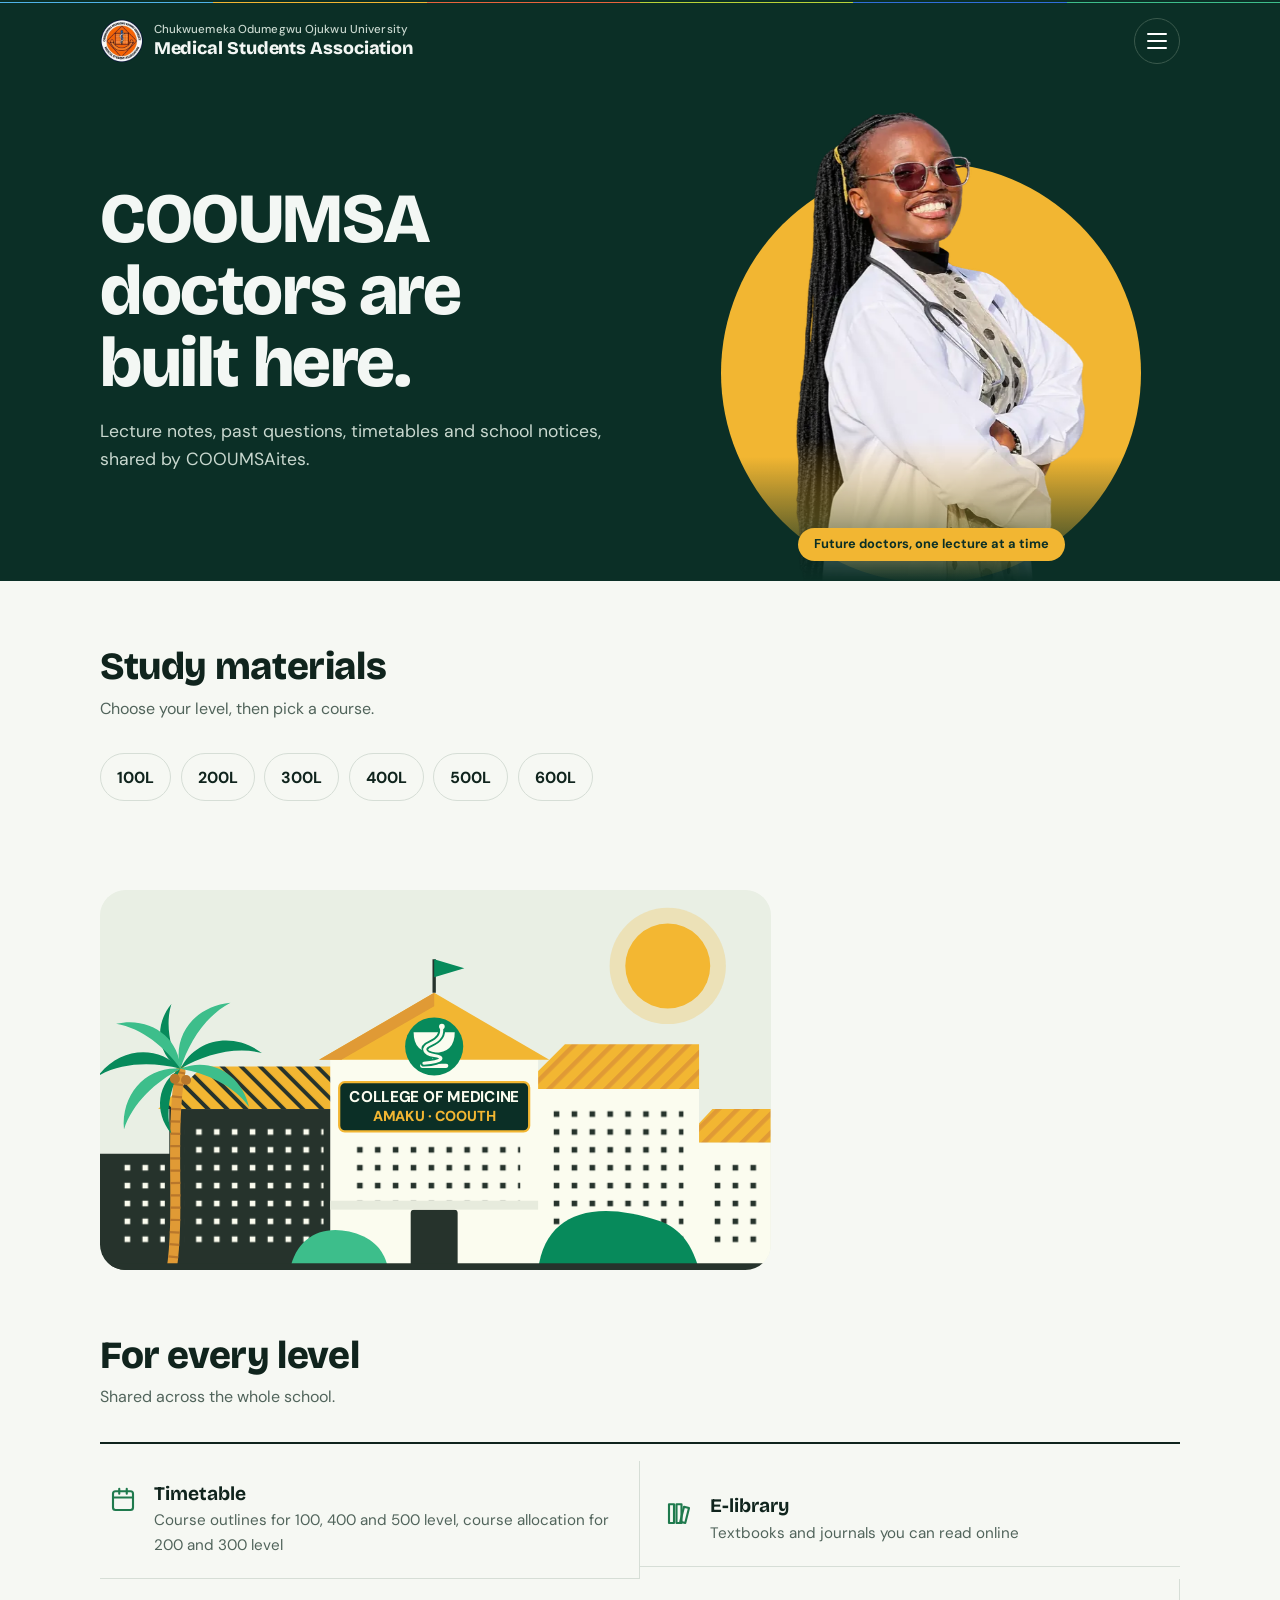
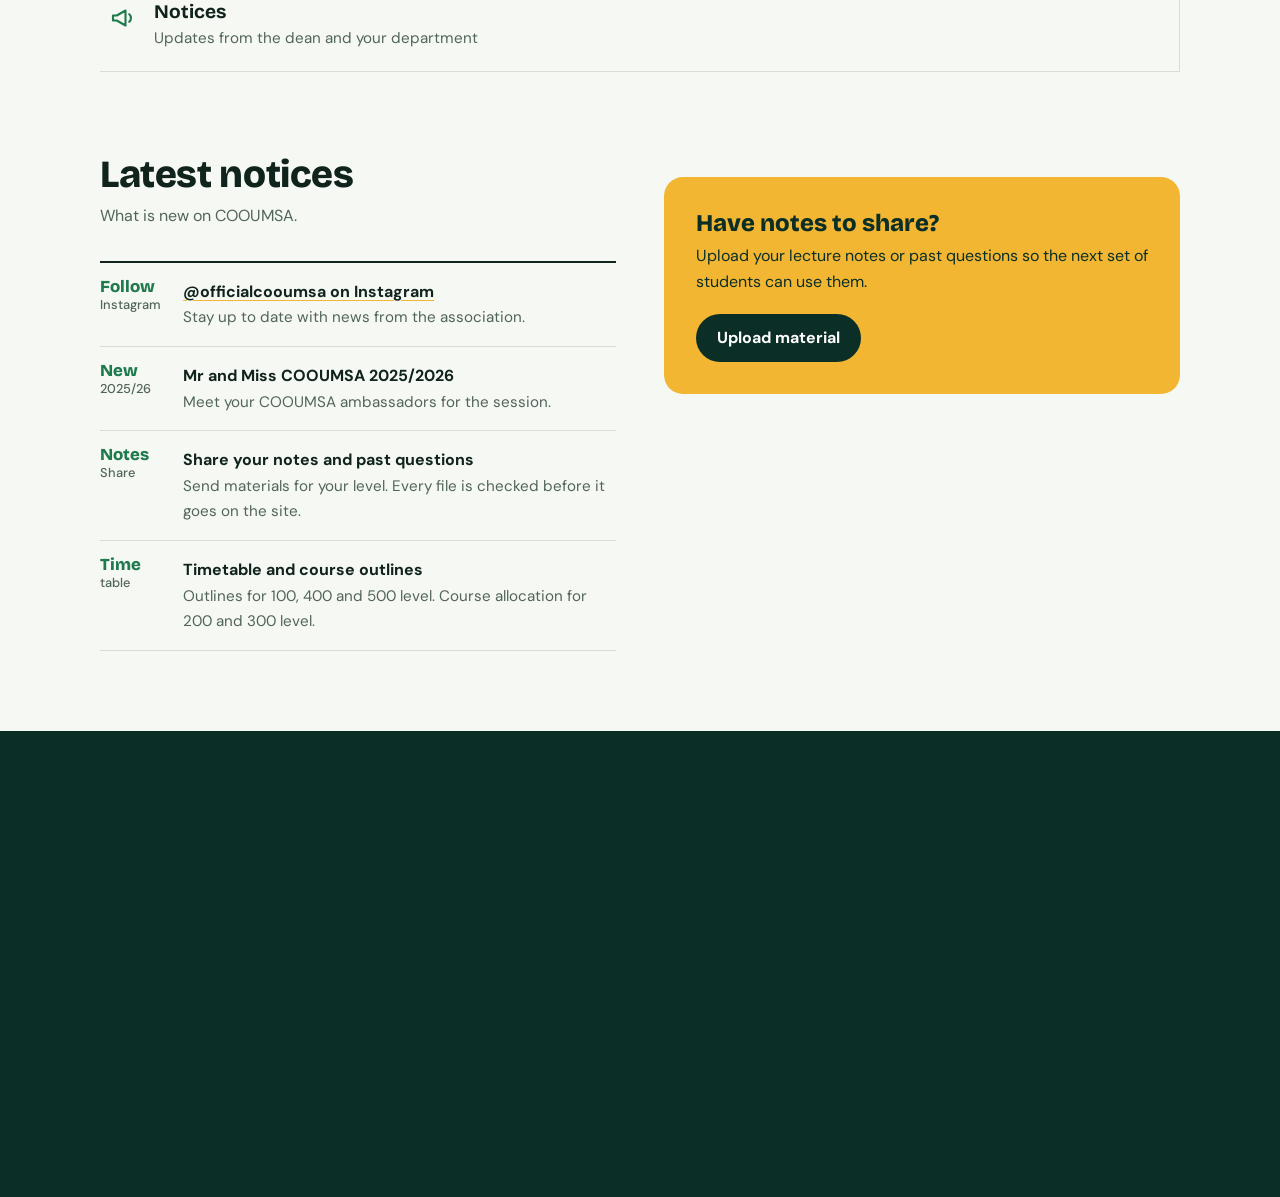
==== public/index.html @ ca30e570 "update index.html" ====
<!DOCTYPE html>
<html lang="en">
<head>
<meta charset="utf-8">
<meta name="color-scheme" content="light">
<meta name="viewport" content="width=device-width, initial-scale=1, viewport-fit=cover">
<title>COOUMSA | Chukwuemeka Odumegwu Ojukwu University Medical Students Association</title>
<link rel="manifest" href="/manifest.json">
<meta name="theme-color" content="#0B2F26">
<link rel="icon" type="image/png" href="/icons/icon-192.png">
<link rel="apple-touch-icon" href="/icons/apple-touch-icon.png">
<meta name="mobile-web-app-capable" content="yes">
<meta name="apple-mobile-web-app-capable" content="yes">
<meta name="apple-mobile-web-app-title" content="COOUMSA">
<link rel="preconnect" href="https://fonts.googleapis.com">
<link rel="preconnect" href="https://fonts.gstatic.com" crossorigin>
<link rel="stylesheet" href="https://fonts.googleapis.com/css2?family=Bricolage+Grotesque:wght@600;800&family=DM+Sans:wght@400;500;700&family=Caveat:wght@500;700&display=swap" media="print" onload="this.media='all'">
<noscript><link rel="stylesheet" href="https://fonts.googleapis.com/css2?family=Bricolage+Grotesque:wght@600;800&family=DM+Sans:wght@400;500;700&family=Caveat:wght@500;700&display=swap"></noscript>
<style>
:root{--bg:#F6F8F3;--ink:#10241D;--muted:#51645B;--line:#D6DED6;--panel:#FFFFFF;--green:#0B2F26;--leaf:#1F7A4D;color-scheme:light;--gold:#F2B632;
--head:"Bricolage Grotesque","Trebuchet MS",system-ui,sans-serif;--body:"DM Sans",system-ui,-apple-system,"Segoe UI",sans-serif;
box-sizing:border-box;padding-top:env(safe-area-inset-top,0px);padding-bottom:env(safe-area-inset-bottom,0px)}
html{scroll-padding-top:env(safe-area-inset-top,0px)}
*,*::before,*::after{box-sizing:inherit}
body{margin:0;background:var(--bg);color:var(--ink);font:400 1rem/1.6 var(--body)}
a{color:inherit}
:focus-visible{outline:3px solid var(--gold);outline-offset:3px}
.wrap{max-width:1120px;margin:0 auto;padding:0 1.25rem}
.logo{width:44px;height:44px;border-radius:50%;display:block;flex:none}nav{position:relative;z-index:20}.burger{width:46px;height:46px;border-radius:50%;border:1.5px solid #3B5A4D;background:transparent;display:grid;place-content:center;gap:5px;cursor:pointer;padding:0}.burger:hover{border-color:var(--gold)}.burger span{display:block;width:20px;height:2px;border-radius:2px;background:#fff;transition:transform .2s,opacity .2s}.burger[aria-expanded=true] span:nth-child(1){transform:translateY(7px) rotate(45deg)}.burger[aria-expanded=true] span:nth-child(2){opacity:0}.burger[aria-expanded=true] span:nth-child(3){transform:translateY(-7px) rotate(-45deg)}.menu{position:absolute;right:0;top:calc(100% + .4rem);width:min(100%,19rem);background:var(--panel);color:var(--ink);border:1px solid var(--line);border-radius:1rem;padding:.5rem;box-shadow:0 18px 40px rgba(0,0,0,.28)}.menu[hidden]{display:none}.menu a{display:block;padding:.8rem 1rem;border-radius:.6rem;text-decoration:none;font-weight:500}.menu a:hover{background:var(--bg)}@media(prefers-reduced-motion:reduce){.burger span{transition:none}}
.brand{gap:.7rem;min-width:0}.bname{display:flex;flex-direction:column;line-height:1.15;min-width:0}.bname small{font:500 .72rem var(--body);letter-spacing:.01em;color:#C9D8CF}.bname b{font:800 1.12rem var(--head);letter-spacing:-.005em}@media(max-width:480px){.bname small{font-size:.6rem}.bname b{font-size:.9rem}.logo{width:40px;height:40px}.brand{gap:.55rem}}.js .rv{opacity:0;transform:translateY(22px);transition:opacity .65s ease,transform .65s ease;transition-delay:var(--d,0s)}.js .rv.in{opacity:1;transform:none}@media(prefers-reduced-motion:reduce){.js .rv{opacity:1;transform:none;transition:none}}
.levels{display:flex;flex-wrap:wrap;gap:.6rem}.lv{min-width:68px;height:48px;padding:0 1rem;border-radius:99px;border:1.5px solid #3B5A4D;background:transparent;color:#EAF1EC;font:700 1rem var(--body);cursor:pointer}.lv:hover{border-color:var(--gold)}#materials .lv{border-color:var(--line);color:var(--ink)}#materials .lv:hover{border-color:var(--leaf)}#materials .lv.on,.lv.on{background:var(--gold);border-color:var(--gold);color:#0B2F26}#materials .levels{margin-bottom:1.6rem}.courses{overflow:hidden;transition:height .32s ease}.courses:empty{border-top-width:0}.courses a{animation:cfade .3s both}@keyframes cfade{from{opacity:0}}@keyframes rise{from{opacity:0;transform:translateY(24px)}}@keyframes pop{from{opacity:0;transform:scale(.86)}}.photo::before{transform-origin:50% 100%;animation:pop .8s cubic-bezier(.2,.7,.2,1) both}.photo img{animation:rise .9s .15s cubic-bezier(.2,.7,.2,1) both}.photo figcaption{animation:rise .8s .55s both}@media(prefers-reduced-motion:reduce){.photo::before,.photo img,.photo figcaption,.courses a{animation:none}}
header.hero{background:var(--green);color:#F3F7F4;overflow:hidden}
nav{display:flex;align-items:center;justify-content:space-between;padding:1.1rem 0}
.brand{font:800 1.15rem var(--head);text-decoration:none;display:flex;gap:.6rem;align-items:center}
.mark{width:34px;height:34px;border-radius:50%;background:var(--gold);color:var(--green);display:grid;place-items:center;font:800 .95rem var(--head)}
.hero-grid{display:grid;grid-template-columns:1.05fr .95fr;gap:2rem;align-items:center;padding-top:1.25rem}
h1{font:800 clamp(2.4rem,5.6vw,4.4rem)/1.02 var(--head);margin:0 0 1.1rem;letter-spacing:-.02em}
.lead{font-size:1.1rem;max-width:34rem;color:#C9D8CF;margin:0 0 1.6rem}
.find{display:flex;max-width:30rem;background:#fff;border-radius:99px;padding:.35rem;margin-bottom:1rem}
.find input{flex:1;min-width:0;border:0;background:transparent;padding:.7rem 1.1rem;font:inherit;color:#10241D}
.find input:focus-visible{outline:none}
.find:focus-within{outline:3px solid var(--gold);outline-offset:2px}
.find button{border:0;border-radius:99px;background:var(--green);color:#fff;font:700 .95rem var(--body);padding:0 1.3rem;cursor:pointer}
.chips{display:flex;flex-wrap:wrap;gap:.5rem;padding:0;margin:0 0 3rem;list-style:none;font-size:.9rem}
.chips a{display:block;border:1px solid #3B5A4D;border-radius:99px;padding:.25rem .8rem;text-decoration:none;color:#C9D8CF}
.chips a:hover{border-color:var(--gold);color:#fff}
.photo{position:relative;align-self:end;width:min(100%,420px);margin:0 auto -2px!important}.photo::before{content:'';position:absolute;left:0;bottom:0;width:100%;aspect-ratio:1;border-radius:50%;background:linear-gradient(to bottom,var(--gold) 70%,transparent 100%)}.photo img{position:relative;display:block;width:86%;height:auto;margin:0 auto}
h1{text-wrap:balance}.lead{text-wrap:pretty}.photo figcaption{position:absolute;left:0;right:0;margin:0 auto;width:max-content;max-width:94%;text-align:center;bottom:1.4rem;z-index:2;background:var(--gold);color:var(--green);font-weight:700;font-size:.8rem;padding:.4rem 1rem;border-radius:1.2rem}
section{padding:4rem 0 0}
h2{font:800 clamp(1.7rem,3.4vw,2.4rem)/1.1 var(--head);margin:0 0 .5rem;letter-spacing:-.01em}
.sub{color:var(--muted);margin:0 0 2rem;max-width:36rem}
.access{display:grid;grid-template-columns:repeat(2,1fr);border-top:2px solid var(--ink)}
#more .access a:last-child:nth-child(odd){grid-column:1/-1}.access a{display:grid;grid-template-columns:auto 1fr;gap:.2rem 1rem;padding:1.3rem .5rem;border-bottom:1px solid var(--line);text-decoration:none}
.access a:nth-child(odd){border-right:1px solid var(--line);padding-right:1.5rem}
.access a:nth-child(even){padding-left:1.5rem}
.access a:hover{background:var(--panel)}
.access svg{grid-row:span 2;width:30px;height:30px;stroke:var(--leaf);fill:none;stroke-width:1.7;stroke-linecap:round;stroke-linejoin:round;margin-top:.2rem}
.access b{font:700 1.2rem var(--head)}
.access span{color:var(--muted);font-size:.95rem}
.access .none{display:none;grid-column:1/-1;padding:1.3rem .5rem;color:var(--muted)}
.split{display:grid;grid-template-columns:1fr 1fr;gap:3rem}
.news{list-style:none;margin:0;padding:0;border-top:2px solid var(--ink)}
.news li{display:grid;grid-template-columns:4.2rem 1fr;gap:1rem;padding:1rem 0;border-bottom:1px solid var(--line)}
.news time{font:800 1.5rem/1 var(--head);color:var(--leaf)}
.news time small{display:block;font:500 .8rem var(--body);color:var(--muted)}
.news b{display:block}
.news span{color:var(--muted);font-size:.95rem}.news time.nd{font-size:1.05rem}.news li.nl{cursor:pointer}.news li.nl:focus-visible{outline:2px solid var(--leaf);outline-offset:2px}.news b a{color:inherit;text-decoration:underline;text-decoration-color:var(--gold);text-underline-offset:3px}
.band{background:var(--gold);color:var(--green);border-radius:1.2rem;padding:2rem;margin-top:1.5rem}
.band h3{font:800 1.5rem var(--head);margin:0 0 .4rem}
.band p{margin:0 0 1.2rem}
.band a{display:inline-block;background:var(--green);color:#fff;padding:.7rem 1.3rem;border-radius:99px;font-weight:700;text-decoration:none}
.fc{display:flex;flex-direction:column;align-items:flex-start;gap:.6rem}.fc b{font-weight:500;color:#C9D8CF}.fc a{display:inline-flex;align-items:center;gap:.55rem;color:#F3F7F4;text-decoration:none}.fc a:hover{color:var(--gold)}.fc svg{width:20px;height:20px;flex:none;fill:none;stroke:currentColor;stroke-width:1.8;stroke-linecap:round;stroke-linejoin:round}.fc circle[r=".6"]{fill:currentColor}
footer{margin-top:5rem;background:var(--green);color:#C9D8CF;padding:2.5rem 0;font-size:.95rem}
footer .wrap{display:flex;flex-wrap:wrap;gap:1.5rem;justify-content:space-between}

@media(max-width:820px){
.hero-grid{grid-template-columns:1fr;padding-top:.5rem;gap:1.4rem}
.hero-grid>div:first-child{display:contents}
h1{order:1;margin:.4rem 0 0;font-size:clamp(1.7rem,8.2vw,2.5rem);line-height:1.12;letter-spacing:-.015em;text-align:center;text-wrap:balance}
.photo{order:3;width:min(86%,320px)}
.lead{order:4;margin:0 auto 2.5rem;font-size:1rem;text-align:center;max-width:26rem}
.levels{display:grid;grid-template-columns:repeat(3,1fr)}
.lv{min-width:0;padding:0}
.access{grid-template-columns:1fr}
.access a:nth-child(odd){border-right:0}
.access a:nth-child(even){padding-left:.5rem}
.access a:nth-child(odd){padding-right:.5rem}
.split{grid-template-columns:1fr;gap:2.5rem}
}
/* always-visible colour stripe */
body::before{content:'';position:fixed;top:0;left:0;right:0;height:3px;z-index:90;pointer-events:none;background:linear-gradient(90deg,#4FB3E8 0 16.66%,#F2B632 16.66% 33.33%,#E8643C 33.33% 50%,#B8D437 50% 66.66%,#2F6FDB 66.66% 83.33%,#3DBE8B 83.33% 100%) left bottom/100% 1px no-repeat,#0B2F26}
/* sticky glass header */
.hero{--pad:max(1.25rem,calc((100vw - 1120px)/2 + 1.25rem));padding-top:82px}
.hero>.wrap>nav{position:fixed;top:0;left:0;right:0;z-index:50;padding:1.1rem var(--pad);background:transparent;--p:0}
.hero>.wrap>nav::before{content:'';position:absolute;inset:0;z-index:-1;-webkit-backdrop-filter:blur(8px);backdrop-filter:blur(8px);opacity:var(--p);pointer-events:none}
.hero>.wrap>nav .menu{right:var(--pad)}
.hero>.wrap>nav .brand,.hero>.wrap>nav .bname small,.hero>.wrap>nav .burger{transition:color .4s ease,border-color .4s ease}
.hero>.wrap>nav .burger span{transition:background-color .4s ease,transform .2s,opacity .2s}
.hero>.wrap>nav.dk .brand,.hero>.wrap>nav.dk .bname small{color:var(--ink)}
.hero>.wrap>nav.dk .burger{border-color:rgba(16,36,29,.45)}
.hero>.wrap>nav.dk .burger span{background:var(--ink)}
@media(prefers-reduced-motion:reduce){.hero>.wrap>nav .brand,.hero>.wrap>nav .bname small,.hero>.wrap>nav .burger,.hero>.wrap>nav .burger span{transition:none}}
.scene{margin:1.75rem 0 0;border-radius:1.6rem;background:#E9EFE4;overflow:hidden;line-height:0;aspect-ratio:600/340;max-height:380px}
.scene svg{display:block;width:100%;height:100%}
.scene:not(.vis) svg *{animation-play-state:paused!important}
svg .fr{transform-box:view-box;transform-origin:72px 160px;animation:sway 2.6s ease-in-out infinite alternate}
svg .flg{transform-box:view-box;transform-origin:299px 70px;animation:wave .9s ease-in-out infinite alternate}
svg .halo{animation:glow 5s ease-in-out infinite alternate}
svg .lf{animation:fall 10s ease-in-out infinite;opacity:0}
@keyframes sway{from{transform:rotate(-7deg)}to{transform:rotate(7deg)}}
@keyframes wave{0%{transform:scaleX(1) skewY(-6deg)}100%{transform:scaleX(.5) skewY(12deg)}}
@keyframes glow{from{opacity:.18}to{opacity:.4}}
@keyframes fall{0%{transform:translate(70px,176px) rotate(0);opacity:0}8%{opacity:1}30%{transform:translate(86px,226px) rotate(130deg)}55%{transform:translate(62px,276px) rotate(250deg)}80%{transform:translate(88px,322px) rotate(390deg);opacity:1}100%{transform:translate(80px,332px) rotate(450deg);opacity:0}}
@media(prefers-reduced-motion:reduce){svg .fr,svg .flg,svg .halo{animation:none}svg .lf{display:none}}
#news,footer{content-visibility:auto;contain-intrinsic-size:auto 600px}
.ah{font:800 1.15rem var(--head);margin:1.4rem 0 .3rem}
.ct a{display:inline-flex;align-items:center;gap:.6rem}.ct svg{flex:none;width:22px;height:22px;fill:none;stroke:currentColor;stroke-width:1.7;stroke-linecap:round;stroke-linejoin:round}

.ct{display:flex;flex-direction:column;align-items:flex-start;gap:.5rem}.ct a{color:var(--leaf);font-weight:700;text-decoration:underline;text-underline-offset:3px;padding:.2rem 0}

.dev{position:relative;background:#FFF8DC;border-radius:.35rem;padding:1.5rem 1rem 1rem 2.2rem;margin:1.1rem 0 1.4rem;transform:rotate(-1deg);box-shadow:0 8px 20px rgba(16,36,29,.15),0 1px 2px rgba(0,0,0,.12)}
.dev::before{content:"";position:absolute;top:0;bottom:0;left:1.5rem;width:1.5px;background:rgba(214,72,72,.5)}
.dev::after{content:"";position:absolute;top:-10px;left:calc(50% - 38px);width:76px;height:22px;background:rgba(242,182,50,.6);transform:rotate(-3deg)}
.dev small{display:inline-block;background:var(--gold);color:var(--green);font:700 .62rem var(--body);letter-spacing:.04em;text-transform:uppercase;padding:.2rem .5rem;border-radius:99px;margin-bottom:.1rem}
.dn{background:repeating-linear-gradient(to bottom,transparent 0 23px,rgba(70,120,170,.28) 23px 24px);background-position:0 0}
.dn p{margin:0;font:500 1.1rem/24px Caveat,'Segoe Script','Bradley Hand',cursive;color:#1F2F4A}
.dn .sig{margin-top:24px;text-align:right;font-weight:700;font-size:1.2rem}
.dh img{flex:none;width:60px;height:60px;border-radius:50%;object-fit:cover;border:2px solid #fff;box-shadow:0 2px 5px rgba(0,0,0,.28);display:block}
.dh b{font:800 1rem/1.2 var(--head);color:#1F2F4A}
.dh span{color:var(--muted);font-size:.8rem}

.dh{display:flex;align-items:center;gap:.8rem;margin-bottom:.7rem}
.dh div{display:flex;flex-direction:column;align-items:flex-start;gap:.1rem;min-width:0}


footer{padding-bottom:0}
.fscene{margin-top:2.5rem;line-height:0;height:clamp(170px,34vw,260px);overflow:hidden}
.fscene svg{display:block;width:100%;height:100%}
.fscene:not(.vis) svg *{animation-play-state:paused!important}
.fscene .tw{animation:tw 2.8s ease-in-out infinite alternate}
.fscene .fk{animation:fk 4s ease-in-out infinite}
.fscene .pf{transform-box:view-box;transform-origin:478px 112px;animation:sway 4.6s ease-in-out infinite alternate}
.fscene .fg{transform-box:view-box;transform-origin:300px 60px;animation:wave 1.8s ease-in-out infinite alternate}
@keyframes tw{from{opacity:.2}to{opacity:1}}
@keyframes fk{0%,100%{opacity:1}45%{opacity:.25}60%{opacity:.9}}
@media(prefers-reduced-motion:reduce){.fscene .tw,.fscene .fk,.fscene .pf,.fscene .fg{animation:none}}

html{-webkit-tap-highlight-color:transparent}
button,a,summary{touch-action:manipulation}

.afoot{margin-top:1.5rem;color:#C9D8CF}
.aw{display:block;width:100%;height:clamp(44px,10vw,70px);margin-bottom:-1px}
.aw path{fill:var(--green)}.aw .al{fill:none;stroke:var(--gold);stroke-width:2.5;stroke-linecap:round;vector-effect:non-scaling-stroke}
.afin{background:var(--green);padding:.4rem 1rem 1.6rem}.afin>*{max-width:728px;margin-left:auto;margin-right:auto}
.afin .ah{color:#F3F7F4;margin-top:1.1rem}.afin .sub{color:#C9D8CF}
.afin .ct a{color:#F3F7F4;text-decoration-color:var(--gold)}.afin .ct a:hover{color:var(--gold)}
.afin .ct circle[r=".6"]{fill:currentColor}
.acp{margin-top:1.8rem!important;font-size:.8rem;color:#8FA89B}
.ascene{line-height:0;height:clamp(150px,34vw,230px);overflow:hidden}
.ascene svg{display:block;width:100%;height:100%}
.ascene{background:#F6D77A}
.ascene .tw{animation:tw 2.8s ease-in-out infinite alternate}
.ascene .fk{animation:fk 4s ease-in-out infinite}
.ov[hidden] .ascene *,.ascene:not(.vis) *{animation-play-state:paused!important}
.ascene .sp{transform-box:view-box;transform-origin:300px 150px;animation:asp 4s ease-in-out infinite alternate}
.ascene .bd{animation:abd 9s ease-in-out infinite alternate}
.ascene .el{stroke-dasharray:14 86;animation:aecg 3.6s linear infinite}
@keyframes asp{from{transform:scale(.92);opacity:.18}to{transform:scale(1.08);opacity:.34}}
@keyframes abd{from{transform:translateX(0)}to{transform:translateX(60px)}}
@keyframes aecg{from{stroke-dashoffset:14}to{stroke-dashoffset:-86}}
@media(prefers-reduced-motion:reduce){.ascene *{animation:none!important}}
.ul{display:block;font-weight:700;font-size:.9rem;margin:0 0 1rem;color:var(--ink)}
.uf{display:block;width:100%;margin-top:.35rem;border:1.5px solid var(--line);border-radius:.8rem;background:var(--panel);color:var(--ink);font:400 1rem var(--body);padding:.7rem .9rem;box-sizing:border-box}
.uf:focus-visible{outline:3px solid var(--gold);outline-offset:2px}
.ub{width:100%;height:50px;border:0;border-radius:99px;background:var(--green);color:#fff;font:700 1rem var(--body);cursor:pointer}.ub:disabled{opacity:.6}
.ums{margin:.9rem 0 0;font-size:.95rem;min-height:1.4em;color:var(--muted)}.ums.ok{color:var(--leaf);font-weight:700}.ums.er{color:#B3261E}
</style>
<script>document.documentElement.classList.add("js")</script>
<script>window.COOU_UPLOAD="https://script.google.com/macros/s/AKfycbwBaUZU4xPugNhvYqO-oM42Bx2DFiK-3LQRxRDsFiUHGmJqcfa53wyCPLpn6QEpOxeF/exec";</script>
<style>
.ov{position:fixed;inset:0;z-index:100;background:var(--bg);color:var(--ink);display:flex;flex-direction:column;padding-top:env(safe-area-inset-top,0px);padding-bottom:env(safe-area-inset-bottom,0px)}
.ov[hidden]{display:none}
#viewer{z-index:110}
html.lock,html.lock body{overflow:hidden}
.ovh{display:flex;align-items:center;gap:.6rem;padding:.4rem .8rem;background:var(--green);color:#F3F7F4;flex:none}
.ovh h3{margin:0;flex:1;min-width:0;font:800 1rem/1.25 var(--head);overflow:hidden;text-overflow:ellipsis;white-space:nowrap}
.ovb{flex:none;width:38px;height:38px;border-radius:50%;border:1.5px solid #3B5A4D;background:transparent;box-sizing:border-box;color:#fff;font:700 1.4rem/1 var(--body);cursor:pointer;display:grid;place-content:center;padding:0}
.ovb svg{width:20px;height:20px;fill:none;stroke:currentColor;stroke-width:2.2;stroke-linecap:round;stroke-linejoin:round}.ovb:active{background:rgba(255,255,255,.14)}
.ova{flex:none;position:relative;width:38px;height:38px;padding:0;box-sizing:border-box;border-radius:50%;border:1.5px solid #3B5A4D;background:transparent;color:var(--gold);text-decoration:none;display:flex;align-items:center;justify-content:center}
.ova svg{width:20px;height:20px;fill:none;stroke:currentColor;stroke-width:2.3;stroke-linecap:round;stroke-linejoin:round}
.ova:active{background:rgba(255,255,255,.14)}.ova::after{content:"";position:absolute;inset:-5px -4px}
.ovs{flex:none;padding:.8rem 1rem;border-bottom:1px solid var(--line);background:var(--bg)}
.ovs input{display:block;width:100%;max-width:760px;margin:0 auto;border:1.5px solid var(--line);border-radius:99px;background:var(--panel);color:var(--ink);font:inherit;padding:.7rem 1.1rem}
.ovbody{flex:1;overflow:auto;-webkit-overflow-scrolling:touch}
.ovin{max-width:760px;margin:0 auto;padding:1rem}
details.g{border:1px solid var(--line);border-radius:1rem;background:var(--panel);margin-bottom:.7rem;overflow:hidden}
details.g summary{padding:.9rem 1rem;font-weight:700;cursor:pointer;display:flex;justify-content:space-between;gap:.6rem;list-style:none;min-height:48px;align-items:center}
details.g summary::-webkit-details-marker{display:none}
details.g summary .fic{flex:none;width:34px;height:34px;display:grid;place-items:center;font-style:normal}
details.g summary .fi{width:32px;height:32px;display:block}
details.g summary::after{content:"";flex:none;width:8px;height:8px;border-right:2px solid var(--muted);border-bottom:2px solid var(--muted);transform:rotate(45deg);margin:0 .35rem 3px .1rem;transition:transform .2s}
details.g[open]>summary::after{transform:rotate(-135deg);margin-bottom:-3px}
details.g summary .gn{flex:1;min-width:0}
details.g summary span{font-weight:600;color:var(--green);background:#E7EFE9;font-size:.8rem;min-width:28px;text-align:center;padding:.2rem .55rem;border-radius:99px}
.fl{list-style:none;margin:0;padding:0}
.fl button{display:flex;width:100%;gap:.7rem;align-items:center;text-align:left;border:0;border-top:1px solid var(--line);background:transparent;color:inherit;font:500 .95rem/1.35 var(--body);padding:.7rem 1rem;cursor:pointer;min-height:52px}
.fl button:hover{background:var(--bg)}
.menu a[hidden]{display:none}
.sgs{padding:.1rem 0 .45rem}
details.g.sub{margin:.45rem .7rem;border-radius:.85rem;background:var(--bg)}
details.g.sub summary{min-height:44px;padding:.7rem .9rem}
.tg{flex:none;font:700 .65rem var(--body);letter-spacing:.04em;padding:.22rem .4rem;border-radius:.4rem;background:var(--gold);color:#0B2F26;min-width:3.4rem;text-align:center}
.ft{flex:none;width:54px;height:58px;border-radius:.75rem;display:flex;flex-direction:column;align-items:center;justify-content:center;gap:2px}
.ft svg{width:26px;height:26px;fill:none;stroke:currentColor;stroke-width:1.7;stroke-linecap:round;stroke-linejoin:round}
.ft em{font:700 .62rem/1 var(--body);font-style:normal;letter-spacing:.05em}
.ft.to{background:#E7F4E8;color:#1E6B2E}
.ft.tp{background:#FDECEA;color:#B42318}
.ft.td{background:#E8F0FB;color:#1D4F91}
.ft.ts{background:#FEF0DC;color:#B45309}
.ft.tv{background:#F1EAFE;color:#6B3FC0}
.ft.ti{background:#E1F3EF;color:#0F6B5C}
.none{color:var(--muted);text-align:center;padding:2rem 1rem}
.vw{position:relative;flex:1;min-height:0;background:#fff}
.vw iframe{position:absolute;inset:0;width:100%;height:100%;border:0}
.vw p{position:absolute;inset:0;margin:0;display:grid;place-content:center;color:#51645B;z-index:0}
.vw iframe{z-index:1}
.vhint{flex:none;display:flex;align-items:center;gap:.6rem;padding:.5rem 1rem;background:var(--panel);border-bottom:1px solid var(--line);font-size:.85rem;color:var(--muted)}
.vhint span{flex:1;line-height:1.3}
.vhint button{flex:none;border:1.5px solid var(--line);border-radius:99px;background:transparent;color:var(--ink);font:700 .85rem var(--body);padding:.4rem .9rem;cursor:pointer;min-height:36px}
.vw p{gap:.8rem;text-align:center;padding:1rem;align-content:center;justify-items:center}
.vw p::before{content:"";width:34px;height:34px;border-radius:50%;border:4px solid #D6DED6;border-top-color:#1F7A4D;animation:spn .9s linear infinite}
@keyframes spn{0%{transform:rotate(0)}45%{transform:rotate(250deg)}65%{transform:rotate(290deg)}100%{transform:rotate(360deg)}}
.vw.ld p{display:none}
.vtoast{position:absolute;z-index:3;top:.7rem;left:50%;transform:translateX(-50%);max-width:82%;background:rgba(16,36,29,.92);color:#fff;font-size:.85rem;line-height:1.35;text-align:center;padding:.55rem .9rem;border-radius:.8rem;opacity:0;pointer-events:none;transition:opacity .4s}
.vtoast.show{opacity:1}
*{-webkit-tap-highlight-color:transparent}
.vload{position:absolute;z-index:3;left:50%;top:40%;transform:translate(-50%,-50%);display:none;flex-direction:column;align-items:center;justify-content:center;gap:.7rem;text-align:center;width:max-content;max-width:80%;box-sizing:border-box;padding:.5rem;background:none;color:#6F7F78;font-weight:600;font-size:.95rem;line-height:1.4;pointer-events:none}.vload span{text-wrap:balance}
.vw.busy .vload{display:flex}
.vsp{flex:none;width:30px;height:30px;animation:vspr 1.4s linear infinite}
.vsp circle{fill:none;stroke:var(--gold);stroke-width:3.5;stroke-linecap:round;stroke-dasharray:20 100;animation:vspd 1.1s ease-in-out infinite}
@keyframes vspr{to{transform:rotate(360deg)}}
@keyframes vspd{0%{stroke-dasharray:4 100;stroke-dashoffset:0}50%{stroke-dasharray:60 100;stroke-dashoffset:-14}100%{stroke-dasharray:4 100;stroke-dashoffset:-88}}
.vbar{position:absolute;z-index:3;left:0;right:0;top:0;height:2px;overflow:hidden;display:none;pointer-events:none}
.vw.bar .vbar{display:block}
.vbar::before{content:"";position:absolute;top:0;bottom:0;width:40%;background:var(--gold);animation:bar .9s cubic-bezier(.65,.05,.36,1) infinite}
@keyframes bar{0%{left:-30%;width:30%}50%{width:55%}100%{left:100%;width:30%}}
@media(prefers-reduced-motion:reduce){.vsp,.vsp circle,.vbar::before{animation:none}}
@media(prefers-reduced-motion:reduce){.vw p::before{animation:none}}
/* smooth open and close */
.menu{transform-origin:top right;transition:opacity .22s ease,transform .26s cubic-bezier(.2,.8,.2,1),visibility 0s}
.menu[hidden]{display:block;visibility:hidden;opacity:0;transform:translateY(-10px) scale(.96);pointer-events:none;transition:opacity .18s ease,transform .2s ease,visibility 0s linear .2s}
.menu:not([hidden]) a{animation:mi .32s both}
.menu a:nth-child(2){animation-delay:.04s!important}.menu a:nth-child(3){animation-delay:.08s!important}.menu a:nth-child(4){animation-delay:.12s!important}
@keyframes mi{from{opacity:0;transform:translateY(-6px)}}
.nth{font-size:1.5rem;margin:.2rem 0 .3rem}.nts{color:var(--muted);margin:0 0 1.2rem}.ntg{display:grid;grid-template-columns:repeat(2,minmax(0,170px));justify-content:center;gap:1.1rem;padding:.4rem 0 1.2rem}
@media(max-width:300px){.ntg{grid-template-columns:minmax(0,170px)}}
.ntc{margin:0;text-align:center}
.ntf{padding:5px;background:#fff;border:1px solid var(--gold);border-radius:3px;box-shadow:0 8px 18px -10px rgba(11,47,38,.45)}
.ntm{padding:0;border:1px solid var(--line)}
.ntk{display:none}
.ntc img{display:block;width:100%;aspect-ratio:3/4;height:auto;object-fit:cover;object-position:50% var(--fy,20%);background:#e9eee8}
.ntc figcaption{margin-top:.6rem;display:flex;flex-direction:column;gap:.1rem}
.ntc figcaption b{font-size:.82rem;letter-spacing:.12em;text-transform:uppercase;color:var(--green)}
.ntc figcaption span{color:var(--muted);font-size:.78rem;letter-spacing:.08em}
.ov{transition:opacity .25s ease,transform .32s cubic-bezier(.2,.8,.2,1),visibility 0s}
.ov[hidden]{display:flex;visibility:hidden;opacity:0;transform:translateY(28px);pointer-events:none;transition:opacity .2s ease,transform .25s ease,visibility 0s linear .25s}
details.g{interpolate-size:allow-keywords}
details.g::details-content{block-size:0;overflow:hidden;transition:block-size .3s ease,content-visibility .3s allow-discrete}
details.g[open]::details-content{block-size:auto}
details.g.pop[open] .fl{animation:fin .28s ease}
@keyframes fin{from{opacity:0;transform:translateY(-6px)}}
@media(prefers-reduced-motion:reduce){.menu,.menu[hidden],.ov,.ov[hidden],details.g::details-content{transition:none}.menu:not([hidden]) a,details.g.pop[open] .fl{animation:none}}
/* file options */
.fl li{display:flex;border-top:1px solid var(--line);content-visibility:auto;contain-intrinsic-size:auto 56px}
.fl li>button[data-i]{width:auto;flex:1;min-width:0;border-top:0}
.fl .mo{flex:none;width:50px;justify-content:center;padding:0;border-top:0;color:var(--muted)}
.fl .mo svg{width:22px;height:22px;fill:currentColor}
.sh{position:fixed;inset:0;z-index:120}
.sh[hidden]{display:block;visibility:hidden;pointer-events:none;transition:visibility 0s linear .3s}
.shb{position:absolute;inset:0;background:rgba(8,20,16,.55);opacity:1;transition:opacity .25s ease}
.sh[hidden] .shb{opacity:0}
.shp{position:absolute;left:0;right:0;bottom:0;max-width:560px;margin:0 auto;background:var(--panel);color:var(--ink);border-radius:1.2rem 1.2rem 0 0;padding:.4rem .6rem calc(.8rem + env(safe-area-inset-bottom,0px));transition:transform .3s cubic-bezier(.2,.8,.2,1)}
.sh[hidden] .shp{transform:translateY(100%)}
.sht{padding:.9rem 1rem .6rem;font-weight:700;border-bottom:1px solid var(--line);margin-bottom:.3rem;overflow:hidden;text-overflow:ellipsis;white-space:nowrap}
.shp button{display:flex;align-items:center;gap:.9rem;width:100%;border:0;background:transparent;color:inherit;font:500 1rem var(--body);padding:.85rem 1rem;border-radius:.8rem;cursor:pointer;min-height:52px;text-align:left}
.shp button:active{background:var(--bg)}
.shp svg{width:22px;height:22px;fill:none;stroke:var(--leaf);stroke-width:1.8;stroke-linecap:round;stroke-linejoin:round;flex:none}
#toast{max-width:min(86vw,22rem);text-align:center;line-height:1.35;position:fixed;left:50%;bottom:calc(1.5rem + env(safe-area-inset-bottom,0px));transform:translateX(-50%) translateY(12px);z-index:130;background:rgba(16,36,29,.95);color:#fff;font-size:.9rem;padding:.65rem 1.1rem;border-radius:1rem;opacity:0;pointer-events:none;transition:opacity .25s,transform .25s}
#toast.show{opacity:1;transform:translateX(-50%)}
@media(prefers-reduced-motion:reduce){.sh[hidden],.shb,.shp,#toast{transition:none}}
/* swipe between files */
.vt{flex:1;min-width:0}
.vt h3{display:block}
.vt small{display:none;margin-top:2px;font-size:.78rem;line-height:1.2;color:#B9CCC3;min-height:1em}
.sw{position:absolute;top:0;bottom:0;width:max(56px,18%);z-index:2;display:none;touch-action:pan-y}
.vw.swo .sw{display:block}
.sw.sl{left:0}.sw.sr{right:0}
.vw iframe.inr{animation:inr .3s ease}
.vw iframe.inl{animation:inl .3s ease}
@keyframes inr{from{opacity:0;transform:translateX(36px)}}
@keyframes inl{from{opacity:0;transform:translateX(-36px)}}
@media(prefers-reduced-motion:reduce){.vw iframe.inr,.vw iframe.inl{animation:none}}
/* image thumbnails */
.ft{position:relative;overflow:hidden}
.ft img{position:absolute;inset:0;width:100%;height:100%;object-fit:cover;opacity:0;transition:opacity .3s ease}
.ft img.ok{opacity:1}
.ft.has svg{opacity:0}
.ft.has em{position:absolute;left:0;right:0;bottom:0;padding:3px 0;background:rgba(10,30,25,.65);color:#fff}
/* menu anchors */
#materials,#news{scroll-margin-top:34px}
#more{scroll-margin-top:-96px}
/* file icons v2 */
.ft{width:46px;height:54px;border-radius:7px 15px 7px 7px;gap:0;justify-content:flex-end;padding-bottom:9px;box-sizing:border-box;border:1.5px solid color-mix(in srgb,var(--c) 28%,transparent);overflow:hidden}
.ft::before{content:"";position:absolute;top:-1px;right:-1px;width:13px;height:13px;background:linear-gradient(225deg,var(--panel) 50%,color-mix(in srgb,var(--c) 22%,#fff) 50%);border-bottom-left-radius:5px}
.ft::after{content:"";position:absolute;left:8px;top:17px;width:18px;height:9px;background:repeating-linear-gradient(to bottom,var(--c) 0 2px,transparent 2px 5px);opacity:.4}
.ft svg{display:none}
.ft em{background:var(--c);color:#fff;font:800 .5rem/1 var(--body);letter-spacing:0;padding:3px 3px;border-radius:4px;white-space:nowrap;max-width:100%}
.ft.to{--c:#1E6B2E}.ft.tp{--c:#B42318}.ft.td{--c:#1D4F91}.ft.ts{--c:#B45309}.ft.tv{--c:#6B3FC0}.ft.ti{--c:#0F6B5C}
.ft.ti{width:46px;height:54px;border-radius:10px;border:0;padding:0;justify-content:center}
.ft.ti::before,.ft.ti::after{display:none}
.ft.ti svg{display:block}
.ft.ti em{background:transparent;color:inherit;padding:0}
.ft.ti.has em{background:rgba(10,30,25,.65);color:#fff;padding:3px 0;border-radius:0}
</style>
</head>
<body>
<header class="hero">
<div class="wrap">
<nav aria-label="Main">
<a class="brand" href="#"><img class="logo" src="[data-uri]" alt="" width="44" height="44"><span class="bname"><small>Chukwuemeka Odumegwu Ojukwu University</small><b>Medical Students Association</b></span></a>
<button class="burger" type="button" aria-label="Menu" aria-expanded="false" aria-controls="menu"><span></span><span></span><span></span></button>
<div class="menu" id="menu" hidden><a href="#materials">Study materials</a><a href="#more">Timetable and library</a><a href="#news">Notices</a><a href="#" id="aboutlink">About us</a><a href="#" id="installlink" hidden>Install app</a></div>
</nav>
<div class="hero-grid">
<div>
<h1>COOUMSA doctors are built here.</h1>
<p class="lead">Lecture notes, past questions, timetables and school notices, shared by COOUMSAites.</p>
</div>
<figure class="photo" style="margin-inline:0"><img src="[data-uri]" alt="A smiling medical student in a white coat and stethoscope" width="520" height="693" decoding="async"><figcaption>Future doctors, one lecture at a time</figcaption></figure>
</div>
</div>
</header>

<main class="wrap">
<section id="materials">
<h2 id="mtitle">Study materials</h2>
<p class="sub" id="msub">Choose your level, then pick a course.</p>
<div class="levels" role="group" aria-label="Level"><button type="button" class="lv" data-l="100" aria-pressed="false" aria-label="100 Level">100L</button><button type="button" class="lv" data-l="200" aria-pressed="false" aria-label="200 Level">200L</button><button type="button" class="lv" data-l="300" aria-pressed="false" aria-label="300 Level">300L</button><button type="button" class="lv" data-l="400" aria-pressed="false" aria-label="400 Level">400L</button><button type="button" class="lv" data-l="500" aria-pressed="false" aria-label="500 Level">500L</button><button type="button" class="lv" data-l="600" aria-pressed="false" aria-label="600 Level">600L</button></div>
<nav class="access courses" id="courses" aria-label="Courses for your level" aria-live="polite"></nav>
</section>
<figure class="scene" style="margin-inline:0"><svg viewBox="0 0 600 340" xmlns="http://www.w3.org/2000/svg" preserveAspectRatio="xMidYMax slice" role="img" aria-label="Illustration of a medical school campus with the bowl and snake symbol and a College of Medicine, Amaku, COOUTH sign on the main hall">
<defs>
<pattern id="sc-dk" width="16" height="16" patternUnits="userSpaceOnUse"><rect x="6" y="6" width="5" height="5" fill="#26332C"/></pattern>
<pattern id="sc-lt" width="16" height="16" patternUnits="userSpaceOnUse"><rect x="6" y="6" width="5" height="5" fill="#FBFCEF"/></pattern>
<pattern id="sc-rf" width="12" height="12" patternUnits="userSpaceOnUse" patternTransform="rotate(45)"><rect width="12" height="12" fill="#F2B632"/><rect width="4" height="12" fill="#E09A35"/></pattern>
<pattern id="sc-rd" width="12" height="12" patternUnits="userSpaceOnUse" patternTransform="rotate(-45)"><rect width="12" height="12" fill="#F2B632"/><rect width="3.5" height="12" fill="#26332C"/></pattern>
</defs>
<circle cx="508" cy="68" r="38" fill="#F2B632"/>
<circle class="halo" cx="508" cy="68" r="52" fill="#F2B632" opacity=".25"/>
<!-- far buildings -->
<rect x="0" y="236" width="70" height="104" fill="#26332C"/>
<rect x="12" y="240" width="46" height="80" fill="url(#sc-lt)"/>
<rect x="528" y="226" width="72" height="114" fill="#FBFCEF"/>
<polygon points="520,226 548,196 600,196 600,226" fill="url(#sc-rf)"/>
<rect x="544" y="240" width="48" height="82" fill="url(#sc-dk)"/>
<!-- left block -->
<rect x="62" y="196" width="150" height="144" fill="#26332C"/>
<polygon points="52,196 92,158 212,158 212,196" fill="url(#sc-rd)"/>
<rect x="76" y="208" width="124" height="112" fill="url(#sc-lt)"/>
<!-- right block -->
<rect x="386" y="178" width="150" height="162" fill="#FBFCEF"/>
<polygon points="376,178 416,138 536,138 536,178" fill="url(#sc-rf)"/>
<rect x="400" y="192" width="122" height="132" fill="url(#sc-dk)"/>
<!-- main hall -->
<rect x="206" y="150" width="186" height="190" fill="#FBFCEF"/>
<polygon points="196,152 299,92 402,152" fill="#F2B632"/>
<polygon points="196,152 299,92 299,104 216,152" fill="#E09A35"/>
<line x1="299" y1="92" x2="299" y2="62" stroke="#26332C" stroke-width="3"/>
<g class="flg"><polygon points="299,62 326,70 299,78" fill="#078A5B"/></g>
<circle cx="299" cy="140" r="26" fill="#078A5B"/>
<g transform="translate(299 140) scale(1.15) translate(-299 -137)"><path d="M283 126H315Q315 142 299 142Q283 142 283 126Z" fill="#FBFCEF"/><rect x="297.5" y="141" width="3" height="10" fill="#FBFCEF"/><rect x="288" y="150.5" width="22" height="3.2" rx="1.6" fill="#FBFCEF"/><path d="M291 150C307 149 307 145 299 144C291 143 289 138 296 135C303 132 306 128 304.5 122" fill="none" stroke="#078A5B" stroke-width="5.2" stroke-linecap="round"/><path d="M291 150C307 149 307 145 299 144C291 143 289 138 296 135C303 132 306 128 304.5 122" fill="none" stroke="#FBFCEF" stroke-width="2.4" stroke-linecap="round"/><circle cx="305" cy="121.5" r="2.2" fill="#FBFCEF"/></g>
<rect x="222" y="224" width="154" height="54" fill="url(#sc-dk)"/>
<rect x="214" y="172" width="170" height="44" rx="5" fill="#0B2F26" stroke="#F2B632" stroke-width="2"/>
<text x="299" y="190" text-anchor="middle" font-family="'DM Sans',sans-serif" font-weight="800" font-size="14" fill="#FBFCEF" textLength="152" lengthAdjust="spacingAndGlyphs">COLLEGE OF MEDICINE</text>
<text x="299" y="207" text-anchor="middle" font-family="'DM Sans',sans-serif" font-weight="800" font-size="13" fill="#F2B632" textLength="110" lengthAdjust="spacingAndGlyphs">AMAKU · COOUTH</text>
<rect x="278" y="286" width="42" height="54" rx="3" fill="#26332C"/>
<rect x="206" y="278" width="186" height="8" fill="#E7EBDD"/>
<!-- shrub and tree -->
<path d="M392 340 C398 290 440 276 500 296 C520 303 530 318 536 340 Z" fill="#078A5B"/>
<path d="M64 340 C72 290 62 214 72 162" fill="none" stroke="#E09A35" stroke-width="9" stroke-linecap="round"/><path d="M64 340 C72 290 62 214 72 162" fill="none" stroke="#B9772B" stroke-width="9" stroke-dasharray="2 9"/><g class="fr" style="animation-delay:0s"><path d="M0 0 C18 -26 54 -28 78 -4 C54 -14 24 -10 0 0 Z" fill="#078A5B" transform="translate(72 160) rotate(-95) scale(0.75 0.75)"/></g><g class="fr" style="animation-delay:-1.3s"><path d="M0 0 C18 -26 54 -28 78 -4 C54 -14 24 -10 0 0 Z" fill="#078A5B" transform="translate(72 160) rotate(-85) scale(-0.75 0.75)"/></g><g class="fr" style="animation-delay:-2.1s"><path d="M0 0 C18 -26 54 -28 78 -4 C54 -14 24 -10 0 0 Z" fill="#3DBE8B" transform="translate(72 160) rotate(-50) scale(0.95 0.95)"/></g><g class="fr" style="animation-delay:-0.6s"><path d="M0 0 C18 -26 54 -28 78 -4 C54 -14 24 -10 0 0 Z" fill="#3DBE8B" transform="translate(72 160) rotate(-50) scale(-0.95 0.95)"/></g><g class="fr" style="animation-delay:-1.7s"><path d="M0 0 C18 -26 54 -28 78 -4 C54 -14 24 -10 0 0 Z" fill="#078A5B" transform="translate(72 160) rotate(-8) scale(0.95 0.95)"/></g><g class="fr" style="animation-delay:-2.6s"><path d="M0 0 C18 -26 54 -28 78 -4 C54 -14 24 -10 0 0 Z" fill="#078A5B" transform="translate(72 160) rotate(-8) scale(-0.95 0.95)"/></g><g class="fr" style="animation-delay:-0.9s"><path d="M0 0 C18 -26 54 -28 78 -4 C54 -14 24 -10 0 0 Z" fill="#3DBE8B" transform="translate(72 160) rotate(32) scale(0.9 0.9)"/></g><g class="fr" style="animation-delay:-1.9s"><path d="M0 0 C18 -26 54 -28 78 -4 C54 -14 24 -10 0 0 Z" fill="#3DBE8B" transform="translate(72 160) rotate(32) scale(-0.9 0.9)"/></g><circle cx="67" cy="169" r="4.5" fill="#B9772B"/><circle cx="77" cy="170" r="4.5" fill="#B9772B"/><g class="lf"><path d="M0 0 C4 -7 11 -7 16 0 C11 7 4 7 0 0 Z" fill="#3DBE8B"/><path d="M1 0 H15" stroke="#078A5B" stroke-width="1" fill="none"/></g>
<path d="M170 340 C176 308 204 296 236 310 C252 318 256 330 258 340 Z" fill="#3DBE8B"/>
<!-- ground -->
<rect x="0" y="334" width="600" height="6" fill="#26332C"/>
</svg>
</figure>
<section id="more">
<h2>For every level</h2>
<p class="sub">Shared across the whole school.</p>
<nav class="access" aria-label="General resources">
<a href="#" id="ttlink"><svg viewBox="0 0 24 24"><rect x="4" y="5" width="16" height="15" rx="2"/><path d="M4 10h16M9 3v4M15 3v4"/></svg><b>Timetable</b><span>Course outlines for 100, 400 and 500 level, course allocation for 200 and 300 level</span></a>
<a href="#" id="ellink"><svg viewBox="0 0 24 24"><path d="M4 5h4v15H4zM10 5h4v15h-4z"/><path d="M16 7l4 1-3 12-4-1z"/></svg><b>E-library</b><span>Textbooks and journals you can read online</span></a>
<a href="#" id="noticelink"><svg viewBox="0 0 24 24"><path d="M4 10v4h3l7 4V6l-7 4z"/><path d="M17 9a4 4 0 0 1 0 6"/></svg><b>Notices</b><span>Updates from the dean and your department</span></a>
</nav>
</section>

<section id="news" class="split">
<div>
<h2>Latest notices</h2>
<p class="sub">What is new on COOUMSA.</p>
<ul class="news">
<li><time class="nd">Follow<small>Instagram</small></time><div><b><a href="https://www.instagram.com/officialcooumsa/" target="_blank" rel="noopener">@officialcooumsa on Instagram</a></b><span>Stay up to date with news from the association.</span></div></li>
<li class="nl" role="button" tabindex="0" onclick="document.getElementById('noticelink').click()" onkeydown="if(event.key==='Enter')this.click()"><time class="nd">New<small>2025/26</small></time><div><b>Mr and Miss COOUMSA 2025/2026</b><span>Meet your COOUMSA ambassadors for the session.</span></div></li>
<li class="nl" role="button" tabindex="0" onclick="document.getElementById('upopen').click()" onkeydown="if(event.key==='Enter')this.click()"><time class="nd">Notes<small>Share</small></time><div><b>Share your notes and past questions</b><span>Send materials for your level. Every file is checked before it goes on the site.</span></div></li>
<li class="nl" role="button" tabindex="0" onclick="document.getElementById('ttlink').click()" onkeydown="if(event.key==='Enter')this.click()"><time class="nd">Time<small>table</small></time><div><b>Timetable and course outlines</b><span>Outlines for 100, 400 and 500 level. Course allocation for 200 and 300 level.</span></div></li>
</ul>
</div>
<div>
<div class="band"><h3>Have notes to share?</h3><p>Upload your lecture notes or past questions so the next set of students can use them.</p><a href="#upload" role="button" id="upopen">Upload material</a></div>
</div>
</section>
</main>

<footer><div class="wrap"><div>COOUMSA<br>Chukwuemeka Odumegwu Ojukwu University<br>Medical Students Association<br>Awka, Anambra State, Nigeria</div><div>Study materials<br>Notices</div><div class="fc"><b>Contact us</b><a href="mailto:cooumsa001@gmail.com"><svg viewBox="0 0 24 24" aria-hidden="true"><rect x="3" y="5" width="18" height="14" rx="2.5"/><path d="M3.5 7.5l8.5 6 8.5-6"/></svg>cooumsa001@gmail.com</a><a href="https://www.instagram.com/officialcooumsa/" target="_blank" rel="noopener"><svg viewBox="0 0 24 24" aria-hidden="true"><rect x="3.5" y="3.5" width="17" height="17" rx="5"/><circle cx="12" cy="12" r="4"/><circle cx="17.2" cy="6.8" r=".6"/></svg>Instagram</a><a href="https://www.tiktok.com/@cooumsa" target="_blank" rel="noopener"><svg viewBox="0 0 24 24" aria-hidden="true"><path d="M14 4v10.5a3.5 3.5 0 1 1-3.5-3.5M14 4c.3 2.3 1.9 4 4.5 4.2"/></svg>TikTok</a></div></div><div class="fscene" aria-hidden="true"><svg viewBox="0 0 600 220" xmlns="http://www.w3.org/2000/svg" preserveAspectRatio="xMidYMax slice" focusable="false"><circle class="tw" cx="60" cy="40" r="1.6" fill="#F7E7B0" style="animation-delay:0s"/><circle class="tw" cx="150" cy="70" r="1.6" fill="#F7E7B0" style="animation-delay:0.6s"/><circle class="tw" cx="210" cy="28" r="1.6" fill="#F7E7B0" style="animation-delay:1.2s"/><circle class="tw" cx="260" cy="60" r="1.6" fill="#F7E7B0" style="animation-delay:0.3s"/><circle class="tw" cx="380" cy="34" r="1.6" fill="#F7E7B0" style="animation-delay:0.9s"/><circle class="tw" cx="430" cy="70" r="1.6" fill="#F7E7B0" style="animation-delay:1.5s"/><circle class="tw" cx="520" cy="38" r="1.6" fill="#F7E7B0" style="animation-delay:0.4s"/><circle class="tw" cx="570" cy="80" r="1.6" fill="#F7E7B0" style="animation-delay:1.1s"/><circle class="tw" cx="30" cy="110" r="1.6" fill="#F7E7B0" style="animation-delay:0.8s"/><circle class="tw" cx="330" cy="52" r="1.6" fill="#F7E7B0" style="animation-delay:1.8s"/>
<circle cx="110" cy="62" r="17" fill="#F2D98A"/><circle cx="118" cy="56" r="15" fill="#0B2F26"/>
<rect x="190" y="130" width="60" height="60" fill="#173F37"/><rect x="350" y="128" width="64" height="62" fill="#173F37"/><rect x="250" y="100" width="100" height="90" fill="#1D5247"/><polygon points="238,100 300,72 362,100" fill="#2A6B5C"/>
<line x1="300" y1="72" x2="300" y2="46" stroke="#3A7D6C" stroke-width="1.5"/><path class="fg" d="M300 46 L318 52 L300 59Z" fill="#F2B632"/>
<g transform="translate(300 88) scale(.55) translate(-299 -137)"><path d="M283 126H315Q315 142 299 142Q283 142 283 126Z" fill="#4FC08A"/><rect x="297.5" y="141" width="3" height="10" fill="#4FC08A"/><rect x="288" y="150.5" width="22" height="3.2" rx="1.6" fill="#4FC08A"/><path d="M291 150C307 149 307 145 299 144C291 143 289 138 296 135C303 132 306 128 304.5 122" fill="none" stroke="#2A6B5C" stroke-width="5.2" stroke-linecap="round"/><path d="M291 150C307 149 307 145 299 144C291 143 289 138 296 135C303 132 306 128 304.5 122" fill="none" stroke="#4FC08A" stroke-width="2.4" stroke-linecap="round"/><circle cx="305" cy="121.5" r="2.2" fill="#4FC08A"/></g>
<g fill="#F2B632"><rect x="262" y="114" width="9" height="12"/><rect class="fk" x="282" y="114" width="9" height="12" style="animation-delay:1.2s"/><rect x="310" y="114" width="9" height="12"/><rect class="fk" x="330" y="114" width="9" height="12" style="animation-delay:2.6s"/><rect class="fk" x="262" y="140" width="9" height="12" style="animation-delay:0.5s"/><rect x="282" y="140" width="9" height="12"/><rect x="310" y="140" width="9" height="12" opacity="0.5"/><rect x="330" y="140" width="9" height="12"/><rect x="202" y="146" width="8" height="11"/><rect class="fk" x="222" y="146" width="8" height="11" style="animation-delay:1.9s"/><rect class="fk" x="364" y="146" width="8" height="11" style="animation-delay:3.1s"/><rect x="384" y="146" width="8" height="11"/><rect x="291" y="160" width="18" height="30" opacity=".8"/></g>
<g class="pf"><path d="M468 192 Q472 152 478 112" stroke="#2B6B58" stroke-width="6" fill="none" stroke-linecap="round"/><g stroke="#2F8068" stroke-width="4.5" fill="none" stroke-linecap="round"><path d="M478 112 Q456 102 440 116"/><path d="M478 112 Q460 88 442 94"/><path d="M478 112 Q500 102 516 116"/><path d="M478 112 Q496 88 514 94"/><path d="M478 112 Q478 94 478 84"/></g></g>
<path d="M0 190 C 100 170, 190 165, 280 178 S 440 168, 520 176 S 580 182, 600 186 L600 220 L0 220Z" fill="#14403A"/>
<path d="M0 190 C 100 170, 190 165, 280 178 S 440 168, 520 176 S 580 182, 600 186" fill="none" stroke="#F6F8F3" stroke-width="2.5" stroke-linecap="round" opacity=".85"/>
</svg></div></footer>

<div class="ov" id="panel" role="dialog" aria-modal="true" aria-labelledby="ptitle" hidden>
<div class="ovh"><button type="button" class="ovb" id="pback" aria-label="Back"><svg viewBox="0 0 24 24" aria-hidden="true"><path d="M15 5l-7 7 7 7"/></svg></button><h3 id="ptitle"></h3></div>
<div class="ovs"><input type="search" id="psearch" placeholder="Search this course" aria-label="Search this course" autocomplete="off"></div>
<div class="ovbody"><div class="ovin" id="plist"></div></div>
</div>
<div class="ov" id="noticepg" role="dialog" aria-modal="true" aria-labelledby="ntitle" hidden>
<div class="ovh"><button type="button" class="ovb" id="ntback" aria-label="Back"><svg viewBox="0 0 24 24" aria-hidden="true"><path d="M15 5l-7 7 7 7"/></svg></button><h3 id="ntitle">Notices</h3></div>
<div class="ovbody"><div class="ovin">
<h2 class="nth">Mr and Miss COOUMSA</h2>
<p class="nts">Your COOUMSA ambassadors for the 2025/2026 session.</p>
<div class="ntg">
<figure class="ntc"><div class="ntf"><i class="ntk a"></i><i class="ntk b"></i><i class="ntk c"></i><i class="ntk d"></i><div class="ntm"><img src="[data-uri]" alt="Onwugbufor Chigozie Joseph, Mr COOUMSA 2025/2026" style="--fy:28%" width="621" height="1104"></div></div><figcaption><b>Onwugbufor Chigozie Joseph</b><span>Mr COOUMSA 2025/2026</span></figcaption></figure>
<figure class="ntc"><div class="ntf"><i class="ntk a"></i><i class="ntk b"></i><i class="ntk c"></i><i class="ntk d"></i><div class="ntm"><img src="[data-uri]" alt="Nwodo Mmerichi Sandra, Miss COOUMSA 2025/2026" style="--fy:8%" width="485" height="865"></div></div><figcaption><b>Nwodo Mmerichi Sandra</b><span>Miss COOUMSA 2025/2026</span></figcaption></figure>
</div>
</div></div>
</div>
<div class="ov" id="aboutpg" role="dialog" aria-modal="true" aria-labelledby="atitle" hidden>
<div class="ovh"><button type="button" class="ovb" id="abback" aria-label="Back"><svg viewBox="0 0 24 24" aria-hidden="true"><path d="M15 5l-7 7 7 7"/></svg></button><h3 id="atitle">About us</h3></div>
<div class="ovbody"><div class="ovin">
<div class="dev"><div class="dh"><img src="[data-uri]" width="84" height="84" alt="Igboezue Prince Emeka, founder of MedExcel" decoding="async"><div><small>A note from the developer</small><b>Igboezue Prince Emeka</b><span>Founder of MedExcel</span></div></div><div class="dn"><p>Hello COOUMSAites. I am the founder of MedExcel, a study app for medical students in Nigeria, and I built this site for our association. My aim is simple: the lecture notes, past questions and textbooks we have gathered should be in one place you can open from your phone. It is still growing. If you find a missing file or something that does not work, tell me and I will fix it. If you have material that can help the next set of students, use the Upload material button on the home page.</p><p class="sig">Igboezue Prince Emeka</p></div></div>
<h3 class="ah">The school</h3>
<p class="sub">Chukwuemeka Odumegwu Ojukwu University is a state university in Anambra State, Nigeria, named after the late Dim Chukwuemeka Odumegwu Ojukwu. Its College of Medicine is in Awka.</p>
<h3 class="ah">History</h3>
<p class="sub">The university began as Anambra State University, established by the Anambra State Government in 2000 under Law No. 13 of 2000. It was later renamed in honour of Dim Chukwuemeka Odumegwu Ojukwu, and the university law enacted in 2014 is the one that governs it today.</p>
<h3 class="ah">Campuses</h3>
<p class="sub">COOU has three campuses: Uli, Igbariam and Awka. The Awka campus, at Amaku, is home to the College of Medicine and the Teaching Hospital.</p>
<h3 class="ah">Medicine at COOU</h3>
<p class="sub">Medical students study for the MBBS degree over six levels, from 100 level to 600 level. Clinical training takes place at the Chukwuemeka Odumegwu Ojukwu University Teaching Hospital (COOUTH) at Amaku, Awka.</p>
<h3 class="ah">The association</h3>
<p class="sub">COOUMSA is the Medical Students Association of the university. It brings together medical students from 100 level to 600 level and works to make learning materials, timetables and notices easy to find.</p>
<h3 class="ah">What you will find here</h3>
<p class="sub">Study materials arranged by level and course, timetables and course allocation, an e-library of textbooks, and notices from the association.</p>
</div>
<div class="afoot"><svg class="aw" viewBox="0 0 600 60" preserveAspectRatio="none" aria-hidden="true" focusable="false"><path d="M0 38C70 8 150 6 240 22S430 58 520 34C560 24 585 16 600 14V60H0Z"/><path class="al" d="M0 38C70 8 150 6 240 22S430 58 520 34C560 24 585 16 600 14"/></svg><div class="afin"><h3 class="ah">Contact us</h3>
<p class="sub ct"><a href="mailto:cooumsa001@gmail.com"><svg viewBox="0 0 24 24" aria-hidden="true"><rect x="3" y="5" width="18" height="14" rx="2.5"/><path d="M3.5 7.5l8.5 6 8.5-6"/></svg>cooumsa001@gmail.com</a><a href="https://www.instagram.com/officialcooumsa/" target="_blank" rel="noopener"><svg viewBox="0 0 24 24" aria-hidden="true"><rect x="3.5" y="3.5" width="17" height="17" rx="5"/><circle cx="12" cy="12" r="4"/><circle cx="17.2" cy="6.8" r=".6"/></svg>Instagram</a><a href="https://www.tiktok.com/@cooumsa" target="_blank" rel="noopener"><svg viewBox="0 0 24 24" aria-hidden="true"><path d="M14 4v10.5a3.5 3.5 0 1 1-3.5-3.5M14 4c.3 2.3 1.9 4 4.5 4.2"/></svg>TikTok</a></p>
<h3 class="ah">Contact the developer</h3>
<p class="sub">Found a problem, or want a site like this for your own association? Reach out.</p>
<p class="sub ct"><a href="mailto:princeigboezue@gmail.com"><svg viewBox="0 0 24 24" aria-hidden="true"><rect x="3" y="5" width="18" height="14" rx="2.5"/><path d="M3.5 7.5l8.5 6 8.5-6"/></svg>princeigboezue@gmail.com</a><a href="https://wa.me/2348026949171?text=Hello%2C%20I%20am%20contacting%20you%20about%20the%20COOUMSA%20website" target="_blank" rel="noopener"><svg viewBox="0 0 24 24" aria-hidden="true"><path d="M3 21l1.65-3.8a9 9 0 1 1 3.4 2.9L3 21"/><path d="M9 10a.5.5 0 0 0 1 0V9a.5.5 0 0 0-1 0v1a5 5 0 0 0 5 5h1a.5.5 0 0 0 0-1h-1a.5.5 0 0 0 0 1"/></svg>WhatsApp: 0802 694 9171</a></p><p class="acp">COOUMSA &middot; Awka, Anambra State, Nigeria</p></div><div class="ascene" aria-hidden="true"><svg viewBox="0 0 600 220" xmlns="http://www.w3.org/2000/svg" preserveAspectRatio="xMidYMax slice" focusable="false"><defs><linearGradient id="dwn" x1="0" y1="0" x2="0" y2="1"><stop offset="0" stop-color="#0B2F26"/><stop offset=".45" stop-color="#1B6B49"/><stop offset=".72" stop-color="#E3B34A"/><stop offset="1" stop-color="#F6D77A"/></linearGradient></defs>
<rect width="600" height="220" fill="url(#dwn)"/>
<g fill="#F7E7B0"><circle class="tw" cx="70" cy="22" r="1.5"/><circle class="tw" cx="190" cy="44" r="1.5" style="animation-delay:.8s"/><circle class="tw" cx="420" cy="26" r="1.5" style="animation-delay:1.4s"/><circle class="tw" cx="540" cy="50" r="1.5" style="animation-delay:.4s"/></g>
<g class="rr" stroke="#FBEAB0" stroke-width="3" opacity=".22"><line x1="300" y1="150" x2="600" y2="150"/><line x1="300" y1="150" x2="589" y2="227"/><line x1="300" y1="150" x2="559" y2="299"/><line x1="300" y1="150" x2="512" y2="362"/><line x1="300" y1="150" x2="450" y2="409"/><line x1="300" y1="150" x2="377" y2="439"/><line x1="300" y1="150" x2="300" y2="450"/><line x1="300" y1="150" x2="222" y2="439"/><line x1="300" y1="150" x2="150" y2="409"/><line x1="300" y1="150" x2="87" y2="362"/><line x1="300" y1="150" x2="40" y2="300"/><line x1="300" y1="150" x2="10" y2="227"/><line x1="300" y1="150" x2="0" y2="150"/><line x1="300" y1="150" x2="10" y2="72"/><line x1="300" y1="150" x2="40" y2="0"/><line x1="300" y1="150" x2="87" y2="-62"/><line x1="300" y1="150" x2="149" y2="-109"/><line x1="300" y1="150" x2="222" y2="-139"/><line x1="300" y1="150" x2="299" y2="-150"/><line x1="300" y1="150" x2="377" y2="-139"/><line x1="300" y1="150" x2="449" y2="-109"/><line x1="300" y1="150" x2="512" y2="-62"/><line x1="300" y1="150" x2="559" y2="0"/><line x1="300" y1="150" x2="589" y2="72"/></g>
<circle class="sp" cx="300" cy="150" r="74" fill="#FBEAB0" opacity=".25"/><circle cx="300" cy="150" r="46" fill="#FBEAB0"/>
<path class="bd" d="M70 62q6-7 12 0q6-7 12 0M104 78q5-6 10 0q5-6 10 0" fill="none" stroke="#0B2F26" stroke-width="1.6" stroke-linecap="round"/>
<path d="M0 150C80 126 160 130 240 148S400 122 480 140S570 136 600 130V220H0Z" fill="#2A7F5C" opacity=".85"/>
<g fill="#12402F"><rect x="410" y="112" width="84" height="52"/><rect x="394" y="130" width="20" height="34"/><rect x="490" y="126" width="26" height="38"/><rect x="438" y="96" width="28" height="18"/><rect x="100" y="120" width="50" height="46"/><rect x="112" y="102" width="26" height="20"/></g>
<g fill="#F2B632"><rect x="420" y="122" width="8" height="10"/><rect class="fk" x="436" y="122" width="8" height="10" style="animation-delay:1s"/><rect x="452" y="122" width="8" height="10"/><rect x="468" y="122" width="8" height="10"/><rect x="420" y="140" width="8" height="10"/><rect x="436" y="140" width="8" height="10"/><rect class="fk" x="452" y="140" width="8" height="10" style="animation-delay:2.2s"/><rect x="468" y="140" width="8" height="10"/><rect x="448" y="102" width="8" height="8"/><rect x="110" y="130" width="7" height="9"/><rect class="fk" x="124" y="130" width="7" height="9" style="animation-delay:1.6s"/><rect x="110" y="146" width="7" height="9"/><rect x="124" y="146" width="7" height="9"/></g>
<path d="M0 176C100 160 200 168 300 176S500 160 600 172V220H0Z" fill="#0B2F26"/>
<path d="M0 194H150l8-6 8 6h20l8-26 12 50 10-34 8 10h116l8-5 8 5h20l8-26 12 50 10-34 8 10H600" fill="none" stroke="#F6F8F3" stroke-width="2.2" stroke-linecap="round" stroke-linejoin="round" opacity=".22"/>
<path class="el" pathLength="100" d="M0 194H150l8-6 8 6h20l8-26 12 50 10-34 8 10h116l8-5 8 5h20l8-26 12 50 10-34 8 10H600" fill="none" stroke="#F6F8F3" stroke-width="2.4" stroke-linecap="round" stroke-linejoin="round"/></svg></div></div>
</div>
</div>
<div class="ov" id="uppg" role="dialog" aria-modal="true" aria-labelledby="uptitle" hidden>
<div class="ovh"><button type="button" class="ovb" id="upback" aria-label="Back"><svg viewBox="0 0 24 24" aria-hidden="true"><path d="M15 5l-7 7 7 7"/></svg></button><h3 id="uptitle">Share a material</h3></div>
<div class="ovbody"><div class="ovin">
<p class="sub">Send lecture notes, past questions or textbooks. We check every file before it goes on the site.</p>
<form id="upform" novalidate>
<label class="ul">Level<select class="uf" id="uplv"><option value="100">100 Level</option><option value="200">200 Level</option><option value="300">300 Level</option><option value="400">400 Level</option><option value="500">500 Level</option><option value="600">600 Level</option></select></label>
<label class="ul">Course<select class="uf" id="upco"></select></label>
<label class="ul">Folder<select class="uf" id="upgr"></select></label>
<label class="ul">Title<input class="uf" id="upti" type="text" maxlength="120" placeholder="e.g. Brachial plexus notes" autocomplete="off"></label>
<label class="ul">Your name (optional)<input class="uf" id="upna" type="text" maxlength="60" autocomplete="name"></label>
<label class="ul">File (PDF, Word, PowerPoint, image or video, up to 15 MB)<input class="uf" id="upfi" type="file" accept=".pdf,.doc,.docx,.ppt,.pptx,.jpg,.jpeg,.png,.mp4"></label>
<button type="submit" class="ub" id="upgo">Send for approval</button>
<p class="ums" id="upms" role="status"></p>
</form></div></div></div>
<div class="ov" id="viewer" role="dialog" aria-modal="true" aria-labelledby="vtitle" hidden>
<div class="ovh"><button type="button" class="ovb" id="vback" aria-label="Close file"><svg viewBox="0 0 24 24" aria-hidden="true"><path d="M15 5l-7 7 7 7"/></svg></button><div class="vt"><h3 id="vtitle"></h3><small id="vpos"></small></div><a class="ova" id="vdl" target="_blank" rel="noopener" aria-label="Download file"><svg viewBox="0 0 24 24" aria-hidden="true"><path d="M12 4v11m0 0l-4.5-4.5M12 15l4.5-4.5M5 20h14"/></svg></a></div>
<div class="vw" id="vw"><div class="sw sl"></div><div class="sw sr"></div><div class="vbar"></div><div class="vload"><svg class="vsp" viewBox="0 0 30 30" aria-hidden="true"><circle cx="15" cy="15" r="12"/></svg><span id="vmsg">Loading file...</span></div></div>
</div>
<div class="sh" id="sheet" hidden><div class="shb" id="shbk"></div><div class="shp" role="dialog" aria-modal="true" aria-labelledby="shtitle"><div class="sht" id="shtitle"></div>
<button type="button" data-a="open"><svg viewBox="0 0 24 24" aria-hidden="true"><path d="M2 12s3.6-7 10-7 10 7 10 7-3.6 7-10 7S2 12 2 12z"/><circle cx="12" cy="12" r="3"/></svg>Open</button>
<button type="button" data-a="dl"><svg viewBox="0 0 24 24" aria-hidden="true"><path d="M12 4v11M7 11l5 5 5-5M5 20h14"/></svg>Download</button>
<button type="button" data-a="share"><svg viewBox="0 0 24 24" aria-hidden="true"><circle cx="18" cy="5" r="2.5"/><circle cx="6" cy="12" r="2.5"/><circle cx="18" cy="19" r="2.5"/><path d="M8.2 10.8l7.6-4.4M8.2 13.2l7.6 4.4"/></svg>Share link</button>
<button type="button" data-a="copy"><svg viewBox="0 0 24 24" aria-hidden="true"><rect x="9" y="9" width="11" height="11" rx="2"/><path d="M5 15V6a2 2 0 0 1 2-2h8"/></svg>Copy link</button></div></div>
<div id="toast" role="status" aria-live="polite"></div>
<script>
var F=[["PREFACE BY THE PRESIDENT COOUMSA","1tV46ZyVptt8D4zxzFIirsdiOVkM67opz","d"],["Anatomy Practical Material","1sXc4cImPx8WkPlZEvmmjLd5vyRbgUKUU","p"],["MBC practical material","1sPTKK7rsRauIXGvYr0JBJXIq-kOV6IUn","p"],["physiology steeplechase material","1sPTCPfOxPlOiil3Zm3AB_0OdLO_IZ-nG","p"],["CMDA MOCK PRACTICALS NEW 2023","1sIGxnNeyO58k54lwFrz4vFkpCzYixuaI","p"],["COOU ANATOMY STEEPLECHASE MATERIAL","1guIk9r5Cf5kdR7nfrjhnyATUDxKzY99V","p"],["MBC practical: Tests for carbohydrates, fats and proteins","1ArPVwB5rjLCtqwSI5E-pgo4onV7Kpb-T","p"],["(Orinasam) Premium Anatomy Mcq","1HsMselq8_KUDQW5Xo0ii41W65W4R314s","p"],["COOU 2ND INCOURSE ANATOMY MCQ 2019 SET","1TdL3SMMmD2Vsb3xhJC3fubR3L2oXogyx","d"],["coou anatomy 2015 mock","1v9Wl8rxlRZoP7t99FmFWqvFRAdq9jm7e","p"],["anatomy 2018 mock Lion's set","1v3iwHPxEQlIM0nVSrcETrPGD-UXZTRCW","p"],["anatomy 2018 mock","1v2mJjKtj5Ojla5LguLhZCsJH6ABtGQO0","p"],["Anatomy","1sMAyfeqsl_G_uufWYjgnYUalCzQzXCEU","p"],["anatomy mbbs 2014","1rr4CL0hGMSeF_7BwI4oZ-UX9SGtD3lf2","p"],["2015 mbbs coou anat","1rpNH0fA9R3thDyCXvA1DgE7a6GfIQWga","p"],["2017 mbbs coou anat","1rjIZRlgwsUwB77ZH7dhi3N7HcnQRXihE","p"],["Fortune anatomy mcq","1rg4qfi7FRkaF8KmB5krAIAJD_J3wHokI","p"],["uzo anatomy mcq","1rUMpB5e8AaiQyQHWHO0TsqfyfLwNtBz2","p"],["we must pass this anatomy","1rPOXkmbuAgVWKjf46F1hxhSKii4QCW7T","p"],["Ada anatomy mcq","1rEMzddFpMKi5MioVQ1eA4zmrwuZWkqsJ","p"],["2023Seat of Wisdom Study group Mock and Mbbs 2023 on Phpysiology 300l tutorial","1WgLVwwrQCX_CATBgJiHjDu9w4xOVEFOR","p"],["coou anatomy mock","13yL-lhbXnS9MGmEBkAsk1czcpFWLWr-r","p"],["coou anat mbbs","18b-e5D_8RTHSjDGRRttE3pM3-8w7Z4_y","p"],["coou anatomy 2017 mock","1SXJSdyEzN_UNysHksIXZpuxjRROvUwvT","p"],["coou anatomy 2016 mock","1TQW7FTYSz3Ot_HC6sSVA4XHZSrHiqzeG","p"],["anatomy 2014 mock","16Jp2Nx4CrrBJCMjAncrPx4XbBK1vJABh","p"],["anatomy 2017 mock Ada's set","1bBbx6U6BNQiw2B2Gfv_K_e5lR3_YzwAs","p"],["anatomy 2013 mock","1xh0qwBYNcV7s6sDlDXlU8II9XBao8R3X","p"],["2018 coou mbbs anat","1SqwUJHncPF2eV9wVP9Y5vaMm6-adAQcy","p"],["mbbs anatomy 2013","1G7Ya7fQ-2zP9ZR_AC5SyAPkc_HGXNmlo","p"],["coou mbc 1st incourse 2021 set","1VD3q9hSSf4nc_-ESS67H9XwMEnl1uYUU","d"],["coou mbc 2013 resit","1vCD9tQAZ2MgLVmE9RY63r2dcikCxHPIa","p"],["Coou mbc second incorse pq","1QToawNPuG8_tye3PIlOgewE9HWoa5Jfd","p"],["coou school incourse 2 mbc","1eWlzvwr3FbLUzwUM3e4JSIsILAU94Wnv","p"],["Anal Canal Anatomy","1ivzNAbapqIhyCcNQaX8EuL0epqj75PGU","v"],["Anatomy of PERINEUM","1-VX0tgLvM0SNaEW3CFy0OsPQbtDeLfY6","v"],["Amino Acid Degradation -- Transamination","13oLe-CSUbGn-3PUR397NlpcMjErvYzq7","v"],["04- Gastrulation","1dZFNPrjX5bMurYUdppMOIOr6vzFPeW36","v"],["092 Brachial Plexus Anatomy","1s3zU64nii9LdGUT14Abua64bMqr4B8o6","v"],["Biochemistry Vitamin Overview-1","1N5CBZl-t8prSCCtYbBhtwiq2oJACmFh3","v"],["Anatomy Series The Thoracic Cavity by Dr. Shakti Chandra","17Qu2Do44ULlcYqMCbNrcMtxTvXkwQ_lP","v"],["Anatomy of the Human Breast and Axilla 22","1tCpM4QxgO2oPi9K8qW7uRZP7t92gc4xg","v"],["Anatomy Of The Elbow, Animation - Everything You Need To Know - Dr. Nabil Ebraheim","16mQyZNLym2ZIIJ8sUD5AvkLf-mwdkAkK","v"],["An easy way to remember arm muscles PART 1","17ThoYRXFD_mAsYNFFI9IpZtfI_1vbTvR","v"],["Anatomy Lecture on PANCREAS ........... by Dr. Yusuf","1WD1m8xllMPp2W-U4y86AHlV4QqgMBt4z","v"],["Anatomy Lecture of Lung, Pleura Broncho-pulmonary segments (Part I)","1MCHkGiH-EOJxx6cqwY4Za5NBlMuEnQab","v"],["Anatomy I Episode 16 3A Appendicular Muscles- TEACHER T AND OWEN","1LVqZpnXgOThQiI6Z6CYQRlFaV87mscmz","v"],["Anatomy of the Heart","1sf8GZm9zcuG_EqmAPwc_yeC0qQf5vAGw","v"],["Anatomy of the human stomach","1lHJVsQYNHY2M9d9vfuKooB-SNYTJrVu5","v"],["Anatomical dissection #22 Shoulder & arm muscles","1hi7DilskL_aTUZ8TLEQooaQk7TIR14th","v"],["Ankle Joint - 3D Anatomy Tutorial(360p)","1cS2sZR_tW8MfnEza129WjifhLYndssLp","v"],["Adductor Canal preview - Location Content - Human Anatomy Kenhub(360p)","1P2XPHh9i_NXh-u7gQrSTCoU5Fv9YUAeO","v"],["Anatomy Of The Popliteal Fossa - Everything You Need To Know - Dr. Nabil Ebraheim( 360p)","1Ssq1YABgLR6_fP2vgndXxk00u3oN2C7l","v"],["Arterial Anastomosis around the Scapula - Upper limb gross anatomy 2C medical ani","1AbIf28_YBanYiMo71riMHJ9wq4uCjbH9","v"],["Biochemistry Vitamin Overview","1p2cug2aCjSsPAshHv3vEMZMI2Ik85uXI","v"],["Biochemistry Amino Acids tutorial - YouTube","1iirMNfjzCmXR3D79y18HxT4wB8SWWsmO","v"],["AUTONOMIC NERVOUS SYSTEM; PART 3 by Professor Fink","1uvJIaLwR3kgFGqGl-c2vHbvARwLA66_W","v"],["AUTONOMIC NERVOUS SYSTEM; PART 2 by Professor Fink","1VGR8QGpS5_hVIyyYlVDgZeobnJFVqYxb","v"],["AUTONOMIC NERVOUS SYSTEM; PART 1 by Professor Fink","1DWKMWxhZCNP7LoL1_4q-nhJ6fYt-mKoK","v"],["Aqueous Humor - Production, Circulation 360P","1CjhjZP3QoyAM316BS3eBzJGxSRGKnQgN","v"],["anatomy of the ear part 3 3 (the inner e 360P","1cMdktACmJp4dSqjn_aSm3nu_xxQOEBoV","v"],["anatomy of the ear part 2 3 (the middle 240P","1306tN-yIOC1h6Hq0a52Y_YlG0mztgJVg","v"],["anatomy of the ear part 1 3 (external ea 240P","17fOWVIa90pm59mTaxo32-Tv-EsoqNxMM","v"],["Anatomy - Cranial Nerves Overview 480P-reformat-16842960","1_1q8uupN4o8rHl_y4QV53Ol_aDYCasZo","v"],["Anatomy - Middle Ear","1bwnMtAwMdK52VhVhW5gkVOdTXrCS2JzK","v"],["Anatomy - Eye Overview-1","1YPYawOpzqT9xpnZDnvxQWZfHYk3bsCBa","v"],["Anatomy - Brain (Circle of Willis and Stroke)-1","1NIrjDX3ZiG8rCYQEZ1r3mF5Wc7LgLTHT","v"],["9 Proofs You Can Increase Your Brain Pow 480P-reformat-16842960","1ApqeCyDN4AKbRv9B7LaIya1IcqPHTGX3","v"],["2 Daughters with Cerebral Palsy (one tic 240P","1BLIxWmjjxMn2Ga99wJ6f42tMGeBC5V8Q","v"],["2-Minute Neuroscience Vestibular System 360P","1wC8PeWbVrOj3J9F9LaqgbR5xmGyjIya2","v"],["Axillary Nerve 7C 3D Anatomy Tutorial","1R5UmAoZCCwoXs4oJ08b_zev4xid6mI3P","v"],["Axillary Artery Tutorial","1q4P_8Kqff8iLAjg4ohLsoXn4gz-Qnpec","v"],["Axilla anatomy","1-_WwZ9D02SljX205-3OAUxNJnXgmUqod","v"],["Arm muscles - Origin 2C Insertion 26 Innervation - Human Anatomy 7C Kenhub","13ru6_zpGfRa3a0Nnw-p7EQNJr1q7U4IP","v"],["Anatomy of LIVER Extra Hepatic Biliary Apparatus ......... by Dr. Yusuf","1H-DOtJ7dFASVteWTnuu8MXK1tumW-_Yj","v"],["Anatomy of Kidneys and Suprarenal Glands","1-TwWEBegGiAW0x6WEUgc2SQqvHjEtNe4","v"],["Anatomy Lecture on Small Intestine ........ by Dr. Yusuf","1hQNJXbC-LbjMLZyVVP05a_Kp4w4IMCOn","v"],["Anatomy Lecture of the SPLEEN ............ by Dr. Yusuf","1dcWS3V7sBkXaJYNTyU1ycEqTXTghThRJ","v"],["Anatomy Lecture of Supra Renal (Adrenal) gland","1ogLv52gqCmQyVvpnEo_vacHyMoUNbzbc","v"],["INTROSPECT INTO THE MEDICAL SCHOOL; THE GUIDE!","1-Sj3bf2L48wb0aeQOMrZEYcTbi726ogr","d"],["HOW TO PREPARE AND PASS MBBS EXAMS EXCELLENTLY","1iFq5w6vQ8vJK4Mz2oN19m-eWOw9U2edB","d"],["HOW TO PREPARE EFFECTIVELY FOR VIVA VOCE EXAMS","12exzGKwjp4fyRqEDEH0fze94o4PcNtrV","d"],["STRUCTURE OF THE MEDICAL SCHOOL, COURSES AND EXAMS","1Cc4TKT1UM9eX-9xD8UEcb3kryVfNJyVi","d"],["MEDICAL STUDY TIPS FOR MEDICAL STUDENTS ON HOW TO PREPARE FOR THE MBBS EXAMS","1eltneNjQ9PaXVTv14IHDkwGHG9PbEYgr","d"],["cmda mbc mock questions 2023","1UNcsPfm0RUhD-1BhijAML_aqKJs1xI0J","d"],["CMDA MBC MOCK QUESTIONS 2","1U03SWnHATlcf4qS4gemFHl8qI59xIYmH","d"],["unn 2nd mbbs","1vKMHLOFFrLDxJooXcz4NOvZgU5-SBlgW","p"],["Mbc cmda mock mcq","1KPQ0hGdWqm9bpntzkEbL_ACLXhwqj0m9","p"],["Ebsu MBC 2013 mbbs exam","1t_qEP90eUSNBw2YAYAJRXDDZuZ7sIMaZ","p"],["Ebsu mbc 2016 mbbs exam","1tTK-fatVbRwjOtFQQ1ak2G5W4X1Wb_Mk","p"],["revision pq biochemistry","1rBaV5qg_n6iDPT003UTcR8d5pDoERBS-","p"],["2nd mb resit Ebsu 2011","1r6X5pQp3spYvas3IcgSr0iOjzarW3kZk","p"],["ebsu 2nd mb 2012","1r5P3ZoNu0b5hB6t8KULPy1_j-03rVklJ","p"],["2nd incourse MBC material","1qoV1dUYjLaEU3WSLeLircVBJS0Pt2XGB","p"],["chisom(300)mcq past questions","1lv0-mYUZV959nqEa-sLK6B3NcRL1ZyLA","d"],["cmda mbc mcq","1ppFUCkLZPjyDYLes6K04akiaKI_eIpWb","p"],["Ada mbc mcq","1WChu_CxilHSKzokjslBB4tRtyT5KBN5G","p"],["2010 mb resit ebsu","1qsgBqsSvUECn3crGhFXgzK6weEo2X8Nj","p"],["ebsu mbc 2011 2nd mbbs","12tldKT3AEErlMOODcccqS0BGZQqcNGoy","p"],["ebsu mbc 2013 mock","1TEpibQKaOfn7zf47Y0eN-nZp2K8SbkSD","p"],["ebsu resit 2009","1x4cWKdAzRzBKaf9Ll2nCaAyyA71LOMMx","p"],["unnamed","1TmRXIJ5hzBZun6cWcwnsvsbUjFUeTliL","p"],["carbohydrates-multiple-choice-questions-11-pdjjj","1IElwBKUSJCIj7Kd0HNDO4DodP2GmGpr3","p"],["Chisom - Multiple Single choice questions WITH ANSWERS - 300q (2011-2012) - Bi","1ObsOAurr6ZtzHYvUjXHUEPSJwjSxTyct","p"],["mcqs-lipids","1KzAy1rH7-vGwIo3dTDGBSxqCnObhOJVK","p"],["MARK'S BIOCHEM","1Z78dCUUAC9Wr566fZNwLIHXMHL7GkFld","p"],["DM Vasudeevan-Textbook of Biochemistry for Medical Students","1ZaVPvRondxg5_YHWOODkdWg_Qb8UQ6Mj","p"],["MN Chatterjea - Textbook of Medical Biochemistry 8th Edition","1Z6gKWG6rndF0VsHNnkus2umrEMFlC_Lt","p"],["SECOND SEMESTER COURSE ALLOCATION 2021","1aeqUkisN5QKDx4CTqwFL62omoyiicYqY","d"],["FIRST SEMESTER COURSE ALLOCATION","1ES3Tdult2L1FTE3JkdoMjhr9-DsZ71p6","d"],["NEUROPHYSIOLOGY NEW STDNTS NOTE 3","1qQPZkIFiWKL3SUrWhEtgElvi4z8veZlh","d"],["VITAMINOLOGY","1b8rZ1ObUvJu4W6nFuImEdtgciFVk3Bef","s"],["Anatomy of the Face","1qUPVcKi4YPAXKeNCUbR6Qlyj8R5lkA_J","d"],["NEUROPHYSIOLOGY NEW STDNTS NOTE 1","1qQCvVmBALonismPXhPQ7AAOMO4zUID8Y","d"],["SUBMANDIBULAR REGION","1poO8WOkvaqJkmpjiBsYx6_gfJO4_z1qj","d"],["INTERNAL AND EXTERNAL FEATURES OF THE SPINAL CORD","1u4cREVKDu9CkzSxUEIX2seRKPtaA7EPS","s"],["HISTOLOGY OF THE UTERUS","1txfn-jau8-4wlRSvv8nv8QvTLQytScrW","s"],["Histology of the Vagina and Ovary","1txTGd3tAnccep5QZedLD4boozbs0jqU-","s"],["HISTOLOGY OF THE MAMMARY GLAND","1tjXaQFxQHWduhWEy_HfSSEKoIisBDyHq","s"],["MembraneBiochemistry by DrOlisa","1tbGVXru-4umFl9tzuJqsc8XRK9RAEdG7","p"],["calculations-in-bioenergetics","1sDobRREO0DMrmwsLp3R8rF6RpgzVf3Td","p"],["Bioenergetics ENG","1sA3NwLBfW3F04ETe-OYF3DaQkcpGhA5j","p"],["HISTOLOGY OF THE SPINAL CORD-1-1","1s22ILauF3IDkb7EyRxdu8gfyIIPXbUi_","s"],["EXTERNAL AND INTERNAL STRUCTURE OF THE BRAINSTEM","1rtMudNtsj71G0L3btIkMZJLYYqe8BHXe","s"],["EXTERNAL AND INTERNAL FEATURES OF THE CEREBELLUM","1s0rGPrOQn22WEKoflsNONJsrU8-cOMyb","s"],["metabolism of xenobiotics","1r4fHA6CoOG6m34B-OzQ1ah8hvQ-JZ6AZ","s"],["Accessory sex glands by Mr stanley","1qxdHfQ_CFvN9Gcd2jJUyXIsvNXUCdUxK","p"],["Histology of Male Reproductive System by Mr Elemuo Stanley Ebuka","1quTgiJwu7D0NegjejWNV8iBxwbOwqm10","p"],["Ductus Epididymis by Mr stanley","1qt8Z4X8VCLjCdKq9gHxcjUDwyXxdKtPr","p"],["Embryology of the face, nose and palate","1qXEoMn_tcZ8PNlDHYGGV6jlfZ01RWhtI","s"],["NEUROPHYSIOLOGY NEW STUDENTS NOTE 5","1qP6mKq6rq5WeAM2DRhPKvW6rPPf2fGh6","d"],["NEUROPHYSIOLOGY NEW STDNTS NOTE 2","1qOzSoLMYRepwpcm1I-oH7is6cjpxNHhO","d"],["NEUROPHYSIOLOGY NEW STUDENTS NOTE 4","1qK1O_DuMzxSgCXfudyLTI8ZFAR98m__H","d"],["dev of pons and medulla","1q8uERJqHN1qEvQjjXuzIUZfLw6Uln_hf","d"],["CRANIAL NERVE II","1q6B--yhcYy8f5oNCywJjRHIoEtcDG-B0","d"],["CRANIAL NERVE I","1q4kurM2cxHpv5-6LxGswpLuBcmyvOP1l","d"],["CRANIAL NERVE IV","1py3MWyv_17p9Kwp34q6HWhguXkLxCMLo","d"],["CRANIAL NERVE III","1pxBDQHXQU1jYNor-kRxh65KDMe511myd","d"],["CRANIAL NERVE VIII","1pvnoLRUhA8xkMWvfVJwKyQaXu_aQKrWV","d"],["DURAL VENOUS SINUSES","1pu0QukZj6hyqTmAoHfbAmAib6nYMX7Mf","d"],["MEDIAL COMPARTMENT OF THE THIGH AND ADDUCTOR CANAL","1ppsM4Y2wjaHoLnr6ZNunVTXFiHTcISbE","d"],["THIGH AND KNEE REGIONS","1ppRx6_iICefKTMvjx8xgwMZ99Z4p30fF","d"],["NOSE AND PARANASAL SINUSES","1pfVXz8qk12wMtJznma5b4hI9gkB1P7Tt","d"],["GIT Disorders","1qgNZW2sZh6G-hFAcYZlIu4outyIFPB4s","p"],["HISTOLOGY OF EYE; HISTOLOGY OF SKIN BY DR NWEKE","1pJSoprUBTdpFO8zC9m6yk64P0Gesezp0","s"],["HISTOLOGY OF THE KIDNEY BY DR NWEKE","1pD0Wptwen37fUTNWYJcQmcK0HZgzKlkK","s"],["ANTERIOR THIGH AND FEMORAL TRIANGLE-1","1FtiiXJTPZLnEuSrAoTeZRVET0eTYO0vS","s"],["MARKING SCHEME 2016 SECOND MBBS","1hjYUCavL1-kTM0nUZW3KtVwcMvEBaGkK","d"],["KNEE JOINT","16SGe9gbCqHoad_5VwehwKT4T95slvV2F","s"],["TRIANGLES OF THE NECK","1gWYsq9BmZ0RqfqaVc8oRI-yITek9Sx7Z","d"],["PTERYGOPALATINE FOSSA","1GkMYn_MNE4rwWaP4xw6L3CXNVV5WhWBC","d"],["LUMBAR PLEXUS","1YFlG41tYs86w9swVPS7Dm5F4y26M-LD2","d"],["MINERAL METABOLISM","1jp2OZMmOsfGR0VKg3Z9gcbBILDJ11ELW","s"],["Pharyngeal arches","1CDw4pMdwViTdLlTC_X_XBKRbXfHzGPnp","d"],["The Ear Note","1VvZj4M3Q-8PdbYZvsntfsov3foK0Nuld","s"],["Head & Neck","1va0uoGUN5sx_MoOhLmJtVGqYLaLRafqG","p"],["ARTERIAL SUPPLY OF HEAD AND NECK-1","1KWyKlTW1KXxzWIIFMlBypJuAf-L38tIp","d"],["01-Biological oxidation lecture 1","1wY-o_hX3sBYXLu-mJWHy4oibemH_i0N2","p"],["01-Biological oxidation lecture 2","1pVZBN1kl1iCOpuOxfHYeN07huQG0l_rf","p"],["GIT.. Physiology","1WOlqFIWOOg5ZTiLAlAQlhhgoDPaAYkLA","p"],["CARDIOVASCULAR PHYSIOLOGY BY MRS JENNIFER","1o6r2Gpk_rALVGriBBwkXcdzUPhXZSxeS","p"],["CVS Physiology handout-1","146xyniWBbQe6ea3SE2TTxLyOw334USTT","p"],["Renal physiology-1","1MD5ENi6mXHkqO2EdM_ueSg4ioyDNmtYY","p"],["Divine's Renal Physiology note","1yEyQwjGPHvVfZDCYlqUpev5JYGH6b1BJ","p"],["Respiratory Physiology Note","1uUzcKxcfYy9L0oXj7a6x0es9MNLG6sS9","d"],["lungs volume and capacity","1_k4v2mpCICNMqgOfAYcaahzCCxR5r0VW","p"],["Regulation of Respiration","1LMiQ1j-qVpWLnPRjNCN3wx7bQBbnKro0","p"],["exchange of gases","1YBJgkjKDwD6-wL2ENIEwjZ4DWjXbKy9G","p"],["COMPILED PAST QUESTIONS","1LUyhHKg_AlX_alqk6KJR-hRIkR3JHeOY","p"],["Renal-MCQs-2017-Dr-Ahmad-Alarabi","1IORQg6SY00kYkWn2ODGiCTDdfX4qJcsE","p"],["Ganong Review MCQs","130eZxJdw_1oKG1opM0R8WKMIy3YJza7b","p"],["ELECTRON TRANSPORT CHAIN","13srxpL31ejlHlf5eXRGVJdQRf7Xa0Qmz","p"],["inbornerrorofaminoacidmetabolism","10XF3Az2QCophXcRq-Nh26h7wxUnVoOcd","s"],["synthesis of amino acids","1CsBV43F8aO4Ln1N7yVk8PZXU1jeQj4um","s"],["Nutritional requirement and disorders","1c-YXs_pa2TcZ1TvpTfCjjIDhJbWLr8kz","s"],["Notes 260717 135223","1l74O-cEIEzkQW3mcM3PsuxJ31ioORE6I","p"],["MINERAL METABOLISM","1pf7zKgFNn8Fnr68v50MBCBzAdii2F3P7","s"],["Metabs lecture","1MY2rkWnQz0ISk8YhK6sfYKP3siBcuTp2","s"],["Fructose Metabolism","1JKtzaLfGYssEspIILIWLOmJNMFKTv1w3","s"],["Polyol Pathway Metabolism","1BZNHIpY8NivAwXxaFNlhPlUDwZT298Lc","s"],["Dr. IFEMEJE","1hg4imesMObSIa7Ohe93ls4lEQd920zUT","p"],["PPP","1ix2_yuZRZcNQRSlZoZ_Trv7m0gNUbmT6","s"],["Glycolysis and TCA","12dIVHcCclF-BrGKYcCbRDN27uStajjM2","s"],["BIOCHEMICAL FUNCTIONS OF TRACE ELEMENTS","1NIKooYNB_P9Hi1vIVIHL7AwKaVLTPOx1","s"],["Inborn errors of carbohydrate metabolism ar","1pTnXrozinWTD_0cWGj-AqNiBO3U37aCh","d"],["MBC LIKELY QUESTIONS AND ANSWERS (1)","1DAOLKd2KiZPZPigvr27EkZwgHho9FFWY","p"],["mbc mcq pdf","1kkf3WUHZzNNgPweFjAGBfCKNNZwSLiI4","p"],["BYJUS MCB Compiled","1hckal63Ooo-Q5gLofAqWM_lJy351rAAq","d"],["COMPILED PAST QUESTIONS","1KAE7Hrj6W4LqCobtNPKlyx4BTaLHspWQ","p"],["THE SPLEEN Phoenix","1TlFsXZuhS_uDTCOKFwmWtTL8wDnClVy_","p"],["CELIAC TRUNK","1I6Q_YTtwYpW-HkiMhPKKCV9sAScERzIX","d"],["The Ovary Phoenix","1obtRLQJXSNAndz7z2V4KeoduyC_Mew08","p"],["The Uterine Tubes Phoenix","17L7z3gcUbAaawmYofxhP4539PTts0MFi","p"],["URINARY BLADDER 2 Phoenix","1TCRiA0ZpWWkfBymcYKwJYhiOGiQzGSKe","p"],["RECTUM Phoenix","1s-TYMfygvmPoAIx9FN5gfM6hQMLdjsmq","p"],["Gross Anatomy Kidney, Suprarenal Glands & Lungs","1LLLkM_JMGNiZzK4UUOXrtM3tzrIT93ch","s"],["GROSS ANATOMY OF THE INTERCOASTAL SPACE... 023049","1cOcj8exzRHsMzRqTwAiU0Rn0YPHOIbc9","d"],["THE MEDIASTINUM okonta","1WiLCl5IrX1OJSmH3KFjsnoxGGf9Tv20c","s"],["Fallopian tubes, Uterus, Vagina by Dr Etoniru","1ktaOlQBysrP7pHBKNCrc2jd2NJSp20ji","s"],["HISTOLOGY OF THE STOMACH BY MR STANLEY","1Ab69MT4vbDu2egNutO-kgAXgbvFp1Qqv","p"],["Histology of salivary Pharynx and Others Phoenix","1-d4NQ3kUCuuMik-g_GDas7vYiIqFV5U2","p"],["HISTOLOGY OF THE SMALL INTESTINE","1H68xRLFAHHI9kpN-jKAiAhJ08MB1kpBO","s"],["HISTOLOGY OF THE LARYNX","198NOET7MkMjjiErxvfS2RNNGcJTpYX56","d"],["histology of lymp node Phoenix","182sKICnyLv_OxTce8TkkOjXD_o-5SNsV","p"],["HISTOLOGY OF THE SPLEEN","18CwtSC66zHAmVSCxhoawwR6IWRXl2pb1","d"],["HISTOLOGY OF THE THYMUS","1maqfGXDCNKcGwnaLcej6Oe7D8bAjkhJB","d"],["HISTOLOGY OF THE TOOTH","1huSvcHcUuf5uwA4nYc7hArxXbrGO5o-z","d"],["Dr. Charles Ana 204 - Copy 092134","1vwNWnYOx1eckQArMFhES4gNdns_c46xF","s"],["Dr. Charles Ana 204 - Copy 092827","1pCKWJtWEwYzQjywESezuvITmH9gPQZSw","s"],["Embryology of the Reproductive System 2-1","1Yr9LoJOjdukrHMDUQC-Lu9lrCfFzVkNM","s"],["Dev of heart, blood vessels: Dev of urinary system","12mQGvMZR-DE0EJHrqC2J3XFZb89kuRHw","s"],["DEVELOPMENT OF THE RESPIRATORY SYSTEM","1eZJQL3TAgD3cfqYH6IdXL4BgytdHQZYL","d"],["DEVELOPMENT OF THE DIAPHRAGM-1","1Z9In21xRBVZB2yvvuukklxfwCb_Rn4xG","d"],["Development of the Lymphatic System","1nf0GxZ5N0lzz_rLYShGNmFJX_u17DGFC","s"],["EXCITABLE TISSUES STUDENTS NOTE 1","1qBsC7HbALbEuyQIZ0AMxxrsvuLnrT4Ge","d"],["EXCITABLE TISSUE STUDENTS NOTE 4","1qFztlKL_amUnjgJK9DpBYlKxLb4zImKY","d"],["Histology of the nervous tissue","1ssvMs9woqCXhegY2zk_SXwTLaa_sVRDb","s"],["Lecture notes on Nucleic acids","1skDuumABQtmRLEQE8yRAeTjIj4HsuK6W","p"],["Gross Anatomy of Brachial plexus, radial nerve, median nerve, and human breast by Dr Nweke","1sZvJYyCC3178VKbirYvqO3hzKkTtqdrM","s"],["EXCITABLE TISSUE STUDENTS NOTE 2","1qBeadE1h2xnpbKQa1i9nPdjxzeQNh1Xp","d"],["Muscles of the Upper Limb","1p4feLOv1wDKy8DhDMpP0ceK1ec-X3XdS","p"],["pleura lungs pericardium - Copy","1DxSiSgXXcEeXaBhcQem2f6D3yPQE-7C_","d"],["LECTURE NOTES ON LIPIDS","12X5uhF7l_nbZ70_krLDJNyY_oOtkOta8","d"],["INTRODUTORY LECTURES ON ENZYMES","1hleRRtQDwwgfW9BHR1huZwmn7O5Gedvq","d"],["DNA replication 1","1xvYGNsrvft4KebBew6FVqiPGS6qnVXnL","d"],["General Physiology","1n4iIEitktwz4qMFwVXIZZxUNEMXVD9wj","s"],["THE OESOPHAGUS","1RHl7S5rLOnTlJ7O1ZX8s5vniT7ObbfDh","d"],["CLEAVAGE, BLASTOCYST FORMATION & IMPLANTATION - Copy (1)..read","1LGlkRXVfbemDBAw-XPSA371viT_CANid","d"],["Ovarian and Uterine Cycle","1nbK-keMERGyAoAmW2DdtmQUfRwWOdXSd","s"],["SHOULDER (GLENOHUMERAL) JOINT","19Nc8XF_mv2mSPGU2VJSz1KElgOPX9lUs","s"],["STRUCTURAL ORGANISATION OF PROTEINS & DENATURATION OF PROTEINS","1RRpT68TyWXZx95Ch09sAd_R6zcXxIWeE","s"],["INTRODUCTORY CHEMISTRY & CLASSIFICATION OF PROTEINS AND PEPTIDES","1RP9v54S4qDwBL2Efw901ooK8xI4oBDGd","s"],["carbohydrate overview","1RN6m3v2LIAIA4J3lXwNGaUdZBjBW3I2s","s"],["AMINO ACID CHEMISTRY MINE-1(2)-1","1RJTz0tts1Ve5X-HPkatnjmv3Z1MbbQ6H","s"],["CHEMISTRY OF BIOMOLECULES","1RGaG3NuG_lrpDvINtdsjNHNYbmvbHNLk","s"],["CHEMISTRY OF CARBOHYDRATES","1RD1o3ZEb1-MXytNvJRY1asLgQPwv4DF2","p"],["chemistry of protein","1iWKprAIMwr17t-Tb4OUVBoGSmHjNSjSa","p"],["EXCITABLE TISSUES STUDENTS NOTE 3","1O7sR9P3XPjHkiahjVFv1wY4ASbkQCRNK","d"],["Mrs nweke connective tissue","1vrHLepj6cICwggn4nX4H3ct9ykkAiwAS","s"],["INTRODUCTION TO RECOMBINANT DNA-1","1RXQQBEUSILRFW7PaslFQ4JdmFixuIsPH","s"],["GAMETOGENESIS-1","1DCVnsUXzVoV1SdxqTv9JqdLrAlFGSyAC","s"],["Fertilization","1P_G66KY9421e1QPqRnICxovQijWlk7hE","d"],["Gastrulation","1SfncrLZx3m_rGTyCU5_a-ILlBYhhBk9l","d"],["Gametogenesis Embryology Slide by Dr. Stanley","1IaJMS5BCBb9lYZemcEpbp5GAIFc0FCmK","s"],["DR charles (ANA 201)","1QlqJrIYnAOlBlXHw_TMcc8PfwRUgctoC","s"],["Dr. Charles Ana 211 con't","1Qjdk0_nxy3drtmY2pQxugOtBqnrlKinp","s"],["Dr. Charles Ana 211 con't 1- Copy","1QZnoLv5dk6CluK8WLwsO0WxbFB9haswv","s"],["Dr. Charles Ana 211 con't 2 - Copy","1QH28v9PMuYIAc-tslwJFxySGWy_H_bIP","s"],["REPRODUCTIVE TECHNOLOGIES","1Ptcd-z1l5hqGGQQ3jD6vQj52kxycTUYN","d"],["PLACENTA","10Xy5k6OiDCNLjpMZeKJelpWlY62mXa5A","d"],["FOLDING OF THE EMBRYO","1SBOoAa_Q9sI7XpD9-bjw5WL38Zi20GW8","d"],["FETAL MEMBRANES","1h6SdWz1jlFSH4UH0qOB7MnGbVDiLNuV6","d"],["DERIVATIVES OF GERM LAYERS","1pCY-hSSvUlE4-92D_PJ8iMhqtQpI0WWZ","d"],["MAMMARY GLAND New","1zxdxs5XBuUa1SmQoznkwDaD0s25OfLdV","s"],["compartments of the forearm","1Xw7hnZzw6E39Qp5QGOWkLd4qs-r__yuK","s"],["Classification of bones","1qT7GXoS4DPODljH7swtqZIcI1Sj_YklS","d"],["DR. Charles Ana 203 UROGENITAL SYSTEM","1J9KMBb-qsG83m3si0KMBdpgRc3ykoP4n","p"],["ANA 203","13rUiCySmqZDwcuVa1pq77Ge_fJd-cO7C","s"],["ANASTOMOSIS AROUND THE SHOULDER","1hVF7TlVGoNy8bi6_h_ZgvnfSH3FQq1DA","d"],["ARTERIES OF UPPERLIMB","1ERgOLSdPy4dA4EnMPpBzwh1aTtuqfnzd","d"],["CUTANEOUS INNERVATION OF UPPERLIMB","14XTBPwdTqtalWMmo3F4mcq1iz-Ul_grO","d"],["ELBOW JOINT","1C39AAx0h__81DSI1EemwnHq2JR2FwXlb","d"],["LYMPHATICAND VENOUS DRAINAGE OF UPPER LIMB","123nIo9xbV9mxbyx8wtywJaCgWk23j-uB","d"],["RADIOULNAR JOINTS","10gRda5dXKrEvIhCiuSleXeNkw1ogSTS-","d"],["WRIST JOINT","1pX4n1cyzNF7qLtRMh0mmmObf_RlkGH_B","d"],["Ant. compartment of the thight","1R3tSidoSCnm2M7qkzwsi6VQMu-wj3wgw","p"],["ARTERIAL SUPPLY OF THE LOWERLIMB","1RCMXOQ0jlRTX7LDmZvpPYVGn4q76R3WE","p"],["Lymphatic drainage of the upper-limb 2","1R79_jQsb64kLYtZr38xI-LhBb8_oH-d9","p"],["Gross Anatomy of the Arm","1R6BLx9O42JllSdRc2BmOzKTuh7xr2ljF","p"],["Venous Drainage of the upperlimb","1R5hjUYS7HieR0PQUDkOhFlaN0lEwLqjr","p"],["Posterior Compartment Of The Thigh","1Qyaj2EUhnOR3JiDBvqLueoCAiq6U_tvQ","p"],["NERVE SUPPLY TO THE LOWER LIMB","1QxIaTccs9jx_wFv_amOODJiBRAGGK5Uf","p"],["Venous Drainage of the Lower Limb","1Qurzsn8SEUboAWyrKsEPRjPGiFzRI14H","p"],["POPLITEAL FOSSA","1QnRGEnkMcjudlDADo0WDH6uCkzSMidTz","p"],["FRONT OF THE THIGH BY MR ELEMUO STANLEY (1)","1N6GK9jypQ-Phq_q_wOE3GEcWkb_NQ1d5","p"],["ANATOMY OF FEMORAL TRIANGLE BY MR ELEMUO STANLEY","1ZLWqj6Vhzr2R-tXypCHEBwhS19_3WG9t","p"],["cmda physiology mock questions 2023","1U_ZRAZu6QPNObWBxcnOh0J6B_n3QH7Kl","d"],["mcqs emqs in human physiology asm2016 virtual library-1","1tTJLDk7ewTPf2mrhVvU6Msp69B9kjPIZ","p"],["guyton base open ended McQ","1qiTloX-ysc08HV9fDbqX5JIDQ4AqhIuH","p"],["2014 Prakash mcqs-in-medical-physiology","1qZrqa_euaIM1BFetFgy3wZQdI5fdVIg8","p"],["2013 Prakash mcqs-in-medical-physiology","1qhppHgoWdp-u4zauxZOkdKASOX_jjjrx","p"],["Endocrine physiology MCQs","1q926a0FvwcjMgBYGlqTX7oVQibCsvxut","d"],["Reproduction MCQs (guyton)","1LpL0a_6A7LdzBsrtrMeRPaP5qSkUb1YC","p"],["Textbook of medical Physiology Guyton an","1uBHZNLmVLwJHVp-pBrMDS45I5YzGCoqf","p"],["Guyton and Hall Physiology Review - Thir","1t937D9vFdiM_PcvNei5BzBhwtnyzs6Ou","p"],["Histology of the Urinary System","1Nnnz_oas5lvHPf1JxxhhW-trfHAccUiP","s"],["Epithelial Tissues","1NdCmgA_qNr2D26DL1FvO4k0KdpS5QcXp","s"],["FETAL MEMBRANES","1NM8TugqGqZBxIq0xAmhCvYDrczbkZ9sF","d"],["PLACENTA","1NKF92jc3r_nxdugFsv4r6OILaooavTsg","d"],["FOLDING OF THE EMBRYO","1NL6djPRukT7Vb_glqaTDBT_jvq5YZBg5","d"],["DERIVATIVES OF GERM LAYERS","1NJnut-XBf6WlGoRMLf5uHQ4QR_XIbSAh","d"],["MCQ'S ON PECTORAL, AXILLA AND OTHER REGIONS","1NuzDP11h5-lwH_tAo5f-oX5ADpGpllIX","p"],["Brachial plexus Mcqs","1Nu3zEVUHyo0FOChp8ExcLeHO4HcQX5km","p"],["MCQS ON BONES AND JOINTS OF THE L.L","1NrhLAxOLfPHWvN9rXqUSMhh5eUaXSJXi","p"],["cmda anatomy mock 2023","1UStElOD5CvR3rKRqah52LhIzKmHLWqBs","d"],["cytology","1ot-d-uQnmWZmhHQ0jHGSpwNzDU1qAhkY","p"],["anatomy-1800-multiple-choice-questions compress","1ofvCFX-dZ0lgQO8QmeifnpBtSNhsR-2E","p"],["upper-limb-lower-limb-mcq-1-1","10mJIxNpeZF4beEr_XkOcX2jTv0SR4rSk","p"],["upper-limb-lower-limb-mcq-2","13kIE12WeZNQ6c5mucsH70RffKUqkdAW5","p"],["Upper limb mcqs","1XDmxiD8pzUTF1RE6fhHYC0GxfVmRsu3F","p"],["neuroanatomy-mcqs","1yijfaCvW15hMGHXYPQHNwiDsMZp-IX71","p"],["upper-limb-lower-limb-mcq","1GYsfG4oLkbTyQ--5arVpJX6wggcruYir","p"],["Lower Limb mcqs","1g_1idNtgJXe39dixTb5avFROjy0zWDoX","p"],["Head Neck mcqs","1wUmKtbNobS9GtTOnVxh43wx1bvVCxDAd","p"],["Abdo Pelvis mcqs","1bzACGJD0V4yj7Z3O-POKKhxSv0xO-C3m","p"],["Thorax mcqs","13LGqsoziR3P76kguUtG8zOKmuZ189zA9","p"],["UL-80 MCQs(0)","1fQb29nRyh_q6ITS1ZYpoO3VSDW5v0Ob7","p"],["True & False Questions in Upper limb","1tsnTNAKPwIGHEpgB2stlVpKy_6xKr-6y","p"],["Anatomy mcq 3-1","1Hf4uqKQZ_bxQ7ChmhjfE0WyISMY5uf6i","p"],["BD Charusia Vol 2 lower limb abdomen and pelvis regional and applied dissection and clinical","11ObMfUaPohzBzJgNWBB_oauUdurr6hMq","p"],["BD Charusia upper limb, thorax vol 1","1j8RkAnB2_qTSV-yFdyne3MYquhoNThwr","p"],["BD Charusia Vol 3 and 4 head and neck, brain neuroanatomy","1Zg7b-WaHExxwjiAeIGO6_JqAgsSLalCP","p"],["1 Upper Limb Sameh Doss-1","1NIp7mqDghT5cqL02tDNXiHhyJRw6S1b0","p"],["Human Neuroanatomy Inderbir singh","1g8Ld5PGKQmOvED69SuZTzjRWFlCDGd-u","p"],["introduction-to-anatomy-powerpoint-presentation","1U4IGb7TX-b8pt6gHalTV2ol3AeHQsY4b","s"],["Gray’s Anatomy for Students 4th","1hqdK-CHef4-AjcZZVjfzzGYvQjyfts2j","p"],["ATLAS","17L1hKlO5AHy3iKmn34NozcXbmX8stL2W","p"],["Anatomy Lower Limb Sameh Doss","1420Z4b8eskSb_Sh82f7i_474tKeMQ7ld","p"],["Textbook of Anatomy Upper L (Z-Library)","1QAa7OYU_RuoyDJ8Y4y6Zy9zM7zRmPVMj","p"],["Clinical Neuroanatomy Made Ridiculously Simple ocr","17sk9OLkRV3owOoeFkuqsVaME4Mywc1bl","p"],["EPITHELIAL TISSUES MNEMONICS","1s2KkPuqHOYXHoc_5cdTiD-TINKwtBltE","p"],["Victor P. Eroschenko - diFiore's Atlas of Histology with Functional Correlations (Point (Lippincott Williams & Wilkins)) (2007, Lippincott Williams & Wilkins) - libgen.li (1)","1pZPVTiPMAbV0MiHWf7I5nXCu2w__0xmi","p"],["vishram-singh-textbook-of-clinical-neuroanatomy","1pWFa9bvN6nnGEyC2ZSUe21b6y7cTeOm0","p"],["The Developing Human Clinically Oriented","1pVpV5w9HMVY8dCd_INgQ2Oi9hu4YfY_h","p"],["Moore Clinically Oriented Anatomy-8th","1ojhWKO6l4UEqh0381ckxS3yrryxt1PNS","p"],["LASTS ANATOMY (1)","1oiw7wqXjsFSBcJkT2Y5qHNzRMq-gSr-J","p"],["Lymphatic filariasis - Wikipedia","1OtfKfs1wLQo7lPitIL7x3cu8VsKfbAf9","p"],["Anatomy Q and A - Google Drive","1zefd2WjGkBkRvFGK8F5E1cHswX6TxYz5","p"],["Pelvis & Perineum","1a66_t7PBd0pJDC1r65NAndISvRve9J0y","p"],["Gynaecology by Ten Teachers, 20th Edition","1Ni8xkeSaSFcNKHYz1Wi03vSInXHpoKMm","p"],["Illustrated Textbook of Paediatrics, Sixth Edition 2022","1UTsl6LW-2wMAj8IYV2BPi1QVKr3_HH03","p"],["HEALTH SERVICE MANAGEMENT ( I )","19nlW59x-d5VU-IN5Ctbi2eVg2Raa6QKa","s"],["HEALTH SERVICE MANAGEMENT (IV)","1_Dfs4Iy6_tow-xE88NnmplnBGkzzbvZX","s"],["HEATH SERVICE MANAGEMENT (III)","1Ir6fFcd89Iu4AImuIjHwRneyxvrG5vSv","s"],["INTRODUCTION TO COMMUNITY MEDICINE","1I5Tc_B-V0vTbwHJKSL5e1mX7DPCL_XQJ","s"],["Medical ethics","1tzMJ2vCXph8_MX_Rm_dtoLfZHsm4ME9Q","s"],["Normal distribution & Inferential Statistics","1zNkTcX4oN9EqelFVcKCA7yCjCWWBdQzV","s"],["PRIMARY HEALTH CARE","1-ds9wZomxvQtSxAzV_iKgYb4ReMe21DZ","s"],["PUBLIC HEALTH NUTRITION (phn)","1o2F4A0PWTrrA2xymGpjOujqFE4h09fSC","s"],["Principles of Epidemiology","1WPAvnzL1XtLXAK7w7lNLcdOx_VIbIuAD","s"],["SURVEILLANCE","1w77kzIdFRsRuVmm9sDntdCP59apOO8gr","s"],["Infectious Disease Epidemiology","1Eq5sfFNgQnUK-fS0CMpFQJQ37fpUTXAL","s"],["International Health","1DN6H6RIRlPQzyrVEC94VK-oZcJxfZNOa","s"],["Introduction to Research Methodology","1KIoge1d1UemOUDF8Ng6fNISW9wE0XisP","s"],["Sources of Health Information","1KF0Q06lg7iiIFv-juKkY7x9LQDSdO-OT","s"],["Arthropod Borne diseases","1_AWlnHHeXZ9M_n_6H5ilJvSdapEstmUk","s"],["Care of PLWHA","108JpxcCrQRqX6pIylDIH2u1mqjABIjgg","s"],["Data collection 2023","1sTjEOca09u5PJY0aZDOhi6l9hfOSc041","s"],["EMERGING & RE EMERGING INFECTIOUS DISEASE","1mIl5mliwSTLUIN0Zrg8BjHoF1LpfmurL","s"],["EPIDEMIOLOGY AND CONTROL OF LASSA FEVER","1R1_RCVtGV0I1RrAtjNLT3pc0Ueh0kTAe","s"],["Epidemiological Triad 2022","14FHqNTM-29sJaU4bQY_9kbdmTrQ26Kya","s"],["Epidemiology & Control of communicable Diseases","10RqG5WW7KujaW9ARo-hc0FAjDHz8Om49","s"],["Ethics in Medical Research lecture com 401 revised","1KoR03qzLYSn-ByfkErOqGP6GfueaM4Sd","s"],["Family planning 2022","1VOIrx2xcA7d3n05N741G5m073mxWWWfW","s"],["HOSPITAL AQUIRED INFECTION","15E4rTAUkVqLpaqkgQCvbDdhpYmKgOb0h","s"],["Health Education & Health Promotion - 2022","1TulgqN8uBWiojZkLQGJafmtLyJml4jta","s"],["Maternal health,child health, CSS,IMNCI 2022 (50) MB","1TqWuM4wjHSWvcCOHWpn8-D2QrW2SMSBJ","s"],["OVC HIV AIDS","12uq5YnM6tkbciZGBwpmpSmNm8kRpi147","s"],["Report writing com 401","1rFFvZ9qgdNr3tZ6a0Acva4j8x7vYwnUj","s"],["Reproductive and Family Health 2022","1YbEO4xpsLmRV2MI1iv7JgW3nb_031spA","s"],["Scales of measurement 2023","1Z-9U7VdfFho6Lx10UVObP0WZWiEhmt9D","s"],["School Health Programme 2022","1QRA8Z2O1pIek2PQiAQZ-FNpsxw5t3wjw","s"],["The Elderly","1XLCWaUfqmThBxSJeduKwpXFRJRCHuPMU","s"],["ZOONOSES","1IRxuHo3nF9dPyUOL5GJRclpiTk0A5iDJ","s"],["destitutes juvenile lecture 3","1TuPAnJjI4BSsvMjZDsjFxgT-XvMsSZho","s"],["maternal deprivation","1JjkknRDl5ByFRFaE7c2L4jBE9MQUhx7x","s"],["rehab lecture 2","1KtrqIA-pV7GrKDE-uHu1VrozaRhtoq7P","s"],["sampling lecture com 401","1m6qYxe2EGr9thjyG2K8LMxQFdElDhn9o","s"],["frank","1_GhFIbNxCPRpnlE_X4q3lpe6cE4-avMj","d"],["Ecosocial work and social change in community practice","1d9CnKOxAj_UdE0oKA0tMGScMuDLgOo8J","p"],["Report writing com 401","1z81rxTWN7tSqaa-xdHEoGgtPbQdfvapI","s"],["VANCOUVER REFERENCE STYLE","10SwPW044YYNolUBO0xzQo9mD3wN_aUyA","d"],["DR AZUIKE'S MCQs","1GxeoLN5toOwr1UlLmDxpAV_SpT32BGqm","d"],["DR AZUIKE's exam questions","1nTAkFYHLjBTyKUpjXN0UfH_tCP9fRg4H","d"],["Dr Azuike's exam Essay Question for July 2019 resit","1qxyqdugjNDB_2MvlnZywJ4kM4_2uwRg1","d"],["IMG-20171014-WA0006-1","1rluKBljTOkyE1lvCPVv2JTFfhaL5lACt","i"],["IMG-20171014-WA0007-1","1qInko1kec7_UWcs8kvGTlp_jyH9eOwj_","i"],["IMG-20171014-WA0008-1","131yofzQ0X2RgGJ5WQ_D2__gCqaFfS3qi","i"],["IMG-20171014-WA0011-1","1ko_jhMXFm4LklPQ-rUsXlcSIDgiZ_BXL","i"],["IMG-20171014-WA0014-1","1fEP9y2MxA4HuOS46fdnuOclx4NoGn6-E","i"],["IMG-20171014-WA0016","1DgKZN17ZKMontCbOxuQv5D9L9WV4ZoaQ","i"],["IMG-20171014-WA0017-1","18sfQSeNeDo1J_1vbZiLjkVcPgJnwE0BJ","i"],["IMG-20171014-WA0018-1","1HSB5_njAU7gJAC9BrTKxfRENcrOocxa5","i"],["IMG-20171014-WA0020-1","1Md6_y8JRcKhAifBs-8D9piZcpatWjMAl","i"],["Screenshot 2018-06-22-02-55-59","1YMiwIwhKer_Rx2i7AtWHhuB9P42ul5Ga","i"],["Screenshot 2018-06-22-02-56-04","1KSXRhlJbPQSEYKNT9TATsSSm7oOh2j0X","i"],["History taking in O&G-Compressed","1B7ePO4APWbTOCOVxkCNiwYzOj0SZl20V","p"],["Lecture Schedule-1","1M7px-fNataSawrt7HNfWIBCA_aI57hGM","p"],["BENIGN AND MALIGNANT LESIONS OF THE VULVA AND 080341","1Dgzsw4x1dnsAXtYbAxvI9_572MRXxzm9","s"],["HYPERTENSIVE DISORDERS OF PREGNANCY","18VzK8pEjTYd0MSLl8esIW-DHhEb8M7zf","s"],["POST PARTUM HAEMORRHAGE","1nwF9Wxnnu0S3ib4-EQ9P7ktfE5L8smks","s"],["PROLONGED PREGNANCY AND INDUCTION OF LABOUR 095635","1EhBnxE35nFrLscqZ-quaWT2McTtpldyL","s"],["RHESUS 080347","1s3cSlPxD_Ib0pLyjYRYkB1zBP2t19PCS","s"],["THE PUERPERIUM","1Jb3dzT27MfWqtBAEObw4jUxWa4c8LY1d","s"],["UTERINE FIBROIDS 095638","1fpWsz4bd2f6p8ilz-Yzzm-JalHdZYwOj","s"],["DYSPAREUNIA, CHRONIC PELVIC PAIN, PSYCHOLOGICAL PROBLEMS","1ShLNQr-KUXtbn_qxrtrP7tsJSKL1-HYG","s"],["MINIMAL ACCESS SURGERY 1","1DNxfI0noP-x6h7Xkk14kCXlCFLDg_J9T","s"],["Preconceptional and Postnatal care. Prenatal Diagnosis","1xCmJcdyUmXf92Mb0GIQ6lV2qaO4Ec77R","s"],["RENAL DISORDERS IN PREGNANCY1","1Fj2VDUgjSedOiB55UighGm9Nn455uP0m","s"],["abnormalities of the cord & Amniotic fluid","17L-R0I9TyJQNBx7b6aA1NoxZMV1BXtd9","s"],["drugs that act on the uterus","1ZDN6LM6aZlvB-dFEuV1h2lt9KFsxVOVE","s"],["infertility.assisted reproductive technology","16MkiyYSdAFBYubcNWu1MuNLyqQJN3qp7","s"],["use of drugs in pregnancy; Teratology; Use of hormones in gynae practice","1tuItKW2ab-c7QXc4DmIqw8FOH12ZM7Kw","s"],["Blood transfusion in Obstetrics and Gynaecology (1)","1QfxsYIxZT5tXcQuHHnon5nnuMUW7IeuS","s"],["Chemotherapy and Radiotherapy in Gynaecology (1)","1nF_uuC2J3HJcndeS0dYQDwhjVX5GeMf8","s"],["Clinical approach","10Z1Pk_ufC-LOfI6OA86IrGE14SEg_2gl","s"],["Contraception","1Y3sS4R06HE7BuALR2eYY6SwnP2A1XNXo","s"],["LACTATION","1fc59DUVBqR5iLaa9bOIPpvVpOymYAyCx","s"],["Maternal and perinatal mortality","1U3qSu6qslOWAKhjnNHz1X0lavaAO04Ed","p"],["Menopause and HRT (1)","132VZnqfyZEUZz32NS79PvbodZA3Z0-Hr","s"],["Multiple Pregnancy","1WgvNR9fNu6xR4O8oMrc1k3n1qeDhZGu8","s"],["Premalignant and Benign lesions of the cervix","1IIRUoR8MFZf_xuZlGvqTD7yqBPlx5yhI","s"],["Preterm Labour","13WFZI7lzxWr-Wl5T9UdOKlaNiNcfSNoG","s"],["SDG List (1)","1YntkwZ7uEyUkLsPwDkQIPjZqhkmjuaFp","p"],["Sustainable development goals (1)","1tgyYRLoyt7DnJZw_fvahHamhwWbsukrN","s"],["Cancer of the Cervix","1jKCz_M01FplK96kpd-cJ-Szf-d9M_kYo","s"],["DIABETES MELLITUS IN PRENANACY 090825","1r4Ug5LDWeLPM6HrCTuwoOQ_V_Hs3ttvu","s"],["FETO-PELVIC DISPROPORTION, OBSTRUCTED LABOUR AND DESTRUCTIVE OPERATIONS","1WCvlOcRylp1g3M4O0sc7YAiCLNXcVlAm","s"],["GESTATIONAL TROPHOBLASTIC DISEASES (GTD)","1RxJoswvopunKsZrcWZy86ebO5x3Mdpoi","s"],["Jaundice in Pregnancy","12g-p-hwRsC-TIM01VAaWoH_7dR-ES9AL","s"],["Obstructed Labour Complex","137QJUXaJIXL8N4BaDxP-7zdY_PbNKjFZ","s"],["Poly Cystic Ovary Syndrome","1nH2CTW5hx39V2IBBOO5Z_4HI71Js4_95","s"],["2. ABORTION, POST–ABORTION CARE(PAC) AND MANUAL VACUUM","1Vdt9JF9hfzq1N9wl6V-GMw85on285OEP","s"],["3. GRANDMULTIPARITY","1kKoWwLaG4njJs2X7krsQfEVsWNTbtGeN","s"],["4. ABNORMAL FOETAL LIE & ABNORMAL FOETAL PRESENTATION","1CpTaigwJg108Zw6MTOCcVgb4ujmKKiwY","s"],["ANTENATAL (ANC), PRECONCEPTION CARE AND OTHERS","1YWcjwDW-MLjn54gbzacShTwdBGcGxkLX","s"],["BLOOD GROUP INCOMPATIBILITY-1","1n0q3NUlrAPuve3dnM5kWK5IK1cOWYCA2","s"],["COMMON DISORDERS IN EARLY PREGNANCY","1MMzag2Tk8bWtkgZGg6eFYSCuu14KJWb-","s"],["ENDOMETRIOSIS-ADENOMYOSIS","1HRhcDBj1mBxZpeQE_w9c2IiCLzzrP0t3","s"],["HIV AND OTHER VIRAL DISEASES IN PREGNANCY","1p-m5UfQnW_xKix34EzjVESPbMrPm68dd","s"],["HYPERTENSIVE DISORDERS OF PREGNANCY","1gnm1pA-C8-fk5Hm_Pb9yLfMpLR9WwPUV","s"],["NUTRITION IN PREGANCY","1H1ID07o5vMsZIhw1uHENLGtG_6k_FN2g","s"],["PAEDIATRICS AND ADULESCENT GYNAECOLOGY","1LDHXTTLpXgQrKZGfQuDxEzP_Ah8DzxVp","s"],["PREMALIGNANT AND MALIGNANT LESIONS OF THE ENDOMETRIUM","1HzBrLSXZW-hoCKEc4l4IqrKTxD1_-UXH","s"],["PROLONGED PREGNANCY AND INDUCTION OF LABOUR","1Odw04pbl-dLP4qPNtISkdwHLTJCXo6qX","s"],["UTERINE LEIOMYOMA (FIBROID)","1hd1ExidSGrO8m_66dy-mm0hkJEbDkmcU","s"],["IMG-20221020-WA0011","1PVO_f_uNk8dF7uhRV3xZRLOp53ShqYQv","i"],["IMG-20221020-WA0012","1YPQX_8JUU9Hwdjga99hXZ2mQOBBO8yyt","i"],["IMG-20221020-WA0013","19-4_V68t8Mto7bOSH2RZX5HJdjw312x9","i"],["IMG-20221020-WA0014","1ED05brUkzGcptlIArTFcVDuDaKZOGA-o","i"],["IMG-20221020-WA0015","1xGdLUIWwj9XgqxCpIvfmtVqUYyxI_SIp","i"],["IMG-20221020-WA0016","14IC2_4c4Yt-2St7MXe8ExfBa30m2q5x1","i"],["IMG-20221020-WA0017","1G1mg_cFPnRz8cNRF6RY035ql7stbesMl","i"],["IMG-20221020-WA0018","1MYBMNOs0pZC_vkfCOo-gdsBTzz6lvBhn","i"],["IMG-20221020-WA0019","1hej_f1Gsa6hIyjIS8ttLj65ji2BXn_Vx","i"],["IMG-20221020-WA0020","1hwWt3zn-hgzk8yGQ1rQ_D6R4bgVLS2id","i"],["IMG-20221020-WA0021","11hYlt6mLBCd36tlGMMRc86hVl7Rvqn5Y","i"],["IMG-20221020-WA0022","1QlBBQ6un8_3hQ3TUpwpO8DBH4H_tq9qk","i"],["IMG-20221020-WA0023","1FwB38UztqBgItecDH54osWIbwTyO60cj","i"],["IMG-20221020-WA0024","1xBs2UwzoUnhOJggpzfUSiLS8YT5kcaEa","i"],["IMG-20221020-WA0025","1Sl7MM1seV-fMkL5A3RPb-Y3kjTywZSC2","i"],["IMG-20221020-WA0026","1tQ4CT88FfYR4zqAwiIlpSEGMivGR7vNW","i"],["IMG-20221020-WA0027","13mzUJbvcNZ7P6eQnUbckJIDW3c5dXaRu","i"],["IMG-20221020-WA0028","17Lpafgeo1JK7TGknUt9XXEiRjcAAlrNK","i"],["IMG-20221020-WA0029","1EOqfgRhI6iyHiHa3aewJh9KUkd4KWf5v","i"],["IMG-20221020-WA0030","1_qPYTet4apQyZmC_gT4I1519LgQ3158D","i"],["IMG-20221020-WA0032","11nH91K2672hDrFhx8FFt25SBybiD4EXs","i"],["IMG-20160222-01039","1U15JciJipAa573WNVxC8uOCdkG5GjGRP","i"],["IMG-20160222-01041","14rALEE1AmKRUymREq6bEqSMmiFCNSB9k","i"],["IMG-20160222-01042","1Qxa3gPdEcwWpasVx8QMzHJoXJAzCGMjM","i"],["IMG-20160222-01043","1Ey63hBDrSakCHLTuMB3HhFWFMiuSsA5F","i"],["IMG-20160222-01044","1Sq7BB5bD3G7s8pmGkYliEd02yPEWzFZT","i"],["IMG-20160222-01046","1DWxGGqjf3LrIbRy29XtwRINmmTvP3tvX","i"],["IMG-20160222-01048","1KC2DazOzSFZVVMYmnbYuWOV-6eBEJ6sv","i"],["IMG-20160222-01052","1lfZEZsaAJIuMJpVJM8Hzsv31Ahjc2yNo","i"],["IMG-20160222-01055","1a2Gu-vOve6H8OUWmgpIfvFOGJkNpOFbb","i"],["IMG-20160222-01056","1vI_HrMf5LS_SBwz1wEtrfNlLGUSp7LQJ","i"],["IMG-20160222-01057","1lNjvIFWZTA4TCuoU_K0xFWaKzm5eVkDD","i"],["IMG-20160222-01059","1t4TaRQlRQSIZOuUg3iMMA-TerUzFb6Y-","i"],["IMG-20160222-01062","1dq3CFnBTi-jM-fI10rNR7Ke0FPAMnHpC","i"],["IMG-20160222-01063","16-acg1G4mgTsPlWhEA43W-MgcrxGpqWC","i"],["IMG-20160222-01064","1LRfnOt0pwMprumE2cMuALQYKWtUzT-ge","i"],["IMG-20160222-01065","1Fy-zGmIulp7mcWUPB_vji-VLee6BAViM","i"],["IMG-20160222-01066","1Y8SO__oFSAq267GHV8HHP83Kjy64ln7y","i"],["IMG-20160222-01067","1J31xwcZ1Y-r52KdRgAl1x-axqWFPZISf","i"],["IMG-20160222-01068","1_aniNGXqJMpdf8e3iC5kFOwZ4uTmUSZh","i"],["IMG-20160222-01070","1OqOJFrsxko5Bogvaz3G_wBpWSmqNL6b2","i"],["IMG-20160222-01071","1t9lGZCcZHtNtIBQNLQfJcjAIzM4QM0vt","i"],["IMG-20160222-01072","1LfpMc7qe5_QFCD9q8nb-MEqTg8wjNnDQ","i"],["IMG-20160222-01073","1xVtUZILScDLqjPVfemTKqZU2AJNB-oLi","i"],["IMG-20160222-01074","1GfHDhIHzXgluviwd3XyN8426htUDCZO1","i"],["IMG-20160222-01075","1bMJhIk65hFrJC50EmJdniEqJ0U4SLdS-","i"],["IMG-20160222-01076","1-sX7vSXHr5mkiB24EHQ8EmA70fos358X","i"],["IMG-20160222-01077","12SuCBPugejMEFR4UOOmw6K5AFKG4byfl","i"],["IMG-20160222-01078","1M6McmFVn3pLA-wBzdR4V3KsjqT-2QQ77","i"],["IMG-20160222-01079","1yjA-UowcwR3VD5lr7MMmwJNoMxEnSSlQ","i"],["IMG-20160222-01080","1V4i4yK6QDG1xNy3C-TYMSDeXHVmTNgPu","i"],["IMG-20160222-01081","1nVaGMysraTW99NPhhM4rNnchXjdiS4fy","i"],["IMG-20160222-01082","1bLbaV4nnXFMsh_BtvKqfXPD9txslWpC6","i"],["IMG-20160222-01084","18A681P_qTaq98yDvlOTw4V9Kz-l_El0O","i"],["IMG-20160222-01086","16CqgQV-sGNivSO8Qu1HJpFtZKKITokSf","i"],["IMG-20160222-01088","1MlPXz82SgnfLRkrZY_TbQgsh1BIQPMn8","i"],["IMG-20160222-01090","1yahbF7-1CajVFRDYkaS8z2c0L561LMJU","i"],["IMG-20160222-01091","1PbMnWw6At9S_NquZT2GyotqHG65BnpZJ","i"],["IMG-20160222-01092","1Oudr0ta2naNxgZLQ3_l0v6B1KKOa6Wwx","i"],["IMG-20160222-01094","1z7rQh_cH6f5e3EUTeXO-QUjQ6bx3YlpK","i"],["IMG-20160222-01095","1Y0DnZVFmIekCikE5GtMYpjxezA29FveO","i"],["IMG-20160222-01097","1sxLWX3K65SmUnyfGpkBoXGsJ7JPsHL4J","i"],["IMG-20160222-01099","1qk7Zl6Lfw3hZYGyxTIld7JwO-JiBqKcL","i"],["IMG-20160222-01100","1QLXTA7gCUq-cE9JFkC5Mdv2NWNZKFM7o","i"],["IMG-20160222-01101","1AZ2pxb3ZJc3n8PGw9S0ZSRr4Z2WS8Sz8","i"],["IMG-20160222-01102","1-D-uCUEyMsSkmKMH0TAfjJF4yLtTQxkL","i"],["IMG-20160222-01104","19X2y6ohhKORIocqVuNPsH4Z3fN0BBNUb","i"],["IMG-20160222-01106","1O1wXR2Z9oF0zc_ZCZt70JyESOOgrGhL3","i"],["IMG-20160222-01108","1D-DGh-hbWUJZCXiQ7uzAsAzcLnDJwj_E","i"],["IMG-20160222-01110","1xu2VDwXImj_RjxvnqcahdQskJ0_TI44C","i"],["IMG-20160222-01112","1dY5Kf4X3o3FiLPf6wgW7NLpNDCK09bkE","i"],["IMG-20160222-01115","15xYU06TwwLbUL_Aw3IrBLnff3IWJD_Om","i"],["IMG-20160222-01116","16E5YlWRAJcguUFkRD4kpt_RlD2HBPWdh","i"],["IMG-20160222-01118","1NvBM5aCuY3qIJKrrWWwUoTMkpFxnEyhk","i"],["IMG-20160222-01123","1FEYbl9dUOdqp_R7sd58tyOHx8hbAFWIe","i"],["IMG-20160222-01124","193ccYAeb4p_j8D3I8RidFDZIxQyBTKG3","i"],["IMG-20160222-01126","1MxFvnxENB5ZCw0YJddssmAVqxJraVswr","i"],["IMG-20160222-01129","1BWVjf7t0sYaxzi0fC-tCFr-bjVwCzG3N","i"],["IMG-20160222-01131","1nTsY9CSgG3gZky4z0n6lWoy_TDRWVHx9","i"],["IMG-20160222-01133","1ogSo1YLoZPBXsd8CUdH1GuuKGKSnvEQx","i"],["IMG-20160724-01169","1ZQY5xwpPzJazMnGnpAtZB3cb_T_WMT5y","i"],["IMG-20160724-01170","1CoxgOlxhgJEDieadulFJ3qLwn2OfzGmo","i"],["IMG-20160724-01172","1Z0le87RUFpG_u1nVGgKul4OpL2zezOSE","i"],["IMG-20160724-01173","1oK0Jr3ZF7VeyFXUKlnZYhscpv6xjxGYK","i"],["IMG-20160724-01174","1gYjmu_nfBoa0XAd33sSWt9vFWMwPyc1R","i"],["IMG-20160724-01175","17LRqoLqcR8RiMbuyP7uUFm903cDr87Uq","i"],["IMG-20160724-01176","1lcY9InuIrNlWRK0kOHvYEQeh_wTQMLLZ","i"],["IMG-20160724-01177","1rMDi99GxFWdM3mNLakNcW5r9YI9Kfa-L","i"],["IMG-20160724-01178","1OzkcF2x7d-qK8pmVeU9h4F_RooJ3OpTb","i"],["IMG-20160724-01179","1wOn_VuyhSyHL4s9Xw7jPQDhJtMtO36wf","i"],["IMG-20160724-01180","1de6jQuoXJWIP7VHFWVXFgRs5CEI6xavD","i"],["IMG-20160724-01181","1KhDTNv6lkm2ScgP2yjjssoERqj-m0Haz","i"],["IMG-20160724-01182","1fSGLHFinxS09kOX6OaFIgxraLAJvoBxL","i"],["IMG-20160724-01184","17FlCSJ0oygftPolAuHmPN_Voqc-jht4Q","i"],["IMG-20160724-01185","1kSkIbjosQwf2MlT8SIBfPfdSYjUnl-lE","i"],["IMG-20160724-01186","1VIdyRffs0DMScxx5Ia86_HR6FlVT_bC2","i"],["IMG-20160724-01187","1P2Pmoft2jm2CaEpp4vXjE9_6Xb6U8J8k","i"],["IMG-20160724-01188","1yxCFCdO8ztzbe8bTIk0XllPLR-eznJNN","i"],["IMG-20160724-01189","17L3w9kUISqoFWdcjlsiKo5MqDyH2DLgY","i"],["IMG-20160724-01190","1MrQ_e-UON16IV-nMnbsVXdm5OSH7YQn7","i"],["IMG-20160724-01191","1hdx-uyXmSv6OhoTMUs42vo4FzF7fXLau","i"],["IMG-20160724-01192","1Y2L-YvHxHxG_rSKfNaNWnz0uOTrsnjvA","i"],["IMG-20160724-01193","15PtmiykkERrw3_pROaIpExuPYSPQ6s6R","i"],["IMG-20160724-01194","1ysE4k-XVjeEtDJU2WUvFfRrvmOmtWJrs","i"],["IMG-20160724-01195","1aLJSCRldZCkVlW9C1FnUEux4R9pPEpcQ","i"],["IMG-20160726-01196","1MusJa-Fs4Xt4MZXWk-18qJItvkHKjoZE","i"],["IMG-20160726-01197","1ng6ZI8zceK19LyeSFdIzJ8l_KZpceQPH","i"],["IMG-20160726-01198","12v6TXwgyaYNDLM8ZEZTVUvQmXZxk6AU-","i"],["IMG-20160726-01200","1jBmlKEFWlgWdxvUVEs6zx8icOXVV4nFS","i"],["IMG-20160726-01202","1ITqb_VlJWuVhUPBgXqNMPMADdSB9RPh-","i"],["IMG-20160726-01203","1ocL5-YjUIPfwxhIO4LuJiKgx2b4ElL5O","i"],["IMG-20160726-01204","1ycgZlmYGnajdbtHtJnakpKoTKsz412tI","i"],["IMG-20160726-01205","1aX8b9UWttYR3ZQtILRugtnJAiCo3tQpG","i"],["IMG-20160726-01206","1D33i9gMACcKCshZMpiTlNJuw7PpwrEsW","i"],["IMG-20160726-01207","1OxtDdjVnIMDSk5yZfQlrWTBe-acZlO_5","i"],["IMG-20160726-01208","17NzI9AWzXbq4ob_g9nzhe0z-EKYGwEwc","i"],["IMG-20160726-01209","1fQ2SYKGHc0rCdZcmbj7_CBAM5F-WBhMK","i"],["IMG-20160726-01210","1qHd9x7gChFbfyF7w3KOG3j6cDDDNvtex","i"],["IMG-20160726-01211","1zT9HQr-BoT5V9hxEpyRumoB6nzE9vsqr","i"],["IMG-20160726-01212","1BAK7rg8uqFEq31i8wSYCyLdv1JNOHeg6","i"],["IMG-20160726-01215","1D23O7zqdYMKVjaRiKjTB-XtSMenSKcMr","i"],["IMG-20160726-01216","1QviWIKyrP2GN3H_q_A8YnfWCHS2CifMV","i"],["IMG-20160726-01218","11Pzpvr9UH0APwx5N-tAaQTmzseehQEV2","i"],["IMG-20160726-01220","1n9u9LgU27vxHWfoody48s0VfVhsElBYy","i"],["IMG-20160726-01221","1yBE2YcoiYByEk6f8Mv7L1vtXdt2MLort","i"],["IMG-20160726-01223","1dXrvqbjJ5jAfuZ-oKTUFZKbQyXRq4Szy","i"],["IMG-20160726-01224","1tSLbOavqJiwjvIW4Y7zvtinACwhSV25K","i"],["IMG-20160726-01225","1Y77m40DfRy_WwuBk4NXOqDu25_EiHTZ0","i"],["IMG-20160726-01226","1NtCjbbO6t4FU9wDiYBnb3fCLs72alzdS","i"],["IMG-20160726-01228","1ePmy-tVNUVqRo2j4-37lLxVOe_BSe7L6","i"],["IMG-20160726-01229","1TyShIGxXodABFYqKYGVqTPoPIW0DV8os","i"],["IMG-20160726-01230","1xRijLxIb6JbWBS9gHBPIY5Gr074-Zev_","i"],["IMG-20160726-01232","1oagOi9_ExrPZKkYH3Ce8ZDalYr2KjEjS","i"],["IMG-20160726-01233","1ozID1-iSXOsDuRxtbojmix-pcychG8Dy","i"],["IMG-20160726-01234","1ZZ3wfw2GRhDvllmG-fKouIQTChxSgU4t","i"],["IMG-20160726-01235","1HDmj3ay6Oj_OF938AF9VW9a0WA2Osjz5","i"],["IMG-20160726-01236","1bmS-b06n2o_0mh2xIc9CGbibK-Yhw9-I","i"],["IMG-20160726-01237","1yA7UELvUfKBJXZi8ShUks4ZLgD2G5Ur8","i"],["IMG-20160726-01239","1IGDcge0EGy3Y30pnxzfoH9gjZa98u_Bs","i"],["IMG-20160726-01240","1Ejp1OS7yerFy8beiqFEbc_1kchTe-vW_","i"],["IMG-20160726-01241","1o2-vkvU92JRT8lfxKqmvJAf4ThSEqD6-","i"],["IMG-20160726-01242","1-xoWECXePcIvG-GcrTRFNLiDweRZLbxI","i"],["IMG-20160726-01243","16S_bZrSWtaEp4tKSBmjTNoqeKze36eod","i"],["IMG-20160726-01244","1IBIBaSZ1igoFgo9VJL3UkyNdJ_svJ5VB","i"],["IMG-20160726-01245","1v89h-IhTyPeIBKNgAGdKluI7czv8cV5O","i"],["IMG-20160726-01246","1lkxaK5lJJ5JVI6xf6lxScFqBtvytow2-","i"],["IMG-20201204-WA0007","11T5BT9x4tD9DLbuM5-6QNdWfbqZTljrs","i"],["IMG-20201204-WA0008","1k7RNtTli0RRoeK-ITrYzmkCJJ8mQO1UZ","i"],["IMG-20201204-WA0009","1xqewBymg8ATt20Vbk0yKmzCeUixuXBtL","i"],["IMG-20201204-WA0010","15xLdbYGwEmaAbFJeJ-c-TRjg-2z8BSJn","i"],["IMG-20201204-WA0011","1OpY17639YV1ugJGzK-b3kzRUn-kFU2JE","i"],["IMG-20201204-WA0012","1X9TgK5Smln22YjZh9QFltt5pOKl6AMK5","i"],["IMG-20201204-WA0014","1UttIhtF6bAmxduVufd9ubNsUEPkZuSGW","i"],["IMG-20201204-WA0015","1Vg2bIyl2fj9WE31wYR6tCQ6uoxSd1zui","i"],["IMG-20201204-WA0016","1pvVasmZ-CMlWP9jTs0EPBAPs4-R3f6fa","i"],["IMG-20201204-WA0017","1fZsfu22Z0tizeu11xslQP0xawpAFbJck","i"],["IMG-20201204-WA0018","1tuEevQkHL68QsyFjeHwPQ87ieqVWd0Wx","i"],["IMG-20201204-WA0019","1_XIvFkibptE7cRwLUBXOVahhghZBDHg2","i"],["IMG-20201204-WA0020","1z0WahlhEOUSzr5aQJNeiz-zD0Q3SWCBR","i"],["IMG-20201204-WA0021","1_vN290Ev8rpUy1ahl8j6VuZVKa63Wzm9","i"],["IMG-20201204-WA0022","1RSvt0olHx3EiNefzZnNY2VarXlQ3DNdu","i"],["IMG-20201204-WA0023","1kvAdyzjSF44iSU8CoFDCr4gp-9ZwIIrt","i"],["IMG-20201204-WA0024","1vpKzLTHn7_puL2AaKtcWhX69GrPBatJc","i"],["20190715 161825","11OYgc2O-95aQ-g2Zg7F-d-PNWheDtAHG","i"],["20190715 161939","1DtZFWZy5_WKA74NaDFhD2ALdWUeBgyS-","i"],["20190717 084125","1xfgVPoD_f9WGAHLcbV5S1ECcWCCSEmw0","i"],["IMG-20190717-WA0011","1V7q72iSasq7Tdxr9y2q09OvoazARvxMw","i"],["IMG-20221019-WA0003","1Oq1UAUZTS3TzzIHE1hvDnY22SSgF_ZtC","i"],["IMG-20221019-WA0004","1oXjTp2mXeWCGWuJ6U5nB2Ru3yhlcVxM3","i"],["IMG-20221019-WA0005","10nT7Rt3Ebun4Tt70YgAhs9jvSULnkCP-","i"],["IMG-20221019-WA0006","1B-gOSWgecx6jw0PvaFvUGS665Kfpq_R9","i"],["IMG-20221019-WA0007","12xbOmosQ3_oaG5GpsvBnOh0EdUOW8u5F","i"],["IMG-20221019-WA0008","17mMJeLV2z-rIJ0UaA0deBN11wjTeic7I","i"],["IMG-20221019-WA0010","18IwSCilad6V56JRzZon44gyGAtHBV7wZ","i"],["IMG-20221019-WA0011","13g5xIRBZ060EAzQL7MK_OKS7fFcm9pzH","i"],["IMG-20221019-WA0012","1ZlelPboKr-WKrcFwjR92f3ykjFkxtbce","i"],["IMG-20221019-WA0013","1M0Cm90XBNwqnabYB9HA4GIo6Ijd-Db3H","i"],["IMG-20221019-WA0014","16wCa8DcYhOUsRIOJeh-lfwprq4vM4i7Q","i"],["IMG-20221019-WA0015","1Uy_bSnK9DOlKpnrxMZkCTI7Sx2qX4oNv","i"],["IMG-20221019-WA0016","1jWXnYd3GmshWPF_tGcSqf9fpE9YWPV0A","i"],["IMG-20221019-WA0017","1j06NKQ57DHMg9t7AzpLVXrEJHfmRvw25","i"],["IMG-20221019-WA0018","1oWvYNSKG2E-A5yp1kpXuI7B49i9DcrlZ","i"],["IMG-20221019-WA0019","1QEQoq-G9rvYGEob8SbrFSAu2udhSIBx0","i"],["IMG-20221019-WA0020","1AvswCzaz84hXpV1c8CmAOEGCVEDqKIqp","i"],["IMG-20221019-WA0021","1d40I4yPMTs0smfkdb1ZXDNVRIk8-OAak","i"],["IMG-20221019-WA0022","1fR9NPcbyuIbixondBHhoaX9Mx4Z593IF","i"],["IMG-20221019-WA0024","17Ifil00PAi0kZ1Y5ZjoDJnHRa3rJk8dW","i"],["IMG-20221019-WA0025","1jVYAjenmgDMiR_hbspgoDBfLvA-FIYN0","i"],["IMG-20221019-WA0027","17NZ6-kGC9-OQj_PQmHPHQm7POW_l2QNt","i"],["IMG-20221019-WA0028","1YmK7TfNyH9nXNyG9hDXoW3xbdqfIUsvY","i"],["IMG-20221019-WA0029","1IipmkWp6Sa-pOHP4fEanijfh4QCmffFD","i"],["IMG-20221019-WA0030","11ZFC9Pqzlcua6kOZuqFOHk02skunlY0_","i"],["IMG-20221019-WA0031","1OEO4okeANaWCk8bxFS4JqFf48OOw_tKa","i"],["IMG-20221019-WA0032","15XVE1BmrMX_nau7jCYhSZoyttTG6kcQa","i"],["IMG-20221019-WA0033","1R4UHiMLgxFllW1VCoh2q5vfM3LaPQSOc","i"],["IMG-20221019-WA0034","1FV7eDZ59cOKJGsiim5Eh9ho3shlCgzLo","i"],["IMG-20221019-WA0035","1QawBz6Xz-bU8CBWFktmdy6xkBBZJf9HE","i"],["IMG-20221019-WA0036","1Qq1iiAGd4q_QTN27twnlWHp71eYw4Tg7","i"],["IMG-20221019-WA0037","19fsixbFXAoFL1u8SUplpTlSuGyimHwCL","i"],["IMG-20221019-WA0038","1WAtQ4dhMg6ANwaRUdNY1dtSknVXKUmiG","i"],["IMG-20221019-WA0039","11B6NYmIqDFWlm8HUl5AMRouR2Hh-8Vl9","i"],["IMG-20221019-WA0040","1B269jEiPrvOC5ZtBLD90iUQvdoVX7DYf","i"],["IMG-20221019-WA0041","1K8wWMzaG0_GI9e8yn-sMFbD_3RU7n0NR","i"],["ANAEMIA IN PREGNANCY-1","101mBf1PmZkFjr6pwbQfQaBvSvZKnO3oH","s"],["Abruptio placenta 2","1J1M2sejj6j_NuZV0s57tSSrygDbFh_es","s"],["Amenorrhoea","1whA8TlQC9nqFHSOGGs1JTakdQm6X44MZ","s"],["Antepartum haemorrhage","1hbOYJmdL9wXDZW4_FIC3meth7yMeOLLM","s"],["CAESAREAN SECTION","10K2P6k0hfRSWc7FJaFCKzCM5nhKixQuW","s"],["CARDIAC DISEASE IN PREGNANCY","1whVhCm6VCFSxADwOpTTjrwWCuoHhMqhP","s"],["Domestic violence","1P7Tr08gfAzaM8ycc0H1SDIakL4Y_-UUA","s"],["ECTOPIC PREGNANCY","1zm87DpkkhdVbU016m_PHBguCWB8nl_6O","s"],["GENITAL TRACT FISTULA-1","1Tn297fdi5CgMCpOz0Sc_4twzo3qh6xzM","s"],["GENITAL TRACT LACERATION","1J8ajfSfmLKbGLzykZ5g5wK3HfneaLVZs","s"],["Malaria in pregnancy","1y7H-FfmaLlhKzekooGFreokoqb08YAQI","s"],["PELVIC INFLAMMATORY DISEASE","1F5h4_2RLT7IN1ojaXLI-L2ha3XMtkVUF","s"],["POST PARTUM HAEMORRHAGE1111","1RNujTJL25Sh3zQD6t7gnBvWR_9uejKhc","s"],["Poly Cystic Ovary Syndrome","1UeGI5kaC2HWQpqCJc0r7QLVIugMlBldr","s"],["Primary PPH","1PHuaJxz7zK_wkm6OKAD3K2wLf3tZaciM","s"],["SAFE MOTHERHOOD INITIATIVE","1w1jnafTQMdHxWiQ7PbqQYD1YaLH1UGTX","s"],["SEXUAL VIOLENCE","1mmYkMt9_M3hkVKReZySnaBHW-kFrVztG","s"],["STIS","11i12l3EQ8QkupWeaRGeeCBygeU153UT6","s"],["VAGINAL DISCHARGE","1feALUGRstGck-7qiHO-4XRGO1oSQvOCQ","s"],["genital prolapse","1292AyRnmFdwOva1UZVZaLASDfLiKIK9G","s"],["physiological","1pMPO2slggwHqZGzYExn6RPcaKZwsXnLE","s"],["retroverted uterus","1kihTY6_90RpakiihldIaViRVP9siaZJV","s"],["ANAEMIA IN PREGNANCY-1","140ir9-HJVnFdWyqqsxApbDpdkYkfHgNh","s"],["CAESAREAN SECTION","1mImyLFFrExur5KTL5w7ccVTdvNQD966G","s"],["PELVIC INFLAMMATORY DISEASE","1j4mdBDgJPs2S5MXnrdQl0kXRgttlOaoH","s"],["Poly Cystic Ovary Syndrome","1uW6R2mdtYGvw-fqmMJrjxmxkoGt3YzqZ","s"],["SAFE MOTHERHOOD INITIATIVE","1VcOGuPBKOBiMc6NcGzPg2pjTKtu7QHEE","s"],["STIS","1JMRp3fk98otsEtZ_S5Ir_FPQKmwlSfmf","s"],["VAGINAL DISCHARGE","1ajgEem9bHnrN54K7nJusHGMIL8ZXyQp5","s"],["retroverted uterus","15TLcBgkvMZU-wZ7T-F5ADwUbTqC35x-i","s"],["Resit 2019 Answers","1aT9MN8tqETHVczoZ8u8ovJ47YHMtaZwu","p"],["DR.UMEOBIKA - QUESTIONS","1y4f8oHcv5An5CnVoNtxkT_x1AymliLA0","d"],["EXAM QUESTIONS","1qf-xbU3g2gn9Jl0iuhfy9V4Nx9XQAsP3","d"],["MCQ 1","1qRxa8Up0fIm0IL6BupO3KJ0znzu8cgXW","d"],["MCQ EZEBIALU","1ws6cwZ-pzaclOxWpjjsbFAO9-RPlReTC","d"],["MCQ EZENYEAKU5","1diHiZ7gTxLkp2HmEpt07Q59_a7FLtsgb","d"],["MCQ IKEAKO","1y77JFI8GPrcqKOVj7s_TXwr_Woo1Ceum","d"],["MCQ NOV","1FH9n9d8DZeIGb3Omt24t3S2C9Rg0O11M","d"],["MCQ OJIYI","1gib121zD1i3t3AWxCb9MxXA3DRLeS3wM","d"],["MCQ UMEOB KEY","1EczXglKxXzdHBKEN_gReJpWTEhrcSZWg","d"],["MCQ UMEOB","1ZFFMD7JzwI7mFkiz6FYYP-2CfBkM2i1M","d"],["Q1","1X6bpyUM8RVf71GE1FcrpNTRo8Q3zVxbM","d"],["O&G MCQ","1cfBJjXlSo0X2576AgjaMn44BU3gDukZP","d"],["08bbf5a5-827f-41d0-a868-bf76d343a8a8","1unMLEvWLrcM2hJnaWmveFwcT7gHmP7Sj","i"],["20190711 011633","1fIQWXR7iz5Tsvnyhx0F7hG4NjuPJ02A9","i"],["20190711 100143","19lLRzLCqTtl12tJXLHZmFUNqelyuDx9w","i"],["20190711 112640","1ZXdUhuxw-vf5WdgYxyTtPjOcsBooNhNW","i"],["2b645a42-1b90-4cfc-b2b1-842423c6350d","17WQpIuAo7S8X3OnKCiLk8aP1_Rqy1oTz","i"],["648b1e17-bbe1-4c0d-8c06-b3690dfa8b98","1B66zteEjyDaMwtM0U2677M0JwjtrmNwf","i"],["9711dd09-868a-43ee-9d80-d49d9d25be5a","1QyGF5LKLre_fIv1Uc_U7T1SpBwsckgHw","i"],["a630bd40-168c-41bb-aaa1-13ee15d058fc","1E93RI3MndZ95jrrxqAMDn3iY3GY_jL1N","i"],["a9600e5c-e7c0-4a86-b265-200e230e06ec","1Wzc-xg8FkyjeRoy3PnUY7qqE4UrE6ofy","i"],["c095e029-8c0c-4169-a86a-7b1c8eeb8ea3","1rhNesETClK5UTFm5ONXoKJPbJi_ILr3H","i"],["19f8e82d-caf9-4480-8406-22f2f1485c87","1x6iGYgcefWvhyS9Ky2k6gDhaWo1afyEO","i"],["21bf9dbb-206b-446c-806a-628850929eba","12sx5AAJcguENvs-QBJu0RAdj0MdPDc6L","i"],["244f8130-ca9f-4a76-b0a9-bc14509b9456","1roWdb6eSOde97T7wUpcd5ZlLTq3mxX2u","i"],["3929cd6d-e34b-4fcd-95b8-4c4e9b4c4bad","1jHSQYxN0p0mal1wpcNAncp9Rg1mAJNNR","i"],["570b2f10-72b3-4e15-9531-53e7deb50196","1PLUMl8QK9nZZFN2LOYS_P-DU4mUrlIzl","i"],["7342b216-055d-4f48-8d96-437da5efae79","177p6ddYhxZBZkUZkNpQAdJnFDkh1e3u3","i"],["8012e641-46ae-41d7-8d7a-515bd263759f","1qfs0UBJcd7s7opy2npf9z_lj-4MZBNfJ","i"],["88bb3478-3068-43e8-9293-cc4f8eb0227f","1DMfEwjMnBf9c-hfHLIjde2roQrzkgOsH","i"],["8b58dc32-80ca-49ad-9e20-180c5b69b765","1FEL2sMKblJx8eY2c-ey2OnKU6PsiHU1_","i"],["968f7711-2cf3-4c61-adc7-6f37f76758ab","1mjQpGFRmErWqCVJG5eYHgTj-Y_0n_X7r","i"],["9b9bf66a-0b1a-49fa-9997-dfe155e92e5e","1RG-dOAbWwznFTcTI7zzplW04dtS0CwsC","i"],["b7f9f54d-1b27-4445-9a75-cfcc0e472c18","1QdQN3ELzt3FNCS3aie4gGiSq5df_2Hvc","i"],["c2d72aaa-4c75-4b58-9823-1b0d91859b53","1qZevEze0xekFZoI3EWlYBBS_yYSbDIOe","i"],["d206e5d3-fa5e-4af3-814e-d19931c36871","1ZSLrfa-v7XQN2t7j8OMGZCCbLkEWQ3Hd","i"],["f4e1c43c-2eaa-476e-ab24-6fb8ee9f31b0","1gmkAKgEvL4DAJHnO8jl4NM3JsoBfwTW3","i"],["f573a19e-8621-48f2-a9c3-247da1d5dbe3","1rfie8973bxy-m7ZMs5UZe7mVpghpbHz5","i"],["ffcdce6f-d346-4883-a973-9bf9431fb7d0","1qH1AKOOQsLvikMkp4-WEG1FevQsCmrfr","i"],["ESSAY Q","1xwkMWRtYSLI7lt1q9OEl4UdSDhBfRP_Y","d"],["Essay","1nUFwV3B9fyUNmKlyMzzQSa_srYQVB_Y8","d"],["O&G 2017 Resit Theory","14-1qKcUcMyiqIOUaaRmwQ512atCqwVKj","d"],["O&G ESSAY 2","1piZ3BXZpif9kdBh7fLPDmwaNMoUfDJU3","d"],["O&G ESSAY4","1xQvPZNUEATG4UCbhXtO4unssxkN5pkSj","d"],["O&G ESSAYS","1mTES6G7UhSKanuKFr7hx4X7-o060OlFI","d"],["Q-1 M-S","1iji6rRfbDodpfbnulSoIhslMpbZfYkoE","d"],["Q1 (2)","1Od9613JElbjwcOrevKO0OqOCxIKEUVJx","d"],["Q1 (3)","1SPjaTADDhT0FhLX1ItQjtvlx6JhmnUpQ","d"],["Q1 - Copy","1iEtHA0gRomns_U-C3rake0-QFAKA1Xyk","d"],["Q1","1Tbju32Hj0BvzUFeC452LIk1ReIUsgD1O","d"],["Q2 M-S","1LKhLQ1C_wQMZb_2mTMd-6gGM04wOLwDR","d"],["Q2","1rT2HFnmHiqHn2d6wkFLbrUq2eIwUmN2n","d"],["Q3 M-S","1wJUEDv8YYJ32OSWxCFCREWo7jIR_nmJv","d"],["THEORY QUESTIONS","19U7NN__60Zj63LfjMgjrAMnax8WpY5kC","d"],["THEORY","1P9slgiBGt8XE_tQ5-uKsybLUQKXRUgWZ","d"],["Paediatrics course outline 2025-26 session","109TaRkRdmz3jpRMJIeP6T0EfOrHWw6KF","d"],["Bleeding newborn","1cgsZoR1B735MFqWmjA3MnMH70w8HA0NR","s"],["Diarrheal disease","1EkO7XqM-Q2hKRqD8wdXKNJLxSmfgrS8o","s"],["Factors affecting fetus and neonates","1kV0VnDC2mwtYtKKjk-6WWPPZo5_18M_i","s"],["Immunization","11fjTQ-kzx03h3GWubGCSGuL8TGQoixxe","s"],["LOW BIRTHWEIGHT BABIES AND THEIR CHALLENGES","104i0LtYS9yvZ3hzsyf9ye9VPCbLtO-57","s"],["NEONATAL JAUNDICE (47)","1XucWX2WURiIEgaWoE8ptr_J-yhiPMDPU","p"],["PITUITARY FUNCTION AND DISORDERS 101709","1WBX6ter-klxU-HKwelkabeqplbm0FxmI","s"],["Perinatal Asphyxia","10sfPcfLnf9frtu3-UddwXezn8rePe1WS","s"],["Population structure of developing countries","14vyjvMRrs5T8clHVAwgP3UpquHteGpj_","s"],["Primary health care and child survival strategies","1T8dnln4K0WO5x1MMyqxR36WF0fxwcl7x","s"],["CHILDHOOD ANAEMIAS","18jjlUui2Lg8e1KZnQJLei1VTnmwbA-9o","s"],["Copy-INTRODUCTION TO PAEDIATRIC AND CHILD HEALTH","1MRZQztz-x_hDp5t9N67aj9rK08ri-JxR","s"],["Diarrheal Diseases in Children","1SQ7jgSF8XyF86PdBdH1AlDYiTGfB0dv2","s"],["INTRODUCTION TO PAEDIATRIC AND CHILD HEALTH","1HpsXAKpd3V8B1i46lRsWLQTuc0KTRWZ_","s"],["UTI","1JoqgoeVJIy7dl5NJzaq2K-zztbMPVt6c","s"],["pediatrics oncology","1VQrqvprXPuKOLgoQ6cL-kfjeuVLzRtRw","s"],["DIFFERENC BETWEEN ADULT AND CHILDREN(2)","1jV2nlYIGrTn28nBuUWjgPWYBWHKcyGSM","s"],["ENDOCRINOLOGY","12_BmNKp6J7IKf7HSYc1OHcDWAfNOu95N","s"],["METABOLIC DISORDER IN NEONATAL","169iRObWRoU0EksgPqs4BiN_3-DRlej_r","s"],["SOCIAL PAEDIATRICS 2 (THE ENDANGERED CHILD)","12YgKy_tCVcQk_1Ge5MDpLLHul-KCGyAs","s"],["SOCIAL PAEDIATRICS","1b6qSHaB4WP4FktqSoqA0MduRHVbc8Lvd","s"],["STUDENT LECTURE HARMFUL TRADITIONAL PRACTICES IN CHILDREN","17cVHxpcNZefl16q1rWRNGcyXV2Cl-8h2","s"],["THE CHILD WITH PETECHIAE, BRUISING OR EASY BLEEDING a","1Z9rZqAsEebhPokZMTSKwtaV_54XHJNhf","s"],["define UTI","1BaoQ6hQ0unKqf7PuJ4gZqJQmv1wx6UkA","s"],["Composition of breast Milk and Benefits of Breastfeeding","1ztjfD_4qc-l-BikdiKGI1R6JGyWED5OE","s"],["Growth and development","1yeHP02_VsDFlH62Ufje6glJ0HvKDA8zt","s"],["MANAGEMENT OF BREASTFEEDING","1bhbWHtmA3eUaLSzz9uJ0KUdMDzJXZuDM","s"],["Malnutrition","13FE1jbzdmZJ6ha59Cip2TIzHXw70Zp9d","s"],["complementary","19fgXLInv-WPllx0sdF6BIahTIjZupDqi","s"],["Acute CNS infection","17XSo1-mKVhmE2xfko0OF5jq6qA4boAGj","s"],["HYPERTENTION IN CHILDREN","1IMHUbsZUGfpkWuYb5DW8I-zjtNwZUBEi","s"],["Ifezulike ACUTE UPPER RESPIRATORY TRACT DISEASES","1IqTEnmIWFwpjy8gzrJQwx0sEAKGcbTfa","s"],["Ifezulike AD0LESCENT PROBLEMS","1Ddo9Jjtn6svU8zdyNcKaPvgXE0Bjjl9c","s"],["Ifezulike Complementary Feeding and Nutritional Requirements in Childhood","14MQ7HyvBszVXIR_I_lLqNOf74Q-PYLk_","s"],["Ifezulike Composition of breast Milk and Benefits of Breastfeeding","1iz3EQEP8cI2ouo1Nz-qjsvDcBT-uQNWS","s"],["Ifezulike Failure to thrive","117ueOpEcchccwHOdWFEmP3TprtZ5SjBv","s"],["Ifezulike Growth and development","17weGFeSClNdheOpBM8S5gQwar5dJXYTD","s"],["Ifezulike INTRACRANIAL TUMOURS OF CHILDHOOD","1B3t4TRSx1g06reomcE9_9EANEGD1tTR5","s"],["Ifezulike Liver cirrhosis and portal hypertension","1HYA8Y5Elis8tdX8S5DppdMJF4IlB6WDT","s"],["Ifezulike common mannifestations of the cns","1zdJ7wxHy_UoeIHvqoezQRG9jelye9-fp","s"],["MANAGEMENT OF BREASTFEEDING","1KDwnGyoUfiW3phpeyzBexRO8a23hrM5g","s"],["MUSCULAR DYSTROPHIES DUCHENNE","1nGQYfHWr9vonfp1-mE2f75R50LaVR23I","s"],["Malnutrition","13uortLyTo5ZZfm1PMA3mKGbThGVnkDZn","s"],["OBSTRUCTIVE AIRWAY DIESEASES, ASTHMA 1","1On27kY_2QO-lBGWFsNL5uFo_rcbnCyOw","s"],["Pituitary Gland Disorders","1QL22J0O7cUv4OpR6QixwFcRdLjLzSRij","s"],["Primary health care","1QkkRz3KduQMCzv2LxjdTJMBqKoVzMjCh","s"],["SEIZURE DISORDER","14CbNhTtxqg-Er7Bxl2MDkQBgs6hoVfPf","s"],["The Handicapped Child","1loYYD_mIVeVKrAU2_1gloWB-Oy9VxzWK","s"],["VITAMINS AND MINERAL DEFFICIENCES","10yc7D5Vq4XSFcm9OZJvRTqg_NjC7sTHE","s"],["therapeutics","1jdAD_lGBy1E5fdTbdGzg7WCLL54S9ML4","s"],["2019 solved","1Zk4DuhjmdhEA-0gRr1Q41a84g_kq_sgc","d"],["MCQ QUESTIONS 2018","1c3BGdlRERK7jZ-qddoMzGA0RbPTdKGQm","d"],["MCQ 2016 T or F","1Xj1NAxd1Tvp3MNZ7PYNmXB0jUyhx90Hp","d"],["MCQ Questions..MM","1mlZ-8Q-v14NOIsLesoGucgE6CLD1V8zU","d"],["Short Ans Questions mock 2018 Emechebe","1q83wQy0OvwWABLVbBzATyCP6PgEKL2f6","d"],["y","1TjI_-xmRN_3PDH_-JRto7zGDA8NvZFGd","d"],["4th MBBS Resit Examination 2019 matching","14ks-7d52n_EEwT4yZsZo9R-y-rutDUtA","d"],["4th MBBS Resit Examination 2019","1c_iXIFGafRECO6sdwmybWU9reGzdbR8G","d"],["NITMED-Review-of-System-ROS","1sGCptIbApxILco4thyTlxBvR-sQysKQQ","s"],["MCO BY KEN","1srCY3JrCAn8nv_Bm8kKVDhtv1RjXyfSD","d"],["Y2019 solved","1uAFhGR9ZVT-bqVcX5i1LAU_hBEZHeVMD","d"],["madam doc","1FOxHLLwH8lDgxeqHYr8DAu7SVUm7gcMp","d"],["MCQ","1uKVibQDgCLgzdAosU189pALAOOxffhW-","d"],["imgtopdf generated 0610200155045","1pLHKRMs72GcA0kb__bK8ki01rn4RxCnm","p"],["IMG-20230822-WA0001","1yDDumgUElhpukMbKrZkEBDXCmG-8mTol","i"],["IMG-20230822-WA0002","1de3nNY8RUUMIcPpzkIqvp3i6M9zENBp1","i"],["IMG-20230822-WA0003","1-ZSEXiWWLw0wlrt6J6s1wZgR2jFOxbd8","i"],["IMG-20230822-WA0004","18gb1dDxYtiFlZ9Lya-C6rfGoIRRDRIv7","i"],["IMG-20230822-WA0005","1jxx9wbNKOURWZVWcyoT13-MzTDSYtERe","i"],["IMG-20230822-WA0006","1_28cGnptLvDwsKs28oZbAo1dbgFe3c9B","i"],["IMG-20230822-WA0007","1JcGCRe4py7r_xAV6jI9DuaunubF0L-9I","i"],["IMG-20230822-WA0008","1uceOkCGUbXNA9WRkHofjQzxi-TGAMgX4","i"],["IMG-20230822-WA0009","1iuQUKgeRN998qo8EoD093hgMuxwSwLhG","i"],["IMG-20230822-WA0010","1Vg3iTFZBXdpbsnDAeNQ5rRV3hXY7mFWE","i"],["IMG-20230822-WA0011","1kMwgaf5Yla4AYaxel0xyXIKmHpgzEqHG","i"],["IMG-20230820-WA0001","1Hq5f9-c4jnug8PMzrUOjUoOGsQ6wS6Cg","i"],["IMG-20230820-WA0002","181VxMY21jkoaDoToJG1NwaYUM9pL1fGn","i"],["IMG-20230820-WA0003","1WXx9MWZrnVp-naPs0UFuw8ls4GKtK8iC","i"],["IMG-20230820-WA0004","1FWOU_rxRv5YSjOGRdzxcJ-elpq0Tt0hF","i"],["IMG-20230820-WA0005","1KIUuBq0ZwNiWCtcoDXc7EQ8VTUw3Im7w","i"],["IMG-20230820-WA0006","1AiJHctuUhsJwRsNCrm-HqPsz0JD5Q-Fu","i"],["IMG-20230820-WA0007","17lctAUuOxqdIPRLDn-RO6fhiCmCV2yuw","i"],["IMG-20230820-WA0008","10GDufJEKNVZQ_WgodGPP6-TMXYpzWqy-","i"],["IMG-20230820-WA0009","1bqAG_-dQxi-pcMSaJdlVxfLJf51XoxaC","i"],["IMG-20230820-WA0010","1cZiD9rCAfpUZkAl0BGcV61MFs5bXLkVr","i"],["IMG-20230820-WA0011","1uuXCewlABaY175o4lnwDek-DA-t7eofe","i"],["IMG-20230820-WA0012","1OL0tMe4uttz8qo95fzmW69tREbk6_cgC","i"],["IMG-20230820-WA0013","1YiyZ3-icNe-Fhr2mw7ufGxXKcL-m_PcU","i"],["IMG-20230820-WA0014","1kxeDJ996mOlwqhxfk_seN5HB3iaFre1X","i"],["IMG-20231002-WA0001","1vtRjfKXPgTmj6rfJB_ZZHDd9Sua6Z8az","i"],["IMG-20231002-WA0008","19Do281xnSGyGEuksrxfbgXvSVrJyigBU","i"],["IMG-20231002-WA0009","1aw9gWhHHMgRBVfwRBoD_321hchpGe7PE","i"],["IMG-20231002-WA0010","1GXk5FrLuhaWXUa7txjWOOwnduSrVu1wC","i"],["IMG-20231002-WA0011","1HcoRx1XsaaYfeI5c5-MNfscZntmKioUZ","i"],["IMG-20231002-WA0012","1ua97s6JYYPiGA7NjxKYDPL0FXksFH1ED","i"],["IMG-20231002-WA0013","13Tf4Ivq4r_0EKV33-Lk3wfV3mhELYpc_","i"],["IMG-20231002-WA0014 - Copy","1_y9Z8vgsmRr4GWm3PLHx4y_Z9vRy3OV6","i"],["IMG-20231002-WA0014","1vXJbbd1xyt3rti8VpFPtskKJQwUAroiT","i"],["IMG-20231002-WA0015 - Copy","1q4_6HKBIg36rUTPC3iT2wTVAB0jKTwtl","i"],["IMG-20231002-WA0015","15JR3EnG7Q082MjVtzUIFdg3vXiZ8xgng","i"],["IMG-20231002-WA0016 - Copy","19t0Ud1lRwuGWIwsiR8hT2LlqB0lZO6dP","i"],["IMG-20231002-WA0016","1NHyTCUMpBsWB1snLyTIAvmSR9LsiSXhu","i"],["IMG-20231002-WA0017 - Copy","1CXUViQdKSjxhJ10IzyPIyRMKcA-t8RAF","i"],["IMG-20231002-WA0017","1U6FxfKyzDGx0LHK2JDvlPrYzcu5rn0Nl","i"],["IMG-20231002-WA0018 - Copy","1LLEgKmCOxd2EjqIfzPsLM9mn5EpZT1PT","i"],["IMG-20231002-WA0018","1KEZd-k2asnkMWxILwrNQ84Le4TiE_P30","i"],["IMG-20231002-WA0019","1Oo-Nqzy_MmpQ4tPU8XbVZLtrJ3LcbLX4","i"],["IMG-20231002-WA0020","1wp6IQKisohaFaggQABogiJvYIDEX7Ex2","i"],["IMG-20231002-WA0021","1STmEgld1ZArlDCcqdMzn2jXJADI79Eew","i"],["IMG-20231002-WA0022","1a-qOjA3PbtGUb9aBcZnuBLREJAyDCOBl","i"],["IMG-20231002-WA0023","14UdK84hrgixtOLDE_vaWWXcEBsNAcAsg","i"],["IMG-20231002-WA0024","1v7p2SapZgfvd01mY7Lubrjlx1MnsqNlJ","i"],["IMG-20231002-WA0025","1vz9NAgBDmqHfnJAzLIOIYNeJbiOpfgZZ","i"],["IMG-20231003-WA0000","15kpehO-wYNq49m77iu-52LmOKs-Ns3AD","i"],["IMG-20231003-WA0001","1S-q5vxutTxr0kPYrYeSyj0W6V9q59VwP","i"],["IMG-20231003-WA0002","1dk2ZFnnoiUZmSaWTgPO2PsE-3k1myAix","i"],["IMG-20231003-WA0003","1qBB3nABF2W8CXvl9ZeEBPndvAF9jrITx","i"],["IMG-20231003-WA0004","1uMukKmmCoFI9XSre6Q9pGwpFO6bwS6sa","i"],["IMG-20231003-WA0005","1fAc8IE3PFjaEeSnw0hdnw5KEMzUFqDNP","i"],["IMG-20231003-WA0006","1VSMdHvx6WxnIJS4dhrDGhq5mEYfyzdA8","i"],["IMG-20231003-WA0007","13UYWYVjGHr2eT4TCHcd93TMg8Ylm3W3s","i"],["IMG-20231003-WA0008","1J6Cym0jiPWbpQPQJAM9E2r69_U_xU4cO","i"],["IMG-20231003-WA0009","1LElo8UY5dF1zub0KMhcD3TZotn_OP70W","i"],["IMG-20231003-WA0010","1ENvYN7cku_VU4reeiJl9ImcXLtbPsHrN","i"],["IMG-20231003-WA0011","1maKsiAgsn-U6HEh0QD31O828WodDA9BX","i"],["IMG-20231003-WA0012","1vvVLCmwvU8XBz2DMuzACN7LfCPg2Fg0G","i"],["IMG-20231003-WA0013","1-UlQyDZrGFbbBUxsYn4hFyvnE97DacuH","i"],["IMG-20231003-WA0014","1lYdPzete6gUK471SatrFjYYsLoN0W74X","i"],["IMG-20231003-WA0015","1JLzVv5R_UfhPIvXQ-dCUT7FDw4un2hnu","i"],["IMG-20231003-WA0016","11BK7s7a4CXkFGNe5lfXgbep7SIfLt7dt","i"],["IMG-20231003-WA0017","15QwCE_ZV-u1zmboNJPfYPwAcQLtbgoLb","i"],["IMG-20231003-WA0018","1s5P-B_V0D-sc9yOHJduSc1FcMb1mUxDp","i"],["IMG-20231003-WA0019","1xkZF1tQKHT10Y-pva9VCNsiLlpfotw63","i"],["IMG-20231003-WA0020","1ZNhWf4AqOhabSi2YXP9iyHoxvgjX-zhS","i"],["IMG-20231003-WA0021","1nXsT9NmS_a8kBb_Wk0fANZt-KBsxDvwQ","i"],["IMG-20231003-WA0022","14VNcGPrUsbeIe5Jlg_ojYQl-ypcrj5Km","i"],["IMG-20231003-WA0023","19rj4oQYOesNUtiquqc6vBUOg2oJkvuVR","i"],["IMG-20231003-WA0024","15KXUU6OPTBK_r3bt6KgtdXZI404InSeM","i"],["IMG-20231003-WA0025","1kWLDoxhq1dVn4K6HjsI0CzQIpXr89IV9","i"],["IMG-20231003-WA0026","14WbYYG39qrxOSe4Llypfxd5WtOpeFZe1","i"],["IMG-20231003-WA0027","1y0JysMPkeldYWBUJu1mpmVhGurJJXmYe","i"],["IMG-20231003-WA0028","1nstE2dx4klcmdwJKGhcufxnRI-Ienw56","i"],["IMG-20231003-WA0029","1826cFzH9ynxdkfdu1JfsEOcTcmWqENEE","i"],["IMG-20231003-WA0030","1ZG48_EgbUp9jXRagnD68ia8W_pHbUlXg","i"],["IMG-20231003-WA0031","1JPp5Iw9xaaJ84d9FHsNaG_NEmivA6x35","i"],["IMG-20231003-WA0032","15TNzqt37MC1JwgDsASk3QnNnVM5D9hDN","i"],["IMG-20231003-WA0033","11ZhHMfqEEMBKwIs4etuZS4n0mqbxf9tZ","i"],["IMG-20231003-WA0034","1C-2Gjsymiei0idKmFphL9vtjIYQH45Il","i"],["IMG-20231003-WA0035","1sPBzlSVZuS2byAq-JPKi4xjZarqDvokm","i"],["IMG-20231003-WA0036","1YI4WySQPhKtmUSiMbQZVPgnndqRh-H-w","i"],["IMG-20231003-WA0037","1yQDJ426XnS5Gb3FwTg95tE44Li6MpYw0","i"],["IMG-20231003-WA0038","1iYYBEc-kGkoTiRcPvIFu5dkYNec3ZA-H","i"],["IMG-20231003-WA0039","11trSviz1Z-DyauUTGLuJ41RLYAq7SMwS","i"],["IMG-20231003-WA0040","1MoLwq9Qchp-JiIku0kwq1pXLDLP14Fz1","i"],["IMG-20231003-WA0041","1ds6UW6kif_OdFxSDFNnhebGj2nvgN4zu","i"],["IMG-20231003-WA0042","1m0mZHnjybAreMi3cdQrt-e46h24kpjpZ","i"],["IMG-20231003-WA0043","1zUEOr7vDhdUrdFvLRDxyql1TvNQUGlGK","i"],["IMG-20231003-WA0044","1Ix2xKFqRerVXtHPs8HaP_gUr4Kneexpf","i"],["IMG-20231003-WA0045","15nmNy0SIz-opMC51A3v-fKrdq6zY1NW9","i"],["IMG-20231003-WA0046","1xZf4wgqrVxmOO-silUEfW5xoCKyBgGqz","i"],["IMG-20231003-WA0047","1SIq34fjhsm5iIeGPOIJYZURmy2FOBsNv","i"],["IMG-20231003-WA0048","1ON8qdNWeNwrYpm2IxdzHacRR1xSN4dcJ","i"],["IMG-20231003-WA0049","17zFMgQOVx8hCeSXe9kGyE_rgyNMe6d2-","i"],["IMG-20231003-WA0050","1Q9Xi1qlBkoA_l0S3_IyFyms344LjkOx0","i"],["IMG-20231003-WA0051","1GBZy8Awz1JGHnizzT8z8XZASUzhRgNvI","i"],["IMG-20231003-WA0052","1kxv5kLjqDbl5Rv0Q_A_8CiD3lqfuODtz","i"],["IMG-20231003-WA0053","1YH907CS44pb7Ly25Me2XArvZBg4olFt_","i"],["IMG-20231003-WA0054","1ya9kxnZ97VaR0RpcpI7l9ll9ZoQC2Q9U","i"],["IMG-20231003-WA0055","1Re1ekIuYp-stnJJtvGBty1FYvx7a2xQA","i"],["IMG-20231003-WA0056","1JNvG3Dos__0i5ayCRbWpq4ynVDD3L83b","i"],["IMG-20231003-WA0057","1KN1BDu6cBou7GCffkvkKJXrmdKiIvMAN","i"],["IMG-20231003-WA0058","1_tcpVKsPlWSKDfS-W-VdwF0memIszNxf","i"],["IMG-20231003-WA0059","1AssRXCTZpOmUrhIsz6-G0MhXbQY-aitu","i"],["IMG-20231003-WA0060","1UjHNqdnIr7nCuUanf0PVxAChJOg6sRnh","i"],["IMG-20231003-WA0061","1OutbMpQYWzAhsbmzE3ugDZKhy2F-MueG","i"],["IMG-20231003-WA0062","1pbMjDqZVcMO4Dd_N06gJw8TImi59twTS","i"],["IMG-20231003-WA0063","1iKU6fCHQEt5sIcgfb4GCFH9Xm58BEpOM","i"],["IMG-20231003-WA0064","1R7-L_lBIrbCDMGBzrd613nRZKPZ_g6qk","i"],["IMG-20231003-WA0065","1iHPLc5ctokuIoDWkwqg93X4PZpdx9gbH","i"],["IMG-20231003-WA0066","1VLAzppak9TDncMFp3va62v-J5pZQeQ3H","i"],["IMG-20231003-WA0067","1ekH4TJzu6_YTDcvUwbeVl29Oa1wOfc1t","i"],["IMG-20231003-WA0068","1dMsMMSTlTUpa5LFoEhcNbBnQU9_Leqd4","i"],["IMG-20231003-WA0069","1LKJcqeWIB7zReRXfS8oJFyApXgGN5UqO","i"],["IMG-20230926-WA0005","18TwUk9O0HdKudJdYO3SpNyIV_fvzbviZ","i"],["IMG-20230926-WA0006","1cfH2UuXSVRH4IY9003OLnNcg488G93oS","i"],["IMG-20230619-WA0026","1yy4n8ky7oSh8taI4zOwDp2FzD7lCJuRR","i"],["IMG-20230619-WA0027","1sHd7jEGLlsEP8wz_08I8u_dtf-tWzD9s","i"],["IMG-20230619-WA0028","1XMss-o3Q5AUXAohglWs6-jqIZ8tho2sm","i"],["IMG-20230822-WA0012","1z-LEDdha1cMiVbZS1psNhQpFQDN_2h6L","i"],["IMG-20230822-WA0013","1ZMw7KCAhB6S1ckOrSl7XtVkt3bh_MAnU","i"],["IMG-20230202-WA0010","1zp0CuPONW6KsQYZoTYslbvibEOHoxZkY","i"],["IMG-20230209-WA0005","1d7PU_HUK0Rh0llv4Ve42NPFKcYI13W1u","i"],["IMG-20230216-WA0015","1Q32Fc57UGTBEEiiQJ1Kq3YN3MFw3d4nM","i"],["IMG-20230818-WA0001","1mlHjNDW6AJo4xSyeQD5964BXPIylg0AD","i"],["IMG-20230818-WA0002","1fJ2F47Tsd_8HrS1w9WoIR9hvSoM2Rrs5","i"],["IMG-20230818-WA0003","13TEbEpI0yxnLqzsuQHheFN5DyUZzmAb4","i"],["IMG-20230818-WA0004","1qENPqOqZkSIpVUaZDCpJn1P4JSKGMNuS","i"],["IMG-20230818-WA0005","1ZzVP1iBUXB_DKRJPqh31T5YXC9FqNh0w","i"],["IMG-20230818-WA0006","1e8KfUWEQefXfSpN7u4cQotmdulShXByj","i"],["IMG-20230818-WA0007","19Fu4wMjWKy4tU8ejOIXsy8dHGTWiijeA","i"],["IMG-20230818-WA0008","1rQooFIjtGYqaKZxJd6FrBKNWhFfJWBRl","i"],["IMG-20230818-WA0009","1m1ezXhQBJ_Dcm7-jzX85yUployfkPIn8","i"],["IMG-20230818-WA0010","1j0noJGSJGerTr5ojygfDALDhX1YGvVlZ","i"],["IMG-20230818-WA0011","1iwJzcrmrhfCWGjTJ5DdLskH_3BEWwErl","i"],["IMG-20230818-WA0012","1kw6oo8KoTLV6S_XL8_lc5cbAz37gRVVS","i"],["IMG-20230818-WA0013","1cKZRfjyPKBJtxoAbKFzPSki195ILAUBP","i"],["IMG-20230818-WA0014","1lLSZxGDZiHHmfGxLj04r_FMv9WSFfeTf","i"],["IMG-20230818-WA0015","1VAEPQImpDMdEpbMDPuLwcvTwsSi1cHVy","i"],["IMG-20230818-WA0016","1aLGsj-SHDyYovtuVBg2y6Zyd3KViyPkW","i"],["IMG-20230818-WA0017","1Mi8129QP8Ar5uCJd2RF5GkfbYv_aGlT2","i"],["IMG-20230818-WA0018","1DgikxjhX5o4YtBcvSx-IGTJGKPWzCY65","i"],["IMG-20230830-WA0001","1I11yshyCEjlKmOKlDOc7UhfltLIrnveT","i"],["IMG-20230830-WA0002","1Za6eDBn5vj33jirgXFgJ1jQAjZYnXi3h","i"],["IMG-20230830-WA0003","1U3_mfHsEB0ff9nef3OGX_CKoC7Vow4Bh","i"],["IMG-20230830-WA0004","1rYgpaSpfQisZeUW3IVpYA10oG1JdrZDa","i"],["IMG-20230830-WA0005","1DWGYibByZN_T8PmGKwPw2nkhBwNT_4Sy","i"],["IMG-20230830-WA0006","1Pw_qAfbDHv-yIfNh3pHEhx_XTkyzJtma","i"],["IMG-20230830-WA0007","1IQNpVga50fYNgT4talI7Pe9wk3EYMjFx","i"],["IMG-20230830-WA0008","1rOdS6XN0UhjD5McL_eSie50fC6qFR3wp","i"],["IMG-20230830-WA0009","1XhAje8tfieJjijtuaaiEPM3hHYXlB9VH","i"],["IMG-20230830-WA0010","1oMmG-1ZWbdsE9gVRZ46RDiiAkzHN-Xwy","i"],["IMG-20230830-WA0011","1XkqBaQrgzHFhwh_8zeAJh5Tf_htgvVUr","i"],["IMG-20230830-WA0012","1nsVCNMo1ncl-k9DnsToOvhe5D5IfTCcI","i"],["IMG-20230830-WA0013","1ONn6YUVXTMSzLApxYE3ofCg66vsz5gkQ","i"],["IMG-20230830-WA0014","1o109QUbLPT33nIWryeMiHxMxiNW1T2qi","i"],["IMG-20230830-WA0015","1c8OBk40fPZeZLDc1hj7axpuqlk_OTbGT","i"],["IMG-20230830-WA0016","1Mc2J8buiopHgCtQ2UYT26iqbYmaM06sY","i"],["IMG-20230830-WA0017","166BwbCTR6RqrIR7j76tXzVjKsPxFku8K","i"],["IMG-20230830-WA0018","1dx8PK8ZS3I5GJ-rVTuOyd544o1U3NSj9","i"],["IMG-20230830-WA0019","1gDbkFCH-oDbI8ITBa6hT0Rn0AuJN2cHF","i"],["IMG-20230830-WA0020","1xKlqh2wI64RhRT6-KMO4U07gFjtKRSMs","i"],["IMG-20230921-WA0009","1_KLvC2Pszt7xs7H_ePG4-1aL5Usz8Xd1","i"],["IMG-20230921-WA0010","1GJyb9FmKSRhVL-IGz03tLge2__yctMwz","i"],["IMG-20230921-WA0011","1QXhM_u_6lhs2d_jtQ9oK8y4L2oI6YCG9","i"],["IMG-20230921-WA0012","1Tsq6jcuiPIWZqnx6owrzNA-cVN72RqbT","i"],["IMG-20230921-WA0013","1Qgu2kFbYX3iGtUT5d-B4Iz5bgL9urk-p","i"],["IMG-20230928-WA0000","14UXNxAIh31LLmH7fjRL_EGgjWG3iBwiy","i"],["IMG-20230928-WA0001","1r2NnvelEmLkirqdXPzdCAxVrZm7c_HTA","i"],["IMG-20230928-WA0007","1S-_foZj4v4NtfKeGvsJiscc5jIE407Ub","i"],["IMG-20230928-WA0008","1qBpxPTox_owr79CifHiTRoL43-Aey8wd","i"],["IMG-20231002-WA0014","1f50HWr1HOerMwXEN-86sOK8tuhehTSra","i"],["IMG-20231002-WA0015","1SjyymlPlgJOucvAWiFW_HeMeNnrDXNig","i"],["IMG-20231002-WA0016","1_g0hOVpfVd4TafJrXgIx_cllf1sTRt96","i"],["IMG-20231002-WA0019","1plk1WaEQ6yTMy4PFH6kDU9ofh3Z9guQb","i"],["IMG-20231002-WA0020","1AI2BapVRk2U1qEhwaNRpDlQ3qDAmjznP","i"],["IMG-20231002-WA0021","1SGaVdDD-ySuIRTzlIBwKco2mGw2IzZg_","i"],["IMG-20231002-WA0022","1_Lb0lcjwURVrCPzx1lIPZQ164TMyiy7Q","i"],["IMG-20231002-WA0023","1KyB8VVinCkLhYW8FFh5J_nI_GhkIyfJN","i"],["IMG-20231002-WA0024","1Gqxyoj1zIl3Ic4MEynJMQn9QFypEn1Md","i"],["IMG-20231002-WA0025","1HP98BK1F-ZSFVFnGCaqR0z3Rqg064fs1","i"],["IMG-20231002-WA0026","1_PZoFVhPFwv7cWP9uRD8yc0HdazSQT5D","i"],["IMG-20231002-WA0027","1T6sXVczSBjuua-kiEM0_DJ2vlHao3iCx","i"],["IMG-20231002-WA0028","1WgDCgCAXN8fzHMeX5iqw9AAlNbv-7IQ6","i"],["IMG-20231002-WA0029","1LSw6oScXlirYpO4zVxGhg4XrOsqqyyy3","i"],["IMG-20231002-WA0030","1TeBz6py-qCduvz0iAiubHsTU8XMMUD6z","i"],["IMG-20231002-WA0031","1Psw4ffbvW3SkLMO46bZP9DhvcajHxBwz","i"],["IMG-20231002-WA0032","1-rUwFamvwUVBWQcM2RbMrJm3Dz6aTYHV","i"],["IMG-20231002-WA0033","1gdFtr3IFUOUJKRZJsuW698zKkKGvz8ST","i"],["IMG-20231002-WA0034","1jlxEEnCmwKurzNOeWohTnA1GfKfa-e35","i"],["IMG-20231002-WA0035","1AcK6XxU8pbyXxYpFw2gpjQlBBYZBqgF7","i"],["IMG-20231002-WA0036","17b2pQogBPPdjGDG3XvA-VrBy5vN3iCnu","i"],["IMG-20231002-WA0037","1slNlKFwHt-lgYfVo1OdHLfZhQ7_-YoEu","i"],["IMG-20231002-WA0038","1mv1enOUuvH2u4ENmK60ijCcAzqpU40A6","i"],["IMG-20231002-WA0039","1CZw5x92pdZLEGvp4vFH63esbRK-16u8p","i"],["IMG-20231002-WA0040","1dODht5B_yox1FZ5o4a_0gvFW4fmhkhAd","i"],["IMG-20231002-WA0041","117874jlBLKosfTO2iZo2e02cmE-R2a9z","i"],["IMG-20231002-WA0042","1QzylQWuSMlusg-O3sVQsnUdK-LqkeCJB","i"],["IMG-20231002-WA0043","1Lp7brwpSitahi_ZwMzDK3-N2vx1aW9sJ","i"],["IMG-20231002-WA0044","1pYmXDjx9HbhnegrVmPcKW3Kgy5nG23by","i"],["IMG-20231002-WA0045","1lBgMtObWYNjKDeG4Q5NvSi3KQ2A732K2","i"],["IMG-20231002-WA0046","1wNbmbeCNqgs69yZ-t7JeNdgUxCOtDERi","i"],["IMG-20231002-WA0047","1xhRYOpDK_Q_9odyvSq1zHFZ4A3SdyeQN","i"],["IMG-20231002-WA0048","1x55j1aTrElGKseqyCuRg-9scj_dxLjdG","i"],["IMG-20231002-WA0049","1NwZsP91OyJTb5sFlalUXDer3y8YsuNOT","i"],["IMG-20231002-WA0050","1RORAzToGkeBFBabz3TcA_qrtn23fYzB_","i"],["IMG-20231002-WA0051","1FWylDhHrAGBbD0HcydCtnQYZI7y8YhCP","i"],["IMG-20231002-WA0052","1E1BYKIBya9-vizYXLSiA1EUo7rPhmiD6","i"],["IMG-20231002-WA0053","1GUN7_wyfjaazoWlvKt2rVPdnwZGj8prj","i"],["IMG-20231002-WA0054","1NbAsE2tKhDFZ-kf61RCXK4a77k6PyyGA","i"],["IMG-20231002-WA0055","1tnAottAuHkwknVWqigJs2Ix_d8OSgqX0","i"],["IMG-20231002-WA0056","1O9yeaLiXEsKjCA3B_RVJIPd-yJ0Cc5aq","i"],["IMG-20231002-WA0057","1aIDdFVjXHxhR3EI946vO75e0BGImxNFw","i"],["IMG-20231002-WA0058","1ldJ_E1c0CQsns9qcFkHT5yLDJv-paCAv","i"],["IMG-20231002-WA0059","1HnJx7HjUEnSJitnolZCgVcy085zGgzVF","i"],["IMG-20231002-WA0060","13Ew8cDx1uS6QKev92zvcloEDEcVKCeVU","i"],["IMG-20231002-WA0061","1gGJODz0wEnlrjGGvTSXGGh8D6-Xc_cfw","i"],["IMG-20231002-WA0062","1wDTk79LmPFlMRyAr5lOgk3Bx0hA3qaB1","i"],["IMG-20231002-WA0063","16IeIaeglH_yQrFCKFhAL87adgIyRSUUt","i"],["IMG-20231002-WA0064","1ATkzJhP3CuavBaC7JkEJ7VYPD7qxDHKj","i"],["IMG-20231002-WA0065","1-CYdL9x-9E1gXKioUul3XEIi-OhrPoLZ","i"],["IMG-20231002-WA0066","1HY-ZSANZFE8M7dMeakQme0UxjekuPIMT","i"],["IMG-20231002-WA0067","1HO5RpROIzrdyDqvdTvnxFlXKg39YGTlD","i"],["IMG-20231002-WA0068","1kQ8zUdhoyYAfk0nsjFlIx0zhd_hGGekv","i"],["IMG-20231002-WA0069","13s2IF2svpPdSSwnYbAcPsR2sHixoow28","i"],["IMG-20231002-WA0070","1B6h1sqDq6CyEz5GWGpGQXNQdEZbNg8ky","i"],["IMG-20231002-WA0071","1vO3HSLupYFlEG8MsD9sk9tleFiiBomZK","i"],["IMG-20231002-WA0072","1OEdLG-oO_7kTKUgoIdiMUVGoLpW-T1_V","i"],["IMG-20231002-WA0073","1WnyXZbag0GKArc11u23yHaFA9Rwe8skI","i"],["IMG-20231002-WA0074","143I2XOw7EtCxflFykfGgl2U5R4DpY7di","i"],["IMG-20231002-WA0075","1KUj9pyzek9ItIMPS7Pb6QjcXat_0OfJ-","i"],["IMG-20231002-WA0076","11t0nSQvMhLwT9KG_MKwPjkkL3qQvH8zS","i"],["IMG-20231002-WA0077","1QLIhYxdh7WJ7KE5MI7GOHONZcjXUWrUl","i"],["IMG-20231002-WA0078","1rs4aCiCIh9ljXMpFIU0ltm_XXAZhbAYG","i"],["IMG-20231002-WA0079","13g5Z0_lgjQmRIqs4Xm7eb0mUJIjFds0S","i"],["IMG-20231002-WA0080","1PrV5fzDBpM86j428NH-EQVSurDaNF15F","i"],["IMG-20231002-WA0081","13WVwepchmYn1uFnL2FK0HjGZm3Uy_aQt","i"],["IMG-20231002-WA0082","14Qcy35D_98TyguoLY-IrAEr3FF2z5c9y","i"],["IMG-20231002-WA0083","1j4yxXJcsd9im4e2tTgoUQxHwGnAWAcdx","i"],["IMG-20231002-WA0084","1dTKxodvB7m_PRd4M39t2tii11I3YgQSG","i"],["IMG-20231002-WA0085","168zRpRDgCQDc7D-ORjtZH3uBAhajzkik","i"],["IMG-20231002-WA0086","1g1ulf2d2yzepXxfa_tNF5u1HWBaWbR6D","i"],["IMG-20230125-WA0022","1GB5HkesON0pUdALe2xdehCTQlnMT2wez","i"],["IMG-20230125-WA0023","1Lrro6hUYFjYKLwa9o-yPc1iAu0dQjwot","i"],["IMG-20230125-WA0024","1HHNmrbpXH0r4iBsGT9o4wwlzxB455IRU","i"],["IMG-20230125-WA0025","1lvnTP8vBwkBkmnSZ0eMOoTS4hUvgItO8","i"],["IMG-20230125-WA0026","1UdPvuvjNXeAnBgItoHBweBtKo6_njn4u","i"],["IMG-20230125-WA0027","1f-FNpgCnAhNVA2u7_ZVyCls3VUv_ACy1","i"],["IMG-20230125-WA0028","142UtYgKuiSSem5DfMPamm02Tmzfeeq4o","i"],["IMG-20230125-WA0029","1liWm1gzwPh5wnSMx2prCYpRkd6qgHzQs","i"],["IMG-20230125-WA0030","1kzR1K0h0QuDQcyoWN9rv0LCCRFX6r7W5","i"],["IMG-20230125-WA0031","1Ve0P80nIF4MCGdqllawpCeIbT8YGuRLl","i"],["IMG-20230125-WA0000","1E0V5wUUv_xhTfoPvx961htdVpvholZaE","i"],["IMG-20230125-WA0004","1JxsdtOsjFWMsqRRYuWK-L8MtMDgTdQA2","i"],["IMG-20230125-WA0007","1QpgNfHgVdERXnZBcwurYGodMdXe341hY","i"],["IMG-20230125-WA0010","14Jn-T8cim7aMSeezVU4f_kmz4Z9B5Hsj","i"],["IMG-20230125-WA0012","1gYKHJ11JQ7ojRGW0qsPR9mV_hGRuR-6m","i"],["IMG-20230125-WA0014","1Xqe5bqyZfpcQXw_xBM4kvRyafPiNfB0B","i"],["IMG-20230125-WA0017","1pQrik7MlhRhjNfeCXav4HHku1yViaxyH","i"],["IMG-20230125-WA0018","1SgG3OzUsrad8dvIwkgqbuENuXtvzgRS3","i"],["IMG-20230125-WA0019","1DQiuGdvP4e3TGKtkX6YKv2ODjckV9Kud","i"],["IMG-20230125-WA0020","1kkzclibonmR0W6B8jN8XZH2MKvpU_Pp-","i"],["IMG-20230821-WA0013","17PcTGcqN5qpM-98nhOF84NNrCNiq1lW-","i"],["IMG-20230821-WA0014","15z6Dtm2cx55lxTYLkezKVI5lkOtjeXyo","i"],["IMG-20230821-WA0015","1z8EWCdzt5ObqWtmR3qEBrPfvTCeJvqER","i"],["IMG-20230821-WA0016","1vKd_41TDUCjo_h4OtcGJzI48iTq0Brxx","i"],["IMG-20230821-WA0017","1di2OJvIiXN3dGNBG9f9K39CwgEeg6q2w","i"],["IMG-20230821-WA0018","1NHRrxcbA-TRbdPjgy4uvmAv6urqe3z7F","i"],["IMG-20230821-WA0019","1fASrZjlq_wb3zV1Uat1ZU_I1vcFlcZmD","i"],["IMG-20230821-WA0020","1dNykt0SxjCE3E21M4FPowBGb6gWJoOqQ","i"],["IMG-20230821-WA0021","1j_5UUNHNRONAa0PLP1h3eN055TBaU_fd","i"],["IMG-20230821-WA0022","145ik3ZKEJUthzohL_3nBb2-4hXASIcxD","i"],["MED PICTURE TEST","1aFMqMKzpvUQNSeJ6QOOBW_BObTri7jEL","s"],["OSCE - CO MED","1TD8Tk3hXx02aGjgMrsVfQc9y7I_cx6e2","s"],["picture text com med-1","1mD6rcJ6mL1Hr7WC4B2bHKcCIfG1U6Q2h","s"],["O&G SLIDES","1wN01DC3W-m_CHnoUmOalx14rrZ1xf2xO","s"],["OSCE(Picture) June","1ci-Ullx6mVV3D8e5QQeH2XBsrw5yEOwe","s"],["OSCE(Picture)","1EFW_oM8-99CA_5QNrz93ACb9UB7d5VLS","s"],["OSPE 017","1_iLSjZWrjQK6SJAAznScIJf5FqBki7RY","s"],["P.O MA 2017","1gZCI-C2OTD4uIWNiQYVv_Xzbup33X7je","s"],["P.O MO 2017","1mLM9-AK2USZ5c6Kx5I8ahrIxM-CnQT9G","s"],["PICTURE OSCE 2017","143-GszY_7tDVtTjyP2vhN4lkRklyiTx6","s"],["PICTURE OSCE","1J_5tY9EQQ0VtyjqRB9A4AV0CuZ5ssYDV","s"],["osce mock exams 2012","1VsdMqFpDj5mn22zRx3ODdu26JzGdCXZm","s"],["IMG-20201204-WA0013","1ZSeRLhtz4JWxaiH_UZl7V5iKZ6qBiZb8","i"],["IMG-20160222-01060","1z6g63I7rbPDMZ8gPV9vtgIzMFkbj5oqS","i"],["IMG-20160222-01083","1l9tCe1uoc3C5KuWLWWYwJPgUjaJbbKeA","i"],["IMG-20160726-01214","196pau2o-aNmQbRkn4etIaDkGB6t9Y7pX","i"],["IMG-20160726-01247","13-7KIJ4uZdvItXRzTQxngjCUJd1lSNj1","i"],["CLIN OSCE NO Check list","1iJZ_8aioU-LR6qSINJMIoHWXlpy1-Klg","d"],["CLINICAL OSCE","1ZWAZyCpnJWqYbBSxsyHxHNuD6W3AtL5S","d"],["MANNED OSCE FEB 2017 RESIT EXAM","1njlgXCsjpyJpXKm2VF3BFsXqSXNIL9JM","d"],["MANNED OSCE","1EN-HUhOPBrGhkpn4wsGcJUN7DqEgFIiz","d"],["O& G OSCE 1","1kLCjr2b5h3HldjGwkUtSdYyUEJjDDG_l","d"],["O&G questions 1","1R9tLTb_R9yYwaUOn8obIRHKBmO3pN-Hs","d"],["OBGYN handbook","1-eJsKp7p6SwoQfoMhqKiVSOKlW97nYLy","d"],["ORAL MARCH 2016 RESIT","1DRbDC-NjBW79npi-yashFameq8d5sUr4","d"],["OSCE CHECKLIST 2","185XHFe4z0mR0LFA2i5EF8_ICJRPsZzX1","d"],["OSCE GYNAE History feb","1IabIpDKFdJes4lI835xYLdneK1EPmiof","d"],["OSCE OBSTETRICS EXAMINATION","1I0iMw_FvmTswy3tknlOiCPlDWx82xFc9","d"],["OSCE Stations-1 Clinicals jan-feb 2014","1RVbXS9ymZ_HN1l1gm9eqrIRDYkV-A_CN","d"],["Oral Question OSCE","1LpEW_OH6wWUvRdZVGW6bdYb5e8zhATf2","d"],["history Presentation1","1eOiviT513Vcmg9YucUdSXwQ9A20D79Zs","s"],["OSCE IN PAEDO + ANSWERS-1","1T4ymwPQEycVZ3HRTR3OdzUB6PlRMvg3w","s"],["OSPE PEDO---KYRIAN","1gLjSy3ks16MavOZFMe8OZp0uaOA22HsV","s"],["OSPE- Resit Main","1weRSVdaM911053JCdriz-1LnVvCQygxC","s"],["IMG-20191003-WA0041","1fedDYzkyHAmc8P7WXKPbpzvhu6CRFS1c","i"],["IMG-20191003-WA0042","15PDMlr9yY19CQv4PkSWYxbHwIYc9FsO4","i"],["IMG-20191003-WA0043","1dz3G2OJyKknzF3b3q-oIOlOgn68dA8fS","i"],["IMG-20191003-WA0044","1DhfwxBozNaXBziAdJsZ6m9Vre8Lycsoy","i"],["IMG-20191003-WA0045","1UyUXkOHouDGWCc1cWZPejaR2Uf0Bsodo","i"],["IMG-20191003-WA0046","15xmTigszEWCkzVp8sno8Get7ZgFeCMiu","i"],["IMG-20191003-WA0047","1m52icPn9q6brBv0KEwygOtfwIMMS0DPO","i"],["IMG-20191003-WA0048","1h0YCQZXRHE4OIkd1IBn54J7nQN89LbKX","i"],["IMG-20191003-WA0049","1T_hVJzbdj6ffyYB9UHtiI-SakFV5V54s","i"],["IMG-20191003-WA0050","1An6bylc5A4-XqLMeAYQn23O6XqXCaCWA","i"],["IMG-20191003-WA0060","1pNigu1ubsfahvsel2JpoBqAfGjVxRNqa","i"],["IMG 20161005 123329-2","1Cp6rqKf17LBmjiqopDibprNybjYG7d5l","i"],["IMG 20161005 123533-2","1mg4C0IqkIHdc6_TZS6zGV6XIrW7HyW56","i"],["IMG 20161005 123630-2","1Ff0NS78IlBSGH9OMDbNM2d8zDavX5fmn","i"],["IMG 20161005 124413","1ZZmwn-qWtEHpAJVWFek2OXiXP4-L57ja","i"],["IMG 20190430 132157","1Tt1BMgH-7GtR2vSqtadmeFJBI0HbJ8Xw","i"],["IMG 20190430 132221","1FNAn9wbMYl9yNkFTZcGJ-fUu47orxEsw","i"],["IMG 20190925 153613","1JQbHd8DTPr4Z_VknqRwzsciCae4t6gD4","i"],["29062010023","1D18Eb2fpurm-DxdoGV0XtD7YNXG4YGCA","i"],["29062010024","1kYa0sQZF9rzM0x27opl5KoBg_jxbSrj6","i"],["29062010025","1I4RD9PtZW2AOCFkFBAL84z-EAaOcHXyl","i"],["29062010026","1VwdgsGgJrtnm4j_XszQijqHP3DgS6d9f","i"],["29062010027","1hJ0tmUpb5Wt6zwNdHdajph5Db4vhKoW5","i"],["29062010028","1Vu_nk7nTfkrgVAA1ROQlmFdWPTRBNIYH","i"],["29062010029","1ZPyTriHmfXRM_deVRcnFRgNAkvQJi3G_","i"],["29062010030","1gLR9N631V2YTcgXoEIQ3c-LyHzmkMk_m","i"],["29062010031","1t-5KTGtRsY7PQEnrgLmcIFwJUYmdv8Id","i"],["29062010032","1s1QwYbiuOVa3thG0UArkR4YiH1jppEtr","i"],["29062010033","1WVqM2I_jLn1L_dKp_pDebbRbDsuLxSMW","i"],["29062010034","1iEVjYSJrjEv00qARmUOUL9v9tNoRYjcJ","i"],["29062010036","1bZQjb8XQ5pOxu7kQ6YE4vn78tD3fwiJQ","i"],["29062010037","1w0tV3NRdYN-05nMDq3Ozl9E6pKifSkX7","i"],["29062010038","1ZINsw8mDA_2sw4oxRWRLgVY-oYIzvP0K","i"],["29062010040","1yBUlTJvahpqjqWeB2gGWAs5IIA7qgxaj","i"],["29062010041","1wG0osa44YLoJrhQ6nxhufIoAQVWrukBL","i"],["29062010042","1tRd3MGMrSrxvOR11e0yqWx5azMz1C6w5","i"],["29062010045","1Irjwn3zeXptgiFNzKz9LCeTivX48XINT","i"],["29062010046","17End4I46ZfAbjTh_tjfbz80z0P2FVyLa","i"],["29062010047","1cZg3OmDimy4aDQms6KM4wBZ8PVxDKjdB","i"],["29062010048","1Nqfl1X9UrtSRJzp0dZQVGrEYFPY8rSKS","i"],["29062010050","1OB-gZYoPYCqdLpOz4hmM7EFiOHJJtEvs","i"],["30062010052","1VJnLSg6K0IyRMB4GojXQoA67ynA23K7h","i"],["30062010053","1CvzjBYOQew64-o2THqsyY3JxKyuJm_MA","i"],["30062010054","1CzaROXrukteFZWs2yuGHkB2P-EuvMfzd","i"],["30062010055","1_vuuu16uIrtttkS-1xycgn9OBipovrBy","i"],["30062010056","1IZuXOE48jt1XYkqMkHUYXPjvYdkSC0hU","i"],["30062010057","1-5HOoywNK6ww_Fs6oL2uHDfa34p6syPI","i"],["30062010059","14XogmRjyibSPQ4MF-LMHk9CsYxRf6bB1","i"],["30062010060","1MvskNnQ3zURgr4e8FUyszyalvThscWYK","i"],["30062010061","1zF8ym-db4nEqX0xM77p3y6VXaSh4WZme","i"],["30062010068","13yRDPLVpLpyMszliSNe8LXT2UZ_t7Hso","i"],["30062010069","1iwi96fyKvrJFPxmIoB93c5bMzM1eqf3o","i"],["30062010071","1w5yOeo1OEYQop9YSsZJ07ULa8lC2hW-h","i"],["DSC02238","1OfOwqWPot7Z4EeegvRs4UATtiTXocC0f","i"],["DSC02239","1a-LdaehN29I2p0hYQwXDcmzRuF20MucI","i"],["DSC02247","1l9hxfMd_W44ss0Uo6KwOxGcOIKdOaHn3","i"],["DSC02270","1Y3a8pqNJ8FXVUlQt20OPkAZUomwythMn","i"],["DSC02276","19KZROEtbfqT0NZLHXiQY7hhbjz8V-15B","i"],["DSC02280","1trO1PD0U29ZmuT6zOIArI2hny_az7Q8W","i"],["DSC02283","1yVnOL0Ti3Kd3TKzH7h3TZVXK5wdycrSA","i"],["DSC02285","1cB5KmD0tZ5xSquOWnYpPryP4_L1n7iQ8","i"],["DSC02286","1yAbsu66efTneZH0OmgLETjmZqWaxK8jA","i"],["DSC02287","1bAC9Pcyuh8E5cKjiadXLVFDWVOHT8QwA","i"],["DSC02288","1JUp4oseNEpusN7s2jRiU_4rQbwdZfmy3","i"],["DSC02289","16P_MAHdEY5mM2dYBtm6HNFJ2mILtCQYV","i"],["DSC02290","1AxjT6jayj1i8C2-dp2v_rY9xzf78OwYJ","i"],["DSC02291","1cwydDjxIqQgA0c2zErfmjtIm4tpZoaxS","i"],["DSC02292","1s8xxafJVdTn_ZhXwwq9q5NLovklT_9dm","i"],["DSC02293","182gepzYokZEgGnXwlrlS--JE9vwFuoGo","i"],["DSC02294","1XKOZYGISI3B4RqM9MDqRaOiTFjKt0co_","i"],["DSC02295","18IVXnI4UvEUWmlE2-_i8f9xLrxSBYNqq","i"],["DSC02296","1QURl0YxOmsUtehExg-G7UCSo7_WFTZWf","i"],["DSC02297","1YAwVZegN5n70DiJhvV11QrjUxqwpGDIx","i"],["DSC02298","1ZPzu9-3L285Vh6ruL-W_ozA11XOaqD-T","i"],["DSC02299","1DRWDEr8qJ3wkSZO3OLCZls2I0n0FEN8x","i"],["DSC02300","15-DIAka9o1mbmSQvtvBZfuTd3y32d9kj","i"],["DSC02301","1FkTPPKc9aSbSpq_kpuS8x55WfA-16d9C","i"],["DSC02302","1aVITP6ZKcUTF_M3vzfLZ5ize_ZD5CVdW","i"],["DSC02303","10Ckyeik0SenkQGaNNnwNlF0uygh2QKCI","i"],["DSC02305","1_1x0WTon4URdJwbGnM7UbcL7kd91ue4h","i"],["1637344703596 1637344696042 OSCE","1VXrKB1kFKixK8E8HfTqei8xVwfJkwIzC","d"],["IMG-20201207-WA0014","1NN1xuycFS2vi4Q2OCvcmuJfiNbfodFUW","i"],["IMG-20201207-WA0020","19WpMq1VZwvSvbCY3WAzBppB_AoGVtrLa","i"],["IMG-20201207-WA0021","1Zcvh_R02ihrN-8abNnSwgDVU8uvINizJ","i"],["IMG-20201207-WA0022","1qoTQi3ExzgwbiiLNvxpMgj8Hyu619F0S","i"],["IMG-20201207-WA0023","16MzHDwMN_4nWkp27KOVD2nM5BLC-xmDR","i"],["INSTRUMENTS IN PAEDIATRICS-1","1E2zkUnC0P1g-SmOAOaIIkcmmQd0DYAEC","s"],["Mini Ward Osce","1IUjLslSV4CJFejvOsgx2LUyb9BpyFaGI","d"],["NPGMC MOCK VIVA VOCE","1nUDXSlau2QVTy-NF0bDVnhj-8lqdB-LU","d"],["O&G OSCE CHECKLIST 2","1zPBGLJo71tCmlv9kt9zxkyFxX35IJ4aC","d"],["OSCE ASSESSMENT PAEDO","1HjrgrlIL11fK3hYs51qjATZ7i94AwFsg","d"],["PAEDIATRICS SHORT CASES-1","1QEMaBp5txWbJ54hFapMlpZk7MAmaLMFV","s"],["PAEDO Exam Templates","1UCcZ8wLgFCTCobdNRdNcUJxyNwUQ1xNf","s"],["Paed OSCE 2(1)","1HD4s_3vu12Xmdf-rJVh2JT64rg4pTMxX","d"],["Paed guide OSPE,OSCE&clerking","1jzLI1PQ10xaCE_T26l-ilMlDW_eHt3fg","d"],["Paediatrics Dept Check list for General Examination","1Ms0_cpcoH7B4uR_ETbQSgq7SMl4hZgR9","d"],["TEMPLATE FOR CLINICALS EXAMINATION MOCK NOV. 2016","1bJlpcrR3mdyUIc6JV1K-XHdbCyL5HnG6","d"],["medicine clerking-1-1","1yXbaThZBMisYUSXGZXoIQKaGIWvBTcrr","d"],["obsgyne instruments","127yFXZfl0fnKhj8TFiF94t0OlbT1g9pu","p"],["IMG-20201207-WA0015","1Ht6sdLD3echtA6_o41o85LMR9b_iOzV0","i"],["IMG-20201207-WA0016","1uktQgxkk7AEJ03QvLuonq83DccJbNWts","i"],["IMG-20201207-WA0017","146kDonqfV_YRpMitEEd7Aokim7ry1vyQ","i"],["IMG-20201207-WA0018","10NjzeIS5DOCYov_yU1WWNSOXHfPLWMBa","i"],["IMG-20201207-WA0019","1pTG3IWkjrTZmJkC_yu1yTxR1bNrVyjFS","i"],["Community Medicine course outline (2025, 2026)","1Wk2BObUiHqX1WJaEmYj0ic1uLUGkIiof","d"],["Obstetrics and Gynaecology course outline","18uRgrT0MRhtlBTigb5Q1eQJL32aoialH","d"],["Paediatrics course outline 2025-26 session","1-6Ra-hQQPrIV5G5ZK52BW8Y0D7bRIavr","d"],["HEAD AND NECK","1f7wjYEbDPpQBk__rwhFEGNsEesFbjNVs","i"],["HISTOLOGY","1l4GUYNVVnyytjjy5EAYbVXsGZUQHMLeR","i"],["MEDICAL BIOCHEMISTRY","1lxL1-v2CJHeW7yUprsNm7JjYPmI3eyKN","i"],["PHYSIOLOGY","1YbEMDvWHO2wGn7LuV5kA_XqanoqF1mds","i"],["HUMAN GENETICS","1qvelJqkHogyOLODSklqe2g2mEV_oUmqR","i"],["COURSE OUTLINE","1lbpNCISb3qh_pnqTOKgcS5f-AftreBbF","i"],["Neurophysiology - Summary Notes","1Tcbarfh74v6rOvm5C1QKao32lGM4XJfJ","p"],["Reproductive Physiology - Summary Notes","1UkzsrSEORZnatdoBtG_AxpuHY8b2IZQ1","p"],["Special Senses - Summary Notes","167BVFxM8OCbWyUXYi_po38KnzLk7BLm0","p"],["Endocrinology - Summary Notes","1qMqLljITRt5qiKWBsNH6u0gzlV8KFnt4","p"],["DR. IGWEDIBIA'S ENDO NOTE","17NOK0Yx5dMVThGNTgc0LXY9gkrJRNE1p","d"],["Pregnancy Mrs. Nneka","1-eVniOd9Jtl8w1djoeOH1A85Qdtb2Dh-","d"],["Dr. Nwzor Note Neurophysiology 1","14YI6eE1UJhT_THvACupx9GhvaZ6QEYkg","p"],["gene repression and induction","1Z8wYnHepak9QbsoYFXkWBEzlA8ws6fzO","d"],["DR. IFEMEJE'S NOTE ON PROTOONCOGENS AND ONCOGENES","102B7YqhzPyJ0pDAwRYfGGhJm4AS2D0eI","p"],["DR. IFEMEJE'S NOTE ON BLOOD CLOTTINGpdf","19g6PLhW9GwCIoYNdll9ZNvyqpXcKdLrl","p"],["DR. IFEMEJE'S NOTE ON DIABETES","1Z7_9dKLc3OKfAwB2ZfpuDNPfUciIPbta","p"],["DR. EKENE'S NOTE ON XENOBIOTICS","10bIMRHyL951j6RXDP-kau-FDvRUWSnr-","p"],["DR. EKENE'S NOTE ON VITAMINS (LIPID SOLUBLE)'","1EbEXERMpu5YjRhuPECV3-V643TM8-G1P","p"],["DR. EKENE'S NOTE ON VIRUSES","1DQpZ1J1E0t8QTNqVkAspuUmADD5-FHMP","p"],["DR. EKENE'S NOTE ON TROPICAL DISEASES","1fYS3eBQOn8gEfcU50nkjjcmI9E9tdIRM","p"],["DR. EKENE'S NOTE ON TRACE ELEMENTS","1Wn1ZJsURjDRzXOWT6GUTA0vRbUYpLFTj","p"],["DR. EKENE'S NOTE ON PORPHYRINS'","1ITfRysKQYe-Z_pSBGeJen1wQTYdB1RYp","p"],["DR. EKENE'S NOTE ON PLASMA PROTEINS'","1G59cFnQN2k6rzgz6gFwtveW8HS_2m-hN","p"],["DR. EKENE'S NOTE ON CO-ENZYMES","1GIsnVVQo1O3A2eAF-P9GqQEWRjjM7Xwd","p"],["DR. EKENE'S NOTE ON CHANNELS","1NqDVuxEj4jKYk5SVQ2NGco_5OkmWw4fC","p"],["DR. EKENE'S NOTE ON CARCINOGENS","1_NqFsy2LEz0DJKf8SgVkcdYPf9r9hLgy","p"],["DR. EKENE'S NOTE ON CANCER","1BJHbhcCfW26FgLtJGu55EMAI_WSDeH-9","p"],["Lipid Metabolism","1cwQ8S6uZaF3TA7U4p3quYp93raS_XFHa","s"],["PORHYRINS, HYBRIDOMA","1pS-faKh2FB5o8CXTlRtvspErfHQ9YL2w","s"],["Applications of immunotherapy assay of hormones and Apply","1WINhR7LI9Qav1rbSSbgyJKtBeJwghLKS","s"],["Nutritional requirement and disorders","1h6MPMEE7Fl2f8iB7IGQ_fuIsPpPm86nT","s"],["Inborn errors of metabolism","11nBQwG5l-sucv3AJyV9cJ-iLufxRcspT","s"],["Hormonal deficiency diseases and their detection","1lZhehbQSnyTU9ADgsI6eksM3fk3Eqizk","s"],["DNA REPLICATION, TRANSCRIPTION AND TRANSLATION","1AsvWlihlVc6H3qhQ3jmOi8-bZYSADbf_","s"],["DNA REPLICATION A","1Z26Cn_KbXraJVwkUnZGWLsM8_RZJyxqr","s"],["synthesis of amino acids 2","1ZFUYsQgWzV_NLZB5n1OjeXRaKRuC3ojJ","p"],["Nucleotides_revised (1)","1BbuVHXEBR3BrdtXfBdjpAPYEaatS5c2n","s"],["CNS DISEASES and genetic regulation of fuel metab","1G9RI7iXRi41a9xkhBeel_b8U9SG5O0YQ","d"],["regulation of fuel metabolism-2","1JycBtcr_EUow3IQmhbwhz9qT42HODN7l","s"],["8. LIVER & G.Bladder55 (1)","1PDcB47bwu-WUmoTup8HAZJlWio7BUbbF","s"],["PPP","1hqbU0kiog-ipKs-XiPvGpfDGaEDYw8fr","s"],["4_2024_12_02!10_22_55_PM","198EEkH3duF6U0gva_feVhNRnSaFmb-1P","s"],["451Glyoxylate Cycle","1m7iIdkU37GR_rMejHAVLzgspSklrBxww","p"],["Neurotransmitters","1f3Rv_S6ZFprMLqPjwaDE1HQCXyc29CFi","s"],["synthesis of amino acids","1mv5K8P4eOdqbDaCljZrR6qIdEi_Bfxqc","s"],["nucleic acids 1","1lSecQG51VkeVqywM9MWS753gn_Ieosvo","s"],["NEUROCHEMISTRY","1vGlYywFO1naC-r1o1JWELATE9jk2UfhR","s"],["vitamins 2","1C-8EuKR6gAhBZJvbnyxAOLROtxgicQVo","s"],["ENDOCYTOSIS AND EXOCYTOSIS","1Rro5lJl3psAhrlYglToVVBFJnLIKPdzx","s"],["Dr Ifemeje Hormones","11qXILrkZdlqLt0LlLFm_hqVzrdo1I3aQ","p"],["INTEGUMENTARY SYSTEM","1XCLHepMpUcO-Qc2tkSb3j-HheA8pzF7C","s"],["Karyotyping Main","1e4kvNepuPFJs2xVcaTcKchkX9nq68Cfy","d"],["Histology of the Cerebrum","1cguGdEJG7SpeZLTtGZtjuQfXcebhl7pl","s"],["DNA","1ZVvE70r4VKucz5GvD252sY7-PYR_2U3m","d"],["Chromosome","1sajR69o2CXiau0ybTZ7h9AoFeTr6zpSu","d"],["TISSUE CULTURE","10pFOAY5NNFJE457Uiz5RC9XJNiU3JYyK","d"],["HISTOLOGY OF THE FEMALE REPRODUCTIVE SYSTEM","1Xgk5JxZEX32lyCF_JU7oFZVOFliXjq1S","s"],["DR charles (ANA 311)COMPLETED V. - Copy - Copy","1dPM_bRyyi-ME_e3DUOKXn7Wr9sEkSkpa","s"],["DR. STANLEY'S SLIDE ON THE HISTOLOGY OF THE THYROID GLAND","1KytmzvFhu8HO4ab-_bcxhsaiZKW7yjCy","p"],["Dr. Nwakanma's Note On Genetics","1vhwii6nvc_wqy7DoXagqP4yjvATnVff3","p"],["IMG-20251113-WA0071(1)","16SuaRmryfv4UZstBg3N8c6mzgtmeRqcb","i"],["Textbook_of_Clinical_Neuroanatomy_by_Vishram_Singh_z_lib_org","1h0SkOiN3iEmsvypQH6p_gvIKPGOqn-v1","p"],["Textbook of Clinical Neuroanatomy","1Ggyw5ziLXPHfjVu5yUVXx84qSh3kF_nl","p"],["Dr_Sameh_Doss_Neuroanatomy_-Saqr","1MNcYHNpo0xD1_WPgbw6ZEeRX7tJFiKGg","p"],["Dr_Sameh_Doss_Neuroanatomy_-Saqr-1","1lY7OMy9yEbbp-ifM3hxfnUpvkywzOZXh","p"],["'PITUITARY GLAND'","1IIh85hL6n01rART-p_pIUtE_CWztCIGE","d"],["Anatomy of the ORBIT","12K19eaAGRPo_o-KC_flT-gGom3ycwxka","d"],["THE PALATE","1OF_Nm3BqSB_Pby1kPs82ejwqMYpGwa7u","d"],["DR charles (ANA 301A)COMPLETED V. - Copy - Copy","1vaozaFAASoC5NkaQwW-s-r2N1P4ZVufw","s"],["DR charles (ANA 301)COMPLETED V. - Copy","1UkoYFZRcJ-H7qKyiXEDMDRh-T5xPIHXZ","s"],["ANATOMY OF THE EYE","1Ipj1KgcXjZlDCzgWbhBmS1aqg_1pq_Uw","d"],["CONTENT OF VERTEBRAL CANAL","174VKLPKF64JvpCZhXx-cPGo0tK0jVPhi","d"],["THE EAR","1VcWCgBKlOPxxT4Ets5Gk2LD4Zufvw_gT","s"],["Dr. Stanley's note on Nose,Nasal cavity and paranasal sinuses","10K-Q0agdb-ex6RXyBUa4bAXNQ0FTxdux","p"],["Dr. Stanley's note on Paranasal Sinuses","1jqrOwrW1fQC-CWX6nfosNgAuceqHLSSB","p"],["Dr. Stanley's note on Triangles Of The Neck","1LHA9TPvYF9_ZGrIL7k5_sgOfeC0uldFr","p"],["AUDITORY PATHWAY","1isXeNqadh3801UaPo3rujcfh_TcPHBcn","s"],["VESTIBULAR PATHWAY-1","1NyreMwQYVp_LnJDpeS6bqys5kTSbojdR","s"],["APPROVED COURSES","1fJyYbOCQmeNQOjGMyrBFsB7bI443jDmg","p"],["gst 122 past question by Vincent","1NEiy4bz0cWNVlw_QIMbl95C_aPNN-wX9","p"],["French 102 past question by Vincent Chiadinizu","1YW3pNOn-D3wgGQv4SUN-qQoqslBhdLlx","p"],["PHY 107 PQs","1vlHnGhEOdXVx8YF7eOrR0HJj1EpRpQk6","p"],["Maths 102 PQs","1vpwy9if-448JvK2n5n50D8WTzf1QFCA-","p"],["Chem 107 PQs","1vs0fUjMMqn03dm3xJFfYWcfnq-dYEe5g","p"],["Chem 102 PQs","1vtJwnPfMxnGtTy_HYWfJ49deLKMhV2s4","p"],["PHY 102 PQs","1vos14CDo-5rcpa6-Cwk1dO5CdP2FuQvN","p"],["Physics questions","1ufTO1vdwVj0jv14siANLmL9jXTGWn2v5","d"],["chem 102 course outline by Vincent Chiadinizu","1-p6-UYfazu_uO7WSyl4_4zSdNMX2dSAi","p"],["physics 102 course outline by Vincent","1qxjRwbH9dRnmc0t9Q3OqFxEO8TrGlfib","p"],["CamScanner 05-28-2025 14.32","1wh2rP59Zgboc04nVriPUChCABp-zA71d","p"],["Bio102 Workbook","1ueAmbUBX55XEEQ1vARgcsPyI4afk-Tw9","p"],["Bio 102 textbook (Revised)","1vT0m5JI5m8j8WNn5vhiLUrOXNqygJKpT","p"],["BIO 102 BY STRICTLY FRANK'S APPROACH TUTORIAL","1ucGexurazdSdeONQHc-QFTAot9e_p3qb","p"],["Chem 102 handout.CMDA","1uJ-JGReYnMX3nMOvIXXfQXZbbTwqc3rJ","p"],["Chem 102 textbook.CMDA","1vT6TUMDJH75hJn-oJHfr66ATPtTqoZQW","p"],["PHY 102 handout.CMDA","1v_F88tIj_0Slbtqp7NG4PAXUYqzx6mBZ","p"],["Francais Pour Tous compiled by Miimii","1vbhJoM1-WWiKxB8n5pbKyv0QsLQsCzKe","p"],["Nigerian's People and Culture_compressed","1vDp9NSv7XyGvcZKTY_rjkwRwKr0ITSh8","p"],["Dr I.E Ottih Phy 102 Handout","1vCJVpC7BlOeU5ZNsEzkexH3U_KLublmy","p"],["French manual exercise by Dr.Miss UK","1v-p_Beakc-E6zgpRRjTiRVzup3mb6X6b","p"],["CHM 102-Organic Chemistry","1uyEVOOsqjPOC3YMbCJT5WhFGmCL69vgN","p"],["PHY 102 LECTURE NOTE 2023 2024 SESSION","1uiQ7INAZWx4HNmFt2acHvlLmdCQgKnI5","p"],["Maths Assignment","1urrfTMxbmG_KC-NSh0ZiGQm46mOdwS8I","p"],["MATHEMATICS 2nd SEMESTER.CMDA","1usqddtaUijuquIquWCFrQtfcUiQImCP5","p"],["general physics","1uueQPUd3FG0OdSuFZ1wzKAcNLDOApo4y","p"],["PHY 102 textbook (revised)","1uKTn1-p8FBucbwxA04Ni1wEHjCZ0s-Fw","p"],["PHY 102 lecture handout","1uVqm6z5e-11Mh5svwas6NqvBpmCsmIHa","p"],["organic chemistry_compressed","1uBM_3uC59MVTvUob9T206usix8hWfebA","p"],["maths 101 workbook solving by Vincent Chiadinizu","1j898s1C7fQU1Qn2FZWXEhZAAkfGrdCL7","p"],["CamScanner 04-03-2025 10.36","1tK-PPUxup3DCMIqSvn1MrKU6gb0TJ0fe","p"],["Multiple alleles-1","1tUa-SM0gvXYo_cj4pblx3NakTVrOdgAL","d"],["RH FACTOR-2","1tZAeTdVS2NTSxv_75Ecf9BNhpJ92iy6S","d"],["Bio 113 past question","1tiHUCMoNpi7A9AVIDq_gCd8XtPh2ifEx","p"],["SEX SELECTION IN CONTEXT","1tiR9kmTohmoWyBoTsT2Dj8a-9pHzv6wo","d"],["BIO_MADE_EASY[1](1)","1aj_oriofoZklXmXafP1RMJG1cuURcgQo","p"],["BIOLOGY","1aoAk26PpGIkSJCBrgddt6k63142BFOZ3","p"],["Chem 101 textbook","1apEKuIwESY8vIgGOnNxIP3Gjh6H9bQeN","p"],["bio 151","1acZQdQ_ZayDO5pnC1R0_UC5EWlcfkRLI","p"],["Bio 113 past question(0)","1aWpykLmtaf4nOHOTC3XA-GjK6AzIxGeN","p"],["Bio101 chapter 1 to 8","1ZYQMJ-ZGLCltwPtZ5tqZPEWca1XyNcIf","p"],["Bio101 chapter 9 to the End","1aEDtqkl5PAtkSCLmRfvF5zoQkSlnsjWX","p"],["GS 111 textbook","1bt1xePcvWDe5xklUuqWhXIe8mJvmN6RQ","p"],["phy 107","1b4I9Zhrh-X8EWl3ovkJBlA8MDXCYhjay","p"],["Document (3)","1BPdOEB_ju5BLpxtI3R4J5V03Pg1zb_F5","p"],["Biology approach","1BKi5tr6EtRPHoN4_jSNmVbE_VmBsjv62","p"],["Concise bio practical","1AcoVlXmRPNk3vlcWFLzVYX4tYsxzkm91","p"],["Genetics handout","1oX4Qvub3c-a3IcgkSTcKCmAV5BIkuXjs","p"],["Complied BIO 113 Questions for 1st semester","1mdM2xMFop7DUjWvYqrI-OGLnm5TuxaLY","p"],["PHYSICS","1b6LzAaVvAFUG7YSBnOHgbwkrS_gyMXsE","p"],["PHY 101 LECTURE NOTE BY PROF AMAKA EZENWA","1az1Iww_fNfoexGlD6dOehstbKggoUrE1","p"],["Phy 101 Uli Campus","1avLi0GHw4xbpst8AVr_WKEA2wuGF0pRM","d"],["MATHS Textbook","1anGKkitcpKLKXp-eHwiy80Pj95srX9Ke","p"],["MATHEMATICS","1amUKCNHot_jVxjgx8Y893h21DxdQrJYc","p"],["GENETICS","1aeBfTEpXnOxWS2WdCCI4sHdxKQy8y83i","p"],["CHEMISTRY","1aQDVZlQz2Fqc8G4Ak1pzC5KiKxngLfMn","p"],["Chem practical","1aPdqyPP58Q6Pv-Ax3jEyKClUPfQyw-JT","p"],["Biology 113","1aADHpbm9PG6g0hj2xiP4poEA4TGbmFkA","p"],["biology PDF by Vincent","1afJflz1Bg_sd3gta_oe2TuS83e1bhaUE","p"],["Maths 102 Assignment ( Compiled By Comr. Kizito )","1u9QTVAp8yTFi7W8I8WrEQcW14vZ5bhBs","p"],["biology 101 past questions","1tUNCJF5G7ZX5q1TBgHVwlVAuMZTkfuww","p"],["logarithms_exam_questions","1bBsjvrv_ETJkwyt9R-5R0U24IdRsJFtk","p"],["indices_exam_questions","1b3ih8bSRj1xiqx4zfAu-hau5CTcYQ3Y5","p"],["CIS101 past questions","1apz-7lAs_7J9qBwfR0MtUt7DIhZ-34j9","p"],["chem 171 past question","1apXxRJfKDiyihQ7yEffHu8T8vDx5ZzGA","p"],["chem 107 past question","1aPS_TRSkZ5Fe0XAfy_eaP19Fqa4l7WC_","p"],["bio 101","1ZYLmHMeiUdHle_ghQsPCkhKpga1IsLaA","p"],["mathematics-1","1amB-A9_NpiaBPw_7gU7oA7dUWO7udKF-","p"],["Genetics-1","1acUtKPLZLiqNuRFDT6ttiLxrdm9E3xO0","p"],["CHEM 101","1aJeswagsmDAqUinHFvhWhYYG58RM_VZg","p"],["COURSES TO OFFER","1DUehxwOusxBN_RTw_r4Ei8dIsVVstJYr","p"],["Course outline","1QSVFJDSYpWFRpjds3Iddj0Fa9oigO2qL","i"],["PROTEIN STRUCTURE.pptm","19atEaXk3jfljEur4iSrvQtZRqos4mSBX","s"],["ACID BASE BALANCE DISORDER","1uiKdR1rMjem874GKe2dw--_zgD6l-A59","s"],["CLASSIFICATION AND STRUCTURES OF NUCLEOTIDES, NUCLEOSIDES AND DNA & RNA","1phtDHc9AcdDQ-S0VRLXpxQqGywAG0vCW","s"],["NUCLEIC ACIDS 22","1RJgUBEVxVTAtKqqcbkvm9t7CZQcI8Cri","d"],["enzymes lecture 3 2015 animation","1s1tuURN__-pw7gBZNVdj-Xr1sI8EcdaA","p"],["Afoma MBC Note imgtopdf_19062021045536","1rzD9aOsOAiGSRUNhRqLqX1DexYziOFy3","p"],["B.SC BIO-CHEMISTRY I SEM-2019","14XytvWD3SJVLW_3kOlPFTA-vH8TOFzNK","p"],["B1_CHEMISTRYOFCARBOHYDRATES-1-1","14O2CIsymRQVeGcoE1QQcWZPOr5_tnjBc","p"],["B1_CHEMISTRYOFCARBOHYDRATES-1","1ir6j4lgBuXeoZiY9hsF2qIawNNhgnOwt","p"],["---Biochemistry of Carbohydrates - YouTube","1_fyzyOgqqKvnn9pR_cLpRLgCL8JFy8Hc","v"],["Classification of proteins","1ZU7BV8rTJYf9lesVKS8O0sOLAZwAxVWI","p"],["VITAMINOLOGY","17f7lpVkQj_QHPcqLjohOQdhxTmZQJg_2","s"],["Textbook of Biochemistry for Medical Students, 7E (DM Vasudevan)","11xeltAy5BykgntSULzC7d8TQTtzbsQsX","p"],["Chartajea Biochemistry textbook","17VSw50OSSdDIBZwfwfPrXzA_cMDcyr6X","p"],["Biochemistry-U-Satyanaryan-4th-Edition","1EA4ik87Azn5Y2pCS5FJdJagibGLWngS6","p"],["Photo from Promise","14E6xUbCeQtRyINgxGY5ZwJSNUBn8XP6a","i"],["BCH past questions","1CpEklOVbc68CeN0DdId-r2wvhYfpaz7Y","p"],["IMG_20240623_145852_183","14fZDGG9_GvlMGuvUzL8gAgxZLOzu6_TX","i"],["Chisom - Multiple Single choice questions WITH ANSWERS - 300q (2011-2012) - Bi-1-1","14_ywq2vlNnctBMRg2kNQNE4XqkJiP8m4","p"],["Chisom - Multiple Single choice questions WITH ANSWERS - 300q (2011-2012) - Bi-2","14TdVsZv_yWBjDKDLgSyf_dr3Qj2XKIvl","p"],["MCQs in Biochemistry - xa.yimg.com ( PDFDrive )","14T5WODkO0PU_XwA2lI1DfB2EOt8UkEqh","p"],["MBC 1ST INCOURSE PQ'S","1DRdeHyWN0ad0KGgm6VaqriRcTT18wsrj","p"],["Physiology Course outline","1QStN6dtUBAcQYWOwx23oNktV5IePlBBi","i"],["1738738825087_2025 MBBS EXITABLE TISSUE SLIDES 3AO","1B2twZxaihQwjjQgZoZqW0rX86PY7VQgj","s"],["2025 MBBS EXITABLE TISSUE SLIDES 3A","1B29mnGCk8G4k5xdyazJzYvDoZPvAbDKR","s"],["2025 MBBS EXITABLE TISSUE SLIDES 3","1B0YFllrNa8boLZOmaEFeSbh-HFDtJH2G","s"],["2025 MBBS EXITABLE TISSUE SLIDES 3A2","1Aytiy8Tl4EIMi1H9BDrWZnIggxL0FwzI","s"],["2025 MBBS EXITABLE TISSUE SLIDES 3A1","1AsjfgL8flvqFbjNWCTv3-6RjMFLAvMdS","s"],["2025 MBBS EXITABLE TISSUE SLIDES 2B","1Apvq4cCqufLDsi7fvedkD5sCCSGfEUSu","s"],["2025 MBBS EXITABLE TISSUE SLIDES 2A","1AlNMpUY0KHFHHjasct5EdRmNd7_FQSW0","s"],["2025 MBBS EXITABLE TISSUE SLIDES 2","1AkDMewipi5ScMp3mAO0qv4nfNSVxQt0_","s"],["2025 MBBS EXITABLE TISSUE SLIDES 2A1","1Ak2mtTHTgIwyWfm_g8lwdBDcwR3OVcyQ","s"],["2025 MBBS EXITABLE TISSUE SLIDES 1A","1Ae0A3G1bkDB2q822m0KFaZcwPmbpckpz","s"],["2025 MBBS EXITABLE TISSUE SLIDES 1","1AZYoE7ZWem_WCX51Tscrd-vwcDkH04g9","s"],["Amzy's 1st incourse physio","1XriUoHNDH4hxtaGufxuF-Lbuqc1WRgWU","p"],["Sister's note 2","1RBtq7eB63_YaEEs-7h1v4n9T6zsjfN5q","p"],["INTRODUCTION TO PHYSIOLOGY","1R7UAX72uHVTeXGi9I5ISHaaMcAggwq37","p"],["Skin & Temperature Regulation","1kRm4MCGB4Ig3CCCPDxaEQKHISQ24GyTM","p"],["immunity pdf","1sIVyL1XEbn7vyoCBcRpgFHaDazO2dbde","p"],["Afoma Note Physiology 1 imgtopdf_25062021102900","1sG7mWjA7x-ThixN8A7Egiu0ieMWUEksq","p"],["blood essential physiology","1Xu7Cf04ASANBgAXTMkgB-aPCaOuFIpU3","p"],["Blood and Body Fluids (Leukocytes)","1XtsO-hqh8N1q8aSkpzzw2Ecss33WHkfd","d"],["Blood and Body Fluid 2","1XqSqIDIYaKPo8iOZQ1vGt_2kJ2yqY49J","d"],["TEDDY MATERIAL PHYSIOLOGY","1GcFvlYw8DTxgkklD-oZz2i8BhR2B2vW_","p"],["Guyton_and_Hall_Textbook_of_Medical_Physiology_14th_Ed","14z00cMGp9Vd3grR3UHkPdnezVze1k6ge","p"],["Essentials of Medical Physiology","14gZlCvGMGGg7uoQy8KzuNGI9xK7Tt3NJ","p"],["1- Physiology MCQ of Body Fluids (1)-1","1Y1fngx_CTvBQGrytROc7bl-QnZapkyP_","p"],["IMG_20240623_145909_119","153ZW153LBZ1RxToqWsSj-AyBYUOe7xLZ","i"],["mcqs-in-medical-physiology-2014-esp","152c1305w_V5cZQNrYhCxUb1wguBrSeiV","p"],["mcqs___emqs_in_human_physiology_asm2016_virtual_library","15-FXwl3Mw3-1HobtYvmpDN_M86RoV_E2","p"],["mcqs___emqs_in_human_physiology_asm2016_virtual_library-1-1","15-61fA9LJZSd8t2WoBueQ8la-TYQ3r_Q","p"],["PHYSIOLOGY 1ST INCOURSE PQ","1CZnXQXDx9sK2nYuAx74Dva4mx_43ymop","p"],["Histology of Digestive System Main","1a4poaD5ek0IXDvGqQQn8gMFQLOqFxDw3","s"],["Histology of the Urinary System (1)","1Rp6rykYMtyc4NOGkYt2aO7PrPNe1nQNA","s"],["Dr. Charles Ana 211","1EgaZ2MndFFO85Hi8wCLL7raAtE_QscPB","s"],["Histology of the nervous tissue-1-1","1vaFlkAFnXCGUsrTHev6Mi2pz4b0p0ckV","s"],["INTRODUCTORY HISTOLOGY AND THE CELL Histology Slide by Dr. Nwakamma","1TRIq6ArGC-CAjQOsWqsL4mrs4zUg8Hp_","s"],["HISTOCHEMISTRY FOR 200L","1uVec0fJtt6F0Nnx24mDeSBBjK6vHwXRe","s"],["THIGH AND KNEE REGIONS","10fyJa4Cud-sS3aqZxGkM5ab7FCkW1tdn","d"],["kneejoint","1w4uSbgFjoRi0XsPnhKCXCqRj8vB-q02r","s"],["ANTERIOR COMPARTMENT OF THE LEG","1f-5VE8FPbJ0086kc2NdGdQgAMXiNBLio","d"],["Fertilization (1)","1xfbVCGwLEKIY-fxhuJvzatfnDMlXL5zz","d"],["DR. Charles Ana 203 UROGENITAL SYSTEM (1)","1wiwk0unGCljOKfh2y8nz0ANllnz6Q36P","p"],["ANA 213 EMBRYOLOGY POWERPOINT","1ki8sQb3j7p5Gy3emPOObZ2eFTYdP1gT8","s"],["anatomy-mnemonics-1","1khGQiofRtjs8Y3R8QGGU7CUHOvLnPncV","p"],["The menstrual cycle","1kPJidrEK2YRTvq4mORY0cy9CWWtKHNad","d"],["CARDIOVASCULAR SYSTEM","1rya8YzNxAMYOrcLJKUfh3OCG07EViQ1-","s"],["FAMILY PLANNING-1","16io2XbO0WX3_9mkaxTggIwR1HG-mj7y6","d"],["INTEGUMENTARY SYSTEM COOU","19HgK33jKei1eXJdW8hrGe_E9cDR6GpG3","d"],["INTRODUCTORY HISTOLOGY AND THE CELL-1","19FCj2fZi3Uw2cWPzH6hIBowVswXgm40u","s"],["HISTOCHEMICAL TECHNIQUE","1zrXYgdFtuzIbsS2Cuwol0x_JW9_6dK5N","p"],["ANTERIOR THIGH AND FEMORAL TRIANGLE (1)","11gDV4WIjpBscxTWF9hExq-J6bxOqa7bt","s"],["ANA 203-hip Joint (1)","11cKx_mVrkH-2sHG49RktCGlL4s7w_0gS","s"],["Mnemonics and Study Tips for Medical Students ( orinasam)","1flYhCwJnXs6V5KfNxCPv4hlZQ4QegqrA","p"],["ORIS-anatomy-mnemonics","1flFb_EwPS0Z8rqsuF54opMPpEe5ew9rx","p"],["Anatomymnemonics","1flELawepdjvtx-yTfiWpfgEnt43AImpI","p"],["atlas of histology","1gKmDl91Z3Ph9p1X6Z5YBKPzOcF_GTHAW","p"],["ATLAS HISTOLOGY","1rbTbDrFfBn47s4HIjzKbkLhjyMCRbXVt","p"],["ANA 202 Course Outline","1mm1QHIJxUKMsVn1MnGlxkiJyvE59LB94","p"],["inderbir-singhs-textbook-of-human-histology-with-colour-atlas-and-practical-guide-9 nbsped-9389034973-9789389034974_compress","1S6EH3YGQ66Zn0-1M5FexUrtKQl2Z1xkh","p"],["Keith Moore's Clinically Oriented Anatomy 9th Edition PDF","12B1NHG9-9iWxy_kLO2px8EIU-SfNQAyh","p"],["Textbook_of_Anatomy_Upper_Limb_and_Thorax_Singh,_VishramVol_1_1","1gXURkssGEW92oIUGKwPQB-pnkQhE_69z","p"],["Gray's Atlas of Anatomy upper limb(orinasam)","1vnzyJfh7bbjNcGhnI7S7apZ3WHBE_QDw","p"],["Anatomy of Upper Limb and Thorax By Vishram Singh-3","1nh8ZzzpPepscS2nxWFeyH91t1iO1xAKS","p"],["Volume 1, BD Chaurasia Human Anatomy, Upper Limb and Thorax","1q2BCdc8EtCiEfWCc5WvSq5m1oTcrB5VJ","p"],["ANA 201 Course Outline","1mfvSCGgE8LltjaJC8Scij4kICsDPOpjS","p"],["Introduction to Anatomy 1","1Y2fV0PYXBATrjMLWfzdnAdWga-cfX5GW","p"],["BD Chaurasia_s Handbook of General Anatomy, 4th Edition","17PFIa3vAmT4hYUfyY-kPlf3wv5iEE3TW","p"],["Vishram Singh Embryology","1MA2FUVBymlO9vkz32Y6V6RmtOacVq17z","p"],["Rapid_Review_of_Embryology_","1aR3FawfXU17eczEx5iZI7RhIWDHBKpw3","p"],["Langman’s Medical Embryology (T.W. Sadler) (Z-Library)","1CmIAo5qfN1v6r3Z5QuAj3y4r3Ex-unWD","p"],["Anatomy_SD_General_Embryology_Sameh_Doss","1MTfi3GZMeu6t2hmavSy5zsdvOX0aXp7O","p"],["Embryo vishram singh","1sCmMnN8GvWv5bsrOj3s3ve67tt7Z2pkO","p"],["Netter's Atlas of Human Embryology","1rZqwUKHa6xlc8ysK_XgWAfF9Lb3p_zFT","p"],["ANA 203 Course Outline","1mlwNb7LxqzNvWvZmGbywi8CLVLawqq9V","p"],["Inderbir Singhs Human Embryology (V. Subhadra Devi) (Z-Library)","1i4rmGuaJa8HuVmhh5Zw40T0dhrTRm7mg","p"],["Langman’s Medical Embryolog_ (Z-Library)","1QbqG3VGwHsFKiTXPpHC7XDuok_zACJ1s","p"],["The Developing Human_ Clinically Oriented Embryology - PDF Room","1Rw9W4Nfy_dMc9aZ2GxD9CrsnNGRe0vpz","p"],["UL-80_MCQs","1-wgv1uD9292jgz3a4pTpm3nxR7vhmZohOoxupc6oiTU","d"],["anatomy 2nd Year first semester exam past questions 2012 (2)","1tfVupu_6qeeDYBv2QXyhUQhUa10mv1tX","p"],["LOWER LIMB 2 MCQs","19JjjnT2idgkYctVVaSzrCfCwbGtP-1H4","p"],["Embryology McQ's","1LJYqkl-lK9ZU8mOEmmkzpPRHNecn2twl","p"],["mcq-on-upperlimb-practice-questions-on-upper-limb","1LGoALMtevcJkHXQNtSrMpe-isnUxerov","p"],["IMG-20241207-WA0024","19Txm0TqWUvMi_DlP63NonCIgkXE6MDIj","i"],["IMG-20241207-WA0023","19TCzIDulqsHO-Yiad1R4nbkC3YhUquMm","i"],["IMG-20241207-WA0022","19QiHY3ONkRxPdQuYOKyMHOVCBRb6UPFh","i"],["IMG-20241207-WA0021","19PG3ri5Oy0vxBDIL7UAF4CkGgJkdYYEs","i"],["IMG-20241207-WA0020","19It-K5V9F1KdCkSTmxezetTVdedqWx-j","i"],["IMG-20241207-WA0018","19IfKhfpAB0VuOItabppNsPlTuIxTk43i","i"],["Gross Pq","144sXub_Z5YLenzaYHmrmq_lK_gaEsEab","i"],["1st incou embryo 2018","1CmJNKlTDm6h3mebIXa-3ZK6-JbzTCX4X","p"],["EMBRYOLOGY","15Q129DHEjqR4FnMkNrVP1xGG_OuZZm2e","p"],["Past Questions COOU imgtopdf_08062021031139","15Qd7YzHzZo3ScrbkIG4wV5indYasPwQH","p"],["ANATOMY FIRST INCOURSE PQ'S","1C-E19SN4RQLvShwAaJhvRRVIGk7TMFcr","p"],["BONES AND JOINTS","1niufujvJ9nr5DH5i3sGg9iriOyo_0s4y","p"],["FEMORAL TRIANGLE","1gRsbTD4sb4g0kxVorHWyONm9FSUZHMnl","p"],["POSTERIOR COMPARTMENT OF THE LEG","1CV22Aw0QGny4tcQbdteMFBiE24jPRYJ3","p"],["Gross Anatomy of the Gluteal Region and popliteal fossa","1apRXF0ogdPGnXb32eodnq82tmxHbwhwn","p"],["GROSS ANATOMY MCQ OF THE HAND","1yz5Gs8h-ypmkA4wQnMrVVILnE_WeWpe8","p"],["Gross Anatomy Of The Forearm","1MxwZH4MZl44EV0ER_M6zTuv2GdhnJ4_f","p"],["Arterial supply of the upperlimb","1moCUd10VSRbLqKL78LFZi1ISvaVBmcVq","p"],["Pelvis and Perineum Anatomy MCQs with Answers","12aNbTjmIKq_oWKVbGZ4AHzGnO_Eh2uDH","p"],["Pelvis and Perineum MCQs 2","1LqZdJ9xvLy8u3jp4EBYPtId17cvM37Yw","p"],["ABDOMEN (2)","1B0nVkrhAzuVlTrG4dUO8yXIPemWjmPob","p"],["Missed Embryology.","1wL_Sem8HUa6IFyuasc9vsps-lLKd_x4-","p"],["Histology 500 mcqs","1-06WuKk4SKv8YH3VGHGV8wvC5DMui5VW","p"],["538_20190401161409","1ZdA4W-Wtmhktvo97CmgcTKCCrEc0eCEa","p"],["abdomenanatomymcqs-180602093902","1FvbM43DpxnZSMcfgSYg9v8NTGGXqwdfa","p"],["16-physiology-mcq-of-git","1UzXux3kYWtmnr9GIluGY8vLQuqen6hH2","p"],["Anatomy-MCQ-ThoraxAbdomenandPelvis","1BcBg6EC1thkwYPMvjVB59gXuQg7HaugW","p"],["MCQ.physiology","16p1A0wZBFMPEeI3Pc_SVzJ7e9GEkr5GV","p"],["2nd_Incourse_Anatomy_MCQ'S","1rYGLH_u2C7QyrkjUxBXcCUhIHlBTZL_T","p"],["guyton base open ended McQ-1","1nT09otFHhz5tFPlSKQfopTZgT_VRQYsY","p"],["@@@pelvis mcqs","1PRsU-vFfU31meAEyzCwO1HkzQ67srWmR","p"],["clinical based abdomen mcqs","1mMW1_BDvc6a92MTmtBsHydWXH7ZesqKa","p"],["thorax mcq","19tuh1gpnuRoMyL2gNRvTOa0VpMXkYMLR","p"],["Tests-with-answers-MCQ","1HMG9iGXNbkYM9BAR__05wkYLmV-SRaaJ","p"],["Dr Stanley's slide on the gross anatomy of the lungs","1ZNmJ-_M3ABPQ31WCrJ2Ws8PscqIbI58J","p"],["Dr Stanley's slide on the gross anatomy of the stomach","16nv9SgYWq1ppOKdIW0SEzdbo7jls5l-V","p"],["CamScanner 07-24-2025 20.57","1woAP3NZVpWjIkn8I8QGMtbTT9aQBhbEG","p"],["CamScanner 07-24-2025 21.08","1OAaIqmeLM06srlzioQmN84FBFwPEZ_DO","p"],["CamScanner 07-24-2025 21.16","1jmh2AYCFEsg2jDOa5rjuX6Q8PYev_hzK","p"],["Sister note on body fluid (1)","1octFS2_yVU67hAoMaYo1VOIcyPQPVpHy","p"],["PANCREAS","1GXY_fPz1lt_duat1CGCijxYvOl9ty6xT","p"],["HISTOLOGY OF THE LYMPHATIC ORGANS","1fDvzgowJOiOVpEVUiFm-NLVwJAzsQSkY","s"],["The Ovary","1dgJg7xJ-SXnRNC0UZ-CkedZikjd38Zkf","s"],["The Uterine Tubes","1vH9W5tpe30FydxQubZBqY-S6zb6trbvy","s"],["Renal physiology","1Jxm8F0YT6iCbYza4UT2wnVNpHmm_YWku","p"],["DEVELOPMENT OF THE DIAPHRAGM","1o2Wd46ChfV9R-jLTTOUXoGRBwWh6rzlP","d"],["THE SPLEEN","1Ijg7tFMFC3bjjQAA_l51Z37uoCJEKrkL","d"],["ELECTRON TRANSPORT CHAIN AND OXIDATIVE PHOSPHORYLATION","1m8boAJhFj6IihdNThDsWhYJftu0L_ULt","s"],["URINARY BLADDER 2","1JTHVt8vli6tEXJ1qX0ex5gx3cWac23LY","d"],["LIVER","1asT3bYiEOHtqRTx_v0brjDhBkO35yEgQ","p"],["THE PENTOSE PHOSPHATE PATHWAY","1Glb0CKagenbDaQoQLEYyGr2UlrztsqxO","s"],["RECTUM","1ttBJVIRYqopHsEpzUo9EstaiMiWPlNGY","d"],["Histology of salivary Pharynx and Others","1Y2LkOH3sVns_ZFMYGaPQVf0aWcQDkxwp","s"],["HISTOLOGY OF THE TRACHEA AND PRINCIPAL BRONCHI","1_aQla2E8X0ZedIYl9ZBS5QZ41KmrLCs7","d"],["HISTOLOGY OF THE LIP","1u5EX38zTaEyjvYoTixJdOaA_151vtCve","d"],["HISTOLOGY OF THE TONGUE","1TRJPS-rxgGKiuJGByaZFndYLVCblv4ey","d"],["ANAL CANAL","1Jxm6i1CjsqqZrkrfmzII1iUEru2dvcaP","d"],["histology of lymp node","195p7k9kO31Ly0BW8gBm0c60xG0KhAMua","s"],["The Ovary-1","16zsdwSlHfROfDUDIbIkVyFx1R62ceDNY","s"],["The Uterine Tubes-1","1wHF8Top36U0gRXJOuRukvXhg_prMWBtP","s"],["The Uterus","1g_fHkXvEx1gK7ea2o99uxh0PLzh1OfYE","s"],["VAGINA AND EXTERNAL GENITALS","1GUdu3KgK-uVqs9vTNUc8wOp2wN0BG3sr","s"],["Divine's Respiratory physiology note","1FmFDZRU7vTqScR1OEDUn2d0v6J5o8nUQ","p"],["Divine's CVS & GIT Physiology note","1PtpftCxh7DSOrgQM45PzR81lW-hoyQyq","p"],["Divine's Abdomen & PelvisPerineum note","1QD8va0gl0BWfpzBe3zbc7sqQY-C290cN","p"],["Divine's Upperlimb and Thorax","1uBw71niNWBwXq03eCak-I3uQVEoj6WWA","p"],["G I T PDF","1r2KFOXbyD6hthB6p6fIFUXBhl184iLoI","p"],["Gastrointestinal Physiology 1","1ypCH-piWf_WQdCGVFYHupm2A7hLHMnQd","p"],["I am sharing 'Second Incourse Physiology MCQ Simulation' with you","1liThZbKjvTXHGrv1ujPLFDKJFzpjFnkG","p"],["Textbook_of_Anatomy_Abdomen_and_Lower_Limb_by_Vishram_Singh_z_lib. pdf","17wNohsFvm_t6tSeRvO_hOumQHYhKfNJQ","p"],["Textbook of Anatomy Abdomen_ (Z-Library)","16dIM3kmZz9fWiSv5VTWfJqnLinmYr2cY","p"],["Dr_Sameh_Doss_Abdomen_-Saqr","1vpZOFpbkXNnAUxohM0SzVNxFZ8AbgXN-","p"],["Anatomy_Thorax_Sameh_Doss","14Hi272SIrtxMLGlXhfVY7Z1ga21zshVL","p"],["Anatomy_Hand-out_Pelvis_(No_(Z-Library)","1fc5xZUDkLP9g_xo6vQh9L7Rn5e1aV-nA","p"],["Anatomy_Hand-out_Abdomen_(Z-Library)","1mVAs3g_ctSSDtADxwgpjgFyumdRJqDh3","p"],["anatomy-abdomen-140902101451-phpapp02","1q0ZkdS0YKiobigIXldwjYFjZmEA3HoUs","p"],["Amzy’s Anatomy (Abdomen, Pelvis, Perineum, Lower Limb)","143u_OycVFf9_uCWkOHl54CJ4co5Mtuo1","p"],["Lipid metabolismMBC 202","1LNBt4i5JqlmeWr9xykeejsHQ2kQ2hvxz","s"],["Amzy's note - Metab","1aaxw3jlEJ3I0R6fHQRASnJknfEziSW1H","p"],["I am sharing 'Second Incourse MBC MCQ Simulation' with you","1R_OUznyitjR2-nXzEXYlHKO0MNYutsxq","p"],["IMG-20250507-WA0099","1qaNBt16Yk1TN8mSDKFHGtXANZZVggAJo","i"],["IMG-20250507-WA0098","1qafBKLUSygYOtm6tkDEqZNsw70Dn4uH1","i"],["IMG-20250507-WA0096","1qd_KDjomhLOCwRQEEyu7Q86rBurzCR6t","i"],["IMG-20250507-WA0095","1qsbLuacpx8NTcAlUQF9577Q7B3hoEnFN","i"],["IMG-20250507-WA0094","1r3Q6gnc8sb8kNb2IUkaVse-TedpW5tIv","i"],["IMG-20250507-WA0093","1r6bYoACaoWkGo2ENIvU5iSDa9znWW0B5","i"],["IMG-20250507-WA0092","1rLD1F46gVCFHKV_o3nmZNF88M1yN2WpW","i"],["IMG-20250507-WA0091","1rM6vuymaV0w8CPz6bU8fypI-HVF6CuQP","i"],["IMG-20250507-WA0090","1rMokywf8sDirQN-g-M1tp1CNB7ZJ_UFr","i"],["IMG-20250507-WA0101","1rNMlUIUBK6c-YuG5zfANI9h6I-dhSfoK","i"],["IMG-20250507-WA0102","1q_Ex2fmHTIAOD7Cv_Z8NDzzOwfEZJrQZ","i"],["100 MBC imgtopdf_25062021052414 (1)","1qXTHVwHax9flaxPZjyt8mocgDVAOSZ11","p"],["2nd incourse MBC material-1","1nPUxtnUWxqCPWCiUGGJ557LMytxiHyO1","p"],["MTH 102/112 (Calculus)","out-mth102","o"],["BIO 102 (Microbiology)","out-bio102","o"],["BIO 108 (General Biology Practical II)","out-bio108","o"],["CHEM 102 (Organic & Physical Chemistry)","out-chem102","o"],["CHEM 108 (General Chemistry Practical II)","out-chem108","o"],["PHY 102 (Electricity and Magnetism)","out-phy102","o"],["PHY 108 (General Physics Practical II)","out-phy108","o"],["COOU-FREN 102 (Le Français)","out-fren102","o"],["Clinical posting flowchart, 16th set (2025 clinical intake)","out-400flow","o"],["Pharmacology lecture schedule, 2024/25 clinical intake","out-400pharmsched","o"],["Histopathology lecture schedule, 2024/25 (400L)","out-400histosched","o"],["Pharmacology course outline (topics by lecturer)","out-400pharmtopics","o"],["Chemical Pathology course outline (topics by lecturer)","out-400chempath","o"],["Microbiology course outline (topics by lecturer)","out-400micro","o"],["Haematology course outline (Dr Nwankwo)","out-400haem","o"],["Histopathology course outline (topics by lecturer)","out-400histo","o"],["DRUG BOOK ; 1st segment","1eC6AztgX3b5ppt1ExYVfDHvCyNUXLSzt","p"],["CNS pharmacology","1S0i2nR7V7HCPHQXtdLCEAXanWXNzPu4g","p"],["ANTI-MALARIAL AGENTS COOU 3RD MBBS","1yy_n3v-thEQHI04GM330FjkviBxL3yFW","d"],["APPROVED HIV MEDICINES","1SNyGR-yclQnb9Khj0AzHuLHN6ER2t85a","d"],["Chemotherapy - Antiprotozoals","1ZHJQ8mlIXLPfUf3bL-9ZbLssGIgUGew-","d"],["Chemotherapy Anti-Filarials","1PGOjipz264KPUoAiOW8H1n6YtgK1H8Ge","d"],["COURSE CHEMOTHERAPY WITH ASS.PROF O,J AFONNE","1edWUZIevehWMWi5ziCZET_aBS-c5XFyQ","s"],["PPP - ANTIFUNGAL AGENTS","1hmt5dtBBKv-yMsOOAct5UU6yWkzHoSq-","s"],["PPP ANTIVIRAL AGENTS-1","1wQLCjrur73Mf2SMEKif3nu34WDoyscHl","s"],["PPPCHEMOTHERAPY ANTIHELMINTHICS-1","1fDxDPxXgIXsVSBbTmmCH7jvhB1CseYPn","s"],["PPPCHEMOTHERAPY ANTIHELMINTHICS","1p2K-W7KB55BEyT0qU4BIoi17tju4JlUk","s"],["PPT COU PHARMACOVIGILANCE-2","1JVpAUxMbzhyPf_OOqDtsirm0wbHrb_60","s"],["PPT DOSE REGIMEN AND PRESCRIPTION WRITING-2","1nsLYt-P9qL1MCriUbfTkwTlaC01ZPXu-","s"],["~$emotherapy Anti-Filarials","1LWftE4tQwVJ23mgh30ZvimKMmtYZhJJ9","d"],["Chemotherapy Antifungal Drugs","1U6WxUMKpJ3qVNf2jdewz84P33CzmarOp","d"],["CURRENT DRUG TREATMENT OF GOUT","1uqfoeblc8_UuEP6ifkA4WlkoYZuFx6IF","d"],["RESPIRATORY_PHARMACOLOGY_COUGH,_COPD_,ASTHMA_&_ALLERGIC_RHINITIS","1OioQxjeIeeddjfUBbnAReFT_U7KzJ2qQ","s"],["RHEUMATOID ARTHRITIS MEDICATION","1Lj7OYawD3SlGjXkZrhE0p5YOWaP9V8zJ","s"],["WHO_Treatment_Guidelines_Olumense","1FOh0EJHNnkacla2OAbaET8VbTAL4VgY-","p"],["~$RESPIRATORY_PHARMACOLOGY_COUGH,_COPD_,ASTHMA_&_ALLERGIC_RHINITIS","1YvgZMQe_wB2coWV6IF5-riAhjqYgzO4b","s"],["~$RHEUMATOID ARTHRITIS MEDICATION","1u5ctvSDFZJp2ZsaVCNAUs9_IMLRM2swY","s"],["AMINOGYCOSIDES Dr. clintons JM's Copy","1QoeGeymq0CDEtzaH1GGg38yuJ8Q1znGF","d"],["ANTITUBERCULOSIS JM's","18DW7-P8u8s-HA24DHnHiYoDiJClecpuo","d"],["CEPHALOSPORINS Dr. Clintons note JM's Copy-1","1v6tvSttVAXvjhbOjhOJSwqwMkVarQh_L","d"],["CHEMOTHERAPY IKEORAH","1xleXGLzf2Lop_kSlqSpHKWXbh-cqW0X8","d"],["CHLORAMPHENICOL","1vm6405xKh9_ihuk-VapnurM1ohj7LRuH","d"],["LEPROSY Dr. Clinton copy by JM","1aTZwfbOrygX6GUlYuBcD05r_jSSH4N5j","d"],["MACROLIDES-WPS Office JMs copy","1L21ju4dg8O39VImCNNXavT1Kp4ci63B2","d"],["PENICILLINS Dr. Clintons lecture JM'S Prototpe(1)","1S-HUHS91SUd_8kqOwwAu5lwcbvEfbEB-","d"],["SULPHONAMIDES Dr. Clintons Lecture JM's copy","1cbLWW8s1Iyhc6YZqlqnTtexBhQsV6SD5","d"],["TETRACYCLINES","1fOWcGkZJc7QKmDr9ixiFq74LV0YOqrBa","d"],["TRIMETHOPRIM","1BFTEXQbrnPB7gDVrGILjQ8JAe8TScBQX","d"],["URINARY TRACT ANTISEPTICS","1c0Muy13TE7A4Q0Tie7AZfg4jrwS_sAw2","d"],["~$INARY TRACT ANTISEPTICS","1qru8ADJxO6Ydja4oVSg5jRRc_b_infDw","d"],["~$TITUBERCULOSIS JM's","1IvZLJVbUnQyLwwYCpUKbmePqlUE56BiS","d"],["ANTI-EMETICS JM's COPY","1fK_WKdRYnW67CyD03OomRzN6Wsvx9Tc-","d"],["ANTILIPIDEMIAS by Dr Clinton. Nonso's copy.","1VfOu7UXkpI7HiuzcGy3nf0fYLqYbHk63","d"],["ANTISPASMODICS (Anticholinergics) JM's COPY","1MEhqVl4I9DJywBdG1XBhkR-0wHEIJx79","d"],["CONTRACEPTIVES AND FERTILITY JMs COPY","1PZOGRxBkqc9dhEoIAMp6amKKk37j_YtC","d"],["DIARRHEA AND ANTIDIARRHEALS PHARMACOLOGY, JM'S COPY","1abhAOZMPvA0xbuYi4qY-eXaJGdQfi9JC","d"],["Dr. Clinton PEPTIC ULCER PHARMACOLOGY. Nonso's copy","1-1l9849V-jkAlqQ0geeC_nNfaQ9Dsudc","d"],["ENDOCRINE PHARMACOLOGY by Dr Clinton. Nonso's copy","1ImleNrym1UJzFz2TG00WEipR3hk2R2f5","d"],["OBESITY AND DRUGS by Dr. CLinton. Nonso's copy","1APSja5OuTwHBR5r7Q0d-x1KDtrI-KUaE","d"],["PURGATIVES AND LAXATIVES JM's COPY","1_k-LVsXIEhktJ3KN7tPxF7NFkvSVIH4p","d"],["THYROID AND ANTITHYROID DRUGS by Doctor Clinton Nonso's copy","1IYUSN7-VGBrcX3fZ5UgcjNjIWkT4nPiC","d"],["~$NTRACEPTIVES AND FERTILITY JMs COPY","1UwoeSfH5kMV3zIQQRBg0G9CG8DifbGqG","d"],["~$RGATIVES AND LAXATIVES JM's COPY","1GYvMgDByJg4sHBA6Z21EAeMI99JTH-iq","d"],["ADRENERGIC SYSTEMS AND DRUGS","1HSvwlhDLbyUsncLXnby6vZv8oGf7BjZZ","s"],["ANATOMY AND FUNCTIONAL ARRANGEMENT OF THE ANS","1f47wtCJB2iyNDu5S8XenSyDrOQc-onQf","s"],["CHOLINERGIC SYSTEM AND DRUGS","16j88PM_brdKaxMULXAUuRxUAlJZ2JrZF","s"],["CHOLINERGIC SYSTEM AND DRUGS","1aNA5AjjXvjo7OIV3KX5LW4Xv2pOpEV02","s"],["DOPAMINE (Lecture notes)","1v_FfuSE2dN9xnxbzROaT6m7vsubPdVlF","s"],["DRUG TREATMENT OF GLAUCOMA","1d_ewq5W5s7-7IIqB-VRY0tuIThpAaeXd","p"],["DRUG TREATMENT OF GLAUCOMA","1Sui4IrwwioZLn4Co-xU1eqrfR5uZOtsf","s"],["GANGLION BLOCKERS (Dr. Ughachukwu)","12ZcwiiBK3Y6yLxIDvgOh5L4qB_xzQTf7","s"],["NEUROMUSCULAR BLOCKERS (Dr. Ughachukwu)","1Srh2-_rPx5Mw7v_trHRMoIbiV22P-NQ8","s"],["PHARMACOKINETICS 2","1Egk8_Loy5qIaH32k2Cp9nZGWqOVboz4m","p"],["PHARMACOKINETICS 2","1eBkAXnzI77-9o0hpWtbbZdIh48mJwE2v","s"],["PPT COU PHARMACOVIGILANCE-3","12QRT6FSVgHWrXel5bE01l4on5OFkddZL","s"],["SKELETAL MUSCLE RELAXANTS","1nt5tXurT1wMJ4MMnCHh1j-ifja-Dblpc","s"],["~$CHOLINERGIC SYSTEM AND DRUGS","12j_ULMpPXt6GGxoDgie9DOswq_N9MdZv","s"],["~$GANGLION BLOCKERS (Dr. Ughachukwu)","1pJ3ZrapwlaHOWfBKoqYhqxKNpATrRRoo","s"],["~$NEUROMUSCULAR BLOCKERS (Dr. Ughachukwu)","14sCG4EnGAB5I87yZh0eUShrWN8exV4Je","s"],["Anti-arrythmic drugs (Lecture notes)","1A41Cdtx1U1aDb7sPlI6HqgzrmZX9oVPi","s"],["ANTIDYSLIPIDAEMIC DRUGS (LECTURE NOTES)","1hy31gK67icyVO9G1s6sQO4Kh4NkiUPl4","s"],["AUTACOIDS 1 (HISTAMINE & ANTIHISTAMINES","10UQrDCbTpHEjxh2o55uPd-8Yu-fatclo","s"],["AUTACOIDS 2 (SEROTONIN)","1Hv73SDFzqL74JriV1E1y3WBbLgidP4xD","s"],["AUTACOIDS 3 (EICOSANOIDS, PROSTAGLANDINS)","1-8bJrdwskSAb6UQWerYRwjFjwoWGW7si","s"],["COAGULATION AND ANTICOAGULANTS","1roEJDLRgvOlYa20IUVrApvW_DCtGISI3","d"],["DIURETICS PPT","198cbP-R0SQ_a6AW3KLIpB84PMDv4xtl-","s"],["DRUG TREATMENT OF ANAEMIA JM's COPY","1Y6lZ4PNcuyq1Y9e32AETwxQmbA5ovy8u","d"],["DRUG TREATMENT OF ANGINA PECTORIS","1sZggpOh7bVef2qB5LQP-LQAtCIJfxIk3","s"],["DRUG TREATMENT OF CANCERS","1l-7ZLhQWQIbpFs_Bgx2INFNZsPCfM3fp","s"],["DRUG TREATMENT OF CCF (lecture notes)","16EgYSEoiW3T3Oc7CH59L_mxM1V4Oxz37","s"],["DRUG TREATMENT OF GOUT","1nOIvFc1AW0nSbj1wQQ4Isaa_mz7oLNKl","s"],["DRUG TREATMENT OF HYPERTENSION","1_vOTfSKL5MxdsrSidAIDuq1xGBvxRr6X","s"],["FIBRINOLYTIC DRUGS by Dr Ughachukwu. Nonso's copy","1NkfHuO0Y2ejspBgGUmDc2W391kscfVI-","d"],["NARCOTIC AND NON-NARCOTIC ANALGESICS (Dr.Ughachukwu)","1kxQyRbVx0APaYx1Q-3k5QBgUg5utr-d_","s"],["NSAIDS (LECTURE NOTE)(0)","17QhgKMFklhXmT9gfF1tWc16WVgz1fJAX","s"],["NSAIDS (LECTURE NOTE)","1sAyufnZruhLMHKGL-ZYMWWJdTfT_UUlU","s"],["RHEUMATOID ARTHRITIS (Lecture notes)","1eQloC1kxCXT79pcOkHJv3-B1OqAFdJXJ","s"],["~$AGULATION AND ANTICOAGULANTS","1cdhowhchBn_BdslMeWqYEdEF2fqRza_y","d"],["~$AUTACOIDS 2 (SEROTONIN)","1xHsZkwzCE0yR8Gvmvof-91uKTH4uq-18","s"],["~$DRUG TREATMENT OF CCF (lecture notes)","10MeWSIXDaQHIwbZDvm-KITPkc7_mdpnQ","s"],["EMERGENCY MANAGEMENT OF POISONING BY PROF AGBASI","1OGjLsuSuw-r10msH5Au-OUYtM1xa-UEx","p"],["PROF. AGBASI (GENERAL APPROACH TO MANAGEMENT OF POISONED PATIENTS)","1W7XW4fpQuWWZ7QZibjOvGf_RpHvem6CD","p"],["TOXICITY STUDIES PROF AGBASI","1AMCVEG8kgqfQTQFXd3oQKRNtTbgESzCb","p"],["CHOLINERGIC TRANSMISSION","1wE3ukpnzweHoEpP24Q3Z6he2-WUpBgM-","d"],["DRUG FOR THE TREATMENT","1M3wuYeyFJzKQfO0G_wDJ3gLTsiQyHhQa","d"],["HEAVY METAL POISONING AND MGT BY PROF CHILIAKA","1C_DbX262sDwksWvOY5dwB_sxAQ8JOtQu","p"],["HEPATIC TOXICITY BY PROF CHILAKA","1B-k5f7Z_HKhdSFe4GVqJ04DJ0dQS6AT8","p"],["Prof Chika pharmacology note 1","1dY7rGK08flFiwIZGI9XT852aiqdBue4w","p"],["SAFETY EVALUATION AND POISON MGT BY PROF CHILIAKA","11XW-SEJdRA3daihVbpZFKOzUEOQEQHpc","p"],["~$UG FOR THE TREATMENT","1IfV31azVSwoKuDzC7GmlHmKefIEhf1iG","d"],["CVS pharmacology","1USCRbUt1kD3lFJ0Eykn2FpseDaZ-qBoB","p"],["pharmacokinetics","1F_dR6UjWUjzCfLA2cjBOzVDw8zcrCrXA","p"],["Clinical Pharmacology Made Ridiculously Simple, 2nd Edition","1foRZA1tPnizxkWDXvAY1HdYZ5OaGj00P","p"],["Deja Review Pharmacology 2ED","1piR-DoZvvKcJv2EYOaMgEfqyrpuFc-2W","p"],["Katzung - Basic and Clinical Pharmacology, 14th Edition","17xs82QJ0VWP6fjvehWqneHh2QBeAo8NT","p"],["KD Tripathi - Essentials of Medical Pharmacology, 7th Edition","1lyaK9fubUc8UieLSq9vtOo1Ppru3dYiE","p"],["Lippincott Illustrated Reviews Pharmacology, South Asian Edition","16RixlCLl5AW6Bx2ROpzeJvIr-XZ8v8de","p"],["Pharmacology - Lecture Notes","1GHrOl9YPR4nH5HoVIxKRkD0Yq23UV12p","p"],["Rang & Dale's Pharmacology, 9th Edition","1-hdgc9-wt5UmrmhL-BvNxm4c6-8JUTAX","p"],["USMLE Pharmacology Recall","1APkwnwe74NtTR9yMFqcY7JYaFZ1-4EEP","p"],["Cardiovascular Drugs","1Sdz_7o76MUYJBqVLGL1aONrQcBSnizMm","p"],["DISCUSSION GROUP EXAM PHARMAC PART 2.docx-1","1A-oMiRcdpnf2ZF52sybHS_IphTHjDB_u","d"],["DISCUSSION GROUP EXAM PHARMAC PART 2.docx","1zW6NhqPjzle9wK1698K_kbhKadgPs9Ri","d"],["IMG-20140810-01883","1iZvFDHGZFG9Gk3JBwVNB8Qz373rlmGQg","i"],["IMG-20140810-01884","1Zv5tAPeKRw47lT8KRPMH8_bb1-Psp_Bb","i"],["IMG-20140810-01885","1aHUt6AIQ60JRCW7J-WOdYvZ1aS-vQj0a","i"],["IMG-20140810-01886","1Y5O8qZ2ChRiqsJDAS97qP3vIVPwvbU0d","i"],["IMG-20140810-01887","1-x-0QjpSbZiFh3RVYMBWKcuLcZf9-N6z","i"],["IMG-20140810-01888","18amB8fhKJkZ6lTFppdSqMAxtE2S6A_r3","i"],["IMG-20140810-01889","1zXqNULbuAqSIgBG6bn6vnZh89M21KFn8","i"],["IMG-20140810-01890","1z7ngTZDbwi5Zxy-hO-vzv6TAMZ3DLUW-","i"],["IMG-20140810-01891","15lAtzM-mUJW91VlUPQsGD2BMkBMNqU64","i"],["IMG-20140810-01892","1VXxCV_rmjcojRja8AKCc3mqCJdLVUdoU","i"],["IMG-20140810-01893","10g34hzkwlLGBGr89fUTmZl9tNzlnOhfJ","i"],["IMG-20140810-01894","11ZAOkPvUaay7xXyu6w6MLNDOqfJkJ9iR","i"],["IMG-20140810-01895","1EW2FKC-plOs5l3nQpcV-Wv4nL0Qkl-qy","i"],["IMG-20140810-01896","19ex6VQTxYIK-Kod82ZsVmabrgkzk2SuP","i"],["IMG-20140810-01897","1BBEhKuODb13vlSGrMlqG3M5mOrBHexkI","i"],["IMG-20180814-WA0006","1HtTVtH6ffixd9VH7100IpvF-fBPmFYFg","i"],["IMG-20190816-WA0000","1svIqULJs-WbgRI0j5A0vvEdt6G6V4i2J","i"],["IMG-20190816-WA0001","1ODrP7D7yvPlZbBybJrjGkHayiGoQ7HK_","i"],["IMG-20190816-WA0002","1L7gqgzAQk-85iUVYSqgrRbUu3PinatS6","i"],["IMG-20190816-WA0003","1S8jhfo6d4Sl8a2QVKRVD8s0aVkRlVx6h","i"],["IMG-20190816-WA0004","1pRw_fsNXqk9WlV5yUiPxRZvLgiK6-Z3V","i"],["IMG-20190816-WA0005","1Siu2ebG4Of9MX48E_E5t8kyhhjBGxG4L","i"],["IMG-20190816-WA0006","122vMCd4E_9kKKcLz8jXhn7Hk8R9w0iCI","i"],["IMG-20190816-WA0007","1M_WIAMVDhICsGH45xF5XUYcp5DSdod3C","i"],["IMG-20190816-WA0008","1tYBLS3oOYWJ9stIdThrMByALOMR7JIIF","i"],["IMG-20190816-WA0009","1KTWEwS7p6no4rbo8qhkwUQRs-AgOBkXw","i"],["IMG-20190816-WA0010","1PzgYOp-oKNW1Ypt35gy0_eaYZlCGOXPA","i"],["IMG-20190816-WA0011","1ADYnybp8JTVuLZ1uuaudtUZSD7hiq47S","i"],["IMG-20190816-WA0012","1DWgy02Al9ZlwrMCqI335Ro609jo_r_wQ","i"],["IMG-20190816-WA0013","15rgkeQbFSJrMij2kX-UA_mSlyWwdgvYN","i"],["IMG-20190816-WA0014","1lcTosN0mscJTm1Ru8tR2FAyNh02auR5R","i"],["IMG-20190816-WA0015","1u3u4XR3H3UUwFQlRgYJF8L3sgj5rGGvl","i"],["IMG-20190816-WA0016","1GFWiAqN8b5X_uwC6XSyoeyeR376W1Q3p","i"],["IMG-20190816-WA0017","1gRlI6b35FADRpkmRc50PgpQ79pn4QkDx","i"],["IMG-20190816-WA0018","1ngbQqvrbRVQ3MYUehei3OzWF_yUerG28","i"],["IMG-20190816-WA0019","11BHBb3Vy5j5uqAiH633amn2HVsmuY7ZN","i"],["IMG-20190816-WA0020","1WSlACStXfrLPfHz_Nl-lA0yut6hjdmkq","i"],["IMG-20190816-WA0021","1a1zPKUrzl3o7RZ4mGeBKWu8uoIXwytxu","i"],["IMG-20190816-WA0022","1OQQpiZDjMhAdjMPUMbMGoW8brc3bGCxG","i"],["IMG-20190817-WA0002","1u2KHXxjEyOm7_L_dHXzKr9TuHSdaPFF7","i"],["MCQ Pharmacology - July 2001 v3 (ANSWERS)-1","1geHg0xhUED4IUslmNqDgwIywBAEjarLa","p"],["MCQ Pharmacology-1","1uymzLjk_430QoZQZZxVG1atEXTfQAls-","p"],["MCQ Pharmacology","1YCf0i8N1BdyjKyVuF4mHmU5JQNLQmFtz","p"],["MCQs in Pharmacology ( PDFDrive.com )","1ecoQ33p1Gtkb7uuPCfQQtOUlopUQj1IP","p"],["pharm_cvs_mcqs","16Qn65axMn7rwjzljk31rBLJwabcgIkSY","p"],["PHARMAC DISCUSSION GROUP EXAM PART1.docx","1mJvBO6OLF87EmuRjrzusHCoMI-deaR8O","d"],["pharmacology CHRISTIAN MEDICAL AND DENTAL ASSOCIATION","1ncw19AYsnBVShLxboKTMgAYcTcAIbYK-","d"],["pharmacology_mcq","19M8YQ347PaEj6Q6JqOt1Agc8KawL7eZB","p"],["alpha-blocker-mcqs","1TIfi1ex8aAtFJY4mumEamc6EuExavVHL","d"],["Analgesics and Antipyretic","1P1dPi0QC3x3t-kKwTGu1AzzEOKWOlu3R","d"],["Antibiotics","10udLZdUYcNu9UnU3HmTTN2hsT2M2ogt5","d"],["BDS Pharmacology MCQ's","1RzdEdE23au9kB6_Y_UdLRYTQm4HzX2Fl","p"],["Cardiovascular Drugs","1DULAnCThXCFgm1EpIjZh1SycG38HFDXh","d"],["Drug Allergy","1vKqKVCIto9s1uxE12rYbMIK-w87Ih0Gh","d"],["Drugs used in ANS","1OaeUwmZ_EzM4dEEeFsXnULnGxMAVoc_8","d"],["Drugs used in CNS","1i5U0gSDcKFYuk3K5sHpL4pV2g_Cwpfc7","d"],["Drugs used in Respiratory","1jnYVxqcUYQs9LFp4gdGYm9sMVwwaXD5V","d"],["General Pharmacology","1st6mfPyW7m__KWTfbsQlxRIH2Fv34Nio","d"],["IMG-20211107-WA0025","1x1_UJGKufabHWnVZcjzZUCe-ryF2Acz7","i"],["IMG-20211107-WA0029","1mmVPTCych6euepHObs2JtWIN_3SoyD8h","i"],["IMG-20211107-WA0032","1KJaddH-LTpnTQtJKkIBcjWXf33GGhOTH","i"],["IMG-20211107-WA0033","1NCz5A1Voprc01qdCROsjD8jVY_jj3e9U","i"],["IMG-20211107-WA0034","1nM65ENIr0UKplDZ12k4zLk3l3qVv7alF","i"],["IMG-20211107-WA0035","1exxtfDMtrPQ3PT4FRwxKXv_l0vkM0fk7","i"],["IMG-20211107-WA0036","11UR4qHNbo-ffS3-Pj2Ht2B6QDJzwdv_a","i"],["IMG-20211107-WA0037","1wSHTJ5_MZjNkeyUCLifQl5fwemGj5XTv","i"],["IMG-20211107-WA0038","1M0DRn65u9P4jUNSB34S4vQ2wVhBNFjjq","i"],["IMG-20211107-WA0044","1wXJTKRINXMw_q100nH2ZbNLBvdnLx0rf","i"],["IMG-20211107-WA0046","1kLv9noPYv5qAyz117IxYe8udiIg15ook","i"],["IMG-20211108-WA0000","1vF8bn4ocYqEiub3keLbvw6EjeUykXU9H","i"],["IMG-20211108-WA0021","1c6OQBIkG_jOFVhFAyt3YJFGBI0wAySfX","i"],["IMG-20211108-WA0022","1cOVwUVtr98N22zc8pvlKzbongFbCmKdX","i"],["IMG-20211108-WA0023","1F2oB4qfoYS0h23UBWIt-a8n3fvuFyXml","i"],["IMG-20211108-WA0024","1LskU88VizRbDUwbLOiDAtcNzJgKE7lkU","i"],["IMG-20211109-WA0048","11Z4y8JeQXhI_efjs1Q97IWe_VPx6_o8r","i"],["IMG-20211109-WA0049","1uZCznKB71_JH_kyUW2HRHOb8koQULr2J","i"],["IMG-20211109-WA0050","1wLdhB7y1sEgHPvqHwK2WVUrCCW6Ye87n","i"],["IMG-20211109-WA0051","1JQIc4oH0IWNihX3QRx0jyvTJBgzJdU5D","i"],["IMG-20211109-WA0052","1_N5NgGagDqoWsmlUqb-p-A3n8X6Ro8fN","i"],["IMG-20211109-WA0053","1jZL7GvrfnPvXaxux98Lg-PGcW6c3tRik","i"],["IMG-20211109-WA0054","1TlI5sI7JYVgHXOAc49o1iQTUVB8d1Xbv","i"],["IMG-20211109-WA0055","1Gyjk4MoyUjOg5uqTEnh_8EbIeIHErL1L","i"],["IMG-20211109-WA0056","1g0-IQRMVFF_tBG4pFjvYektg123a-1A0","i"],["IMG-20211109-WA0057","1iFZJrNIUN6DXZU_Vo9g07qdk4drzhNhS","i"],["IMG-20211109-WA0058","1OLSUmx_4waOk2PHsmQ6GNgzVyDDWBnAL","i"],["IMG-20211109-WA0059","1s3SGRozaA-NKQAJaAst45fD7jxJ9-Rs-","i"],["IMG-20211109-WA0060","1xe1tCmJU9c3pfi6gOBpt_GEo5VEh8ljW","i"],["IMG-20211109-WA0061","1i4l1T1WNv1KeLoIpCvaakMtMapMnUVwl","i"],["IMG-20211109-WA0062","1qoUCvdwPnWDEARh4eqhS65GNGkwKfBZd","i"],["IMG-20211109-WA0063","1iatUMTVof8Sivpb-dzJZiNBxqOzFyYhc","i"],["IMG-20211109-WA0064","1MQQoHwO5wPYJjONRCVoPV5iIQ-WaSkbD","i"],["IMG-20211114-WA0003","1DgfK27ngaJMQce6g2tJQ8Kghv3_POEcb","i"],["IMG-20211114-WA0004","1lecqmXS_6ewtFIQ9JyTSwNl2CmZOyUCX","i"],["IMG-20211114-WA0005","1LAAozAFxr1AKQZIF_WEFx2LpOkZXYQ3v","i"],["MCQ in Pharmacology - Volgograd 2006","1pIus2HI-1QdGXCAYBa8eBT0m5PnqplIt","p"],["MCQ Pharmacology - July 2001 v3 (ANSWERS)","1K0tWhTc4Mq5Wz2kH2hKj58oxiWQdUfoS","p"],["Model Questions in Pharmacology","1YKtbuqcZspek7stBct30rG5IifsufRwW","p"],["pharm-cvasc-mcqs","1sYDSpxm5o9JBUrNW4oNBa0Lc1-fYtkAe","d"],["pharma_MCQ","1qF-1ATOV7uc9W1npDKOE3kL4jR-RpT5H","p"],["Pharmacology CHRISTIAN MEDICAL AND DENTAL ASSOCIATION (Subjectives)","1oDksOVZsPg-2R1uI5YyDAH5KIaC1u3Ob","d"],["Pharmacology MCQ's","1rqcnxEBNrEaIWT4OVd2OkupAoMuuIAUE","d"],["Pharmacology MCQ","1RcDpNOTKONR6nRI4WHSM8ornJIQUzCAY","d"],["pharmacology_mcq","1oWfUuMMgBwz8PJDJxcpT07JUTPcZVO_p","p"],["~$armacology CHRISTIAN MEDICAL AND DENTAL ASSOCIATION (Subjectives)","1iJjRXebSMow2hDkV485GxU7Dd6UlO_C6","d"],["~$ugs used in ANS","1T1aw4UfbTAwvBBJQgvwXLdIqBA8z7QOi","d"],["pharmacology practical","1KZEIv1fT9rRVTQSwqN1qT4sWynHuwR5R","p"],["pharmacology pratical","12MbymBW0hi-cjfT_qy7w6YeT7akcdOjg","p"],["Apoptosis and necrosis","1Er1MWeMXaVNnWTtqDtNgxbAccA4Oi8EW","s"],["Apoptosis and necrosis","1NNXW1FZwULinZ90UK_1luIMBuuSvDAyo","s"],["CELL INJURY","1AhoNsJGMYlj6tQZ74rbi_qxzYiMLGTVY","s"],["CELLULAR ADAPTATIONS","1aVJgEm84UqBM0iWwC9l42wuQICPd094M","s"],["Copy-Apoptosis and necrosis","1j1e8XkWldsV9ptUgPbXzptp2lNtveF36","s"],["DISSEMINATED INTRAVASCULAR COAGULATION-DIC- and shock","1rSQsC45W4n7ijwZhXrRzZTBgfBE9c6mM","s"],["Haemodynamic disorders","13xWj61vfwXFiQ3NfQprQsIlQAHD5z5n1","s"],["Thrombosis","1mWqxr1g0Eh3EchXmNdhWHBpM7XWGnQdg","p"],["Thrombosis","195oImwSM_Qi7L5QpWir0PjkyWFknTQKc","s"],["Chronic gastritis","1G76AvRlPGUe3OTRIcQ2VSfPPsX8d_mjQ","s"],["DISSEMINATED INTRAVASCULAR COAGULATION-DIC- and shock","1iex6Rg2E4JAOZqQb_nVeQYiutY7vzzPv","s"],["Enterocolitis","1D1ysj3CFOE0h0lAVVCcup22uNLfMNFnH","s"],["ESOPHAGUS-Malformation, Fistula and Hernia and gastritis (2)","1QajLgeiz9KpTE9oQcDct8hp-aZR1JYCB","s"],["Hepatitis (2)","1v_abtSzeA53RaA9ZocUtxQQMRSMu9Kva","s"],["Antithrombotics","1xxJDzBQ8aas_AbXC5-DsApzxcRwAL696","s"],["Disorders of the red cell membrane 2","1JLb1A1_MzPZ5chT85TOEM8Qkv189ZaIU","s"],["Disseminated intravascular coagulation","1LuYRuJ-aqG2GYoU3Y8pLobvc-FHhBVVe","s"],["essential thrombocythemia","1y85rNIWjDj4yEkz1t-hlD-cNkzL9Ffs5","s"],["Folate and Vitamin B12 metabolism","11lqbmAGXkQq4a8k37-2TwjhGHn2c7XZy","s"],["GLUCOSE-6-PHOSPHATE DEHYDROGENASE DEFICIENCY","1TB79cKk4jh4TlHipyTJOuAjdUkH351kf","s"],["immune thrombocytopenic purpura","1TnLsWwzr8wToPycqyZdiaRb1cq9HRre9","s"],["Introduction to blood transfusion and blood component therapy","1fDGPvH8Bzudur_dEp5aZVMVnH6fzsU-J","s"],["Iron metabolism and its deficiency","1PSyL3KD6NNL8gNO8kFiXOxmRwCi77yza","s"],["THALASSEMIA lecture","1G9AlM4Ai-IfUWEf9nuUwzCn78wf_LB4l","s"],["The red cell membrane","1h2_X6EJjochl8MwVohw20tfzxIoaUn5l","s"],["thrombopoiesis","1mw25z2jxr6c1NIbV4Jdh7MvBOq3rRsd1","s"],["TUMOUR LYSIS SYNDROME (1)","1oWK-UdLds5GRescWr0iAajmYbbiNtMlw","s"],["Von Willebrand Disease","1Pl1xxLjzuNq0kSaa4VyTNeDXejzL2Xs_","s"],["Genetic-chromosomal dx 2 NEWEST-3","1wCNslzyoDhCwNSBsbJSkhBka2T4jAjpK","s"],["Genetic-single gene dx non classic FOUR [Autosaved]-3","1kByT_imcVyyxj_JluSo-E_0uPy43SJXW","s"],["Genetic-single gene dx non classic Three","1utw0WkOTx5B2UqHTW1x3_D9EIbEAgR4L","s"],["Genetics Introduction-3","1OMzB8VTjmzadtBzIMVNm4ZdgW0366ySu","s"],["Genetics=Mendelian disorder Four-2","1HrElA00uDuiAT9wMb-QUQV3sV7jkOfH5","s"],["Genetics=Mendelian disorder Three[Autosaved]-4","1w99Je27RefiFQ64GtabBidYM9M2WrYrW","s"],["Cardiac Pathology-Vulvular Heart Dxs Two-1","1WUUXW4U7AsuYYBQPZimzG7zh-TNRHuSn","s"],["Congenital heart Dxs 1 BEST FOR STUDENT-3","1h_Yg16yo1tZDe3fqVZ6ZkzHFLKl0Hmyq","s"],["Vascular pathology-Arteriosclerosis ONE-3","1RlhON4Fc-3x4Iw8Ysvwwp722t7dUc9_A","s"],["Vascular pathology-tumours FOUR-4","1WtQt2kfgMujby-U3EKjkQp_wngWejzsK","s"],["Vascular pathology-vasculitis TWO-4","1SC1By4cNy5iIjL9uQImQPlU8ExPkDF7g","s"],["Vascular pathologyHypertension THREE-3","1YJ3z4vKXQrW115I7-r5JotSRS0hEq12z","s"],["Clinical Aspects of Neoplasia","12dA78fiww9bfzVxq9y1i2MMkGPVNB1Dt","s"],["Menkiti - Neoplasia","1vfanRsaVH-UlyjypAM1fI2eMxri4uPSr","s"],["BREAST TUMOURS","1BujIezNqAFDaF2-0wsSddACTc9_wObio","s"],["CELLULAR PATHOLOGY OF THE cns","1MJWXhu5qACH8mjVw6son3c9KodmlO42I","s"],["Cerebral oedema","1swVQ-dGQ19US4Q-FH4sXjTUtejEfSfyI","s"],["Cns trauma","1WalYGXvuE6v7Sa6SJ1auCrN4qnkHBFuH","s"],["Congenital Malformations","1KK2JFjZcw6I_W_kqW3Ztp65IEv06xbKN","s"],["Overview of Breast cancer","1R_mxPEjKgmizCIha4Fjwghr4im89iWRW","s"],["overview of breast pathology","1u45hOXeGp62SX7LbHa_PVgv83heKvtsh","s"],["AUTOIMMUNITY","1KQLdbMorktlo2llEQcTAIAIBmTTq2Ss8","s"],["ENVIROMENTAL AND NUTRITIONAL PATHOLGY","1pqubAj9rrq4LGWZmvWoUIis9_pUQU2Lc","p"],["ENVIROMENTAL AND NUTRITIONAL PATHOLGY","1VFjwqGds5skbmidB26ZrwASDlZoUotNz","s"],["IMMUNOLOGY","1Cz2MyKzxlqJYiz4nbjXPoqhzDW2SH4uk","s"],["PATHOLOGY OF KIDNEY","1A52hg0tBWCBprlBcs8bXqhd9F7gQgCaL","p"],["PATHOLOGY OF KIDNEY","1WhzPxuehygBigL3Ff_tiHrp5sNrYc5-8","s"],["BONES AND JOINTS","10OOlHueSrTUsOGvKTNQqrh0fMZeUfIw5","s"],["BREAST (1)","1ulFNLyKoc5PAwy8-PIsu9760sl-MRrrH","s"],["COOU PRACTICALS","1-mNYigKJn9KHUjLi-Y9IQevtQcbtKUOL","s"],["HEAD AND NECK","1HAZcpPBQqIbwQ7mqJ3hCirqvDn0MvtrY","s"],["PULMONARY -obst airway dxs TWO-2","1Yhd0NR2a8YPPbgDx_HiI8SyTKXCNgLJj","s"],["PULMONARY HPT AND RHF","1CCCJjeCBbw_hwpvSewT9Qj1XkoJzSgLa","s"],["PULMONARY PATHOLOGY-1","1nQF2m-itoGVLbJ5uasUcT5A-ydQo5OO-","s"],["PULMONARY PATHOLOGY-ARDS & Pulm-3","1iqAcQ74-AxZ1Gk70VGgqE1hDLJTuMn1n","s"],["SKIN 1","1iSNicBDOY2lVebv5FcHeK2HLhQGicAWP","s"],["Acute and Chronic Inflammation","1treqVnoJgxHT3lkIJ0_qCD7O7IVUOmAv","s"],["Acute and Chronic Inflammation","1yDfDJUi6HuVVIo66JBtoYI4y2dRGr4Ov","s"],["Chronic Inflammation COOU","1D-MlWJDm9Cpah4fsCAdrQZxiDvvQVjyL","s"],["Wound Healing, Regeneration and Repair COOU (2)","1i6Cb77TzPNbuKAJnyKPFyT3hkAbvhwiM","s"],["Female Genital Tract Pathology","18QzRTWIiM8MStNKVAM4o--h-K6l1dyW9","p"],["Forensic Pathology 1","1quj_YQdGIkV2vTxP0Uwci0WXHLM5scQH","s"],["Forensic Pathology 2","16_rUcg06ObCs6QZBtavgKsC0UXzgUvAP","s"],["Forensic Pathology 3","1CsOaTsEuaiBCdu205KsDiSjQnOHangD_","s"],["Genitourinary system pathology","1GK-1faR4TsXNKNqnjviBRFbxrk3xY3B2","s"],["Genitourinary system pathology","1Al_e3gEKhmrThMC5ar_Gjq2BzgKJ8qFv","s"],["Study-notes_FGT","1DXNsO16kWatGDuS_dHlrX_MOaBMII8xP","p"],["Urinary Tract Pathology COOU","12xgMpb_HvqtCiymNXXjBMstxXHERu4iY","s"],["Urinary Tract Pathology COOU","1oxl0uqY7NrKze29UWB7xDfvVLFXYmAHc","s"],["Deja Review Pathology 2ED","1wzTrJZNDLz1cUyZiZRwFS2GRSkxljcDK","p"],["Harsh Mohan Textbook of Pathology, 7th edition","1zrHN3hfgkifnW82jKoftFIh94UDi54-S","p"],["Oxford Handbook of Clinical Pathology","1aTyk7tCalAeMbdJgxeejE2ZGFOg1cIxX","p"],["Pathoma, Fundamentals of Pathology","116rP9nqrFCI-SlTwhmElxbZe9H7q9CWk","p"],["Robbins & Cotran Pathologic Basis of Disease, 10th Edition","16I8K_BBWgKftUzd_qzDKx7bUzId3pupn","p"],["histopath_answers","1hUK7J0A4nG1byTGu9_DrVnRUq27US_5g","p"],["Histopathology_Past_Questions_Detailed_Answers","1rgVkTNz4DVni65EawFSgCHQolUB9jvFU","p"],["Answers to MCQs","1drRHp-xImcmIM_wOEySQvUjBjKsvvAZg","d"],["Final MCQ ANATOMIC PATHOLOGY","1N5X8n76P98jROa06D1EzmIYiJ5NQhK8d","d"],["IM4D27~6.JPG","1ba_D9293quOhqwYORW-Lp43hM9rdg1Wi","i"],["IMG-20170928-WA0000","1gW3XvdKz8KZXAsA4S9MOw79ERnJ3aCn9","i"],["IMG-20170928-WA0001","1TH8xKIOBB26rJFsbKETHz3CjgF1p-EOc","i"],["IMG-20170928-WA0002","1DTraeW_QAEqeRxF_klRyUjmd6Pws6toy","i"],["IMG-20170928-WA0003","1cbM0RaX1qDOmsziqE1YJtr6uxd7aW0N9","i"],["IMG-20170928-WA0004","1ATdvbOFv5jUEhPUqnoonM9-_qtS8dzyN","i"],["IMG-20170928-WA0005","1DCV4LWnj_4LQekzSXnq3cVYrROMEdTo_","i"],["IMG-20180814-WA0007","1Tt2vR0m-nW5bvMl9gOiz3_iq4_BjKEKM","i"],["IMG-20190718-WA0004","1jg_loqO6qvvI0E4BPQIIAVpUD7O65IW4","i"],["IMG-20190718-WA0005","1lVzhnVsGC1AJLdV_5jb5vE8AvJRAqY9N","i"],["IMG-20190718-WA0006","14VsbVvb5JRSq2YulhmwN4gZFE81hWwPw","i"],["IMG-20190718-WA0007","1iADzUdzeRPFdXJK0wweniwjxzYvMr2C0","i"],["IMG-20190718-WA0008","14_udHsmpT9nD580aqDjCoTXP5AKMLWco","i"],["IMG-20190718-WA0033","1WnkW9XUaH9hjR2eJuAi4DDhC6A16Ar7v","i"],["IMG-20190718-WA0034","1CjJA9UU5oCkIgnceTV12xntV0k_5eN42","i"],["IMG-20190718-WA0035","1dkkaibJEcv3qMlIm2hxbT98HEGcj_fV-","i"],["IMG-20190718-WA0036","1cNWnZRfQpFfE4VlWgEoGwEg06HzixkTp","i"],["IMG-20190718-WA0037","1gENDTQvHddiBW4TbnQsURCRy00sqUssA","i"],["IMG-20190718-WA0038","1ayw0MvgoP4KJqjQibRbSIQrijoRGULRr","i"],["IMG-20190718-WA0039","1MtnlysuCT4rzDJVHhDjn7kNHmzkFozdE","i"],["IMG-20190718-WA0040","1naJ62wMxpxrufjIR-M8CZliTH8L0G7PI","i"],["IMG-20190718-WA0041","1l-jFweqS60t0WNipqanYxyIOSUn09kws","i"],["IMG-20190718-WA0042","1JLcncSMhnz1gQGvKgkO0b2vLu18DOFUm","i"],["IMG-20190718-WA0043","1QgmZoC2P7j3Zk7zpoH2p8-AowLleVqub","i"],["IMG-20190718-WA0044","1N9GUqtwj0VFD27Lrq-6Ykmou9yQ-8FqT","i"],["IMG-20190718-WA0045","1TzepBA_0Zq3leougezYS96F7Qr6dEmL9","i"],["IMG-20190718-WA0046","1ZbCkHQnZPEedKbsgPqEKcf_1RIlyJst8","i"],["IMG-20190718-WA0047","1SMvBXzf7dCUL_sXPaFXCBvzTp4UjVjG7","i"],["IMG-20190718-WA0048","1HsIlK0nXuhuOMuERRSHk7eBqRB-1YnLG","i"],["IMG-20190718-WA0050","1x6RJJobisTGFY4tySzf5G2Mt-AbARKDY","i"],["IMG-20190718-WA0051","1uRthIlkZym-_3prUnUD7SFcIeg1Ce9aN","i"],["IMG-20190718-WA0052","1S_HDYvg9CdWx3egZYFyPaIU5ElBGny1F","i"],["IMG-20190718-WA0053","1DP_fKw9TkksXo7atuLx5HWjAkW75G50c","i"],["IMG-20190718-WA0054","17teoKzSBeqGZkVPe7BWXtwdigYVCkWZX","i"],["IMG-20190718-WA0055","15akX-Cd4cadYeNM4Jvh0zmsmChe2fx2H","i"],["IMG-20190718-WA0056","1vEjB7kjCViCJ4X5S0NQ1vmLgCAaUivTP","i"],["IMG-20190718-WA0057","1TGh2ivFQyvhuiOgQY3YEMSGp1RFOyICJ","i"],["IMG-20190718-WA0058","1drA4rXJ64j_xogJdQ0nnY0UwQWJt8EMl","i"],["IMG-20190719-WA0000","1gAoRws9MbSNQR8_tdmRic4Mblx3P4RYK","i"],["IMG-20190719-WA0001","1msHA4mFn7A6diJDfyI-_YE2-bmf0DLHA","i"],["IMG-20190719-WA0002","18t70fY7uzdv9ArsoiF4MisxXgqFQ2jD2","i"],["IMG-20190719-WA0003","1qwn_7K-q335GHMn1wKBarQjL2pCLkgbB","i"],["IMG-20190719-WA0004","1EpHN8wf2y3XbFshlZQP1UFHZznCaQBpL","i"],["IMG-20190719-WA0005","1iB5V2qugzlc2XaHajjyeAQO5eCajnLNE","i"],["IMG-20190719-WA0006","18nc8-L66WfH8KcKdZJiXRC3eef7nqNK-","i"],["IMG-20190719-WA0007","1JLXEEPF3G3FzXrfzO-RPykxi7d_DAciu","i"],["IMG-20190719-WA0008","18rOUjL-8JakcyGVUsFi3hgqmRQb-dAKt","i"],["IMG-20190719-WA0012","1jrIL_L1M_iBoa60RFUGu50JARzRuXmLg","i"],["IMG-20190719-WA0013","1JCWUKOyBPP29LVRS1gfToAeWJsu52Hg9","i"],["IMG-20190719-WA0014","1xm-N2qdO0qv3tWondLYCeV5t0iHpGM-o","i"],["IMG-20190719-WA0015","1Hsdr0uRt5K8yD_mF4aiYgHHJm7Bl1ZxC","i"],["IMG-20190719-WA0016","1oylHb1h3XtrOTRkaUFEDKDo1QhgWCsmQ","i"],["IMG-20190719-WA0017","1PKUvyJF_uz8YOM3OB2pQmbsHOPsnVqp2","i"],["IMG-20190719-WA0018","18NiS1FKsoL-2jncrXs9BLh-0zIMrKZ8z","i"],["IMG-20190719-WA0019","137R7lhv7bb0Gf6C98_wq-9cRGi-lh_gh","i"],["IMG-20190719-WA0021","1SyLDJZkyxay2cIpsbIZ4PR6q0ZE5AvRt","i"],["IMG-20190719-WA0022","1IcFCqVrpuF9q4bMyXNNmrnfi65gyjxsC","i"],["IMG-20190719-WA0023","1jhuFsHUp-ToBqB8UZjbxJHAgHrFdd7i_","i"],["IMG-20190719-WA0024","1JXZjqJDMCc670iTyNRKXJEDxrYv9oCDO","i"],["IMG-20190719-WA0025","1vjIPegG49g19WB4WN0LtDg9x2LFKITnt","i"],["IMG-20190719-WA0026","1oMxEU9pOiYcLGo7jfLE2s_Rygdj-KLy-","i"],["IMG-20190719-WA0027","1O5a-VlUVN-8G0i0k-6ydKDoAirIX2Zf-","i"],["IMG-20190719-WA0028","1KGbW4qoCxCR_6jKBAOIXQk_5rk-yrkEY","i"],["IMG-20190719-WA0029","1DkSbcG9gkEE-72wr4sTmZ2FpSQc7M46m","i"],["IMG-20190719-WA0030","10035Yj0bDz3qLvHSWolXtnwNEFNT6mU5","i"],["IMG-20190719-WA0031","1ct8Yu3rFis2J9Qdfkc8CDFN1uNMRJwjy","i"],["IMG-20190719-WA0032","1H1WsFZF2wD1IEDvFDDtdzYnN8tFfeRk7","i"],["IMG-20190719-WA0033","1W_f6Xn2EULsCnlSgidmtQodOddWhMaWs","i"],["IMG-20190719-WA0034","1VVVyyms_jx2bQjYeXOdQMEVxEca4gDfE","i"],["IMG-20190719-WA0036","1BD4TUn8SN_LgmFmZZ_O3igPyLiuA_Yye","i"],["IMG-20190719-WA0037","1gAwG7HIMxrbYPDdsZw8zsJOuLdL8Ia1y","i"],["IMG-20190719-WA0038","1cSoFc-hs_yo4mJFilgo1ArEqw5wF__29","i"],["IMG-20190719-WA0039","1dxznQXlOge-2p55gBm8u7OiP5DQszjgD","i"],["IMG-20190719-WA0040","1S48WlDROC94E0q09zTcrUldDE99NagBv","i"],["IMG-20190719-WA0041","1PNaRTBuQV2UhrMiwDCXq2DwyFAVqR5df","i"],["IMG-20190719-WA0043","1OBWQ4jqR4vum5PTw49KUqYvX032-hLhM","i"],["IMG-20190719-WA0044","1cbK1jvsFYBYoQG08_F53Ok1mqpHlbAV6","i"],["IMG-20190719-WA0045","1xYOdh8azJi3HhrkObiRPSGwyv2gsr-HT","i"],["IMG-20190719-WA0046","1jpYTvOqtIO5zq3B-9ZTZPXQaug4TbwD5","i"],["IMG-20190719-WA0047","17NzHGw6RSC6ZYbCOoUbFyr5jEOrdmnhc","i"],["IMG-20190719-WA0048","1vQyUOAavVYfrHcrjomn1mmP2CV7tbh9t","i"],["IMG-20190719-WA0053","1jAaO19hBoy1J9VZr5MuC7bpif5XBj_e4","i"],["IMG-20190719-WA0055","100emjyWAzg7Ezaa9-V_ps46_YJHvL6m0","i"],["IMG-20190719-WA0056","1pSRITsxqI5S1aqw2BONghZ4UhulFtVSU","i"],["IMG-20190719-WA0057","1-gExpHKgh1g8YHqE6pBIvw1Cud63r4q5","i"],["IMG-20190719-WA0058","1Qp15T5oPg2lJgB1WpYKJq04sMRPe4S0H","i"],["IMG-20190719-WA0059","1poo3ggm1S5f_PA7hcYtXu6KUhR00WsgT","i"],["IMG-20190719-WA0060","1yS3R4SJ6Pg2fhNQpS09Fk8oJew1Gaw-t","i"],["IMG-20190719-WA0061","1twvAFNdtiyrRXcxwfvptQM9-THmaUY3A","i"],["IMG-20190719-WA0062","18qVpc9yCzcGEkRmzEwdFeidKUVQ4lc7Q","i"],["IMG-20190719-WA0063","1cD20MJK7RQIN8qTdeOaXKODWOehwa_QI","i"],["IMG-20190719-WA0064","1q-fQ7qBt8Q-Rw7T-n0-x4DL9g4JV_V7S","i"],["IMG-20190719-WA0065","14qPvJJdkTfBiNuYcth5FVMNS2x8Q0Klg","i"],["IMG-20190719-WA0066","1_tybdcT4inzBBDtIzJS0KmA485HXRkqE","i"],["IMG-20190719-WA0067","1G91rbBN4yaxKn7wP0n2i0j_ufkZWCa6t","i"],["IMG-20190719-WA0068","155qQ3YAZYgu6UxNrVq293DaNaBAe06eU","i"],["IMG-20190719-WA0069","13e2Tg3f3WUBo1apw3CrWkTgov7HpFtOP","i"],["IMG-20190719-WA0070","1KTu0gRfwEvRBQpEEjewRn9yCOqE95pLU","i"],["IMG-20190719-WA0071","1VjAzsm61gUUMH8HPzq1CuPKY5LIngUT4","i"],["IMG-20190719-WA0073","16GjApwELATby25W0bjW-fGE0kI9TnvEW","i"],["IMG-20190719-WA0074","1mxlZkixdMFiDeOOfDUGBMCnusBGWuCSv","i"],["IMG-20190719-WA0075","1evJB2Hz11zxqhNASrMp4UWhYbrOi9s1O","i"],["IMG-20190719-WA0076","1N2cY0RSKYadTc18uz7um-nWQzJfT6rLD","i"],["IMG-20190719-WA0078","1QlIhNE4gDFg56_oHWMfLtnJkwO3hNETF","i"],["IMG-20190719-WA0079","10o88FdQgKMC2hiSnfhqenGMvEzOQDFWY","i"],["IMG-20190719-WA0080","1SKPrFRbGmWhxN4gXwLVpycE5HrlSONqM","i"],["IMG-20190719-WA0081","1lCmb0OWzUB4ANwP8numztQTyR1EX8a-6","i"],["IMG-20190719-WA0082","13eEApafIxD7aotg0Ypa6CfxBqTH6UTZi","i"],["IMG-20190719-WA0083","1BAAkay3u2ZtwbN8JrBb9MNDE0Lk2CPDs","i"],["IMG-20190719-WA0085","1cA2IZuvsw2em_AtY6laVBwAxuhM2BgpZ","i"],["IMG-20190719-WA0086","1Vxaf2XUOnZc2HPxxpcTqQG0EtyHoQVxh","i"],["IMG-20190719-WA0087","1i2vUf7v4XC_bMO1YsXxjAeNPqScQJXJR","i"],["IMG-20190719-WA0088","1vmK6FhIwBN2MgN1q9B2sY3m_p-Lulk4Z","i"],["IMG-20190719-WA0089","14rWSngS3t8emdg8UkPvdeQRPQz4qIGZH","i"],["IMG-20190719-WA0090","1BCWM1VGu7kRZcpYv_eCMa9nj_GD5x0en","i"],["IMG-20190719-WA0091","1fXHEfQMQwWryIblOCyXb71Zs24wQoZzK","i"],["IMG-20190719-WA0099","1MvEtNHP7GK_CLQyMY3Bf9DqRJZAdOoka","i"],["IMG-20190719-WA0100","10qhbKA8-SKN3jW2uC005ZKyo-iZ6QQYc","i"],["IMG-20190719-WA0102","1sUkkK-ki1WNj4uB3Wv4wv3LDRvN696c-","i"],["IMG-20190719-WA0103","13QO_8Fux65acfheKFExxXQ3OIsNs5ou4","i"],["IMG-20190719-WA0104","1x215WeKyaNPLhXOmTS3Bti5ELXMUAvXx","i"],["IMG-20190719-WA0105","1XnDwHiT8sfNbPz6dBK_zGdVXZ6aZzf3Q","i"],["IMG-20190719-WA0106","1lgUCDE97DwKEx4-ip8Tg4pnJwRH5WsEW","i"],["IMG-20190719-WA0107","1VB1ko43AVIZ5ldPEiMbybaq30-ik0a2P","i"],["IMG-20190719-WA0108","1HOJV2xDfq1QfbaDKFFy1CDfmFpGlgrop","i"],["IMG-20190719-WA0109","1utqPQ-IM1tR1vtINfCL5C0UC66zCLIew","i"],["IMG-20190719-WA0110","1J5ITTX-htqTOsbGuT6XFBiHn2nlJtreu","i"],["IMG-20190719-WA0111","1a18nLXg9VV3iznIh394AAcAwnMTpJ8Z6","i"],["IMG-20190719-WA0112","1VRKurPszUPGeobBjZaGUqsoXk_UwE86A","i"],["IMG-20190719-WA0113","1dwuydXaRB7T1Z6uiO3Skvx6CeXW1tg8X","i"],["IMG-20190719-WA0114","1l8bNSv5IIf_g6hhhfk-9TDD7RPWd78nP","i"],["IMG-20190719-WA0115","1ofH-C87le9-UbVySprGyAdTJ0tYy0xCU","i"],["IMG-20190719-WA0116","1ErFrEbl7PoMXzV8SDnlNll-WkYP4iYNm","i"],["IMG-20190719-WA0117","1UGKhqFS-qHjc6SrXZXitfXNr9Ye09kne","i"],["IMG-20190719-WA0118","12qlY63vu6mzumPD97aq67i7Mzgi0nii4","i"],["IMG-20190719-WA0119","1gfJRdPTjXGXA4uO0zPV3qDZQdpZIIKRt","i"],["IMG-20190719-WA0120","1M3xX2XMflUO1xNQv5-D6HMfVQ_XKb5ey","i"],["IMG-20190719-WA0129","1o8YzGf9MVLOvcpnj4NFBdJ3Jsl6zhrIm","i"],["IMG-20190719-WA0130","1BPV-PrVbBj1_UvRIg95fecsh2wjW_eWC","i"],["IMG-20190719-WA0131","1rvGC1QWR6YWYrNv78wkM6oi2GeN1TKnD","i"],["IMG-20190719-WA0132","1nvW23zgoZj0KS7pCNmbHsmibKZ6bIqUu","i"],["IMG-20190719-WA0133","1e1DK_U71cX2tTVIyc8FDR_ZH4xDNOCbY","i"],["IMG-20190719-WA0134","1b2pUeOcy-ShKWkOCe7Vn5BGDEO233iju","i"],["IMG-20190719-WA0135","1Q765ar0eR0WWUTKt1zqC-ZhFj7v24MlX","i"],["IMG-20190719-WA0136","10Yl3uL4AJWiv8GeJ6yF-POu-HWQn7Lyy","i"],["IMG-20190719-WA0137","1zOYON9VBxMv5yBTBDzBBJ8aW5Sr_IxVO","i"],["IMG-20190719-WA0138","1rLzN2GJBJMtqbbsVENKLm_EBinM9aF3L","i"],["IMG-20190719-WA0139","1UjBWk7KXwkxO0g85gCydmfsL5KHltEQ3","i"],["IMG-20190719-WA0140","10C-gp60b8LK9OIZFmO3s4r6NQaNB0G1l","i"],["IMG-20190719-WA0141","1QGpp7Wajwrx416eUs-PkBJFswoPl46La","i"],["IMG-20190719-WA0142","1MVJsRVf4G0k3KEDnqxHOpm4IwshOQkvU","i"],["IMG-20190719-WA0143","1BRDYtvoAV-PJKg_rNh3rR8celVv9-vxH","i"],["IMG-20190719-WA0144","1BXp1rfC9lN8PBrJXd4HFwHLk5F_4e7ho","i"],["IMG-20190719-WA0145","1XIrnmAsL4XkHgc9xM4csAbABTCdSysGM","i"],["IMG-20190719-WA0146","1OvmQ95fVdu_oUYo9y8z7TWY0cUJqoC2S","i"],["IMG-20190719-WA0148","18QkAzOXUT6ls_Bn5IXqVT-vabtvBoQf7","i"],["IMG-20190719-WA0149","16nXQyZl2huwJ3xClp71rHdaF-anTu804","i"],["IMG-20190719-WA0150","1kKYzx4UX1HZcTNAjZLjqBB3O7HuUT9n3","i"],["IMG-20190719-WA0151","1AbUUD3AiOFdr3RGnGwUyl_L12RdwFjDl","i"],["IMG-20190719-WA0152","1eJSfLhUYRZ9vgJ6tYFY-2DmMB6tXWJWi","i"],["IMG-20190719-WA0153","1gYG52idWRndLa8UpGoIENV9ycCxZ-Jno","i"],["IMG-20190719-WA0154","1wVWiMEocfAKE40OQv-MWMO2oVc3ZBQgY","i"],["IMG-20190719-WA0155","1R_xNSnRapzZyYJVzr9DyQMSpvMQ2YrAJ","i"],["IMG-20190719-WA0156","1vf2xETDDeAbHwfn-q2e1OYuKiBnWy1ss","i"],["IMG-20190719-WA0157","1Hh94_gfcoKKU4gi5dv094wJ5RNDX80VP","i"],["IMG-20190719-WA0158","19CpC7J-7foeNePQd3Cy6Qd18YWmWzSC5","i"],["IMG-20190719-WA0159","15AW3OhKh2mW4SWK7QILiqxHlAFu-1nzS","i"],["IMG-20190719-WA0160","1gEd3sjFsnEdsAuD_ax_8Dkc2CMOUbkup","i"],["IMG-20190803-WA0000","1X1dOqEH0RDrQMISC7hmyRwig09MKBNTE","i"],["IMG-20190803-WA0001","1puGtVeRYGF6W1Musb113g2XHve2twyS-","i"],["IMG-20190803-WA0002","1M02BeK5TnHNoHCTXal6xFhEmDWo47PYr","i"],["IMG-20190803-WA0003","1me_WQHfs6FsbF_x5lSMqyZdOxSfZo_Pz","i"],["IMG-20190803-WA0004","16Nk2WMzp6bkmm0VqRZnrbbpyW_Mb4xcC","i"],["IMG-20190805-WA0000","1bipW85Rcihl1Ej8DRqbDnLzUmwJgqLiR","i"],["IMG-20190805-WA0000~2","1-Fo-ciIL5nIqZMkepUq7Z2jQF-sNK4fB","i"],["IMG-20190805-WA0003","1q3ywn10ZM1rW1d5RgWrVHfTPjw7O2kvk","i"],["IMG-20190805-WA0004","1dW3NMLOW84gjmcIu3ZYmS6jNNCAc3WUF","i"],["IMG-20190805-WA0005","1WMlLrdmDlkyqtdL6_TbyRGdKoi_ctLp9","i"],["IMG-20190805-WA0007","1qqIGh2PXkxnbEvFPZPUdrVPpcAblyB0t","i"],["IMG-20190805-WA0007~2","1b-Za8RLBNJdakA7TTWDoe1jZ0F9y4Zry","i"],["IMG-20190805-WA0008","1GAdBis9ScN4_POtoI1Y0ArELT0LdQJXu","i"],["IMG-20190805-WA0009","1BnA8XO5y0vsEtjNcbuLYF0MWR52nEBtM","i"],["IMG-20190805-WA0010","1_e6Ydq7tbOJgn9agrDjOHVUNL6lsBXAG","i"],["IMG-20190805-WA0011","1r9a8cXn2VJiCf6GTFIcRefbA4PDwClec","i"],["IMG-20190805-WA0013","1PoZrcKRprdMfc8mWhglvQVtRGIkRfyl6","i"],["IMG-20190805-WA0014","1O0JfJrmGOJUC4OCsfMv2WyDnidBBqISt","i"],["IMG-20190805-WA0015","1QGbcfJHsLvcJd4oOhXTtSS6_7jzUPMNC","i"],["IMG-20190805-WA0016","1sY8uKEXLAi5kA4-xYINOINtVTZ2_ZpoN","i"],["IMG-20190805-WA0017","14yXeuulzeKePjferiN3bAbShPGm8YMp3","i"],["IMG_20180814_091737","1giSVS0IWP23WOfB1Wa6UcEF0wJPWoCkJ","i"],["IMG_20180814_091759","1fa69MCknXFVJ8xJ1cUy3e66cWgqBwMpn","i"],["IMG_20190227_115323_9","1Db8B0x0BKS7MKew66QJXjKHaWdbhEz6g","i"],["IMG_20190227_115443_6","1i_I0CYMOY1xP-pXgPVB-y8jzVQmkcNst","i"],["IMG_20190227_115500_2","1BH5qZzRJETM5klC6qH2UAxC-gr_1tr6c","i"],["IMG_20190227_115512_6","165emxSJ8PfY5XcN4Tm-kLtfJVo3Zii1j","i"],["IMG_20190227_124218_4","12nYM-fzAm0EZ3LHGOv1waix3Jvdi-LtR","i"],["IMG_20190227_124246_6","1UatuId1-zSQdhT6oL2XUuIX_ELZnVFfv","i"],["IMG_20190717_201731_1","1v4ODa7LTjRkYK1vOWDkIjqUeCAzEdVGg","i"],["IMG_20190717_201743_7","1e33SLzQ1jt_wBOi4EBafVORVq8tgurJk","i"],["IMG_20190717_201757_6","1FgxmxoQQUeKOuKxuIGuExJGFBRXhG1xZ","i"],["IMG_20190717_201808_8","1-wW2yj7ECMG_eJzkCrBHtHBCb7i-efyC","i"],["IMG_20190717_201815_5","1GufEuSxli6WenCTXfHTYQD3uEO_Gfsrw","i"],["IMG_20190717_201832_0","1ITD9jg6bDLzMk9e12Wp2sAtxzT_4_7eU","i"],["IMG_20190717_201854_0","1vAFjvmuz2NaYFC7gXN7CKJMgtEmo3Rgl","i"],["IMG_20190717_201918_1","1O5YM1jxx7xLsz8VLdWSKjYkDUrEIqZRK","i"],["IMG_20190718_101835_6","1yJv_OOqLRT_iT4Y42_KJsWIjIzyfSi9l","i"],["IMG_20190718_101850_8","1epEK1TZU76ytPggW6Qc5tPyQD5lchebQ","i"],["IMG_20190718_101859_6","1PswuIZZb2NX1lRc48pAFrT3HlJzMWA2q","i"],["IMG_20190718_101928_8","1qtr0K1F8HGqE5mikH4trF4Udq5tcVAzi","i"],["IMG_20190718_101937_1","1Sz5WqMI-krcM0kVei19hPJGVqC-K2ZNo","i"],["IMG_20190718_101947_3","1FCr6oYfo7MkqHgPo052wZGi3r94VzknO","i"],["IMG_20190718_101957_2","1btIPAQh_HCfZm_WgCsLbRM46aG14zm5W","i"],["IMG_20190718_102014_8","1HL1RhsCnFLRB_7K11ZAnLYzm_2X_eUot","i"],["IMG_20190718_102052_0","1y1IjHIXNVGOTS9W6dkrz3RiQt6tKCwke","i"],["IMG_20190718_102101_6","1NgfFxCAlrAlBCRleRtP3UwNPWVUuwLR8","i"],["IMG_20190718_102110_8","1GL5bfk8hRiYeUkz5s4F-e4dkuGvuOLvE","i"],["IMG_20190718_102120_8","1fy8vbb9r5KgIzLhLjM0wnmi77cWPPLu3","i"],["IMG_20190718_102128_1","1ww_cuqbUVTLA8wtQFjW9MfEhPpXxzNu9","i"],["IMG_20190718_102140_5","1M2yGIzyHxnxKyXOsoJRhNIRX_nDs3gmE","i"],["IMG_20190718_102154_0","1-pLGcUQrGdeJkZj4ZvG8G3si3-urn_i0","i"],["IMG_20190718_102203_7","1AOc4ESx4YFtkwhfHxYnxAR9ELWQsTTD2","i"],["InkedIMG_20180814_091737_LI","1oTZ6L5eY7Z9VYOiSyjfLXdVaHdSF2eEd","i"],["InkedIMG_20180814_091759_LI","1Tz73GA0jn6x3MhVNLD_BCTDcvjXblTki","i"],["InkedInkedIMG_20180814_091759_LI","11uFyk3My8N5TTZ2g6BRN2u82fizbu2be","i"],["MCQ February 2016","1BV3MguiFq6KefkBh2i2lOBO8WouVG8Zb","d"],["MCQ February 2016","1xKgmERnUfZjtjB73BX7xyx6lDgTzHQbf","d"],["MCQ for General Pathology 2015 B","1r4VCHAhH9gIoya78qaZ8rcrsK99qLOVS","d"],["3rd MBBS MCQ UNEC MOCK 2023 EXAM","19NdqyMlPT4mQlHHTgL7XQUpT95WlnImG","d"],["Atherosclrosis and Thrombosis","1hcd6wY9Jb_Tx8jL2Irg1-ARxZv6i30DE","d"],["Bone, Joint and Soft Tissue","1mQYV1xgrRwlardtxXKLhOq96pUQudfEQ","d"],["breast histopath McQ","1Dk2yualJoPehU91HHsX_SovU7_ztkxoN","p"],["Breast","1hTrYMlw8B7pnfXU2JEbkbt6my2ltU3Os","d"],["Cardiovascular","1kvQfxVSkJblZa6GgB7ExP0wU30K-3wP_","d"],["Cell Injury","11a-_BZ4VVVaZzM-pzabpDNLMakHfK54G","d"],["CNS histopath McQ","1qyVEmNGFJpV60ffvuthZJMLxjEwQvKrP","p"],["CNS","1h5ZDk11UnyCXcOUiTknV_096WmjiTt_P","d"],["coouth 2 (Histopath Resit)","16DSQJWaUkjlr6Fxi6is9l42z4f_THViZ","d"],["Coouth HIstopath","1MmZN7L_o8q_p9he-Aq8Jy98sYhRL7Zcl","d"],["coouth mcq (HistoPath Answered)","17q_HBglwIkP8zHFjQ2T3Qg2fmgVTNupD","d"],["CVS McQ","1OEthvv6WmutCCHY7HiARb-MloXFU-8ia","p"],["Embryology pq","1tKL4gv6sX1RFnKo98Gs9Ad9B7yENLIr6","p"],["Embryology","1W08OL1HY0NcE55_UeqOrsfPK7wzLan1q","d"],["Endo histopath McQ","1q4W2xm6VV7TuaAZ7dSTJr0rgLsfq9yfv","p"],["Endocrine","15mV9W6ak2O7zGEttSk3jYcs-2KZ_dRD6","d"],["Female Genitalia pathology","1nUAwfG4miay3slUygy8ANET4dE-fCFzb","d"],["Forensic environmental histopath McQ","1z_j05kpfMUXnGFhmvVR-af7cD0k8vhOy","p"],["Forensic-Envirionmental","1-He_MmF37K7Bx_2aKFx448YgottSWyqP","d"],["Gastrointestinal and Liver","1GDxd_By8dTN4qAZ_PJK0UaKyCJRFvmax","d"],["General Pathology","15PB2QHZwSXkmto41tEr_qoSYTHNHpq8D","d"],["GIT and liver mcq","1eC7m5NOeHrCEL5CwuAjUdqVjm19XCM_J","p"],["Haematopathology","1nFbUsAikMsQqpIsT-2rb4L1_m5YSHBWf","d"],["Histopath 1st Mock Quiz ansered 2021","1tdsGzAZcx9750ykpXc27dCEXq47xl6Xp","d"],["Histopath Chiemeka’s part.. umenweke’s copy","1jluKHg7XMCA5ISk4JCzZI4dfc1fWaqtj","d"],["Histopath Ezejiofor’s Part.. UMENWEKE’S copy","1WiBh4eHJ8D5zwk_5Q7V9A1hhm2W19C0z","d"],["Histopath First In course Assessment questions","1WSKOPz3jcEscVWCLMDLpMmcEcUO0LpMg","d"],["Histopath Mock - Class '022","1WOH70HCX3K5Mi5fpuHXRGG39SHCvJ42I","p"],["HISTOPATrecall2024","1zLXe3ovVg1Z0S9fP3OKFr4s0Nj_G7aFA","d"],["IMG1","1FxIv-Nvt6I-6UN47QDehSdKJEHkdCamf","i"],["IMG10","1S1z-yZ3KZ4GtOBETrZMnqmwiAsRhFITF","i"],["IMG2","1hZ1mC4V3GYNB30cFTw_5XR-tEl1ODB-g","i"],["IMG3","1yCDo3Pxr1UeZ1_8OgG1WWZVNEVS7BOxU","i"],["IMG4","1ZK9tWlwnH2sZ8zChb1-dpz1_QJgLbfEM","i"],["IMG5","13mbfZWw5YeE_ZL3NoUtebGbezXSn3_Tn","i"],["IMG6","1EpKTJHaIg4kkLtJXPs8efSFzMNCAqfi0","i"],["IMG7","1zSxY2T-rSKhYWJKg7Z4y360AJ-wXUq1a","i"],["IMG8","1Kpzkn-Dk0JtYV2o59B4b-E0qadVroNEJ","i"],["IMG9","1Uat8_VWQuZHS3GbH7aEg6WGlvQmUGZYw","i"],["Immunopathology","1T5tigR0wU2cc6-wwy6heVCACNBYeHq6h","d"],["Inflammation","1csL4ytDORfo7lpTAwuV-4ylnIMJg75zN","d"],["Male genitalia pathology","1zfY5mzAbFXPwNlDQtmuf29T9mM7chmXe","d"],["Neoplasia answered ndk","1MXkvheYhi5iVvNiYE7L9IQPsf3LYawLA","d"],["Neoplasia","1ZjOy9OkpaQtMDM0BuevaAYJQkNE_z3P4","d"],["Nutrition","1V-D97lQbRmd050qg7MYHNMRki3Pgc84e","d"],["P1","1t3PHYxZhqxVYVQ96aL4nLKQE3p-eYg2Z","i"],["P10","1lauXhVLyhGXl7_j9J_Lci-1OTlm-ZXiV","i"],["P2","1lz8sRS-SJjbdqVcyNqcTUpBmpF2fDQIx","i"],["P3","1NwiIAx4cr13gxBcIOmm6Yln0bLmQSC0n","i"],["P4","1wNXI9szl8WW6iB9pS9FL-eW47xQugG22","i"],["P5","1He6r67sFrIGVncB6sFKWnJ1gox1EWIfd","i"],["P6","1ijjmIgemecmmCtOYZ3Ngn57a1IGoumDe","i"],["P7","1NRZ52z3LwIxZmKa9JXrnjhmCjWXPiwBY","i"],["P8","1BnFSmlKevzYE0QRo04E-ne77uyj2wS_f","i"],["P9","19sEnyZMEqCg85lkToZeH19Vkzxo4aMlC","i"],["Paediatric-Perinatal","1kdBbO8f47CP79pzUCuEjFpqTggYZh--l","d"],["Page 1","15fqMbLdVlMw-jv3A6n_STrftp8gkAuqs","i"],["Page 10","1aP_9KsYD2SuXMb5-35r1ycL-6cXiU5Gw","i"],["Page 2","1YsSu-hPKchWXSpv3pboOA-szq3y22kZR","i"],["Page 3","1yMPguxgGioMquvCX6WJMKLxQi1bLJgGj","i"],["Page 4","1fQUspP3uTOT8AYr6lLoqDhWwqDwCmbuU","i"],["Page 5","1zmztnSL1glBIyKzzhbg5tImn9BJKxEgt","i"],["Page 6","1smq_8wwydWqsn1oLeYvT4b77pSIGB-5P","i"],["Page 7","15n7e6BMrDiWSaEpczeSoNS2LJX-k81mg","i"],["Page 8","1MQCFUa9Umr5t5IzNb_6Io7sWSC1gKnzs","i"],["Page 9","1EVtqbdv04w5wrMQpX9H0NzGOtgZrnQVT","i"],["Pg1","1Ttt06KJQNa2JYVdW4Lztn6lPrelke7zp","i"],["Pg2","1D9aRrpPWtekr15ze-eO_kh7PlX15MavS","i"],["Pg3","1m572YJVhVWOgcasv4O6emq3ZVVFRlPMU","i"],["Pg4","1zNjEaEtW5TKm4WCr8VlFU3xjJyCxn0di","i"],["Pg5","1XXmPig_oFtA1yS-olzQNTgzhu7wG7tut","i"],["Pg6","1N1bRHj1cBvGwRJRNZ_1zQFlR8qA9egP-","i"],["Pg7","1uh-jMrCJnrcCoNrcbe5me47kxohgbnIn","i"],["Pg8","1M9OhxsPWnYHruA178zQj65Ac3fGktA8U","i"],["Pulmonary","1YMESfF3X2y_aiXwVq-pznilxz1gydtBJ","d"],["renal histopath McQ","1NXUo9g3k2a4sD53Hto95ArpEeu5H8Kan","p"],["Renal","1r0e2X35fEYf3h6jJRm_35bVlOMebr2iT","d"],["1st block histopathology picture test Q&A 2021(Practical)","1kEI7Rz-D_DfsPvUuX2THoLBnHMmtV8vA","s"],["COOU PRACTICALS 1","1SYlT4tNT6rwX3TcUcOA163DlUoEihu27","p"],["histopath and microbiology practical","1f-qCQI9x1QPHn4_4OKUYKOTnyoh1jzsb","p"],["histopath mock(0)","1CcUs0ToZXZ0r5AwTF0Q3bkWFDZtgMMKI","p"],["histopath mock","1Nxo4KRq3zR5t5r7zM5reucQ_qSU4Rr21","p"],["histopath practical","1qDwzBU9nl8u4vQ-gyCnj2GxPIetwguU-","p"],["Histopath Practical","1lYiieExgKNKkTli74-P88WLeo_cyP2RN","s"],["Sly - Histology Practical","1_yBHVIrOYh95-p72cQHkxkZk8icuXv5S","s"],["~$Sly - Histology Practical","1RcdylrP0AoMPOlLxmY6y8l357ErbNahL","s"],["HISTOPATHOLOGY PAST QUESTION","1kff8Gh4MecoKi_cDeY4Z1fPdE45A1eYT","p"],["Genus Campylobacter","1iJ7rLYdJEHObKpsJA_oDXqW1s7UrMEbJ","s"],["Genus Pseudomonas","1HOZBbKiQmbfxHoHiHgaYt4zQmBriYrdn","s"],["VIBRIO","1BjHcpDGLhoUfIjovFFw2wdIwGeMkwyHP","s"],["AMUCHE LECTURE HOST-PARASITE RELATIONSHIP","1CLdzMUrOdu4czONqirzI-IqFet74wegr","s"],["AMUCHE LECTURE MALARIA","1_ARuq1TDisoM0ulTG0LCjCgLvSoIOxOm","s"],["amuche lecture medically important amoebae","1W9SoM8fFPlRLXk1r4ugdnsgPLgBgj8-z","s"],["amuche lecture medically important amoebae","1Fx9D58oPxww3CPWPSXMD96CnNIm5iIY6","s"],["AMUCHE LILIAN LECTURE TOXOPLASMOSIS","1mhhl9ykwXs6XnRYt5l0DOhr0BWmzuB46","s"],["amuche lecture Human African Trypanomiasis","16dQVBvHPSkBEKIB1SDkX75jPU6fVe3SE","s"],["AMUCHE LECTURE LEISHMANIASIS","1dtXvSPbFH8QdlJ9kdwoo2GciVvJbIk7M","s"],["AMUCHE LILIAN LECTURE TOXOPLASMOSIS","1s65jq5tP3ZzQ2EqljW_EPwhNZrEpNgVc","s"],["Lecture Note","1ezKonVCzQrYQ-ta1Ys7x2AqdFDdhXL9L","p"],["classifcation","1Ctii4VIKhB36tF2aZxITgMWKySgrmfCJ","s"],["ENTERO 2025 STUDENT-1","1XeYpNMQvX6xFW48QT0MJdN6UgnaqAhP2","s"],["Genus Bordetella 2025-1","1yVR3zJSquXkwUpALcJTYLnK3f2jhZ2cc","s"],["Genus Campylobacter","15zbvHpbBfQMZnkJvh4NalT1KvzWPZWIx","s"],["Genus Haemophilus 2025-1","1symLgJLV3qFRC71sh5xx2KhcX9Hcrvh7","s"],["Genus Neisseria_ 2025-1","1m7qMKf2SnDNF3mS8OEWO5J9EEgTQll_-","s"],["Genus Pseudomonas","1tc9ojWMScuoZaMyPskq9aNACXzcJBbFp","s"],["Helicobacter py-WPS Office","1BM4rpZE25zBgXOm65RKBDVr6blfK1QXo","d"],["Introduction to Bacteriology, classifcation and identification of bacteria-1_044236","1fB33gFhsQjGIe6W5NJ_wIRm9PqIt7T6U","s"],["SHIGELLA AND SALMONELLA S COPY-2","1jIJ5ZHvBgTCDTtO73zm1FHHbxAA0ZQDy","s"],["Spirochaetes 2026","1E9YYQN4xFJ4B2FL3X8xv65T42FOCJadp","s"],["STAPHYLOCOCCUS LECTURE 2025-1","1x3xhrLyEXIGKqc4iMhKOZFysIBRIGge-","s"],["Streptococcus lecture 2025-1","171FeKXCnD3oEiqmEY431bm1AZrhCvzCY","s"],["VIBRIO","1RoMkSfOrCxZ922YH4EWt3uwU03tPvUJo","s"],["ANTIMICROBIAL METHODS POWER POINT","1bXMS5B3v8p1qH3nHtg2S0SIYeUbnVJXi","s"],["ANTIMICROBIAL METHODS POWER POINT","184wC8g8SHI01lwnWH5Ol0aFqiXkAkcM9","s"],["Genus Bordetella","1g0FsgaLN__2n4z8Mao8-6MWpQT6Q-Br8","s"],["Genus Campylobacter","1yqZSpni4iGLXcUY3so3PzAx8mVprWlvy","s"],["Genus Haemophilus","1P776dPcew-iExvIu3OSdMkyFuQKZDbW0","s"],["GENUS Mycobacterium-2","1h4JjFUvOGBwd0cWQiYt_mirjMI1lxtX0","s"],["Genus Pseudomonas","1naEbix8FHTFoQEswXPYhDfHRA7RVG8Aw","s"],["Nosocomial Infections Updated-1","13iS5za2k5bJMDIcrThw0LpCyI2S9-LrI","d"],["Spirochaete 2023","1JcRY8irbXvTgHd9WzChp3q_kPK5blY6z","d"],["URINARY TRACT INFECTIONS pp-1","1SZlPoz-WUdb7Ga32vENYgAauSMbtwZZX","s"],["CESTODES-WPS Office","1tdKiWMPIXLNeGnjcfkSK8UZ_WZaUKvZY","s"],["DOC-20250201-WA0059.","1p8fZkIMlqD1oAsV6VMPcuTeQbtwdOLBV","s"],["DOC-20250407-WA0049.","1niiAwnWnHQwhswY6W__IHKIN60IZ7hV2","s"],["Lower respirato-WPS Office","1CbNlaxG569jY1K7bQU6IDb1oGOHz5oXX","s"],["Microbial ecology","1_OkEFXkVGh9qAUFSd1qVmmfIJqoc_3vm","s"],["Parasitology Introduction","1dCefegEiMLKO_-oYepRpY7QVc94fS-is","s"],["Tuberculosis-WPS Office-1","1TZ09pBrS6QcnXQz_vgDL-IyAoYMuTU8g","s"],["URT-1","1EXuG03_TgEz25ZAQlSZ17mhFX_aGyKeD","s"],["ARTHROPODS OF MEDICAL IMPORTANCE","1pUuvWurvAnQn6w5c4JbMOBsbowauwxCx","s"],["DOC-20250201-WA0051.","1Lr13NLwpQiEhnCcXQSl8AzzPPkY-qSCr","s"],["HELICOPTER PYLORI presentation-WPS Office","1UxZ3FM1xqHJk0Xljgpqea_Sx77Vi9NSu","s"],["Lower respirato-WPS Office","1QLGaM60Mc4u5IHNwVQK9nSYzm23Le8hS","s"],["Non-bacterial causes of git infection","1Svpn6R95GbRIIA07k8rXl9ac6fh59eFp","s"],["PARASITIC INFEC-WPS Office","1Sp6jqE5SUsLisH2GSd8gVSZIbcdEyzc6","s"],["parasitic infections of lungs","1-ENfCkM_Apx2tfftbiKhgOZnPxLiD6tu","s"],["PULMONARY PATHOLOGY-1","15X5ZjCpDclYxE4gjRHhK2DTPSBuBOQWA","s"],["TREMATODE PPT","1snxCpNPuVPvbDKdtj0kYWVZbus8dzqrL","s"],["Tuberculosis-WPS Office","1fVyz7QOGv_VOPsRymqGhcQcCUzjHvyQT","s"],["zoonosis","17aNEZy_MgxQ1hCAUa7a5pECld4z0hZcq","s"],["Classification and general properties of Virus MCB-1","1MOOMgUKiBQBtOgb7UxWyWyJC9Z2k8E9w","s"],["HIV 3","1EUf65A_bCpoPH-37mVFoqIHKEMv45v3R","s"],["Lab Diag of Viruses","1rmMjqDP1RbQlUir4dtF-83A8ggRXMwFF","p"],["Lecture on Enterovirus","1YuKH4tHLa6RaZmkhMgOjZ3hxqcJE5bdv","s"],["Lecture on poliovirus","1Qn7E1NODhb97TTBojB4-EBUsoIhXL2jp","s"],["Lecture on Rotavirus","1ylLM5lZmV2U-wH-YEEM4NJzwYvNbKCto","s"],["MEASLES(RUBEOLA) STC","1q-vSZ0H0MTtahugSbap3ejLTtFMqEoEI","s"],["Lecture on ONCOVIRUSES","1PU_er5G2vjedK8IJQ3dRWFIa7pyhzVCS","s"],["Lecture on Paramyxoviruses","11V7tEVN3qTWwlzPwtluIl9vIDgnWBDdc","s"],["Lecture on Viral Haemorragic fever-2","1qd5eGE0anJUE-vrMLNiCMY141GGjq7U1","s"],["PRION DX, MENINGITIS AND MYCOTOXIN 1V","1IJ1saYY_xDwN8kAxBMqH_OUUbgTbF78S","d"],["Skin and soft tissue infections 223","1JnL-ZOnjDIsy4dzZNDd1AADKzI5u8un2","d"],["VIRAL HEPATITIS","1eQiV0MJ1eM2YoUQkEpXKcAiHsJSMxmCw","s"],["ANAEROBIC BACTERIOLOGY correct iv","1hPPuVWOez5nEYbqtkeU9sQXQgyHpZ8jj","d"],["BACTERIOLOGY....DR. UMEIBE","1-7kCcv9shERODBGkXDOqgZhPDfLElitx","p"],["CUTANEOUS MYCOSE1I","1IuVDFirjBOlRVeAZesxeUlQzY-C4VjC_","d"],["MYCOLOGY BY UMEIBE","1fOnOBW_Km5NxtplptK3GZvLRIhPpkCfs","p"],["SUBCUTANEOUS MYCOSES( IMAGES) 111","1S7ywSR32FUzWu0KSBOHY8jMgT-TfjDZl","d"],["SUPERFICIAL MYCOSES 11I","1dU5k7bLF3knmbhY5ZwwmdzlOlI2g31XO","d"],["SYSTEMIC MYCOSES 112","1pWbiIKewwuGM43h30_cf3vaJUcBw8q0G","d"],["ANTIBIOTICS AND IMMUNITY","1KnSsi3U9i4jDpqO4ZXu-Y5iG_2sTZ9Ya","d"],["CANDIDIASIS, ANTIFUNGAL DRUGS AND STAINS USED IN MYCOLOGY LAB.1V","1Zn2BiJeoTB-EizPXodCaOsO_Oe3g2doJ","d"],["CUTANEOUS MYCOSE1I","1H7-mrwHASfq5xr9CvGFyMfCtLpDga9ma","d"],["Mechanisms of Antibiotic Resistance","11k3o4EmPGccodvsfC8holLIncU0Z411f","d"],["MYCOTOXINS , PRION DX, MENINGITIS","10gXC04K6HAJdTl-uDadgT2_nJaeIsnne","d"],["MYCOTOXINS III","1MDUjJfjn_Q0_S4mmIMjqXwhnZmDCQplh","d"],["SUBCUTANEOUS MYCOSES( IMAGES) 111","1aiXklH2QLJ6-VEIkqnCANL1pmkkOrWdU","d"],["SYSTEMIC MYCOSES 113","1kIHwEEq9PVXWOwW-RMjSSwy140v9A_Os","d"],["Antiviral chemotherapy 4th year","16MRRD18p_UCQSkSUoOfPSymcRk5yjfPu","s"],["Classification of Vs","1D0AzejPK1XbNtV6lOqtNpTO31LSFBU9Q","s"],["General structure and classification of viruses 4","1H33--7-GnG3NXSu2JfcI2OOAoeSPYjYs","s"],["Lab Diag of Viruses","1wzg2BhZaeZU79-icnAivN72vka6pJUFi","s"],["1 HEPATITIS","1wK3y-XHgG5cP6o-L6wcWAM2emKtsj0Jz","s"],["DENGUE VIRUS","17kYc4_-3nB1IGVkSPVe9wu6HmSyz6EiE","s"],["ebola-virus","12UuFRrQlyhjDjcbc-9cpf1KFf9tliQHf","s"],["Enteroviruses(1)","17ntMqYTCmdulZtyMWRzOsAWIJ3jk331G","s"],["Enteroviruses","1LH4-ULz_aBJd8To9ujutOR_34IlAzkrp","s"],["HIV 3","1NxEa8sMKtpnmkDwO8X5oEThXjKv7WW_h","s"],["Influenza","18tgQGPeUhruv-elRzLwZIwMk112Q0L_e","s"],["LASSA FEVER","1hKeCDy50sgF4dmim6d7Py3xtFMAxxEkD","s"],["lassafever- IMPT","1E6N8ksmSNQ9-QEmVyrYBI3K_VNDgB-fR","s"],["MEASLES(RUBEOLA) STC","1l0Ec6z4_QExb-z7q-EiMMntrX6VK06z7","s"],["MUMPS and RUBELLA","1ZAI3nZ6LWtc6uDAB2AW2U6dYhzdfk8-K","s"],["oncogenic viruses","14iEDbITZN1z3Uh8XYnwnQUUkIP1Xqon9","s"],["Polio and Other Enteroviruses","1SCmiNDGwpGLPyQcrYwn66mJA7l-so6As","s"],["Prions DX","14-Wo2tcuCQW_IhStRhiLK_zoxfPureyg","s"],["proins diseases","1sf5Qezo1sckQJwtwxjSMWivdpgRAzzy6","s"],["VIRAL HAEMORRHAGIC FEVERS(1)","1oUdB6mt5NjDGAXUV_OHQKTkgrEg_9zfu","s"],["Viral_Zoonosis","19g5cUUbHyLVj4HCvShz2GgAcKtsHQ8eL","s"],["YELLOW FEVER VIRUS","12Sl4e4A6OmdC488IxDPX4TnQU1OQkIVF","s"],["[Medicalstudyzone.com] immunology-made-ridicuouly-simple PDF","1HVpfBRmmm92BA3qU8kBfH7WdMyu262cq","p"],["CliNICALl MIcrObiolOgy MADE RidiCuloUsly Simple 6th Edition (2014)","1GtfSEd138R0o0JjtzYWJ2TMQHc-rGOV5","p"],["Deja Review Microbiology and Immunology 2ED","1ed4Kw4nOKjDUh7h4bsT35EhAg0jUjrMH","p"],["Essentials of Medical Microbiology by Rajesh Bhatia, Rattan Lal Ichhpujani (z-l","1Q7GaF3NUfAnteJgXus5ctALzSWFeO6Lo","p"],["Gupte - The Short Textbook of Medical Microbiology - Including Parasitology, 10th Edition","1N83Pqb_KxZCHz5qCWXHHus7BF0l5pQSj","p"],["Jawetz, Melnick & Adelberg's Medical Microbiology, 27th Edition","1ePfA-UMo6lzLiIbeEwKYE13BMVBOsFgA","p"],["Pathology Mnemonics Compress","1YuDuD0FQIXX8-7ovSAD2eqEkyVyfAPuR","p"],["COMPILATION OF MEDICAL MICROBIOLOGY PAST QUESTIONS (S.O.W)","1vRyF7y0WguxpA8bF09ESxxAbEz2tk5to","p"],["COMPILATION OF MEDICAL MICROBIOLOGY PAST QUESTIONS 22(S.O.W)","1_vbekEuLFL10S9FGy2o7v0vYkpUw8Qmd","p"],["2618311F-AEF1-4A83-8EC9-88AAD627597CL0001","1hdmWEVZZAdvQbdGsGogTiy_Rq6z2btDQ","i"],["46FC5965-CC2D-4C87-8050-547FFDDC0EC1L0001","1fdClW4HMfkLtWd-KSi-MPnN5ICbBMiBX","i"],["6A276EE9-2B2B-46B8-A337-39DB9D6B4387L0001","1okab51sgxrVtPjdO3WzsQv6ZF9C97Zqk","i"],["734A258A-B586-4B01-A7C8-1F2270DEE11DL0001","1OE_RS-XaJNa5nvU9zUsUBzr3U1NqE8Oj","i"],["838EE05A-F195-4179-A55A-72B522DC4D2BL0001","158ZrKzIV_9ry5so9Quw1SN0MbKLJJhbk","i"],["91334C11-0540-4A54-AAFA-4478F8F44587L0001","1uB8dbMnILVg88xRezvY_K7SU8BPPLA3m","i"],["954DB730-8964-4C8E-8EBD-8FB070845316L0001","1zzHSC5zBONP9r3PWO0CRoCIv8_boNAmi","i"],["C5FB48C7-16EE-4679-AB68-9C606A81B67FL0001","1hA7Z3hGh-q3FYy0NDeKcKx-jKKPt5rse","i"],["CHRISTIAN MEDICAL AND DENTAL ASSOCIATION MCB","1_zPyW6iwea2K3uv--qXabmyxCZ6KFp14","d"],["IMG-20190317-WA0004","1FJg4cT-7-6_Qh_YaHSahL-sDUsMBaDO3","i"],["IMG-20190317-WA0005","1GNUYuJSoOA5M2psPQBQG2Nk3nG2XGu_z","i"],["IMG-20190317-WA0006","1FYSqSUEjw-JhKJRa1ja0OdPCPrTGA6Bk","i"],["IMG-20190324-WA0000","17JdebbqwwBcwUG41tSr8XHqFrj0ts2CI","i"],["IMG-20190324-WA0000~2","1zFib17vcNmpEYv5zu7xvcKXbJ9EN1XI8","i"],["IMG-20190324-WA0001","1S927vn7OniSnudBB43R-Vs0D-dHNDRnv","i"],["IMG-20190324-WA0002","1nNFfnomdKLd5ioDeNlSJ9Hy6MyNZRixz","i"],["IMG-20190324-WA0003","1KF-N3HOkyFIf2gwxh7qxTxroNWDIP0AW","i"],["IMG-20190731-WA0007","1AslTtjziLn10-ge2kZl02-j5ajMNy4uy","i"],["IMG-20190731-WA0008","19Ss5zuF6IniuMvpF3g-CHJaFCIrmdAA0","i"],["IMG-20190731-WA0009","1iHX2Ytp7G_ZP7BsGVjt2yYJbOBnhjGkK","i"],["IMG-20190731-WA0010","1J38_t0tJGhmy-yhYP3f6fT_jin6ncefO","i"],["IMG-20190731-WA0011","1D1ceJPDDaFulsDd4RsL1iFwp2AfyyaTA","i"],["IMG-20190731-WA0012","1S1297vyXUhCEOOP7yBD3otD_PwiTSJvW","i"],["IMG-20190731-WA0013","1mvD0viOJskHLctgRfL8gbR1OgZ0l3Kzi","i"],["IMG-20190731-WA0014","1_fYobVFVr4A2gqEKMOkfdoVd7LhEYiOa","i"],["IMG-20190731-WA0015","1Wywi1MTB1HrbTwfro1rlBnXYOnz2AEZO","i"],["IMG-20190731-WA0016","16cbhoNv1kNYTts67g1eEiiADhg9FH2ei","i"],["IMG-20190731-WA0017","1YJjrG975wXRNBE8fJjipTuf2GjC0heYQ","i"],["IMG-20190731-WA0018","1C8fcdTrBW3pgkyWEPGRKaD4kT5fHAbZ3","i"],["IMG-20190731-WA0019","1V2K8qKihy1oTpZi_231pj1YDXwI3fyjM","i"],["IMG-20190731-WA0020","1ipk5xOATYjRLqANl5aDB7VLNnyCB_b1w","i"],["IMG-20190731-WA0021","1g9R8_OIniTwL_IpoBU2NeENfB2SFaqn_","i"],["IMG-20190731-WA0022","1bfm64b3iPVRe9Yfmfpcnn4SDY0uzU7J8","i"],["IMG-20190731-WA0023","1XW2AWoT7xrreo7xaBuqmYx7jAlc1fxCK","i"],["IMG-20190731-WA0024","1fibaljPrQlEA6Vx2cIc3ttNmInU5OdS_","i"],["IMG-20190731-WA0025","16_s9VmOZDXh3fYqphaWZT4fMpykOtGkj","i"],["IMG-20190731-WA0026","1IN-igbpBLxaeRsK8AnIRI8BthpomWxvo","i"],["IMG-20190731-WA0027","17VH6a8tuuPIAGrJDDZrimC3AkgQSaOJV","i"],["IMG-20190731-WA0028","1x0mqfCVr2q96-cCJUbInorxY5GI3-dAE","i"],["IMG-20190731-WA0029","120EgSa7OrPg8SZ2Yjf21FraKeQEPOPAT","i"],["IMG-20190731-WA0030","1ltai3pNF95-TRywEP3QvwHAPCdQDaZnc","i"],["IMG-20190731-WA0031","1t2qAyI7lzoXRhcXyENSsI8UmGDpTzdE0","i"],["IMG-20190731-WA0032","1FFOv2mcxxlM1YnB9BOIvSDCz53eJFflY","i"],["IMG-20190731-WA0034","1XravcJ-WrVTix0t0oInVorAsceqsyeDB","i"],["IMG-20190805-WA0018","1csy5fWOkB6O4IxQFjwJG4A5uzvUcwAFX","i"],["IMG-20190809-WA0000","1drUccwIDyZmLXIzH_faMPq0Ze4XDHEmv","i"],["IMG-20190809-WA0001","1e5a9JR-IZgt7lz2ykseZjUEdq2v_sAZJ","i"],["IMG-20190809-WA0002","18MEFZz41x3JzPGyIlB2kdjOyd4g8vVZD","i"],["IMG-20190809-WA0003","14_KNix4VpqxfPv0DxVFpQ7dnTUQ1m1-N","i"],["IMG-20190809-WA0004","1r7oiwZwYjZtGkoyUaUWeO1DPJ1de_unQ","i"],["IMG-20190809-WA0005","1XKgMyDDaBD4X_nWdIYe58nFJ0Hx1PDFg","i"],["IMG-20190809-WA0006","1Tm2HpM0sOHJwXLCCfVJbh5-6KIU57uH-","i"],["IMG-20190809-WA0007","1Uqo1eM5KtixGGw_k5xw_ZOEixMoW9gdA","i"],["IMG-20190809-WA0008","1D6gKv6r_QSPesM_pjYb1OADYwKT_v5ro","i"],["IMG-20190809-WA0009","18B5UhWgZSsnvJ53JacCjZAVnAdx6DJLW","i"],["IMG-20190809-WA0010","1vMDtGWvWzDsn538fP9zOY9uHcpmEjZxW","i"],["IMG-20190809-WA0011","1m5dnzPEUHvkbVvr6dR4iBb6PI4BT6jV_","i"],["IMG-20190809-WA0012","1Zl6JzZFTEV1ZtBBJvpPkfADS0u7VpCF5","i"],["WhatsApp Image 2018-08-07 at 01.08.25","1_uLVrCnr_OWzau2BtaYLbmy1bwp6irZJ","i"],["WhatsApp Image 2018-08-07 at 01.09.37","16zUGiEG3DCSNSLf3NMRjN7Rx-bJppfPQ","i"],["WhatsApp Image 2018-08-07 at 01.10.15","1K1zMPsSoW2fKOgRVetusLVRTCGfLKVeF","i"],["WhatsApp Image 2018-08-07 at 01.10.35","1rF1sDJTq4b2eOuyN2Rl0eJNRzewFE-HE","i"],["WhatsApp Image 2018-08-07 at 01.11.10","1HHA3l531akW3KB6KmX55ho4LVRX_gqf1","i"],["WhatsApp Image 2018-08-07 at 01.11.31","1cYQKas0x8r4osV35_EjLrduLVvg6j9Re","i"],["WhatsApp Image 2018-08-07 at 01.14.08","1kQgi9xHwaYSLzb3LKfekNI17IYr6HrR5","i"],["WhatsApp Image 2018-08-07 at 01.14.50","1gz-IIcB_bDUJmvA4ydjtze5C3pwudUIr","i"],["WhatsApp Image 2018-08-07 at 01.16.09","1ogJ5cbIk_uQ1n8zSrGDwVbaAzFJ5rmvx","i"],["WhatsApp Image 2018-08-07 at 01.16.43","10w19Ic4EHhoVE5c9vUW06RUCsMYBhYip","i"],["WhatsApp Image 2018-08-07 at 01.17.20","1pqL3LaToF-Q4FMO4t1sYaxUamlwhDuvf","i"],["WhatsApp Image 2018-08-07 at 01.18.36","1xqlKpgmXs0bngGbBicF6VIaiyWEWLNkv","i"],["WhatsApp Image 2018-08-07 at 01.19.04","1N36lMoN6PW9omxhXCs2U3KqZoqgPm-Hk","i"],["WhatsApp Image 2018-08-07 at 01.20.20","1nsNtvyot3UdP7JgX2bZduZLrP8nJ_NxP","i"],["WhatsApp Image 2018-08-07 at 01.20.49","1sbfDvy73A4bAUr-8j8F_PNhSMBZe1cQX","i"],["WhatsApp Image 2018-08-07 at 01.21.10","1jOekgwPaIquMknA01x3MQQQnkSWwdWKK","i"],["WhatsApp Image 2018-08-07 at 01.21.34","11nHsrKSyipZfUQyAJHjUp4zC-vHg2uWp","i"],["Ansad..2024 MCB FIRST INCOURSE(0)","1HyFluGsOXBDUgJPxdMJESEbevVbcNPVJ","p"],["IMG-20180828-WA0003","1mIIo8M0Hepz9UPw75d4EJ6zD1P5d0Wfc","i"],["IMG-20180828-WA0004","1peIIJrexmGiDiyxRps91ZoJL2p_y7_ZA","i"],["IMG-20180828-WA0005","16IBQSQmf5Y7owWPlwjIRpNMEsCI0l_n5","i"],["IMG-20180903-WA0000","1b6Hpm_e2-mRvUTH0LWN7t56xG22HZlqn","i"],["IMG-20180903-WA0005","1fGrqZ30GSo-foqB-zBqTqjK9we7LtZZG","i"],["IMG-20180903-WA0006","1hMHPIJ6ftH9x6x0FJuDwNeCk9KAkOBRB","i"],["IMG-20190712-WA0020","12ZKbQfEvxq9IfEBoFKjM1YL48Jp-zvnr","i"],["IMG-20190712-WA0021","1XB2N2FV0hBdHmvTuFgPstXmTZiVXGpVw","i"],["IMG-20190712-WA0022","1cUh2QuGYGIgu1yWAKkgn5BByTzg1e2Ho","i"],["IMG-20190712-WA0023","1j_RIF4NEemGIdskDsMkRYfwoZ8tJLCjR","i"],["IMG-20190712-WA0025","13UmyY9Bfoj5OgAmo6OPYi5Rsf8urqn-i","i"],["IMG-20190712-WA0027","1xpw9WeEQ090nwPKdGQ3QUTqn3nYlKQFV","i"],["IMG-20190712-WA0029","1fcU2rq6aZTlXxubQgtVaQ3v4Ndk0RX3c","i"],["IMG-20190730-WA0031","1271j6hm_4dnYAExCEdu5M12a5M5nVLbF","i"],["IMG-20190730-WA0032","1tAdbqZYsjjIyt8ZMkhK5C_0DPVQquVy4","i"],["IMG-20190730-WA0033","1HxVRG0fDcQsxe00Nuf7aND5EaY80ZW7Q","i"],["IMG-20190730-WA0034","1inrfz7832IWR56WWoxEs-dC8Y9N4wcqe","i"],["IMG-20190730-WA0035","15-Jd4oiZaEieMsjyntqamlJB3bKOK4Ch","i"],["IMG-20190730-WA0036","1CqPya6MBSYzoK3GlqR4IF1qcNMBMmdOd","i"],["IMG-20190730-WA0037","1FH7lwClyPvQVZ7TcpUftIeeKEFjH-7uW","i"],["IMG-20190730-WA0038","1i8xUsxy6CklgltEgVFjVIpo_QFTZE8eQ","i"],["IMG-20190730-WA0039","1FdM4fZNOXtqYjVr_Lq0AUCfbIGwNwLjp","i"],["IMG-20190730-WA0040","1evYJrRkrPh0J2leS3QhhSzCxMfY9ME7m","i"],["IMG-20190730-WA0041","1UG87Nlgw8yDbHNYHlHDjseijVXjKyAaZ","i"],["IMG-20190730-WA0042","1DUtxL1w4BzCKxyr_sSqU3jsYU7XukDUQ","i"],["IMG-20190730-WA0043","1fFSghCqGQLOsnRKdVwKu9ZR6gk8ePpH6","i"],["IMG-20190730-WA0044","1eHj_Cv_9Bldzz5qbt6tniJpZ5U6n4T-G","i"],["IMG-20190730-WA0045","1oCI4Wm0BneHbmzcYPnehYU82DNDGl_w9","i"],["IMG-20190730-WA0046","1o_N5drAf-KGWMHhhjWAw8tgbJjIPvzMS","i"],["IMG-20190730-WA0047","1AMcmBGwELHEMSJD45CxVWg2Qx34s7iBk","i"],["IMG-20190730-WA0048","1Mv_P3iSXjOPD7dxhsd9PceVr4CwAo4T4","i"],["IMG-20190808-WA0014","1PcClFjAbuI1foJA3GjQiL0wTweAgXPdx","i"],["IMG-20190808-WA0015","1i9sfjr6KjvVS_p93LWOihXn3OdX3D86S","i"],["IMG-20190808-WA0017","1HlP-aAiraV4G641Bu5NYVkCSO3LAEXku","i"],["IMG-20190808-WA0018","1ST7dk3vDwjjAq4Z8BncM2qR5ZykCSgwg","i"],["IMG-20190808-WA0028","1X9rXDjrESm1ISvyrco0Ms6CqekUWmJol","i"],["IMG-20190808-WA0029","1fbkT8itxdApjN7zkb0ILx46k2a4gNu6t","i"],["IMG-20210920-WA0005","1SQazou4DJp9xzrboiH3yLkaig5z9kVwg","i"],["IMG-20210920-WA0006","1OTix0hSzCYBCllc6ZuOJP6_5YKL-zZb5","i"],["IMG-20210920-WA0007","1phasxlOU8Qf6vcp0lGBtaV6_LFd1eYh7","i"],["IMG-20210920-WA0008","1rYhSlAaov9LkykvPwvsvLgkhC_1mMzpR","i"],["IMG-20210920-WA0009","18aRbOb7441ww4JToDH4-xrWmQ_mmSvJX","i"],["IMG-20210920-WA0010","18Y5MlqflbYTkFNny3ARYl9V27R3PLwc2","i"],["IMG-20210920-WA0011","1GQB4HHN8jEH_O_9HvGamfORSd4hXWe6a","i"],["IMG-20210920-WA0012","1mlM1R-97XoYzXWS919L-c_utm7aHr9MX","i"],["IMG-20210920-WA0013","1rHoBEs3sSPAGCXNONjxzdfcHTHm7G1Sy","i"],["IMG-20210920-WA0014","1plyj-zRjS5eNl6bCBhsgBtzPt3e0jU32","i"],["IMG-20210920-WA0015","1yeD0_i-VQ9M16ND7OOszPVVsdyu1W8Sq","i"],["IMG-20210920-WA0016","1Pbz__jGjdVOCk_Ww2Qw-C60MAslwemIb","i"],["IMG-20210920-WA0017","1x9eXx1Gh9P1leF_bnvulK-cb973XkIKb","i"],["IMG-20210920-WA0018","18A0S8bXAJk4At5DffRfXhci7UNdQXhhH","i"],["IMG-20210920-WA0019","1yzXLjq8qNln50be7uTPdLQEgOIz3MnkT","i"],["IMG-20210920-WA0020","16AZcbDXoRuIYMibxJ7PBXSbGNEvjLl-u","i"],["IMG-20210920-WA0021","1dj7Lg6-_12_Ro0zODLQxxE33xLOTZYEJ","i"],["IMG-20210920-WA0022","1ItRKc8imXxrkPmh5ClSEHFZSWf_OHR9B","i"],["IMG-20210920-WA0024","1JRweR3xtw4G-TvcvdofRQrwUhOVEfE4-","i"],["IMG-20210920-WA0028","1c1jjAyXlF_a6XoCgsoPrEtG-TTPNNmLS","i"],["IMG-20210920-WA0030","1f_9UA8DWhjJXqnPw80-3KNARraU5k1nd","i"],["IMG-20210920-WA0032","1hM_o_w4C7ovFhvBTYvmo4ZrtJh1PgT1j","i"],["IMG-20210920-WA0033","1lhkw_ein5fHQGJ6nLhV9CE94R_XMDSQu","i"],["IMG-20211014-WA0002","1GMMKf2tovKZti1aUr7NepTi_DFsoKPB0","i"],["IMG-20211014-WA0003","1aW8ZooJTWbGM-LTtYUZeIUi7MM5SfQs9","i"],["IMG-20211014-WA0004","1tLOlzXtYbxQnssvpq-ncHBR8j7RvyJFu","i"],["IMG-20211014-WA0005","1d_97gPP_xLAbihVRwvspsDue4HgqB0LE","i"],["IMG-20211014-WA0010","1hhp6I9a6LizLHMKL6z6AT9HnX9AGm7w-","i"],["IMG-20211014-WA0025","17wrGabAn-eJ9ipVvseJawhWaJLRMEYG9","i"],["IMG-20211014-WA0026","11orSVR-rFt3SgW4tK2IcZ2K4fvS7spun","i"],["IMG-20211014-WA0027","1ki2ZMJzUw7NKIMTfokmv77LE2yuScXBZ","i"],["IMG-20211014-WA0028","1yef9gTjjRmNwh85rgFXpfJxeltyLidyU","i"],["IMG-20211014-WA0029","1L1g9xiheuQ4C4zf36lbV-Imf5g26Vqmt","i"],["IMG-20211014-WA0030","17WU5yvQrHVMsgfzbOC_2o6LaOqWRvHee","i"],["IMG-20211014-WA0031","1OQqUMChByNnXnS3EOGwIpK4DESWBBVX4","i"],["IMG-20211014-WA0032","1-BzaZdvn5aqWUNAGMch4p4-p6n1TTDMP","i"],["IMG-20211014-WA0033","1ffNdWWjAZIkyBcd2njbWIInQ52JxdiA7","i"],["IMG-20211014-WA0034","1rHAXSTDrC1DzOCqSYtd0h33dsVY3aaD4","i"],["IMG-20211014-WA0035","1h4JbnxPgvc8dgGaMFfDwFi1kKZlS-r-k","i"],["IMG-20211014-WA0036","1qr8_8Z0kzmp5RC2eXRJh0ZLsZd2blvZf","i"],["IMG-20211014-WA0037","1F-k8pqsvvoo4IRD2J6KENlHSGv3Hq3z1","i"],["IMG-20211014-WA0038","1_DpGPP7V5RkOc0u26jFALGWDV2cRJgf3","i"],["IMG-20211014-WA0039","19ew5u551-haOSyCWWszTKVG9FdQDmxn9","i"],["IMG-20211014-WA0040","17KPvENp-wbjiz1jL9RwFryLMj1gie_sU","i"],["IMG-20211014-WA0041","1CpZzMCAeG9PotCJ4mKdysCsiwmQRfnWa","i"],["IMG-20211014-WA0042","1Py3854SdC6MnopLxLN9_7NphOv59dl5X","i"],["IMG-20211014-WA0043","13-wrepfMvJeFl6czKQ-DPrriHE-3fU4B","i"],["IMG-20211014-WA0044","1H4sCKDVJcu2QTxABZKjhMqsIwrSeX9vn","i"],["IMG-20211014-WA0045","1RdS018HoDKZlQ_MDK2zku9s-c2ctty2f","i"],["IMG-20211014-WA0046","1ZqI9YBf0OvnrmauXCgaiIscVGIEnaO3V","i"],["IMG-20211014-WA0047","17_qfGawpwbkivlB0n8uRtI7D2BoBagDd","i"],["IMG-20211014-WA0048","1DN2z-DSC0epadbl2g_MpzDkUJqnInl7X","i"],["IMG-20211014-WA0049","1O-39mRubgGpuZH98fcUKDqJTprhXRt4-","i"],["IMG-20211014-WA0050","1zbO8GM9bVs1VsWZzji_19TkuDZ7vet1I","i"],["IMG-20211014-WA0051","1SR4SSP7lLNpATaaU_i5BWi29EUKlHuFB","i"],["IMG-20211113-WA0002","1FrY67P1IEbvHUb78-nZO1jj9zzJT4ho4","i"],["IMG-20211113-WA0003","1PRupUIIX7UZVsdXLc8FxIc3MHb95qD0q","i"],["IMG-20211113-WA0025","1xsS2IccF0bVqWCXzRFFJaojHsd8POrCN","i"],["IMG-20211113-WA0026","1f4njPaKW_0UxvjELJy5w-ffyIRcXPEat","i"],["IMG-20211113-WA0027","1689akqdRvD3SbfI67qDHFh_RY0J9aGw-","i"],["IMG-20211113-WA0028","1mGacLo7otr6PjbercCJwXPv-Dp5EY68z","i"],["IMG-20211113-WA0029","1sTpoVMdDn2VZc9f3l-CVYDztipStzPki","i"],["IMG-20211113-WA0030","16idT9iYZHLjf79-bAkpQXD5cvtS9HGgy","i"],["IMG-20211113-WA0031","1Kx3j4Ovci7oZeKZxuLTu2HMzJhF5aSow","i"],["IMG-20211113-WA0032","1JSMYT2T59eHB6fwO3YUfZM5wMt3Ipd-O","i"],["IMG-20211113-WA0033","1e1rM0Xu__wwMHqYyplL_6p7mQCgXLBDi","i"],["IMG-20211113-WA0034","13N3A7dx1_ViNPwpHU0ShgTvmUvQm9Ny8","i"],["IMG-20211113-WA0035","1yueV0cVD2M5N_HugR0Pet7ywLZODqXUG","i"],["IMG-20211113-WA0036","15ogJVk8BN4EdxbH13Zn_xsOVaGSraM2R","i"],["IMG-20211113-WA0037","1E3eS889h_txv2EDHtyrRiIKrd9vPDO0q","i"],["IMG-20211113-WA0039","1Tcg2X_ZowH2KWlTruDSDONFDMyecZlYl","i"],["IMG-20211113-WA0040","13kBhB9P_OHdOrsbociHSV2lUEfhA-m2f","i"],["IMG-20211114-WA0006","1CWY4CCrOAGiw-5gFM174n1LLN_I_IgKe","i"],["IMG-20211114-WA0008","1eYyB3fjvw4jzzM2sHPtjueWDZQbEVDh-","i"],["IMG-20211114-WA0009","1R62TH6GxslUh1-L_-1BFXTSALm9cK8BC","i"],["IMG-20211114-WA0010","1k_f6QtAf_g_LwxAW0d2vqIOwlXV1thed","i"],["IMG-20211114-WA0011","1zSuwx0kwAqa5outAj_PtYjSTrBJNlZA4","i"],["IMG-20211114-WA0012","1qURsPugGGiVq8-8JxiqUKdn0Tj-LAdBI","i"],["IMG-20211114-WA0013","158aU6gTzmlZBC16f8HLXJjYKaxaoB8Q-","i"],["IMG-20211118-WA0000","1RTd4X3mG0nuvmQfW9m1zCwK09Q8bllvL","i"],["IMG-20211118-WA0001","1z8WwM5tJCETAQQkYMMwFnlsjEn041yJR","i"],["IMG-20211118-WA0002","1lllh4diQPX9FYtXNYiXAZnc-nB3KtWOX","i"],["IMG-20211118-WA0003","17cFD6Zn6cbSuvMTJEtbEaneqOaAfzOiq","i"],["IMG-20211118-WA0004","1gsSUJ2jcF7RiX5f3JJkdOpSkz-RfK5ka","i"],["IMG-20211118-WA0005","1XAA4GfJD88yKMheIF3GZG5DcwWDrPi--","i"],["IMG-20211118-WA0006","1DT51iAOnQYhOOG6mOCZaOKZyg2WjanNw","i"],["IMG-20211118-WA0007","1mfSyHQNoXGRbWshrUswqUjJPyDiaJ3KP","i"],["IMG-20211118-WA0008","1519DCa0Ux5MFhqvubVBOIBvY1i2LXe6E","i"],["IMG-20211118-WA0009","1w2tEt1jgYwKXT11B-eyB2xB_AuagAdl2","i"],["IMG-20211118-WA0010","1sbtXUylUlDqagJ9NW01OEt-qeIYki0u3","i"],["IMG-20211118-WA0011","1G8w7dfd6NG4e-4rDw8uw3R3flHC3YVKL","i"],["IMG-20211118-WA0012","1wWa8h7B-ZDCzC5h8-mXp8gO8fkeHvIO0","i"],["IMG-20211118-WA0013","1C0z-lvqIlo7OjPRkrPclXrmvHlblm0Ul","i"],["IMG-20211118-WA0018","1ypG8Cr7xqajfLqWBTfSqK_3zY0AlcrqC","i"],["IMG-20211118-WA0021","1T6WBK3X38TPo_m3Vc6dVinbvtRF17a5e","i"],["IMG-20211118-WA0022","13pyLtNr-IVXZI_KBOlH8PQ2Mfy4mYVtK","i"],["IMG-20211118-WA0023","1eZPduJjumraOwcCwIVIjFdaVgzP6rJLj","i"],["MCB 1","1V2G4HoB0Kqcmq4y_2QtudTm6rSHfxDSg","p"],["MCB 2","1XnOewtVQbJoibQpu3byYVXA-isHCd1ur","p"],["Kenks","1vS1VKTRixABrehu8UHQBt_UFTIpSih6C","p"],["MCB LECTURE TOPICS-6","1my8CpEG_Rhrs-FbQWvQFjvB_jpUDYadM","d"],["MCB PRACTICAL MARKING SCHEM 2025","13iV4QJX9A3Pw3DJnKv67C4Y7k3T6tK2F","p"],["mcb practical slides","1qvkRFNQ0SoMkQPDrkCvIfx7IoJEWC2PB","p"],["PRACTICAL DEMONSTRATION SCHEDULE-2.docx | 1DeuoeJKxi1UobNMfCmgElKYpBXClrDWw | ❤️ application/vnd.openxmlformats-officedocument.wordprocessingml.document 4.400lvl P.question bank > 5.MCB BANK > 3.microbiology practical | 2024 MCB FIRST INCOURSE","1ShUe3bOa7F_S0DavCylwsYMKhVieWHLa","d"],["BILIRUBIN METABOLISM AND HYPERBILIRUBINAEMIAS","1Fx6TG7t38f6P_nFfl8OlPP74ekdo0-Hu","p"],["CLINICAL ENZYMOLOGY","1kVBFKfaxCRPAS_orqqzWPlirH1W_WK7S","p"],["CONCEPT OF SOLUTES AND SOLVENT","1p-qHxrfSDAz6EGCPgbZ1cXZgpLiwLtHP","p"],["DISORDERS OF LIPID METABOLISM","1hFZjLAwoMkwAp5wL3maLZfM8gyIrshXV","p"],["HAEM METABOLISM AND ITS DISORDERS","1mHnklp7dcakKA6VwwTEczH0AT2jUJupQ","p"],["HYDROGEN ION HOMEOSTASIS","1HW7yOI9tTjDFWCU824aTbdCFI2c5KT2-","p"],["INTRODUCTION TO PATHOLOGY OF DIABETES MELLITUS","1lecYt2jVHwGgG4WPtwgjwmZ6e6WlfDCg","p"],["OGTT AND GDM","1qVpriIEax3vWDy-xkm_I2aiFh8mBzq_Y","p"],["PLASMA PROTEINS IN CLINICAL MEDICINE","1PuMGibhN_eHmR_jmR2rwpOu6fTYrxH-J","p"],["POTASSIUM BALANCE AND DISORDERS","1HOco5Vj57aDnCuaQNxai9cYPIO-Xzc25","p"],["QUALITY ASSURANCE AND DIAGNOSTIC PERFORMANCE OF LABORATORY TEST","1V2ccg6O26KA1pprvL_fgqucE6YIT9WDF","p"],["REVIEW OF LIPID METABOLISM","1wRR1W5pGB6sLV06pW_5Gq10mvaYs_t80","p"],["SODIUM AND WATER BALANCE","1k_-t1OrrAqV1g8qyw7p-RdekkdABPLF5","p"],["SPECTROPHOTOMETRY AND ION-SELECTIVE ELECTRODES","1tzoC_ipgkRQcFqYbrYUqhB7b8-aiA6Ld","p"],["TEST COMBINATION (PROFILES) IN CHEMICAL PATHOLOGY","1oiRG0wLLoDAIjabbPOVBUI9Q9A3pEfw1","p"],["UNITS OF MEASURE AND REFERENCE INTERVALS","1uo72WS0YLGBCmHztPJ445i54OMLKMymn","p"],["ACID-BASE IMBALANCE","13LyMa1VPt7WAa2IRJU_uNm4cmTuOI9Di","p"],["ACUTE KIDNEY INJURY AND CHRONIC KIDNEY DISEASE","1E0jFOkUofJkHgcRWgAUN6Cl6i7L6Ckky","p"],["BILE ACID METABOLISM AND GALLSTONES","1FJ39XKrKFTP-6qW5-vZBpeRbUAMlQ54j","p"],["BIOCHEMISTRY OF PREGNANCY AND PRENATAL SCREENING","1qaL0tnwc1WJcX4v1OCfoX4MuB7qM6UxY","p"],["CALCIUM AND PHOSPHATE METABOLISM AND DISORDERS","115drXBvjW0Ll3h5r73T_hMSkwcp45l1p","p"],["CLINICAL TOXICOLOGY","1hYrsHOrkpTz85BoFNuKqACqQ5h13HE-H","p"],["DIABETES INSIPIDUS, SIADH AND CEREBRAL SALT-WASTING","1YBMfLuTtAtcAw-wd6-4e16KjQAnDDyYU","p"],["DIABETES MELLITUS ROLE OF CLINICAL LABORATORY","1BydYc-hMGjrraCcS9a16BZxRBaUliaW3","p"],["DISORDERS OF PURINE AND URATE METABOLISM LECTURE","1udb3EViOG5CBL-1zY5kTnVm6nYbPyi5E","s"],["HYPOGLYCEMIA","1dU5-bH6fWDZhrfMyEKozUHhzD2dHhOcC","p"],["INBORN ERRORS-1","1Eppa8RgNCZFgwhmRfaH2ZbkpJVkw5fLW","s"],["LIVER IN HEALTH AND DISEASE - LFT","1h3nafAWZMpp9LDjF--twrqyuYOzDgihf","p"],["MARKERS OF CARDIOVASCULAR DISEASES","1BqiVuG8s41IFVivw7vF6su09EpJ8t3mh","p"],["METABOLIC BONE DISEASES","1YP5tC-YC2480L6jWsIZWQQ73LjJ_7iQg","p"],["METABOLIC SYNDROME","1iOEE37kc6z6F3brIfjkE2l90cORi2T2Z","p"],["OBESITY PATHOGENESIS, ASSESSMENT AND CLINICAL CONSEQUENCES","1FyMYvX0cRqDtSlzHD5dtMXvngkb7DV1P","p"],["THERAPEUTIC DRUG MONITORING [Autosaved]","1c9C6S_aD6-VcqzafMjIi1VSYeeYtVBR8","p"],["TRACE ELEMENTS AND METALS AND RELATED DISORDERS","1a2yDtDU1UFRnKdJLs77VUV58IA_ZYINa","p"],["BILIRUBIN DISORDERS","1t8Ycxu5s7Qvm_olen9GS24wJEHDNpllN","s"],["Instrumentation Lecture","1CrZVxbgQb48iQXg0IJ7Iwpsd_kb7norI","s"],["LECTURE DISORDERS OF HEME SYNTHESIS","103eiEGYnDKUp1Ecul-BdJMWC7DxhpJCc","s"],["Urinalysis Lecture","1VZz9456XzLQ3DvBddt8q93o6SfRePhOb","s"],["BILE ACID METAB AND GALLSTONES","1RB4SoUogxwZpFqIDt-0fOpeeBgI8kH7-","s"],["BILE ACID METABOLISM AND GALLSTONES LECT","1UuV-z8OtYAw5lDfflYwk4J46mSB0NYJY","d"],["CSF IN CLINICO-LAB DIAGNOSIS","1AsmqnTs8xpYJ4vLlqWFgcFZvBITSO07C","s"],["GIT FUNCTIONS AND DISORDERS","1d2Hw3CAw-4Fyzvzn0LF4xVcXmNrdp-HP","s"],["GIT-1","1VZNK3EaQyFf_KLOLhAU5RpaG4Nf5TQww","d"],["IEM_033438","1aZsHGsVDe9VLQLYVSlDtE9-XkXpyBAF1","s"],["LAB AUTOMATION","1W0Jn7TynPbAS8tV7oBFBOaFWHqwHJ5Lu","s"],["LIVER FUNCTION AND DXS","1Pr2_ldxMoP6oBqnm51P-KLX5Wn1xco11","d"],["LIVER FUNCTION AND HEPATIC DXS","1hVDwTcoQqJK5-7UMIqCts9Z5YPLOJpsm","s"],["Parenteral Nutrition-1","17EyaHUnOuC6ILFmLHmGsIWtunrCPmsnB","s"],["POINT OF CARE TESTING-1","10lrN_2pUJh3NP3AgFzoaUS2CkdIroyA3","s"],["REVIEW OF LIPID METAB LECT","1Z9SBDakqeThxFF_mmFyox7KgR95Zu37m","d"],["REVIEW OF LIPID METAB","1ACXj-ZrqxkH9LvZMnDnuIFdJIobbIVNI","s"],["disorders of adrenal cortex","1VvQ7XryljUAYEg0Mjz4JFhSkjtQhDgvY","p"],["hypothalamus pituitary relationship","1KTSbXvxEl0_GTjGY4IKJ8v7sOCicicQa","p"],["nephrolithiasis","1UR140m6Z6FuT8Au5qJW9fdC_NGM4WQ2N","p"],["reproductive endocrinopathy","1lXd2uMKQDZ6hiF8WinoO-nS2gz4nVN2t","p"],["catecholamines related disorders","19KvErL_TfS4OmFl0iNYKLPLQi2S7IQpY","p"],["chemical pathology of the extremities","1IkdZeNgu7w4xFS8nNLiLwX2Z9JEmVyWg","p"],["Endocrine Emergency","17wXhumsj26-1Foa6nYWfDKMW3b6WSpHd","p"],["Investigation Of Infertile Couple","1ujUXaprnz-9jL9I4v4MgRyYcEgqLQ6Nk","p"],["Multiple Endocrine Neoplasia (MEN)","1yBVRrkWsBFxfbCIUi8_NORQ25KDCTTau","p"],["thyroid endocrinopathy","1V4Qe0L-9tmsLMs8cmlLvffyg9TydSXyG","p"],["ASSESSMENT OF RENAL FUNCTIONS (Renal function test","14mH3BRGoTBvKnfMnT_hcS1D3UzDoAdLu","s"],["CLINICAL ENZYMOLOGY","1h8aYDp4TI6e29Yi3W9g9ODSdwShgfawd","s"],["PLASMA PROTEINS AND SERUM PROTEIN ELECTROPHORESIS","17a-8zRMXf6Hp2HRmhTjudcrWdgLgrw7a","s"],["REVIEW OF LIPID METABOLISM AND DISORDERS OF LIPID mod","1wdHegZxraDp6BS0QyuePLsjktxQ1bhVY","s"],["Lecture 3 ACUTE KIDNEY INJURY","1r4Zl7Ssq6YN_rDTzAVx4mmp3Y_5UWlSq","s"],["Prof. Melude PEM","1O_LKzm9uOkOIlUjIT4ts8LcbZb8jAbfa","p"],["Prof. Meludu Metabolic bone disease","1SWcKmxc_b_QjbxBU5LG_d0BUJZAbZ5TK","p"],["Prof. Meludu Paraneoplastic Syndrome","1hqbpyWaczxD3G9C-6TCCcz4yKCxFGOpP","p"],["Prof. Meludu RTA","1e0U-lLt2foYllXsiLHHYQO5q1YBlfN9q","p"],["Prof. Meludu Tumor Markers","1wl4EkaFI6wsfvJz5q3bQcUk3hMEKS0MC","p"],["Prof. MeludVitamins","1BzeyTCgblTj2SSg59A2dzT4ww5R7Ve07","p"],["Abbott Clinical Chemistry Learning Guide","1Hx7NUijq6wHjsi7IZa1rm_0U5Zz-t_cg","p"],["Clinical Biochemistry and Metabolic Medicine - Martin A Crook","1a5C6kZlw-d6luiNDUXVC06u2Jd1ofJXr","p"],["MN Chatterjea Textbook of Medical Biochemistry, 8th Edition","1-LlywVT5OQVLyZfm_Nq6Mejd6DfzK0gN","p"],["CHEM. PATH. RECALL 1.0 - COMPILED BY DEVOE","1vbmMhV1DHeffduMJN51NB_Na9cEJA0IN","p"],["CHEM.PATH. RECALL 2.0 - COMPILED BY DEVOE","1P4W6Vbauv--1gK9-pGDAA-S2RCdOKr2V","p"],["CHEM.PATH. RECALL 3.0 - COMPILED BY DEVOE","1m6Hn6wHzHFeh5YMwKS31tXlHxbhef8m_","p"],["CHEM.PATH. RECALL 4.0 - COMPILED BY DEVOE","1m-OMUQ5qowER9i75Sajpw-qXRLQGTnhF","p"],["CHEM.PATH. RECALL 5.0 - COMPILED BY DEVOE","1uVvBTa5j9ODkMUFHJ-sUCew4C_ZT4khV","p"],["CHEM.PATH. RECALL 6.0 - COMPILED BY DEVOE","17m_CZz5cIAd0iAbPfZxduA_ZR4rKDFMl","p"],["CHEM.PATH. RECALL 7.0 - COMPILED BY DEVOE","1gsmXTFDXggl9_VwBUvUleNzRPk_TIGl0","p"],["CHEM.PATH. RECALL 8.0 - COMPILED BY DEVOE","17YxPaXJ3IkzT-Iz-6MO3bkrXzfa8Vc0d","p"],["CHEM.PATH. RECALL 9.0 - COMPILED BY DEVOE","1yNmIYvKZGg9z5CEObxdZGwVoZPivGOz9","p"],["CHEMICAL PATHOLOGY MCQSCOMPILED BY DEVOE (1)","1AWaqY4KcssVLdGhPpWsy1JFGWfSKwghq","p"],["CHEMICAL PATHOLOGY MOCK RECALL 2025- REVIEWED BY DEVOE","1298C_hzXkCogQA13rlc3AM0OsKDqog0y","p"],["Chemical pathology recall- COMPILED BY DEVOE","1knFPr6xD6tnQrbrhV7bFfHu9xTLFMXkn","p"],["Chempathology mcq QUESTION BANK","1QogDdHu7w8H_aE1Ee41JYrLg3frFEcrT","p"],["CHEMPATHOLOGY 1ST INCOURSE MCQ (Compiled by Sammy)","1G_nSb4iuWmeSa_BMyPlUVoqEPyKezObW","p"],["IMG-20190324-WA0009~2","1mPUZ9uyrORqvycSc1WbQeZLWr1rKP0mf","i"],["IMG-20190324-WA0010~2","1UIrrQ8lMhZQNsu2dcR7kXLuyET_mztHz","i"],["IMG-20190324-WA0011~3","1Shvki-tWpwAajNdcYV9Z9mxQyKZflxls","i"],["IMG-20190324-WA0012~2","19fE5rRXy0wUQh9BEw0ZkyFRbh4Qwm3Mu","i"],["IMG-20190324-WA0013~2","1CfjXaT_W91jr5aZEy4A_ssnz5xhuJmqb","i"],["IMG-20190324-WA0014","1bVMgbkz2lv_G0ua4Su0-oll4lnpO0Av3","i"],["IMG-20190324-WA0015~2","1ZXvYzTNuOb4zJoLQvaKDuKcDD0c8QQhx","i"],["IMG-20190324-WA0016~2","1NHYpPKvb1wUwuiN0We0Wj1xRYiJ9GQuG","i"],["IMG-20190324-WA0017~2","1lWRifFy_vBlf9anvarPOzw4WLthctfTS","i"],["IMG-20190324-WA0043","1FehscLg3voGs7E9ZYcZ7fYQBjt_NQc7Z","i"],["IMG-20190324-WA0044","1FOZqlV3AHJVZg2qc2Nbf6EBfqVHX5TaG","i"],["IMG-20190324-WA0045","16TNgWuhzSbpu8Aq0b1NtlPHsU0I0eBmv","i"],["IMG-20190324-WA0046","1iMUx4CAz2xS8AIqjHznG6i063Ph2lhPx","i"],["IMG-20190324-WA0047","1Sl9udnxjliVGi3sAf8xwgxUCr8We3SVk","i"],["IMG-20190324-WA0048","12UzPWUPE6BuqgwAKyu6X7A2qm2yoC3vR","i"],["IMG-20190324-WA0049","17OPxP3b23yMGoAZyYsLdh4xqFSr7VHu0","i"],["IMG-20190324-WA0050","18FoV2nN9GZ6JuLSinO3BkiSyEY2iGOlc","i"],["IMG-20190324-WA0051","1RxAstRxW1sjRGNTT_LQFNC6kBKr_LXCz","i"],["IMG-20190324-WA0052","1T6yUCgCZCoeMaXddnOwexPNwN5fsMRr9","i"],["IMG-20190324-WA0053","1BAO_KZ7eoEjAfCmAf1FHujRlfqmjFeE7","i"],["IMG-20190325-WA0002","1Zw16lTa0H9YOs9mUu8tUP9Eyhocw_jMr","i"],["IMG-20190325-WA0003","1LZTAc-gxcxcIr6eBXj1Volweifx3LDAW","i"],["IMG-20190325-WA0004","1OrCf3hsRMulWS51na7O7VX8N3gPyuSS5","i"],["IMG-20190325-WA0005","1phDmnTUgrgTPftkl7trOjdyRsipBfjzU","i"],["IMG-20190325-WA0006","1Ya7lDA8VDMXk645lI6Bs2vFMXtyy4zzW","i"],["IMG-20190325-WA0007","1gO-rkX1AezPCP4hoWRmE-TKTFCh87One","i"],["IMG-20190325-WA0008","1KXkxcQAoOFQMCxvmTPzJ4-KDTdgBolkc","i"],["IMG-20190325-WA0009","1rE0GBIJFfNSAF98fEET_X_8mGUE-J3es","i"],["IMG-20190325-WA0010","1y-If00DbiD7BRyTX1xOXZuh8qK8yZgaC","i"],["IMG-20190325-WA0011","1d6hyhNTmOOg7trD2y4r5RXJuWYieUZ44","i"],["IMG-20190325-WA0012","1ogW1annMNzGYGuskLRju4yuIjABLOoKl","i"],["IMG-20190712-WA0002","1vg3qOZu8f5c2p5eMTm6D_hF0Wz8xZOnX","i"],["IMG-20190712-WA0003","12muA3rMruM6JhlehIgKoE8RgTTQaid1J","i"],["IMG-20190712-WA0004","1qm0PdvVA7dLFD5irZGaOhe5Ecn-NVjHg","i"],["IMG-20190712-WA0005","1CHLz5IDMywMXoz4AVrxamVRnPG1mUz9g","i"],["IMG-20190712-WA0006","10B_clsr-urnNcqVslrzU4O08DyrFrkEa","i"],["IMG-20190712-WA0007","1BG-BaVe56JfIzEhja22juY0wIwitPOXs","i"],["IMG-20190712-WA0008","13upMWLLVsiSqM36o9BUT8IiP8gk_P3iS","i"],["IMG-20190712-WA0009","1t8pYdOEpwct7wb0yrkRClBp04_5x61oU","i"],["IMG-20190712-WA0010","166b31gHbCH15NotjcUHfs0M8YnJXSTyQ","i"],["IMG-20190712-WA0011","1isc_GThpY3sD60A4SA8HWIjTVWigQjPK","i"],["IMG-20190712-WA0012","1jlLLkQFkgrAXDCX8fKux-zAEe9pmwoD-","i"],["IMG-20190712-WA0013","1G4ydP-bTNNQrHhF5uBwj_p3epKt4Slkx","i"],["IMG-20190712-WA0014","1au7LXDSudVjDdwK0NPIojmH6bgiQvRgB","i"],["IMG-20190712-WA0015","1ez-xrjpFLTDt-FHPJECT1cziVF2GdU3F","i"],["IMG-20190712-WA0016","14zjrWwisg29Gipc3nVRaejX14SAA1F4t","i"],["IMG-20190728-WA0013","1HKMMMNwcysJ-MCaL97Ove0wezEIrUyc5","i"],["IMG-20190728-WA0014","1EVGHT4SqgNpvT3kOhVAoWZX1ivkkvw-y","i"],["IMG-20190728-WA0015","1yTHxvkaN-jeLk3E9RTDlLxwTxDxu1BL4","i"],["IMG-20190728-WA0019","1matxK3iClTL0if10bmH-EbRY2VhOtty-","i"],["IMG-20190728-WA0020","1SZz1ClcNUda320gShIalzYeGoyWndxjM","i"],["IMG-20190728-WA0021","1Nu27cWNeb26iioMKKl66KMlSx3N4GO6m","i"],["IMG-20190728-WA0022","19-RjqhN7EG6-p-ec1YUPG863gnZyz6zR","i"],["IMG-20190728-WA0023","1tfqJ6w51TJzw-bPrJ7YqqyRx_hDiTYYW","i"],["IMG-20190728-WA0024","1Qea2Ir1SQFNeowcx5splEoB4nvyECryE","i"],["IMG-20190728-WA0025","1nZkTJCy1B8V5og9J93P-XwwM6RMDTloe","i"],["IMG-20190728-WA0026","1_4aKRi8km7LFfIH7bdOkqwUpjje3yWCt","i"],["IMG-20190728-WA0027","13qguwdjLT6lHRwYCz2_nFU6VHaJC1BMH","i"],["IMG-20190728-WA0028","13I80y_-16Ve96ZLvdI25hn0Gf-UzxRin","i"],["IMG-20190728-WA0029","1CHUWaVyIL04bTK8SdsYt8LrE-0TFztBN","i"],["IMG-20190728-WA0030","1xaAlEuPoEyAlVD-Vbnc2tsIng4yEl-3T","i"],["IMG-20190728-WA0031","1Ohwukb6HOIXpR2vzMD-LRmgnR96i8EOj","i"],["IMG-20190728-WA0032","1oQd8C0gkF0LyYxrGLyslUJKm_TG9xt6d","i"],["IMG-20190728-WA0033","1JQk59Tyj5MJ4PFYeU0QXQoWlukRLFBCY","i"],["IMG-20190728-WA0034","1eueBrI4qREXu4K_hYjHTmgIi1MMtEjwb","i"],["IMG-20190728-WA0034~2","1av2TDXNW6evC2vaaA6h8dEPNw0K7iSOM","i"],["IMG-20190728-WA0035","18UzbkP4WQ-JGb_MDcSrKPr0CWgkqUGxM","i"],["IMG-20190728-WA0036","1e79v6yZnCv2Zk6khR0aU6jg6MZbzV0vp","i"],["IMG-20190728-WA0037","1OuZOt88gqGsmu35D1I8_WVWxtZ02LuyZ","i"],["IMG-20190728-WA0038","1ardblR6OQD4H8ZDCB91cD6IkjvbRj9ye","i"],["IMG-20190728-WA0039","158DsJgB2w11B1SmHZenMdnjQFmJnpJoU","i"],["IMG-20190728-WA0040","1TXTx7DPTCNNAgntKC7QzhOrfFYAFdbi2","i"],["IMG-20190728-WA0041","1o-FyDtkOLyLWf-Swj4P7rdWRUHSLqJuU","i"],["IMG-20190728-WA0042","1QnvOX9p4QGWCQqtoF_AxqMfksJaYvP2b","i"],["IMG-20190728-WA0043","1v1PRAKhodQTI5n6oc8KYs89LWKVBX8a7","i"],["IMG-20190728-WA0044","14vDGp32Cs5ea2SwTWoHvUGoRhNGDUKhl","i"],["IMG-20190728-WA0045","1MIQSJiJZ2uRImG6kwzM-C4Dv8m8tl7fs","i"],["IMG-20190728-WA0046","1oBUu1krL0pVoKYaLNZPAOQXj0fEhSEkD","i"],["IMG-20190728-WA0047","1XIbbU_nMD9d65frO2_yhnYNpZ9Vi1dCr","i"],["IMG-20190728-WA0048","17-MTNQnHBQOk6funqBKIzPpdNKdeUM25","i"],["IMG-20190728-WA0049","1UDjjDMkBtGifeEeumv1_vOgaNqZqVR0g","i"],["IMG-20190728-WA0050","1m4Dvq7HvEfWFOqKzIva8ZFovwkUNdwQ7","i"],["IMG-20190728-WA0051","1hLhVaV9QQCmjXE-ZVM5-lDOyeitwFPVE","i"],["IMG-20190728-WA0052","1HdkKULu0FALRmSP-c8LaT4gBtUnVuOF5","i"],["IMG-20190728-WA0053","1juxuderqCyk1buTEu9iQDPEfYK6Mbs47","i"],["IMG-20190728-WA0054","1vrxnNVjiO0OmiJQyVztph_qlcqlNlP-F","i"],["IMG-20190728-WA0055","1_gG6kv9M-jd2s9zNxp3WfqcOoaBWl5gW","i"],["IMG-20190728-WA0056","1Yo2FvLDIGEKTY0xhR3_MFPNlXbl1AAW7","i"],["IMG-20190728-WA0057","1IO2_wrY2Pa7CeQAvJlyc5gcis_4W69Xb","i"],["IMG-20190728-WA0058","1dzUCcHU5GTeBrm-o7zC6aXgTzK5-cOIg","i"],["IMG-20190728-WA0059","1cS-t1RqnyoDI4hFnUm3OlUvM8-uDuKkp","i"],["IMG-20190728-WA0060","1tbzKFGrNk4o72_1hrNDINqAZQaA4R1gA","i"],["IMG-20190728-WA0061","1mzUmTTodGcOBMfKvBbr58tXIZyfsuy_7","i"],["IMG-20190728-WA0062","1OES2-0ua2NMxvNsJ8UMnK_hRCWeeyTA7","i"],["IMG-20190728-WA0063","17lAQcxHgO4acOnM8eXl-OsnwaXqwen_f","i"],["IMG-20190728-WA0064","1dYiAhz_bwvZ011m1w8yqDDfi2AvYx8p2","i"],["IMG-20190728-WA0065","1yr1Xp3DSFA6JNZpdFNsXVdQFWINjDgT_","i"],["IMG-20190728-WA0066","1BIokmpxVXfhzoyvfi-eLnrHoOCp3mWmb","i"],["IMG-20190728-WA0067","1Gfd16flibspxIN-eJqLhbgAzFsr7fIhy","i"],["IMG-20190728-WA0068","1PFHvqN5vFz6j-vcKIzMfx8VaLxeUbCGD","i"],["IMG-20190728-WA0069","1cJLOXSzoDTf7v7cGDO4U5KA3s29PfzLM","i"],["IMG-20190728-WA0070","1wLkyymJq6fSh44hhe_xbi0Z8dWFLBxLj","i"],["IMG-20190728-WA0071","118FcEOGlX4mHVCy6kWYntyzxkrThxFRW","i"],["IMG-20190728-WA0072","1yQyYBdNNfmRVKlFwlsFYpcoB-UlKA0bq","i"],["IMG-20190728-WA0089","14iy6ilSsG6ebcbIsAl9K_7fKUk4LY8qX","i"],["IMG-20190728-WA0090","1QvTYmWkjwN8FIZj6npByl-_V4Nr5OT6U","i"],["IMG-20190728-WA0091","18qbSUuZVhCkxbss5S6DcQOkAyP6rIrxU","i"],["IMG-20190728-WA0092","1KWcX8TiEiVngZkHVkrwFzsna-roAYJMm","i"],["IMG-20190728-WA0093","1LYa8UFh-q3ea5Z5Zd3mVbjuo7U68w6LX","i"],["IMG-20190728-WA0094","1_jS3fKmkIbVAe4of877qkCVgalFbnmlT","i"],["IMG-20190728-WA0095","1AOpFUqCTs9DBhFJeMSi0f1dOavovPqUn","i"],["IMG-20190728-WA0096","1tNbm_6QJtn3WqyLYKic7uRwM4ZnIqrWy","i"],["IMG-20190728-WA0097","1CUf-T5ZZwwEulB4iAEHDfWl5M04AYc-B","i"],["IMG-20190728-WA0098","18YXo9UoLoTwxJnsgdLnp5hs3U2PFJlX1","i"],["IMG-20190728-WA0099","1yut9-PJN2MV1acXaD0yQn7wXZYDQTYW9","i"],["IMG-20190728-WA0100","1wwqWhKqXRlni4-4uvbLeW1tjzpfwMG8b","i"],["IMG-20190728-WA0101","1gWvi_oUJGZsHZ4qxE2RwCZn9d3mCRxvi","i"],["IMG-20190729-WA0001","1QrqNxFl0mh-r89oS_2nItVmD8uTxbCsb","i"],["IMG-20190729-WA0002","1nFGA7KmlplT1F08aCNF_RrWCYIY_dC3n","i"],["IMG-20190729-WA0003","1FLsD24-JsQMhHAZtQ33s9XdeV06i0sGt","i"],["IMG-20190729-WA0004","1jAHemAsPInka-Cdfzp-Gxp6BvvD25wko","i"],["IMG-20190729-WA0005","1USyltnbDsLj96Pu-7FqVE9megsUHB6lQ","i"],["IMG-20190729-WA0006","1Ez3LMv4DJV-UiOlEApt4EvOoY2ABYBCk","i"],["IMG-20190729-WA0007","18zrVcyFQCwkbYWEGfPbpU7WWLYzWMfS2","i"],["IMG-20190729-WA0008","1-AUAdZTLJFwptX3ugY1mA4pGphb7YUZ6","i"],["IMG-20190729-WA0009","1m00dLhbcqYdPC5mk9hBlRtyO_0p08vlM","i"],["IMG-20190729-WA0010","1sRxBapjXdXpYqhL3c9apnSlJYb8c0HZF","i"],["IMG-20190729-WA0011","1DpsenhDJE79hW2mNAvQ2W8jlQTmPnq1X","i"],["IMG-20190729-WA0012","1g0OuQs0Ld1fjmnHbjZe_vKd_eCfJtC9I","i"],["IMG-20190729-WA0013","1-R_EuINQv5jPexm3ib8fxffuS7nLVqOM","i"],["IMG-20190729-WA0014","1Bn95heq6eV5KPRDG7klwMydMO-6ogY71","i"],["IMG-20190729-WA0015","1vWIMNIjJ4LHcONZN5GpDmF_QnJQrTMTw","i"],["IMG-20190729-WA0016","1azZx6JuTEcVFOLLoBP0FRSdUz2g-qMq2","i"],["IMG-20190729-WA0017","1CFZc25ketvL2vsJbATsbZgnaLr0Od1po","i"],["IMG-20190729-WA0018","1zpw7NlQm4NgdYms8-HFnjwWIc-aU17Al","i"],["IMG-20190729-WA0019","1Q2KCOGaDTxypY6NzczPq6typg815P7pw","i"],["IMG-20190729-WA0020","1i10xd_xBFBCCqbam7UHVcA0w8c903-cw","i"],["IMG-20190729-WA0021","1tdz50s-fRoGdRtUos9z5qTyVnqOvgSbV","i"],["IMG-20190729-WA0022","1YSaashQbXu3bI2Nz26AFmjvuOJTsH6Xy","i"],["IMG-20190729-WA0023","1H6p8NbA2TTqrpqcSXuhn1xMeirOnIpaR","i"],["IMG-20190729-WA0025","1zftFI4OaKzerWBpt6z_ihlomlueAUrQ4","i"],["IMG-20190729-WA0026","1Jpk1nwKAIpSPjwejtlrom6IhYslyOxLU","i"],["IMG-20190729-WA0027","1XmPXNGvHwvm0t6VQb5LRDJHYPNC1vMCY","i"],["IMG-20190729-WA0028","12QGOFERga1fEn_gTCtSpr7PCNp1Ju_nO","i"],["IMG_20170419_094058","18eX81X5rLLTnni-pc16bdMom93kFniIL","i"],["IMG_20170419_094116","1X5qRp09-rplDL6ACIo1EyzWU5B3Jqvl0","i"],["IMG_20170419_094130","1zmwv619TVfINlu8WpqU2pUSsCwCHojum","i"],["IMG_20170419_094157","1Lk_Rm7igDHlxecrDM4u82at-EITyimj8","i"],["IMG_20170419_094238","17c9S5TkAVl7LeEsqjRZJYJTavQjOLLcd","i"],["IMG_20170419_094308","18508DqG3mrxqPaj6AQ0LG-TV9IMUs87Z","i"],["IMG_20170419_094333","1gShmykEq_6GPU-GRqg5_R_E1EwIpufGc","i"],["IMG_20170419_094405","1wj1kwlBApN4FIjZaeXnNgNDS9sioW_sE","i"],["IMG_20170419_094423","1P7ETs5gOp-xVCp196ag_fwEUTpTQAIqm","i"],["Chempathology mcq-1","1FFscn_hAcdtScW0pOc2qMEsdESBFvxqK","p"],["ChempathUpdated(Mockand2ndincourse)2024","1w3yc_5VoKxYIYAWx4sYfAQXk3OV--5dN","d"],["IMG-20200814-WA0129","11SM_RT_k23IFKeYq6v4Myn7_5mKvvZ5a","i"],["IMG-20211020-WA0000","1b2_KU0yXCwIzV4ovHyA52GbOTx62mxIR","i"],["IMG-20211117-WA0003","1Tot77FWKkV-C5f-ZuScs5l3wsOYoBsT8","i"],["IMG-20211117-WA0004","1E2hbdPn2nDiPdE6LVKEqT4Nod2evcKaH","i"],["IMG-20211117-WA0005","1XbKImZ1zbS-KP_GWfzU7PfLJw124GShG","i"],["IMG-20211117-WA0012","19rl6bcodMfCBcbHfYgyqDFuEb1VbCUrq","i"],["IMG-20211117-WA0013","1PG9z_QA5Yr_yGH5eKU6InCt1xxybhqMg","i"],["IMG-20211117-WA0014","1u0ilCOOd7xMFOpLTOuqjEa-K-KihKenn","i"],["IMG-20211117-WA0015","1WYya9NX2AOFGakEceo7qk_Dd3Jr8QiOk","i"],["IMG-20211117-WA0016","1zRBjKnTjTnLv86ygFBVhMAiZej1jCyR6","i"],["IMG-20211117-WA0017","1m8fU7ZXpr_ozMWjQ5PKmIcNqB0iV1tmH","i"],["IMG-20211117-WA0018","1UV8XmllNjcjizZmA_1b2u1JpGSvsF2Hg","i"],["IMG-20211117-WA0022","1HYRBygi7FPadr6nKPRHCXKK4YBjSvV0X","i"],["IMG-20211117-WA0023","1lnhsMHRCkSa5kNwdENYyl-db-KegCNlR","i"],["IMG-20211117-WA0024","1Mc9uNEqYpj5vr0bbGi_te7DP3VhEVAdu","i"],["IMG-20211117-WA0025","1uuvDR3wTOZazXC8Hmm8pQOFyrWsSjoI0","i"],["IMG-20211117-WA0026","1WQG_u7Iao5PHNjti1RyDfn4yiKLqum7l","i"],["IMG-20211117-WA0027","13SbNcYGV8fctBVB4K0bUJyjen8Kktq5L","i"],["IMG-20211117-WA0028","1-zD7A9AV6IBgpIXLMoRS3IkEbc8xHc79","i"],["IMG-20211117-WA0030","1egHWvOlDay30207fbzwhaSfGtKQqM3zO","i"],["IMG-20211117-WA0031","1eeiC8OX1WJOjxh289ch_TwvkNzN4G1zZ","i"],["IMG-20211117-WA0032","1l9TajDtyXPDODwU3l-M8kw9ty4AUuydb","i"],["IMG-20211117-WA0033","1vJIh0auennKyDDt4D4qvHNdLxwWOwSN9","i"],["IMG-20211117-WA0034","11RusS6DACj_nb7PMwAL360KzbAh0AkQo","i"],["IMG-20211117-WA0035","1hWd66WAn_B_mzWFFYA29CyuDDb1LrtC2","i"],["IMG-20211117-WA0036","1uwZkc_KiPHyKDyZT3RBhX0uB-GsLPsFY","i"],["IMG-20211117-WA0037","1eTuZMEZacQmFkNkz4KxZ2Qh41XK5Bycy","i"],["IMG-20211117-WA0048","1DToZ2JwioswwyDVDyE7Hgu5dJTOPEa3c","i"],["IMG-20211117-WA0049","1DtK9bmdgv2OTXrmsGghVgWxpaxEpnI9b","i"],["IMG-20211117-WA0050","15P1NOEqxttWCpWDxMdGCmUkmsOBdrWLO","i"],["HEMATOLOGY CHALLENGE 1","1TwgJ9us6OXvPxEMADXnNMn76SPE7ublS","p"],["HEMATOLOGY CHALLENGE SEAT OF WISDOM 1","11Rb92nsB1esU0CS1oGf9swfxn8W3dJ-I","p"],["HEMATOLOGY CHALLENGE","1LDuZ1BgqHJRjGhVmQiLB8MOO6NZomhQm","d"],["HEMATOLOGY IST INCOURSE QUESTIONS PROPOSED","1FUZCl_VMmjEXQdnvP_UmKaGVfTTh6htB","d"],["LEUKEMIA class note of dr. nwankwo prepared and summarized.","1-wVvpKZD-tJaFgTM798mWGpJuH3bGsqE","d"],["LEUKEMIA HEMATOLOGY 3 SUMMARISED","1h2qKNW1pJEWkhteH-IomaY6WCzHEIFoi","p"],["Part ii. LEUKEMIA class note of dr. nwankwo prepared and summarized..docx Part 11","1PW3G7nj-ht2L5G6V_k9Z3l4nBC4XS4mW","d"],["Part iii. Leukemia MCQ based on Dr. Nwankwo.s classnote","1Do6YxAdaowGTYDICN8jOIR3eGlJ8d6s6","d"],["S.O.W QUALITY ASSURANCE AND INTRO. TO DM PATHOLOGY QUESTIONS.","1XKsktYylZJZ5nW6CLo2msRDhq_g4Acgr","p"],["SEAT OF WISDOM HEMATOLGY CHALLENGE","1CUQuUkN_10DvCP0z9mbh0nlCo7BvXpHW","d"],["Basic Immunology - Functions and Disorders of the Immune System, 4th Edition 2014 - Abbas","1-T1LKI-BSJGXT87m9YlwT0OT4mg3PD1m","p"],["Color Atlas of Hematology","1WQF4mBuScAJ850MviHfA9sr6t5K_Yj7A","p"],["Essentials in Haematology & Clinical Pathology","11WDuPz3B_Fw2lL2E22aCU89mESO3eeGI","p"],["Haematology by Hoffbrand Essential 8th 2021","1uGJ24Buuul5JbhBUDbjRgunk-_20muEL","p"],["Oxford Handbook of Clinical Haematology, 4th Edition","15gR9x6gQrlG8Gd3IXPfxPJZSd6n8hbFC","p"],["1H","1hBxjnbfsQzSu7g7uyqrwuOMopnatqdLS","i"],["1Page 1","1bUIFvyLLY70fZ_6FtYNWvbU4qtR_Ox4B","i"],["1Page 2","1YS79gUy5dW-O4MUOYx8WLEPTJwX66nvc","i"],["1Page 3","1dqKHiYHtNFvU4Q-9zugTzuc1_dabVAmR","i"],["1Page 4","1n-gX7GFZ7t0O-XeDNafPpLWpKWHc8RhK","i"],["1Page 5","1JmkzBWVta_2NxkRJKJsziFmIOpoB6XFh","i"],["1Page 6","1KgNiUpRs61TIW0hmBv0-xhHK4kTw_D63","i"],["1Page 7","1M188McE1myU-apg8rkI1wq_RIFilip6C","i"],["2 Page 2","1Kz50qeAyWGdJpS1_9CY2FeBaFxGxC25Y","i"],["2 Page 3","1K5IqpYRK4DWVy1KaoJT2yy9J18nOHliW","i"],["2 Page 4","1GM1oofI8HkJ1CYeUD2cWxh0B1fJTHgDw","i"],["2 Page 5","1FsVIynhHUWPXh87Bq-lDNyJZYExkZQPt","i"],["2 Page 6","1m1Yw-5Ymg3EbIFaMrbmsChEkidTLYblI","i"],["2 Page 7","1L1o42X-P2u8X2Wm8pr3tiDdmtf0FiYeB","i"],["2 Page 8","1ggAiD-P_1DNxN6fIXnqAhuwk0u5i4P93","i"],["2 Page 9","1lWEY099sMPViA7beohwJdCacFNVdkUDs","i"],["2013 1st incourse Hemat","1uKnpOYOKRpOf5rwYBFPuMcz4-gJgnZW5","p"],["2H","1nKxenjh_hINd7StQfEn_lGry2bunZ9Ka","i"],["3H","1Sh00eb3Q7GLk8c8eLr_9xul9Tgmgfoyd","i"],["4H","1nglowRIN_aW_s2RYr6OvSUZGAFCb6LpG","i"],["5H","1lLbclt-YAs-BdUCEtxLb7R5vwcDgRf8W","i"],["6H","1y469MRI0jCKCZEJLKJYJ0-eWP06Fw9sv","i"],["7H","1jYoUepybM_7nzum4Xil5jmsjthDECs11","i"],["haematology mcqs Hofbrand","1cZdpQS1MFTnjbuw9hnvJlF4E8S6qTrAu","d"],["haematology mcqs Hofbrand","10zAcGg_uVBMMHW7OqmxufTuJXolim1m5","d"],["hemat 2nd","1CjyWgcEYjbNm0C6n5rqH6H9nk_2PNpZ7","p"],["hemat MCQ","153FoYJwPhn5vyIQNKKkXknWzx0ti8TWR","p"],["IMG-20210610-WA0244","1Ch_zAoKBfxKPC2533VXfL-sZGrsfK9-C","i"],["IMG-20210610-WA0245","17e9laMU60_0YqcdNT0MlBG7PK5x_PfVF","i"],["IMG-20210610-WA0246","18WlK2xk0rs-teIoMTa4yHvh-bsaUNYBy","i"],["IMG-20210610-WA0254","1UoRHqAIA3YN7RPSeVgIEaWXcyNCjZ7A0","i"],["IMG-20210610-WA0256","1NshtidmjUqgzO0D1um6ZTJlDtlyRzVYG","i"],["IMG-20210610-WA0258","1a6TqjVcCkA1P2MgxA11c16zC62O61F_5","i"],["IMG-20210610-WA0259","10Bz6uIBN-XlZOy7hR320ZESEH8cwZg-V","i"],["IMG-20210610-WA0260","1GjcqvaT_EqPDEvVtWs8qq9yiUkrJ_Ki6","i"],["IMG-20210610-WA0261","1724lHAHT1ljkkxg5C1Et7SsWOOfsmNhA","i"],["IMG-20210610-WA0264","1ORXqxFEFyqe1t7HUURXx0YliH0AcNF5l","i"],["IMG-20210610-WA0265","1QuNNtPhV2g32zRwi394gZR3CykoWmgVK","i"],["IMG-20210610-WA0270","1tn0wOuIcZGZDZxohdmC7jDp2owwcQItU","i"],["IMG-20210610-WA0272","1BWbdzyGeUn7Xyf6ZViSuwOUPQNhQKLGf","i"],["IMG-20210610-WA0273","1zWQqaVt95IjdN8oezoOLFy2nhqizAWhJ","i"],["IMG-20210610-WA0275","1bKMXvd0tLtWbPr3sVNYSvRWn3e7iUHIy","i"],["IMG-20210610-WA0276","1C65GiHFniIpwWE-Gt7Lz8g15xvPylXTW","i"],["IMG-20210610-WA0277","1WXtuHI3HWYrM8UoCQoWqn5JTyZuLf_mT","i"],["IMG-20210610-WA0278","1e87IsxcCIBsjTLwmPqnFw49e8Fd2S77M","i"],["IMG-20210610-WA0279","1EXChcld418BgKSsqcKQBVuJzgADTLviM","i"],["IMG-20210610-WA0284","1I96S3NsVTpvx-PAJ2A3X8Mho9K1050MH","i"],["IMG-20210610-WA0285","1ZMA11MYNN7JB9XxVYktueKBz4ConYyyq","i"],["IMG-20210610-WA0286","1uVIDOtJiz4Y6AqsaoqFzCgyyY2nDZmgW","i"],["IMG-20210610-WA0287","1CKVOant0ALTsl_2HGUusgBMsfpsjsyYH","i"],["IMG-20210610-WA0291","1WrTZ5T4DE3UOahOf4luf4FupWiZCatjR","i"],["IMG-20210610-WA0292","1FHWAmDbOTwNPhwDxesK2i7barBzz57bS","i"],["IMG-20210610-WA0295","1ZGQEW-EAbn0psTiBufuV6ov9axiP68Ht","i"],["IMG-20210610-WA0296","1y79igbBjOKyqfkzqvY5cMrESQioLOYTo","i"],["IMG-20210610-WA0297","1Z2zuaaxRqhEGyE7u61-32qmLXabSQSA-","i"],["IMG-20210610-WA0298","1f7kWkpRFkIVgzi7rQO4I_IixETUFw9Yj","i"],["IMG-20210610-WA0299","1wFrDkzctemEZdyJVUxF4ywmX2bJ0BlaE","i"],["IMG-20210610-WA0301","1b6vIOXdJTwrlKOQP0RTKPpNBDAbSZLh_","i"],["IMG-20210610-WA0302","1BCyUU4_W8jq3ga7q_TBfx84tMstS0a3w","i"],["IMG-20210610-WA0304","1mrCMzoaF-kXcrc04DnXK6NDti823Nzga","i"],["IMG-20210610-WA0305","1dhq2MW0ABIrZXPEWjdmSzL6z9ZBodsaR","i"],["IMG-20210610-WA0307","1_bawWlcbWzxC5xn0gW75VMrU-J9qnMqk","i"],["IMG-20210610-WA0308","1IbZFinDuUnJAtnkzvxg_jPFu8t7eqxAC","i"],["IMG-20210610-WA0310","1FVbyxw7yFKgJgMd407y0_IrU5kFSxmHb","i"],["IMG-20210610-WA0312","14uQF0Lsu11oAI8EHEco5Z124NTRVEAJ8","i"],["IMG-20210610-WA0315","1C73cxov6uYHQgJk6nkjTGPziKZFlUGbK","i"],["IMG-20210610-WA0318","1ulVmnzuQkzY6eOKT6q4xzOy5Hz6jA-_3","i"],["IMG-20210927-WA0003","1jxLHMHB4a5_3c-_1OkpiCH3_Y5Qd92oc","i"],["IMG-20210927-WA0004","1a4uaCAk_VPrXjMif2Ypx2deWKT2OKptX","i"],["IMG-20210927-WA0005","168Cv_vveKN-3W9-z-rFCpYn-8CLhLAIu","i"],["IMG-20210928-WA0000","13eGvR8qsrU5lJ_P4TgX-apAnuDqKiRsC","i"],["IMG-20210928-WA0001","13fqXiLuVQ7X3pNT3XxzTvA2ZDIhFuSuz","i"],["IMG-20210928-WA0002","1kCKYA85QyisxCDGHqyD-RMhVoGXlNHjg","i"],["IMG-20210928-WA0003","1_IM8dMkiPgmyy1RPmFFKN5o88_9dh-yH","i"],["IMG-20210928-WA0004","1ZqNaud3zNUXVlru9vzhIju8iZjN6GtE1","i"],["IMG-20210928-WA0005","1SZUMxc2ctxH_sNjc8b3Rorl_boukIge6","i"],["IMG-20210928-WA0006","1Cdn6Zp0p_wNzvuOvnZa6bXPGE2UjA3Wf","i"],["IMG-20210928-WA0007","1bWnCEfuDeptXrmPuRTgY-YsxP0Et4VSN","i"],["IMG-20210928-WA0008","1uuIVieUjmQbA7M8WxWQxlAyv_iFjI7JQ","i"],["IMG-20210928-WA0009","1m6IqK4pvM-MmFdzK5kBnKkYkQqYv31ih","i"],["IMG-20210928-WA0010","1HRBKP6GP9IiImtFdbCzjLCS-p9l6NPPf","i"],["IMG-20210928-WA0015","18yRNqOYazZQ-J1HQgNTm8xqZ_TiA4V-8","i"],["IMG-20210929-WA0016","1Wk4_Wjmhz1FHlluAjRR3dA7zh6Ddn6gy","i"],["IMG-20210929-WA0017","1w7k_LX3puRONN7n1wtrn3rKz4T5PAIU0","i"],["IMG-20210929-WA0018","1GIHVd0Xw7V7tAiiyfRr27zo7ff7LB40M","i"],["IMG-20210929-WA0019","1oqt9yT-HbHJPpOLBbXLCOf7cyu6f8ssG","i"],["IMG-20210929-WA0021","1nRSi4gZz_hkfXiyM82PlWim8hp-sm6DL","i"],["IMG-20210929-WA0022","1CmCEIj_BdxD-qHfyHJfs2Lwf5s_85wSh","i"],["IMG-20210929-WA0023","1xzH5vJlrEPaRk4X7ZjMq2s89TGxzNow8","i"],["IMG-20210929-WA0024","1nQbcTgvZURol0ZfuBJiAVydwEwQwl9ik","i"],["IMG-20210929-WA0025","1KCMdX2Sa_1yN-1w6P8YLI-VBu3ZFqSZH","i"],["IMG-20210929-WA0026","1YPwvoekUzE-bH-1kYbYbwLSjaTG2SE92","i"],["IMG-20210929-WA0027","15bwX9kENixVv-ERtZxRIwWKELAuIwIOs","i"],["IMG-20210929-WA0028","1mGUlPxBjm_m2jQ7hmWysWKih4LMd_7g9","i"],["IMG-20210929-WA0032","1U2kGhCGY-UcJJsJ0UlsvZMhlAu_S5wtu","i"],["IMG-20210929-WA0033","1lziOAf6ghzKpC98d9rVL7R5a1apvH4Nr","i"],["IMG-20210929-WA0034","16h4Zaob7_dnNzcS0ykBhtrFICN4YLHco","i"],["IMG-20210929-WA0035","18i5ZXnB1IDlzMG9Ur5gj8J6KGyZ3bj-N","i"],["IMG-20210929-WA0036","1ogneV8reZsd-GLnLVNxc_FTteLCti3zX","i"],["IMG-20210929-WA0037","1ciTzRZ57YVFScTTSmk2iDfLwF2_tPYNf","i"],["IMG-20210929-WA0038","1GuTkB6LK4hXFJDiJJTnvu0DIXbVEAXWw","i"],["IMG-20211011-WA0000","1sBOksQlWa5K8M0J5NGt2Q514UBQfHR5E","i"],["IMG-20211011-WA0001","1zrMDMw-YRsUUV8rZQzngKL7n7VeBbVxv","i"],["IMG-20211011-WA0002","1RrrGQqQXs-hqnprgivfVAVPEACoJodvT","i"],["IMG-20211011-WA0003","1VPp8HnNNWoVk9L4ILpf1YNoAB6uyEsxZ","i"],["IMG-20211011-WA0004","1xCvx-97uh-2FHZPf6wgwUpbw1zb9Qx9O","i"],["IMG-20211011-WA0005","1kmhHIhY6xkR_8pRMbgeXr9l2X6RQdCE-","i"],["IMG-20211011-WA0006","1IJbUXE9oarAm3DjI1mRIZa6uxJW77TO5","i"],["IMG-20211011-WA0007","1y7dCaiJ-N1koSd8aINB5GtNREmOUf8uN","i"],["IMG-20211011-WA0016","1LTchoe_G5hM3fBaLInmD-KBSQLy3hwj6","i"],["IMG-20211011-WA0017","1Ca2ujv7kJgnzjzopofksRGW0gognafEZ","i"],["IMG-20211011-WA0018","1Ui2o09xbE11Qpr56K6LoRAOxyOc4gf0W","i"],["IMG-20211011-WA0019","1tuiwTLJnIQOyV-SAf_Nh3sJzCPalA6tK","i"],["IMG-20211011-WA0020","1yeroUy9i4BduIMxHueA_ebvAIF0-XIXr","i"],["IMG-20211011-WA0021","1AflA08M629MdvahPWupW_SwSKHA0hQ0N","i"],["IMG-20211011-WA0022","1oNFe4gn20s4am-ycPLArl8wGCOYbU9FQ","i"],["IMG-20211011-WA0023","16oI1MIbiI1KsxD7gEnR7Znd9ok7wDf1s","i"],["IMG-20211011-WA0024","1DTZE3pbKcgvd3Z-7RgBwSBKRWli9zLgZ","i"],["IMG-20211011-WA0025","1V_MIEYEC3UMVAtzj0bEtFL8ezsdnJOq-","i"],["IMG-20211011-WA0026","1aw3Gc1bQD53spv4mRaN64FqS83MJWqzz","i"],["IMG-20211011-WA0027","1V-vMLYJmxZ6C_zEYtlAX6LHl6IVuTVnE","i"],["IMG-20211011-WA0028","1AmqGS4EMu-EVJHr6WKyuVA-jy15RYZG0","i"],["IMG-20211011-WA0032","1tg9w6Mt_oS7WD5ADEHXfb0jnarG1uAU9","i"],["IMG-20211011-WA0033","1DPS_bSsijwKl7-ljdLuOYFLvTTOS3H2S","i"],["IMG-20211011-WA0034","1Xw8qlNsbc5tAEvmWU_UTfd_6ukpL9TG8","i"],["IMG-20211011-WA0035","1JGT68YhxeUZpugQrs2bIRpu_b5h7lTn0","i"],["IMG-20211011-WA0036","1cyPywQzzJkuNgqlZ8blYQ-2P_FUDDsaV","i"],["IMG-20211011-WA0037","1s3IYd5xCBasdxda-ficXolNl_8Wf17iW","i"],["IMG-20211012-WA0012","15w9S178LWr8y12J37D2mI2U-FR_gMJ49","i"],["IMG-20211012-WA0013","1YLqX32EkeOLdVg89vfwKPJVQH9BF-uTy","i"],["IMG-20211012-WA0014","1Dsv_3Tw2aHwklE4PjE2zRIT9U6yqZrt3","i"],["IMG-20211012-WA0015","1ynxszhRlrl-4uM_YPNIbjfp2DhQ9mC71","i"],["IMG-20211012-WA0016","16w8TNqrzp_wbXarYk8JFIK1YbbiZ3bRF","i"],["IMG-20211012-WA0017","1tilEGUpwE-MAYFYmtPr3aY0R05trUvJN","i"],["IMG-20211012-WA0018","12sEP3ifq4aHQZSBFwBdqzChEw1xbs0yR","i"],["IMG-20211012-WA0019","1USaETY6vDhZUuwaT2tMr-efqEAc2D0-n","i"],["IMG-20211012-WA0020","1oRlFPsKeNyV0Vu2j0SN9Tx8qZkWj9BBm","i"],["IMG-20211012-WA0021","1ymmMb21AFUJC9qkbM3uLATzucEz0M-I_","i"],["IMG-20211012-WA0022","1IxQmutsa6rJvV3Du4UWwvTeiQ9duir-Y","i"],["IMG-20211012-WA0023","1G2PGrj75rrXGGHNo8caEx-Uj876pKGtU","i"],["IMG-20211012-WA0024","1iOd9WHTKDHHkR4y2jZa8dwCRj2CVdr6j","i"],["IMG-20211012-WA0025","1ARfMmliYI29S_bTMw04YcXCHIWDuMMfB","i"],["IMG-20211012-WA0026","1QOF_uTwnGBpfxUGYcAqwLsdKAZ46GBmF","i"],["IMG-20211012-WA0027","1-7WehnXwSwNaysfv3MgU3LNbxP3Y3_AJ","i"],["IMG-20211012-WA0028","1w-JpQLPxaYXXpLN0iI3i8J59dZIGl3u4","i"],["IMG-20211012-WA0029","1r4ZojQFN9OVPlUXgllge2SPniowsxy5v","i"],["IMG-20211012-WA0030","1BQTRuAAVRcKRihsq0cvNM_uIPeoX1rvr","i"],["IMG-20211012-WA0031","1avB_eKTWEX5ZpmBM1Gi5l001AYCXLG_Z","i"],["IMG-20211012-WA0032","1jQwt-bHRKwh2BqRHmLhIKxqeo3Nx9R2F","i"],["IMG-20211012-WA0033","11hZeOMvE1WJxdthaA2S9ik09o2CDIZBK","i"],["IMG-20211012-WA0034","1IQtSNibs-Fx3aUmU8kUWWt3_H2jqf6pq","i"],["IMG-20211107-WA0024","1GxhhI5kjbepG13nnhoYa4wJHXbwPJDOL","i"],["IMG-20211107-WA0026","1G4X50f9aPFzd7BsT9ObX45Dll-UMR1c0","i"],["IMG-20211107-WA0027","1CixrrHdy1TL4VPzNuRBxLHkd_XnIif7g","i"],["IMG-20211107-WA0028","1jQFhTAtcjllVGTnU2dMzgjhjwV9BD5Za","i"],["IMG-20211107-WA0030","16jbykJBp5q2nNE_NjQM-bmxk-Ewmhwnv","i"],["IMG-20211107-WA0031","15sg_kwZ7zyt-E23UC74kVuJswDbkxFuY","i"],["IMG-20211107-WA0039","1jEegtPNj0rmqZ1mVSiILXLzoNnc5YQpG","i"],["IMG-20211107-WA0040","1J7UN-lSI2nc79iyObjIWEdVVu3-bhERo","i"],["IMG-20211115-WA0000","1sfOVoRNi6jjcL3XqtaacYKfHSGOHnkr6","i"],["IMG-20211116-WA0003","1UvWC_jF-8wZ4LjOJzTxdDmnUZfkhwq-H","i"],["IMG-20211116-WA0004","1IMJairYY8PxAZaG-xEcfeeeMKOgMW7LP","i"],["IMG-20211116-WA0005","17ZRqfVrUCyCWmeBZbNVTvzgUBms48ptW","i"],["IMG-20211116-WA0008","16uQgsy8iM9knmpfadCxoNDMZhiYlJypT","i"],["IMG-20211116-WA0009","1443YwvZGMrsaQWuggwYKmYsRG7r75wjg","i"],["IMG-20211116-WA0010","1_AZnA_U6l8MiwjXOZmIgCq_NEkCrUBNv","i"],["IMG-20211116-WA0011","1hGY0wc4rFDxW4jQbBj8p736nIOnYlMSK","i"],["IMG-20211116-WA0012","12rSvy7RX2m7eXCgZKz2O6ZgJWkHfdJNm","i"],["IMG-20211116-WA0013","1kVD7AqE8gOzWFxij6TF2DMg8wOdHfUTQ","i"],["IMG-20211116-WA0014","1DmSP6j6t353y2zGIAiS-pWv5apCuGKWj","i"],["IMG-20211116-WA0015","1UBunKndeYPUsW0FivbLYg-kyIt3vAxdJ","i"],["IMG-20211116-WA0016","1jET0CynI01yfZ__r9g3fyLBn2s3db2Lz","i"],["IMG-20211116-WA0017","1VaSg81ZQlK4r7hBeRK-Zw-GhGcwMkqv7","i"],["IMG-20211116-WA0018","1a6hbGxQqL6l1Bc74e4GhZJ7SJlduZQbK","i"],["IMG-20211116-WA0019","1jBcp2No9mOD4H6l7Nd1tkvyx3lISPkC5","i"],["IMG-20211116-WA0020","1PONKOjT-1uXyYdpfYmyELuYxm7nUziF1","i"],["IMG-20211116-WA0022","1E_vOTDNNkKWRk2RAmosZQzaIR7O0Qadh","i"],["IMG-20211116-WA0024","139s5QZ3T47VOsBWEf0tCdTsnIDoo2rgm","i"],["IMG-20211116-WA0025","1Mvc98awJX69qY5JeJrWbKWbun9CgwxGx","i"],["IMG-20211116-WA0027","17nDISBdKl9aHfkb7BS150tmbcSJZILTU","i"],["IMG-20211116-WA0028","1pvN_9rUM02GKAPOiKcZC2w-ad5fxIF4j","i"],["IMG-20211116-WA0029","1Im3o9ut2HpxG21_UMq7XwsaBLD_PhpOk","i"],["IMG-20211116-WA0030","1WKtnbgB_JINIfsDHkoGFiD8hpQCVYgPK","i"],["IMG-20211116-WA0031","1TFRk6OY4iezSTfmkzS-ycXOxVApiSshJ","i"],["IMG-20211116-WA0032","1b8flNiafyf9nSweJZv1LWdeoF9pqJTAB","i"],["IMG-20211116-WA0033","1hVfxIET5Sm8WIMusDvD723qxbp59VSd5","i"],["IMG-20211116-WA0034","1WL8xHlOQ9TZbpsWp-BqFtmhKhjxWRIC_","i"],["IMG-20211116-WA0035","1axQsPfV3g3joozzETnO_wOPHUefRRjS9","i"],["IMG-20211116-WA0037","1ePZwqxZuDbgMqZN86JC3_Snb0wkdIlmH","i"],["IMG-20211116-WA0038","1fAnaT-8wXSKQfZp-OBI_yoDu_pnax3po","i"],["IMG-20211116-WA0039","12-GEAyoHDZ2KEU4kmsy01zVWb0Rrhd-G","i"],["IMG-20211116-WA0040","19gyoS4Yy16SemubndHlPb61ZRwaRpWih","i"],["IMG-20211116-WA0041","1a03SaRHJ4iKMX2PzwUPzt3Ekh7IIfjaq","i"],["IMG-20211116-WA0042","1wn7mpkwHCd4mQiL_wDT1uD8PFSTM-L5r","i"],["IMG-20211116-WA0043","1ccX7g4rRK8AGT2j2ASltpam6Hj9HU5Rx","i"],["IMG-20211116-WA0044","1qnjnqUCyWVtRmP_M3AoTplz3eaowSh5v","i"],["IMG-20211116-WA0045","1oyvdpoEiuP5CFrc2ejk4aTXn556gV0tJ","i"],["IMG-20211116-WA0046","1iXWSdXjEqcVrFKGTThGroxvbjuslllVT","i"],["IMG-20211116-WA0047","1n5ERBiBpRFZrtFhqIueDDTVIMyZhEjVA","i"],["IMG-20211116-WA0048","1HgAXwqDEYok_vVknMzhQy5nEPL9afDDv","i"],["IMG-20211116-WA0049","1YC588pMzD5W8KKGBTqNJ1BRZM4d91X5y","i"],["IMG-20211117-WA0000","1eBr6GA255RdVtos1SEJLF0xzUH2R9Ssk","i"],["IMG-20230420-WA0004","11U0KMLDgnQPRP6-FI00uDpXbd4rJS7Gt","i"],["IMG-20230420-WA0005","1eCJCoJcMBOCuK8YlQDGJsJDs3IjuunRH","i"],["IMG-20230420-WA0006","14KCMtacdBXIKICQs8XY_l2VJnFAf8CaB","i"],["IMG-20230420-WA0007","1de9MWqmv4GKt71Hvq3YpBklGlbx9rQfm","i"],["IMG-20230420-WA0008","14qjsJeqvngndeHSB_lyaC8UuZxzDZlhS","i"],["IMG-20230420-WA0009","1pbCpjb_VVCIb-z4qpRelAh0mmKbpZFdM","i"],["IMG-20230420-WA0010","12XPHIAW1VtDUR8trOisFr0048GsED3ci","i"],["IMG-20230420-WA0011","1FQVlTH2rF6qKXqXVQhBXPyvBafpPA8Rh","i"],["IMG-20230420-WA0012","1FvNufCgvuc7LO3LZkA6LoGnu2ibqDOXf","i"],["IMG-20230420-WA0013","1SYSjRHRH79rIi5en81oklVYUX3Y1NaiK","i"],["IMG-20230420-WA0014","1WEZwVVGAatOSdFAJfglgAEqTWk_aZip1","i"],["IMG-20230420-WA0015","1jROarFnjESpH1wmO4b9G8Nm4VNN_pWwt","i"],["IMG-20230420-WA0016","1qfzKRFAcMOSw-SR6L41Vm6iu1fSQoA9H","i"],["IMG-20230420-WA0017","1znVfYzhoDxP-2U4fbnhjotWLd6VyWcjt","i"],["IMG_8107.JPG","1jFajjkIdMq1JmizdgaGsA3FPe9yb2UGA","i"],["IMG_8108.JPG","1T9LuCv7xfqimmrMYBSojZypN62EriUiJ","i"],["IMG_8116.JPG","1sfzYUS2A3jCaifYPjHdP2HRaBavFi3zD","i"],["IMG_8128.JPG","17hk3WBRKp_4guTt7Ny8aKDJHwdWvzErd","i"],["IMG_8129.JPG","1jsD3TwuI9araR0oCB0jn7xjZOZc8QqBl","i"],["P1.JPG","1loczQU_5ypqZGMP7U533CpL9_Y2OhabA","i"],["P10.JPG","1rylTHB8NQvrBpNIbpweIuSnDIYiMdhz_","i"],["P11.JPG","1ryLDLfxm0LSu3d9fw4VEDRxys36zC3mm","i"],["P12.JPG","10aUpDMcqGmtfPAlTaFrdjR8D-trIu17L","i"],["P13.JPG","1LYD4AZNkBz0ZL7IlAxov9-e4TYu9Ke0N","i"],["P14.JPG","1W8TTWyfsdiUMdjLtydqJtJn11ew9UnfY","i"],["P15.JPG","1htssPsy-d-fZdDni4AWNd9-4c0unA60k","i"],["P17.JPG","1UdhZ-T6KgWlPXVxx_CQwXFgqz4e_VqvJ","i"],["P18.JPG","1hIR0jylOyxCVZmv5yVqx2IHX8XgsmkOk","i"],["P2.JPG","1ciRgQt5FHpbw-qmD9zrW6iXCnoTC5CwU","i"],["P3.JPG","1kjtgBwbMTyFe1L9UXzp_0gsiuf71g51Y","i"],["P4.JPG","1VEf-lfjXyVkPbCaf621GLole02PDlULR","i"],["P5.JPG","1FRtXa7ng9KVkNicoi4B2zWF2-Dj-G2q9","i"],["P6.JPG","1V4oNfooIZi4fGL2cNQZiohDOD2RKxxjz","i"],["P7.JPG","125eF7fDk1Oq-WQEs0UhD7hsd6aiYEBBF","i"],["P8.JPG","16wfl0wRkU2ttomxuimcHJIaT3IhPU4vg","i"],["P9.JPG","18wFq3Mby8RuvG1jT9RZiVgRIFvhCOcmj","i"],["hemath theory and McQ pq (1)","16iKJwcJvvgbnwUBeGbIL-2IIdDDlmrFJ","p"],["Heamat A 2(0)","1KsITyF8V6myz8aHSYGsV-a-q8BoVernu","p"],["Heamat A 2","1dmH2-xLTKYj15dHuUIUMhXrAfcZnc2v5","p"],["Hemat 2023","15bURJQX8R2-vWqjzQ-6hS7gJ41lM2ZpN","p"],["HEMAT VIVA 2020-2021","1lFJY-HeXKUuZmyDKTLxOIvXObZ5idXCt","p"],["HEMATmockRecall","1fq5QVjnhk1cPgrUTX5lhGV2rkoaPzSyV","d"],["IMG-20190710-WA0005","1CbN1G1ef5d09P2fy5V6vclznZ5MtEXTz","i"],["IMG-20190710-WA0006","1RTjL_Gd7fuRc5oDRerjNUgkHTJ53zXeH","i"],["IMG-20190710-WA0007","1qzAe-5VSVi3L2pVNq9gw-vWO-xDUTqTO","i"],["IMG-20190710-WA0008","16tf88tz5V1NCEMDXF949lvueSPJ_Oydr","i"],["IMG-20190710-WA0010","1C8_2ZfplhqOSkN3ZvHYTxfpl8W4rWxez","i"],["IMG-20190710-WA0011","1PllZkM6cmX-9QCiiUE3wIOMjUR8lMeDQ","i"],["IMG-20190710-WA0012","1bhqG6O80unZeujHjDzdkcan-sATE5cOj","i"],["IMG-20190710-WA0013","1iXLh6QQA1lD-g6mIttm-HTdoYuoOIAht","i"],["IMG-20190710-WA0014","1mNcydf1w2JlQF4oBTQwJK0L6dInbB9T7","i"],["IMG-20190710-WA0015","1kjCjbSc9gUImANCDmm3CItg8LdWDgQ2c","i"],["IMG-20190710-WA0016","1zz9-QKzAEOrAJwbJXftf_SEW5wP19ASX","i"],["IMG-20190710-WA0017","1SrVjdjgMlXPS0a2jQf4i-zbrmaJV5D10","i"],["IMG-20190723-WA0015","1kACDxMP7352vMnFn_hMAPbT-KRt-oX5f","i"],["IMG-20190723-WA0016","1sHPOXot7PKVX6pQQ-hznhXh69pbfVVML","i"],["IMG-20190723-WA0017","1Jxzp-WPfgKyQYyzQJvHv7o6NrMmYdZ5e","i"],["IMG-20190723-WA0018","1Ib7mDNTFNEHZ6KE5f0WcVsSoAPyHIxZ6","i"],["IMG-20190723-WA0019","1h6cMy_CJxvpx_xrqmmiHCGptIAVixS09","i"],["IMG-20190723-WA0020","1wEu42tzaYEfyILWcrUU0gqM8Q1JN0VDU","i"],["IMG-20190723-WA0021","1afZCV6wmJohE52KOUXajt6_C6xD8l4Y5","i"],["IMG-20190723-WA0022","1bvggCZGdGhVmhpkaJ7nDU4AcQRwtSea7","i"],["IMG-20190723-WA0023","1KnbZPZEVjyy8n1h93pVUTrWUoZIyb_jd","i"],["IMG-20190723-WA0024","1qWFQoSOfSSjRzZv1621LA-JHjF3YX_MZ","i"],["IMG-20190723-WA0025","1eRQ1qFsnJRvOigzmqTACT8cvb6kqzf7a","i"],["IMG-20190723-WA0026","1D_b9S0Z9hqM4Dku97LUMrw1AmM4g-O21","i"],["IMG-20190723-WA0027","13xqM_BvRZR4STc2AjGaNmhNG1b7oM8Ra","i"],["IMG-20190805-WA0044","1-nB1a7t6MTkOiyLU-gU23mXGqa5cX6yF","i"],["IMG-20190805-WA0045","1_7LSWWovOK19YeijZ6_9Ar7dNLXV8309","i"],["IMG-20190805-WA0047","1LZKRSJSkuMnweKt7ngtUK9IATwpgCwkB","i"],["IMG-20190805-WA0048","1guyEKlI1GE15M2KD3Bq_ADyuxIXXKk64","i"],["IMG-20190805-WA0049","1pBDhEV1ukmb7G_lEaVjGjyWAMijDPtqp","i"],["IMG-20190805-WA0050","1-z9kJpFVolxkNAP0FS7jlRApzcFklJf4","i"],["IMG-20190805-WA0051","1JlQhiMxR6ns2mcfuVAGG7Mk-lIhe93ed","i"],["IMG-20190805-WA0052","1I5lawB3FYeVqF9mwRcwGuMulVW0Db-Ql","i"],["IMG-20190805-WA0053","14DvER7UdPm55Sm1HUMaz-PBmHJCcrfTv","i"],["IMG-20190805-WA0054","1TIZsc5ZsusCExn7TBtIZDwDiPO7-Tmvu","i"],["IMG-20190805-WA0055","1hza-qf5a-OAEIuI9iNfMZVlFDfE-thhx","i"],["IMG-20190806-WA0000","1p-opPoL8FMxOflb6pUuwgkx0HTjGcvWN","i"],["IMG_20171213_090729","1rMKAAsixSxpflvFRbradXsni6Oc1SJkD","i"],["IMG_20171213_090740","1GciO3LOtJYmd2wDlwbpvV4Uf3eHRMZEQ","i"],["IMG_2218.JPG","1KBhUgo4S-UVuiUDU8XuqeY6RkcBR7yqa","i"],["IMG_2219.JPG","1UUx_BWPAXy-K_L2nOZDFp3buS4xJemBa","i"],["IMG_2220.JPG","1AnqijDMyt02hacfvCRNhdoepFca5LBvs","i"],["IMG_2221.JPG","1Q8RAC10XHys_8tSlKBmGhuBu9tfq6DeJ","i"],["IMG_2222.JPG","1AaBoCHp5w4vn1Ix_YQgFdXkT0cZLUqCn","i"],["IMG_2223.JPG","1gI5OEny8ErLUqLJCMbwEixQRfB6eTdP-","i"],["IMG_2224.JPG","1LnJ6MbKlD-OSjrYGVjNKkpflRYA_E3Yu","i"],["IMG_2225.JPG","1arf9wlGQ5A0famd1C12W0-72066HAbI9","i"],["IMG_2226.JPG","1TW8QZojZ0MroKHQgDtK3WM2oMH_dxunn","i"],["IMG_2227.JPG","1m_FkXBp73wfaeInR-NXBkthLcNz7Kmki","i"],["IMG_2228.JPG","1qllQLhziFhKOKS3GsGfB6AP3kyYQsHlu","i"],["IMG_2229.JPG","1RIfAhvsNSDKOnisJMcbdlCif9XktaHo2","i"],["IMG_2230.JPG","1nXfDQw_DSP5-UANs_JuytHu3MXID67Kh","i"],["IMG_2231.JPG","1p2PSE2GvyXa9dVXIKXfDJLfTYKnM-Ex8","i"],["IMG_2232.JPG","1TLEoFYqhoQC7eiEFyxo23JjX_vcIfYCq","i"],["IMG_2233.JPG","1RroxI-xquaiTsSfPap7uq5vAjckF0xeF","i"],["IMG_2234.JPG","1WremNoEPyK31wekw2t-hqiFw8utwG5RF","i"],["IMG_2235.JPG","1-Iv5p5YMgpLzAyxZGZ4Md2_xN6XrAbOe","i"],["IMG_2236.JPG","1AD9nJtCEA2VrSNZi8TOtKUKCbyN4bgoO","i"],["IMG_2237.JPG","1iTd4v7IxkY3keppI-8MLnhzuAP68NVKQ","i"],["IMG_2238.JPG","1SDXMmRaThO1dNzhgn7fvdjM-oSeD5Nbb","i"],["IMG_2239.JPG","1HBAXlj7IwLcqrnX-o1UZx552D1tJe0id","i"],["IMG_2240.JPG","1vOMGRZx0cAcJcNF5F_mHkm5JgvbwVg15","i"],["IMG_2241.JPG","19FOm00j7eLiwV7A0HTj5bX_7DrMBBP1c","i"],["IMG_2242.JPG","1UtTcd-_e_WC9CWUsRGiZAp2SQSjvwgpy","i"],["IMG_2243.JPG","172s90ZMwve5dslykY609J28fMGwvcoAt","i"],["HEMATOLOGY 2ND INCOURSE EXAM","1mO-3Zy60rQuECovVC4ZgEHbYb9gpC1_Y","p"],["hematology and chemical pathology practical (1)","1W3aWQLlSGFASfBDpD4cc480RQgZAizsn","p"],["Dr OG MEDICINE MATERIAL","172wEU_FKnuSRdUQZbZEv6mKkwiAXFSnz","p"],["medicine clerking-1","1NeoMnt_JwXAHPF5iwX7u0WICnS7S2uHj","d"],["Neurological Assessment and Examination COOUTH","1BZElMSVU6TPxXPqitZE-gqrk1dWP-7uL","s"],["Psychopathology by dr nkem","1cc8ZEJAiW2jeKh7U2aiSd_a2jwJ5ero7","s"],["URINARY TRACT INFECTION IMSUTH-1","1Z76GMynXKDRSKhsRZ29x7zGENumVGGPr","s"],["COMPLICATIONS OF DIABETES MELLITUS","1Be5na_xre61Qn9WU-8P6gYmDeXZPMINL","s"],["Diabetes Mellitus lecture","1ObIdkf_ZrAC819ZLB4Bid4xaaBpeR4En","s"],["Hypothyroidism hyperthyroidism","1BEdDgWj_nXpoBGyVJBfp5KpPrCGf1m-m","s"],["Introduction to endocrine diseases","1DG2eE1FKSvckCg74U2lYSqIkojb1oVFZ","s"],["CAUSES & MANAGEMENT OF EPILEPSY IN NIGERIA THE-1","1Tixuecc7SNR81cykQGrwIoHOzu598jKR","s"],["CLINICAL ANATOMY AND PHYSIOLOGY OF NERVOUS SYSTEM-1","1WRob8DNviKYkUfW70lkF59kQDgM0aimm","s"],["CLOSTRIDIAL INFECTIONS","1-jyxoTY8lyJ1U3NIucMjPU6Kxxc5jKLb","s"],["History Taking 2","1UNGXEI3BFrxhLj8I-_LA8yjefOaxbaGE","s"],["history taking","116x1U-6oa0lFLbPdGswAH1nujxV-LvLl","s"],["INTRACRANIAL SPACE OCCUPYING LESIONS","1lZqC5_kzMcA0NXl7tGWynNZvd7UQYKaZ","s"],["MENINGITIS(0)","1WZxodstKuWdVsXaLWecwYD3ndibNFwqd","s"],["MENTAL STATE EXAMINATION (MSE)","18hwpQDN2LQsh2p1GeUZCg6ztFReG6xQ1","s"],["NEUROLOGICAL EXAMINATION","1xt8wTQr3rG4mAj8Qwl0H5jhw5S_XToKn","s"],["NEUROLOGICAL INVESTIGATIONS","1mUccvegte4fWoo-eeSEMb0e4cBNtrE-V","s"],["SPINAL CORD DISEASES","1j_ZI9YIOkR4SKAq-5rJvcxWazjwmIwKn","s"],["Stroke","1AL15ElKww4hlUdIALdJ6aPHMJIFnezf7","s"],["SYMPTOMS AND SIGNS OF THE NERVOUS SYSTEM-2","1GYrkziOtKZcCgiLAohPiE_yjoYa9_pIN","s"],["Tetanus1","1boysNjRZM3G0HrFptvKqjd_afPmVpV7D","s"],["DEPRESSION LECTURE","12IQt9SVnjOGMNrNXb3ND1QQHVFzH-InB","s"],["HISTORY OF PSYCHIATRY","16PGOLVpUjw7LRUs9J_sg9t34L6zudz6D","s"],["History Taking in Psychiatry","1GlgfPnyOf4WzTb8bakMSPKTWPOEr9kM5","s"],["Hx and MSE","1C0vSewdYldilk1xP8UbPBhLapwILzQnQ","s"],["MENTAL STATE EXAMINATION (MSE)","176icLXxj8RzWrAfetnXZniN4dhavmL1_","s"],["PERSONALITY DISORDER","1Ch8v5rVPUB4TNcYY4-CH_0N4A-3QbayM","s"],["Psychotropics & Side Effects","1fz1QCULrsA41imadSbU6j_Rg2A1F2I-e","s"],["SCHIZOPHRENIA","1CW91SVuz_m0I7IRB2q9fl8SLhwYma5f7","s"],["SOMATOFORM DISORDERS","1giBHGF4UwUMcQVbwi5_L5IeASL_FnSS7","s"],["DIABETES MELLITUS","1mxFGcDfMXnkeGziionUmMBwlwhAQ5tPi","s"],["DISORDERS OF PITUITARY GLAND","1BwpNal-xigqvaOoxlVtJ9AgrRceMcsIh","s"],["DISORDERS OF THE ADRENAL GLANDS","1yl_3lthqOkpRKOP29kYwq6VfwsNrgflm","s"],["Endocrine system","1UnVXAlaXSUjqyq-iUzqA36a5aKJlO1aB","s"],["Presentation of Thyroid disorders Copy","1rNAR7OTklKMcbNJD_wAM7jCF1hi1yhT6","s"],["Thyroid disorders - Copy","1ea76dosU8miUgwXL6TLVfRDII2w9tT3I","s"],["Ofoegbu - HEARING LOSS","1Gen-e1VokYjtxwbaD9ri4XmJO9P49SDY","s"],["Ofoegbu - Nosocomial Infections","1l3rSUkJKL0y8r88JxZgKGKLgqxmefa1o","s"],["Acute Meningitis","1TAW5uoSX0EMaHJg5YOOJIQbBkjCFHt4I","s"],["CHRONIC MENINGITIS,A LECTURE FOR MEDICAL STUDENTS","1GBtyC6slnxWJtv6imQaul00lJkF5qCR1","s"],["MOVEMENT DISORDERS, A LECTURE FOR MEDICAL STUDENTS","1TJsVcG6rszI2vpBF46kparw2MlrtQmeE","s"],["SEIZURES (Epilepsy)","1iwL5_8I09LRHrI6I-YKRagKVZQWO1rDr","s"],["STROKE for Medical students","1ctkL1sF3TV4SwKIqAAzIGvt5Jn7mhrwY","s"],["TETANUS","1ZA5JMtWf3WUKvqhhm50jrVjFI8AOyczT","s"],["APPROACH TO A PATIENT WITH GI DISODER-3","1-RE6Oz_tdXOSsNqrhGCVp4hPxkhhph7K","s"],["CHOLECYSTITIS, CHOLELITHIASIS AND GALLBLADDER TUMORS","19j4llIwAAQbZ6K8zMex8LEzXioU56_e3","s"],["DIARRHOEA DISEASES","10ynNvZpGs7WfZ1ea61ycUftZLvNGu2Vs","s"],["ENTERIC FEVER","1yE7xWmvaonRGcvwP4FPv-_AwjjSFldwX","s"],["IMMUNODEFICIENCY SYNDROME","1hvyFOnudQKUKUrlL1OB1PqDvAZVBl6g4","s"],["INTRODUCTION TO GI SYSTEM Copy","1vzzk-1xcdpbTHzb47sYsv1aFiTQUkrrn","s"],["New lecture--IBD","1kW9yuDodBnKQ4qneZO4_cso0D98pX1aV","s"],["PRESENTATION OF HELMINTHIASIS 22","1r4BwLmdtXRHUqdeRjdFuAU3jfwUqxve1","s"],["PRESENTATION OF PLEURAL EFFUSION 1","1Ck02HvnbaHgtEWd1GLdnJXmvThpb8utg","s"],["PSYCHOANALYSIS","1wH2taPdvs6Cpc_mP3Q0VDmqXVzn2XBld","s"],["PULMONARY AND EXTRA PULMONARY TUBERCULOSIS","1IDnumz9-RXDjhzD4OpuhdpYRQJ2Q5YEr","s"],["Cardiomyopathies","18kQljpJ1FweK_ZRROvS_X-aG_6QwPaL4","d"],["Clinical anatomy of the heart and blood vessels lecture. 2","1PwzK61sHnvuMSukB_5zOma9KzA1RqHLE","d"],["ClinicalAnatHeartBloodvessels","1WZvQnHfMS4SjQqE8a70vHN-xCChDJjQ8","d"],["CONGENITAL HEART DISEASE corrected","1Po_t22zW_STwbhAzDgwT4c8Bphm1SHHB","d"],["CONTGENTAL HEART DISEASE CONTNUED","108qBx8cT8_IEfBH1MYsCmc60wdFl5s70","d"],["DISEASE OF PERICARDIUM","1O3ficb2fUdue9cr4ZnHfqdejpNaw5qgc","d"],["ECG","1nZSOKii2e8dWmwxS-COS5FpyadIONbxZ","d"],["HEART DISEASES","1PSGdJKoZP4nFDvJirMOR2wU7uGhHwq2s","d"],["HEART FAILURE","1bQ1egkhK9u4oNkhx-y606bvTmrQaQ0p8","s"],["HYPERTENSION","1K_zDuyqm-85Pj1b4SBMwib4Ytq9J71KA","d"],["INFECTIVE ENDOCARDITIS","1i32wIkbJb2z6Av9RD8ZZA0b09QTUF7bN","d"],["INTRODUCTION TO ECG","1K55wXkkxkVdu79F6LrDE7aFhBr45Ffuk","s"],["RABIES","1twNyInl1H6LoryftjScQOYUmjid0XGdw","d"],["RHEUMATIC FEVER","17Z3pAfGObkcKf4z95B85ufCX1eFJNxUs","d"],["RHEUMATIC FEVER","1Ac5vnhQfBDfJZHVguYmQyJm8ZGN3WBLu","s"],["SNAKE BITE","1jqj7-SE6zDPVdudr_VLakFytcMz3F34t","d"],["Standard descriptive terms for electrocardiogram (2)","1SdTsQQVuw9toivuU4PfWqvM7wmt2OsoZ","d"],["symptoms and signs of CVD","1nGve2_xe_R2L4A8QgT4ryzk5c4oUfJsI","s"],["SYMPTOMS AND SIGNS OF THE CARDIOVASCULAR SYSTEM","1ZML8a4MN_LiUXrJHjeYjEAbRXq0B0jfz","d"],["ASTHMA m1","1iED_x3QouDRWCSYGrbcLlp1N3AwJLwIP","s"],["CHRONIC OBSTRUCTIVE PULMONARY DISEASE(COPD) m1","1tvWzedhlNEnt4jN9lM1bedTn3Chp24CE","s"],["CLINICAL ANATOMY AND PHYSIOLOGY OF RESPIRATORY","1PT1cg8V229dolA0JfFS48gcrWsvqjW-1","s"],["Introduction to respiratory medicine","1ZGDqJ8THTHFrQzG0M40TNtjT32glYwgN","s"],["INVESTIGATION OF RESPIRATORY DISORDERS","1gJweWgUxVzc25Ua28kH8bwmpcnKnFwBV","s"],["PNEUMONIA lecture old","1Fifv8zfMoRidiVPkKPkH-oMc8wKekcLu","s"],["PNEUMONIAS","1HzBWCiVDop3ttAuphvg7N9M2aeGIJ48a","s"],["presentation of pneumonia","1AZ-Rm5L841ckwC32Shvpns8xVCjawgWZ","s"],["TUBERCULOSIS. dr uche","1mkjOi6A-KnFmBNkSOlr3oufdrveThpah","s"],["AMOEBIASIS","1J5mWmKsJYpk2G4h9LPw0SNexLFBqpIG6","s"],["ANATOMY OF GIT","1fYETOx63K7tE0wJtQJDTtu1K__1__0yw","s"],["Chronic gastritis","1VQOBCHNX2qdZw5prdlY-Or1y4DV72-tx","s"],["EXAMINATION OF THE ABDOMEN","1J1xFd2mUEe7mhUVR-83CZgpXQ7eGasTd","s"],["GASTROINTESTINAL EMERGENCIES","13xssQGdU2UROkKND1pyE97U_vyxgCggr","s"],["INFLAMMATORY BOWEL DISEASE","1VMtV1_HPu5wZ_WN1uLumYVtVOlACWDgd","s"],["INVESTIGATIONS OF GASTROINTESTINAL DISEASES BARCUM 2","17Yvxha7P1OOKYChalResZOWpG-q4EZYn","s"],["PRESENTATION OF HEPATITIS","19V0FKFa4tNxM48Ep4cdA3akmVY07RPEW","s"],["PRESENTATION OF OBESITY","1BOEGWTQPDRj4wzYzNuOLxrknP8NsZKyi","s"],["PRESENTATION OF OESOPHAGEAL DISORDER","1z-7PaIoSi5ab9qdB025OjjtyAA4hsD-k","s"],["THE LIVER - ANATOMY AND PYSIOLOGY","1o8iMRcOxMw0eX90FN9MvV8j5nYPW_xZZ","s"],["1.MOSCO'S CLERKING GUIDE","1XFctRNd_bb7Bvr8dMSwY9IXOSCeVQP0I","p"],["1000 MCQ's for Davidson's Principles & Practice of Medicine (PDFDrive)","1QwLml5JbHnvTou20M-a3EZ1hoXx68-ca","p"],["2.Hutchison's Clinical Methods, 24th Edition","1wdS2Gn9NLByLqBuKY5wz9UdE59i2aA9g","p"],["Davidson's Principles and Practice of Medicine, 21st Edition (PDFDrive)","1WLydp35VxHp3Tv3gsmM0qfo05txWIwcG","p"],["Deja Review Internal Medicine, 2nd Edition","1CqkXsnyoixo54QcKzFp7EcGqKVrHyML5","p"],["Internal Medicine - Lecture Notes for Hospital Officers","12Uj8Sj5wgNNIyf1AWRImZK4_Ita1aw0O","p"],["KV Krishna Das - Clinical Medicine; A Textbook of Clinical Methods and Lab Investigations, 4th Edition","1Bz4DkE2HJmptrPVPwCmNvx4FIcCz4e_w","p"],["Medical Terminology Made Incredibly Easy! (PDFDrive)","1zQ9gCRVHhZXlQZUUdN7RyStkC5zFCh8P","p"],["Best of Five MCQs for M3 Nephrology COOU Awka April 2016","16uO_bhqfrasGW-DXKqOyBTEQoXe-7-ey","d"],["CARDIOLOGY FINAL YEAR MEDICAL STUDENTS EXAMINATIONS","1xUlIFSbkNYLqRCYqu2Y427KveAK4raz1","d"],["Cardiology Objectives","17rmJLMfwRyUIEADj97vry7PPzDaXU0zU","d"],["CARDIOVASCULAR SYSTEM MULTIPLE CHOICE QUESTIONS + Others","1BQ-2hoFhUKcIboGZ9ICbnfyvxNt7T88R","d"],["Cardiovascular System Multiple Choice Questions Answered","1ntomb8V_zDaO808Dh1CunIgLfFPMYr93","d"],["CHRISTIAN MEDICAL AND DENTAL ASSOCIATION","1InZXENI1sO145J7Bq5I7d2nTH0LCBTX_","d"],["CHUKWUEMEK ODUMEGWU OJUKWU UNIVERSITY TEACHING HOSPITAL by EZUNU","1p006vYSWET0MH9Ss7YXnkZSvNMlY3xdn","d"],["CMDA COOU M1 Quiz 2018","1mEzL32LiHrikyDBlaSmF5LzrRmjNxCuV","d"],["COOU M3 MOCK MBBS 2016 Nephrology","10sCLeqvFxXda_2_Mu340yxTZvyu5UziS","d"],["COOUTH Medical Students Final MBBS Mock Exam in Psychiatry - June 2016","1F_CgueNjOch0HzWv3WmYofIPc8gyXZd4","d"],["COOUTH MEDICINE MCQ","1iIZfjkXOPQWKpC4r688arj6SoCezQsho","p"],["Edited COOUTH MEDICINE MCQ","1RAnHJ6oo8GdUqgDBoBE6GzAPdJVQ6vHA","p"],["EXAM QUESTIONS 2016","1UrR10yHQ7cE8Cfg5W_PmYFKFF7nBNJW6","d"],["EXAMINATION QUESTION MAY 2016","14fQKxsvxurgbJoJ5hQqPWay7E_JuxOsp","d"],["Final Year Medical Students-COOUTH, 2016","1PJ_y9jf04MlSzUsaNgtbQ6BYFjeGkLsP","d"],["M3 2nd TEST COOUTH AWKA June 2016 - Dr Anyabolu","1u8C2SDHpRP2L_yzVS-5zf9pQXXobKery","d"],["M3 Exam For Final Year Medical Students - June 2016","1livKvqjl4WQR_cBsYNSTLEXwW1BXn7VL","d"],["Mock OSCE, MCQ and Essay questions in Psychiatry","1DBSAwTxrDaSiMNZ5oM156l-OlYWqAWiQ","d"],["ODUMEGWU OJUKWU UNIVERSITY TEACHING HOSPITAL 2016 Final Year Exam - Neurology","1OB5CYgh9JVqvnzc-tcbbcYL8tftbYw1N","d"],["Psychiatry First Assessment Test Submitted","1MzNeQwgoib2MF8bNLLfr1INmk_M3obQf","d"],["Psychiatry Second test for final year medical students - COOU","19Cf_4R4i2NetGoQGCAoW3SJwKpHQihqX","d"],["Dr. Uzozie - ANTIBIOTIC USE & ABUSE","11R3LMPskFBFyb8tdSOL2yklJhW87UZuC","s"],["EPD case definitions","14rPk3MbK_77aEuA6sU0H2cP8U7pbEEJd","s"],["Evaluation of urology patient; Dr Affusim","1P_rAZloMwy9Ot-Y3i3_m4vLurcr8_kyw","p"],["Hematuria; Dr Affusim","1MCfEwJu16rVOnyqtkd3Yp6q4fzZdMVXc","p"],["latest doc presentation.","1vmMvPoSIXp-jJ44ax8JMdApEeuuvNmWh","s"],["Nwankwo - Small intestine presentation","1ks-atASYq9fzjnG4to06QIplSin7qx7o","s"],["S 1 LECTURES SCHEDULE","1-dhpCFDF-AMR6vxdj2LLgYZcNkGY9oEp","d"],["surgery clerking","1gZT-XuAGI2533i7Vn9_UN9vJYC7Kagj9","d"],["Surgery Essay past questions","1260g18ovXzxnj-JNJnLdH8NP2ItQqW28","p"],["surgery mcq","1mZ52GLYHfYWIGPjfoijUeDCJjZPQvj5H","p"],["Surgery Mcqs 1","1OiYwJwSCHFXFaC1COw-3L5rPr4VVhAXd","p"],["WhatsApp Image 2025-02-22 at 20.36.20_1a025ded","11NG3J_esCxx2GNHNjr3rOGPDAwgPAXxp","i"],["WhatsApp Image 2025-02-22 at 20.36.21_31c6606b","1lapgIoWv6SvnLzwuES4w3i6jGjyM02Uo","i"],["Ear Infections","17xhXst6UzHKd5_RgqnY3_wSmCRPTf2QY","s"],["Post-operatve Care lecture","1JxXPk747Gacw4rWR-UhocONcRcD8J__s","d"],["Preparing patient for surgical operation 22","1OBrZsRPDPJ16iDW-4XSi8aP5hdqf91NJ","s"],["Dr. Ezeobi - FRACTURES","16Tg0lEIpaylrZvtXmN9M9_LowM7-Y6O6","s"],["Principles of Management of Major Trauma","1ecm8q1x3ykxZEJfSdKdZhiFUDCO6fUYE","s"],["Appendicitis Lecture- Dr Mbah","1DuDLWTTQBTRMFr8CKGRRB2kVo94xwO_I","s"],["Colostomies Dr Mbah copy","1qr-uoDs1fDen-fl5fG3Wc9ac3-1kp8Zd","s"],["Dr Mbah on History Taking In Surgery","1Fk155UkuTVetUntssvVZ4auP4hRovi6f","s"],["Dr Mbah on Nosocomial Infections","1eDCdzL4I0GOzG2wLTqihG-V8R8zr1x4N","s"],["Dr Mbah on Sterilisation & Disinfection","1VaJbf6e2zNv5q9AFOfhD2exkJy-nhGCi","s"],["Drains in Surgery Dr Mbah","1_SKqqDtSYeFAM7aqYGJYa1VXn9c0PQxJ","s"],["Herniae Dr Mbah","1MA6f3riwYcYgk0TCbAXfHin8CrCkjF3c","s"],["Intestinal Obstruction 2 - Dr Mbah","1Dg_ul_50o2FZxyHUm7gX9AsNjgvegnAl","s"],["Lower GI bleed Lecture Dr Mbah","19aZO2gVmbrxwnAUxZwGZBDudCZkTU9nr","s"],["Metabolic Response To Trauma Dr Mbah","1fO_MabwLdFzma3X-efeV_YZNl-SLQK-n","s"],["Peritonitis Lecture - Dr Mbah","16PKHxQByq6TYUckkrLbQuBEtVeHyCID0","s"],["Scrotal Swellings Lecture - Mbah","1Rz-Uyj6w5iN6PNZDJXbIXq2U2df4615_","s"],["Upper GI Bleed Dr Mbah","1UPQGIe5n9kxUQbzJTlYfXgSU-f8Hw9nh","s"],["Management of fractures","1iNzTMi7pTdt-C1tp352XrLq_XK_8sYdr","s"],["METHABOLIC BONE DISEASES (1)","1K8US0ZXG5vsQReMsaNAjhdcuahedd6HI","s"],["ANSU - S1 - HAEMATURIA AND UROSEPSIS","12Zh52g9qibg7KIyHRAxHKTz92_TjQtoz","s"],["ANSU - S1 - INJURIES OF THE URINARY SYSTEM","13JjctG8NZ3vVkirX7JQ3A-2sVNQTDQNT","s"],["ANSU - S1 - RENAL AND URETERIC CALCULI","1hWdVqtOf0Kc5xdQxtz-BMU85suJA-5bo","s"],["ANSU - S1 - UROSEPSIS","1z0tpRIFvIW7QFU05doq293Wz_LK7DkRm","s"],["ANSU - S3 - BENIGN PROSTATIC HYPERTROPHY AND PROSTATE CARCINOMA","1CdtFJF-wnl-U98MwGO_ImV8q2MnjK2YK","s"],["ANSU S1 - HAEMATURIA AND UROSEPSIS","1As8Hqd9Y4VQ3fJl8nva6fsVzvBOhGLT1","d"],["ANSU S3 - BLADDER OUTLET OBSTRUCTION AND URINARY INCONTINENCE","1sc1M6Rz24doSaMKw2YCZusgu2AA99N5w","s"],["DIABETIC FOOT - Dr. Nwachukwu","1hNJAItUJtEu_Djj020JHn_gtPeThcP0O","s"],["HIV and SURGERY - Dr. Nwachukwu","1kOgHBM73LIr3fBeqYYo0c9NTNGBfFCUq","s"],["ULCERS, SINUSES, FISTULAE - Dr. Nwachukwu","15fAs7IIoqwj073BWf_O3JAkGEa5vBPZl","s"],["Dr. Orakwe - CHEST TRAUMA 1(Surgery)","1P6FnCBr4KxiD2j0dik2Wc-xkRt3I_xru","s"],["DRAINS IN SURGERY","1DO1wpKcb7H9oCJKsIZSDjT_Ct5ZsdbZ7","s"],["Haemorrhage, Haemostasis & Shock for Medics","1UP5z5BwVhPxonHQG40cAkDiBCG7TcEY8","s"],["PLEURAL EFFUSION","1As_XD_aZdmu9th7j-GR1T49F-NXkgwH1","s"],["Pneumothorax for medics","1fFBDUlu2UFKDyViDX8CrDqJYbuvxx9QM","s"],["Dr. Udeaja - S1 - Blindness","1g8bPXq7k18fuQHlP-WrgTeqGaWdBoF4_","s"],["INTRODUCTION TO OPHTHALMOLOGY , BASIC ANATOMY AND EMBROLOGY corrected","1WSM6oFueFaI0oxs1s8vHeMM4pxrWTDDy","s"],["INTRODUCTION TO OPHTHALMOLOGY , BASIC ANATOMY AND EMBROLOGY","1P3diDQLGTfg8y6kWTkAQ2Vm0urGWFbBy","s"],["Tropical Eye Disorders","1AaK5KVz4tSJAGkICrXQX61TbsqbDT_0x","s"],["Colostomies and other Stomas","1n7812GsmgcH165cutAti4pVr1Jqv2N1B","s"],["Fluid, Electrolyte and acid-base Balance","1_Xt23zRilcyCsIr_aU2e89jZsTrXrqXJ","s"],["Tumours and cysts S1 - Ezomike","1DUfbOFj_uRrESNnQsOuDQYETiEa4jaa5","s"],["Introduction to Neurosurgery - Copy","1AAiFpgRSuy8BcVDPlItk-KCWsGhd1wfg","s"],["Neurological Assessment and Examination COOUTH - Copy","1Wg7SahRBCDQjY74RadRw4j1U_DCI-v28","s"],["1. WOUND HEALING, PROF. F. C. AKPUAKA","11ysRzWOv9IFbORJ32ExOL6lz_Qj6iNVT","s"],["BLOOD TRANSFUSION BY EMERITUS PROF. F. C. AKPUAKA","11DEd7vG05Rgh30lPDrIzRSwQzjs0ourp","s"],["BADOE - Baja's Principles and Practice of Surgery","1lUfxuohxBRQpyJgTH-19DZ305bHtV5iX","p"],["Bailey & Love's Short Practice of Surgery 27th Edition","1DwnZcIt86Ij63i1xmSSktSDBXL6-yGg7","p"],["Browse's Introduction to Symptoms and Signs of Surgical Disease, 4th Edition","1jaGU9h9HsFvy202lGPJTyTVxIP20o_us","p"],["Deja Review Surgery","1vVjXStTXo91nGDJ-NulMMh--DCpzZKVW","p"],["Oxford Handbook of Clinical Surgery (PDFDrive)","1AYZLFHYGtAmP36_bG1kqzf-1sefojnfA","p"],["Surgery - Lecture Notes for Health Officers","1NrYhrfHc746ZLqREMWDzIz17Fxi9YWlH","p"],["S1-Theory Questions","1rZ91nBBWeq4HQRkJ_kHgAcSmKlIysmrp","p"],["SEAT OF WISDOM COMPILED SURGERY MCQ","1BabioqcsVBAr3vWdd6zCPPEL-EjdN3R1","d"]];
var OUT={"out-mth102":["MTH 102/112 (Calculus)",[["1. Functions",["Relation and functions","Domain and Range of a function","Limits of a function","Mappings and types","Types of function","Limits and continuity, emphasis on L'Hopital's rule, Thumb's rule"]],["2. Differentiation",["Rules of differentiation: (a) Addition and Subtraction rule (b) Product rule (c) Quotient rule (d) Chain rule/Function of a function","Differentiation of Explicit and Implicit functions","Differentiation of Trigonometric, Exponential and Logarithmic functions","Parametric differentiation","Applications of differentiation: (a) Tangents of a curve (b) Stationary value/Critical point (c) Turning point (Maximum and minimum point, point of inflection) (d) Applications to Kinematics motion (displacement, velocity and acceleration) (e) Applications of Maxima and minima to business: Profit maximisation under pure competition, profit maximisation by monopolist"]],["3. Integration",["Methods of integration i.e. integration by direct method, by substitution, by parts","Integration of functions involving addition and Subtraction","Integration of fractions involving division","Integration of functions involving chain functions, Product rule","Integration of Exponential, Trigonometric and Logarithmic function","Integration by partial fractions","Integration by parts","Definite integral","Applications of Integration: (a) Applications to Kinematics (b) Volume or solid of resolution"]]]],"out-bio102":["BIO 102 (Microbiology)",[["1. The Variety of Microorganisms and their Habitat",["The microbe world","Types of Microorganisms"]],["2. Principle of Classification of Microorganisms Community and Habitat Ecology",[]],["3. Study of Selected Microorganisms in relation to their success in various Habitat",["Adaptation and success of different Microorganisms in different environment","Application of microorganism"]],["4. Analysis of the Microorganisms of Assigned Habitat",["Bacteriological Water Analysis","Methodologies Water Analysis","Type of Nutrient media used in Analysis"]],["5. The Variety of Microorganisms and their Habitat",["Sub division of fauna based on region habitat","Importance of soil Macroflora in maintaining soil physical condition","Habitats of Macroflora and Macrofauna","Types of Macroflora Habitats"]],["6. Evolutionary Trend in plants",[]],["7. Variety of Plants and their Habitats",[]],["8. Principle of Classification of Plants Community and Habitat Ecosystem",["Classification","Life cycle and Luxuriance","Habit","Usage","Community and Habitat Ecosystem","Biotic Communities"]],["9. Study of Selected Plants in Various Habitats",[]],["10. Analysis of Plants (Macroflora) of Assigned Habitats",["Analysis of Growth Form","Describing and Analyzing the Species Present"]],["11. A generalized Survey of Animal Kingdom",["Principles of Classification of Animals","General Characteristics used in classifying animal","Invertebrates"]],["12. Variety of Animal and their Habitats",[]],["13. Ecology",[]],["14. Analysis of Macrofauna of Assigned Habitat",["Method of Estimating the Population Size of Animals"]]]],"out-bio108":["BIO 108 (General Biology Practical II)",[["Topics",["Herbarium","Microscope","Culturing Of Microorganisms","Aquarium","Dissection","Transport system"]]]],"out-chem102":["CHEM 102 (Organic & Physical Chemistry)",[["1. Introduction To Organic Chemistry",["Definition and Historical survey of the development organic compounds; emphasis on Theory of Vital Force","Importance of organic chemistry","Properties of organic compounds","Classification of organic compounds","Homologous series and functional groups"]],["2. Fullerenes as the fourth allotrope of carbon, nanostructures and nano chemistry",[]],["3. Stereochemistry (Isomerism of organic compounds)",["Types of isomerism i.e. Constitutional and Stereoisomerism","Examples of compounds having isomers","Enantiomers and Racemic mixture","Optical rotation"]],["4. Electronic theory in organic chemistry",["Isolation and purification of organic compounds","Determination of structures of organic compounds including qualitative and quantitative analysis in organic chemistry"]],["5. General Nomenclature (Naming) of Organic Compounds",["Rules governing nomenclature of organic compounds","Nomenclature and functional group classes of organic compounds"]],["6. Introductory Reaction",["Mechanism and kinetics"]],["7. The chemistry of alkanes, alkenes, alkynes, alkyl halides, nitriles, aldehydes, ketones, carboxylic acids and derivatives",[]],["8. The chemistry of selected metals and non-metals",["Comparative chemistry of group IA, IIA and IVA elements","Introduction to transition metal chemistry"]],["9. Aromatic hydrocarbons",["Aromatic compounds","Rules of aromaticity e.g. Huckel's rule","Structure of benzene and benzene derivatives","Resonance effect and Kekule's structure","Properties and reactions of benzene"]],["10. Cracking and Reforming; Fractional distillation of petroleum",[]]]],"out-chem108":["CHEM 108 (General Chemistry Practical II)",[["Topics",["Chemistry Laboratory Equipment and Uses","The Use of Reagent","Separation Techniques","Qualitative Analysis"]]]],"out-phy102":["PHY 102 (Electricity and Magnetism)",[["1. Electrostatics",["Electric charges and Coulomb's law","Electric field and Dielectrics","Gauss law and its application","Electric flux and Electric potential","Capacitors"]],["2. Current Electricity: Direct Current Circuits",["Ohm's law","Variation of resistance with temperature","Resistors","Electromotive force, potential difference and Energy exchange in a circuit","E.m.f and Power","Kirchhoff's rules for Electric Circuit Analyses","Electrical Measuring Instruments"]],["3. Magnetism",["Types of Magnets","Magnetism theory","Magnetism forces between poles of magnet","Permeability","Magnetic Susceptibility"]],["4. Electromagnetic Induction",["Faraday's law","Lenz law","A.C Generator","Mutual and Self Inductance"]],["5. Elementary Modern Physics and Electronics",["Emission Mechanism","Atomic spectra and Atomic physics","X-rays"]],["6. Radioactivity",["Average (mean) life of a Radioactive Atom","Energy and Mass Unit","Chain Reaction","Radioactive Disintegration Law","Radioactive Decay Rates and Modes","Isotopes"]]]],"out-phy108":["PHY 108 (General Physics Practical II)",[["Topics",["Heat","Electricity","Sound"]]]],"out-fren102":["COOU-FREN 102 (Le Français)",[["Chapters",["Chapitre Deux: French Alphabet (l'alphabet français)","Chapitre Trois: Greetings and Wishes in French","Chapitre Quatre: Objects (Les Objets)","Chapitre Cinq: Les Moyens de Transports","Chapitre Six: Parts of The Body (Les parties du Corps)","Chapitre Sept: Les Professions","Chapitre Huit: Les jours de la Semaine et les mois de l'Année","Chapitre Neuf: Les Chiffres (Numbers)","Chapitre Dix: Les adjectifs possessifs (Possessive adjectives)","Chapitre Onze: L'heure (The time)","Chapitre Douze: Les Membres de la famille (Family Members)","Chapitre Treize: Les prépositions (The Preposition)","Chapitre Quatorze: Des Objets de Toilette (Some Objects in the Toilette)","Chapitre Quinze: Les Vêtements, quelques-uns (Dresses, some)"]]]]};
OUT["out-400chempath"]=["Chemical Pathology course outline (topics by lecturer)",[["Topics by lecturer",[],{"h":["S/N","Topic"],"r":[["#","Dr Basil"],[1,"Biochemical test requisition / concept of test combinations"],[2,"Concept of solutes and solvents / units of measurements"],[3,"Instrumentation I: spectrophotometry and ion selective electrodes"],[4,"Instrumentation II: chromatography and electrophoresis"],[5,"Quality assurance in chemical pathology"],[6,"Fluid and sodium balance and disorders"],[7,"Hydrogen ion homeostasis (acid-base balance)"],[8,"Disorders of potassium balance"],[9,"Intro to pathology of DM"],[10,"Oral glucose tolerance testing"],[11,"Review of lipid metabolism"],[12,"Disorders of lipid metabolism"],[13,"Plasma proteins in clinical medicine"],[14,"Bile acid metabolism and gallstones"],[15,"Uric acid metabolism"],[16,"Haem metabolism and its disorders"],[17,"Bilirubin metabolism and hyperbilirubinemias"],[18,"SIADH"],[19,"Diabetes insipidus"],[20,"Cerebral salt wasting"],[21,"Obesity and metabolic syndrome"],[22,"Role of clinical lab in DM"],[23,"Markers of cardiovascular disease"],[24,"Acid base imbalance"],[25,"Renal tubular acidosis"],[26,"Metabolic bone disease"],[27,"Calcium and phosphate metabolism and disorders"],[28,"AKI and CKD"],[29,"Tumour markers and paraneoplastic syndrome"],[30,"Clinical enzymology"],[31,"Clinical toxicology"],[32,"Therapeutic drug monitoring"],[33,"Trace elements and heavy metal poisoning"],[34,"Fetomaternal monitoring"],["#","Dr Ilechukwu"],[1,"Intro to chemical pathology / venepuncture"],[2,"Urinalysis"],[3,"Chromatography"],[4,"Electrophoresis"],[5,"Intro to endocrinology"],[6,"Reproductive endocrinology"],[7,"Hypothalamus, pituitary, adrenal axis"],[8,"Control of adrenal hormone synthesis"],[9,"Hypofunction and hyperfunction of adrenal cortex"],[10,"Addison disease"],[11,"Cushing syndrome"],[12,"Hyperaldosteronism"],[13,"Congenital adrenal hyperplasia"],[14,"Thyroid endocrinology"],[15,"Control of thyroid function"],[16,"Function of thyroid hormone"],[17,"Disorders of thyroid gland"],[18,"Grave's disease and ophthalmology"],[19,"Hypofunctioning states"],[20,"Non-thyroidal states"],[21,"Hyperprolactinaemia"],[22,"Nephrolithiasis"],[23,"Investigating infertile couples"],[24,"POCT"],[25,"Vitamins"],[26,"Hyperglycaemia"],[27,"MEN"],[28,"Pheochromocytoma"],[29,"Carcinoid syndrome"],[30,"PEM"],[31,"Endocrine emergencies"],[32,"Biochemistry of extremes of life"],[33,"GIT"],[34,"Liver function test in liver disease"]]}]]];
OUT["out-400micro"]=["Microbiology course outline (topics by lecturer)",[["Topics by lecturer",[],{"h":["S/N","Topic"],"r":[["#","Dr Chinwe Eiike"],[1,"Classification of bacteria"],[2,"Streptococcus"],[3,"Staphylococcus"],[4,"Antimicrobial methods"],[5,"Neisseria meningitidis and gonorrhoea"],[6,"Enterobacteriae"],[7,"Campylobacter"],[8,"Pseudomonas"],[9,"Vibrio cholerae"],[10,"Haemophilus"],[11,"Bordetella"],[12,"UTI"],[13,"Spirochetes"],["#","Dr Nnaemelum Perpetual"],[1,"Classification of parasites"],[2,"Cestodes"],[3,"Trematodes"],[4,"Microbial ecology"],[5,"URT disease"],[6,"Pneumonia"],[7,"Mycobacterium TB"],[8,"H. pylori"],[9,"Parasitic lung infections"],[10,"Myiasis"],[11,"CNS parasitic infections"],[12,"Non-bacterial causes of GI infections"],[13,"Arthropods of medical importance"],["#","Dr Okoye"],[1,"Classification and general properties of virus"],[2,"Oncoviruses"],[3,"Polio virus"],[4,"Rota virus"],[5,"Hepatitis virus"],[6,"Entero virus"],[7,"Haemorrhagic fever"],[8,"Antiviral therapy"],[9,"Measles"],[10,"HIV"],[11,"Paramyxoviridae"],["#","Dr Umeibe"],[1,"Anabacteriology"],[2,"Superficial mycoses"],[3,"Cutaneous mycoses"],[4,"Systemic mycoses"],[5,"Subcutaneous mycoses"],[6,"Antibiotics and immunity"],["#","Dr Amuche"],[1,"Malaria"],[2,"African trypanosomiasis"],[3,"Nematodes"],[4,"Gut protozoans"]]}]]];
OUT["out-400haem"]=["Haematology course outline (Dr Nwankwo)",[["Topics",[],{"h":["S/N","Topic"],"r":[["#","Dr Nwankwo"],[1,"Hematopoiesis"],[2,"Erythropoiesis"],[3,"Anaemia"],[4,"Aplastic anaemia"],[5,"Sickle cell anaemia"],[6,"Hemolytic anaemia"],[7,"Blood transfusion"],[8,"Transfusion reaction"],[9,"HSCT"],[10,"Genomics"],[11,"Acute lymphoblastic leukaemia"],[12,"Chronic lymphocytic leukaemia"],[13,"Acute and chronic myeloid leukaemia"],[14,"Multiple myeloma"],[15,"Hodgkin and Non-Hodgkin lymphoma"],[16,"Haemophilia"],[17,"Molecular pathology"],[18,"Platelet"],[19,"Thrombocytopenia"],[20,"Thrombocytosis"],[21,"DIC"],[22,"DVT"],[23,"Graft versus host disease"],[24,"ET"],[25,"MF"],[26,"TLS"],[27,"Iron overload"],[28,"Myelodysplastic syndrome"],[29,"Paroxysmal nocturnal haemoglobinuria"],[30,"Thalassemia"],[31,"Sideroblastic anaemia"],[32,"Autoimmune hemolytic anaemia"]]}]]];
OUT["out-400pharmtopics"]=["Pharmacology course outline (topics by lecturer)",[["Topics by lecturer",[],{"h":["S/N","Topic"],"r":[["#","Topics list 1 (lecturer name cut off in the photo)"],[1,"Prescription writing"],[2,"Antiprotozoal"],[3,"Antimalarial"],[4,"Anti-helminthics"],[5,"Antifungal"],[6,"Antiviral"],[7,"Respiratory"],[8,"Drug treatment of cancers"],[9,"Congestive cardiac failure"],[10,"Narcotic and non-narcotic analgesics"],[11,"Drug treatment of hypertension"],[12,"NSAIDs"],[13,"Gout drug treatment"],[14,"Drug treatment of rheumatoid arthritis"],[15,"Drug treatment of obesity"],[16,"Antidyslipidemia"],[17,"Antiarrhythmia"],[18,"Angina pectoris"],["#","Prof Clinton"],[1,"Chemotherapy"],[2,"Anti-TB and leprosy"],[3,"Cephalosporins"],[4,"Penicillins"],[5,"Macrolides"],[6,"Aminoglycosides"],[7,"Tetracyclines"],[8,"Chloramphenicol"],[9,"Sulphonamide"],[10,"Trimethoprim"],[11,"Antiemetic drug"],[12,"Antispasmodic drug"],[13,"Diabetes and obesity"],[14,"Diarrhoea and antidiarrhoea drugs"],[15,"Drug treatment of peptic ulcer disease"],[16,"Oral hypoglycaemic agent"],[17,"Contraceptives and fertility"],[18,"Thyroid and antithyroid pharmacology"],[19,"Urinary tract antiseptics"],["#","Dr Azikiwe"],[1,"Introduction to pharmacology: drugs and types, sources and naming, indications and contraindications, mechanism of actions"],[2,"Branches/segments of pharmacology"],[3,"Dosage of drugs"],[4,"Therapeutic pharmacology of CVS"],[5,"Therapeutic pharmacology of CNS"],[6,"Therapeutic pharmacology of GIT"],[7,"Therapeutic pharmacology of haematology"],[8,"Drug receptors and drug-receptor relationship"],[9,"CNS pharmacology"],["#","Prof Ughachukwu"],[1,"Anatomy and functional classification of ANS"],[2,"Adrenergic system and drugs"],[3,"Cholinergic system and drugs"],[4,"Dopaminergic system and drugs"],[5,"Skeletal muscle relaxants"],[6,"Antacids"],[7,"Eicosanoids"],[8,"Pharmacokinetics"],[9,"Diuretics"]]}]]];
OUT["out-400histo"]=["Histopathology course outline (topics by lecturer)",[["Topics by lecturer",[],{"h":["S/N","Topic"],"r":[["#","Prof Madubuike"],[1,"Environmental and nutritional pathology"],[2,"Immunology"],[3,"Breast"],[4,"Kidney"],[5,"Bones and joint"],[6,"Head and neck"],[7,"Skin"],[8,"Pulmonary pathology"],["#","Prof Okani"],[1,"Inflammation"],[2,"Wound healing and regeneration"],[3,"Forensic pathology"],[4,"Female genital tract"],[5,"Urinary tract"],["#","Prof Chiemeka"],[1,"Cell injury"],[2,"Cellular adaptations"],[3,"Apoptosis"],[4,"Necrosis"],[5,"Hemodynamic disorders"],[6,"Shock"],[7,"DIC"],[8,"Embolism"],[9,"Thrombosis"],[10,"Oesophagitis"],[11,"Chronic gastritis"],[12,"Hepatitis"],[13,"Appendicitis"],["#","Dr Menkiti"],[1,"Pathology of neoplasia intro"],[2,"Clinical basis of neoplasia"],[3,"CNS pathology: cellular pathology, congenital malformations, cerebral edema, cerebral herniation, CNS trauma"]]}]]];
OUT["out-400pharmsched"]=["Pharmacology lecture schedule, 2024/25 clinical intake",[["Source",["Department of Pharmacology and Therapeutics, COOU. Lecture schedule for 2024 clinical intake (2024/25). Dates are as printed."]],["First segment",[],{"h":["Topic","Details","Lecturer","Date"],"r":[["Introduction","Introduction of departmental staff. General overview of lectures and practical.","Prof C.C.A Azikiwe","06/11/24"],["Introduction to pharmacology","General overview I.","E/Prof P.O Okonkwo","07/11/24"],["Introduction to pharmacology","General overview II, pharmacokinetics.","Prof P.C Unekwe","08/11/24"],["Basic terminology in pharmacology","Pharmacology and therapeutics. Primary and compound drugs. Forms, sources, dosage, action, indications and contraindications, adverse effects. Prescription writing.","Prof C.C.A Azikiwe","Start 13/11/2024 (4-5 lectures)"],["Pharmacokinetics","Routes of drug administration. Absorption of drug. Distribution of drugs (apparent and true or absolute volume of distribution). Bioavailability. Elimination, clearance. Compartmental model of drug study. Drug interactions. Pharmacokinetic variables and their practical applications in study of drugs. Delayed drug absorption. Bioassays.","Prof P.C Unekwe","Start 29/11/2024 (4-5 lectures)"],["Pharmacodynamics","Sites of drug action. Receptors: theory and classification. Pharmacokinetics and pharmacodynamic interactions. Overstimulation of receptors. Drug treatment of some receptor related disease.","Dr C.C.A Azikiwe","Start 29/1/2025 (4-5 lectures)"],["ANS pharmacology","Review of autonomic physiology. Neurotransmitters: synthesis, storage, release.","Prof P.O Ughachukwu","Start 11/11/2024 (4-5 lectures)"],["ANS pharmacology","Receptors of autonomic system. Adrenergic system and drugs.","Prof P.O Ughachukwu","Ditto"],["ANS pharmacology","Receptors of cholinergic system and drugs. NMB drugs and pharmacologic manipulations.","Prof P.O Ughachukwu","Ditto"],["Immunopharmacology","Autocoids: classification, clinical implications.","E/Prof P.O Okonkwo","Start 20/1/2025 (4-5 lectures)"],["Immunopharmacology","Inflammations and drug allergy. Anti-inflammatory, immunosuppressant, immunostimulant drugs.","E/Prof P.O Okonkwo","Ditto"],["Tropical pharmacology","Antimalarials, antiprotozoals.","E/Prof P.O Okonkwo and Ms I.B Chukwurah","Start 3/2/2025 (4-5 lectures)"],["Tropical pharmacology","Antihelminths, antifilarial drugs.","(not stated)","Ditto"],["Chemotherapy II","Mechanisms of antibacterial drugs. Selective toxicity. Detail on one prototype per class.","Prof C.L Chukwu","Start 2/12/2024 (2-3 lectures)"],["Chemotherapy III","Anti-TB drugs, anti-leprosy drugs.","Prof P.U Agbasi","Start 13/1/2025 (2 lectures)"],["Chemotherapy IV","Antiviral drugs, drug management of HIV/AIDS.","Prof K.C Chilaka","Start 27/1/2025 (2-3 lectures)"],"FIRST IN-COURSE ASSESSMENT: all departmental staff, 09/04/2025","First segment practical classes hold on Wednesdays between 2-5pm from January to April 2025. Second segment practicals hold on Wednesdays between 2-5pm from May to August 2025.","All lecturers should give at least 24hrs notice for lectures and sign the students lecture attendance register at the end of each class.","No student shall be eligible to take exams with less than 75% total lecture attendance."]}],["Second segment",[],{"h":["Topic","Details","Lecturer","Date"],"r":[["Introduction to toxicology","Types of toxicology. Poisons and drugs. Overdosages. Organophosphates. Teratotoxicity, hepatotoxicity and nephrotoxicity. Antidotes.","E/Prof P.O Okonkwo","Start 14/04/2025 (2 lectures)"],["Toxicology","Acute and chronic toxicity studies. Method of LD50 study. Method of assessing human toxicity. Drugs evaluation and phases of clinical studies.","Prof P.U Agbasi","Start 14/04/2025 (2-3 lectures)"],["Cancer chemotherapy","Review of cancer physiology. Anticancer drugs. Other neoplasia.","Prof P.O Ughachukwu","Start 10/04/2025 (4-5 lectures)"],["CVS pharmacology","Review of cardiovascular physiology. Treatment of heart failure. Obesity and drugs. Antilipidaemia.","Prof Unekwe P.C","Start 16/04/2025 (2-3 lectures)"],["CVS pharmacology","Antiarrhythmic agents. Angina and antiangina agents. Hypertension and antihypertensive agents.","Prof Unekwe P.C","Start 05/06/2025 (2-3 lectures)"],["CNS pharmacology","CNS transmitter. Anxiolytics. Antiparkinsonism agents. Anticonvulsants/convulsants. Affective disorders. Antipsychotics. Stimulants and reinforcement property of drugs. Drug abuse/misuse.","Prof C.C.A Azikiwe","Start 14/05/2025 (6-8 lectures)"],["Systemic pharmacology","respiratory system: Physiology of cough. Antitussive agents. Asthma and antiasthmatics.","Prof K.C Chilaka","Start 13/06/2025 (2-3 lectures)"],["CNS pharmacology","Drug treatment of Alzheimer's disease. Local and general anaesthetics and their clinical applications.","Dr C.C.A Azikiwe","Start 25/06/2020 as printed (2-3 lectures)"],["Pain pharmacology (analgesics)","Narcotic and non-narcotic analgesics: general principle, classes, mechanism of action and antagonists. Drug treatment of gout and rheumatoid arthritis.","Prof P.O Ughachukwu","Start 10/07/2025 (2-3 lectures)"],["Endocrine pharmacology","Diabetes and antidiabetics. Fertility and contraceptive. Thyroid and antithyroid drugs.","Prof C.L Chukwu","Start 06/07/2025 (3-4 lectures)"],["Systemic pharmacology","GIT: Review of innervations and mediators of GIT disorders. Gastroactive drugs. Ulcers and antidiarrhoeal agents. Emesis and antiemetics. Antispasmodic agents.","Prof C.L Chukwu","Start 1/08/2025 (4-5 lectures)"],["Systemic pharmacology and pharmacovigilance","Renal system and drugs. Coagulation and anticoagulants. Haematinics/plasma substitutes.","Prof K.C Chilaka and Ms I.B Chukwurah","Start 08/08/2025 (2-3 lectures)"],"SECOND IN-COURSE ASSESSMENT: all departmental staff, 03/09/2025","Revision classes: class rep to arrange with individual lecturers","3rd MBBS (Mock) exam: 07/10/2025","3rd MBBS (Main) exam: from 24/10/2025"]}]]];
OUT["out-400histosched"]=["Histopathology lecture schedule, 2024/25 (400L)",[["Source",["Department of Histopathology, Faculty of Basic Clinical Sciences, College of Medicine, COOU Awka Campus. Internal memo dated 28 August 2024, from the Ag. Head of Department to all lecturers and 400L students. Signed Dr Madubuike Kingsley, Ag. HOD."]],["General pathology",[],{"h":["Topic","Lecturer"],"r":[["Cell injury","Asso. Prof. Emeka Chiemeka"],["Inflammation","Prof Chukwudi Okani"],["Repair, regeneration and fibrosis","Prof Chukwudi Okani"],["Immunopathology","Dr Madubuike Kingsley"],["Neoplasia","Dr Felix Menkiti"],["Developmental and genetic diseases","Dr Florence Ezejiofor"],["Hemodynamic disorders","Asso. Prof. Emeka Chiemeka"],["Environmental and nutritional pathology","Dr Kingsley Madubuike"]]}],["Systemic pathology",[],{"h":["Topic","Lecturer"],"r":[["Cardiovascular system, upper respiratory system","Dr Florence Ezejiofor"],["G.I. tract system","Asso. Prof. Emeka Chiemeka"],["Central nervous system","Dr Felix Menkiti"],["Lower urinary tract, male reproductive system, female reproductive system","Prof. Chukwudi Okani"],["Endocrine system, breast, lower respiratory system, kidney, bone and joints, head and neck, skin","Dr Kingsley Madubuike"],["Forensic pathology","Prof. Chukwudi Okani"],["Practical (slides and pots)","Dr Kingsley Madubuike, Muoneke Nkoli"]]}]]];
OUT["out-400flow"]=["Clinical posting flowchart, 16th set (2025 clinical intake)",[["Source",["Office of the Dean, Faculty of Basic Clinical Sciences, College of Medicine, COOU Awka Campus. Flowchart/posting for the 16th set of clinical students (2025 clinical intake). Dated 20 August 2026. Dates are as printed."]],["Posting flowchart",[],{"h":["Posting","Start","End","Notes"],"r":["1. Introductory postings",["General introduction to hospital (registrations, accommodation)","01/09/2025","19/09/2025",""],["Introductory lectures: Pathology, Paediatrics, Obs & Gyn, Pharmacology, Community Medicine, Medicine, Surgery (2 weeks)","22/09/2025","18/10/2025","Lecture dates: Histopathology 18/09, Pharmacology 19/09, Microbiology 23/09, Chemical Path 24/09, Haematology 25/09, Medicine 26/09, Surgery 30/09, Community Medicine 01/10, Paediatrics 02/10, Obst & Gyn 03/10 (2025)"],"2. Medicine 1 (M1) and Surgery 1 (S1), Batches 1 and 2",["Batch 1 M1 / Batch 2 S1","06/10/2025","20/12/2025 (printed 20/12/202)",""],["Christmas break","21/12/2025","27/12/2025",""],["Batch 2 M1 / Batch 1 S1","28/12/2025","29/02/2026 (as printed)","Posting exchanged on 28/12/25"],"3. End of posting assessment in Medicine and Surgery",["Medicine","29/02/2026","",""],["Surgery","29/02/2026","",""],"4. First block posting on Pathology and Pharmacology",["Pathology and Pharmacology lectures (8 weeks)","03/02/2026","21/03/2026","Mon Pharmacology, Tue Microbiology, Wed Histopathology, Thurs Haematology, Fri Chemical Path"],["End of posting assessment","23/03/2026","27/03/2026",""],"5. M2 / S2 posting, Batches 1 and 2",["Batch 1 M2 (6 weeks) / Batch 2 S2","30/03/2026","08/05/2026",""],["Batch 1 S2 / Batch 2 M2 (6 weeks)","11/05/2026","19/06/2026",""],["End of posting assessment","22/06/2026","26/06/2026","Posting is exchanged, Medicine and Surgery"],"6. Second block posting on Pathology and Pharmacology",["Pathology and Pharmacology lectures (8 weeks)","15/06/2026","23/07/2026","Same lecture days as the first block"],["Revision for end of posting","26/07/2026","30/07/2026",""],["End of posting assessment / Mock","03/08/2026","14/08/2026","All departments"],"7. Revision for third (3rd) MBBS examination (2 weeks)",["Pathology and Pharmacology revision classes","17/08/2026","28/08/2026",""],"8. Third (3rd) MBBS examination",["Examination","01/09/2026","21/09/2026",""]]}],["Notes",["During Medicine and Surgery postings, lectures and practicals in Pathology and Pharmacology go on at the same time. M1/2 and S1/2 run 8am to 2pm. Pathology/Pharmacology lectures are between 2pm and 5pm each day.","During Pathology/Pharmacology block postings, Medicine and Surgery lectures go on at the same time. Pathology/Pharmacology lectures and practicals run 8am to 2pm. Medicine/Surgery lectures are between 2pm and 5pm each day.","This is part of the Medical and Dental Council of Nigeria (MDCN) guidelines on integrated postings on Basic Clinical Sciences and Clinical Postings.","Signed: Prof. Peter O. Ughachukwu, Dean, Faculty of Basic Clinical Sciences"]]]];
function tbl(t,e){var n=t.h.length,h='<div class="tw"><table><thead><tr>'+t.h.map(function(c){return'<th>'+e(c)+'</th>'}).join('')+'</tr></thead><tbody>';t.r.forEach(function(r){if(typeof r==='string'){h+='<tr><td colspan="'+n+'">'+e(r)+'</td></tr>'}else if(r[0]==='#'){h+='<tr class="g"><td colspan="'+n+'">'+e(r[1])+'</td></tr>'}else{h+='<tr>'+r.map(function(c,i){return'<td'+(i===0&&n===2&&typeof c==='number'?' class="n"':'')+'>'+e(c)+'</td>'}).join('')+'</tr>'}});return h+'</tbody></table></div>'}
function outDoc(id){var o=OUT[id];if(!o)return'';var e=function(s){return String(s).replace(/&/g,'&amp;').replace(/</g,'&lt;')};var h='<!doctype html><meta charset="utf-8"><meta name="viewport" content="width=device-width,initial-scale=1"><style>body{font:16px/1.55 system-ui,-apple-system,Segoe UI,Roboto,sans-serif;color:#1c2430;margin:0;padding:18px 18px 40px;max-width:720px}h1{font-size:1.2rem;margin:0 0 4px}small{color:#667}h2{font-size:1rem;margin:20px 0 6px;color:#0b4d3f}ul{margin:0;padding-left:1.15rem}li{margin:3px 0}table{border-collapse:collapse;width:100%;font-size:.92rem}th,td{border:1px solid #d5dbd8;padding:6px 8px;text-align:left;vertical-align:top}th{background:#0b4d3f;color:#fff}.g td{background:#e4efe9;font-weight:700;color:#0b4d3f}.tw{overflow-x:auto}td.n{width:2.4rem;color:#667}</style><h1>'+e(o[0])+'</h1><small>Course outline</small>';o[1].forEach(function(s){h+='<h2>'+e(s[0])+'</h2>';if(s[1].length)h+='<ul>'+s[1].map(function(x){return'<li>'+e(x)+'</li>'}).join('')+'</ul>';if(s[2])h+=tbl(s[2],e)});return h}
var LIB={"200":{"Study guides":[["Introduction",[0]],["About the medical school",[80,81,79,83,82]],["Course allocation",[109,108,1358]],["Unsorted",[1499,1500,1501]]],"Anatomy":[["Gross anatomy",[257,258,275,265,266,259,190,255,254,260,256,261,198,274,195,218,268,196,267,262,253,220,271,221,273,270,263,194,229,197,226,191,189,192,193,272,269,264,1418,1419,1420,1431,1432,1433,1434,1435,1497,1498,1539]],["Histology",[203,200,202,216,201,204,199,205,206,238,1412,1413,1414,1415,1416,1417,1428,1429,1430,1503,1504,1505,1506,1509,1511,1512,1514,1515,1516,1517,1518,1519,1520,1521,1522,1523,1524]],["Embryology",[227,252,210,212,213,211,244,207,208,245,246,247,209,241,251,250,243,240,242,228,249,248,1421,1422,1423,1424,1425,1426,1427,1508]],["Past questions",[14,15,28,20,7,19,12,27,25,26,11,10,13,188,8,22,9,24,23,21,16,29,17,18,1458,1459,1460,1461,1462,1463,1464,1465,1466,1467,1468,1469,1470,1471,1472,1473,1538]],["MCQs",[304,308,296,292,294,295,303,302,291,293,300,305,307,306,299,301,297,298,1474,1475,1476,1477,1478,1479,1480,1481,1482,1483,1484,1485,1486,1487,1489,1491,1493,1494,1495,1496]],["Histology and embryology notes",[286,285]],["Practicals",[1,4,5]],["Textbooks",[312,317,327,316,310,309,311,319,320,315,313,314,325,326,324,328,318,323,321,322,1436,1437,1438,1439,1440,1441,1442,1443,1444,1445,1446,1447,1448,1449,1450,1451,1452,1453,1454,1455,1456,1457,1532,1533,1534,1535,1536,1537]],["Videos",[68,37,67,38,51,43,34,49,66,63,65,64,46,45,78,77,44,76,75,74,35,62,61,60,42,47,41,48,52,40,50,73,53,72,71,70]]],"Biochemistry":[["Lecture notes",[233,183,232,234,235,236,224,180,171,178,182,184,172,239,231,223,222,217,177,176,175,174,179,181,230,173,1359,1360,1361,1362,1363,1364,1365,1366,1367,1368,1369,1370,1371,1510,1513,1540,1541]],["Past questions",[187,30,31,32,33,185,186,1375,1376,1377,1378,1379,1380,1381,1542,1543,1544,1545,1546,1547,1548,1549,1550,1551,1552,1553,1554,1555]],["MCQs",[93,91,97,96,102,103,94,95,85,84,92,98,88,99,89,100,87,104,90,86,101]],["Practicals",[2,6]],["Textbooks",[106,105,107,1372,1373,1374]],["Videos",[36,55,54,39]]],"Physiology":[["Lecture notes",[160,161,163,167,219,215,214,237,225,159,165,166,162,164,1382,1383,1384,1385,1386,1387,1388,1389,1390,1391,1392,1393,1394,1395,1396,1397,1398,1399,1400,1401,1402,1502,1507,1525,1526,1527,1528,1529,1530]],["Past questions",[168,170,169,1406,1407,1408,1409,1410,1411,1531]],["MCQs",[280,279,276,281,278,277,282,1488,1490,1492]],["Practicals",[3]],["Textbooks",[284,283,1403,1404,1405]],["Videos",[69,59,58,57,56]]]},"300":{"Study guides":[["Introduction",[0]],["About the medical school",[80,81,79,83,82]],["Course allocation",[109,108]],["Course outline",[1208,1209,1210,1211,1212]]],"Anatomy":[["Lecture notes",[126,112,146,156,135,134,137,136,138,133,128,139,129,124,123,155,144,127,145,118,122,116,117,115,148,151,147,140,142,153,150,114,154,141,149,1268,1269,1274,1275,1276,1277,1278,1279,1280,1281,1282,1283,1284,1285,1286]],["Past questions",[14,15,28,20,7,19,12,27,25,26,11,10,13,8,22,9,24,23,21,16,29,17,18]],["MCQs",[304,308,296,292,294,295,303,302,291,293,300,305,307,306,299,301,297,298]],["Histology and embryology notes",[290,286,287,289,285,288,1259,1260,1261,1262,1263,1264,1265,1266,1267]],["Practicals",[1,4,5]],["Textbooks",[312,317,327,316,310,309,311,319,320,315,313,314,325,326,324,328,318,323,321,322,1270,1271,1272,1273]],["Videos",[68,37,67,38,51,43,34,49,66,63,65,64,46,45,78,77,44,76,75,74,35,62,61,60,42,47,41,48,52,40,50,73,53,72,71,70]]],"Biochemistry":[["Lecture notes",[157,158,121,120,119,125,152,111,1221,1222,1223,1224,1225,1226,1227,1228,1229,1230,1231,1232,1233,1234,1235,1236,1237,1238,1239,1240,1241,1242,1243,1244,1245,1246,1247,1248,1249,1250,1251,1252,1253,1254,1255,1256,1257,1258]],["Past questions",[30,31,32,33]],["MCQs",[93,91,97,96,102,103,94,95,85,84,92,98,88,99,89,100,87,104,90,86,101]],["Practicals",[2,6]],["Textbooks",[106,105,107]],["Videos",[36,55,54,39]]],"Physiology":[["Lecture notes",[143,113,131,110,132,130,1213,1214,1215,1216,1217,1218,1219,1220]],["MCQs",[280,279,276,281,278,277,282]],["Practicals",[3]],["Textbooks",[284,283]],["Videos",[69,59,58,57,56]]]},"500":{"Obstetrics and Gynaecology":[["Course outline",[1206]],["General",[386,387]],["Dr Udoekezie",[388,389,390,391,392,393,394]],["Dr. Ezeanyaku",[399,400,395,401,396,397,398,402]],["Dr. Ezebialu",[403,404,405,406,407,408,409,410,411,412,413,414]],["Dr. Joe Akabuike",[415,416,417,418,419,420,421]],["Dr. Umeobika",[422,423,424,425,426,427,428,429,430,431,432,433,434,435]],["Prof. Ikeakor",[640,641,639,642,643,644,645,646,658,647,648,649,650,659,652,651,653,660,654,655,656,657]],["Prof. Ikeakor (print copies)",[661,662,663,664,668,665,666,667]],["MCQs",[670,671,672,673,674,675,676,677,679,678,681,680]],["Theory questions",[710,709,711,713,712,714,719,716,717,718,721,720,722,715,724,723]],["Past questions",[669]],["MCQ pictures",[686,700,682,702,692,693,699,694,696,687,701,695,697,698,688,683,684,685,689,690,703,704,691,705,706,707,708,919,920,921,922,923,924,925,926,927,928,929,930,931,932,933,934,935,936]],["Ward OSCE",[1181,1084,1085,1097,1087,1086,1198,1188,1189,1088,1190,1089,1090,1199,1091,1096,1092,1093,1094,1095,1197]],["Ward OSCE pictures",[957,958,959,960,961,962,963,964,965]],["OSCE slides",[1070,1078,1072,1071,1073,1074,1075,1077,1076]],["OSCE pictures",[599,600,601,457,458,459,460,461,462,463,464,465,466,467,468,1080,469,470,471,472,473,474,475,476,477,478,479,480,481,482,483,484,485,486,487,488,1081,489,490,491,492,493,494,495,496,497,498,499,500,501,502,503,504,505,506,507,508,509,510,511,512,513,514,515,516,517,518,519,520,521,522,523,524,525,526,527,528,529,530,531,532,533,534,535,536,537,538,539,540,541,542,543,544,545,546,547,548,549,550,551,552,553,554,555,1082,556,557,558,559,560,561,562,563,564,565,566,567,568,569,570,571,572,573,574,575,576,577,578,579,580,581,1083,602,582,583,584,585,586,587,1079,588,589,590,591,592,593,594,595,596,597,598,603,604,605,606,607,608,609,610,611,612,613,614,615,616,617,618,619,620,621,622,623,624,625,626,627,628,629,630,631,632,633,634,635,636,637,638]],["Instruments pictures",[436,437,438,439,440,441,442,443,444,445,446,447,448,449,450,451,452,453,454,455,456]],["Textbooks",[329]]],"Paediatrics":[["Course outline",[1207]],["Dr Uju",[726,727,728,729,730,731,733,732,734,735]],["Dr. Emechebe",[736,737,738,739,741,740]],["Dr. Emechebe (extract)",[749,742,743,744,746,745,747,748]],["Dr. Ifezulike",[754,750,751,753,752]],["Dr. Ifezulike (past slides)",[755,756,757,758,765,759,760,761,762,763,764,768,766,767,769,770,771,772,773,775,774]],["Other notes",[784]],["MCQs",[783,782,776,789,787,785,788,778,777,779,780,781,786]],["MCQ pictures",[801,802,803,804,805,806,807,808,809,810,811,812,813,814,790,791,792,793,794,795,796,797,798,799,800,914,915]],["Ward OSCE",[1187,1191,1195,1194,1196,1192,1193]],["OSCE",[1098,1099,1100]],["OSCE pictures",[1119,1120,1121,1122,1123,1124,1125,1126,1127,1128,1129,1130,1131,1132,1133,1134,1135,1136,1137,1138,1139,1140,1141,1142,1143,1144,1145,1146,1147,1148,1149,1150,1151,1152,1153,1154,1155,1156,1157,1158,1159,1160,1161,1162,1163,1164,1165,1166,1167,1168,1169,1170,1171,1172,1173,1174,1175,1176,1177,1178,1179,1180,1112,1113,1114,1115,1116,1117,1118,1101,1102,1103,1104,1105,1106,1107,1108,1109,1110,1111,1047,1048,1049,1050,1051,1052,1053,1054,1055,1056,1037,1038,1039,1040,1041,1042,1043,1044,1045,1046,1057,1058,1059,1060,1061,1062,1063,1064,1065,1066,966,967,968,969,970,971,972,973,974,975,976,977,978,979,980,981,982,983,984,985,986,987,988,989,990,991,992,993,994,995,996,997,998,999,1000,1001,1002,1003,1004,1005,1006,1007,1008,1009,1010,1011,1012,1013,1014,1015,1016,1017,1018,1019,1020,1021,1022,1023,1024,1025,1026,1027,1028,1029,1030,1031,1032,1033,1034,1035,1036]],["Clinical pictures",[815,816,817,818,819,820,821,823,822,825,824,827,826,829,828,831,830,832,833,834,835,836,837,838,839,840,841,842,843,844,845,846,847,848,849,850,851,852,853,854,855,856,857,858,859,860,861,862,863,864,865,866,867,868,869,870,871,872,873,874,875,876,877,878,879,880,881,882,883,884,885,886,887,888,889,890,891,892,893,894,895,896,897,898,899,900,901,902,903,904,905,906,907,908]],["Textbooks",[330]]],"Community Medicine":[["Course outline",[1205]],["Dr Njelita",[331,332,333,334,335,336,337,339,338,340]],["Dr. Nwachukwu",[341,342,343,344]],["Dr. Uche Umeh",[345,346,347,364,348,350,351,349,352,353,355,354,365,356,357,366,358,359,367,360,361,362,363]],["Prof. Ngozi",[369]],["Project guide",[370,371]],["Field trip report",[368]],["MCQs and exam questions",[374,373,372]],["MCQ pictures",[375,376,377,378,379,380,381,382,383,384,385]],["Theory question pictures",[911,912,913]],["OSCE pictures",[937,938,939,940,941,942,943,944,945,946,947,948,949,950,951,952,953,954,955,956,909,910,1067,1068,1069]],["Viva pictures",[1182,1200,1201,1202,1203,1204,1183,1184,1185,1186]]],"Other materials":[["Resit theory 2022 (pictures)",[916,917,918]]]},"100":{"Biology":[["Course outline",[1557,1558]],["Lecture notes",[1299,1301,1335]],["Textbooks",[1300,1319,1320,1322,1323,1324,1326,1328,1329,1333,1342,1345]],["Past questions",[1321,1327,1336,1346,1348,1354,1356]],["Practicals",[1334]]],"Chemistry":[["Course outline",[1559,1560]],["Past questions",[1292,1293,1352,1353,1357]],["Lecture notes",[1296,1302]],["Textbooks",[1303,1309,1316,1325,1343]],["Practicals",[1344]]],"Physics":[["Course outline",[1561,1562]],["Past questions",[1290,1294,1295]],["Lecture notes",[1297,1304,1307,1310,1315,1338]],["Textbooks",[1313,1314,1331,1337,1339]]],"Use of English":[["Past questions",[1288]],["Textbooks",[1330]]],"Mathematics":[["Course outline",[1556]],["Past questions",[1291,1347,1349,1350,1355]],["Lecture notes",[1311,1317]],["Textbooks",[1312,1340,1341]]],"Other courses":[["Course outline",[1563]],["Textbooks",[1298,1305,1306,1308,1318,1332]],["Past questions",[1289,1351]]]},"400":{"Pharmacology":[["Course outline",[1565,1567]],["Lecture notes",[1572]],["Dr Azikiwe",[1573]],["Dr Chukwurah",[1574,1575,1576,1577,1578,1579,1580,1581,1582,1583,1584,1585,1586,1587,1588,1589,1590,1591,1592],[["1st segment",[1574,1575,1576,1577,1578,1579,1580,1581,1582,1583,1584,1585]],["2nd segment",[1586,1587,1588,1589,1590,1591,1592]]]],["Dr Clinton",[1593,1594,1595,1596,1597,1598,1599,1600,1601,1602,1603,1604,1605,1606,1607,1608,1609,1610,1611,1612,1613,1614,1615,1616,1617,1618],[["1st segment",[1593,1594,1595,1596,1597,1598,1599,1600,1601,1602,1603,1604,1605,1606]],["2nd segment",[1607,1608,1609,1610,1611,1612,1613,1614,1615,1616,1617,1618]]]],["Dr Ughachukwu",[1619,1620,1621,1622,1623,1624,1625,1626,1627,1628,1629,1630,1631,1632,1633,1634,1635,1636,1637,1638,1639,1640,1641,1642,1643,1644,1645,1646,1647,1648,1649,1650,1651,1652,1653,1654,1655],[["1st segment",[1619,1620,1621,1622,1623,1624,1625,1626,1627,1628,1629,1630,1631,1632,1633,1634]],["2nd segment",[1635,1636,1637,1638,1639,1640,1641,1642,1643,1644,1645,1646,1647,1648,1649,1650,1651,1652,1653,1654,1655]]]],["Prof Agbasi",[1656,1657,1658]],["Prof Chilaka",[1659,1660,1661,1662,1663,1664,1665]],["Prof Unekwe",[1666,1667]],["Textbooks",[1668,1669,1670,1671,1672,1673,1674,1675]],["Past questions: Pharmacology exams",[1676,1677,1678,1679,1680,1681,1682,1683,1684,1685,1686,1687,1688,1689,1690,1691,1692,1693,1694,1695,1696,1697,1698,1699,1700,1701,1702,1703,1704,1705,1706,1707,1708,1709,1710,1711,1712,1713,1714,1715,1716,1717,1718,1719,1720,1721,1722,1723,1724,1725,1726]],["Past questions: Pharmacology MCQ",[1727,1728,1729,1730,1731,1732,1733,1734,1735,1736,1737,1738,1739,1740,1741,1742,1743,1744,1745,1746,1747,1748,1749,1750,1751,1752,1753,1754,1755,1756,1757,1758,1759,1760,1761,1762,1763,1764,1765,1766,1767,1768,1769,1770,1771,1772,1773,1774,1775,1776,1777,1778,1779,1780,1781,1782,1783]],["Past questions: Pharmacology Practical",[1784,1785]]],"Histopathology":[["Course outline",[1566,1571]],["Dr Chiemeka",[1786,1787,1788,1789,1790,1791,1792,1793,1794,1795,1796,1797,1798,1799],[["1st segment",[1786,1787,1788,1789,1790,1791,1792,1793,1794]],["2nd segment",[1795,1796,1797,1798,1799]]]],["Dr Efobi",[1800,1801,1802,1803,1804,1805,1806,1807,1808,1809,1810,1811,1812,1813]],["Dr Ezejiofor",[1814,1815,1816,1817,1818,1819,1820,1821,1822,1823,1824,1825],[["1st segment",[1814,1815,1816,1817,1818,1819]],["2nd segment",[1820,1821,1822,1823,1824,1825]]]],["Dr Menkiti",[1826,1827,1828,1829,1830,1831,1832,1833,1834],[["1st segment",[1826,1827]],["2nd segment",[1828,1829,1830,1831,1832,1833,1834]]]],["Dr Mmadubike",[1835,1836,1837,1838,1839,1840,1841,1842,1843,1844,1845,1846,1847,1848,1849],[["1st segment",[1835,1836,1837,1838,1839,1840]],["2nd segment",[1841,1842,1843,1844,1845,1846,1847,1848,1849]]]],["Dr Okani",[1850,1851,1852,1853,1854,1855,1856,1857,1858,1859,1860,1861,1862],[["1st segment",[1850,1851,1852,1853]],["2nd segment",[1854,1855,1856,1857,1858,1859,1860,1861,1862]]]],["Textbooks",[1863,1864,1865,1866,1867]],["Past questions",[1868,1869]],["Past questions: Histopathology",[1870,1871,1872,1873,1874,1875,1876,1877,1878,1879,1880,1881,1882,1883,1884,1885,1886,1887,1888,1889,1890,1891,1892,1893,1894,1895,1896,1897,1898,1899,1900,1901,1902,1903,1904,1905,1906,1907,1908,1909,1910,1911,1912,1913,1914,1915,1916,1917,1918,1919,1920,1921,1922,1923,1924,1925,1926,1927,1928,1929,1930,1931,1932,1933,1934,1935,1936,1937,1938,1939,1940,1941,1942,1943,1944,1945,1946,1947,1948,1949,1950,1951,1952,1953,1954,1955,1956,1957,1958,1959,1960,1961,1962,1963,1964,1965,1966,1967,1968,1969,1970,1971,1972,1973,1974,1975,1976,1977,1978,1979,1980,1981,1982,1983,1984,1985,1986,1987,1988,1989,1990,1991,1992,1993,1994,1995,1996,1997,1998,1999,2000,2001,2002,2003,2004,2005,2006,2007,2008,2009,2010,2011,2012,2013,2014,2015,2016,2017,2018,2019,2020,2021,2022,2023,2024,2025,2026,2027,2028,2029,2030,2031,2032,2033,2034,2035,2036,2037,2038,2039,2040,2041,2042,2043,2044,2045,2046,2047,2048,2049,2050,2051,2052,2053,2054,2055,2056,2057,2058,2059,2060,2061,2062,2063,2064,2065,2066,2067,2068,2069,2070,2071,2072,2073,2074,2075,2076,2077,2078,2079,2080,2081,2082,2083,2084,2085,2086,2087,2088,2089,2090,2091,2092,2093,2094,2095,2096,2097,2098]],["Past questions: Histopathology MCQ",[2099,2100,2101,2102,2103,2104,2105,2106,2107,2108,2109,2110,2111,2112,2113,2114,2115,2116,2117,2118,2119,2120,2121,2122,2123,2124,2125,2126,2127,2128,2129,2130,2131,2132,2133,2134,2135,2136,2137,2138,2139,2140,2141,2142,2143,2144,2145,2146,2147,2148,2149,2150,2151,2152,2153,2154,2155,2156,2157,2158,2159,2160,2161,2162,2163,2164,2165,2166,2167,2168,2169,2170,2171,2172,2173,2174,2175,2176]],["Past questions: Histopathology Practical",[2177,2178,2179,2180,2181,2182,2183,2184,2185]],["Past questions: Histopathology Theory",[2186]]],"Microbiology":[["Course outline",[1569]],["Lecture notes",[2187,2188,2189]],["Dr Amuche",[2190,2191,2192,2193,2194,2195,2196,2197,2198],[["1st segment",[2190,2191,2192,2193,2194]],["2nd segment",[2195,2196,2197,2198]]]],["Dr Mrs Chinwe",[2199,2200,2201,2202,2203,2204,2205,2206,2207,2208,2209,2210,2211,2212,2213,2214,2215,2216,2217,2218,2219,2220,2221,2222],[["1st segment",[2199,2200,2201,2202,2203,2204,2205,2206,2207,2208,2209,2210,2211,2212]],["2nd segment",[2213,2214,2215,2216,2217,2218,2219,2220,2221,2222]]]],["Dr Nnemelu",[2223,2224,2225,2226,2227,2228,2229,2230,2231,2232,2233,2234,2235,2236,2237,2238,2239,2240,2241],[["1st segment",[2223,2224,2225,2226,2227,2228,2229,2230]],["2nd segment",[2231,2232,2233,2234,2235,2236,2237,2238,2239,2240,2241]]]],["Dr. Okoye",[2242,2243,2244,2245,2246,2247,2248,2249,2250,2251,2252,2253,2254],[["1st segment",[2242,2243,2244,2245,2246,2247,2248]],["2nd segment",[2249,2250,2251,2252,2253,2254]]]],["Dr Umeibe",[2255,2256,2257,2258,2259,2260,2261,2262,2263,2264,2265,2266,2267,2268,2269],[["1st segment",[2255,2256,2257,2258,2259,2260,2261]],["2nd segment",[2262,2263,2264,2265,2266,2267,2268,2269]]]],["Dr Ushie",[2270,2271,2272,2273,2274,2275,2276,2277,2278,2279,2280,2281,2282,2283,2284,2285,2286,2287,2288,2289,2290,2291],[["1st segment",[2270,2271,2272,2273]],["2nd segment",[2274,2275,2276,2277,2278,2279,2280,2281,2282,2283,2284,2285,2286,2287,2288,2289,2290,2291]]]],["Textbooks",[2292,2293,2294,2295,2296,2297,2298]],["Past questions: MCB Theory",[2299,2300]],["Past questions: Microbiology",[2301,2302,2303,2304,2305,2306,2307,2308,2309,2310,2311,2312,2313,2314,2315,2316,2317,2318,2319,2320,2321,2322,2323,2324,2325,2326,2327,2328,2329,2330,2331,2332,2333,2334,2335,2336,2337,2338,2339,2340,2341,2342,2343,2344,2345,2346,2347,2348,2349,2350,2351,2352,2353,2354,2355,2356,2357,2358,2359,2360,2361,2362,2363,2364,2365,2366,2367,2368,2369,2370,2371,2372,2373,2374,2375]],["Past questions: Microbiology MCQ",[2376,2377,2378,2379,2380,2381,2382,2383,2384,2385,2386,2387,2388,2389,2390,2391,2392,2393,2394,2395,2396,2397,2398,2399,2400,2401,2402,2403,2404,2405,2406,2407,2408,2409,2410,2411,2412,2413,2414,2415,2416,2417,2418,2419,2420,2421,2422,2423,2424,2425,2426,2427,2428,2429,2430,2431,2432,2433,2434,2435,2436,2437,2438,2439,2440,2441,2442,2443,2444,2445,2446,2447,2448,2449,2450,2451,2452,2453,2454,2455,2456,2457,2458,2459,2460,2461,2462,2463,2464,2465,2466,2467,2468,2469,2470,2471,2472,2473,2474,2475,2476,2477,2478,2479,2480,2481,2482,2483,2484,2485,2486,2487,2488,2489,2490,2491,2492,2493,2494,2495,2496,2497,2498,2499,2500,2501,2502,2503,2504,2505,2506,2507,2508,2509,2510,2511,2512]],["Past questions: Microbiology Practical",[2513,2514,2515,2516,2517]]],"Chemical Pathology":[["Course outline",[1568]],["Dr Basil",[2518,2519,2520,2521,2522,2523,2524,2525,2526,2527,2528,2529,2530,2531,2532,2533,2534,2535,2536,2537,2538,2539,2540,2541,2542,2543,2544,2545,2546,2547,2548,2549,2550,2551],[["1st segment",[2518,2519,2520,2521,2522,2523,2524,2525,2526,2527,2528,2529,2530,2531,2532,2533]],["2nd segment",[2534,2535,2536,2537,2538,2539,2540,2541,2542,2543,2544,2545,2546,2547,2548,2549,2550,2551]]]],["Dr Chike",[2552,2553,2554,2555,2556,2557,2558,2559,2560,2561,2562,2563,2564,2565,2566,2567,2568],[["1st segment",[2552,2553,2554,2555]],["2nd segment",[2556,2557,2558,2559,2560,2561,2562,2563,2564,2565,2566,2567,2568]]]],["Dr Ilechukwu",[2569,2570,2571,2572,2573,2574,2575,2576,2577,2578],[["1st segment",[2569,2570,2571,2572]],["2nd segment",[2573,2574,2575,2576,2577,2578]]]],["Prof Melodu",[2579,2580,2581,2582,2583,2584,2585,2586,2587,2588,2589],[["1st segment",[2579,2580,2581,2582]],["2nd segment",[2583,2584,2585,2586,2587,2588,2589]]]],["Textbooks",[2590,2591,2592]],["Past questions",[2593,2594,2595,2596,2597,2598,2599,2600,2601,2602,2603,2604,2605]],["Past questions: Chemical Pathology",[2606,2607,2608,2609,2610,2611,2612,2613,2614,2615,2616,2617,2618,2619,2620,2621,2622,2623,2624,2625,2626,2627,2628,2629,2630,2631,2632,2633,2634,2635,2636,2637,2638,2639,2640,2641,2642,2643,2644,2645,2646,2647,2648,2649,2650,2651,2652,2653,2654,2655,2656,2657,2658,2659,2660,2661,2662,2663,2664,2665,2666,2667,2668,2669,2670,2671,2672,2673,2674,2675,2676,2677,2678,2679,2680,2681,2682,2683,2684,2685,2686,2687,2688,2689,2690,2691,2692,2693,2694,2695,2696,2697,2698,2699,2700,2701,2702,2703,2704,2705,2706,2707,2708,2709,2710,2711,2712,2713,2714,2715,2716,2717,2718,2719,2720,2721,2722,2723,2724,2725,2726,2727,2728,2729,2730,2731,2732,2733,2734,2735,2736,2737,2738,2739,2740,2741,2742,2743,2744,2745,2746,2747,2748,2749,2750,2751,2752,2753,2754,2755,2756,2757,2758,2759]],["Past questions: Chemical Pathology MCQ",[2760,2761,2762,2763,2764,2765,2766,2767,2768,2769,2770,2771,2772,2773,2774,2775,2776,2777,2778,2779,2780,2781,2782,2783,2784,2785,2786,2787,2788,2789,2790,2791]]],"Hematology":[["Course outline",[1570]],["Lecture notes",[2792,2793,2794,2795,2796,2797,2798,2799,2800,2801]],["Textbooks",[2802,2803,2804,2805,2806]],["Past questions: Haematology MCQ",[2807,2808,2809,2810,2811,2812,2813,2814,2815,2816,2817,2818,2819,2820,2821,2822,2823,2824,2825,2826,2827,2828,2829,2830,2831,2832,2833,2834,2835,2836,2837,2838,2839,2840,2841,2842,2843,2844,2845,2846,2847,2848,2849,2850,2851,2852,2853,2854,2855,2856,2857,2858,2859,2860,2861,2862,2863,2864,2865,2866,2867,2868,2869,2870,2871,2872,2873,2874,2875,2876,2877,2878,2879,2880,2881,2882,2883,2884,2885,2886,2887,2888,2889,2890,2891,2892,2893,2894,2895,2896,2897,2898,2899,2900,2901,2902,2903,2904,2905,2906,2907,2908,2909,2910,2911,2912,2913,2914,2915,2916,2917,2918,2919,2920,2921,2922,2923,2924,2925,2926,2927,2928,2929,2930,2931,2932,2933,2934,2935,2936,2937,2938,2939,2940,2941,2942,2943,2944,2945,2946,2947,2948,2949,2950,2951,2952,2953,2954,2955,2956,2957,2958,2959,2960,2961,2962,2963,2964,2965,2966,2967,2968,2969,2970,2971,2972,2973,2974,2975,2976,2977,2978,2979,2980,2981,2982,2983,2984,2985,2986,2987,2988,2989,2990,2991,2992,2993,2994,2995,2996,2997,2998,2999,3000,3001,3002,3003,3004,3005,3006,3007,3008,3009,3010,3011,3012,3013,3014,3015,3016,3017,3018,3019,3020,3021,3022,3023,3024,3025,3026,3027,3028,3029,3030,3031,3032,3033,3034,3035,3036,3037,3038,3039,3040,3041,3042,3043,3044]],["Past questions: Haematology Theory",[3045]],["Past questions: Hematology MCQ",[3046,3047,3048,3049,3050,3051,3052,3053,3054,3055,3056,3057,3058,3059,3060,3061,3062,3063,3064,3065,3066,3067,3068,3069,3070,3071,3072,3073,3074,3075,3076,3077,3078,3079,3080,3081,3082,3083,3084,3085,3086,3087,3088,3089,3090,3091,3092,3093,3094,3095,3096,3097,3098,3099,3100,3101,3102,3103,3104,3105,3106,3107,3108,3109,3110,3111,3112,3113,3114,3115]],["Past questions: Hematology Practical",[3116,3117]]],"Medicine":[["Lecture notes",[3118,3119,3120,3121]],["Dr. Anyabolu",[3122]],["Dr. Anyim",[3123,3124,3125,3126]],["Dr. Ezunu",[3127,3128,3129,3130,3131,3132,3133,3134,3135,3136,3137,3138,3139,3140]],["Dr. Iteke & Dr. Nwaefor",[3141,3142,3143,3144,3145,3146,3147,3148,3149]],["Dr Mrs Okonkwo",[3150,3151,3152,3153,3154,3155]],["Dr. Ofoegbu",[3156,3157]],["Dr. Okoli",[3158,3159,3160,3161,3162,3163]],["Dr. Okonkwo",[3164,3165,3166,3167,3168,3169,3170,3171,3172,3173,3174]],["Dr. Okoye",[3175,3176,3177,3178,3179,3180,3181,3182,3183,3184,3185,3186,3187,3188,3189,3190,3191,3192,3193]],["Dr. Ufoaroh",[3194,3195,3196,3197,3198,3199,3200,3201,3202]],["Dr. Uzoechina",[3203,3204,3205,3206,3207,3208,3209,3210,3211,3212,3213]],["Textbooks",[3214,3215,3216,3217,3218,3219,3220,3221]],["Past questions",[3222,3223,3224,3225,3226,3227,3228,3229,3230,3231,3232,3233,3234,3235,3236,3237,3238,3239,3240,3241,3242]]],"Surgery":[["Lecture notes",[3243,3244,3245,3246,3247,3248,3249,3250,3251,3252,3253,3254,3255]],["Dr. Akpeh",[3256,3257,3258]],["Dr. Ezeobi",[3259,3260]],["Dr. Mbah",[3261,3262,3263,3264,3265,3266,3267,3268,3269,3270,3271,3272,3273]],["Dr Mbah Orthopedic",[3274,3275]],["Dr. Mgbakor",[3276,3277,3278,3279,3280,3281,3282]],["Dr. Nwachukwu",[3283,3284,3285]],["Dr. Orakwe",[3286,3287,3288,3289,3290]],["Dr. Udeaja",[3291,3292,3293,3294]],["Ezomike",[3295,3296,3297]],["Neurosurgery",[3298,3299]],["Prof. Akpuaka",[3300,3301]],["Textbooks",[3302,3303,3304,3305,3306,3307]],["Past questions",[3308,3309]]]}};
LIB.tt={"Timetable and course outline":[["100 Level",[1287,1556,1557,1558,1559,1560,1561,1562,1563]],["200 Level",[109,108]],["300 Level",[109,108]],["400 Level",[1564,1565,1566,1567,1568,1569,1570,1571]],["500 Level",[1205,1206,1207]]]};
function libCount(l,c){var g=(LIB[l]||{})[c];if(!g)return'Coming soon';var n=0;g.forEach(function(x){n+=x[1].length});return n+(n===1?' file':' files')}
</script>
<script>
(function(){
var D={100:['Biology','Chemistry','Physics','Use of English','Mathematics','Other courses'],200:['Anatomy','Physiology','Biochemistry','Study guides'],300:['Anatomy','Physiology','Biochemistry','Study guides'],400:['Pharmacology','Histopathology','Microbiology','Chemical Pathology','Hematology'],500:['Obstetrics and Gynaecology','Paediatrics','Community Medicine','Other materials'],600:['Medicine','Surgery','Internal Medicine']};
var T=document.getElementById('mtitle'),S=document.getElementById('msub'),C=document.getElementById('courses'),B=document.querySelectorAll('.lv');
var ic='<svg viewBox="0 0 24 24"><path d="M5 4h11a3 3 0 0 1 3 3v13H8a3 3 0 0 1-3-3z"/><path d="M8 20a3 3 0 0 1-3-3"/><path d="M9 9h6M9 13h6"/></svg>';
var ct=0;function setC(html){var h0=C.offsetHeight;clearTimeout(ct);if(matchMedia('(prefers-reduced-motion:reduce)').matches){C.innerHTML=html;return}C.style.transition='none';C.style.height=h0+'px';C.innerHTML=html;C.style.height='auto';var h1=C.offsetHeight;C.style.height=h0+'px';void C.offsetHeight;C.style.transition='';C.style.height=h1+'px';ct=setTimeout(function(){C.style.height=''},400)}
function show(l,go){B.forEach(function(b){var on=b.dataset.l===l;b.classList.toggle('on',on);b.setAttribute('aria-pressed',on)});
T.textContent=l+' Level materials';
setC(D[l].map(function(n,i){return '<a href="#" data-c="'+n+'">'+ic+'<b>'+n+'</b><span>'+libCount(l,n)+'</span></a>'}).join(''));
try{localStorage.setItem('level',l)}catch(e){}
if(go){document.getElementById('materials').scrollIntoView({behavior:matchMedia('(prefers-reduced-motion:reduce)').matches?'auto':'smooth'})}}
function collapse(){B.forEach(function(b){b.classList.remove('on');b.setAttribute('aria-pressed','false')});T.textContent='Study materials';setC('');try{localStorage.removeItem('level')}catch(e){}}
B.forEach(function(b){b.addEventListener('click',function(){var pk=!!b.closest('.picker');if(!pk&&b.classList.contains('on')){collapse();return}show(b.dataset.l,pk)})});
var s=null;try{s=localStorage.getItem('level')}catch(e){}
if(s&&D[s])show(s,false);
})();
(function(){var b=document.querySelector('.burger'),m=document.getElementById('menu');function set(o){b.setAttribute('aria-expanded',o);m.hidden=!o}b.addEventListener('click',function(){set(m.hidden)});m.addEventListener('click',function(e){if(e.target.closest('a'))set(false)});document.addEventListener('keydown',function(e){if(e.key==='Escape'&&!m.hidden){set(false);b.focus()}});document.addEventListener('click',function(e){if(!m.hidden&&!e.target.closest('nav'))set(false)});})();
(function(){var els=document.querySelectorAll('section h2,section .sub,.access:not(.courses) a,.news li,.band,footer .wrap>div');els.forEach(function(el){el.classList.add('rv');if(el.matches('.access a,.news li')){var i=Array.prototype.indexOf.call(el.parentNode.children,el);el.style.setProperty('--d',Math.min(i,5)*0.07+'s')}});if(!('IntersectionObserver' in window)){els.forEach(function(e){e.classList.add('in')});return}var io=new IntersectionObserver(function(es){es.forEach(function(e){if(e.isIntersecting){e.target.classList.add('in');io.unobserve(e.target)}})},{threshold:.12,rootMargin:'0px 0px -6% 0px'});els.forEach(function(e){io.observe(e)})})();
</script>
<script>
(function(){
var SH=document.getElementById('sheet'),SHT=document.getElementById('shtitle'),TO=document.getElementById('toast'),cm=-1,tt=0,DOTS='<svg viewBox="0 0 24 24" aria-hidden="true"><circle cx="12" cy="5" r="1.8"/><circle cx="12" cy="12" r="1.8"/><circle cx="12" cy="19" r="1.8"/></svg>',P=document.getElementById('panel'),V=document.getElementById('viewer'),L=document.getElementById('plist'),Q=document.getElementById('psearch'),
PT=document.getElementById('ptitle'),VT=document.getElementById('vtitle'),VF=null,VW=document.getElementById('vw'),VP=document.getElementById('vpos'),CL=null,cf=-1,cg=-1,hinted=0,lt=0,bt=0,vurl='',DL=document.getElementById('vdl'),
TG={o:'OUTLINE',p:'PDF',d:'DOC',s:'SLIDES',v:'VIDEO',i:'IMAGE'},
PG='<path d="M7 3h7l4 4v14H7z"/><path d="M14 3v4h4"/>',
IC={o:'<path d="M6 4h12v16H6z"/><path d="M9 9h6M9 12.5h6M9 16h4"/>',p:PG+'<path d="M9.5 13h6M9.5 16.5h4"/>',d:PG+'<path d="M9.5 12h6M9.5 15h6M9.5 18h4"/>',s:'<rect x="3.5" y="5" width="17" height="11" rx="1.5"/><path d="M12 16v4M8.5 20h7"/>',v:'<rect x="3.5" y="5" width="17" height="14" rx="2"/><path d="M10.5 9.5v5l4-2.5z" fill="currentColor"/>',i:'<rect x="3.5" y="5" width="17" height="14" rx="2"/><circle cx="9" cy="10" r="1.6"/><path d="M4 17l5-4 3 2.5 3-3 5 4.5"/>'},cur=null,depth=0;
function esc(s){return String(s).replace(/[&<>"']/g,function(c){return{'&':'&amp;','<':'&lt;','>':'&gt;','"':'&quot;',"'":'&#39;'}[c]})}
var AB=document.getElementById('aboutpg'),NP=document.getElementById('noticepg');
var UP=document.getElementById('uppg');function lock(){document.documentElement.classList.toggle('lock',!P.hidden||!V.hidden||!AB.hidden||!UP.hidden||!NP.hidden)}
function render(){
var q=Q.value.trim().toLowerCase(),h='',any=false,g=cur&&cur.g;
if(!g){L.innerHTML='<p class="none">Materials for this course are coming soon.</p>';return}
var FI='<i class="fic"><svg class="fi" viewBox="0 0 32 32" aria-hidden="true"><path fill="#D9980F" d="M3 9a3 3 0 0 1 3-3h6.2a3 3 0 0 1 2.1.9l2.2 2.1H26a3 3 0 0 1 3 3v11a3 3 0 0 1-3 3H6a3 3 0 0 1-3-3z"/><path fill="#F5B82E" d="M3 14a3 3 0 0 1 3-3h20a3 3 0 0 1 3 3v9a3 3 0 0 1-3 3H6a3 3 0 0 1-3-3z"/></svg></i>',LI=function(i,k){return '<li><button type="button" data-i="'+i+'" data-g="'+k+'"><span class="ft t'+F[i][2]+'"><svg viewBox="0 0 24 24" aria-hidden="true">'+IC[F[i][2]]+'</svg><em>'+TG[F[i][2]]+'</em>'+(F[i][2]==='i'?'<img data-s="https://drive.google.com/thumbnail?id='+F[i][1]+'&sz=w160" alt="" decoding="async" referrerpolicy="no-referrer">':'')+'</span><span>'+esc(F[i][0])+'</span></button><button type="button" class="mo" data-m="'+i+'" data-g="'+k+'" aria-label="File options">'+DOTS+'</button></li>'};
g.forEach(function(x,k){
var ok=function(i){return !q||F[i][0].toLowerCase().indexOf(q)>-1};
var items=x[1].filter(ok);
if(!items.length)return;any=true;
var inner;
if(x[2]){inner='<div class="sgs">'+x[2].map(function(s){var si=s[1].filter(ok);if(!si.length)return '';return '<details class="g sub"'+(q?' open':'')+'><summary>'+FI+'<b class="gn">'+esc(s[0])+'</b><span>'+si.length+'</span></summary><ul class="fl">'+si.map(function(i){return LI(i,k)}).join('')+'</ul></details>'}).join('')+'</div>'}
else inner='<ul class="fl">'+items.map(function(i){return LI(i,k)}).join('')+'</ul>';
h+='<details class="g"'+(q?' open':'')+'><summary>'+FI+'<b class="gn">'+esc(x[0])+'</b><span>'+items.length+'</span></summary>'+inner+'</details>'});
if(IO)IO.disconnect();L.innerHTML=any?h:'<p class="none">No files match your search.</p>';L.querySelectorAll('img[data-s]').forEach(function(im){if(IO)IO.observe(im);else loadThumb(im)})}
function loadThumb(im){im.onload=function(){im.classList.add('ok');im.parentNode.classList.add('has')};im.onerror=function(){im.remove()};im.src=im.dataset.s}
var IO=('IntersectionObserver' in window)?new IntersectionObserver(function(es){es.forEach(function(e){if(e.isIntersecting){IO.unobserve(e.target);loadThumb(e.target)}})},{rootMargin:'300px'}):null;
function openPanel(l,c){cur={g:(LIB[l]||{})[c]};PT.textContent=c;Q.value='';render();P.hidden=false;lock();L.parentNode.parentNode.scrollTop=0;history.pushState({ov:1},'');depth++}
function loadFile(i,dir){var f=F[i],n=CL?CL.indexOf(i):-1,o=f[2]==='o';cf=i;VT.textContent=f[0];VW.classList.toggle('swo',n>-1&&CL.length>1);DL.style.display=o?'none':'';if(o){vurl='outline';busy();mkFrame('',dir,outDoc(f[1]));return}DL.href='https://drive.usercontent.google.com/download?export=download&confirm=t&id='+f[1];vurl='https://drive.google.com/file/d/'+f[1]+'/preview';busy();mkFrame(vurl,dir)}
function openFile(i,rp,gk){CL=(cur&&gk!==undefined&&cur.g&&cur.g[gk])?cur.g[gk][1]:null;loadFile(i,0);V.hidden=false;lock();if(rp)history.replaceState({ov:1},'');else{history.pushState({ov:1},'');depth++}}
function step(d){if(!CL||V.hidden||!SH.hidden)return;var n=CL.indexOf(cf)+d;if(n<0||n>=CL.length){toast(d>0?'This is the last file in this folder':'This is the first file in this folder');return}loadFile(CL[n],d)}
var MSGS=['Loading file...','Still loading, hang tight...','Big files take a little longer...','Slow network? Tap Download to open it directly.','Almost there...','Still working on it. Download is faster for big files.','Thanks for your patience, nearly done...'],mt=[];
function msgStop(){mt.forEach(clearTimeout);mt=[]}
function msgStart(){msgStop();var M=document.getElementById('vmsg');if(!M)return;M.textContent=MSGS[0];[6,12,20,30,42,56].forEach(function(sec,k){mt.push(setTimeout(function(){M.textContent=MSGS[k+1]},sec*1000))})}
function busy(){clearTimeout(lt);clearTimeout(bt);VW.classList.add('busy','bar');msgStart()}
function idle(){clearTimeout(lt);clearTimeout(bt);msgStop();lt=setTimeout(function(){VW.classList.remove('busy')},3000);bt=setTimeout(function(){VW.classList.remove('bar')},10000)}
function hideViewer(){V.hidden=true;clearTimeout(lt);clearTimeout(bt);VW.classList.remove('busy','bar');vurl='';var o=VF;VF=null;if(o)setTimeout(function(){o.remove()},320);lock()}
function mkFrame(u,dir,doc){if(VF)VF.remove();var f=document.createElement('iframe');if(dir)f.className=dir>0?'inr':'inl';f.title='File viewer';f.allow='autoplay';f.referrerPolicy='no-referrer';f.addEventListener('load',function(){if(vurl)idle()});if(doc)f.srcdoc=doc;else f.src=u;VW.appendChild(f);VF=f}
function hidePanel(){P.hidden=true;lock()}
var skip=0;
function topClose(){if(!SH.hidden)hideSheet();else if(!V.hidden)hideViewer();else if(!P.hidden)hidePanel();else if(!AB.hidden){AB.hidden=true;lock()}else if(!UP.hidden){UP.hidden=true;lock()}else if(!NP.hidden){NP.hidden=true;lock()}}
function back(){if(SH.hidden&&V.hidden&&P.hidden&&AB.hidden&&UP.hidden&&NP.hidden)return;topClose();if(depth>0){depth--;skip++;history.back();setTimeout(function(){skip=0},600)}}
document.getElementById('courses').addEventListener('click',function(e){var a=e.target.closest('a[data-c]');if(!a)return;e.preventDefault();var on=document.querySelector('.lv.on');if(on)openPanel(on.dataset.l,a.dataset.c)});
L.addEventListener('click',function(e){var sm=e.target.closest('summary');if(sm)sm.parentNode.classList.add('pop');var m=e.target.closest('button[data-m]');if(m){openSheet(+m.dataset.m,+m.dataset.g);return}var b=e.target.closest('button[data-i]');if(b)openFile(+b.dataset.i,0,+b.dataset.g)});
var qt=0;Q.addEventListener('input',function(){clearTimeout(qt);qt=setTimeout(render,120)});
function openSheet(i,gk){cm=i;cg=gk;SHT.textContent=F[i][0];SH.hidden=false;history.pushState({ov:1},'');depth++}
function hideSheet(){SH.hidden=true}
function fileUrl(i){return location.href.split('#')[0]+'#file='+F[i][1]}
function toast(m,ms){TO.textContent=m;TO.classList.add('show');clearTimeout(tt);tt=setTimeout(function(){TO.classList.remove('show')},ms||2200)}
function dl(i){if(F[i][2]==='o'){toast('Outlines open in the site and cannot be downloaded');return}var a=document.createElement('a');a.href='https://drive.usercontent.google.com/download?export=download&confirm=t&id='+F[i][1];a.target='_blank';a.rel='noopener';document.body.appendChild(a);a.click();a.remove()}
function fb(t){try{var x=document.createElement('textarea');x.value=t;x.style.cssText='position:fixed;opacity:0';document.body.appendChild(x);x.select();document.execCommand('copy');x.remove();toast('Link copied')}catch(e){toast('Could not copy the link')}}
function cp(t){if(navigator.clipboard&&navigator.clipboard.writeText){navigator.clipboard.writeText(t).then(function(){toast('Link copied')},function(){fb(t)})}else fb(t)}
SH.addEventListener('click',function(e){
if(e.target.id==='shbk'){back();return}
var b=e.target.closest('button[data-a]');if(!b)return;var a=b.dataset.a,i=cm;
if(a==='open'){hideSheet();openFile(i,true,cg);return}
if(a==='dl')dl(i);
else if(a==='copy')cp(fileUrl(i));
else if(a==='share'){var u=fileUrl(i);if(navigator.share){navigator.share({title:F[i][0],url:u}).catch(function(){})}else cp(u)}
back()});
function fromHash(){var m=/^#file=([\w-]+)$/.exec(location.hash);if(!m)return;var k=-1;for(var j=0;j<F.length;j++){if(F[j][1]===m[1]){k=j;break}}history.replaceState(null,'',location.pathname+location.search);if(k>-1)openFile(k)}
var sx=0,sy=0,sT=0;
function ts(e){var t=e.touches[0];sx=t.clientX;sy=t.clientY;sT=Date.now()}
function te(e){var t=e.changedTouches[0],dx=t.clientX-sx,dy=t.clientY-sy;if(Date.now()-sT<800&&Math.abs(dx)>55&&Math.abs(dx)>Math.abs(dy)*1.5)step(dx<0?1:-1)}
V.querySelectorAll('.sw,.ovh').forEach(function(el){el.addEventListener('touchstart',ts,{passive:true});el.addEventListener('touchend',te,{passive:true})});
document.addEventListener('keydown',function(e){if(V.hidden||!SH.hidden)return;if(e.key==='ArrowRight')step(1);else if(e.key==='ArrowLeft')step(-1)});
window.addEventListener('hashchange',fromHash);fromHash();
var EL=document.getElementById('ellink');if(EL)EL.addEventListener('click',function(e){e.preventDefault();var g=[];Object.keys(LIB).sort().forEach(function(l){if(!/^\d+$/.test(l))return;Object.keys(LIB[l]).forEach(function(c){(LIB[l][c]||[]).forEach(function(x){if(/textbook/i.test(x[0])&&x[1].length)g.push([l+' Level \u00b7 '+c,x[1]])})})});LIB.el={'E-library':g};openPanel('el','E-library')});
var TL=document.getElementById('ttlink');if(TL)TL.addEventListener('click',function(e){e.preventDefault();openPanel('tt','Timetable and course outline');});
document.getElementById('pback').addEventListener('click',back);
document.getElementById('abback').addEventListener('click',back);document.getElementById('ntback').addEventListener('click',back);var NL=document.getElementById('noticelink');if(NL)NL.addEventListener('click',function(e){e.preventDefault();NP.hidden=false;lock();NP.querySelector('.ovbody').scrollTop=0;history.pushState({ov:1},'');depth++});
var AL=document.getElementById('aboutlink');if(AL)AL.addEventListener('click',function(e){e.preventDefault();AB.hidden=false;lock();AB.querySelector('.ovbody').scrollTop=0;history.pushState({ov:1},'');depth++});
document.getElementById('upback').addEventListener('click',back);var UO=document.getElementById('upopen');if(UO&&window.COOU_UPLOAD)UO.addEventListener('click',function(e){e.preventDefault();UP.hidden=false;lock();UP.querySelector('.ovbody').scrollTop=0;history.pushState({ov:1},'');depth++});
document.getElementById('vback').addEventListener('click',back);
window.addEventListener('popstate',function(){if(skip>0){skip--;return}if(depth>0)depth--;topClose()});
document.addEventListener('keydown',function(e){if(e.key==='Escape'&&(!SH.hidden||!V.hidden||!P.hidden||!AB.hidden||!UP.hidden||!NP.hidden))back()});
})();
</script>

<script>(function(){var n=document.querySelector('.hero>.wrap>nav'),h=document.querySelector('header.hero');if(!n||!h)return;var lim=0,tick=false,dk=false,lp=-1;function m(){lim=Math.max(h.offsetHeight-n.offsetHeight,0)}function f(){tick=false;var y=window.pageYOffset||document.documentElement.scrollTop,p=Math.min(Math.max(y/90,0),1);if(p!==lp){lp=p;n.style.setProperty('--p',p.toFixed(3))}var d=y>=lim;if(d!==dk){dk=d;n.classList.toggle('dk',d)}}m();f();window.addEventListener('scroll',function(){if(!tick){tick=true;requestAnimationFrame(f)}},{passive:true});window.addEventListener('resize',function(){m();f()});window.addEventListener('load',function(){m();f()})})();</script>
<script>(function(){var f=document.querySelector('.scene');if(!f||!('IntersectionObserver' in window)){if(f)f.classList.add('vis');return}new IntersectionObserver(function(e){f.classList.toggle('vis',e[0].isIntersecting)},{rootMargin:'40px'}).observe(f);document.addEventListener('visibilitychange',function(){f.style.visibility=document.hidden?'hidden':''})})();</script>
<script>(function(){var f=document.querySelector('.fscene');if(!f||!('IntersectionObserver' in window)){if(f)f.classList.add('vis');return}new IntersectionObserver(function(e){f.classList.toggle('vis',e[0].isIntersecting)},{rootMargin:'40px'}).observe(f)})();</script><script>(function(){var a=document.querySelector('.ascene');if(!a||!('IntersectionObserver' in window)){if(a)a.classList.add('vis');return}new IntersectionObserver(function(e){a.classList.toggle('vis',e[0].isIntersecting)},{rootMargin:'40px'}).observe(a)})();</script><script>
/* Student uploads. Paste your Apps Script web app URL between the quotes, then upload and the approved list switch on. */
window.COOU_UPLOAD="https://script.google.com/macros/s/AKfycbwBaUZU4xPugNhvYqO-oM42Bx2DFiK-3LQRxRDsFiUHGmJqcfa53wyCPLpn6QEpOxeF/exec";
(function(){
var U=window.COOU_UPLOAD;if(!U)return;
var D={100:['Biology','Chemistry','Physics','Use of English','Mathematics','Other courses'],200:['Anatomy','Physiology','Biochemistry','Study guides'],300:['Anatomy','Physiology','Biochemistry','Study guides'],400:['Pharmacology','Histopathology','Microbiology','Chemical Pathology','Hematology'],500:['Obstetrics and Gynaecology','Paediatrics','Community Medicine','Other materials'],600:['Medicine','Surgery','Internal Medicine']};
var lv=document.getElementById('uplv'),co=document.getElementById('upco'),gr=document.getElementById('upgr'),ti=document.getElementById('upti'),na=document.getElementById('upna'),fi=document.getElementById('upfi'),go=document.getElementById('upgo'),ms=document.getElementById('upms'),fm=document.getElementById('upform');
var DG=['Lecture notes','Past questions','MCQs','Practicals','Textbooks','Videos'];
function fillG(){var g=((LIB[lv.value]||{})[co.value]||[]).map(function(x){return x[0]}).filter(function(n){return n!=='Student uploads'});if(!g.length)g=DG;gr.innerHTML=g.map(function(n){return '<option>'+n.replace(/&/g,'&amp;').replace(/</g,'&lt;')+'</option>'}).join('')+'<option value="Student uploads">Other / not sure</option>'}
function fill(){co.innerHTML=(D[lv.value]||[]).map(function(c){return '<option>'+c+'</option>'}).join('');fillG()}
lv.addEventListener('change',fill);co.addEventListener('change',fillG);fill();
function say(t,c){ms.textContent=t;ms.className='ums'+(c?' '+c:'')}
fm.addEventListener('submit',function(e){
 e.preventDefault();
 var f=fi.files[0],t=ti.value.trim();
 if(!t){say('Please add a title.','er');return}
 if(!f){say('Please choose a file.','er');return}
 if(f.size>15*1024*1024){say('That file is over 15 MB. Please send a smaller one.','er');return}
 go.disabled=true;say('Sending... please keep this page open.');
 var r=new FileReader();
 r.onerror=function(){go.disabled=false;say('Could not read that file.','er')};
 r.onload=function(){
  var b=String(r.result).split(',')[1]||'';
  fetch(U,{method:'POST',body:JSON.stringify({level:lv.value,course:co.value,group:gr.value,title:t,name:na.value.trim(),fileName:f.name,mime:f.type,data:b})})
  .then(function(x){return x.json()})
  .then(function(j){go.disabled=false;if(j&&j.ok){say('Thank you! Your file was sent and will appear once it is approved.','ok');fm.reset();fill()}else say('Upload failed. Please try again.','er')})
  .catch(function(){go.disabled=false;say('Could not send. Check your connection and try again.','er')})
 };
 r.readAsDataURL(f)
});
/* approved files: add them to the lists under "Student uploads" */
function esc2(x){return String(x)}
fetch(U+(U.indexOf('?')<0?'?':'&')+'list=1').then(function(x){return x.json()}).then(function(a){
 if(!Array.isArray(a))return;
 a.forEach(function(m){
  if(!m||!m.id||!m.level||!m.course)return;
  var ty='pdsvi'.indexOf(m.type)>-1?m.type:'d';
  F.push([esc2(m.title||'Untitled'),m.id,ty]);var ix=F.length-1;
  var gn=m.group||'Student uploads';var L=LIB[m.level]||(LIB[m.level]={});var g=L[m.course]||(L[m.course]=[]);
  var grp=null;g.forEach(function(x){if(x[0]===gn)grp=x});
  if(!grp){grp=[gn,[]];g.push(grp)}
  grp[1].push(ix)
 })
}).catch(function(){})
})();
</script>
<script>
(function(){
if('serviceWorker' in navigator){window.addEventListener('load',function(){navigator.serviceWorker.register('/sw.js').catch(function(){})})}
var lk=document.getElementById('installlink');if(!lk)return;
var standalone=(window.matchMedia&&window.matchMedia('(display-mode: standalone)').matches)||navigator.standalone===true;
if(standalone)return;
var dp=null,ios=/iphone|ipad|ipod/i.test(navigator.userAgent)&&!window.MSStream;
window.addEventListener('beforeinstallprompt',function(e){e.preventDefault();dp=e;lk.hidden=false});
window.addEventListener('appinstalled',function(){dp=null;lk.hidden=true});
if(ios)lk.hidden=false;
function hint(m){
 if(document.getElementById('iosHint'))return;
 var d=document.createElement('div');d.id='iosHint';
 d.style.cssText='position:fixed;left:12px;right:12px;bottom:calc(12px + env(safe-area-inset-bottom,0px));z-index:200;background:#0B2F26;color:#fff;border-radius:16px;padding:14px 16px;font:500 .95rem/1.45 system-ui,sans-serif;box-shadow:0 10px 30px rgba(0,0,0,.35);display:flex;gap:12px;align-items:center';
 d.innerHTML='<span style="flex:1">'+(m||'To install: tap the <b>Share</b> button, then <b>Add to Home Screen</b>.')+'</span>';
 var b=document.createElement('button');b.type='button';b.textContent='OK';
 b.style.cssText='border:0;border-radius:99px;background:#F2B632;color:#10241D;font:700 .9rem system-ui,sans-serif;padding:.55rem 1rem;cursor:pointer';
 b.onclick=function(){d.remove()};d.appendChild(b);document.body.appendChild(d);
}
function doInstall(){
 if(dp){var p=dp;dp=null;p.prompt();p.userChoice.then(function(r){
  if(r&&r.outcome==='accepted')lk.hidden=true;
  else try{localStorage.setItem(KEY,Date.now())}catch(e){}
 },function(){})}
 else if(ios)hint();
 else hint('To install: tap the browser menu <b>\u22EE</b>, then <b>Install app</b> or <b>Add to Home screen</b>.');
}
lk.addEventListener('click',function(e){e.preventDefault();doInstall()});
var KEY='coumsa-install-dismissed';
function dismissed(){try{var t=+localStorage.getItem(KEY);return t&&Date.now()-t<2*864e5}catch(e){return false}}
function banner(){
 if(document.getElementById('instBar')||dismissed()||(!dp&&!ios))return;
 var d=document.createElement('div');d.id='instBar';
 d.style.cssText='position:fixed;left:10px;right:10px;bottom:calc(10px + env(safe-area-inset-bottom,0px));z-index:190;background:#0B2F26;color:#fff;border:1px solid #2C5446;border-radius:18px;padding:14px;font:500 14px/1.35 system-ui,sans-serif;box-shadow:0 10px 30px rgba(0,0,0,.4);box-sizing:border-box';
 var ph='<svg width="14" height="14" viewBox="0 0 24 24" fill="none" stroke="currentColor" stroke-width="2.4" stroke-linecap="round" stroke-linejoin="round" aria-hidden="true"><path d="M12 4v10m0 0l-4-4m4 4l4-4M5 20h14"/></svg>';
 d.innerHTML='<div style="display:flex;gap:12px;align-items:center"><div style="position:relative;flex:none;width:46px;height:46px"><img src="/icons/icon-192.png" alt="" width="46" height="46" style="display:block;border-radius:12px"><span style="position:absolute;right:-6px;bottom:-6px;width:20px;height:20px;border-radius:50%;background:#F2B632;color:#10241D;display:grid;place-items:center;border:2px solid #0B2F26">'+ph.replace('14','11').replace('14','11')+'</span></div><div style="min-width:0"><div style="font:700 16px/1.25 system-ui,sans-serif">Get the COOUMSA app</div><div style="color:#C9D8CF;font-size:13px;margin-top:2px">Opens like a real app from your home screen.</div></div></div>';
 var r=document.createElement('div');r.style.cssText='display:flex;gap:10px;justify-content:flex-end;align-items:center;margin-top:12px';
 var n=document.createElement('button');n.type='button';n.textContent='Not now';
 n.style.cssText='border:0;background:transparent;color:#C9D8CF;font:600 14px system-ui,sans-serif;padding:10px 14px;cursor:pointer';
 n.onclick=function(){try{localStorage.setItem(KEY,Date.now())}catch(e){}d.remove()};
 var b=document.createElement('button');b.type='button';b.innerHTML=ph+'<span>Install app</span>';
 b.style.cssText='display:flex;align-items:center;gap:8px;border:0;border-radius:99px;background:#F2B632;color:#10241D;font:700 14px system-ui,sans-serif;padding:10px 18px;cursor:pointer';
 b.onclick=function(){d.remove();doInstall()};
 r.appendChild(n);r.appendChild(b);d.appendChild(r);document.body.appendChild(d);
}
setTimeout(banner,3000);
window.addEventListener('appinstalled',function(){var x=document.getElementById('instBar');if(x)x.remove()});
})();
</script>
</body>
</html>
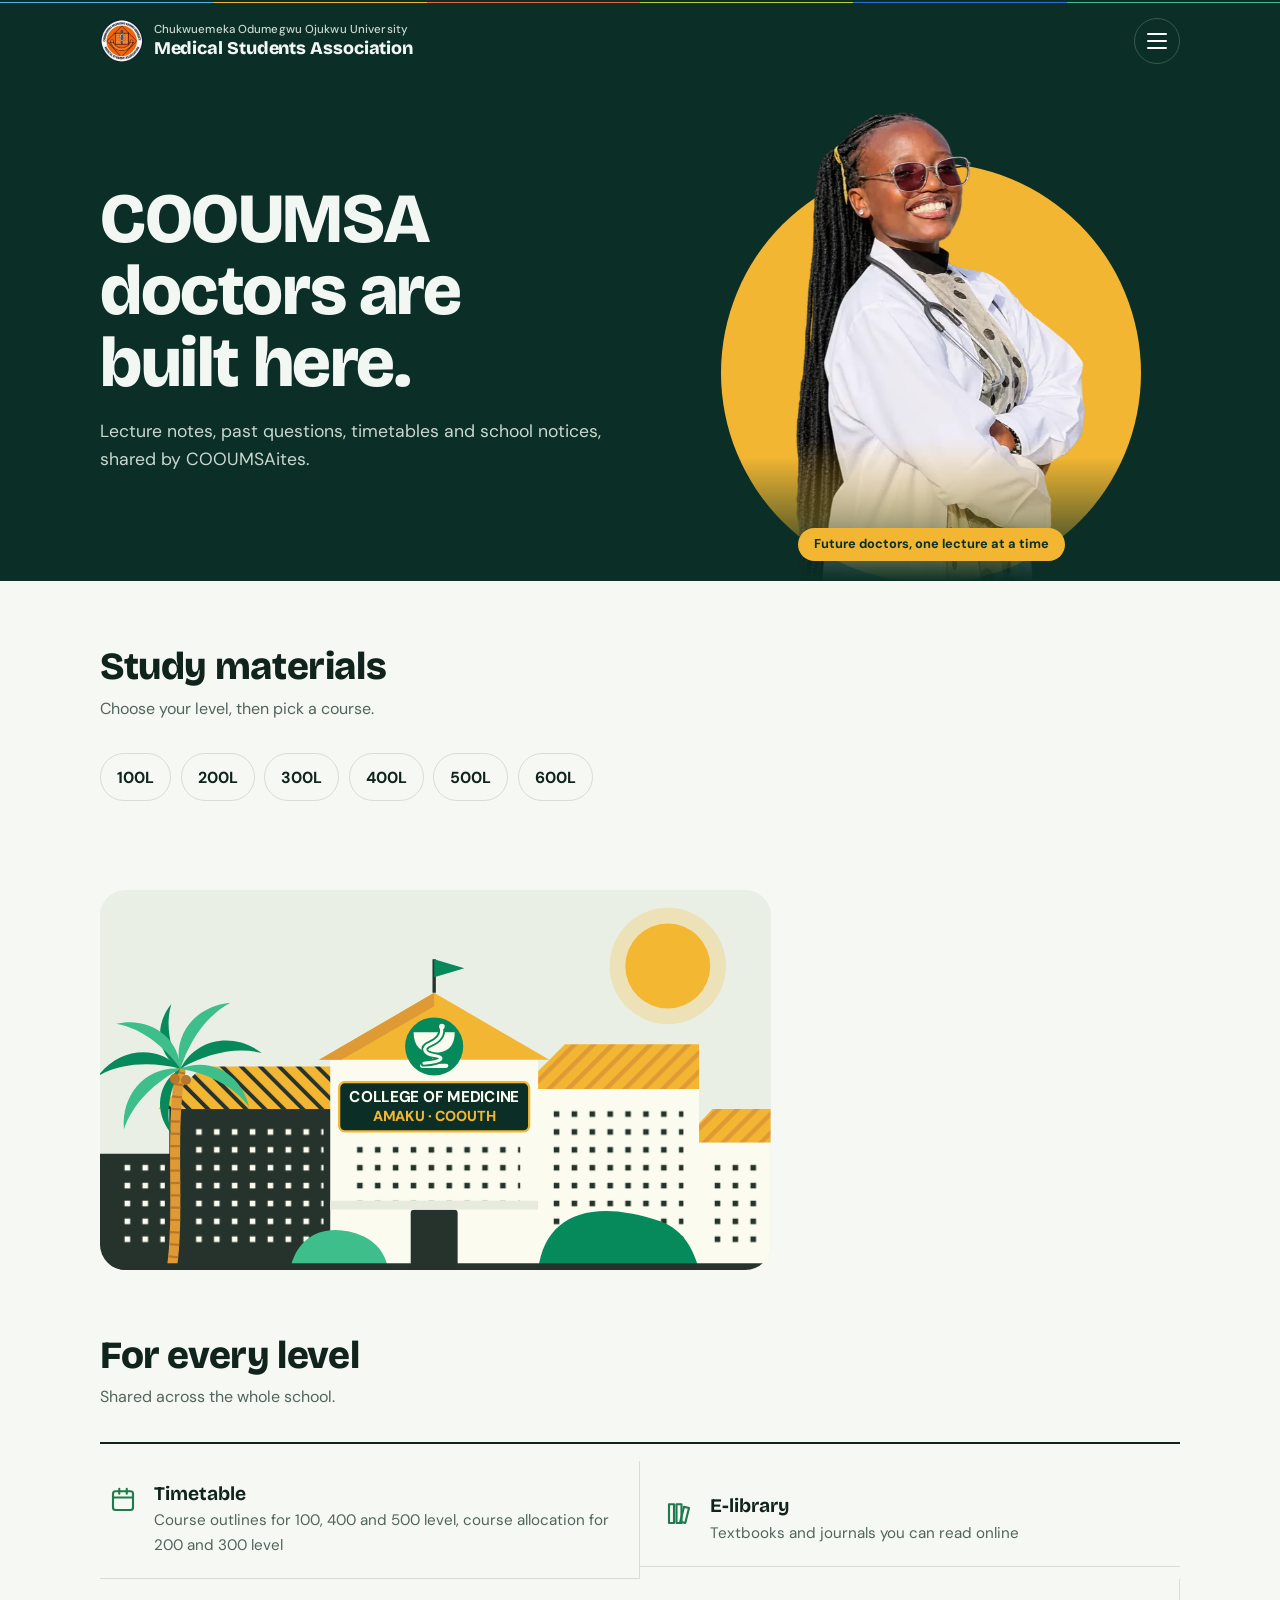
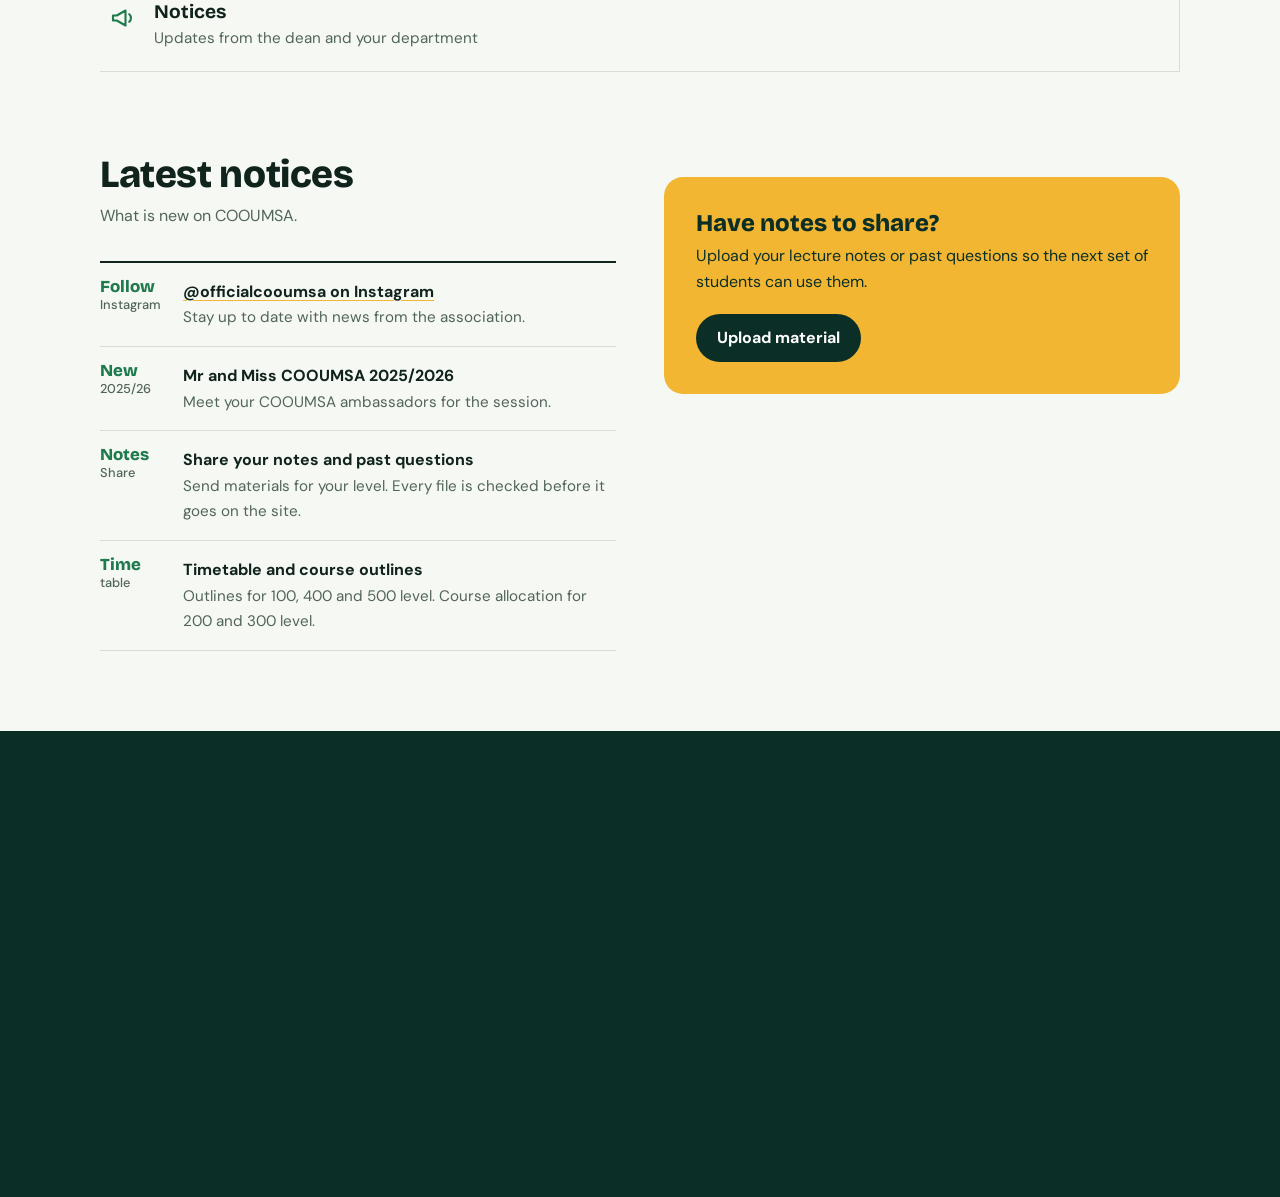
==== commit 3d1e8d6e: "update index.html" ====
--- a/public/index.html
+++ b/public/index.html
@@ -176,7 +176,7 @@
 .ums{margin:.9rem 0 0;font-size:.95rem;min-height:1.4em;color:var(--muted)}.ums.ok{color:var(--leaf);font-weight:700}.ums.er{color:#B3261E}
 </style>
 <script>document.documentElement.classList.add("js")</script>
-<script>window.COOU_UPLOAD="https://script.google.com/macros/s/AKfycbwBaUZU4xPugNhvYqO-oM42Bx2DFiK-3LQRxRDsFiUHGmJqcfa53wyCPLpn6QEpOxeF/exec";</script>
+<script>window.COOU_UPLOAD="https://script.google.com/macros/s/AKfycbzPGD-pj0K7ALBx5R7NW-6Cs8kWBdqFMFBaVbWwYIOZHFx2cLpZcfQTKQHCefx8oJ-4/exec";</script>
 <style>
 .ov{position:fixed;inset:0;z-index:100;background:var(--bg);color:var(--ink);display:flex;flex-direction:column;padding-top:env(safe-area-inset-top,0px);padding-bottom:env(safe-area-inset-bottom,0px)}
 .ov[hidden]{display:none}
@@ -623,7 +623,7 @@
 <script>(function(){var f=document.querySelector('.scene');if(!f||!('IntersectionObserver' in window)){if(f)f.classList.add('vis');return}new IntersectionObserver(function(e){f.classList.toggle('vis',e[0].isIntersecting)},{rootMargin:'40px'}).observe(f);document.addEventListener('visibilitychange',function(){f.style.visibility=document.hidden?'hidden':''})})();</script>
 <script>(function(){var f=document.querySelector('.fscene');if(!f||!('IntersectionObserver' in window)){if(f)f.classList.add('vis');return}new IntersectionObserver(function(e){f.classList.toggle('vis',e[0].isIntersecting)},{rootMargin:'40px'}).observe(f)})();</script><script>(function(){var a=document.querySelector('.ascene');if(!a||!('IntersectionObserver' in window)){if(a)a.classList.add('vis');return}new IntersectionObserver(function(e){a.classList.toggle('vis',e[0].isIntersecting)},{rootMargin:'40px'}).observe(a)})();</script><script>
 /* Student uploads. Paste your Apps Script web app URL between the quotes, then upload and the approved list switch on. */
-window.COOU_UPLOAD="https://script.google.com/macros/s/AKfycbwBaUZU4xPugNhvYqO-oM42Bx2DFiK-3LQRxRDsFiUHGmJqcfa53wyCPLpn6QEpOxeF/exec";
+window.COOU_UPLOAD="https://script.google.com/macros/s/AKfycbzPGD-pj0K7ALBx5R7NW-6Cs8kWBdqFMFBaVbWwYIOZHFx2cLpZcfQTKQHCefx8oJ-4/exec";
 (function(){
 var U=window.COOU_UPLOAD;if(!U)return;
 var D={100:['Biology','Chemistry','Physics','Use of English','Mathematics','Other courses'],200:['Anatomy','Physiology','Biochemistry','Study guides'],300:['Anatomy','Physiology','Biochemistry','Study guides'],400:['Pharmacology','Histopathology','Microbiology','Chemical Pathology','Hematology'],500:['Obstetrics and Gynaecology','Paediatrics','Community Medicine','Other materials'],600:['Medicine','Surgery','Internal Medicine']};
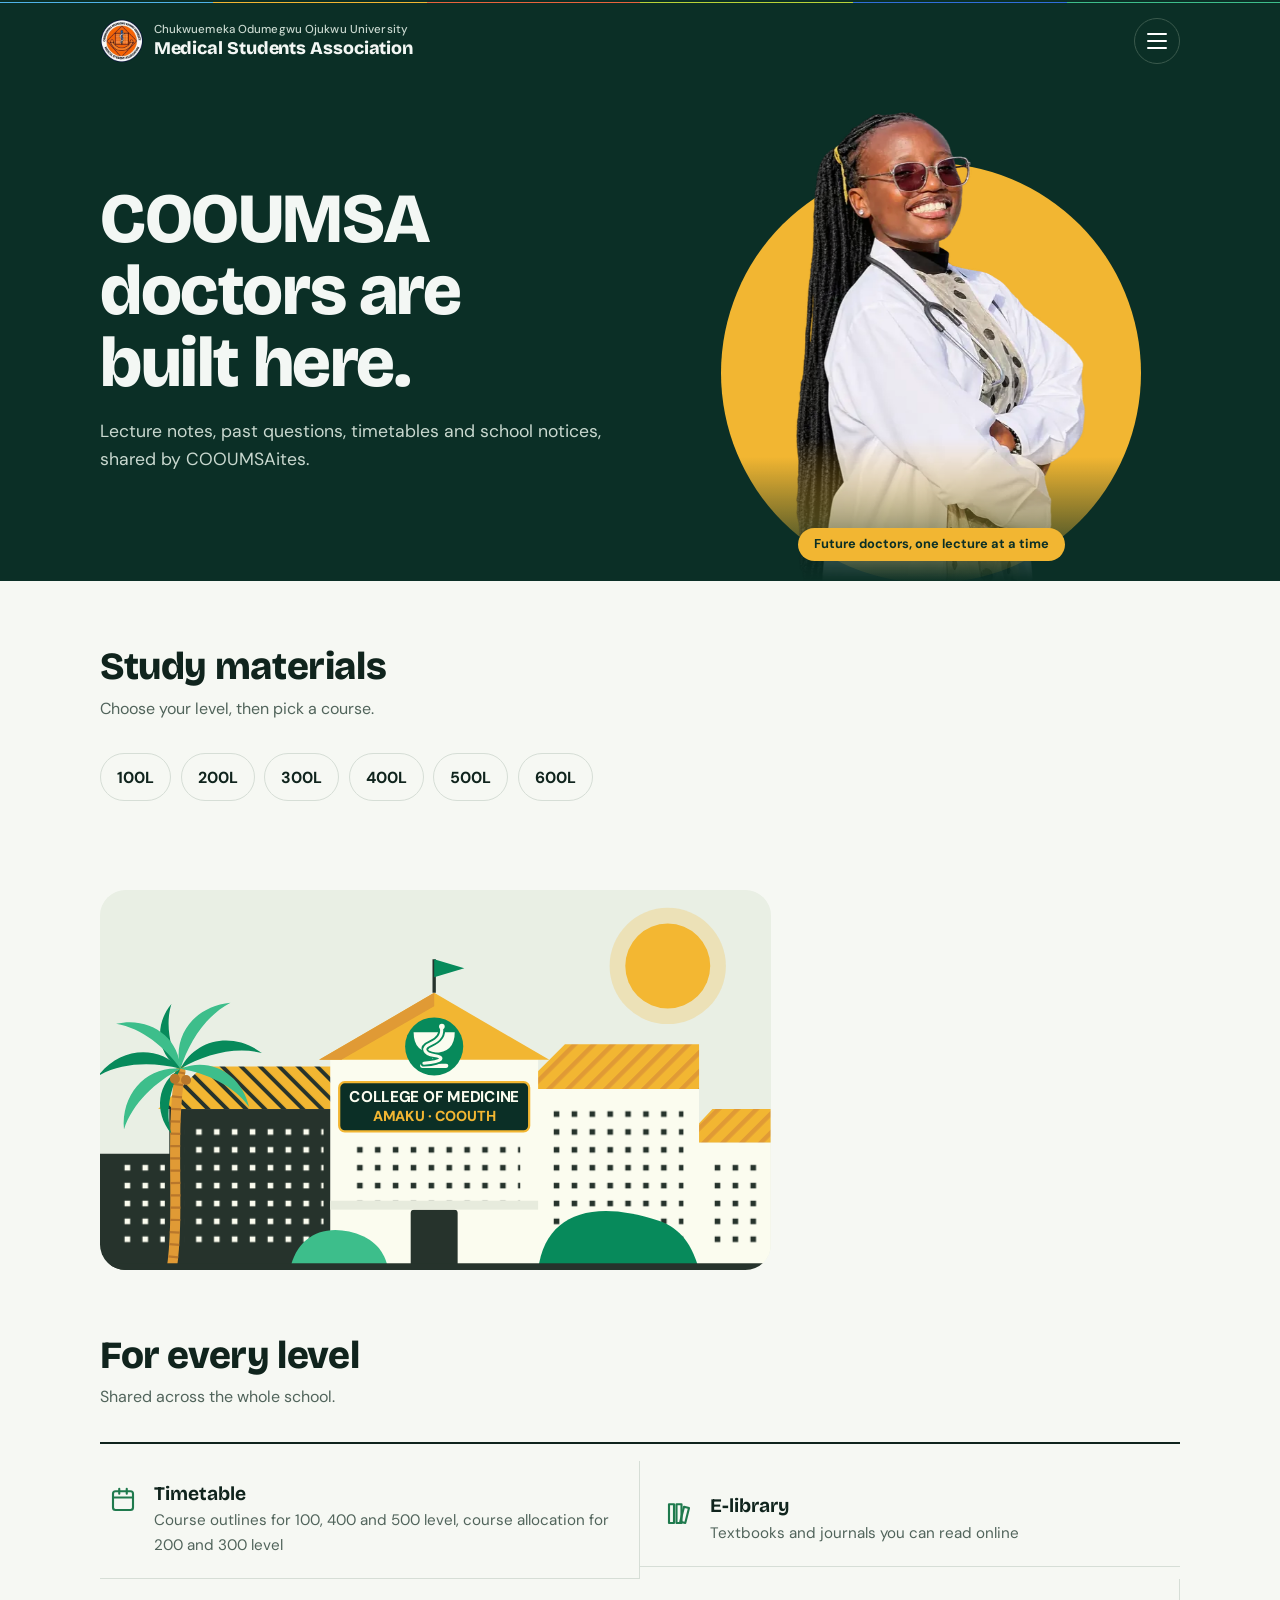
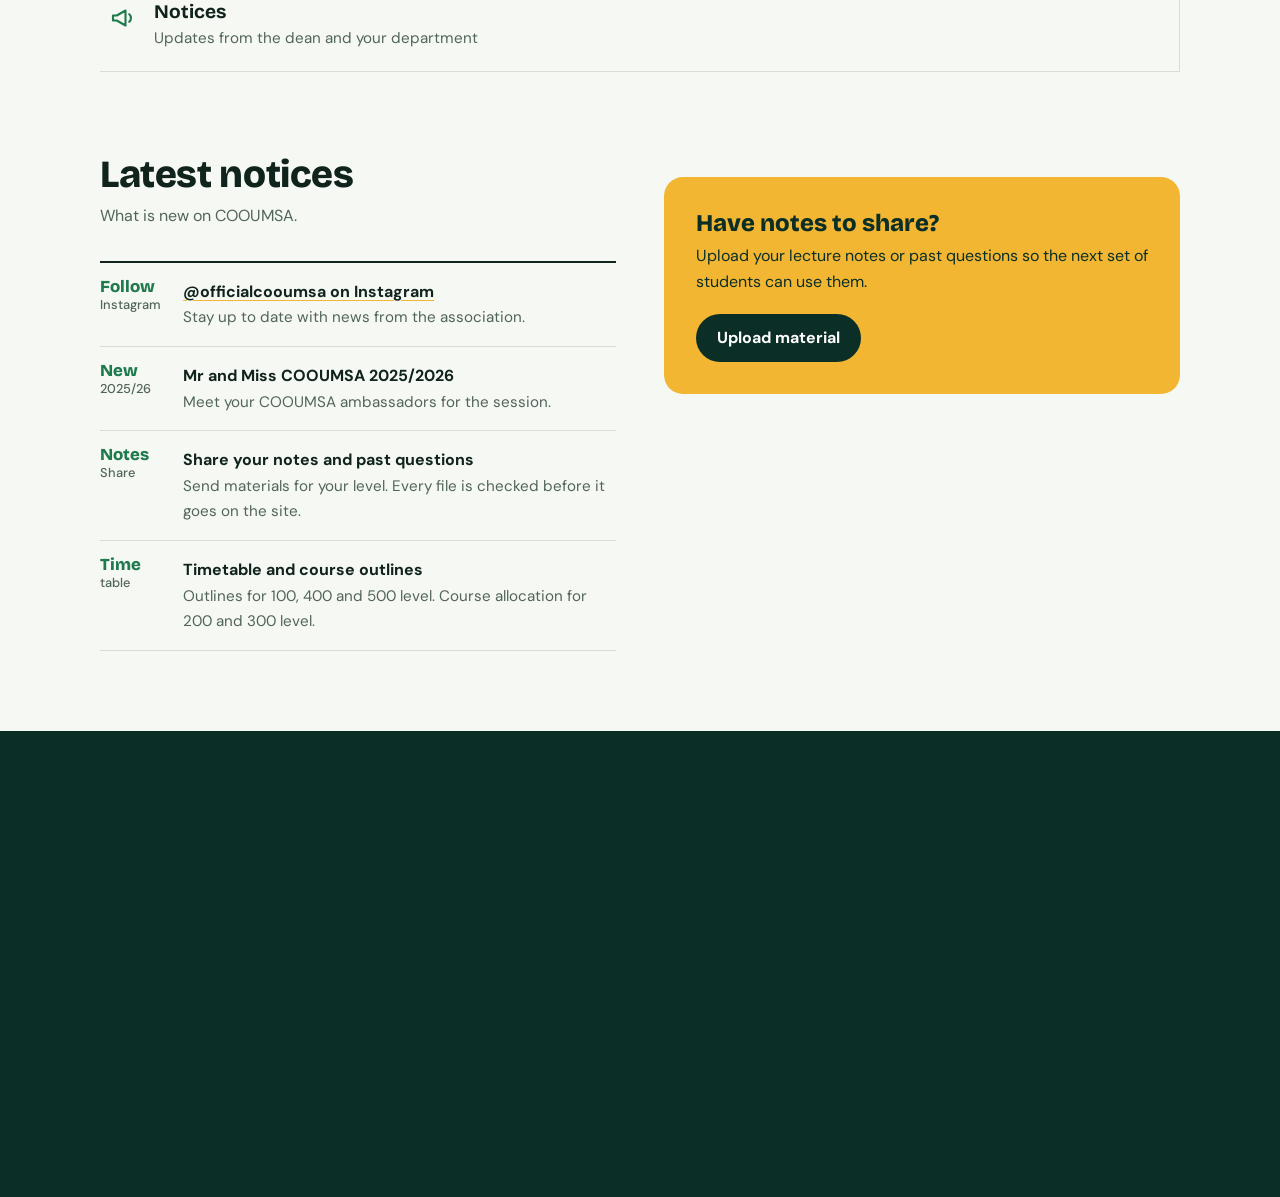
==== commit 8fb6e7fa: "update index.html" ====
--- a/public/index.html
+++ b/public/index.html
@@ -174,6 +174,39 @@
 .uf:focus-visible{outline:3px solid var(--gold);outline-offset:2px}
 .ub{width:100%;height:50px;border:0;border-radius:99px;background:var(--green);color:#fff;font:700 1rem var(--body);cursor:pointer}.ub:disabled{opacity:.6}
 .ums{margin:.9rem 0 0;font-size:.95rem;min-height:1.4em;color:var(--muted)}.ums.ok{color:var(--leaf);font-weight:700}.ums.er{color:#B3261E}
+.ush{font:700 1.05rem var(--head);color:var(--ink);margin:1.6rem 0 .7rem}
+.ush:first-of-type{margin-top:1.2rem}
+.udrop{position:relative;display:flex;flex-direction:column;align-items:center;justify-content:center;gap:.35rem;text-align:center;min-height:150px;padding:1.2rem 1rem;border:2px dashed #9DB5A8;border-radius:1.2rem;background:#EEF3EC;color:var(--ink);cursor:pointer;transition:background .15s,border-color .15s}
+.udrop:hover,.udrop:focus-within{background:#E6EEE3;border-color:var(--leaf)}
+.udrop input{position:absolute;inset:0;width:100%;height:100%;opacity:0;cursor:pointer}
+.udrop svg{width:34px;height:34px;fill:none;stroke:var(--green);stroke-width:2.2;stroke-linecap:round;stroke-linejoin:round}
+.udrop b{font-size:1.05rem;word-break:break-word}
+.udrop small{color:var(--muted);font-size:.85rem}
+.udrop.has{border-style:solid;border-color:var(--leaf);background:#E3F1E8}
+.urow{display:grid;grid-template-columns:1fr 1fr;gap:.8rem}
+.ulb{font-weight:700;font-size:.9rem;margin:0 0 .5rem;color:var(--ink)}
+.ufl{display:flex;flex-wrap:wrap;gap:.5rem;margin:0 0 1rem}
+.ufc{border:1.5px solid var(--line);background:var(--panel);color:var(--ink);font:500 .92rem var(--body);padding:.55rem .9rem;border-radius:99px;cursor:pointer;min-height:40px}
+.ufc[aria-checked="true"]{background:var(--green);border-color:var(--green);color:#fff;font-weight:700}
+.ufc:focus-visible{outline:3px solid var(--gold);outline-offset:2px}
+#uplen{margin:-.2rem 0 1rem}
+.upf{display:flex;align-items:center;gap:.6rem;box-sizing:border-box;width:100%;margin:0;min-height:50px;padding:.6rem 1rem;border:0;border-top:1px solid var(--line);border-radius:0;background:none;color:var(--leaf);font:600 .95rem var(--body);text-align:left;cursor:pointer}
+.upf svg{flex:none;width:30px;height:30px;padding:6px;box-sizing:border-box;border-radius:50%;background:#E3F1E8;fill:none;stroke:var(--leaf);stroke-width:2.4;stroke-linecap:round;stroke-linejoin:round}
+.upf:hover,.upf:active{background:#F1F6EF}
+.upf:focus-visible{outline:3px solid var(--gold);outline-offset:-3px}
+.fl .by{display:block;font-size:.78rem;font-weight:400;color:var(--muted);margin-top:2px}
+.rpb{padding:.4rem 1rem .4rem}.rps{margin:.2rem 0 .8rem;font-size:.9rem;color:var(--muted);overflow:hidden;text-overflow:ellipsis;white-space:nowrap}
+.shp .ufc{display:inline-flex;width:auto;min-height:40px;padding:.55rem .9rem;gap:0;border:1.5px solid var(--line);border-radius:99px;font:500 .92rem var(--body);background:var(--panel)}
+.shp .ufc[aria-checked="true"]{background:var(--green);border-color:var(--green);color:#fff;font-weight:700}
+.shp .ub{justify-content:center;height:50px;min-height:50px;margin-top:.8rem;border-radius:99px;background:var(--green);color:#fff;font-weight:700;padding:0}
+.shp textarea.uf{resize:none;margin:0}
+.upc{margin-left:auto;border:0;background:none;color:var(--green);font:700 .9rem var(--body);text-decoration:underline;cursor:pointer;padding:.4rem}
+#upform.locked #upwhere{display:none}
+#upchg{display:none}#upform.locked #upchg{display:block}
+.usv{display:flex;align-items:center;gap:.7rem;margin:1.2rem 0 1rem;padding:.85rem 1rem;border-radius:1rem;background:#FFF3D6}
+.usv svg{flex:none;width:22px;height:22px;fill:none;stroke:var(--green);stroke-width:2;stroke-linecap:round;stroke-linejoin:round}
+.usv small{display:block;font-size:.7rem;letter-spacing:.08em;color:var(--muted);text-transform:uppercase}
+.usv b{display:block;font-size:.98rem;color:var(--ink)}
 </style>
 <script>document.documentElement.classList.add("js")</script>
 <script>window.COOU_UPLOAD="https://script.google.com/macros/s/AKfycbzPGD-pj0K7ALBx5R7NW-6Cs8kWBdqFMFBaVbWwYIOZHFx2cLpZcfQTKQHCefx8oJ-4/exec";</script>
@@ -487,12 +520,21 @@
 <div class="ovbody"><div class="ovin">
 <p class="sub">Send lecture notes, past questions or textbooks. We check every file before it goes on the site.</p>
 <form id="upform" novalidate>
+<h4 class="ush">Your file</h4>
+<label class="udrop" id="updrop"><input id="upfi" type="file" accept=".pdf,.doc,.docx,.ppt,.pptx,.jpg,.jpeg,.png,.mp4"><svg viewBox="0 0 24 24" aria-hidden="true"><path d="M12 16V4m0 0L7 9m5-5l5 5M5 20h14"/></svg><b id="updt">Tap to choose a file</b><small id="updh">PDF, Word, PowerPoint, image or video, up to 15 MB</small></label>
+<div id="upwhere"><h4 class="ush">Where should it go?</h4>
+<div class="urow">
 <label class="ul">Level<select class="uf" id="uplv"><option value="100">100 Level</option><option value="200">200 Level</option><option value="300">300 Level</option><option value="400">400 Level</option><option value="500">500 Level</option><option value="600">600 Level</option></select></label>
 <label class="ul">Course<select class="uf" id="upco"></select></label>
-<label class="ul">Folder<select class="uf" id="upgr"></select></label>
+</div>
+<div class="ulb" id="upgrlb">Folder</div>
+<div class="ufl" id="upgrl" role="radiogroup" aria-labelledby="upgrlb"></div>
+<input type="hidden" id="upgr">
+<div id="uplec" hidden><div class="ulb" id="uplelb">Which lecturer?</div><div class="ufl" id="uplel" role="radiogroup" aria-labelledby="uplelb"></div><input class="uf" id="uplen" type="text" maxlength="60" placeholder="Lecturer's name, e.g. Dr Okafor" autocomplete="off" hidden></div></div>
+<h4 class="ush">Details</h4>
 <label class="ul">Title<input class="uf" id="upti" type="text" maxlength="120" placeholder="e.g. Brachial plexus notes" autocomplete="off"></label>
-<label class="ul">Your name (optional)<input class="uf" id="upna" type="text" maxlength="60" autocomplete="name"></label>
-<label class="ul">File (PDF, Word, PowerPoint, image or video, up to 15 MB)<input class="uf" id="upfi" type="file" accept=".pdf,.doc,.docx,.ppt,.pptx,.jpg,.jpeg,.png,.mp4"></label>
+<label class="ul">Your name (shown as "Shared by", optional)<input class="uf" id="upna" type="text" maxlength="60" autocomplete="name"></label>
+<div class="usv"><svg viewBox="0 0 24 24" aria-hidden="true"><path d="M12 21s-7-6.2-7-11.5A7 7 0 0 1 19 9.5C19 14.8 12 21 12 21z"/><circle cx="12" cy="9.5" r="2.5"/></svg><div><small>Saving to</small><b id="upsv"></b></div><button type="button" class="upc" id="upchg">Change</button></div>
 <button type="submit" class="ub" id="upgo">Send for approval</button>
 <p class="ums" id="upms" role="status"></p>
 </form></div></div></div>
@@ -504,7 +546,9 @@
 <button type="button" data-a="open"><svg viewBox="0 0 24 24" aria-hidden="true"><path d="M2 12s3.6-7 10-7 10 7 10 7-3.6 7-10 7S2 12 2 12z"/><circle cx="12" cy="12" r="3"/></svg>Open</button>
 <button type="button" data-a="dl"><svg viewBox="0 0 24 24" aria-hidden="true"><path d="M12 4v11M7 11l5 5 5-5M5 20h14"/></svg>Download</button>
 <button type="button" data-a="share"><svg viewBox="0 0 24 24" aria-hidden="true"><circle cx="18" cy="5" r="2.5"/><circle cx="6" cy="12" r="2.5"/><circle cx="18" cy="19" r="2.5"/><path d="M8.2 10.8l7.6-4.4M8.2 13.2l7.6 4.4"/></svg>Share link</button>
-<button type="button" data-a="copy"><svg viewBox="0 0 24 24" aria-hidden="true"><rect x="9" y="9" width="11" height="11" rx="2"/><path d="M5 15V6a2 2 0 0 1 2-2h8"/></svg>Copy link</button></div></div>
+<button type="button" data-a="copy"><svg viewBox="0 0 24 24" aria-hidden="true"><rect x="9" y="9" width="11" height="11" rx="2"/><path d="M5 15V6a2 2 0 0 1 2-2h8"/></svg>Copy link</button>
+<button type="button" data-a="report" id="shrep"><svg viewBox="0 0 24 24" aria-hidden="true"><path d="M5 21V4h11l-1.5 4L16 12H5"/></svg>Report a problem</button></div></div>
+<div class="sh" id="rpt" hidden><div class="shb" id="rptbk"></div><div class="shp" role="dialog" aria-modal="true" aria-labelledby="rptt"><div class="sht" id="rptt">Report this file</div><div class="rpb"><p class="rps" id="rptf"></p><div class="ufl" id="rptr" role="radiogroup" aria-label="Reason"><button type="button" role="radio" class="ufc" aria-checked="false" data-v="Outdated">Outdated</button><button type="button" role="radio" class="ufc" aria-checked="false" data-v="Wrong folder">Wrong folder</button><button type="button" role="radio" class="ufc" aria-checked="false" data-v="Duplicate">Duplicate</button><button type="button" role="radio" class="ufc" aria-checked="false" data-v="Wrong or poor quality">Wrong or poor quality</button><button type="button" role="radio" class="ufc" aria-checked="false" data-v="Other">Other</button></div><textarea class="uf" id="rptn" rows="2" maxlength="200" placeholder="Add a short note (optional)"></textarea><button type="button" class="ub" id="rptgo">Send report</button><p class="ums" id="rptm" role="status"></p></div></div></div>
 <div id="toast" role="status" aria-live="polite"></div>
 <script>
 var F=[["PREFACE BY THE PRESIDENT COOUMSA","1tV46ZyVptt8D4zxzFIirsdiOVkM67opz","d"],["Anatomy Practical Material","1sXc4cImPx8WkPlZEvmmjLd5vyRbgUKUU","p"],["MBC practical material","1sPTKK7rsRauIXGvYr0JBJXIq-kOV6IUn","p"],["physiology steeplechase material","1sPTCPfOxPlOiil3Zm3AB_0OdLO_IZ-nG","p"],["CMDA MOCK PRACTICALS NEW 2023","1sIGxnNeyO58k54lwFrz4vFkpCzYixuaI","p"],["COOU ANATOMY STEEPLECHASE MATERIAL","1guIk9r5Cf5kdR7nfrjhnyATUDxKzY99V","p"],["MBC practical: Tests for carbohydrates, fats and proteins","1ArPVwB5rjLCtqwSI5E-pgo4onV7Kpb-T","p"],["(Orinasam) Premium Anatomy Mcq","1HsMselq8_KUDQW5Xo0ii41W65W4R314s","p"],["COOU 2ND INCOURSE ANATOMY MCQ 2019 SET","1TdL3SMMmD2Vsb3xhJC3fubR3L2oXogyx","d"],["coou anatomy 2015 mock","1v9Wl8rxlRZoP7t99FmFWqvFRAdq9jm7e","p"],["anatomy 2018 mock Lion's set","1v3iwHPxEQlIM0nVSrcETrPGD-UXZTRCW","p"],["anatomy 2018 mock","1v2mJjKtj5Ojla5LguLhZCsJH6ABtGQO0","p"],["Anatomy","1sMAyfeqsl_G_uufWYjgnYUalCzQzXCEU","p"],["anatomy mbbs 2014","1rr4CL0hGMSeF_7BwI4oZ-UX9SGtD3lf2","p"],["2015 mbbs coou anat","1rpNH0fA9R3thDyCXvA1DgE7a6GfIQWga","p"],["2017 mbbs coou anat","1rjIZRlgwsUwB77ZH7dhi3N7HcnQRXihE","p"],["Fortune anatomy mcq","1rg4qfi7FRkaF8KmB5krAIAJD_J3wHokI","p"],["uzo anatomy mcq","1rUMpB5e8AaiQyQHWHO0TsqfyfLwNtBz2","p"],["we must pass this anatomy","1rPOXkmbuAgVWKjf46F1hxhSKii4QCW7T","p"],["Ada anatomy mcq","1rEMzddFpMKi5MioVQ1eA4zmrwuZWkqsJ","p"],["2023Seat of Wisdom Study group Mock and Mbbs 2023 on Phpysiology 300l tutorial","1WgLVwwrQCX_CATBgJiHjDu9w4xOVEFOR","p"],["coou anatomy mock","13yL-lhbXnS9MGmEBkAsk1czcpFWLWr-r","p"],["coou anat mbbs","18b-e5D_8RTHSjDGRRttE3pM3-8w7Z4_y","p"],["coou anatomy 2017 mock","1SXJSdyEzN_UNysHksIXZpuxjRROvUwvT","p"],["coou anatomy 2016 mock","1TQW7FTYSz3Ot_HC6sSVA4XHZSrHiqzeG","p"],["anatomy 2014 mock","16Jp2Nx4CrrBJCMjAncrPx4XbBK1vJABh","p"],["anatomy 2017 mock Ada's set","1bBbx6U6BNQiw2B2Gfv_K_e5lR3_YzwAs","p"],["anatomy 2013 mock","1xh0qwBYNcV7s6sDlDXlU8II9XBao8R3X","p"],["2018 coou mbbs anat","1SqwUJHncPF2eV9wVP9Y5vaMm6-adAQcy","p"],["mbbs anatomy 2013","1G7Ya7fQ-2zP9ZR_AC5SyAPkc_HGXNmlo","p"],["coou mbc 1st incourse 2021 set","1VD3q9hSSf4nc_-ESS67H9XwMEnl1uYUU","d"],["coou mbc 2013 resit","1vCD9tQAZ2MgLVmE9RY63r2dcikCxHPIa","p"],["Coou mbc second incorse pq","1QToawNPuG8_tye3PIlOgewE9HWoa5Jfd","p"],["coou school incourse 2 mbc","1eWlzvwr3FbLUzwUM3e4JSIsILAU94Wnv","p"],["Anal Canal Anatomy","1ivzNAbapqIhyCcNQaX8EuL0epqj75PGU","v"],["Anatomy of PERINEUM","1-VX0tgLvM0SNaEW3CFy0OsPQbtDeLfY6","v"],["Amino Acid Degradation -- Transamination","13oLe-CSUbGn-3PUR397NlpcMjErvYzq7","v"],["04- Gastrulation","1dZFNPrjX5bMurYUdppMOIOr6vzFPeW36","v"],["092 Brachial Plexus Anatomy","1s3zU64nii9LdGUT14Abua64bMqr4B8o6","v"],["Biochemistry Vitamin Overview-1","1N5CBZl-t8prSCCtYbBhtwiq2oJACmFh3","v"],["Anatomy Series The Thoracic Cavity by Dr. Shakti Chandra","17Qu2Do44ULlcYqMCbNrcMtxTvXkwQ_lP","v"],["Anatomy of the Human Breast and Axilla 22","1tCpM4QxgO2oPi9K8qW7uRZP7t92gc4xg","v"],["Anatomy Of The Elbow, Animation - Everything You Need To Know - Dr. Nabil Ebraheim","16mQyZNLym2ZIIJ8sUD5AvkLf-mwdkAkK","v"],["An easy way to remember arm muscles PART 1","17ThoYRXFD_mAsYNFFI9IpZtfI_1vbTvR","v"],["Anatomy Lecture on PANCREAS ........... by Dr. Yusuf","1WD1m8xllMPp2W-U4y86AHlV4QqgMBt4z","v"],["Anatomy Lecture of Lung, Pleura Broncho-pulmonary segments (Part I)","1MCHkGiH-EOJxx6cqwY4Za5NBlMuEnQab","v"],["Anatomy I Episode 16 3A Appendicular Muscles- TEACHER T AND OWEN","1LVqZpnXgOThQiI6Z6CYQRlFaV87mscmz","v"],["Anatomy of the Heart","1sf8GZm9zcuG_EqmAPwc_yeC0qQf5vAGw","v"],["Anatomy of the human stomach","1lHJVsQYNHY2M9d9vfuKooB-SNYTJrVu5","v"],["Anatomical dissection #22 Shoulder & arm muscles","1hi7DilskL_aTUZ8TLEQooaQk7TIR14th","v"],["Ankle Joint - 3D Anatomy Tutorial(360p)","1cS2sZR_tW8MfnEza129WjifhLYndssLp","v"],["Adductor Canal preview - Location Content - Human Anatomy Kenhub(360p)","1P2XPHh9i_NXh-u7gQrSTCoU5Fv9YUAeO","v"],["Anatomy Of The Popliteal Fossa - Everything You Need To Know - Dr. Nabil Ebraheim( 360p)","1Ssq1YABgLR6_fP2vgndXxk00u3oN2C7l","v"],["Arterial Anastomosis around the Scapula - Upper limb gross anatomy 2C medical ani","1AbIf28_YBanYiMo71riMHJ9wq4uCjbH9","v"],["Biochemistry Vitamin Overview","1p2cug2aCjSsPAshHv3vEMZMI2Ik85uXI","v"],["Biochemistry Amino Acids tutorial - YouTube","1iirMNfjzCmXR3D79y18HxT4wB8SWWsmO","v"],["AUTONOMIC NERVOUS SYSTEM; PART 3 by Professor Fink","1uvJIaLwR3kgFGqGl-c2vHbvARwLA66_W","v"],["AUTONOMIC NERVOUS SYSTEM; PART 2 by Professor Fink","1VGR8QGpS5_hVIyyYlVDgZeobnJFVqYxb","v"],["AUTONOMIC NERVOUS SYSTEM; PART 1 by Professor Fink","1DWKMWxhZCNP7LoL1_4q-nhJ6fYt-mKoK","v"],["Aqueous Humor - Production, Circulation 360P","1CjhjZP3QoyAM316BS3eBzJGxSRGKnQgN","v"],["anatomy of the ear part 3 3 (the inner e 360P","1cMdktACmJp4dSqjn_aSm3nu_xxQOEBoV","v"],["anatomy of the ear part 2 3 (the middle 240P","1306tN-yIOC1h6Hq0a52Y_YlG0mztgJVg","v"],["anatomy of the ear part 1 3 (external ea 240P","17fOWVIa90pm59mTaxo32-Tv-EsoqNxMM","v"],["Anatomy - Cranial Nerves Overview 480P-reformat-16842960","1_1q8uupN4o8rHl_y4QV53Ol_aDYCasZo","v"],["Anatomy - Middle Ear","1bwnMtAwMdK52VhVhW5gkVOdTXrCS2JzK","v"],["Anatomy - Eye Overview-1","1YPYawOpzqT9xpnZDnvxQWZfHYk3bsCBa","v"],["Anatomy - Brain (Circle of Willis and Stroke)-1","1NIrjDX3ZiG8rCYQEZ1r3mF5Wc7LgLTHT","v"],["9 Proofs You Can Increase Your Brain Pow 480P-reformat-16842960","1ApqeCyDN4AKbRv9B7LaIya1IcqPHTGX3","v"],["2 Daughters with Cerebral Palsy (one tic 240P","1BLIxWmjjxMn2Ga99wJ6f42tMGeBC5V8Q","v"],["2-Minute Neuroscience Vestibular System 360P","1wC8PeWbVrOj3J9F9LaqgbR5xmGyjIya2","v"],["Axillary Nerve 7C 3D Anatomy Tutorial","1R5UmAoZCCwoXs4oJ08b_zev4xid6mI3P","v"],["Axillary Artery Tutorial","1q4P_8Kqff8iLAjg4ohLsoXn4gz-Qnpec","v"],["Axilla anatomy","1-_WwZ9D02SljX205-3OAUxNJnXgmUqod","v"],["Arm muscles - Origin 2C Insertion 26 Innervation - Human Anatomy 7C Kenhub","13ru6_zpGfRa3a0Nnw-p7EQNJr1q7U4IP","v"],["Anatomy of LIVER Extra Hepatic Biliary Apparatus ......... by Dr. Yusuf","1H-DOtJ7dFASVteWTnuu8MXK1tumW-_Yj","v"],["Anatomy of Kidneys and Suprarenal Glands","1-TwWEBegGiAW0x6WEUgc2SQqvHjEtNe4","v"],["Anatomy Lecture on Small Intestine ........ by Dr. Yusuf","1hQNJXbC-LbjMLZyVVP05a_Kp4w4IMCOn","v"],["Anatomy Lecture of the SPLEEN ............ by Dr. Yusuf","1dcWS3V7sBkXaJYNTyU1ycEqTXTghThRJ","v"],["Anatomy Lecture of Supra Renal (Adrenal) gland","1ogLv52gqCmQyVvpnEo_vacHyMoUNbzbc","v"],["INTROSPECT INTO THE MEDICAL SCHOOL; THE GUIDE!","1-Sj3bf2L48wb0aeQOMrZEYcTbi726ogr","d"],["HOW TO PREPARE AND PASS MBBS EXAMS EXCELLENTLY","1iFq5w6vQ8vJK4Mz2oN19m-eWOw9U2edB","d"],["HOW TO PREPARE EFFECTIVELY FOR VIVA VOCE EXAMS","12exzGKwjp4fyRqEDEH0fze94o4PcNtrV","d"],["STRUCTURE OF THE MEDICAL SCHOOL, COURSES AND EXAMS","1Cc4TKT1UM9eX-9xD8UEcb3kryVfNJyVi","d"],["MEDICAL STUDY TIPS FOR MEDICAL STUDENTS ON HOW TO PREPARE FOR THE MBBS EXAMS","1eltneNjQ9PaXVTv14IHDkwGHG9PbEYgr","d"],["cmda mbc mock questions 2023","1UNcsPfm0RUhD-1BhijAML_aqKJs1xI0J","d"],["CMDA MBC MOCK QUESTIONS 2","1U03SWnHATlcf4qS4gemFHl8qI59xIYmH","d"],["unn 2nd mbbs","1vKMHLOFFrLDxJooXcz4NOvZgU5-SBlgW","p"],["Mbc cmda mock mcq","1KPQ0hGdWqm9bpntzkEbL_ACLXhwqj0m9","p"],["Ebsu MBC 2013 mbbs exam","1t_qEP90eUSNBw2YAYAJRXDDZuZ7sIMaZ","p"],["Ebsu mbc 2016 mbbs exam","1tTK-fatVbRwjOtFQQ1ak2G5W4X1Wb_Mk","p"],["revision pq biochemistry","1rBaV5qg_n6iDPT003UTcR8d5pDoERBS-","p"],["2nd mb resit Ebsu 2011","1r6X5pQp3spYvas3IcgSr0iOjzarW3kZk","p"],["ebsu 2nd mb 2012","1r5P3ZoNu0b5hB6t8KULPy1_j-03rVklJ","p"],["2nd incourse MBC material","1qoV1dUYjLaEU3WSLeLircVBJS0Pt2XGB","p"],["chisom(300)mcq past questions","1lv0-mYUZV959nqEa-sLK6B3NcRL1ZyLA","d"],["cmda mbc mcq","1ppFUCkLZPjyDYLes6K04akiaKI_eIpWb","p"],["Ada mbc mcq","1WChu_CxilHSKzokjslBB4tRtyT5KBN5G","p"],["2010 mb resit ebsu","1qsgBqsSvUECn3crGhFXgzK6weEo2X8Nj","p"],["ebsu mbc 2011 2nd mbbs","12tldKT3AEErlMOODcccqS0BGZQqcNGoy","p"],["ebsu mbc 2013 mock","1TEpibQKaOfn7zf47Y0eN-nZp2K8SbkSD","p"],["ebsu resit 2009","1x4cWKdAzRzBKaf9Ll2nCaAyyA71LOMMx","p"],["unnamed","1TmRXIJ5hzBZun6cWcwnsvsbUjFUeTliL","p"],["carbohydrates-multiple-choice-questions-11-pdjjj","1IElwBKUSJCIj7Kd0HNDO4DodP2GmGpr3","p"],["Chisom - Multiple Single choice questions WITH ANSWERS - 300q (2011-2012) - Bi","1ObsOAurr6ZtzHYvUjXHUEPSJwjSxTyct","p"],["mcqs-lipids","1KzAy1rH7-vGwIo3dTDGBSxqCnObhOJVK","p"],["MARK'S BIOCHEM","1Z78dCUUAC9Wr566fZNwLIHXMHL7GkFld","p"],["DM Vasudeevan-Textbook of Biochemistry for Medical Students","1ZaVPvRondxg5_YHWOODkdWg_Qb8UQ6Mj","p"],["MN Chatterjea - Textbook of Medical Biochemistry 8th Edition","1Z6gKWG6rndF0VsHNnkus2umrEMFlC_Lt","p"],["SECOND SEMESTER COURSE ALLOCATION 2021","1aeqUkisN5QKDx4CTqwFL62omoyiicYqY","d"],["FIRST SEMESTER COURSE ALLOCATION","1ES3Tdult2L1FTE3JkdoMjhr9-DsZ71p6","d"],["NEUROPHYSIOLOGY NEW STDNTS NOTE 3","1qQPZkIFiWKL3SUrWhEtgElvi4z8veZlh","d"],["VITAMINOLOGY","1b8rZ1ObUvJu4W6nFuImEdtgciFVk3Bef","s"],["Anatomy of the Face","1qUPVcKi4YPAXKeNCUbR6Qlyj8R5lkA_J","d"],["NEUROPHYSIOLOGY NEW STDNTS NOTE 1","1qQCvVmBALonismPXhPQ7AAOMO4zUID8Y","d"],["SUBMANDIBULAR REGION","1poO8WOkvaqJkmpjiBsYx6_gfJO4_z1qj","d"],["INTERNAL AND EXTERNAL FEATURES OF THE SPINAL CORD","1u4cREVKDu9CkzSxUEIX2seRKPtaA7EPS","s"],["HISTOLOGY OF THE UTERUS","1txfn-jau8-4wlRSvv8nv8QvTLQytScrW","s"],["Histology of the Vagina and Ovary","1txTGd3tAnccep5QZedLD4boozbs0jqU-","s"],["HISTOLOGY OF THE MAMMARY GLAND","1tjXaQFxQHWduhWEy_HfSSEKoIisBDyHq","s"],["MembraneBiochemistry by DrOlisa","1tbGVXru-4umFl9tzuJqsc8XRK9RAEdG7","p"],["calculations-in-bioenergetics","1sDobRREO0DMrmwsLp3R8rF6RpgzVf3Td","p"],["Bioenergetics ENG","1sA3NwLBfW3F04ETe-OYF3DaQkcpGhA5j","p"],["HISTOLOGY OF THE SPINAL CORD-1-1","1s22ILauF3IDkb7EyRxdu8gfyIIPXbUi_","s"],["EXTERNAL AND INTERNAL STRUCTURE OF THE BRAINSTEM","1rtMudNtsj71G0L3btIkMZJLYYqe8BHXe","s"],["EXTERNAL AND INTERNAL FEATURES OF THE CEREBELLUM","1s0rGPrOQn22WEKoflsNONJsrU8-cOMyb","s"],["metabolism of xenobiotics","1r4fHA6CoOG6m34B-OzQ1ah8hvQ-JZ6AZ","s"],["Accessory sex glands by Mr stanley","1qxdHfQ_CFvN9Gcd2jJUyXIsvNXUCdUxK","p"],["Histology of Male Reproductive System by Mr Elemuo Stanley Ebuka","1quTgiJwu7D0NegjejWNV8iBxwbOwqm10","p"],["Ductus Epididymis by Mr stanley","1qt8Z4X8VCLjCdKq9gHxcjUDwyXxdKtPr","p"],["Embryology of the face, nose and palate","1qXEoMn_tcZ8PNlDHYGGV6jlfZ01RWhtI","s"],["NEUROPHYSIOLOGY NEW STUDENTS NOTE 5","1qP6mKq6rq5WeAM2DRhPKvW6rPPf2fGh6","d"],["NEUROPHYSIOLOGY NEW STDNTS NOTE 2","1qOzSoLMYRepwpcm1I-oH7is6cjpxNHhO","d"],["NEUROPHYSIOLOGY NEW STUDENTS NOTE 4","1qK1O_DuMzxSgCXfudyLTI8ZFAR98m__H","d"],["dev of pons and medulla","1q8uERJqHN1qEvQjjXuzIUZfLw6Uln_hf","d"],["CRANIAL NERVE II","1q6B--yhcYy8f5oNCywJjRHIoEtcDG-B0","d"],["CRANIAL NERVE I","1q4kurM2cxHpv5-6LxGswpLuBcmyvOP1l","d"],["CRANIAL NERVE IV","1py3MWyv_17p9Kwp34q6HWhguXkLxCMLo","d"],["CRANIAL NERVE III","1pxBDQHXQU1jYNor-kRxh65KDMe511myd","d"],["CRANIAL NERVE VIII","1pvnoLRUhA8xkMWvfVJwKyQaXu_aQKrWV","d"],["DURAL VENOUS SINUSES","1pu0QukZj6hyqTmAoHfbAmAib6nYMX7Mf","d"],["MEDIAL COMPARTMENT OF THE THIGH AND ADDUCTOR CANAL","1ppsM4Y2wjaHoLnr6ZNunVTXFiHTcISbE","d"],["THIGH AND KNEE REGIONS","1ppRx6_iICefKTMvjx8xgwMZ99Z4p30fF","d"],["NOSE AND PARANASAL SINUSES","1pfVXz8qk12wMtJznma5b4hI9gkB1P7Tt","d"],["GIT Disorders","1qgNZW2sZh6G-hFAcYZlIu4outyIFPB4s","p"],["HISTOLOGY OF EYE; HISTOLOGY OF SKIN BY DR NWEKE","1pJSoprUBTdpFO8zC9m6yk64P0Gesezp0","s"],["HISTOLOGY OF THE KIDNEY BY DR NWEKE","1pD0Wptwen37fUTNWYJcQmcK0HZgzKlkK","s"],["ANTERIOR THIGH AND FEMORAL TRIANGLE-1","1FtiiXJTPZLnEuSrAoTeZRVET0eTYO0vS","s"],["MARKING SCHEME 2016 SECOND MBBS","1hjYUCavL1-kTM0nUZW3KtVwcMvEBaGkK","d"],["KNEE JOINT","16SGe9gbCqHoad_5VwehwKT4T95slvV2F","s"],["TRIANGLES OF THE NECK","1gWYsq9BmZ0RqfqaVc8oRI-yITek9Sx7Z","d"],["PTERYGOPALATINE FOSSA","1GkMYn_MNE4rwWaP4xw6L3CXNVV5WhWBC","d"],["LUMBAR PLEXUS","1YFlG41tYs86w9swVPS7Dm5F4y26M-LD2","d"],["MINERAL METABOLISM","1jp2OZMmOsfGR0VKg3Z9gcbBILDJ11ELW","s"],["Pharyngeal arches","1CDw4pMdwViTdLlTC_X_XBKRbXfHzGPnp","d"],["The Ear Note","1VvZj4M3Q-8PdbYZvsntfsov3foK0Nuld","s"],["Head & Neck","1va0uoGUN5sx_MoOhLmJtVGqYLaLRafqG","p"],["ARTERIAL SUPPLY OF HEAD AND NECK-1","1KWyKlTW1KXxzWIIFMlBypJuAf-L38tIp","d"],["01-Biological oxidation lecture 1","1wY-o_hX3sBYXLu-mJWHy4oibemH_i0N2","p"],["01-Biological oxidation lecture 2","1pVZBN1kl1iCOpuOxfHYeN07huQG0l_rf","p"],["GIT.. Physiology","1WOlqFIWOOg5ZTiLAlAQlhhgoDPaAYkLA","p"],["CARDIOVASCULAR PHYSIOLOGY BY MRS JENNIFER","1o6r2Gpk_rALVGriBBwkXcdzUPhXZSxeS","p"],["CVS Physiology handout-1","146xyniWBbQe6ea3SE2TTxLyOw334USTT","p"],["Renal physiology-1","1MD5ENi6mXHkqO2EdM_ueSg4ioyDNmtYY","p"],["Divine's Renal Physiology note","1yEyQwjGPHvVfZDCYlqUpev5JYGH6b1BJ","p"],["Respiratory Physiology Note","1uUzcKxcfYy9L0oXj7a6x0es9MNLG6sS9","d"],["lungs volume and capacity","1_k4v2mpCICNMqgOfAYcaahzCCxR5r0VW","p"],["Regulation of Respiration","1LMiQ1j-qVpWLnPRjNCN3wx7bQBbnKro0","p"],["exchange of gases","1YBJgkjKDwD6-wL2ENIEwjZ4DWjXbKy9G","p"],["COMPILED PAST QUESTIONS","1LUyhHKg_AlX_alqk6KJR-hRIkR3JHeOY","p"],["Renal-MCQs-2017-Dr-Ahmad-Alarabi","1IORQg6SY00kYkWn2ODGiCTDdfX4qJcsE","p"],["Ganong Review MCQs","130eZxJdw_1oKG1opM0R8WKMIy3YJza7b","p"],["ELECTRON TRANSPORT CHAIN","13srxpL31ejlHlf5eXRGVJdQRf7Xa0Qmz","p"],["inbornerrorofaminoacidmetabolism","10XF3Az2QCophXcRq-Nh26h7wxUnVoOcd","s"],["synthesis of amino acids","1CsBV43F8aO4Ln1N7yVk8PZXU1jeQj4um","s"],["Nutritional requirement and disorders","1c-YXs_pa2TcZ1TvpTfCjjIDhJbWLr8kz","s"],["Notes 260717 135223","1l74O-cEIEzkQW3mcM3PsuxJ31ioORE6I","p"],["MINERAL METABOLISM","1pf7zKgFNn8Fnr68v50MBCBzAdii2F3P7","s"],["Metabs lecture","1MY2rkWnQz0ISk8YhK6sfYKP3siBcuTp2","s"],["Fructose Metabolism","1JKtzaLfGYssEspIILIWLOmJNMFKTv1w3","s"],["Polyol Pathway Metabolism","1BZNHIpY8NivAwXxaFNlhPlUDwZT298Lc","s"],["Dr. IFEMEJE","1hg4imesMObSIa7Ohe93ls4lEQd920zUT","p"],["PPP","1ix2_yuZRZcNQRSlZoZ_Trv7m0gNUbmT6","s"],["Glycolysis and TCA","12dIVHcCclF-BrGKYcCbRDN27uStajjM2","s"],["BIOCHEMICAL FUNCTIONS OF TRACE ELEMENTS","1NIKooYNB_P9Hi1vIVIHL7AwKaVLTPOx1","s"],["Inborn errors of carbohydrate metabolism ar","1pTnXrozinWTD_0cWGj-AqNiBO3U37aCh","d"],["MBC LIKELY QUESTIONS AND ANSWERS (1)","1DAOLKd2KiZPZPigvr27EkZwgHho9FFWY","p"],["mbc mcq pdf","1kkf3WUHZzNNgPweFjAGBfCKNNZwSLiI4","p"],["BYJUS MCB Compiled","1hckal63Ooo-Q5gLofAqWM_lJy351rAAq","d"],["COMPILED PAST QUESTIONS","1KAE7Hrj6W4LqCobtNPKlyx4BTaLHspWQ","p"],["THE SPLEEN Phoenix","1TlFsXZuhS_uDTCOKFwmWtTL8wDnClVy_","p"],["CELIAC TRUNK","1I6Q_YTtwYpW-HkiMhPKKCV9sAScERzIX","d"],["The Ovary Phoenix","1obtRLQJXSNAndz7z2V4KeoduyC_Mew08","p"],["The Uterine Tubes Phoenix","17L7z3gcUbAaawmYofxhP4539PTts0MFi","p"],["URINARY BLADDER 2 Phoenix","1TCRiA0ZpWWkfBymcYKwJYhiOGiQzGSKe","p"],["RECTUM Phoenix","1s-TYMfygvmPoAIx9FN5gfM6hQMLdjsmq","p"],["Gross Anatomy Kidney, Suprarenal Glands & Lungs","1LLLkM_JMGNiZzK4UUOXrtM3tzrIT93ch","s"],["GROSS ANATOMY OF THE INTERCOASTAL SPACE... 023049","1cOcj8exzRHsMzRqTwAiU0Rn0YPHOIbc9","d"],["THE MEDIASTINUM okonta","1WiLCl5IrX1OJSmH3KFjsnoxGGf9Tv20c","s"],["Fallopian tubes, Uterus, Vagina by Dr Etoniru","1ktaOlQBysrP7pHBKNCrc2jd2NJSp20ji","s"],["HISTOLOGY OF THE STOMACH BY MR STANLEY","1Ab69MT4vbDu2egNutO-kgAXgbvFp1Qqv","p"],["Histology of salivary Pharynx and Others Phoenix","1-d4NQ3kUCuuMik-g_GDas7vYiIqFV5U2","p"],["HISTOLOGY OF THE SMALL INTESTINE","1H68xRLFAHHI9kpN-jKAiAhJ08MB1kpBO","s"],["HISTOLOGY OF THE LARYNX","198NOET7MkMjjiErxvfS2RNNGcJTpYX56","d"],["histology of lymp node Phoenix","182sKICnyLv_OxTce8TkkOjXD_o-5SNsV","p"],["HISTOLOGY OF THE SPLEEN","18CwtSC66zHAmVSCxhoawwR6IWRXl2pb1","d"],["HISTOLOGY OF THE THYMUS","1maqfGXDCNKcGwnaLcej6Oe7D8bAjkhJB","d"],["HISTOLOGY OF THE TOOTH","1huSvcHcUuf5uwA4nYc7hArxXbrGO5o-z","d"],["Dr. Charles Ana 204 - Copy 092134","1vwNWnYOx1eckQArMFhES4gNdns_c46xF","s"],["Dr. Charles Ana 204 - Copy 092827","1pCKWJtWEwYzQjywESezuvITmH9gPQZSw","s"],["Embryology of the Reproductive System 2-1","1Yr9LoJOjdukrHMDUQC-Lu9lrCfFzVkNM","s"],["Dev of heart, blood vessels: Dev of urinary system","12mQGvMZR-DE0EJHrqC2J3XFZb89kuRHw","s"],["DEVELOPMENT OF THE RESPIRATORY SYSTEM","1eZJQL3TAgD3cfqYH6IdXL4BgytdHQZYL","d"],["DEVELOPMENT OF THE DIAPHRAGM-1","1Z9In21xRBVZB2yvvuukklxfwCb_Rn4xG","d"],["Development of the Lymphatic System","1nf0GxZ5N0lzz_rLYShGNmFJX_u17DGFC","s"],["EXCITABLE TISSUES STUDENTS NOTE 1","1qBsC7HbALbEuyQIZ0AMxxrsvuLnrT4Ge","d"],["EXCITABLE TISSUE STUDENTS NOTE 4","1qFztlKL_amUnjgJK9DpBYlKxLb4zImKY","d"],["Histology of the nervous tissue","1ssvMs9woqCXhegY2zk_SXwTLaa_sVRDb","s"],["Lecture notes on Nucleic acids","1skDuumABQtmRLEQE8yRAeTjIj4HsuK6W","p"],["Gross Anatomy of Brachial plexus, radial nerve, median nerve, and human breast by Dr Nweke","1sZvJYyCC3178VKbirYvqO3hzKkTtqdrM","s"],["EXCITABLE TISSUE STUDENTS NOTE 2","1qBeadE1h2xnpbKQa1i9nPdjxzeQNh1Xp","d"],["Muscles of the Upper Limb","1p4feLOv1wDKy8DhDMpP0ceK1ec-X3XdS","p"],["pleura lungs pericardium - Copy","1DxSiSgXXcEeXaBhcQem2f6D3yPQE-7C_","d"],["LECTURE NOTES ON LIPIDS","12X5uhF7l_nbZ70_krLDJNyY_oOtkOta8","d"],["INTRODUTORY LECTURES ON ENZYMES","1hleRRtQDwwgfW9BHR1huZwmn7O5Gedvq","d"],["DNA replication 1","1xvYGNsrvft4KebBew6FVqiPGS6qnVXnL","d"],["General Physiology","1n4iIEitktwz4qMFwVXIZZxUNEMXVD9wj","s"],["THE OESOPHAGUS","1RHl7S5rLOnTlJ7O1ZX8s5vniT7ObbfDh","d"],["CLEAVAGE, BLASTOCYST FORMATION & IMPLANTATION - Copy (1)..read","1LGlkRXVfbemDBAw-XPSA371viT_CANid","d"],["Ovarian and Uterine Cycle","1nbK-keMERGyAoAmW2DdtmQUfRwWOdXSd","s"],["SHOULDER (GLENOHUMERAL) JOINT","19Nc8XF_mv2mSPGU2VJSz1KElgOPX9lUs","s"],["STRUCTURAL ORGANISATION OF PROTEINS & DENATURATION OF PROTEINS","1RRpT68TyWXZx95Ch09sAd_R6zcXxIWeE","s"],["INTRODUCTORY CHEMISTRY & CLASSIFICATION OF PROTEINS AND PEPTIDES","1RP9v54S4qDwBL2Efw901ooK8xI4oBDGd","s"],["carbohydrate overview","1RN6m3v2LIAIA4J3lXwNGaUdZBjBW3I2s","s"],["AMINO ACID CHEMISTRY MINE-1(2)-1","1RJTz0tts1Ve5X-HPkatnjmv3Z1MbbQ6H","s"],["CHEMISTRY OF BIOMOLECULES","1RGaG3NuG_lrpDvINtdsjNHNYbmvbHNLk","s"],["CHEMISTRY OF CARBOHYDRATES","1RD1o3ZEb1-MXytNvJRY1asLgQPwv4DF2","p"],["chemistry of protein","1iWKprAIMwr17t-Tb4OUVBoGSmHjNSjSa","p"],["EXCITABLE TISSUES STUDENTS NOTE 3","1O7sR9P3XPjHkiahjVFv1wY4ASbkQCRNK","d"],["Mrs nweke connective tissue","1vrHLepj6cICwggn4nX4H3ct9ykkAiwAS","s"],["INTRODUCTION TO RECOMBINANT DNA-1","1RXQQBEUSILRFW7PaslFQ4JdmFixuIsPH","s"],["GAMETOGENESIS-1","1DCVnsUXzVoV1SdxqTv9JqdLrAlFGSyAC","s"],["Fertilization","1P_G66KY9421e1QPqRnICxovQijWlk7hE","d"],["Gastrulation","1SfncrLZx3m_rGTyCU5_a-ILlBYhhBk9l","d"],["Gametogenesis Embryology Slide by Dr. Stanley","1IaJMS5BCBb9lYZemcEpbp5GAIFc0FCmK","s"],["DR charles (ANA 201)","1QlqJrIYnAOlBlXHw_TMcc8PfwRUgctoC","s"],["Dr. Charles Ana 211 con't","1Qjdk0_nxy3drtmY2pQxugOtBqnrlKinp","s"],["Dr. Charles Ana 211 con't 1- Copy","1QZnoLv5dk6CluK8WLwsO0WxbFB9haswv","s"],["Dr. Charles Ana 211 con't 2 - Copy","1QH28v9PMuYIAc-tslwJFxySGWy_H_bIP","s"],["REPRODUCTIVE TECHNOLOGIES","1Ptcd-z1l5hqGGQQ3jD6vQj52kxycTUYN","d"],["PLACENTA","10Xy5k6OiDCNLjpMZeKJelpWlY62mXa5A","d"],["FOLDING OF THE EMBRYO","1SBOoAa_Q9sI7XpD9-bjw5WL38Zi20GW8","d"],["FETAL MEMBRANES","1h6SdWz1jlFSH4UH0qOB7MnGbVDiLNuV6","d"],["DERIVATIVES OF GERM LAYERS","1pCY-hSSvUlE4-92D_PJ8iMhqtQpI0WWZ","d"],["MAMMARY GLAND New","1zxdxs5XBuUa1SmQoznkwDaD0s25OfLdV","s"],["compartments of the forearm","1Xw7hnZzw6E39Qp5QGOWkLd4qs-r__yuK","s"],["Classification of bones","1qT7GXoS4DPODljH7swtqZIcI1Sj_YklS","d"],["DR. Charles Ana 203 UROGENITAL SYSTEM","1J9KMBb-qsG83m3si0KMBdpgRc3ykoP4n","p"],["ANA 203","13rUiCySmqZDwcuVa1pq77Ge_fJd-cO7C","s"],["ANASTOMOSIS AROUND THE SHOULDER","1hVF7TlVGoNy8bi6_h_ZgvnfSH3FQq1DA","d"],["ARTERIES OF UPPERLIMB","1ERgOLSdPy4dA4EnMPpBzwh1aTtuqfnzd","d"],["CUTANEOUS INNERVATION OF UPPERLIMB","14XTBPwdTqtalWMmo3F4mcq1iz-Ul_grO","d"],["ELBOW JOINT","1C39AAx0h__81DSI1EemwnHq2JR2FwXlb","d"],["LYMPHATICAND VENOUS DRAINAGE OF UPPER LIMB","123nIo9xbV9mxbyx8wtywJaCgWk23j-uB","d"],["RADIOULNAR JOINTS","10gRda5dXKrEvIhCiuSleXeNkw1ogSTS-","d"],["WRIST JOINT","1pX4n1cyzNF7qLtRMh0mmmObf_RlkGH_B","d"],["Ant. compartment of the thight","1R3tSidoSCnm2M7qkzwsi6VQMu-wj3wgw","p"],["ARTERIAL SUPPLY OF THE LOWERLIMB","1RCMXOQ0jlRTX7LDmZvpPYVGn4q76R3WE","p"],["Lymphatic drainage of the upper-limb 2","1R79_jQsb64kLYtZr38xI-LhBb8_oH-d9","p"],["Gross Anatomy of the Arm","1R6BLx9O42JllSdRc2BmOzKTuh7xr2ljF","p"],["Venous Drainage of the upperlimb","1R5hjUYS7HieR0PQUDkOhFlaN0lEwLqjr","p"],["Posterior Compartment Of The Thigh","1Qyaj2EUhnOR3JiDBvqLueoCAiq6U_tvQ","p"],["NERVE SUPPLY TO THE LOWER LIMB","1QxIaTccs9jx_wFv_amOODJiBRAGGK5Uf","p"],["Venous Drainage of the Lower Limb","1Qurzsn8SEUboAWyrKsEPRjPGiFzRI14H","p"],["POPLITEAL FOSSA","1QnRGEnkMcjudlDADo0WDH6uCkzSMidTz","p"],["FRONT OF THE THIGH BY MR ELEMUO STANLEY (1)","1N6GK9jypQ-Phq_q_wOE3GEcWkb_NQ1d5","p"],["ANATOMY OF FEMORAL TRIANGLE BY MR ELEMUO STANLEY","1ZLWqj6Vhzr2R-tXypCHEBwhS19_3WG9t","p"],["cmda physiology mock questions 2023","1U_ZRAZu6QPNObWBxcnOh0J6B_n3QH7Kl","d"],["mcqs emqs in human physiology asm2016 virtual library-1","1tTJLDk7ewTPf2mrhVvU6Msp69B9kjPIZ","p"],["guyton base open ended McQ","1qiTloX-ysc08HV9fDbqX5JIDQ4AqhIuH","p"],["2014 Prakash mcqs-in-medical-physiology","1qZrqa_euaIM1BFetFgy3wZQdI5fdVIg8","p"],["2013 Prakash mcqs-in-medical-physiology","1qhppHgoWdp-u4zauxZOkdKASOX_jjjrx","p"],["Endocrine physiology MCQs","1q926a0FvwcjMgBYGlqTX7oVQibCsvxut","d"],["Reproduction MCQs (guyton)","1LpL0a_6A7LdzBsrtrMeRPaP5qSkUb1YC","p"],["Textbook of medical Physiology Guyton an","1uBHZNLmVLwJHVp-pBrMDS45I5YzGCoqf","p"],["Guyton and Hall Physiology Review - Thir","1t937D9vFdiM_PcvNei5BzBhwtnyzs6Ou","p"],["Histology of the Urinary System","1Nnnz_oas5lvHPf1JxxhhW-trfHAccUiP","s"],["Epithelial Tissues","1NdCmgA_qNr2D26DL1FvO4k0KdpS5QcXp","s"],["FETAL MEMBRANES","1NM8TugqGqZBxIq0xAmhCvYDrczbkZ9sF","d"],["PLACENTA","1NKF92jc3r_nxdugFsv4r6OILaooavTsg","d"],["FOLDING OF THE EMBRYO","1NL6djPRukT7Vb_glqaTDBT_jvq5YZBg5","d"],["DERIVATIVES OF GERM LAYERS","1NJnut-XBf6WlGoRMLf5uHQ4QR_XIbSAh","d"],["MCQ'S ON PECTORAL, AXILLA AND OTHER REGIONS","1NuzDP11h5-lwH_tAo5f-oX5ADpGpllIX","p"],["Brachial plexus Mcqs","1Nu3zEVUHyo0FOChp8ExcLeHO4HcQX5km","p"],["MCQS ON BONES AND JOINTS OF THE L.L","1NrhLAxOLfPHWvN9rXqUSMhh5eUaXSJXi","p"],["cmda anatomy mock 2023","1UStElOD5CvR3rKRqah52LhIzKmHLWqBs","d"],["cytology","1ot-d-uQnmWZmhHQ0jHGSpwNzDU1qAhkY","p"],["anatomy-1800-multiple-choice-questions compress","1ofvCFX-dZ0lgQO8QmeifnpBtSNhsR-2E","p"],["upper-limb-lower-limb-mcq-1-1","10mJIxNpeZF4beEr_XkOcX2jTv0SR4rSk","p"],["upper-limb-lower-limb-mcq-2","13kIE12WeZNQ6c5mucsH70RffKUqkdAW5","p"],["Upper limb mcqs","1XDmxiD8pzUTF1RE6fhHYC0GxfVmRsu3F","p"],["neuroanatomy-mcqs","1yijfaCvW15hMGHXYPQHNwiDsMZp-IX71","p"],["upper-limb-lower-limb-mcq","1GYsfG4oLkbTyQ--5arVpJX6wggcruYir","p"],["Lower Limb mcqs","1g_1idNtgJXe39dixTb5avFROjy0zWDoX","p"],["Head Neck mcqs","1wUmKtbNobS9GtTOnVxh43wx1bvVCxDAd","p"],["Abdo Pelvis mcqs","1bzACGJD0V4yj7Z3O-POKKhxSv0xO-C3m","p"],["Thorax mcqs","13LGqsoziR3P76kguUtG8zOKmuZ189zA9","p"],["UL-80 MCQs(0)","1fQb29nRyh_q6ITS1ZYpoO3VSDW5v0Ob7","p"],["True & False Questions in Upper limb","1tsnTNAKPwIGHEpgB2stlVpKy_6xKr-6y","p"],["Anatomy mcq 3-1","1Hf4uqKQZ_bxQ7ChmhjfE0WyISMY5uf6i","p"],["BD Charusia Vol 2 lower limb abdomen and pelvis regional and applied dissection and clinical","11ObMfUaPohzBzJgNWBB_oauUdurr6hMq","p"],["BD Charusia upper limb, thorax vol 1","1j8RkAnB2_qTSV-yFdyne3MYquhoNThwr","p"],["BD Charusia Vol 3 and 4 head and neck, brain neuroanatomy","1Zg7b-WaHExxwjiAeIGO6_JqAgsSLalCP","p"],["1 Upper Limb Sameh Doss-1","1NIp7mqDghT5cqL02tDNXiHhyJRw6S1b0","p"],["Human Neuroanatomy Inderbir singh","1g8Ld5PGKQmOvED69SuZTzjRWFlCDGd-u","p"],["introduction-to-anatomy-powerpoint-presentation","1U4IGb7TX-b8pt6gHalTV2ol3AeHQsY4b","s"],["Gray’s Anatomy for Students 4th","1hqdK-CHef4-AjcZZVjfzzGYvQjyfts2j","p"],["ATLAS","17L1hKlO5AHy3iKmn34NozcXbmX8stL2W","p"],["Anatomy Lower Limb Sameh Doss","1420Z4b8eskSb_Sh82f7i_474tKeMQ7ld","p"],["Textbook of Anatomy Upper L (Z-Library)","1QAa7OYU_RuoyDJ8Y4y6Zy9zM7zRmPVMj","p"],["Clinical Neuroanatomy Made Ridiculously Simple ocr","17sk9OLkRV3owOoeFkuqsVaME4Mywc1bl","p"],["EPITHELIAL TISSUES MNEMONICS","1s2KkPuqHOYXHoc_5cdTiD-TINKwtBltE","p"],["Victor P. Eroschenko - diFiore's Atlas of Histology with Functional Correlations (Point (Lippincott Williams & Wilkins)) (2007, Lippincott Williams & Wilkins) - libgen.li (1)","1pZPVTiPMAbV0MiHWf7I5nXCu2w__0xmi","p"],["vishram-singh-textbook-of-clinical-neuroanatomy","1pWFa9bvN6nnGEyC2ZSUe21b6y7cTeOm0","p"],["The Developing Human Clinically Oriented","1pVpV5w9HMVY8dCd_INgQ2Oi9hu4YfY_h","p"],["Moore Clinically Oriented Anatomy-8th","1ojhWKO6l4UEqh0381ckxS3yrryxt1PNS","p"],["LASTS ANATOMY (1)","1oiw7wqXjsFSBcJkT2Y5qHNzRMq-gSr-J","p"],["Lymphatic filariasis - Wikipedia","1OtfKfs1wLQo7lPitIL7x3cu8VsKfbAf9","p"],["Anatomy Q and A - Google Drive","1zefd2WjGkBkRvFGK8F5E1cHswX6TxYz5","p"],["Pelvis & Perineum","1a66_t7PBd0pJDC1r65NAndISvRve9J0y","p"],["Gynaecology by Ten Teachers, 20th Edition","1Ni8xkeSaSFcNKHYz1Wi03vSInXHpoKMm","p"],["Illustrated Textbook of Paediatrics, Sixth Edition 2022","1UTsl6LW-2wMAj8IYV2BPi1QVKr3_HH03","p"],["HEALTH SERVICE MANAGEMENT ( I )","19nlW59x-d5VU-IN5Ctbi2eVg2Raa6QKa","s"],["HEALTH SERVICE MANAGEMENT (IV)","1_Dfs4Iy6_tow-xE88NnmplnBGkzzbvZX","s"],["HEATH SERVICE MANAGEMENT (III)","1Ir6fFcd89Iu4AImuIjHwRneyxvrG5vSv","s"],["INTRODUCTION TO COMMUNITY MEDICINE","1I5Tc_B-V0vTbwHJKSL5e1mX7DPCL_XQJ","s"],["Medical ethics","1tzMJ2vCXph8_MX_Rm_dtoLfZHsm4ME9Q","s"],["Normal distribution & Inferential Statistics","1zNkTcX4oN9EqelFVcKCA7yCjCWWBdQzV","s"],["PRIMARY HEALTH CARE","1-ds9wZomxvQtSxAzV_iKgYb4ReMe21DZ","s"],["PUBLIC HEALTH NUTRITION (phn)","1o2F4A0PWTrrA2xymGpjOujqFE4h09fSC","s"],["Principles of Epidemiology","1WPAvnzL1XtLXAK7w7lNLcdOx_VIbIuAD","s"],["SURVEILLANCE","1w77kzIdFRsRuVmm9sDntdCP59apOO8gr","s"],["Infectious Disease Epidemiology","1Eq5sfFNgQnUK-fS0CMpFQJQ37fpUTXAL","s"],["International Health","1DN6H6RIRlPQzyrVEC94VK-oZcJxfZNOa","s"],["Introduction to Research Methodology","1KIoge1d1UemOUDF8Ng6fNISW9wE0XisP","s"],["Sources of Health Information","1KF0Q06lg7iiIFv-juKkY7x9LQDSdO-OT","s"],["Arthropod Borne diseases","1_AWlnHHeXZ9M_n_6H5ilJvSdapEstmUk","s"],["Care of PLWHA","108JpxcCrQRqX6pIylDIH2u1mqjABIjgg","s"],["Data collection 2023","1sTjEOca09u5PJY0aZDOhi6l9hfOSc041","s"],["EMERGING & RE EMERGING INFECTIOUS DISEASE","1mIl5mliwSTLUIN0Zrg8BjHoF1LpfmurL","s"],["EPIDEMIOLOGY AND CONTROL OF LASSA FEVER","1R1_RCVtGV0I1RrAtjNLT3pc0Ueh0kTAe","s"],["Epidemiological Triad 2022","14FHqNTM-29sJaU4bQY_9kbdmTrQ26Kya","s"],["Epidemiology & Control of communicable Diseases","10RqG5WW7KujaW9ARo-hc0FAjDHz8Om49","s"],["Ethics in Medical Research lecture com 401 revised","1KoR03qzLYSn-ByfkErOqGP6GfueaM4Sd","s"],["Family planning 2022","1VOIrx2xcA7d3n05N741G5m073mxWWWfW","s"],["HOSPITAL AQUIRED INFECTION","15E4rTAUkVqLpaqkgQCvbDdhpYmKgOb0h","s"],["Health Education & Health Promotion - 2022","1TulgqN8uBWiojZkLQGJafmtLyJml4jta","s"],["Maternal health,child health, CSS,IMNCI 2022 (50) MB","1TqWuM4wjHSWvcCOHWpn8-D2QrW2SMSBJ","s"],["OVC HIV AIDS","12uq5YnM6tkbciZGBwpmpSmNm8kRpi147","s"],["Report writing com 401","1rFFvZ9qgdNr3tZ6a0Acva4j8x7vYwnUj","s"],["Reproductive and Family Health 2022","1YbEO4xpsLmRV2MI1iv7JgW3nb_031spA","s"],["Scales of measurement 2023","1Z-9U7VdfFho6Lx10UVObP0WZWiEhmt9D","s"],["School Health Programme 2022","1QRA8Z2O1pIek2PQiAQZ-FNpsxw5t3wjw","s"],["The Elderly","1XLCWaUfqmThBxSJeduKwpXFRJRCHuPMU","s"],["ZOONOSES","1IRxuHo3nF9dPyUOL5GJRclpiTk0A5iDJ","s"],["destitutes juvenile lecture 3","1TuPAnJjI4BSsvMjZDsjFxgT-XvMsSZho","s"],["maternal deprivation","1JjkknRDl5ByFRFaE7c2L4jBE9MQUhx7x","s"],["rehab lecture 2","1KtrqIA-pV7GrKDE-uHu1VrozaRhtoq7P","s"],["sampling lecture com 401","1m6qYxe2EGr9thjyG2K8LMxQFdElDhn9o","s"],["frank","1_GhFIbNxCPRpnlE_X4q3lpe6cE4-avMj","d"],["Ecosocial work and social change in community practice","1d9CnKOxAj_UdE0oKA0tMGScMuDLgOo8J","p"],["Report writing com 401","1z81rxTWN7tSqaa-xdHEoGgtPbQdfvapI","s"],["VANCOUVER REFERENCE STYLE","10SwPW044YYNolUBO0xzQo9mD3wN_aUyA","d"],["DR AZUIKE'S MCQs","1GxeoLN5toOwr1UlLmDxpAV_SpT32BGqm","d"],["DR AZUIKE's exam questions","1nTAkFYHLjBTyKUpjXN0UfH_tCP9fRg4H","d"],["Dr Azuike's exam Essay Question for July 2019 resit","1qxyqdugjNDB_2MvlnZywJ4kM4_2uwRg1","d"],["IMG-20171014-WA0006-1","1rluKBljTOkyE1lvCPVv2JTFfhaL5lACt","i"],["IMG-20171014-WA0007-1","1qInko1kec7_UWcs8kvGTlp_jyH9eOwj_","i"],["IMG-20171014-WA0008-1","131yofzQ0X2RgGJ5WQ_D2__gCqaFfS3qi","i"],["IMG-20171014-WA0011-1","1ko_jhMXFm4LklPQ-rUsXlcSIDgiZ_BXL","i"],["IMG-20171014-WA0014-1","1fEP9y2MxA4HuOS46fdnuOclx4NoGn6-E","i"],["IMG-20171014-WA0016","1DgKZN17ZKMontCbOxuQv5D9L9WV4ZoaQ","i"],["IMG-20171014-WA0017-1","18sfQSeNeDo1J_1vbZiLjkVcPgJnwE0BJ","i"],["IMG-20171014-WA0018-1","1HSB5_njAU7gJAC9BrTKxfRENcrOocxa5","i"],["IMG-20171014-WA0020-1","1Md6_y8JRcKhAifBs-8D9piZcpatWjMAl","i"],["Screenshot 2018-06-22-02-55-59","1YMiwIwhKer_Rx2i7AtWHhuB9P42ul5Ga","i"],["Screenshot 2018-06-22-02-56-04","1KSXRhlJbPQSEYKNT9TATsSSm7oOh2j0X","i"],["History taking in O&G-Compressed","1B7ePO4APWbTOCOVxkCNiwYzOj0SZl20V","p"],["Lecture Schedule-1","1M7px-fNataSawrt7HNfWIBCA_aI57hGM","p"],["BENIGN AND MALIGNANT LESIONS OF THE VULVA AND 080341","1Dgzsw4x1dnsAXtYbAxvI9_572MRXxzm9","s"],["HYPERTENSIVE DISORDERS OF PREGNANCY","18VzK8pEjTYd0MSLl8esIW-DHhEb8M7zf","s"],["POST PARTUM HAEMORRHAGE","1nwF9Wxnnu0S3ib4-EQ9P7ktfE5L8smks","s"],["PROLONGED PREGNANCY AND INDUCTION OF LABOUR 095635","1EhBnxE35nFrLscqZ-quaWT2McTtpldyL","s"],["RHESUS 080347","1s3cSlPxD_Ib0pLyjYRYkB1zBP2t19PCS","s"],["THE PUERPERIUM","1Jb3dzT27MfWqtBAEObw4jUxWa4c8LY1d","s"],["UTERINE FIBROIDS 095638","1fpWsz4bd2f6p8ilz-Yzzm-JalHdZYwOj","s"],["DYSPAREUNIA, CHRONIC PELVIC PAIN, PSYCHOLOGICAL PROBLEMS","1ShLNQr-KUXtbn_qxrtrP7tsJSKL1-HYG","s"],["MINIMAL ACCESS SURGERY 1","1DNxfI0noP-x6h7Xkk14kCXlCFLDg_J9T","s"],["Preconceptional and Postnatal care. Prenatal Diagnosis","1xCmJcdyUmXf92Mb0GIQ6lV2qaO4Ec77R","s"],["RENAL DISORDERS IN PREGNANCY1","1Fj2VDUgjSedOiB55UighGm9Nn455uP0m","s"],["abnormalities of the cord & Amniotic fluid","17L-R0I9TyJQNBx7b6aA1NoxZMV1BXtd9","s"],["drugs that act on the uterus","1ZDN6LM6aZlvB-dFEuV1h2lt9KFsxVOVE","s"],["infertility.assisted reproductive technology","16MkiyYSdAFBYubcNWu1MuNLyqQJN3qp7","s"],["use of drugs in pregnancy; Teratology; Use of hormones in gynae practice","1tuItKW2ab-c7QXc4DmIqw8FOH12ZM7Kw","s"],["Blood transfusion in Obstetrics and Gynaecology (1)","1QfxsYIxZT5tXcQuHHnon5nnuMUW7IeuS","s"],["Chemotherapy and Radiotherapy in Gynaecology (1)","1nF_uuC2J3HJcndeS0dYQDwhjVX5GeMf8","s"],["Clinical approach","10Z1Pk_ufC-LOfI6OA86IrGE14SEg_2gl","s"],["Contraception","1Y3sS4R06HE7BuALR2eYY6SwnP2A1XNXo","s"],["LACTATION","1fc59DUVBqR5iLaa9bOIPpvVpOymYAyCx","s"],["Maternal and perinatal mortality","1U3qSu6qslOWAKhjnNHz1X0lavaAO04Ed","p"],["Menopause and HRT (1)","132VZnqfyZEUZz32NS79PvbodZA3Z0-Hr","s"],["Multiple Pregnancy","1WgvNR9fNu6xR4O8oMrc1k3n1qeDhZGu8","s"],["Premalignant and Benign lesions of the cervix","1IIRUoR8MFZf_xuZlGvqTD7yqBPlx5yhI","s"],["Preterm Labour","13WFZI7lzxWr-Wl5T9UdOKlaNiNcfSNoG","s"],["SDG List (1)","1YntkwZ7uEyUkLsPwDkQIPjZqhkmjuaFp","p"],["Sustainable development goals (1)","1tgyYRLoyt7DnJZw_fvahHamhwWbsukrN","s"],["Cancer of the Cervix","1jKCz_M01FplK96kpd-cJ-Szf-d9M_kYo","s"],["DIABETES MELLITUS IN PRENANACY 090825","1r4Ug5LDWeLPM6HrCTuwoOQ_V_Hs3ttvu","s"],["FETO-PELVIC DISPROPORTION, OBSTRUCTED LABOUR AND DESTRUCTIVE OPERATIONS","1WCvlOcRylp1g3M4O0sc7YAiCLNXcVlAm","s"],["GESTATIONAL TROPHOBLASTIC DISEASES (GTD)","1RxJoswvopunKsZrcWZy86ebO5x3Mdpoi","s"],["Jaundice in Pregnancy","12g-p-hwRsC-TIM01VAaWoH_7dR-ES9AL","s"],["Obstructed Labour Complex","137QJUXaJIXL8N4BaDxP-7zdY_PbNKjFZ","s"],["Poly Cystic Ovary Syndrome","1nH2CTW5hx39V2IBBOO5Z_4HI71Js4_95","s"],["2. ABORTION, POST–ABORTION CARE(PAC) AND MANUAL VACUUM","1Vdt9JF9hfzq1N9wl6V-GMw85on285OEP","s"],["3. GRANDMULTIPARITY","1kKoWwLaG4njJs2X7krsQfEVsWNTbtGeN","s"],["4. ABNORMAL FOETAL LIE & ABNORMAL FOETAL PRESENTATION","1CpTaigwJg108Zw6MTOCcVgb4ujmKKiwY","s"],["ANTENATAL (ANC), PRECONCEPTION CARE AND OTHERS","1YWcjwDW-MLjn54gbzacShTwdBGcGxkLX","s"],["BLOOD GROUP INCOMPATIBILITY-1","1n0q3NUlrAPuve3dnM5kWK5IK1cOWYCA2","s"],["COMMON DISORDERS IN EARLY PREGNANCY","1MMzag2Tk8bWtkgZGg6eFYSCuu14KJWb-","s"],["ENDOMETRIOSIS-ADENOMYOSIS","1HRhcDBj1mBxZpeQE_w9c2IiCLzzrP0t3","s"],["HIV AND OTHER VIRAL DISEASES IN PREGNANCY","1p-m5UfQnW_xKix34EzjVESPbMrPm68dd","s"],["HYPERTENSIVE DISORDERS OF PREGNANCY","1gnm1pA-C8-fk5Hm_Pb9yLfMpLR9WwPUV","s"],["NUTRITION IN PREGANCY","1H1ID07o5vMsZIhw1uHENLGtG_6k_FN2g","s"],["PAEDIATRICS AND ADULESCENT GYNAECOLOGY","1LDHXTTLpXgQrKZGfQuDxEzP_Ah8DzxVp","s"],["PREMALIGNANT AND MALIGNANT LESIONS OF THE ENDOMETRIUM","1HzBrLSXZW-hoCKEc4l4IqrKTxD1_-UXH","s"],["PROLONGED PREGNANCY AND INDUCTION OF LABOUR","1Odw04pbl-dLP4qPNtISkdwHLTJCXo6qX","s"],["UTERINE LEIOMYOMA (FIBROID)","1hd1ExidSGrO8m_66dy-mm0hkJEbDkmcU","s"],["IMG-20221020-WA0011","1PVO_f_uNk8dF7uhRV3xZRLOp53ShqYQv","i"],["IMG-20221020-WA0012","1YPQX_8JUU9Hwdjga99hXZ2mQOBBO8yyt","i"],["IMG-20221020-WA0013","19-4_V68t8Mto7bOSH2RZX5HJdjw312x9","i"],["IMG-20221020-WA0014","1ED05brUkzGcptlIArTFcVDuDaKZOGA-o","i"],["IMG-20221020-WA0015","1xGdLUIWwj9XgqxCpIvfmtVqUYyxI_SIp","i"],["IMG-20221020-WA0016","14IC2_4c4Yt-2St7MXe8ExfBa30m2q5x1","i"],["IMG-20221020-WA0017","1G1mg_cFPnRz8cNRF6RY035ql7stbesMl","i"],["IMG-20221020-WA0018","1MYBMNOs0pZC_vkfCOo-gdsBTzz6lvBhn","i"],["IMG-20221020-WA0019","1hej_f1Gsa6hIyjIS8ttLj65ji2BXn_Vx","i"],["IMG-20221020-WA0020","1hwWt3zn-hgzk8yGQ1rQ_D6R4bgVLS2id","i"],["IMG-20221020-WA0021","11hYlt6mLBCd36tlGMMRc86hVl7Rvqn5Y","i"],["IMG-20221020-WA0022","1QlBBQ6un8_3hQ3TUpwpO8DBH4H_tq9qk","i"],["IMG-20221020-WA0023","1FwB38UztqBgItecDH54osWIbwTyO60cj","i"],["IMG-20221020-WA0024","1xBs2UwzoUnhOJggpzfUSiLS8YT5kcaEa","i"],["IMG-20221020-WA0025","1Sl7MM1seV-fMkL5A3RPb-Y3kjTywZSC2","i"],["IMG-20221020-WA0026","1tQ4CT88FfYR4zqAwiIlpSEGMivGR7vNW","i"],["IMG-20221020-WA0027","13mzUJbvcNZ7P6eQnUbckJIDW3c5dXaRu","i"],["IMG-20221020-WA0028","17Lpafgeo1JK7TGknUt9XXEiRjcAAlrNK","i"],["IMG-20221020-WA0029","1EOqfgRhI6iyHiHa3aewJh9KUkd4KWf5v","i"],["IMG-20221020-WA0030","1_qPYTet4apQyZmC_gT4I1519LgQ3158D","i"],["IMG-20221020-WA0032","11nH91K2672hDrFhx8FFt25SBybiD4EXs","i"],["IMG-20160222-01039","1U15JciJipAa573WNVxC8uOCdkG5GjGRP","i"],["IMG-20160222-01041","14rALEE1AmKRUymREq6bEqSMmiFCNSB9k","i"],["IMG-20160222-01042","1Qxa3gPdEcwWpasVx8QMzHJoXJAzCGMjM","i"],["IMG-20160222-01043","1Ey63hBDrSakCHLTuMB3HhFWFMiuSsA5F","i"],["IMG-20160222-01044","1Sq7BB5bD3G7s8pmGkYliEd02yPEWzFZT","i"],["IMG-20160222-01046","1DWxGGqjf3LrIbRy29XtwRINmmTvP3tvX","i"],["IMG-20160222-01048","1KC2DazOzSFZVVMYmnbYuWOV-6eBEJ6sv","i"],["IMG-20160222-01052","1lfZEZsaAJIuMJpVJM8Hzsv31Ahjc2yNo","i"],["IMG-20160222-01055","1a2Gu-vOve6H8OUWmgpIfvFOGJkNpOFbb","i"],["IMG-20160222-01056","1vI_HrMf5LS_SBwz1wEtrfNlLGUSp7LQJ","i"],["IMG-20160222-01057","1lNjvIFWZTA4TCuoU_K0xFWaKzm5eVkDD","i"],["IMG-20160222-01059","1t4TaRQlRQSIZOuUg3iMMA-TerUzFb6Y-","i"],["IMG-20160222-01062","1dq3CFnBTi-jM-fI10rNR7Ke0FPAMnHpC","i"],["IMG-20160222-01063","16-acg1G4mgTsPlWhEA43W-MgcrxGpqWC","i"],["IMG-20160222-01064","1LRfnOt0pwMprumE2cMuALQYKWtUzT-ge","i"],["IMG-20160222-01065","1Fy-zGmIulp7mcWUPB_vji-VLee6BAViM","i"],["IMG-20160222-01066","1Y8SO__oFSAq267GHV8HHP83Kjy64ln7y","i"],["IMG-20160222-01067","1J31xwcZ1Y-r52KdRgAl1x-axqWFPZISf","i"],["IMG-20160222-01068","1_aniNGXqJMpdf8e3iC5kFOwZ4uTmUSZh","i"],["IMG-20160222-01070","1OqOJFrsxko5Bogvaz3G_wBpWSmqNL6b2","i"],["IMG-20160222-01071","1t9lGZCcZHtNtIBQNLQfJcjAIzM4QM0vt","i"],["IMG-20160222-01072","1LfpMc7qe5_QFCD9q8nb-MEqTg8wjNnDQ","i"],["IMG-20160222-01073","1xVtUZILScDLqjPVfemTKqZU2AJNB-oLi","i"],["IMG-20160222-01074","1GfHDhIHzXgluviwd3XyN8426htUDCZO1","i"],["IMG-20160222-01075","1bMJhIk65hFrJC50EmJdniEqJ0U4SLdS-","i"],["IMG-20160222-01076","1-sX7vSXHr5mkiB24EHQ8EmA70fos358X","i"],["IMG-20160222-01077","12SuCBPugejMEFR4UOOmw6K5AFKG4byfl","i"],["IMG-20160222-01078","1M6McmFVn3pLA-wBzdR4V3KsjqT-2QQ77","i"],["IMG-20160222-01079","1yjA-UowcwR3VD5lr7MMmwJNoMxEnSSlQ","i"],["IMG-20160222-01080","1V4i4yK6QDG1xNy3C-TYMSDeXHVmTNgPu","i"],["IMG-20160222-01081","1nVaGMysraTW99NPhhM4rNnchXjdiS4fy","i"],["IMG-20160222-01082","1bLbaV4nnXFMsh_BtvKqfXPD9txslWpC6","i"],["IMG-20160222-01084","18A681P_qTaq98yDvlOTw4V9Kz-l_El0O","i"],["IMG-20160222-01086","16CqgQV-sGNivSO8Qu1HJpFtZKKITokSf","i"],["IMG-20160222-01088","1MlPXz82SgnfLRkrZY_TbQgsh1BIQPMn8","i"],["IMG-20160222-01090","1yahbF7-1CajVFRDYkaS8z2c0L561LMJU","i"],["IMG-20160222-01091","1PbMnWw6At9S_NquZT2GyotqHG65BnpZJ","i"],["IMG-20160222-01092","1Oudr0ta2naNxgZLQ3_l0v6B1KKOa6Wwx","i"],["IMG-20160222-01094","1z7rQh_cH6f5e3EUTeXO-QUjQ6bx3YlpK","i"],["IMG-20160222-01095","1Y0DnZVFmIekCikE5GtMYpjxezA29FveO","i"],["IMG-20160222-01097","1sxLWX3K65SmUnyfGpkBoXGsJ7JPsHL4J","i"],["IMG-20160222-01099","1qk7Zl6Lfw3hZYGyxTIld7JwO-JiBqKcL","i"],["IMG-20160222-01100","1QLXTA7gCUq-cE9JFkC5Mdv2NWNZKFM7o","i"],["IMG-20160222-01101","1AZ2pxb3ZJc3n8PGw9S0ZSRr4Z2WS8Sz8","i"],["IMG-20160222-01102","1-D-uCUEyMsSkmKMH0TAfjJF4yLtTQxkL","i"],["IMG-20160222-01104","19X2y6ohhKORIocqVuNPsH4Z3fN0BBNUb","i"],["IMG-20160222-01106","1O1wXR2Z9oF0zc_ZCZt70JyESOOgrGhL3","i"],["IMG-20160222-01108","1D-DGh-hbWUJZCXiQ7uzAsAzcLnDJwj_E","i"],["IMG-20160222-01110","1xu2VDwXImj_RjxvnqcahdQskJ0_TI44C","i"],["IMG-20160222-01112","1dY5Kf4X3o3FiLPf6wgW7NLpNDCK09bkE","i"],["IMG-20160222-01115","15xYU06TwwLbUL_Aw3IrBLnff3IWJD_Om","i"],["IMG-20160222-01116","16E5YlWRAJcguUFkRD4kpt_RlD2HBPWdh","i"],["IMG-20160222-01118","1NvBM5aCuY3qIJKrrWWwUoTMkpFxnEyhk","i"],["IMG-20160222-01123","1FEYbl9dUOdqp_R7sd58tyOHx8hbAFWIe","i"],["IMG-20160222-01124","193ccYAeb4p_j8D3I8RidFDZIxQyBTKG3","i"],["IMG-20160222-01126","1MxFvnxENB5ZCw0YJddssmAVqxJraVswr","i"],["IMG-20160222-01129","1BWVjf7t0sYaxzi0fC-tCFr-bjVwCzG3N","i"],["IMG-20160222-01131","1nTsY9CSgG3gZky4z0n6lWoy_TDRWVHx9","i"],["IMG-20160222-01133","1ogSo1YLoZPBXsd8CUdH1GuuKGKSnvEQx","i"],["IMG-20160724-01169","1ZQY5xwpPzJazMnGnpAtZB3cb_T_WMT5y","i"],["IMG-20160724-01170","1CoxgOlxhgJEDieadulFJ3qLwn2OfzGmo","i"],["IMG-20160724-01172","1Z0le87RUFpG_u1nVGgKul4OpL2zezOSE","i"],["IMG-20160724-01173","1oK0Jr3ZF7VeyFXUKlnZYhscpv6xjxGYK","i"],["IMG-20160724-01174","1gYjmu_nfBoa0XAd33sSWt9vFWMwPyc1R","i"],["IMG-20160724-01175","17LRqoLqcR8RiMbuyP7uUFm903cDr87Uq","i"],["IMG-20160724-01176","1lcY9InuIrNlWRK0kOHvYEQeh_wTQMLLZ","i"],["IMG-20160724-01177","1rMDi99GxFWdM3mNLakNcW5r9YI9Kfa-L","i"],["IMG-20160724-01178","1OzkcF2x7d-qK8pmVeU9h4F_RooJ3OpTb","i"],["IMG-20160724-01179","1wOn_VuyhSyHL4s9Xw7jPQDhJtMtO36wf","i"],["IMG-20160724-01180","1de6jQuoXJWIP7VHFWVXFgRs5CEI6xavD","i"],["IMG-20160724-01181","1KhDTNv6lkm2ScgP2yjjssoERqj-m0Haz","i"],["IMG-20160724-01182","1fSGLHFinxS09kOX6OaFIgxraLAJvoBxL","i"],["IMG-20160724-01184","17FlCSJ0oygftPolAuHmPN_Voqc-jht4Q","i"],["IMG-20160724-01185","1kSkIbjosQwf2MlT8SIBfPfdSYjUnl-lE","i"],["IMG-20160724-01186","1VIdyRffs0DMScxx5Ia86_HR6FlVT_bC2","i"],["IMG-20160724-01187","1P2Pmoft2jm2CaEpp4vXjE9_6Xb6U8J8k","i"],["IMG-20160724-01188","1yxCFCdO8ztzbe8bTIk0XllPLR-eznJNN","i"],["IMG-20160724-01189","17L3w9kUISqoFWdcjlsiKo5MqDyH2DLgY","i"],["IMG-20160724-01190","1MrQ_e-UON16IV-nMnbsVXdm5OSH7YQn7","i"],["IMG-20160724-01191","1hdx-uyXmSv6OhoTMUs42vo4FzF7fXLau","i"],["IMG-20160724-01192","1Y2L-YvHxHxG_rSKfNaNWnz0uOTrsnjvA","i"],["IMG-20160724-01193","15PtmiykkERrw3_pROaIpExuPYSPQ6s6R","i"],["IMG-20160724-01194","1ysE4k-XVjeEtDJU2WUvFfRrvmOmtWJrs","i"],["IMG-20160724-01195","1aLJSCRldZCkVlW9C1FnUEux4R9pPEpcQ","i"],["IMG-20160726-01196","1MusJa-Fs4Xt4MZXWk-18qJItvkHKjoZE","i"],["IMG-20160726-01197","1ng6ZI8zceK19LyeSFdIzJ8l_KZpceQPH","i"],["IMG-20160726-01198","12v6TXwgyaYNDLM8ZEZTVUvQmXZxk6AU-","i"],["IMG-20160726-01200","1jBmlKEFWlgWdxvUVEs6zx8icOXVV4nFS","i"],["IMG-20160726-01202","1ITqb_VlJWuVhUPBgXqNMPMADdSB9RPh-","i"],["IMG-20160726-01203","1ocL5-YjUIPfwxhIO4LuJiKgx2b4ElL5O","i"],["IMG-20160726-01204","1ycgZlmYGnajdbtHtJnakpKoTKsz412tI","i"],["IMG-20160726-01205","1aX8b9UWttYR3ZQtILRugtnJAiCo3tQpG","i"],["IMG-20160726-01206","1D33i9gMACcKCshZMpiTlNJuw7PpwrEsW","i"],["IMG-20160726-01207","1OxtDdjVnIMDSk5yZfQlrWTBe-acZlO_5","i"],["IMG-20160726-01208","17NzI9AWzXbq4ob_g9nzhe0z-EKYGwEwc","i"],["IMG-20160726-01209","1fQ2SYKGHc0rCdZcmbj7_CBAM5F-WBhMK","i"],["IMG-20160726-01210","1qHd9x7gChFbfyF7w3KOG3j6cDDDNvtex","i"],["IMG-20160726-01211","1zT9HQr-BoT5V9hxEpyRumoB6nzE9vsqr","i"],["IMG-20160726-01212","1BAK7rg8uqFEq31i8wSYCyLdv1JNOHeg6","i"],["IMG-20160726-01215","1D23O7zqdYMKVjaRiKjTB-XtSMenSKcMr","i"],["IMG-20160726-01216","1QviWIKyrP2GN3H_q_A8YnfWCHS2CifMV","i"],["IMG-20160726-01218","11Pzpvr9UH0APwx5N-tAaQTmzseehQEV2","i"],["IMG-20160726-01220","1n9u9LgU27vxHWfoody48s0VfVhsElBYy","i"],["IMG-20160726-01221","1yBE2YcoiYByEk6f8Mv7L1vtXdt2MLort","i"],["IMG-20160726-01223","1dXrvqbjJ5jAfuZ-oKTUFZKbQyXRq4Szy","i"],["IMG-20160726-01224","1tSLbOavqJiwjvIW4Y7zvtinACwhSV25K","i"],["IMG-20160726-01225","1Y77m40DfRy_WwuBk4NXOqDu25_EiHTZ0","i"],["IMG-20160726-01226","1NtCjbbO6t4FU9wDiYBnb3fCLs72alzdS","i"],["IMG-20160726-01228","1ePmy-tVNUVqRo2j4-37lLxVOe_BSe7L6","i"],["IMG-20160726-01229","1TyShIGxXodABFYqKYGVqTPoPIW0DV8os","i"],["IMG-20160726-01230","1xRijLxIb6JbWBS9gHBPIY5Gr074-Zev_","i"],["IMG-20160726-01232","1oagOi9_ExrPZKkYH3Ce8ZDalYr2KjEjS","i"],["IMG-20160726-01233","1ozID1-iSXOsDuRxtbojmix-pcychG8Dy","i"],["IMG-20160726-01234","1ZZ3wfw2GRhDvllmG-fKouIQTChxSgU4t","i"],["IMG-20160726-01235","1HDmj3ay6Oj_OF938AF9VW9a0WA2Osjz5","i"],["IMG-20160726-01236","1bmS-b06n2o_0mh2xIc9CGbibK-Yhw9-I","i"],["IMG-20160726-01237","1yA7UELvUfKBJXZi8ShUks4ZLgD2G5Ur8","i"],["IMG-20160726-01239","1IGDcge0EGy3Y30pnxzfoH9gjZa98u_Bs","i"],["IMG-20160726-01240","1Ejp1OS7yerFy8beiqFEbc_1kchTe-vW_","i"],["IMG-20160726-01241","1o2-vkvU92JRT8lfxKqmvJAf4ThSEqD6-","i"],["IMG-20160726-01242","1-xoWECXePcIvG-GcrTRFNLiDweRZLbxI","i"],["IMG-20160726-01243","16S_bZrSWtaEp4tKSBmjTNoqeKze36eod","i"],["IMG-20160726-01244","1IBIBaSZ1igoFgo9VJL3UkyNdJ_svJ5VB","i"],["IMG-20160726-01245","1v89h-IhTyPeIBKNgAGdKluI7czv8cV5O","i"],["IMG-20160726-01246","1lkxaK5lJJ5JVI6xf6lxScFqBtvytow2-","i"],["IMG-20201204-WA0007","11T5BT9x4tD9DLbuM5-6QNdWfbqZTljrs","i"],["IMG-20201204-WA0008","1k7RNtTli0RRoeK-ITrYzmkCJJ8mQO1UZ","i"],["IMG-20201204-WA0009","1xqewBymg8ATt20Vbk0yKmzCeUixuXBtL","i"],["IMG-20201204-WA0010","15xLdbYGwEmaAbFJeJ-c-TRjg-2z8BSJn","i"],["IMG-20201204-WA0011","1OpY17639YV1ugJGzK-b3kzRUn-kFU2JE","i"],["IMG-20201204-WA0012","1X9TgK5Smln22YjZh9QFltt5pOKl6AMK5","i"],["IMG-20201204-WA0014","1UttIhtF6bAmxduVufd9ubNsUEPkZuSGW","i"],["IMG-20201204-WA0015","1Vg2bIyl2fj9WE31wYR6tCQ6uoxSd1zui","i"],["IMG-20201204-WA0016","1pvVasmZ-CMlWP9jTs0EPBAPs4-R3f6fa","i"],["IMG-20201204-WA0017","1fZsfu22Z0tizeu11xslQP0xawpAFbJck","i"],["IMG-20201204-WA0018","1tuEevQkHL68QsyFjeHwPQ87ieqVWd0Wx","i"],["IMG-20201204-WA0019","1_XIvFkibptE7cRwLUBXOVahhghZBDHg2","i"],["IMG-20201204-WA0020","1z0WahlhEOUSzr5aQJNeiz-zD0Q3SWCBR","i"],["IMG-20201204-WA0021","1_vN290Ev8rpUy1ahl8j6VuZVKa63Wzm9","i"],["IMG-20201204-WA0022","1RSvt0olHx3EiNefzZnNY2VarXlQ3DNdu","i"],["IMG-20201204-WA0023","1kvAdyzjSF44iSU8CoFDCr4gp-9ZwIIrt","i"],["IMG-20201204-WA0024","1vpKzLTHn7_puL2AaKtcWhX69GrPBatJc","i"],["20190715 161825","11OYgc2O-95aQ-g2Zg7F-d-PNWheDtAHG","i"],["20190715 161939","1DtZFWZy5_WKA74NaDFhD2ALdWUeBgyS-","i"],["20190717 084125","1xfgVPoD_f9WGAHLcbV5S1ECcWCCSEmw0","i"],["IMG-20190717-WA0011","1V7q72iSasq7Tdxr9y2q09OvoazARvxMw","i"],["IMG-20221019-WA0003","1Oq1UAUZTS3TzzIHE1hvDnY22SSgF_ZtC","i"],["IMG-20221019-WA0004","1oXjTp2mXeWCGWuJ6U5nB2Ru3yhlcVxM3","i"],["IMG-20221019-WA0005","10nT7Rt3Ebun4Tt70YgAhs9jvSULnkCP-","i"],["IMG-20221019-WA0006","1B-gOSWgecx6jw0PvaFvUGS665Kfpq_R9","i"],["IMG-20221019-WA0007","12xbOmosQ3_oaG5GpsvBnOh0EdUOW8u5F","i"],["IMG-20221019-WA0008","17mMJeLV2z-rIJ0UaA0deBN11wjTeic7I","i"],["IMG-20221019-WA0010","18IwSCilad6V56JRzZon44gyGAtHBV7wZ","i"],["IMG-20221019-WA0011","13g5xIRBZ060EAzQL7MK_OKS7fFcm9pzH","i"],["IMG-20221019-WA0012","1ZlelPboKr-WKrcFwjR92f3ykjFkxtbce","i"],["IMG-20221019-WA0013","1M0Cm90XBNwqnabYB9HA4GIo6Ijd-Db3H","i"],["IMG-20221019-WA0014","16wCa8DcYhOUsRIOJeh-lfwprq4vM4i7Q","i"],["IMG-20221019-WA0015","1Uy_bSnK9DOlKpnrxMZkCTI7Sx2qX4oNv","i"],["IMG-20221019-WA0016","1jWXnYd3GmshWPF_tGcSqf9fpE9YWPV0A","i"],["IMG-20221019-WA0017","1j06NKQ57DHMg9t7AzpLVXrEJHfmRvw25","i"],["IMG-20221019-WA0018","1oWvYNSKG2E-A5yp1kpXuI7B49i9DcrlZ","i"],["IMG-20221019-WA0019","1QEQoq-G9rvYGEob8SbrFSAu2udhSIBx0","i"],["IMG-20221019-WA0020","1AvswCzaz84hXpV1c8CmAOEGCVEDqKIqp","i"],["IMG-20221019-WA0021","1d40I4yPMTs0smfkdb1ZXDNVRIk8-OAak","i"],["IMG-20221019-WA0022","1fR9NPcbyuIbixondBHhoaX9Mx4Z593IF","i"],["IMG-20221019-WA0024","17Ifil00PAi0kZ1Y5ZjoDJnHRa3rJk8dW","i"],["IMG-20221019-WA0025","1jVYAjenmgDMiR_hbspgoDBfLvA-FIYN0","i"],["IMG-20221019-WA0027","17NZ6-kGC9-OQj_PQmHPHQm7POW_l2QNt","i"],["IMG-20221019-WA0028","1YmK7TfNyH9nXNyG9hDXoW3xbdqfIUsvY","i"],["IMG-20221019-WA0029","1IipmkWp6Sa-pOHP4fEanijfh4QCmffFD","i"],["IMG-20221019-WA0030","11ZFC9Pqzlcua6kOZuqFOHk02skunlY0_","i"],["IMG-20221019-WA0031","1OEO4okeANaWCk8bxFS4JqFf48OOw_tKa","i"],["IMG-20221019-WA0032","15XVE1BmrMX_nau7jCYhSZoyttTG6kcQa","i"],["IMG-20221019-WA0033","1R4UHiMLgxFllW1VCoh2q5vfM3LaPQSOc","i"],["IMG-20221019-WA0034","1FV7eDZ59cOKJGsiim5Eh9ho3shlCgzLo","i"],["IMG-20221019-WA0035","1QawBz6Xz-bU8CBWFktmdy6xkBBZJf9HE","i"],["IMG-20221019-WA0036","1Qq1iiAGd4q_QTN27twnlWHp71eYw4Tg7","i"],["IMG-20221019-WA0037","19fsixbFXAoFL1u8SUplpTlSuGyimHwCL","i"],["IMG-20221019-WA0038","1WAtQ4dhMg6ANwaRUdNY1dtSknVXKUmiG","i"],["IMG-20221019-WA0039","11B6NYmIqDFWlm8HUl5AMRouR2Hh-8Vl9","i"],["IMG-20221019-WA0040","1B269jEiPrvOC5ZtBLD90iUQvdoVX7DYf","i"],["IMG-20221019-WA0041","1K8wWMzaG0_GI9e8yn-sMFbD_3RU7n0NR","i"],["ANAEMIA IN PREGNANCY-1","101mBf1PmZkFjr6pwbQfQaBvSvZKnO3oH","s"],["Abruptio placenta 2","1J1M2sejj6j_NuZV0s57tSSrygDbFh_es","s"],["Amenorrhoea","1whA8TlQC9nqFHSOGGs1JTakdQm6X44MZ","s"],["Antepartum haemorrhage","1hbOYJmdL9wXDZW4_FIC3meth7yMeOLLM","s"],["CAESAREAN SECTION","10K2P6k0hfRSWc7FJaFCKzCM5nhKixQuW","s"],["CARDIAC DISEASE IN PREGNANCY","1whVhCm6VCFSxADwOpTTjrwWCuoHhMqhP","s"],["Domestic violence","1P7Tr08gfAzaM8ycc0H1SDIakL4Y_-UUA","s"],["ECTOPIC PREGNANCY","1zm87DpkkhdVbU016m_PHBguCWB8nl_6O","s"],["GENITAL TRACT FISTULA-1","1Tn297fdi5CgMCpOz0Sc_4twzo3qh6xzM","s"],["GENITAL TRACT LACERATION","1J8ajfSfmLKbGLzykZ5g5wK3HfneaLVZs","s"],["Malaria in pregnancy","1y7H-FfmaLlhKzekooGFreokoqb08YAQI","s"],["PELVIC INFLAMMATORY DISEASE","1F5h4_2RLT7IN1ojaXLI-L2ha3XMtkVUF","s"],["POST PARTUM HAEMORRHAGE1111","1RNujTJL25Sh3zQD6t7gnBvWR_9uejKhc","s"],["Poly Cystic Ovary Syndrome","1UeGI5kaC2HWQpqCJc0r7QLVIugMlBldr","s"],["Primary PPH","1PHuaJxz7zK_wkm6OKAD3K2wLf3tZaciM","s"],["SAFE MOTHERHOOD INITIATIVE","1w1jnafTQMdHxWiQ7PbqQYD1YaLH1UGTX","s"],["SEXUAL VIOLENCE","1mmYkMt9_M3hkVKReZySnaBHW-kFrVztG","s"],["STIS","11i12l3EQ8QkupWeaRGeeCBygeU153UT6","s"],["VAGINAL DISCHARGE","1feALUGRstGck-7qiHO-4XRGO1oSQvOCQ","s"],["genital prolapse","1292AyRnmFdwOva1UZVZaLASDfLiKIK9G","s"],["physiological","1pMPO2slggwHqZGzYExn6RPcaKZwsXnLE","s"],["retroverted uterus","1kihTY6_90RpakiihldIaViRVP9siaZJV","s"],["ANAEMIA IN PREGNANCY-1","140ir9-HJVnFdWyqqsxApbDpdkYkfHgNh","s"],["CAESAREAN SECTION","1mImyLFFrExur5KTL5w7ccVTdvNQD966G","s"],["PELVIC INFLAMMATORY DISEASE","1j4mdBDgJPs2S5MXnrdQl0kXRgttlOaoH","s"],["Poly Cystic Ovary Syndrome","1uW6R2mdtYGvw-fqmMJrjxmxkoGt3YzqZ","s"],["SAFE MOTHERHOOD INITIATIVE","1VcOGuPBKOBiMc6NcGzPg2pjTKtu7QHEE","s"],["STIS","1JMRp3fk98otsEtZ_S5Ir_FPQKmwlSfmf","s"],["VAGINAL DISCHARGE","1ajgEem9bHnrN54K7nJusHGMIL8ZXyQp5","s"],["retroverted uterus","15TLcBgkvMZU-wZ7T-F5ADwUbTqC35x-i","s"],["Resit 2019 Answers","1aT9MN8tqETHVczoZ8u8ovJ47YHMtaZwu","p"],["DR.UMEOBIKA - QUESTIONS","1y4f8oHcv5An5CnVoNtxkT_x1AymliLA0","d"],["EXAM QUESTIONS","1qf-xbU3g2gn9Jl0iuhfy9V4Nx9XQAsP3","d"],["MCQ 1","1qRxa8Up0fIm0IL6BupO3KJ0znzu8cgXW","d"],["MCQ EZEBIALU","1ws6cwZ-pzaclOxWpjjsbFAO9-RPlReTC","d"],["MCQ EZENYEAKU5","1diHiZ7gTxLkp2HmEpt07Q59_a7FLtsgb","d"],["MCQ IKEAKO","1y77JFI8GPrcqKOVj7s_TXwr_Woo1Ceum","d"],["MCQ NOV","1FH9n9d8DZeIGb3Omt24t3S2C9Rg0O11M","d"],["MCQ OJIYI","1gib121zD1i3t3AWxCb9MxXA3DRLeS3wM","d"],["MCQ UMEOB KEY","1EczXglKxXzdHBKEN_gReJpWTEhrcSZWg","d"],["MCQ UMEOB","1ZFFMD7JzwI7mFkiz6FYYP-2CfBkM2i1M","d"],["Q1","1X6bpyUM8RVf71GE1FcrpNTRo8Q3zVxbM","d"],["O&G MCQ","1cfBJjXlSo0X2576AgjaMn44BU3gDukZP","d"],["08bbf5a5-827f-41d0-a868-bf76d343a8a8","1unMLEvWLrcM2hJnaWmveFwcT7gHmP7Sj","i"],["20190711 011633","1fIQWXR7iz5Tsvnyhx0F7hG4NjuPJ02A9","i"],["20190711 100143","19lLRzLCqTtl12tJXLHZmFUNqelyuDx9w","i"],["20190711 112640","1ZXdUhuxw-vf5WdgYxyTtPjOcsBooNhNW","i"],["2b645a42-1b90-4cfc-b2b1-842423c6350d","17WQpIuAo7S8X3OnKCiLk8aP1_Rqy1oTz","i"],["648b1e17-bbe1-4c0d-8c06-b3690dfa8b98","1B66zteEjyDaMwtM0U2677M0JwjtrmNwf","i"],["9711dd09-868a-43ee-9d80-d49d9d25be5a","1QyGF5LKLre_fIv1Uc_U7T1SpBwsckgHw","i"],["a630bd40-168c-41bb-aaa1-13ee15d058fc","1E93RI3MndZ95jrrxqAMDn3iY3GY_jL1N","i"],["a9600e5c-e7c0-4a86-b265-200e230e06ec","1Wzc-xg8FkyjeRoy3PnUY7qqE4UrE6ofy","i"],["c095e029-8c0c-4169-a86a-7b1c8eeb8ea3","1rhNesETClK5UTFm5ONXoKJPbJi_ILr3H","i"],["19f8e82d-caf9-4480-8406-22f2f1485c87","1x6iGYgcefWvhyS9Ky2k6gDhaWo1afyEO","i"],["21bf9dbb-206b-446c-806a-628850929eba","12sx5AAJcguENvs-QBJu0RAdj0MdPDc6L","i"],["244f8130-ca9f-4a76-b0a9-bc14509b9456","1roWdb6eSOde97T7wUpcd5ZlLTq3mxX2u","i"],["3929cd6d-e34b-4fcd-95b8-4c4e9b4c4bad","1jHSQYxN0p0mal1wpcNAncp9Rg1mAJNNR","i"],["570b2f10-72b3-4e15-9531-53e7deb50196","1PLUMl8QK9nZZFN2LOYS_P-DU4mUrlIzl","i"],["7342b216-055d-4f48-8d96-437da5efae79","177p6ddYhxZBZkUZkNpQAdJnFDkh1e3u3","i"],["8012e641-46ae-41d7-8d7a-515bd263759f","1qfs0UBJcd7s7opy2npf9z_lj-4MZBNfJ","i"],["88bb3478-3068-43e8-9293-cc4f8eb0227f","1DMfEwjMnBf9c-hfHLIjde2roQrzkgOsH","i"],["8b58dc32-80ca-49ad-9e20-180c5b69b765","1FEL2sMKblJx8eY2c-ey2OnKU6PsiHU1_","i"],["968f7711-2cf3-4c61-adc7-6f37f76758ab","1mjQpGFRmErWqCVJG5eYHgTj-Y_0n_X7r","i"],["9b9bf66a-0b1a-49fa-9997-dfe155e92e5e","1RG-dOAbWwznFTcTI7zzplW04dtS0CwsC","i"],["b7f9f54d-1b27-4445-9a75-cfcc0e472c18","1QdQN3ELzt3FNCS3aie4gGiSq5df_2Hvc","i"],["c2d72aaa-4c75-4b58-9823-1b0d91859b53","1qZevEze0xekFZoI3EWlYBBS_yYSbDIOe","i"],["d206e5d3-fa5e-4af3-814e-d19931c36871","1ZSLrfa-v7XQN2t7j8OMGZCCbLkEWQ3Hd","i"],["f4e1c43c-2eaa-476e-ab24-6fb8ee9f31b0","1gmkAKgEvL4DAJHnO8jl4NM3JsoBfwTW3","i"],["f573a19e-8621-48f2-a9c3-247da1d5dbe3","1rfie8973bxy-m7ZMs5UZe7mVpghpbHz5","i"],["ffcdce6f-d346-4883-a973-9bf9431fb7d0","1qH1AKOOQsLvikMkp4-WEG1FevQsCmrfr","i"],["ESSAY Q","1xwkMWRtYSLI7lt1q9OEl4UdSDhBfRP_Y","d"],["Essay","1nUFwV3B9fyUNmKlyMzzQSa_srYQVB_Y8","d"],["O&G 2017 Resit Theory","14-1qKcUcMyiqIOUaaRmwQ512atCqwVKj","d"],["O&G ESSAY 2","1piZ3BXZpif9kdBh7fLPDmwaNMoUfDJU3","d"],["O&G ESSAY4","1xQvPZNUEATG4UCbhXtO4unssxkN5pkSj","d"],["O&G ESSAYS","1mTES6G7UhSKanuKFr7hx4X7-o060OlFI","d"],["Q-1 M-S","1iji6rRfbDodpfbnulSoIhslMpbZfYkoE","d"],["Q1 (2)","1Od9613JElbjwcOrevKO0OqOCxIKEUVJx","d"],["Q1 (3)","1SPjaTADDhT0FhLX1ItQjtvlx6JhmnUpQ","d"],["Q1 - Copy","1iEtHA0gRomns_U-C3rake0-QFAKA1Xyk","d"],["Q1","1Tbju32Hj0BvzUFeC452LIk1ReIUsgD1O","d"],["Q2 M-S","1LKhLQ1C_wQMZb_2mTMd-6gGM04wOLwDR","d"],["Q2","1rT2HFnmHiqHn2d6wkFLbrUq2eIwUmN2n","d"],["Q3 M-S","1wJUEDv8YYJ32OSWxCFCREWo7jIR_nmJv","d"],["THEORY QUESTIONS","19U7NN__60Zj63LfjMgjrAMnax8WpY5kC","d"],["THEORY","1P9slgiBGt8XE_tQ5-uKsybLUQKXRUgWZ","d"],["Paediatrics course outline 2025-26 session","109TaRkRdmz3jpRMJIeP6T0EfOrHWw6KF","d"],["Bleeding newborn","1cgsZoR1B735MFqWmjA3MnMH70w8HA0NR","s"],["Diarrheal disease","1EkO7XqM-Q2hKRqD8wdXKNJLxSmfgrS8o","s"],["Factors affecting fetus and neonates","1kV0VnDC2mwtYtKKjk-6WWPPZo5_18M_i","s"],["Immunization","11fjTQ-kzx03h3GWubGCSGuL8TGQoixxe","s"],["LOW BIRTHWEIGHT BABIES AND THEIR CHALLENGES","104i0LtYS9yvZ3hzsyf9ye9VPCbLtO-57","s"],["NEONATAL JAUNDICE (47)","1XucWX2WURiIEgaWoE8ptr_J-yhiPMDPU","p"],["PITUITARY FUNCTION AND DISORDERS 101709","1WBX6ter-klxU-HKwelkabeqplbm0FxmI","s"],["Perinatal Asphyxia","10sfPcfLnf9frtu3-UddwXezn8rePe1WS","s"],["Population structure of developing countries","14vyjvMRrs5T8clHVAwgP3UpquHteGpj_","s"],["Primary health care and child survival strategies","1T8dnln4K0WO5x1MMyqxR36WF0fxwcl7x","s"],["CHILDHOOD ANAEMIAS","18jjlUui2Lg8e1KZnQJLei1VTnmwbA-9o","s"],["Copy-INTRODUCTION TO PAEDIATRIC AND CHILD HEALTH","1MRZQztz-x_hDp5t9N67aj9rK08ri-JxR","s"],["Diarrheal Diseases in Children","1SQ7jgSF8XyF86PdBdH1AlDYiTGfB0dv2","s"],["INTRODUCTION TO PAEDIATRIC AND CHILD HEALTH","1HpsXAKpd3V8B1i46lRsWLQTuc0KTRWZ_","s"],["UTI","1JoqgoeVJIy7dl5NJzaq2K-zztbMPVt6c","s"],["pediatrics oncology","1VQrqvprXPuKOLgoQ6cL-kfjeuVLzRtRw","s"],["DIFFERENC BETWEEN ADULT AND CHILDREN(2)","1jV2nlYIGrTn28nBuUWjgPWYBWHKcyGSM","s"],["ENDOCRINOLOGY","12_BmNKp6J7IKf7HSYc1OHcDWAfNOu95N","s"],["METABOLIC DISORDER IN NEONATAL","169iRObWRoU0EksgPqs4BiN_3-DRlej_r","s"],["SOCIAL PAEDIATRICS 2 (THE ENDANGERED CHILD)","12YgKy_tCVcQk_1Ge5MDpLLHul-KCGyAs","s"],["SOCIAL PAEDIATRICS","1b6qSHaB4WP4FktqSoqA0MduRHVbc8Lvd","s"],["STUDENT LECTURE HARMFUL TRADITIONAL PRACTICES IN CHILDREN","17cVHxpcNZefl16q1rWRNGcyXV2Cl-8h2","s"],["THE CHILD WITH PETECHIAE, BRUISING OR EASY BLEEDING a","1Z9rZqAsEebhPokZMTSKwtaV_54XHJNhf","s"],["define UTI","1BaoQ6hQ0unKqf7PuJ4gZqJQmv1wx6UkA","s"],["Composition of breast Milk and Benefits of Breastfeeding","1ztjfD_4qc-l-BikdiKGI1R6JGyWED5OE","s"],["Growth and development","1yeHP02_VsDFlH62Ufje6glJ0HvKDA8zt","s"],["MANAGEMENT OF BREASTFEEDING","1bhbWHtmA3eUaLSzz9uJ0KUdMDzJXZuDM","s"],["Malnutrition","13FE1jbzdmZJ6ha59Cip2TIzHXw70Zp9d","s"],["complementary","19fgXLInv-WPllx0sdF6BIahTIjZupDqi","s"],["Acute CNS infection","17XSo1-mKVhmE2xfko0OF5jq6qA4boAGj","s"],["HYPERTENTION IN CHILDREN","1IMHUbsZUGfpkWuYb5DW8I-zjtNwZUBEi","s"],["Ifezulike ACUTE UPPER RESPIRATORY TRACT DISEASES","1IqTEnmIWFwpjy8gzrJQwx0sEAKGcbTfa","s"],["Ifezulike AD0LESCENT PROBLEMS","1Ddo9Jjtn6svU8zdyNcKaPvgXE0Bjjl9c","s"],["Ifezulike Complementary Feeding and Nutritional Requirements in Childhood","14MQ7HyvBszVXIR_I_lLqNOf74Q-PYLk_","s"],["Ifezulike Composition of breast Milk and Benefits of Breastfeeding","1iz3EQEP8cI2ouo1Nz-qjsvDcBT-uQNWS","s"],["Ifezulike Failure to thrive","117ueOpEcchccwHOdWFEmP3TprtZ5SjBv","s"],["Ifezulike Growth and development","17weGFeSClNdheOpBM8S5gQwar5dJXYTD","s"],["Ifezulike INTRACRANIAL TUMOURS OF CHILDHOOD","1B3t4TRSx1g06reomcE9_9EANEGD1tTR5","s"],["Ifezulike Liver cirrhosis and portal hypertension","1HYA8Y5Elis8tdX8S5DppdMJF4IlB6WDT","s"],["Ifezulike common mannifestations of the cns","1zdJ7wxHy_UoeIHvqoezQRG9jelye9-fp","s"],["MANAGEMENT OF BREASTFEEDING","1KDwnGyoUfiW3phpeyzBexRO8a23hrM5g","s"],["MUSCULAR DYSTROPHIES DUCHENNE","1nGQYfHWr9vonfp1-mE2f75R50LaVR23I","s"],["Malnutrition","13uortLyTo5ZZfm1PMA3mKGbThGVnkDZn","s"],["OBSTRUCTIVE AIRWAY DIESEASES, ASTHMA 1","1On27kY_2QO-lBGWFsNL5uFo_rcbnCyOw","s"],["Pituitary Gland Disorders","1QL22J0O7cUv4OpR6QixwFcRdLjLzSRij","s"],["Primary health care","1QkkRz3KduQMCzv2LxjdTJMBqKoVzMjCh","s"],["SEIZURE DISORDER","14CbNhTtxqg-Er7Bxl2MDkQBgs6hoVfPf","s"],["The Handicapped Child","1loYYD_mIVeVKrAU2_1gloWB-Oy9VxzWK","s"],["VITAMINS AND MINERAL DEFFICIENCES","10yc7D5Vq4XSFcm9OZJvRTqg_NjC7sTHE","s"],["therapeutics","1jdAD_lGBy1E5fdTbdGzg7WCLL54S9ML4","s"],["2019 solved","1Zk4DuhjmdhEA-0gRr1Q41a84g_kq_sgc","d"],["MCQ QUESTIONS 2018","1c3BGdlRERK7jZ-qddoMzGA0RbPTdKGQm","d"],["MCQ 2016 T or F","1Xj1NAxd1Tvp3MNZ7PYNmXB0jUyhx90Hp","d"],["MCQ Questions..MM","1mlZ-8Q-v14NOIsLesoGucgE6CLD1V8zU","d"],["Short Ans Questions mock 2018 Emechebe","1q83wQy0OvwWABLVbBzATyCP6PgEKL2f6","d"],["y","1TjI_-xmRN_3PDH_-JRto7zGDA8NvZFGd","d"],["4th MBBS Resit Examination 2019 matching","14ks-7d52n_EEwT4yZsZo9R-y-rutDUtA","d"],["4th MBBS Resit Examination 2019","1c_iXIFGafRECO6sdwmybWU9reGzdbR8G","d"],["NITMED-Review-of-System-ROS","1sGCptIbApxILco4thyTlxBvR-sQysKQQ","s"],["MCO BY KEN","1srCY3JrCAn8nv_Bm8kKVDhtv1RjXyfSD","d"],["Y2019 solved","1uAFhGR9ZVT-bqVcX5i1LAU_hBEZHeVMD","d"],["madam doc","1FOxHLLwH8lDgxeqHYr8DAu7SVUm7gcMp","d"],["MCQ","1uKVibQDgCLgzdAosU189pALAOOxffhW-","d"],["imgtopdf generated 0610200155045","1pLHKRMs72GcA0kb__bK8ki01rn4RxCnm","p"],["IMG-20230822-WA0001","1yDDumgUElhpukMbKrZkEBDXCmG-8mTol","i"],["IMG-20230822-WA0002","1de3nNY8RUUMIcPpzkIqvp3i6M9zENBp1","i"],["IMG-20230822-WA0003","1-ZSEXiWWLw0wlrt6J6s1wZgR2jFOxbd8","i"],["IMG-20230822-WA0004","18gb1dDxYtiFlZ9Lya-C6rfGoIRRDRIv7","i"],["IMG-20230822-WA0005","1jxx9wbNKOURWZVWcyoT13-MzTDSYtERe","i"],["IMG-20230822-WA0006","1_28cGnptLvDwsKs28oZbAo1dbgFe3c9B","i"],["IMG-20230822-WA0007","1JcGCRe4py7r_xAV6jI9DuaunubF0L-9I","i"],["IMG-20230822-WA0008","1uceOkCGUbXNA9WRkHofjQzxi-TGAMgX4","i"],["IMG-20230822-WA0009","1iuQUKgeRN998qo8EoD093hgMuxwSwLhG","i"],["IMG-20230822-WA0010","1Vg3iTFZBXdpbsnDAeNQ5rRV3hXY7mFWE","i"],["IMG-20230822-WA0011","1kMwgaf5Yla4AYaxel0xyXIKmHpgzEqHG","i"],["IMG-20230820-WA0001","1Hq5f9-c4jnug8PMzrUOjUoOGsQ6wS6Cg","i"],["IMG-20230820-WA0002","181VxMY21jkoaDoToJG1NwaYUM9pL1fGn","i"],["IMG-20230820-WA0003","1WXx9MWZrnVp-naPs0UFuw8ls4GKtK8iC","i"],["IMG-20230820-WA0004","1FWOU_rxRv5YSjOGRdzxcJ-elpq0Tt0hF","i"],["IMG-20230820-WA0005","1KIUuBq0ZwNiWCtcoDXc7EQ8VTUw3Im7w","i"],["IMG-20230820-WA0006","1AiJHctuUhsJwRsNCrm-HqPsz0JD5Q-Fu","i"],["IMG-20230820-WA0007","17lctAUuOxqdIPRLDn-RO6fhiCmCV2yuw","i"],["IMG-20230820-WA0008","10GDufJEKNVZQ_WgodGPP6-TMXYpzWqy-","i"],["IMG-20230820-WA0009","1bqAG_-dQxi-pcMSaJdlVxfLJf51XoxaC","i"],["IMG-20230820-WA0010","1cZiD9rCAfpUZkAl0BGcV61MFs5bXLkVr","i"],["IMG-20230820-WA0011","1uuXCewlABaY175o4lnwDek-DA-t7eofe","i"],["IMG-20230820-WA0012","1OL0tMe4uttz8qo95fzmW69tREbk6_cgC","i"],["IMG-20230820-WA0013","1YiyZ3-icNe-Fhr2mw7ufGxXKcL-m_PcU","i"],["IMG-20230820-WA0014","1kxeDJ996mOlwqhxfk_seN5HB3iaFre1X","i"],["IMG-20231002-WA0001","1vtRjfKXPgTmj6rfJB_ZZHDd9Sua6Z8az","i"],["IMG-20231002-WA0008","19Do281xnSGyGEuksrxfbgXvSVrJyigBU","i"],["IMG-20231002-WA0009","1aw9gWhHHMgRBVfwRBoD_321hchpGe7PE","i"],["IMG-20231002-WA0010","1GXk5FrLuhaWXUa7txjWOOwnduSrVu1wC","i"],["IMG-20231002-WA0011","1HcoRx1XsaaYfeI5c5-MNfscZntmKioUZ","i"],["IMG-20231002-WA0012","1ua97s6JYYPiGA7NjxKYDPL0FXksFH1ED","i"],["IMG-20231002-WA0013","13Tf4Ivq4r_0EKV33-Lk3wfV3mhELYpc_","i"],["IMG-20231002-WA0014 - Copy","1_y9Z8vgsmRr4GWm3PLHx4y_Z9vRy3OV6","i"],["IMG-20231002-WA0014","1vXJbbd1xyt3rti8VpFPtskKJQwUAroiT","i"],["IMG-20231002-WA0015 - Copy","1q4_6HKBIg36rUTPC3iT2wTVAB0jKTwtl","i"],["IMG-20231002-WA0015","15JR3EnG7Q082MjVtzUIFdg3vXiZ8xgng","i"],["IMG-20231002-WA0016 - Copy","19t0Ud1lRwuGWIwsiR8hT2LlqB0lZO6dP","i"],["IMG-20231002-WA0016","1NHyTCUMpBsWB1snLyTIAvmSR9LsiSXhu","i"],["IMG-20231002-WA0017 - Copy","1CXUViQdKSjxhJ10IzyPIyRMKcA-t8RAF","i"],["IMG-20231002-WA0017","1U6FxfKyzDGx0LHK2JDvlPrYzcu5rn0Nl","i"],["IMG-20231002-WA0018 - Copy","1LLEgKmCOxd2EjqIfzPsLM9mn5EpZT1PT","i"],["IMG-20231002-WA0018","1KEZd-k2asnkMWxILwrNQ84Le4TiE_P30","i"],["IMG-20231002-WA0019","1Oo-Nqzy_MmpQ4tPU8XbVZLtrJ3LcbLX4","i"],["IMG-20231002-WA0020","1wp6IQKisohaFaggQABogiJvYIDEX7Ex2","i"],["IMG-20231002-WA0021","1STmEgld1ZArlDCcqdMzn2jXJADI79Eew","i"],["IMG-20231002-WA0022","1a-qOjA3PbtGUb9aBcZnuBLREJAyDCOBl","i"],["IMG-20231002-WA0023","14UdK84hrgixtOLDE_vaWWXcEBsNAcAsg","i"],["IMG-20231002-WA0024","1v7p2SapZgfvd01mY7Lubrjlx1MnsqNlJ","i"],["IMG-20231002-WA0025","1vz9NAgBDmqHfnJAzLIOIYNeJbiOpfgZZ","i"],["IMG-20231003-WA0000","15kpehO-wYNq49m77iu-52LmOKs-Ns3AD","i"],["IMG-20231003-WA0001","1S-q5vxutTxr0kPYrYeSyj0W6V9q59VwP","i"],["IMG-20231003-WA0002","1dk2ZFnnoiUZmSaWTgPO2PsE-3k1myAix","i"],["IMG-20231003-WA0003","1qBB3nABF2W8CXvl9ZeEBPndvAF9jrITx","i"],["IMG-20231003-WA0004","1uMukKmmCoFI9XSre6Q9pGwpFO6bwS6sa","i"],["IMG-20231003-WA0005","1fAc8IE3PFjaEeSnw0hdnw5KEMzUFqDNP","i"],["IMG-20231003-WA0006","1VSMdHvx6WxnIJS4dhrDGhq5mEYfyzdA8","i"],["IMG-20231003-WA0007","13UYWYVjGHr2eT4TCHcd93TMg8Ylm3W3s","i"],["IMG-20231003-WA0008","1J6Cym0jiPWbpQPQJAM9E2r69_U_xU4cO","i"],["IMG-20231003-WA0009","1LElo8UY5dF1zub0KMhcD3TZotn_OP70W","i"],["IMG-20231003-WA0010","1ENvYN7cku_VU4reeiJl9ImcXLtbPsHrN","i"],["IMG-20231003-WA0011","1maKsiAgsn-U6HEh0QD31O828WodDA9BX","i"],["IMG-20231003-WA0012","1vvVLCmwvU8XBz2DMuzACN7LfCPg2Fg0G","i"],["IMG-20231003-WA0013","1-UlQyDZrGFbbBUxsYn4hFyvnE97DacuH","i"],["IMG-20231003-WA0014","1lYdPzete6gUK471SatrFjYYsLoN0W74X","i"],["IMG-20231003-WA0015","1JLzVv5R_UfhPIvXQ-dCUT7FDw4un2hnu","i"],["IMG-20231003-WA0016","11BK7s7a4CXkFGNe5lfXgbep7SIfLt7dt","i"],["IMG-20231003-WA0017","15QwCE_ZV-u1zmboNJPfYPwAcQLtbgoLb","i"],["IMG-20231003-WA0018","1s5P-B_V0D-sc9yOHJduSc1FcMb1mUxDp","i"],["IMG-20231003-WA0019","1xkZF1tQKHT10Y-pva9VCNsiLlpfotw63","i"],["IMG-20231003-WA0020","1ZNhWf4AqOhabSi2YXP9iyHoxvgjX-zhS","i"],["IMG-20231003-WA0021","1nXsT9NmS_a8kBb_Wk0fANZt-KBsxDvwQ","i"],["IMG-20231003-WA0022","14VNcGPrUsbeIe5Jlg_ojYQl-ypcrj5Km","i"],["IMG-20231003-WA0023","19rj4oQYOesNUtiquqc6vBUOg2oJkvuVR","i"],["IMG-20231003-WA0024","15KXUU6OPTBK_r3bt6KgtdXZI404InSeM","i"],["IMG-20231003-WA0025","1kWLDoxhq1dVn4K6HjsI0CzQIpXr89IV9","i"],["IMG-20231003-WA0026","14WbYYG39qrxOSe4Llypfxd5WtOpeFZe1","i"],["IMG-20231003-WA0027","1y0JysMPkeldYWBUJu1mpmVhGurJJXmYe","i"],["IMG-20231003-WA0028","1nstE2dx4klcmdwJKGhcufxnRI-Ienw56","i"],["IMG-20231003-WA0029","1826cFzH9ynxdkfdu1JfsEOcTcmWqENEE","i"],["IMG-20231003-WA0030","1ZG48_EgbUp9jXRagnD68ia8W_pHbUlXg","i"],["IMG-20231003-WA0031","1JPp5Iw9xaaJ84d9FHsNaG_NEmivA6x35","i"],["IMG-20231003-WA0032","15TNzqt37MC1JwgDsASk3QnNnVM5D9hDN","i"],["IMG-20231003-WA0033","11ZhHMfqEEMBKwIs4etuZS4n0mqbxf9tZ","i"],["IMG-20231003-WA0034","1C-2Gjsymiei0idKmFphL9vtjIYQH45Il","i"],["IMG-20231003-WA0035","1sPBzlSVZuS2byAq-JPKi4xjZarqDvokm","i"],["IMG-20231003-WA0036","1YI4WySQPhKtmUSiMbQZVPgnndqRh-H-w","i"],["IMG-20231003-WA0037","1yQDJ426XnS5Gb3FwTg95tE44Li6MpYw0","i"],["IMG-20231003-WA0038","1iYYBEc-kGkoTiRcPvIFu5dkYNec3ZA-H","i"],["IMG-20231003-WA0039","11trSviz1Z-DyauUTGLuJ41RLYAq7SMwS","i"],["IMG-20231003-WA0040","1MoLwq9Qchp-JiIku0kwq1pXLDLP14Fz1","i"],["IMG-20231003-WA0041","1ds6UW6kif_OdFxSDFNnhebGj2nvgN4zu","i"],["IMG-20231003-WA0042","1m0mZHnjybAreMi3cdQrt-e46h24kpjpZ","i"],["IMG-20231003-WA0043","1zUEOr7vDhdUrdFvLRDxyql1TvNQUGlGK","i"],["IMG-20231003-WA0044","1Ix2xKFqRerVXtHPs8HaP_gUr4Kneexpf","i"],["IMG-20231003-WA0045","15nmNy0SIz-opMC51A3v-fKrdq6zY1NW9","i"],["IMG-20231003-WA0046","1xZf4wgqrVxmOO-silUEfW5xoCKyBgGqz","i"],["IMG-20231003-WA0047","1SIq34fjhsm5iIeGPOIJYZURmy2FOBsNv","i"],["IMG-20231003-WA0048","1ON8qdNWeNwrYpm2IxdzHacRR1xSN4dcJ","i"],["IMG-20231003-WA0049","17zFMgQOVx8hCeSXe9kGyE_rgyNMe6d2-","i"],["IMG-20231003-WA0050","1Q9Xi1qlBkoA_l0S3_IyFyms344LjkOx0","i"],["IMG-20231003-WA0051","1GBZy8Awz1JGHnizzT8z8XZASUzhRgNvI","i"],["IMG-20231003-WA0052","1kxv5kLjqDbl5Rv0Q_A_8CiD3lqfuODtz","i"],["IMG-20231003-WA0053","1YH907CS44pb7Ly25Me2XArvZBg4olFt_","i"],["IMG-20231003-WA0054","1ya9kxnZ97VaR0RpcpI7l9ll9ZoQC2Q9U","i"],["IMG-20231003-WA0055","1Re1ekIuYp-stnJJtvGBty1FYvx7a2xQA","i"],["IMG-20231003-WA0056","1JNvG3Dos__0i5ayCRbWpq4ynVDD3L83b","i"],["IMG-20231003-WA0057","1KN1BDu6cBou7GCffkvkKJXrmdKiIvMAN","i"],["IMG-20231003-WA0058","1_tcpVKsPlWSKDfS-W-VdwF0memIszNxf","i"],["IMG-20231003-WA0059","1AssRXCTZpOmUrhIsz6-G0MhXbQY-aitu","i"],["IMG-20231003-WA0060","1UjHNqdnIr7nCuUanf0PVxAChJOg6sRnh","i"],["IMG-20231003-WA0061","1OutbMpQYWzAhsbmzE3ugDZKhy2F-MueG","i"],["IMG-20231003-WA0062","1pbMjDqZVcMO4Dd_N06gJw8TImi59twTS","i"],["IMG-20231003-WA0063","1iKU6fCHQEt5sIcgfb4GCFH9Xm58BEpOM","i"],["IMG-20231003-WA0064","1R7-L_lBIrbCDMGBzrd613nRZKPZ_g6qk","i"],["IMG-20231003-WA0065","1iHPLc5ctokuIoDWkwqg93X4PZpdx9gbH","i"],["IMG-20231003-WA0066","1VLAzppak9TDncMFp3va62v-J5pZQeQ3H","i"],["IMG-20231003-WA0067","1ekH4TJzu6_YTDcvUwbeVl29Oa1wOfc1t","i"],["IMG-20231003-WA0068","1dMsMMSTlTUpa5LFoEhcNbBnQU9_Leqd4","i"],["IMG-20231003-WA0069","1LKJcqeWIB7zReRXfS8oJFyApXgGN5UqO","i"],["IMG-20230926-WA0005","18TwUk9O0HdKudJdYO3SpNyIV_fvzbviZ","i"],["IMG-20230926-WA0006","1cfH2UuXSVRH4IY9003OLnNcg488G93oS","i"],["IMG-20230619-WA0026","1yy4n8ky7oSh8taI4zOwDp2FzD7lCJuRR","i"],["IMG-20230619-WA0027","1sHd7jEGLlsEP8wz_08I8u_dtf-tWzD9s","i"],["IMG-20230619-WA0028","1XMss-o3Q5AUXAohglWs6-jqIZ8tho2sm","i"],["IMG-20230822-WA0012","1z-LEDdha1cMiVbZS1psNhQpFQDN_2h6L","i"],["IMG-20230822-WA0013","1ZMw7KCAhB6S1ckOrSl7XtVkt3bh_MAnU","i"],["IMG-20230202-WA0010","1zp0CuPONW6KsQYZoTYslbvibEOHoxZkY","i"],["IMG-20230209-WA0005","1d7PU_HUK0Rh0llv4Ve42NPFKcYI13W1u","i"],["IMG-20230216-WA0015","1Q32Fc57UGTBEEiiQJ1Kq3YN3MFw3d4nM","i"],["IMG-20230818-WA0001","1mlHjNDW6AJo4xSyeQD5964BXPIylg0AD","i"],["IMG-20230818-WA0002","1fJ2F47Tsd_8HrS1w9WoIR9hvSoM2Rrs5","i"],["IMG-20230818-WA0003","13TEbEpI0yxnLqzsuQHheFN5DyUZzmAb4","i"],["IMG-20230818-WA0004","1qENPqOqZkSIpVUaZDCpJn1P4JSKGMNuS","i"],["IMG-20230818-WA0005","1ZzVP1iBUXB_DKRJPqh31T5YXC9FqNh0w","i"],["IMG-20230818-WA0006","1e8KfUWEQefXfSpN7u4cQotmdulShXByj","i"],["IMG-20230818-WA0007","19Fu4wMjWKy4tU8ejOIXsy8dHGTWiijeA","i"],["IMG-20230818-WA0008","1rQooFIjtGYqaKZxJd6FrBKNWhFfJWBRl","i"],["IMG-20230818-WA0009","1m1ezXhQBJ_Dcm7-jzX85yUployfkPIn8","i"],["IMG-20230818-WA0010","1j0noJGSJGerTr5ojygfDALDhX1YGvVlZ","i"],["IMG-20230818-WA0011","1iwJzcrmrhfCWGjTJ5DdLskH_3BEWwErl","i"],["IMG-20230818-WA0012","1kw6oo8KoTLV6S_XL8_lc5cbAz37gRVVS","i"],["IMG-20230818-WA0013","1cKZRfjyPKBJtxoAbKFzPSki195ILAUBP","i"],["IMG-20230818-WA0014","1lLSZxGDZiHHmfGxLj04r_FMv9WSFfeTf","i"],["IMG-20230818-WA0015","1VAEPQImpDMdEpbMDPuLwcvTwsSi1cHVy","i"],["IMG-20230818-WA0016","1aLGsj-SHDyYovtuVBg2y6Zyd3KViyPkW","i"],["IMG-20230818-WA0017","1Mi8129QP8Ar5uCJd2RF5GkfbYv_aGlT2","i"],["IMG-20230818-WA0018","1DgikxjhX5o4YtBcvSx-IGTJGKPWzCY65","i"],["IMG-20230830-WA0001","1I11yshyCEjlKmOKlDOc7UhfltLIrnveT","i"],["IMG-20230830-WA0002","1Za6eDBn5vj33jirgXFgJ1jQAjZYnXi3h","i"],["IMG-20230830-WA0003","1U3_mfHsEB0ff9nef3OGX_CKoC7Vow4Bh","i"],["IMG-20230830-WA0004","1rYgpaSpfQisZeUW3IVpYA10oG1JdrZDa","i"],["IMG-20230830-WA0005","1DWGYibByZN_T8PmGKwPw2nkhBwNT_4Sy","i"],["IMG-20230830-WA0006","1Pw_qAfbDHv-yIfNh3pHEhx_XTkyzJtma","i"],["IMG-20230830-WA0007","1IQNpVga50fYNgT4talI7Pe9wk3EYMjFx","i"],["IMG-20230830-WA0008","1rOdS6XN0UhjD5McL_eSie50fC6qFR3wp","i"],["IMG-20230830-WA0009","1XhAje8tfieJjijtuaaiEPM3hHYXlB9VH","i"],["IMG-20230830-WA0010","1oMmG-1ZWbdsE9gVRZ46RDiiAkzHN-Xwy","i"],["IMG-20230830-WA0011","1XkqBaQrgzHFhwh_8zeAJh5Tf_htgvVUr","i"],["IMG-20230830-WA0012","1nsVCNMo1ncl-k9DnsToOvhe5D5IfTCcI","i"],["IMG-20230830-WA0013","1ONn6YUVXTMSzLApxYE3ofCg66vsz5gkQ","i"],["IMG-20230830-WA0014","1o109QUbLPT33nIWryeMiHxMxiNW1T2qi","i"],["IMG-20230830-WA0015","1c8OBk40fPZeZLDc1hj7axpuqlk_OTbGT","i"],["IMG-20230830-WA0016","1Mc2J8buiopHgCtQ2UYT26iqbYmaM06sY","i"],["IMG-20230830-WA0017","166BwbCTR6RqrIR7j76tXzVjKsPxFku8K","i"],["IMG-20230830-WA0018","1dx8PK8ZS3I5GJ-rVTuOyd544o1U3NSj9","i"],["IMG-20230830-WA0019","1gDbkFCH-oDbI8ITBa6hT0Rn0AuJN2cHF","i"],["IMG-20230830-WA0020","1xKlqh2wI64RhRT6-KMO4U07gFjtKRSMs","i"],["IMG-20230921-WA0009","1_KLvC2Pszt7xs7H_ePG4-1aL5Usz8Xd1","i"],["IMG-20230921-WA0010","1GJyb9FmKSRhVL-IGz03tLge2__yctMwz","i"],["IMG-20230921-WA0011","1QXhM_u_6lhs2d_jtQ9oK8y4L2oI6YCG9","i"],["IMG-20230921-WA0012","1Tsq6jcuiPIWZqnx6owrzNA-cVN72RqbT","i"],["IMG-20230921-WA0013","1Qgu2kFbYX3iGtUT5d-B4Iz5bgL9urk-p","i"],["IMG-20230928-WA0000","14UXNxAIh31LLmH7fjRL_EGgjWG3iBwiy","i"],["IMG-20230928-WA0001","1r2NnvelEmLkirqdXPzdCAxVrZm7c_HTA","i"],["IMG-20230928-WA0007","1S-_foZj4v4NtfKeGvsJiscc5jIE407Ub","i"],["IMG-20230928-WA0008","1qBpxPTox_owr79CifHiTRoL43-Aey8wd","i"],["IMG-20231002-WA0014","1f50HWr1HOerMwXEN-86sOK8tuhehTSra","i"],["IMG-20231002-WA0015","1SjyymlPlgJOucvAWiFW_HeMeNnrDXNig","i"],["IMG-20231002-WA0016","1_g0hOVpfVd4TafJrXgIx_cllf1sTRt96","i"],["IMG-20231002-WA0019","1plk1WaEQ6yTMy4PFH6kDU9ofh3Z9guQb","i"],["IMG-20231002-WA0020","1AI2BapVRk2U1qEhwaNRpDlQ3qDAmjznP","i"],["IMG-20231002-WA0021","1SGaVdDD-ySuIRTzlIBwKco2mGw2IzZg_","i"],["IMG-20231002-WA0022","1_Lb0lcjwURVrCPzx1lIPZQ164TMyiy7Q","i"],["IMG-20231002-WA0023","1KyB8VVinCkLhYW8FFh5J_nI_GhkIyfJN","i"],["IMG-20231002-WA0024","1Gqxyoj1zIl3Ic4MEynJMQn9QFypEn1Md","i"],["IMG-20231002-WA0025","1HP98BK1F-ZSFVFnGCaqR0z3Rqg064fs1","i"],["IMG-20231002-WA0026","1_PZoFVhPFwv7cWP9uRD8yc0HdazSQT5D","i"],["IMG-20231002-WA0027","1T6sXVczSBjuua-kiEM0_DJ2vlHao3iCx","i"],["IMG-20231002-WA0028","1WgDCgCAXN8fzHMeX5iqw9AAlNbv-7IQ6","i"],["IMG-20231002-WA0029","1LSw6oScXlirYpO4zVxGhg4XrOsqqyyy3","i"],["IMG-20231002-WA0030","1TeBz6py-qCduvz0iAiubHsTU8XMMUD6z","i"],["IMG-20231002-WA0031","1Psw4ffbvW3SkLMO46bZP9DhvcajHxBwz","i"],["IMG-20231002-WA0032","1-rUwFamvwUVBWQcM2RbMrJm3Dz6aTYHV","i"],["IMG-20231002-WA0033","1gdFtr3IFUOUJKRZJsuW698zKkKGvz8ST","i"],["IMG-20231002-WA0034","1jlxEEnCmwKurzNOeWohTnA1GfKfa-e35","i"],["IMG-20231002-WA0035","1AcK6XxU8pbyXxYpFw2gpjQlBBYZBqgF7","i"],["IMG-20231002-WA0036","17b2pQogBPPdjGDG3XvA-VrBy5vN3iCnu","i"],["IMG-20231002-WA0037","1slNlKFwHt-lgYfVo1OdHLfZhQ7_-YoEu","i"],["IMG-20231002-WA0038","1mv1enOUuvH2u4ENmK60ijCcAzqpU40A6","i"],["IMG-20231002-WA0039","1CZw5x92pdZLEGvp4vFH63esbRK-16u8p","i"],["IMG-20231002-WA0040","1dODht5B_yox1FZ5o4a_0gvFW4fmhkhAd","i"],["IMG-20231002-WA0041","117874jlBLKosfTO2iZo2e02cmE-R2a9z","i"],["IMG-20231002-WA0042","1QzylQWuSMlusg-O3sVQsnUdK-LqkeCJB","i"],["IMG-20231002-WA0043","1Lp7brwpSitahi_ZwMzDK3-N2vx1aW9sJ","i"],["IMG-20231002-WA0044","1pYmXDjx9HbhnegrVmPcKW3Kgy5nG23by","i"],["IMG-20231002-WA0045","1lBgMtObWYNjKDeG4Q5NvSi3KQ2A732K2","i"],["IMG-20231002-WA0046","1wNbmbeCNqgs69yZ-t7JeNdgUxCOtDERi","i"],["IMG-20231002-WA0047","1xhRYOpDK_Q_9odyvSq1zHFZ4A3SdyeQN","i"],["IMG-20231002-WA0048","1x55j1aTrElGKseqyCuRg-9scj_dxLjdG","i"],["IMG-20231002-WA0049","1NwZsP91OyJTb5sFlalUXDer3y8YsuNOT","i"],["IMG-20231002-WA0050","1RORAzToGkeBFBabz3TcA_qrtn23fYzB_","i"],["IMG-20231002-WA0051","1FWylDhHrAGBbD0HcydCtnQYZI7y8YhCP","i"],["IMG-20231002-WA0052","1E1BYKIBya9-vizYXLSiA1EUo7rPhmiD6","i"],["IMG-20231002-WA0053","1GUN7_wyfjaazoWlvKt2rVPdnwZGj8prj","i"],["IMG-20231002-WA0054","1NbAsE2tKhDFZ-kf61RCXK4a77k6PyyGA","i"],["IMG-20231002-WA0055","1tnAottAuHkwknVWqigJs2Ix_d8OSgqX0","i"],["IMG-20231002-WA0056","1O9yeaLiXEsKjCA3B_RVJIPd-yJ0Cc5aq","i"],["IMG-20231002-WA0057","1aIDdFVjXHxhR3EI946vO75e0BGImxNFw","i"],["IMG-20231002-WA0058","1ldJ_E1c0CQsns9qcFkHT5yLDJv-paCAv","i"],["IMG-20231002-WA0059","1HnJx7HjUEnSJitnolZCgVcy085zGgzVF","i"],["IMG-20231002-WA0060","13Ew8cDx1uS6QKev92zvcloEDEcVKCeVU","i"],["IMG-20231002-WA0061","1gGJODz0wEnlrjGGvTSXGGh8D6-Xc_cfw","i"],["IMG-20231002-WA0062","1wDTk79LmPFlMRyAr5lOgk3Bx0hA3qaB1","i"],["IMG-20231002-WA0063","16IeIaeglH_yQrFCKFhAL87adgIyRSUUt","i"],["IMG-20231002-WA0064","1ATkzJhP3CuavBaC7JkEJ7VYPD7qxDHKj","i"],["IMG-20231002-WA0065","1-CYdL9x-9E1gXKioUul3XEIi-OhrPoLZ","i"],["IMG-20231002-WA0066","1HY-ZSANZFE8M7dMeakQme0UxjekuPIMT","i"],["IMG-20231002-WA0067","1HO5RpROIzrdyDqvdTvnxFlXKg39YGTlD","i"],["IMG-20231002-WA0068","1kQ8zUdhoyYAfk0nsjFlIx0zhd_hGGekv","i"],["IMG-20231002-WA0069","13s2IF2svpPdSSwnYbAcPsR2sHixoow28","i"],["IMG-20231002-WA0070","1B6h1sqDq6CyEz5GWGpGQXNQdEZbNg8ky","i"],["IMG-20231002-WA0071","1vO3HSLupYFlEG8MsD9sk9tleFiiBomZK","i"],["IMG-20231002-WA0072","1OEdLG-oO_7kTKUgoIdiMUVGoLpW-T1_V","i"],["IMG-20231002-WA0073","1WnyXZbag0GKArc11u23yHaFA9Rwe8skI","i"],["IMG-20231002-WA0074","143I2XOw7EtCxflFykfGgl2U5R4DpY7di","i"],["IMG-20231002-WA0075","1KUj9pyzek9ItIMPS7Pb6QjcXat_0OfJ-","i"],["IMG-20231002-WA0076","11t0nSQvMhLwT9KG_MKwPjkkL3qQvH8zS","i"],["IMG-20231002-WA0077","1QLIhYxdh7WJ7KE5MI7GOHONZcjXUWrUl","i"],["IMG-20231002-WA0078","1rs4aCiCIh9ljXMpFIU0ltm_XXAZhbAYG","i"],["IMG-20231002-WA0079","13g5Z0_lgjQmRIqs4Xm7eb0mUJIjFds0S","i"],["IMG-20231002-WA0080","1PrV5fzDBpM86j428NH-EQVSurDaNF15F","i"],["IMG-20231002-WA0081","13WVwepchmYn1uFnL2FK0HjGZm3Uy_aQt","i"],["IMG-20231002-WA0082","14Qcy35D_98TyguoLY-IrAEr3FF2z5c9y","i"],["IMG-20231002-WA0083","1j4yxXJcsd9im4e2tTgoUQxHwGnAWAcdx","i"],["IMG-20231002-WA0084","1dTKxodvB7m_PRd4M39t2tii11I3YgQSG","i"],["IMG-20231002-WA0085","168zRpRDgCQDc7D-ORjtZH3uBAhajzkik","i"],["IMG-20231002-WA0086","1g1ulf2d2yzepXxfa_tNF5u1HWBaWbR6D","i"],["IMG-20230125-WA0022","1GB5HkesON0pUdALe2xdehCTQlnMT2wez","i"],["IMG-20230125-WA0023","1Lrro6hUYFjYKLwa9o-yPc1iAu0dQjwot","i"],["IMG-20230125-WA0024","1HHNmrbpXH0r4iBsGT9o4wwlzxB455IRU","i"],["IMG-20230125-WA0025","1lvnTP8vBwkBkmnSZ0eMOoTS4hUvgItO8","i"],["IMG-20230125-WA0026","1UdPvuvjNXeAnBgItoHBweBtKo6_njn4u","i"],["IMG-20230125-WA0027","1f-FNpgCnAhNVA2u7_ZVyCls3VUv_ACy1","i"],["IMG-20230125-WA0028","142UtYgKuiSSem5DfMPamm02Tmzfeeq4o","i"],["IMG-20230125-WA0029","1liWm1gzwPh5wnSMx2prCYpRkd6qgHzQs","i"],["IMG-20230125-WA0030","1kzR1K0h0QuDQcyoWN9rv0LCCRFX6r7W5","i"],["IMG-20230125-WA0031","1Ve0P80nIF4MCGdqllawpCeIbT8YGuRLl","i"],["IMG-20230125-WA0000","1E0V5wUUv_xhTfoPvx961htdVpvholZaE","i"],["IMG-20230125-WA0004","1JxsdtOsjFWMsqRRYuWK-L8MtMDgTdQA2","i"],["IMG-20230125-WA0007","1QpgNfHgVdERXnZBcwurYGodMdXe341hY","i"],["IMG-20230125-WA0010","14Jn-T8cim7aMSeezVU4f_kmz4Z9B5Hsj","i"],["IMG-20230125-WA0012","1gYKHJ11JQ7ojRGW0qsPR9mV_hGRuR-6m","i"],["IMG-20230125-WA0014","1Xqe5bqyZfpcQXw_xBM4kvRyafPiNfB0B","i"],["IMG-20230125-WA0017","1pQrik7MlhRhjNfeCXav4HHku1yViaxyH","i"],["IMG-20230125-WA0018","1SgG3OzUsrad8dvIwkgqbuENuXtvzgRS3","i"],["IMG-20230125-WA0019","1DQiuGdvP4e3TGKtkX6YKv2ODjckV9Kud","i"],["IMG-20230125-WA0020","1kkzclibonmR0W6B8jN8XZH2MKvpU_Pp-","i"],["IMG-20230821-WA0013","17PcTGcqN5qpM-98nhOF84NNrCNiq1lW-","i"],["IMG-20230821-WA0014","15z6Dtm2cx55lxTYLkezKVI5lkOtjeXyo","i"],["IMG-20230821-WA0015","1z8EWCdzt5ObqWtmR3qEBrPfvTCeJvqER","i"],["IMG-20230821-WA0016","1vKd_41TDUCjo_h4OtcGJzI48iTq0Brxx","i"],["IMG-20230821-WA0017","1di2OJvIiXN3dGNBG9f9K39CwgEeg6q2w","i"],["IMG-20230821-WA0018","1NHRrxcbA-TRbdPjgy4uvmAv6urqe3z7F","i"],["IMG-20230821-WA0019","1fASrZjlq_wb3zV1Uat1ZU_I1vcFlcZmD","i"],["IMG-20230821-WA0020","1dNykt0SxjCE3E21M4FPowBGb6gWJoOqQ","i"],["IMG-20230821-WA0021","1j_5UUNHNRONAa0PLP1h3eN055TBaU_fd","i"],["IMG-20230821-WA0022","145ik3ZKEJUthzohL_3nBb2-4hXASIcxD","i"],["MED PICTURE TEST","1aFMqMKzpvUQNSeJ6QOOBW_BObTri7jEL","s"],["OSCE - CO MED","1TD8Tk3hXx02aGjgMrsVfQc9y7I_cx6e2","s"],["picture text com med-1","1mD6rcJ6mL1Hr7WC4B2bHKcCIfG1U6Q2h","s"],["O&G SLIDES","1wN01DC3W-m_CHnoUmOalx14rrZ1xf2xO","s"],["OSCE(Picture) June","1ci-Ullx6mVV3D8e5QQeH2XBsrw5yEOwe","s"],["OSCE(Picture)","1EFW_oM8-99CA_5QNrz93ACb9UB7d5VLS","s"],["OSPE 017","1_iLSjZWrjQK6SJAAznScIJf5FqBki7RY","s"],["P.O MA 2017","1gZCI-C2OTD4uIWNiQYVv_Xzbup33X7je","s"],["P.O MO 2017","1mLM9-AK2USZ5c6Kx5I8ahrIxM-CnQT9G","s"],["PICTURE OSCE 2017","143-GszY_7tDVtTjyP2vhN4lkRklyiTx6","s"],["PICTURE OSCE","1J_5tY9EQQ0VtyjqRB9A4AV0CuZ5ssYDV","s"],["osce mock exams 2012","1VsdMqFpDj5mn22zRx3ODdu26JzGdCXZm","s"],["IMG-20201204-WA0013","1ZSeRLhtz4JWxaiH_UZl7V5iKZ6qBiZb8","i"],["IMG-20160222-01060","1z6g63I7rbPDMZ8gPV9vtgIzMFkbj5oqS","i"],["IMG-20160222-01083","1l9tCe1uoc3C5KuWLWWYwJPgUjaJbbKeA","i"],["IMG-20160726-01214","196pau2o-aNmQbRkn4etIaDkGB6t9Y7pX","i"],["IMG-20160726-01247","13-7KIJ4uZdvItXRzTQxngjCUJd1lSNj1","i"],["CLIN OSCE NO Check list","1iJZ_8aioU-LR6qSINJMIoHWXlpy1-Klg","d"],["CLINICAL OSCE","1ZWAZyCpnJWqYbBSxsyHxHNuD6W3AtL5S","d"],["MANNED OSCE FEB 2017 RESIT EXAM","1njlgXCsjpyJpXKm2VF3BFsXqSXNIL9JM","d"],["MANNED OSCE","1EN-HUhOPBrGhkpn4wsGcJUN7DqEgFIiz","d"],["O& G OSCE 1","1kLCjr2b5h3HldjGwkUtSdYyUEJjDDG_l","d"],["O&G questions 1","1R9tLTb_R9yYwaUOn8obIRHKBmO3pN-Hs","d"],["OBGYN handbook","1-eJsKp7p6SwoQfoMhqKiVSOKlW97nYLy","d"],["ORAL MARCH 2016 RESIT","1DRbDC-NjBW79npi-yashFameq8d5sUr4","d"],["OSCE CHECKLIST 2","185XHFe4z0mR0LFA2i5EF8_ICJRPsZzX1","d"],["OSCE GYNAE History feb","1IabIpDKFdJes4lI835xYLdneK1EPmiof","d"],["OSCE OBSTETRICS EXAMINATION","1I0iMw_FvmTswy3tknlOiCPlDWx82xFc9","d"],["OSCE Stations-1 Clinicals jan-feb 2014","1RVbXS9ymZ_HN1l1gm9eqrIRDYkV-A_CN","d"],["Oral Question OSCE","1LpEW_OH6wWUvRdZVGW6bdYb5e8zhATf2","d"],["history Presentation1","1eOiviT513Vcmg9YucUdSXwQ9A20D79Zs","s"],["OSCE IN PAEDO + ANSWERS-1","1T4ymwPQEycVZ3HRTR3OdzUB6PlRMvg3w","s"],["OSPE PEDO---KYRIAN","1gLjSy3ks16MavOZFMe8OZp0uaOA22HsV","s"],["OSPE- Resit Main","1weRSVdaM911053JCdriz-1LnVvCQygxC","s"],["IMG-20191003-WA0041","1fedDYzkyHAmc8P7WXKPbpzvhu6CRFS1c","i"],["IMG-20191003-WA0042","15PDMlr9yY19CQv4PkSWYxbHwIYc9FsO4","i"],["IMG-20191003-WA0043","1dz3G2OJyKknzF3b3q-oIOlOgn68dA8fS","i"],["IMG-20191003-WA0044","1DhfwxBozNaXBziAdJsZ6m9Vre8Lycsoy","i"],["IMG-20191003-WA0045","1UyUXkOHouDGWCc1cWZPejaR2Uf0Bsodo","i"],["IMG-20191003-WA0046","15xmTigszEWCkzVp8sno8Get7ZgFeCMiu","i"],["IMG-20191003-WA0047","1m52icPn9q6brBv0KEwygOtfwIMMS0DPO","i"],["IMG-20191003-WA0048","1h0YCQZXRHE4OIkd1IBn54J7nQN89LbKX","i"],["IMG-20191003-WA0049","1T_hVJzbdj6ffyYB9UHtiI-SakFV5V54s","i"],["IMG-20191003-WA0050","1An6bylc5A4-XqLMeAYQn23O6XqXCaCWA","i"],["IMG-20191003-WA0060","1pNigu1ubsfahvsel2JpoBqAfGjVxRNqa","i"],["IMG 20161005 123329-2","1Cp6rqKf17LBmjiqopDibprNybjYG7d5l","i"],["IMG 20161005 123533-2","1mg4C0IqkIHdc6_TZS6zGV6XIrW7HyW56","i"],["IMG 20161005 123630-2","1Ff0NS78IlBSGH9OMDbNM2d8zDavX5fmn","i"],["IMG 20161005 124413","1ZZmwn-qWtEHpAJVWFek2OXiXP4-L57ja","i"],["IMG 20190430 132157","1Tt1BMgH-7GtR2vSqtadmeFJBI0HbJ8Xw","i"],["IMG 20190430 132221","1FNAn9wbMYl9yNkFTZcGJ-fUu47orxEsw","i"],["IMG 20190925 153613","1JQbHd8DTPr4Z_VknqRwzsciCae4t6gD4","i"],["29062010023","1D18Eb2fpurm-DxdoGV0XtD7YNXG4YGCA","i"],["29062010024","1kYa0sQZF9rzM0x27opl5KoBg_jxbSrj6","i"],["29062010025","1I4RD9PtZW2AOCFkFBAL84z-EAaOcHXyl","i"],["29062010026","1VwdgsGgJrtnm4j_XszQijqHP3DgS6d9f","i"],["29062010027","1hJ0tmUpb5Wt6zwNdHdajph5Db4vhKoW5","i"],["29062010028","1Vu_nk7nTfkrgVAA1ROQlmFdWPTRBNIYH","i"],["29062010029","1ZPyTriHmfXRM_deVRcnFRgNAkvQJi3G_","i"],["29062010030","1gLR9N631V2YTcgXoEIQ3c-LyHzmkMk_m","i"],["29062010031","1t-5KTGtRsY7PQEnrgLmcIFwJUYmdv8Id","i"],["29062010032","1s1QwYbiuOVa3thG0UArkR4YiH1jppEtr","i"],["29062010033","1WVqM2I_jLn1L_dKp_pDebbRbDsuLxSMW","i"],["29062010034","1iEVjYSJrjEv00qARmUOUL9v9tNoRYjcJ","i"],["29062010036","1bZQjb8XQ5pOxu7kQ6YE4vn78tD3fwiJQ","i"],["29062010037","1w0tV3NRdYN-05nMDq3Ozl9E6pKifSkX7","i"],["29062010038","1ZINsw8mDA_2sw4oxRWRLgVY-oYIzvP0K","i"],["29062010040","1yBUlTJvahpqjqWeB2gGWAs5IIA7qgxaj","i"],["29062010041","1wG0osa44YLoJrhQ6nxhufIoAQVWrukBL","i"],["29062010042","1tRd3MGMrSrxvOR11e0yqWx5azMz1C6w5","i"],["29062010045","1Irjwn3zeXptgiFNzKz9LCeTivX48XINT","i"],["29062010046","17End4I46ZfAbjTh_tjfbz80z0P2FVyLa","i"],["29062010047","1cZg3OmDimy4aDQms6KM4wBZ8PVxDKjdB","i"],["29062010048","1Nqfl1X9UrtSRJzp0dZQVGrEYFPY8rSKS","i"],["29062010050","1OB-gZYoPYCqdLpOz4hmM7EFiOHJJtEvs","i"],["30062010052","1VJnLSg6K0IyRMB4GojXQoA67ynA23K7h","i"],["30062010053","1CvzjBYOQew64-o2THqsyY3JxKyuJm_MA","i"],["30062010054","1CzaROXrukteFZWs2yuGHkB2P-EuvMfzd","i"],["30062010055","1_vuuu16uIrtttkS-1xycgn9OBipovrBy","i"],["30062010056","1IZuXOE48jt1XYkqMkHUYXPjvYdkSC0hU","i"],["30062010057","1-5HOoywNK6ww_Fs6oL2uHDfa34p6syPI","i"],["30062010059","14XogmRjyibSPQ4MF-LMHk9CsYxRf6bB1","i"],["30062010060","1MvskNnQ3zURgr4e8FUyszyalvThscWYK","i"],["30062010061","1zF8ym-db4nEqX0xM77p3y6VXaSh4WZme","i"],["30062010068","13yRDPLVpLpyMszliSNe8LXT2UZ_t7Hso","i"],["30062010069","1iwi96fyKvrJFPxmIoB93c5bMzM1eqf3o","i"],["30062010071","1w5yOeo1OEYQop9YSsZJ07ULa8lC2hW-h","i"],["DSC02238","1OfOwqWPot7Z4EeegvRs4UATtiTXocC0f","i"],["DSC02239","1a-LdaehN29I2p0hYQwXDcmzRuF20MucI","i"],["DSC02247","1l9hxfMd_W44ss0Uo6KwOxGcOIKdOaHn3","i"],["DSC02270","1Y3a8pqNJ8FXVUlQt20OPkAZUomwythMn","i"],["DSC02276","19KZROEtbfqT0NZLHXiQY7hhbjz8V-15B","i"],["DSC02280","1trO1PD0U29ZmuT6zOIArI2hny_az7Q8W","i"],["DSC02283","1yVnOL0Ti3Kd3TKzH7h3TZVXK5wdycrSA","i"],["DSC02285","1cB5KmD0tZ5xSquOWnYpPryP4_L1n7iQ8","i"],["DSC02286","1yAbsu66efTneZH0OmgLETjmZqWaxK8jA","i"],["DSC02287","1bAC9Pcyuh8E5cKjiadXLVFDWVOHT8QwA","i"],["DSC02288","1JUp4oseNEpusN7s2jRiU_4rQbwdZfmy3","i"],["DSC02289","16P_MAHdEY5mM2dYBtm6HNFJ2mILtCQYV","i"],["DSC02290","1AxjT6jayj1i8C2-dp2v_rY9xzf78OwYJ","i"],["DSC02291","1cwydDjxIqQgA0c2zErfmjtIm4tpZoaxS","i"],["DSC02292","1s8xxafJVdTn_ZhXwwq9q5NLovklT_9dm","i"],["DSC02293","182gepzYokZEgGnXwlrlS--JE9vwFuoGo","i"],["DSC02294","1XKOZYGISI3B4RqM9MDqRaOiTFjKt0co_","i"],["DSC02295","18IVXnI4UvEUWmlE2-_i8f9xLrxSBYNqq","i"],["DSC02296","1QURl0YxOmsUtehExg-G7UCSo7_WFTZWf","i"],["DSC02297","1YAwVZegN5n70DiJhvV11QrjUxqwpGDIx","i"],["DSC02298","1ZPzu9-3L285Vh6ruL-W_ozA11XOaqD-T","i"],["DSC02299","1DRWDEr8qJ3wkSZO3OLCZls2I0n0FEN8x","i"],["DSC02300","15-DIAka9o1mbmSQvtvBZfuTd3y32d9kj","i"],["DSC02301","1FkTPPKc9aSbSpq_kpuS8x55WfA-16d9C","i"],["DSC02302","1aVITP6ZKcUTF_M3vzfLZ5ize_ZD5CVdW","i"],["DSC02303","10Ckyeik0SenkQGaNNnwNlF0uygh2QKCI","i"],["DSC02305","1_1x0WTon4URdJwbGnM7UbcL7kd91ue4h","i"],["1637344703596 1637344696042 OSCE","1VXrKB1kFKixK8E8HfTqei8xVwfJkwIzC","d"],["IMG-20201207-WA0014","1NN1xuycFS2vi4Q2OCvcmuJfiNbfodFUW","i"],["IMG-20201207-WA0020","19WpMq1VZwvSvbCY3WAzBppB_AoGVtrLa","i"],["IMG-20201207-WA0021","1Zcvh_R02ihrN-8abNnSwgDVU8uvINizJ","i"],["IMG-20201207-WA0022","1qoTQi3ExzgwbiiLNvxpMgj8Hyu619F0S","i"],["IMG-20201207-WA0023","16MzHDwMN_4nWkp27KOVD2nM5BLC-xmDR","i"],["INSTRUMENTS IN PAEDIATRICS-1","1E2zkUnC0P1g-SmOAOaIIkcmmQd0DYAEC","s"],["Mini Ward Osce","1IUjLslSV4CJFejvOsgx2LUyb9BpyFaGI","d"],["NPGMC MOCK VIVA VOCE","1nUDXSlau2QVTy-NF0bDVnhj-8lqdB-LU","d"],["O&G OSCE CHECKLIST 2","1zPBGLJo71tCmlv9kt9zxkyFxX35IJ4aC","d"],["OSCE ASSESSMENT PAEDO","1HjrgrlIL11fK3hYs51qjATZ7i94AwFsg","d"],["PAEDIATRICS SHORT CASES-1","1QEMaBp5txWbJ54hFapMlpZk7MAmaLMFV","s"],["PAEDO Exam Templates","1UCcZ8wLgFCTCobdNRdNcUJxyNwUQ1xNf","s"],["Paed OSCE 2(1)","1HD4s_3vu12Xmdf-rJVh2JT64rg4pTMxX","d"],["Paed guide OSPE,OSCE&clerking","1jzLI1PQ10xaCE_T26l-ilMlDW_eHt3fg","d"],["Paediatrics Dept Check list for General Examination","1Ms0_cpcoH7B4uR_ETbQSgq7SMl4hZgR9","d"],["TEMPLATE FOR CLINICALS EXAMINATION MOCK NOV. 2016","1bJlpcrR3mdyUIc6JV1K-XHdbCyL5HnG6","d"],["medicine clerking-1-1","1yXbaThZBMisYUSXGZXoIQKaGIWvBTcrr","d"],["obsgyne instruments","127yFXZfl0fnKhj8TFiF94t0OlbT1g9pu","p"],["IMG-20201207-WA0015","1Ht6sdLD3echtA6_o41o85LMR9b_iOzV0","i"],["IMG-20201207-WA0016","1uktQgxkk7AEJ03QvLuonq83DccJbNWts","i"],["IMG-20201207-WA0017","146kDonqfV_YRpMitEEd7Aokim7ry1vyQ","i"],["IMG-20201207-WA0018","10NjzeIS5DOCYov_yU1WWNSOXHfPLWMBa","i"],["IMG-20201207-WA0019","1pTG3IWkjrTZmJkC_yu1yTxR1bNrVyjFS","i"],["Community Medicine course outline (2025, 2026)","1Wk2BObUiHqX1WJaEmYj0ic1uLUGkIiof","d"],["Obstetrics and Gynaecology course outline","18uRgrT0MRhtlBTigb5Q1eQJL32aoialH","d"],["Paediatrics course outline 2025-26 session","1-6Ra-hQQPrIV5G5ZK52BW8Y0D7bRIavr","d"],["HEAD AND NECK","1f7wjYEbDPpQBk__rwhFEGNsEesFbjNVs","i"],["HISTOLOGY","1l4GUYNVVnyytjjy5EAYbVXsGZUQHMLeR","i"],["MEDICAL BIOCHEMISTRY","1lxL1-v2CJHeW7yUprsNm7JjYPmI3eyKN","i"],["PHYSIOLOGY","1YbEMDvWHO2wGn7LuV5kA_XqanoqF1mds","i"],["HUMAN GENETICS","1qvelJqkHogyOLODSklqe2g2mEV_oUmqR","i"],["COURSE OUTLINE","1lbpNCISb3qh_pnqTOKgcS5f-AftreBbF","i"],["Neurophysiology - Summary Notes","1Tcbarfh74v6rOvm5C1QKao32lGM4XJfJ","p"],["Reproductive Physiology - Summary Notes","1UkzsrSEORZnatdoBtG_AxpuHY8b2IZQ1","p"],["Special Senses - Summary Notes","167BVFxM8OCbWyUXYi_po38KnzLk7BLm0","p"],["Endocrinology - Summary Notes","1qMqLljITRt5qiKWBsNH6u0gzlV8KFnt4","p"],["DR. IGWEDIBIA'S ENDO NOTE","17NOK0Yx5dMVThGNTgc0LXY9gkrJRNE1p","d"],["Pregnancy Mrs. Nneka","1-eVniOd9Jtl8w1djoeOH1A85Qdtb2Dh-","d"],["Dr. Nwzor Note Neurophysiology 1","14YI6eE1UJhT_THvACupx9GhvaZ6QEYkg","p"],["gene repression and induction","1Z8wYnHepak9QbsoYFXkWBEzlA8ws6fzO","d"],["DR. IFEMEJE'S NOTE ON PROTOONCOGENS AND ONCOGENES","102B7YqhzPyJ0pDAwRYfGGhJm4AS2D0eI","p"],["DR. IFEMEJE'S NOTE ON BLOOD CLOTTINGpdf","19g6PLhW9GwCIoYNdll9ZNvyqpXcKdLrl","p"],["DR. IFEMEJE'S NOTE ON DIABETES","1Z7_9dKLc3OKfAwB2ZfpuDNPfUciIPbta","p"],["DR. EKENE'S NOTE ON XENOBIOTICS","10bIMRHyL951j6RXDP-kau-FDvRUWSnr-","p"],["DR. EKENE'S NOTE ON VITAMINS (LIPID SOLUBLE)'","1EbEXERMpu5YjRhuPECV3-V643TM8-G1P","p"],["DR. EKENE'S NOTE ON VIRUSES","1DQpZ1J1E0t8QTNqVkAspuUmADD5-FHMP","p"],["DR. EKENE'S NOTE ON TROPICAL DISEASES","1fYS3eBQOn8gEfcU50nkjjcmI9E9tdIRM","p"],["DR. EKENE'S NOTE ON TRACE ELEMENTS","1Wn1ZJsURjDRzXOWT6GUTA0vRbUYpLFTj","p"],["DR. EKENE'S NOTE ON PORPHYRINS'","1ITfRysKQYe-Z_pSBGeJen1wQTYdB1RYp","p"],["DR. EKENE'S NOTE ON PLASMA PROTEINS'","1G59cFnQN2k6rzgz6gFwtveW8HS_2m-hN","p"],["DR. EKENE'S NOTE ON CO-ENZYMES","1GIsnVVQo1O3A2eAF-P9GqQEWRjjM7Xwd","p"],["DR. EKENE'S NOTE ON CHANNELS","1NqDVuxEj4jKYk5SVQ2NGco_5OkmWw4fC","p"],["DR. EKENE'S NOTE ON CARCINOGENS","1_NqFsy2LEz0DJKf8SgVkcdYPf9r9hLgy","p"],["DR. EKENE'S NOTE ON CANCER","1BJHbhcCfW26FgLtJGu55EMAI_WSDeH-9","p"],["Lipid Metabolism","1cwQ8S6uZaF3TA7U4p3quYp93raS_XFHa","s"],["PORHYRINS, HYBRIDOMA","1pS-faKh2FB5o8CXTlRtvspErfHQ9YL2w","s"],["Applications of immunotherapy assay of hormones and Apply","1WINhR7LI9Qav1rbSSbgyJKtBeJwghLKS","s"],["Nutritional requirement and disorders","1h6MPMEE7Fl2f8iB7IGQ_fuIsPpPm86nT","s"],["Inborn errors of metabolism","11nBQwG5l-sucv3AJyV9cJ-iLufxRcspT","s"],["Hormonal deficiency diseases and their detection","1lZhehbQSnyTU9ADgsI6eksM3fk3Eqizk","s"],["DNA REPLICATION, TRANSCRIPTION AND TRANSLATION","1AsvWlihlVc6H3qhQ3jmOi8-bZYSADbf_","s"],["DNA REPLICATION A","1Z26Cn_KbXraJVwkUnZGWLsM8_RZJyxqr","s"],["synthesis of amino acids 2","1ZFUYsQgWzV_NLZB5n1OjeXRaKRuC3ojJ","p"],["Nucleotides_revised (1)","1BbuVHXEBR3BrdtXfBdjpAPYEaatS5c2n","s"],["CNS DISEASES and genetic regulation of fuel metab","1G9RI7iXRi41a9xkhBeel_b8U9SG5O0YQ","d"],["regulation of fuel metabolism-2","1JycBtcr_EUow3IQmhbwhz9qT42HODN7l","s"],["8. LIVER & G.Bladder55 (1)","1PDcB47bwu-WUmoTup8HAZJlWio7BUbbF","s"],["PPP","1hqbU0kiog-ipKs-XiPvGpfDGaEDYw8fr","s"],["4_2024_12_02!10_22_55_PM","198EEkH3duF6U0gva_feVhNRnSaFmb-1P","s"],["451Glyoxylate Cycle","1m7iIdkU37GR_rMejHAVLzgspSklrBxww","p"],["Neurotransmitters","1f3Rv_S6ZFprMLqPjwaDE1HQCXyc29CFi","s"],["synthesis of amino acids","1mv5K8P4eOdqbDaCljZrR6qIdEi_Bfxqc","s"],["nucleic acids 1","1lSecQG51VkeVqywM9MWS753gn_Ieosvo","s"],["NEUROCHEMISTRY","1vGlYywFO1naC-r1o1JWELATE9jk2UfhR","s"],["vitamins 2","1C-8EuKR6gAhBZJvbnyxAOLROtxgicQVo","s"],["ENDOCYTOSIS AND EXOCYTOSIS","1Rro5lJl3psAhrlYglToVVBFJnLIKPdzx","s"],["Dr Ifemeje Hormones","11qXILrkZdlqLt0LlLFm_hqVzrdo1I3aQ","p"],["INTEGUMENTARY SYSTEM","1XCLHepMpUcO-Qc2tkSb3j-HheA8pzF7C","s"],["Karyotyping Main","1e4kvNepuPFJs2xVcaTcKchkX9nq68Cfy","d"],["Histology of the Cerebrum","1cguGdEJG7SpeZLTtGZtjuQfXcebhl7pl","s"],["DNA","1ZVvE70r4VKucz5GvD252sY7-PYR_2U3m","d"],["Chromosome","1sajR69o2CXiau0ybTZ7h9AoFeTr6zpSu","d"],["TISSUE CULTURE","10pFOAY5NNFJE457Uiz5RC9XJNiU3JYyK","d"],["HISTOLOGY OF THE FEMALE REPRODUCTIVE SYSTEM","1Xgk5JxZEX32lyCF_JU7oFZVOFliXjq1S","s"],["DR charles (ANA 311)COMPLETED V. - Copy - Copy","1dPM_bRyyi-ME_e3DUOKXn7Wr9sEkSkpa","s"],["DR. STANLEY'S SLIDE ON THE HISTOLOGY OF THE THYROID GLAND","1KytmzvFhu8HO4ab-_bcxhsaiZKW7yjCy","p"],["Dr. Nwakanma's Note On Genetics","1vhwii6nvc_wqy7DoXagqP4yjvATnVff3","p"],["IMG-20251113-WA0071(1)","16SuaRmryfv4UZstBg3N8c6mzgtmeRqcb","i"],["Textbook_of_Clinical_Neuroanatomy_by_Vishram_Singh_z_lib_org","1h0SkOiN3iEmsvypQH6p_gvIKPGOqn-v1","p"],["Textbook of Clinical Neuroanatomy","1Ggyw5ziLXPHfjVu5yUVXx84qSh3kF_nl","p"],["Dr_Sameh_Doss_Neuroanatomy_-Saqr","1MNcYHNpo0xD1_WPgbw6ZEeRX7tJFiKGg","p"],["Dr_Sameh_Doss_Neuroanatomy_-Saqr-1","1lY7OMy9yEbbp-ifM3hxfnUpvkywzOZXh","p"],["'PITUITARY GLAND'","1IIh85hL6n01rART-p_pIUtE_CWztCIGE","d"],["Anatomy of the ORBIT","12K19eaAGRPo_o-KC_flT-gGom3ycwxka","d"],["THE PALATE","1OF_Nm3BqSB_Pby1kPs82ejwqMYpGwa7u","d"],["DR charles (ANA 301A)COMPLETED V. - Copy - Copy","1vaozaFAASoC5NkaQwW-s-r2N1P4ZVufw","s"],["DR charles (ANA 301)COMPLETED V. - Copy","1UkoYFZRcJ-H7qKyiXEDMDRh-T5xPIHXZ","s"],["ANATOMY OF THE EYE","1Ipj1KgcXjZlDCzgWbhBmS1aqg_1pq_Uw","d"],["CONTENT OF VERTEBRAL CANAL","174VKLPKF64JvpCZhXx-cPGo0tK0jVPhi","d"],["THE EAR","1VcWCgBKlOPxxT4Ets5Gk2LD4Zufvw_gT","s"],["Dr. Stanley's note on Nose,Nasal cavity and paranasal sinuses","10K-Q0agdb-ex6RXyBUa4bAXNQ0FTxdux","p"],["Dr. Stanley's note on Paranasal Sinuses","1jqrOwrW1fQC-CWX6nfosNgAuceqHLSSB","p"],["Dr. Stanley's note on Triangles Of The Neck","1LHA9TPvYF9_ZGrIL7k5_sgOfeC0uldFr","p"],["AUDITORY PATHWAY","1isXeNqadh3801UaPo3rujcfh_TcPHBcn","s"],["VESTIBULAR PATHWAY-1","1NyreMwQYVp_LnJDpeS6bqys5kTSbojdR","s"],["APPROVED COURSES","1fJyYbOCQmeNQOjGMyrBFsB7bI443jDmg","p"],["gst 122 past question by Vincent","1NEiy4bz0cWNVlw_QIMbl95C_aPNN-wX9","p"],["French 102 past question by Vincent Chiadinizu","1YW3pNOn-D3wgGQv4SUN-qQoqslBhdLlx","p"],["PHY 107 PQs","1vlHnGhEOdXVx8YF7eOrR0HJj1EpRpQk6","p"],["Maths 102 PQs","1vpwy9if-448JvK2n5n50D8WTzf1QFCA-","p"],["Chem 107 PQs","1vs0fUjMMqn03dm3xJFfYWcfnq-dYEe5g","p"],["Chem 102 PQs","1vtJwnPfMxnGtTy_HYWfJ49deLKMhV2s4","p"],["PHY 102 PQs","1vos14CDo-5rcpa6-Cwk1dO5CdP2FuQvN","p"],["Physics questions","1ufTO1vdwVj0jv14siANLmL9jXTGWn2v5","d"],["chem 102 course outline by Vincent Chiadinizu","1-p6-UYfazu_uO7WSyl4_4zSdNMX2dSAi","p"],["physics 102 course outline by Vincent","1qxjRwbH9dRnmc0t9Q3OqFxEO8TrGlfib","p"],["CamScanner 05-28-2025 14.32","1wh2rP59Zgboc04nVriPUChCABp-zA71d","p"],["Bio102 Workbook","1ueAmbUBX55XEEQ1vARgcsPyI4afk-Tw9","p"],["Bio 102 textbook (Revised)","1vT0m5JI5m8j8WNn5vhiLUrOXNqygJKpT","p"],["BIO 102 BY STRICTLY FRANK'S APPROACH TUTORIAL","1ucGexurazdSdeONQHc-QFTAot9e_p3qb","p"],["Chem 102 handout.CMDA","1uJ-JGReYnMX3nMOvIXXfQXZbbTwqc3rJ","p"],["Chem 102 textbook.CMDA","1vT6TUMDJH75hJn-oJHfr66ATPtTqoZQW","p"],["PHY 102 handout.CMDA","1v_F88tIj_0Slbtqp7NG4PAXUYqzx6mBZ","p"],["Francais Pour Tous compiled by Miimii","1vbhJoM1-WWiKxB8n5pbKyv0QsLQsCzKe","p"],["Nigerian's People and Culture_compressed","1vDp9NSv7XyGvcZKTY_rjkwRwKr0ITSh8","p"],["Dr I.E Ottih Phy 102 Handout","1vCJVpC7BlOeU5ZNsEzkexH3U_KLublmy","p"],["French manual exercise by Dr.Miss UK","1v-p_Beakc-E6zgpRRjTiRVzup3mb6X6b","p"],["CHM 102-Organic Chemistry","1uyEVOOsqjPOC3YMbCJT5WhFGmCL69vgN","p"],["PHY 102 LECTURE NOTE 2023 2024 SESSION","1uiQ7INAZWx4HNmFt2acHvlLmdCQgKnI5","p"],["Maths Assignment","1urrfTMxbmG_KC-NSh0ZiGQm46mOdwS8I","p"],["MATHEMATICS 2nd SEMESTER.CMDA","1usqddtaUijuquIquWCFrQtfcUiQImCP5","p"],["general physics","1uueQPUd3FG0OdSuFZ1wzKAcNLDOApo4y","p"],["PHY 102 textbook (revised)","1uKTn1-p8FBucbwxA04Ni1wEHjCZ0s-Fw","p"],["PHY 102 lecture handout","1uVqm6z5e-11Mh5svwas6NqvBpmCsmIHa","p"],["organic chemistry_compressed","1uBM_3uC59MVTvUob9T206usix8hWfebA","p"],["maths 101 workbook solving by Vincent Chiadinizu","1j898s1C7fQU1Qn2FZWXEhZAAkfGrdCL7","p"],["CamScanner 04-03-2025 10.36","1tK-PPUxup3DCMIqSvn1MrKU6gb0TJ0fe","p"],["Multiple alleles-1","1tUa-SM0gvXYo_cj4pblx3NakTVrOdgAL","d"],["RH FACTOR-2","1tZAeTdVS2NTSxv_75Ecf9BNhpJ92iy6S","d"],["Bio 113 past question","1tiHUCMoNpi7A9AVIDq_gCd8XtPh2ifEx","p"],["SEX SELECTION IN CONTEXT","1tiR9kmTohmoWyBoTsT2Dj8a-9pHzv6wo","d"],["BIO_MADE_EASY[1](1)","1aj_oriofoZklXmXafP1RMJG1cuURcgQo","p"],["BIOLOGY","1aoAk26PpGIkSJCBrgddt6k63142BFOZ3","p"],["Chem 101 textbook","1apEKuIwESY8vIgGOnNxIP3Gjh6H9bQeN","p"],["bio 151","1acZQdQ_ZayDO5pnC1R0_UC5EWlcfkRLI","p"],["Bio 113 past question(0)","1aWpykLmtaf4nOHOTC3XA-GjK6AzIxGeN","p"],["Bio101 chapter 1 to 8","1ZYQMJ-ZGLCltwPtZ5tqZPEWca1XyNcIf","p"],["Bio101 chapter 9 to the End","1aEDtqkl5PAtkSCLmRfvF5zoQkSlnsjWX","p"],["GS 111 textbook","1bt1xePcvWDe5xklUuqWhXIe8mJvmN6RQ","p"],["phy 107","1b4I9Zhrh-X8EWl3ovkJBlA8MDXCYhjay","p"],["Document (3)","1BPdOEB_ju5BLpxtI3R4J5V03Pg1zb_F5","p"],["Biology approach","1BKi5tr6EtRPHoN4_jSNmVbE_VmBsjv62","p"],["Concise bio practical","1AcoVlXmRPNk3vlcWFLzVYX4tYsxzkm91","p"],["Genetics handout","1oX4Qvub3c-a3IcgkSTcKCmAV5BIkuXjs","p"],["Complied BIO 113 Questions for 1st semester","1mdM2xMFop7DUjWvYqrI-OGLnm5TuxaLY","p"],["PHYSICS","1b6LzAaVvAFUG7YSBnOHgbwkrS_gyMXsE","p"],["PHY 101 LECTURE NOTE BY PROF AMAKA EZENWA","1az1Iww_fNfoexGlD6dOehstbKggoUrE1","p"],["Phy 101 Uli Campus","1avLi0GHw4xbpst8AVr_WKEA2wuGF0pRM","d"],["MATHS Textbook","1anGKkitcpKLKXp-eHwiy80Pj95srX9Ke","p"],["MATHEMATICS","1amUKCNHot_jVxjgx8Y893h21DxdQrJYc","p"],["GENETICS","1aeBfTEpXnOxWS2WdCCI4sHdxKQy8y83i","p"],["CHEMISTRY","1aQDVZlQz2Fqc8G4Ak1pzC5KiKxngLfMn","p"],["Chem practical","1aPdqyPP58Q6Pv-Ax3jEyKClUPfQyw-JT","p"],["Biology 113","1aADHpbm9PG6g0hj2xiP4poEA4TGbmFkA","p"],["biology PDF by Vincent","1afJflz1Bg_sd3gta_oe2TuS83e1bhaUE","p"],["Maths 102 Assignment ( Compiled By Comr. Kizito )","1u9QTVAp8yTFi7W8I8WrEQcW14vZ5bhBs","p"],["biology 101 past questions","1tUNCJF5G7ZX5q1TBgHVwlVAuMZTkfuww","p"],["logarithms_exam_questions","1bBsjvrv_ETJkwyt9R-5R0U24IdRsJFtk","p"],["indices_exam_questions","1b3ih8bSRj1xiqx4zfAu-hau5CTcYQ3Y5","p"],["CIS101 past questions","1apz-7lAs_7J9qBwfR0MtUt7DIhZ-34j9","p"],["chem 171 past question","1apXxRJfKDiyihQ7yEffHu8T8vDx5ZzGA","p"],["chem 107 past question","1aPS_TRSkZ5Fe0XAfy_eaP19Fqa4l7WC_","p"],["bio 101","1ZYLmHMeiUdHle_ghQsPCkhKpga1IsLaA","p"],["mathematics-1","1amB-A9_NpiaBPw_7gU7oA7dUWO7udKF-","p"],["Genetics-1","1acUtKPLZLiqNuRFDT6ttiLxrdm9E3xO0","p"],["CHEM 101","1aJeswagsmDAqUinHFvhWhYYG58RM_VZg","p"],["COURSES TO OFFER","1DUehxwOusxBN_RTw_r4Ei8dIsVVstJYr","p"],["Course outline","1QSVFJDSYpWFRpjds3Iddj0Fa9oigO2qL","i"],["PROTEIN STRUCTURE.pptm","19atEaXk3jfljEur4iSrvQtZRqos4mSBX","s"],["ACID BASE BALANCE DISORDER","1uiKdR1rMjem874GKe2dw--_zgD6l-A59","s"],["CLASSIFICATION AND STRUCTURES OF NUCLEOTIDES, NUCLEOSIDES AND DNA & RNA","1phtDHc9AcdDQ-S0VRLXpxQqGywAG0vCW","s"],["NUCLEIC ACIDS 22","1RJgUBEVxVTAtKqqcbkvm9t7CZQcI8Cri","d"],["enzymes lecture 3 2015 animation","1s1tuURN__-pw7gBZNVdj-Xr1sI8EcdaA","p"],["Afoma MBC Note imgtopdf_19062021045536","1rzD9aOsOAiGSRUNhRqLqX1DexYziOFy3","p"],["B.SC BIO-CHEMISTRY I SEM-2019","14XytvWD3SJVLW_3kOlPFTA-vH8TOFzNK","p"],["B1_CHEMISTRYOFCARBOHYDRATES-1-1","14O2CIsymRQVeGcoE1QQcWZPOr5_tnjBc","p"],["B1_CHEMISTRYOFCARBOHYDRATES-1","1ir6j4lgBuXeoZiY9hsF2qIawNNhgnOwt","p"],["---Biochemistry of Carbohydrates - YouTube","1_fyzyOgqqKvnn9pR_cLpRLgCL8JFy8Hc","v"],["Classification of proteins","1ZU7BV8rTJYf9lesVKS8O0sOLAZwAxVWI","p"],["VITAMINOLOGY","17f7lpVkQj_QHPcqLjohOQdhxTmZQJg_2","s"],["Textbook of Biochemistry for Medical Students, 7E (DM Vasudevan)","11xeltAy5BykgntSULzC7d8TQTtzbsQsX","p"],["Chartajea Biochemistry textbook","17VSw50OSSdDIBZwfwfPrXzA_cMDcyr6X","p"],["Biochemistry-U-Satyanaryan-4th-Edition","1EA4ik87Azn5Y2pCS5FJdJagibGLWngS6","p"],["Photo from Promise","14E6xUbCeQtRyINgxGY5ZwJSNUBn8XP6a","i"],["BCH past questions","1CpEklOVbc68CeN0DdId-r2wvhYfpaz7Y","p"],["IMG_20240623_145852_183","14fZDGG9_GvlMGuvUzL8gAgxZLOzu6_TX","i"],["Chisom - Multiple Single choice questions WITH ANSWERS - 300q (2011-2012) - Bi-1-1","14_ywq2vlNnctBMRg2kNQNE4XqkJiP8m4","p"],["Chisom - Multiple Single choice questions WITH ANSWERS - 300q (2011-2012) - Bi-2","14TdVsZv_yWBjDKDLgSyf_dr3Qj2XKIvl","p"],["MCQs in Biochemistry - xa.yimg.com ( PDFDrive )","14T5WODkO0PU_XwA2lI1DfB2EOt8UkEqh","p"],["MBC 1ST INCOURSE PQ'S","1DRdeHyWN0ad0KGgm6VaqriRcTT18wsrj","p"],["Physiology Course outline","1QStN6dtUBAcQYWOwx23oNktV5IePlBBi","i"],["1738738825087_2025 MBBS EXITABLE TISSUE SLIDES 3AO","1B2twZxaihQwjjQgZoZqW0rX86PY7VQgj","s"],["2025 MBBS EXITABLE TISSUE SLIDES 3A","1B29mnGCk8G4k5xdyazJzYvDoZPvAbDKR","s"],["2025 MBBS EXITABLE TISSUE SLIDES 3","1B0YFllrNa8boLZOmaEFeSbh-HFDtJH2G","s"],["2025 MBBS EXITABLE TISSUE SLIDES 3A2","1Aytiy8Tl4EIMi1H9BDrWZnIggxL0FwzI","s"],["2025 MBBS EXITABLE TISSUE SLIDES 3A1","1AsjfgL8flvqFbjNWCTv3-6RjMFLAvMdS","s"],["2025 MBBS EXITABLE TISSUE SLIDES 2B","1Apvq4cCqufLDsi7fvedkD5sCCSGfEUSu","s"],["2025 MBBS EXITABLE TISSUE SLIDES 2A","1AlNMpUY0KHFHHjasct5EdRmNd7_FQSW0","s"],["2025 MBBS EXITABLE TISSUE SLIDES 2","1AkDMewipi5ScMp3mAO0qv4nfNSVxQt0_","s"],["2025 MBBS EXITABLE TISSUE SLIDES 2A1","1Ak2mtTHTgIwyWfm_g8lwdBDcwR3OVcyQ","s"],["2025 MBBS EXITABLE TISSUE SLIDES 1A","1Ae0A3G1bkDB2q822m0KFaZcwPmbpckpz","s"],["2025 MBBS EXITABLE TISSUE SLIDES 1","1AZYoE7ZWem_WCX51Tscrd-vwcDkH04g9","s"],["Amzy's 1st incourse physio","1XriUoHNDH4hxtaGufxuF-Lbuqc1WRgWU","p"],["Sister's note 2","1RBtq7eB63_YaEEs-7h1v4n9T6zsjfN5q","p"],["INTRODUCTION TO PHYSIOLOGY","1R7UAX72uHVTeXGi9I5ISHaaMcAggwq37","p"],["Skin & Temperature Regulation","1kRm4MCGB4Ig3CCCPDxaEQKHISQ24GyTM","p"],["immunity pdf","1sIVyL1XEbn7vyoCBcRpgFHaDazO2dbde","p"],["Afoma Note Physiology 1 imgtopdf_25062021102900","1sG7mWjA7x-ThixN8A7Egiu0ieMWUEksq","p"],["blood essential physiology","1Xu7Cf04ASANBgAXTMkgB-aPCaOuFIpU3","p"],["Blood and Body Fluids (Leukocytes)","1XtsO-hqh8N1q8aSkpzzw2Ecss33WHkfd","d"],["Blood and Body Fluid 2","1XqSqIDIYaKPo8iOZQ1vGt_2kJ2yqY49J","d"],["TEDDY MATERIAL PHYSIOLOGY","1GcFvlYw8DTxgkklD-oZz2i8BhR2B2vW_","p"],["Guyton_and_Hall_Textbook_of_Medical_Physiology_14th_Ed","14z00cMGp9Vd3grR3UHkPdnezVze1k6ge","p"],["Essentials of Medical Physiology","14gZlCvGMGGg7uoQy8KzuNGI9xK7Tt3NJ","p"],["1- Physiology MCQ of Body Fluids (1)-1","1Y1fngx_CTvBQGrytROc7bl-QnZapkyP_","p"],["IMG_20240623_145909_119","153ZW153LBZ1RxToqWsSj-AyBYUOe7xLZ","i"],["mcqs-in-medical-physiology-2014-esp","152c1305w_V5cZQNrYhCxUb1wguBrSeiV","p"],["mcqs___emqs_in_human_physiology_asm2016_virtual_library","15-FXwl3Mw3-1HobtYvmpDN_M86RoV_E2","p"],["mcqs___emqs_in_human_physiology_asm2016_virtual_library-1-1","15-61fA9LJZSd8t2WoBueQ8la-TYQ3r_Q","p"],["PHYSIOLOGY 1ST INCOURSE PQ","1CZnXQXDx9sK2nYuAx74Dva4mx_43ymop","p"],["Histology of Digestive System Main","1a4poaD5ek0IXDvGqQQn8gMFQLOqFxDw3","s"],["Histology of the Urinary System (1)","1Rp6rykYMtyc4NOGkYt2aO7PrPNe1nQNA","s"],["Dr. Charles Ana 211","1EgaZ2MndFFO85Hi8wCLL7raAtE_QscPB","s"],["Histology of the nervous tissue-1-1","1vaFlkAFnXCGUsrTHev6Mi2pz4b0p0ckV","s"],["INTRODUCTORY HISTOLOGY AND THE CELL Histology Slide by Dr. Nwakamma","1TRIq6ArGC-CAjQOsWqsL4mrs4zUg8Hp_","s"],["HISTOCHEMISTRY FOR 200L","1uVec0fJtt6F0Nnx24mDeSBBjK6vHwXRe","s"],["THIGH AND KNEE REGIONS","10fyJa4Cud-sS3aqZxGkM5ab7FCkW1tdn","d"],["kneejoint","1w4uSbgFjoRi0XsPnhKCXCqRj8vB-q02r","s"],["ANTERIOR COMPARTMENT OF THE LEG","1f-5VE8FPbJ0086kc2NdGdQgAMXiNBLio","d"],["Fertilization (1)","1xfbVCGwLEKIY-fxhuJvzatfnDMlXL5zz","d"],["DR. Charles Ana 203 UROGENITAL SYSTEM (1)","1wiwk0unGCljOKfh2y8nz0ANllnz6Q36P","p"],["ANA 213 EMBRYOLOGY POWERPOINT","1ki8sQb3j7p5Gy3emPOObZ2eFTYdP1gT8","s"],["anatomy-mnemonics-1","1khGQiofRtjs8Y3R8QGGU7CUHOvLnPncV","p"],["The menstrual cycle","1kPJidrEK2YRTvq4mORY0cy9CWWtKHNad","d"],["CARDIOVASCULAR SYSTEM","1rya8YzNxAMYOrcLJKUfh3OCG07EViQ1-","s"],["FAMILY PLANNING-1","16io2XbO0WX3_9mkaxTggIwR1HG-mj7y6","d"],["INTEGUMENTARY SYSTEM COOU","19HgK33jKei1eXJdW8hrGe_E9cDR6GpG3","d"],["INTRODUCTORY HISTOLOGY AND THE CELL-1","19FCj2fZi3Uw2cWPzH6hIBowVswXgm40u","s"],["HISTOCHEMICAL TECHNIQUE","1zrXYgdFtuzIbsS2Cuwol0x_JW9_6dK5N","p"],["ANTERIOR THIGH AND FEMORAL TRIANGLE (1)","11gDV4WIjpBscxTWF9hExq-J6bxOqa7bt","s"],["ANA 203-hip Joint (1)","11cKx_mVrkH-2sHG49RktCGlL4s7w_0gS","s"],["Mnemonics and Study Tips for Medical Students ( orinasam)","1flYhCwJnXs6V5KfNxCPv4hlZQ4QegqrA","p"],["ORIS-anatomy-mnemonics","1flFb_EwPS0Z8rqsuF54opMPpEe5ew9rx","p"],["Anatomymnemonics","1flELawepdjvtx-yTfiWpfgEnt43AImpI","p"],["atlas of histology","1gKmDl91Z3Ph9p1X6Z5YBKPzOcF_GTHAW","p"],["ATLAS HISTOLOGY","1rbTbDrFfBn47s4HIjzKbkLhjyMCRbXVt","p"],["ANA 202 Course Outline","1mm1QHIJxUKMsVn1MnGlxkiJyvE59LB94","p"],["inderbir-singhs-textbook-of-human-histology-with-colour-atlas-and-practical-guide-9 nbsped-9389034973-9789389034974_compress","1S6EH3YGQ66Zn0-1M5FexUrtKQl2Z1xkh","p"],["Keith Moore's Clinically Oriented Anatomy 9th Edition PDF","12B1NHG9-9iWxy_kLO2px8EIU-SfNQAyh","p"],["Textbook_of_Anatomy_Upper_Limb_and_Thorax_Singh,_VishramVol_1_1","1gXURkssGEW92oIUGKwPQB-pnkQhE_69z","p"],["Gray's Atlas of Anatomy upper limb(orinasam)","1vnzyJfh7bbjNcGhnI7S7apZ3WHBE_QDw","p"],["Anatomy of Upper Limb and Thorax By Vishram Singh-3","1nh8ZzzpPepscS2nxWFeyH91t1iO1xAKS","p"],["Volume 1, BD Chaurasia Human Anatomy, Upper Limb and Thorax","1q2BCdc8EtCiEfWCc5WvSq5m1oTcrB5VJ","p"],["ANA 201 Course Outline","1mfvSCGgE8LltjaJC8Scij4kICsDPOpjS","p"],["Introduction to Anatomy 1","1Y2fV0PYXBATrjMLWfzdnAdWga-cfX5GW","p"],["BD Chaurasia_s Handbook of General Anatomy, 4th Edition","17PFIa3vAmT4hYUfyY-kPlf3wv5iEE3TW","p"],["Vishram Singh Embryology","1MA2FUVBymlO9vkz32Y6V6RmtOacVq17z","p"],["Rapid_Review_of_Embryology_","1aR3FawfXU17eczEx5iZI7RhIWDHBKpw3","p"],["Langman’s Medical Embryology (T.W. Sadler) (Z-Library)","1CmIAo5qfN1v6r3Z5QuAj3y4r3Ex-unWD","p"],["Anatomy_SD_General_Embryology_Sameh_Doss","1MTfi3GZMeu6t2hmavSy5zsdvOX0aXp7O","p"],["Embryo vishram singh","1sCmMnN8GvWv5bsrOj3s3ve67tt7Z2pkO","p"],["Netter's Atlas of Human Embryology","1rZqwUKHa6xlc8ysK_XgWAfF9Lb3p_zFT","p"],["ANA 203 Course Outline","1mlwNb7LxqzNvWvZmGbywi8CLVLawqq9V","p"],["Inderbir Singhs Human Embryology (V. Subhadra Devi) (Z-Library)","1i4rmGuaJa8HuVmhh5Zw40T0dhrTRm7mg","p"],["Langman’s Medical Embryolog_ (Z-Library)","1QbqG3VGwHsFKiTXPpHC7XDuok_zACJ1s","p"],["The Developing Human_ Clinically Oriented Embryology - PDF Room","1Rw9W4Nfy_dMc9aZ2GxD9CrsnNGRe0vpz","p"],["UL-80_MCQs","1-wgv1uD9292jgz3a4pTpm3nxR7vhmZohOoxupc6oiTU","d"],["anatomy 2nd Year first semester exam past questions 2012 (2)","1tfVupu_6qeeDYBv2QXyhUQhUa10mv1tX","p"],["LOWER LIMB 2 MCQs","19JjjnT2idgkYctVVaSzrCfCwbGtP-1H4","p"],["Embryology McQ's","1LJYqkl-lK9ZU8mOEmmkzpPRHNecn2twl","p"],["mcq-on-upperlimb-practice-questions-on-upper-limb","1LGoALMtevcJkHXQNtSrMpe-isnUxerov","p"],["IMG-20241207-WA0024","19Txm0TqWUvMi_DlP63NonCIgkXE6MDIj","i"],["IMG-20241207-WA0023","19TCzIDulqsHO-Yiad1R4nbkC3YhUquMm","i"],["IMG-20241207-WA0022","19QiHY3ONkRxPdQuYOKyMHOVCBRb6UPFh","i"],["IMG-20241207-WA0021","19PG3ri5Oy0vxBDIL7UAF4CkGgJkdYYEs","i"],["IMG-20241207-WA0020","19It-K5V9F1KdCkSTmxezetTVdedqWx-j","i"],["IMG-20241207-WA0018","19IfKhfpAB0VuOItabppNsPlTuIxTk43i","i"],["Gross Pq","144sXub_Z5YLenzaYHmrmq_lK_gaEsEab","i"],["1st incou embryo 2018","1CmJNKlTDm6h3mebIXa-3ZK6-JbzTCX4X","p"],["EMBRYOLOGY","15Q129DHEjqR4FnMkNrVP1xGG_OuZZm2e","p"],["Past Questions COOU imgtopdf_08062021031139","15Qd7YzHzZo3ScrbkIG4wV5indYasPwQH","p"],["ANATOMY FIRST INCOURSE PQ'S","1C-E19SN4RQLvShwAaJhvRRVIGk7TMFcr","p"],["BONES AND JOINTS","1niufujvJ9nr5DH5i3sGg9iriOyo_0s4y","p"],["FEMORAL TRIANGLE","1gRsbTD4sb4g0kxVorHWyONm9FSUZHMnl","p"],["POSTERIOR COMPARTMENT OF THE LEG","1CV22Aw0QGny4tcQbdteMFBiE24jPRYJ3","p"],["Gross Anatomy of the Gluteal Region and popliteal fossa","1apRXF0ogdPGnXb32eodnq82tmxHbwhwn","p"],["GROSS ANATOMY MCQ OF THE HAND","1yz5Gs8h-ypmkA4wQnMrVVILnE_WeWpe8","p"],["Gross Anatomy Of The Forearm","1MxwZH4MZl44EV0ER_M6zTuv2GdhnJ4_f","p"],["Arterial supply of the upperlimb","1moCUd10VSRbLqKL78LFZi1ISvaVBmcVq","p"],["Pelvis and Perineum Anatomy MCQs with Answers","12aNbTjmIKq_oWKVbGZ4AHzGnO_Eh2uDH","p"],["Pelvis and Perineum MCQs 2","1LqZdJ9xvLy8u3jp4EBYPtId17cvM37Yw","p"],["ABDOMEN (2)","1B0nVkrhAzuVlTrG4dUO8yXIPemWjmPob","p"],["Missed Embryology.","1wL_Sem8HUa6IFyuasc9vsps-lLKd_x4-","p"],["Histology 500 mcqs","1-06WuKk4SKv8YH3VGHGV8wvC5DMui5VW","p"],["538_20190401161409","1ZdA4W-Wtmhktvo97CmgcTKCCrEc0eCEa","p"],["abdomenanatomymcqs-180602093902","1FvbM43DpxnZSMcfgSYg9v8NTGGXqwdfa","p"],["16-physiology-mcq-of-git","1UzXux3kYWtmnr9GIluGY8vLQuqen6hH2","p"],["Anatomy-MCQ-ThoraxAbdomenandPelvis","1BcBg6EC1thkwYPMvjVB59gXuQg7HaugW","p"],["MCQ.physiology","16p1A0wZBFMPEeI3Pc_SVzJ7e9GEkr5GV","p"],["2nd_Incourse_Anatomy_MCQ'S","1rYGLH_u2C7QyrkjUxBXcCUhIHlBTZL_T","p"],["guyton base open ended McQ-1","1nT09otFHhz5tFPlSKQfopTZgT_VRQYsY","p"],["@@@pelvis mcqs","1PRsU-vFfU31meAEyzCwO1HkzQ67srWmR","p"],["clinical based abdomen mcqs","1mMW1_BDvc6a92MTmtBsHydWXH7ZesqKa","p"],["thorax mcq","19tuh1gpnuRoMyL2gNRvTOa0VpMXkYMLR","p"],["Tests-with-answers-MCQ","1HMG9iGXNbkYM9BAR__05wkYLmV-SRaaJ","p"],["Dr Stanley's slide on the gross anatomy of the lungs","1ZNmJ-_M3ABPQ31WCrJ2Ws8PscqIbI58J","p"],["Dr Stanley's slide on the gross anatomy of the stomach","16nv9SgYWq1ppOKdIW0SEzdbo7jls5l-V","p"],["CamScanner 07-24-2025 20.57","1woAP3NZVpWjIkn8I8QGMtbTT9aQBhbEG","p"],["CamScanner 07-24-2025 21.08","1OAaIqmeLM06srlzioQmN84FBFwPEZ_DO","p"],["CamScanner 07-24-2025 21.16","1jmh2AYCFEsg2jDOa5rjuX6Q8PYev_hzK","p"],["Sister note on body fluid (1)","1octFS2_yVU67hAoMaYo1VOIcyPQPVpHy","p"],["PANCREAS","1GXY_fPz1lt_duat1CGCijxYvOl9ty6xT","p"],["HISTOLOGY OF THE LYMPHATIC ORGANS","1fDvzgowJOiOVpEVUiFm-NLVwJAzsQSkY","s"],["The Ovary","1dgJg7xJ-SXnRNC0UZ-CkedZikjd38Zkf","s"],["The Uterine Tubes","1vH9W5tpe30FydxQubZBqY-S6zb6trbvy","s"],["Renal physiology","1Jxm8F0YT6iCbYza4UT2wnVNpHmm_YWku","p"],["DEVELOPMENT OF THE DIAPHRAGM","1o2Wd46ChfV9R-jLTTOUXoGRBwWh6rzlP","d"],["THE SPLEEN","1Ijg7tFMFC3bjjQAA_l51Z37uoCJEKrkL","d"],["ELECTRON TRANSPORT CHAIN AND OXIDATIVE PHOSPHORYLATION","1m8boAJhFj6IihdNThDsWhYJftu0L_ULt","s"],["URINARY BLADDER 2","1JTHVt8vli6tEXJ1qX0ex5gx3cWac23LY","d"],["LIVER","1asT3bYiEOHtqRTx_v0brjDhBkO35yEgQ","p"],["THE PENTOSE PHOSPHATE PATHWAY","1Glb0CKagenbDaQoQLEYyGr2UlrztsqxO","s"],["RECTUM","1ttBJVIRYqopHsEpzUo9EstaiMiWPlNGY","d"],["Histology of salivary Pharynx and Others","1Y2LkOH3sVns_ZFMYGaPQVf0aWcQDkxwp","s"],["HISTOLOGY OF THE TRACHEA AND PRINCIPAL BRONCHI","1_aQla2E8X0ZedIYl9ZBS5QZ41KmrLCs7","d"],["HISTOLOGY OF THE LIP","1u5EX38zTaEyjvYoTixJdOaA_151vtCve","d"],["HISTOLOGY OF THE TONGUE","1TRJPS-rxgGKiuJGByaZFndYLVCblv4ey","d"],["ANAL CANAL","1Jxm6i1CjsqqZrkrfmzII1iUEru2dvcaP","d"],["histology of lymp node","195p7k9kO31Ly0BW8gBm0c60xG0KhAMua","s"],["The Ovary-1","16zsdwSlHfROfDUDIbIkVyFx1R62ceDNY","s"],["The Uterine Tubes-1","1wHF8Top36U0gRXJOuRukvXhg_prMWBtP","s"],["The Uterus","1g_fHkXvEx1gK7ea2o99uxh0PLzh1OfYE","s"],["VAGINA AND EXTERNAL GENITALS","1GUdu3KgK-uVqs9vTNUc8wOp2wN0BG3sr","s"],["Divine's Respiratory physiology note","1FmFDZRU7vTqScR1OEDUn2d0v6J5o8nUQ","p"],["Divine's CVS & GIT Physiology note","1PtpftCxh7DSOrgQM45PzR81lW-hoyQyq","p"],["Divine's Abdomen & PelvisPerineum note","1QD8va0gl0BWfpzBe3zbc7sqQY-C290cN","p"],["Divine's Upperlimb and Thorax","1uBw71niNWBwXq03eCak-I3uQVEoj6WWA","p"],["G I T PDF","1r2KFOXbyD6hthB6p6fIFUXBhl184iLoI","p"],["Gastrointestinal Physiology 1","1ypCH-piWf_WQdCGVFYHupm2A7hLHMnQd","p"],["I am sharing 'Second Incourse Physiology MCQ Simulation' with you","1liThZbKjvTXHGrv1ujPLFDKJFzpjFnkG","p"],["Textbook_of_Anatomy_Abdomen_and_Lower_Limb_by_Vishram_Singh_z_lib. pdf","17wNohsFvm_t6tSeRvO_hOumQHYhKfNJQ","p"],["Textbook of Anatomy Abdomen_ (Z-Library)","16dIM3kmZz9fWiSv5VTWfJqnLinmYr2cY","p"],["Dr_Sameh_Doss_Abdomen_-Saqr","1vpZOFpbkXNnAUxohM0SzVNxFZ8AbgXN-","p"],["Anatomy_Thorax_Sameh_Doss","14Hi272SIrtxMLGlXhfVY7Z1ga21zshVL","p"],["Anatomy_Hand-out_Pelvis_(No_(Z-Library)","1fc5xZUDkLP9g_xo6vQh9L7Rn5e1aV-nA","p"],["Anatomy_Hand-out_Abdomen_(Z-Library)","1mVAs3g_ctSSDtADxwgpjgFyumdRJqDh3","p"],["anatomy-abdomen-140902101451-phpapp02","1q0ZkdS0YKiobigIXldwjYFjZmEA3HoUs","p"],["Amzy’s Anatomy (Abdomen, Pelvis, Perineum, Lower Limb)","143u_OycVFf9_uCWkOHl54CJ4co5Mtuo1","p"],["Lipid metabolismMBC 202","1LNBt4i5JqlmeWr9xykeejsHQ2kQ2hvxz","s"],["Amzy's note - Metab","1aaxw3jlEJ3I0R6fHQRASnJknfEziSW1H","p"],["I am sharing 'Second Incourse MBC MCQ Simulation' with you","1R_OUznyitjR2-nXzEXYlHKO0MNYutsxq","p"],["IMG-20250507-WA0099","1qaNBt16Yk1TN8mSDKFHGtXANZZVggAJo","i"],["IMG-20250507-WA0098","1qafBKLUSygYOtm6tkDEqZNsw70Dn4uH1","i"],["IMG-20250507-WA0096","1qd_KDjomhLOCwRQEEyu7Q86rBurzCR6t","i"],["IMG-20250507-WA0095","1qsbLuacpx8NTcAlUQF9577Q7B3hoEnFN","i"],["IMG-20250507-WA0094","1r3Q6gnc8sb8kNb2IUkaVse-TedpW5tIv","i"],["IMG-20250507-WA0093","1r6bYoACaoWkGo2ENIvU5iSDa9znWW0B5","i"],["IMG-20250507-WA0092","1rLD1F46gVCFHKV_o3nmZNF88M1yN2WpW","i"],["IMG-20250507-WA0091","1rM6vuymaV0w8CPz6bU8fypI-HVF6CuQP","i"],["IMG-20250507-WA0090","1rMokywf8sDirQN-g-M1tp1CNB7ZJ_UFr","i"],["IMG-20250507-WA0101","1rNMlUIUBK6c-YuG5zfANI9h6I-dhSfoK","i"],["IMG-20250507-WA0102","1q_Ex2fmHTIAOD7Cv_Z8NDzzOwfEZJrQZ","i"],["100 MBC imgtopdf_25062021052414 (1)","1qXTHVwHax9flaxPZjyt8mocgDVAOSZ11","p"],["2nd incourse MBC material-1","1nPUxtnUWxqCPWCiUGGJ557LMytxiHyO1","p"],["MTH 102/112 (Calculus)","out-mth102","o"],["BIO 102 (Microbiology)","out-bio102","o"],["BIO 108 (General Biology Practical II)","out-bio108","o"],["CHEM 102 (Organic & Physical Chemistry)","out-chem102","o"],["CHEM 108 (General Chemistry Practical II)","out-chem108","o"],["PHY 102 (Electricity and Magnetism)","out-phy102","o"],["PHY 108 (General Physics Practical II)","out-phy108","o"],["COOU-FREN 102 (Le Français)","out-fren102","o"],["Clinical posting flowchart, 16th set (2025 clinical intake)","out-400flow","o"],["Pharmacology lecture schedule, 2024/25 clinical intake","out-400pharmsched","o"],["Histopathology lecture schedule, 2024/25 (400L)","out-400histosched","o"],["Pharmacology course outline (topics by lecturer)","out-400pharmtopics","o"],["Chemical Pathology course outline (topics by lecturer)","out-400chempath","o"],["Microbiology course outline (topics by lecturer)","out-400micro","o"],["Haematology course outline (Dr Nwankwo)","out-400haem","o"],["Histopathology course outline (topics by lecturer)","out-400histo","o"],["DRUG BOOK ; 1st segment","1eC6AztgX3b5ppt1ExYVfDHvCyNUXLSzt","p"],["CNS pharmacology","1S0i2nR7V7HCPHQXtdLCEAXanWXNzPu4g","p"],["ANTI-MALARIAL AGENTS COOU 3RD MBBS","1yy_n3v-thEQHI04GM330FjkviBxL3yFW","d"],["APPROVED HIV MEDICINES","1SNyGR-yclQnb9Khj0AzHuLHN6ER2t85a","d"],["Chemotherapy - Antiprotozoals","1ZHJQ8mlIXLPfUf3bL-9ZbLssGIgUGew-","d"],["Chemotherapy Anti-Filarials","1PGOjipz264KPUoAiOW8H1n6YtgK1H8Ge","d"],["COURSE CHEMOTHERAPY WITH ASS.PROF O,J AFONNE","1edWUZIevehWMWi5ziCZET_aBS-c5XFyQ","s"],["PPP - ANTIFUNGAL AGENTS","1hmt5dtBBKv-yMsOOAct5UU6yWkzHoSq-","s"],["PPP ANTIVIRAL AGENTS-1","1wQLCjrur73Mf2SMEKif3nu34WDoyscHl","s"],["PPPCHEMOTHERAPY ANTIHELMINTHICS-1","1fDxDPxXgIXsVSBbTmmCH7jvhB1CseYPn","s"],["PPPCHEMOTHERAPY ANTIHELMINTHICS","1p2K-W7KB55BEyT0qU4BIoi17tju4JlUk","s"],["PPT COU PHARMACOVIGILANCE-2","1JVpAUxMbzhyPf_OOqDtsirm0wbHrb_60","s"],["PPT DOSE REGIMEN AND PRESCRIPTION WRITING-2","1nsLYt-P9qL1MCriUbfTkwTlaC01ZPXu-","s"],["~$emotherapy Anti-Filarials","1LWftE4tQwVJ23mgh30ZvimKMmtYZhJJ9","d"],["Chemotherapy Antifungal Drugs","1U6WxUMKpJ3qVNf2jdewz84P33CzmarOp","d"],["CURRENT DRUG TREATMENT OF GOUT","1uqfoeblc8_UuEP6ifkA4WlkoYZuFx6IF","d"],["RESPIRATORY_PHARMACOLOGY_COUGH,_COPD_,ASTHMA_&_ALLERGIC_RHINITIS","1OioQxjeIeeddjfUBbnAReFT_U7KzJ2qQ","s"],["RHEUMATOID ARTHRITIS MEDICATION","1Lj7OYawD3SlGjXkZrhE0p5YOWaP9V8zJ","s"],["WHO_Treatment_Guidelines_Olumense","1FOh0EJHNnkacla2OAbaET8VbTAL4VgY-","p"],["~$RESPIRATORY_PHARMACOLOGY_COUGH,_COPD_,ASTHMA_&_ALLERGIC_RHINITIS","1YvgZMQe_wB2coWV6IF5-riAhjqYgzO4b","s"],["~$RHEUMATOID ARTHRITIS MEDICATION","1u5ctvSDFZJp2ZsaVCNAUs9_IMLRM2swY","s"],["AMINOGYCOSIDES Dr. clintons JM's Copy","1QoeGeymq0CDEtzaH1GGg38yuJ8Q1znGF","d"],["ANTITUBERCULOSIS JM's","18DW7-P8u8s-HA24DHnHiYoDiJClecpuo","d"],["CEPHALOSPORINS Dr. Clintons note JM's Copy-1","1v6tvSttVAXvjhbOjhOJSwqwMkVarQh_L","d"],["CHEMOTHERAPY IKEORAH","1xleXGLzf2Lop_kSlqSpHKWXbh-cqW0X8","d"],["CHLORAMPHENICOL","1vm6405xKh9_ihuk-VapnurM1ohj7LRuH","d"],["LEPROSY Dr. Clinton copy by JM","1aTZwfbOrygX6GUlYuBcD05r_jSSH4N5j","d"],["MACROLIDES-WPS Office JMs copy","1L21ju4dg8O39VImCNNXavT1Kp4ci63B2","d"],["PENICILLINS Dr. Clintons lecture JM'S Prototpe(1)","1S-HUHS91SUd_8kqOwwAu5lwcbvEfbEB-","d"],["SULPHONAMIDES Dr. Clintons Lecture JM's copy","1cbLWW8s1Iyhc6YZqlqnTtexBhQsV6SD5","d"],["TETRACYCLINES","1fOWcGkZJc7QKmDr9ixiFq74LV0YOqrBa","d"],["TRIMETHOPRIM","1BFTEXQbrnPB7gDVrGILjQ8JAe8TScBQX","d"],["URINARY TRACT ANTISEPTICS","1c0Muy13TE7A4Q0Tie7AZfg4jrwS_sAw2","d"],["~$INARY TRACT ANTISEPTICS","1qru8ADJxO6Ydja4oVSg5jRRc_b_infDw","d"],["~$TITUBERCULOSIS JM's","1IvZLJVbUnQyLwwYCpUKbmePqlUE56BiS","d"],["ANTI-EMETICS JM's COPY","1fK_WKdRYnW67CyD03OomRzN6Wsvx9Tc-","d"],["ANTILIPIDEMIAS by Dr Clinton. Nonso's copy.","1VfOu7UXkpI7HiuzcGy3nf0fYLqYbHk63","d"],["ANTISPASMODICS (Anticholinergics) JM's COPY","1MEhqVl4I9DJywBdG1XBhkR-0wHEIJx79","d"],["CONTRACEPTIVES AND FERTILITY JMs COPY","1PZOGRxBkqc9dhEoIAMp6amKKk37j_YtC","d"],["DIARRHEA AND ANTIDIARRHEALS PHARMACOLOGY, JM'S COPY","1abhAOZMPvA0xbuYi4qY-eXaJGdQfi9JC","d"],["Dr. Clinton PEPTIC ULCER PHARMACOLOGY. Nonso's copy","1-1l9849V-jkAlqQ0geeC_nNfaQ9Dsudc","d"],["ENDOCRINE PHARMACOLOGY by Dr Clinton. Nonso's copy","1ImleNrym1UJzFz2TG00WEipR3hk2R2f5","d"],["OBESITY AND DRUGS by Dr. CLinton. Nonso's copy","1APSja5OuTwHBR5r7Q0d-x1KDtrI-KUaE","d"],["PURGATIVES AND LAXATIVES JM's COPY","1_k-LVsXIEhktJ3KN7tPxF7NFkvSVIH4p","d"],["THYROID AND ANTITHYROID DRUGS by Doctor Clinton Nonso's copy","1IYUSN7-VGBrcX3fZ5UgcjNjIWkT4nPiC","d"],["~$NTRACEPTIVES AND FERTILITY JMs COPY","1UwoeSfH5kMV3zIQQRBg0G9CG8DifbGqG","d"],["~$RGATIVES AND LAXATIVES JM's COPY","1GYvMgDByJg4sHBA6Z21EAeMI99JTH-iq","d"],["ADRENERGIC SYSTEMS AND DRUGS","1HSvwlhDLbyUsncLXnby6vZv8oGf7BjZZ","s"],["ANATOMY AND FUNCTIONAL ARRANGEMENT OF THE ANS","1f47wtCJB2iyNDu5S8XenSyDrOQc-onQf","s"],["CHOLINERGIC SYSTEM AND DRUGS","16j88PM_brdKaxMULXAUuRxUAlJZ2JrZF","s"],["CHOLINERGIC SYSTEM AND DRUGS","1aNA5AjjXvjo7OIV3KX5LW4Xv2pOpEV02","s"],["DOPAMINE (Lecture notes)","1v_FfuSE2dN9xnxbzROaT6m7vsubPdVlF","s"],["DRUG TREATMENT OF GLAUCOMA","1d_ewq5W5s7-7IIqB-VRY0tuIThpAaeXd","p"],["DRUG TREATMENT OF GLAUCOMA","1Sui4IrwwioZLn4Co-xU1eqrfR5uZOtsf","s"],["GANGLION BLOCKERS (Dr. Ughachukwu)","12ZcwiiBK3Y6yLxIDvgOh5L4qB_xzQTf7","s"],["NEUROMUSCULAR BLOCKERS (Dr. Ughachukwu)","1Srh2-_rPx5Mw7v_trHRMoIbiV22P-NQ8","s"],["PHARMACOKINETICS 2","1Egk8_Loy5qIaH32k2Cp9nZGWqOVboz4m","p"],["PHARMACOKINETICS 2","1eBkAXnzI77-9o0hpWtbbZdIh48mJwE2v","s"],["PPT COU PHARMACOVIGILANCE-3","12QRT6FSVgHWrXel5bE01l4on5OFkddZL","s"],["SKELETAL MUSCLE RELAXANTS","1nt5tXurT1wMJ4MMnCHh1j-ifja-Dblpc","s"],["~$CHOLINERGIC SYSTEM AND DRUGS","12j_ULMpPXt6GGxoDgie9DOswq_N9MdZv","s"],["~$GANGLION BLOCKERS (Dr. Ughachukwu)","1pJ3ZrapwlaHOWfBKoqYhqxKNpATrRRoo","s"],["~$NEUROMUSCULAR BLOCKERS (Dr. Ughachukwu)","14sCG4EnGAB5I87yZh0eUShrWN8exV4Je","s"],["Anti-arrythmic drugs (Lecture notes)","1A41Cdtx1U1aDb7sPlI6HqgzrmZX9oVPi","s"],["ANTIDYSLIPIDAEMIC DRUGS (LECTURE NOTES)","1hy31gK67icyVO9G1s6sQO4Kh4NkiUPl4","s"],["AUTACOIDS 1 (HISTAMINE & ANTIHISTAMINES","10UQrDCbTpHEjxh2o55uPd-8Yu-fatclo","s"],["AUTACOIDS 2 (SEROTONIN)","1Hv73SDFzqL74JriV1E1y3WBbLgidP4xD","s"],["AUTACOIDS 3 (EICOSANOIDS, PROSTAGLANDINS)","1-8bJrdwskSAb6UQWerYRwjFjwoWGW7si","s"],["COAGULATION AND ANTICOAGULANTS","1roEJDLRgvOlYa20IUVrApvW_DCtGISI3","d"],["DIURETICS PPT","198cbP-R0SQ_a6AW3KLIpB84PMDv4xtl-","s"],["DRUG TREATMENT OF ANAEMIA JM's COPY","1Y6lZ4PNcuyq1Y9e32AETwxQmbA5ovy8u","d"],["DRUG TREATMENT OF ANGINA PECTORIS","1sZggpOh7bVef2qB5LQP-LQAtCIJfxIk3","s"],["DRUG TREATMENT OF CANCERS","1l-7ZLhQWQIbpFs_Bgx2INFNZsPCfM3fp","s"],["DRUG TREATMENT OF CCF (lecture notes)","16EgYSEoiW3T3Oc7CH59L_mxM1V4Oxz37","s"],["DRUG TREATMENT OF GOUT","1nOIvFc1AW0nSbj1wQQ4Isaa_mz7oLNKl","s"],["DRUG TREATMENT OF HYPERTENSION","1_vOTfSKL5MxdsrSidAIDuq1xGBvxRr6X","s"],["FIBRINOLYTIC DRUGS by Dr Ughachukwu. Nonso's copy","1NkfHuO0Y2ejspBgGUmDc2W391kscfVI-","d"],["NARCOTIC AND NON-NARCOTIC ANALGESICS (Dr.Ughachukwu)","1kxQyRbVx0APaYx1Q-3k5QBgUg5utr-d_","s"],["NSAIDS (LECTURE NOTE)(0)","17QhgKMFklhXmT9gfF1tWc16WVgz1fJAX","s"],["NSAIDS (LECTURE NOTE)","1sAyufnZruhLMHKGL-ZYMWWJdTfT_UUlU","s"],["RHEUMATOID ARTHRITIS (Lecture notes)","1eQloC1kxCXT79pcOkHJv3-B1OqAFdJXJ","s"],["~$AGULATION AND ANTICOAGULANTS","1cdhowhchBn_BdslMeWqYEdEF2fqRza_y","d"],["~$AUTACOIDS 2 (SEROTONIN)","1xHsZkwzCE0yR8Gvmvof-91uKTH4uq-18","s"],["~$DRUG TREATMENT OF CCF (lecture notes)","10MeWSIXDaQHIwbZDvm-KITPkc7_mdpnQ","s"],["EMERGENCY MANAGEMENT OF POISONING BY PROF AGBASI","1OGjLsuSuw-r10msH5Au-OUYtM1xa-UEx","p"],["PROF. AGBASI (GENERAL APPROACH TO MANAGEMENT OF POISONED PATIENTS)","1W7XW4fpQuWWZ7QZibjOvGf_RpHvem6CD","p"],["TOXICITY STUDIES PROF AGBASI","1AMCVEG8kgqfQTQFXd3oQKRNtTbgESzCb","p"],["CHOLINERGIC TRANSMISSION","1wE3ukpnzweHoEpP24Q3Z6he2-WUpBgM-","d"],["DRUG FOR THE TREATMENT","1M3wuYeyFJzKQfO0G_wDJ3gLTsiQyHhQa","d"],["HEAVY METAL POISONING AND MGT BY PROF CHILIAKA","1C_DbX262sDwksWvOY5dwB_sxAQ8JOtQu","p"],["HEPATIC TOXICITY BY PROF CHILAKA","1B-k5f7Z_HKhdSFe4GVqJ04DJ0dQS6AT8","p"],["Prof Chika pharmacology note 1","1dY7rGK08flFiwIZGI9XT852aiqdBue4w","p"],["SAFETY EVALUATION AND POISON MGT BY PROF CHILIAKA","11XW-SEJdRA3daihVbpZFKOzUEOQEQHpc","p"],["~$UG FOR THE TREATMENT","1IfV31azVSwoKuDzC7GmlHmKefIEhf1iG","d"],["CVS pharmacology","1USCRbUt1kD3lFJ0Eykn2FpseDaZ-qBoB","p"],["pharmacokinetics","1F_dR6UjWUjzCfLA2cjBOzVDw8zcrCrXA","p"],["Clinical Pharmacology Made Ridiculously Simple, 2nd Edition","1foRZA1tPnizxkWDXvAY1HdYZ5OaGj00P","p"],["Deja Review Pharmacology 2ED","1piR-DoZvvKcJv2EYOaMgEfqyrpuFc-2W","p"],["Katzung - Basic and Clinical Pharmacology, 14th Edition","17xs82QJ0VWP6fjvehWqneHh2QBeAo8NT","p"],["KD Tripathi - Essentials of Medical Pharmacology, 7th Edition","1lyaK9fubUc8UieLSq9vtOo1Ppru3dYiE","p"],["Lippincott Illustrated Reviews Pharmacology, South Asian Edition","16RixlCLl5AW6Bx2ROpzeJvIr-XZ8v8de","p"],["Pharmacology - Lecture Notes","1GHrOl9YPR4nH5HoVIxKRkD0Yq23UV12p","p"],["Rang & Dale's Pharmacology, 9th Edition","1-hdgc9-wt5UmrmhL-BvNxm4c6-8JUTAX","p"],["USMLE Pharmacology Recall","1APkwnwe74NtTR9yMFqcY7JYaFZ1-4EEP","p"],["Cardiovascular Drugs","1Sdz_7o76MUYJBqVLGL1aONrQcBSnizMm","p"],["DISCUSSION GROUP EXAM PHARMAC PART 2.docx-1","1A-oMiRcdpnf2ZF52sybHS_IphTHjDB_u","d"],["DISCUSSION GROUP EXAM PHARMAC PART 2.docx","1zW6NhqPjzle9wK1698K_kbhKadgPs9Ri","d"],["IMG-20140810-01883","1iZvFDHGZFG9Gk3JBwVNB8Qz373rlmGQg","i"],["IMG-20140810-01884","1Zv5tAPeKRw47lT8KRPMH8_bb1-Psp_Bb","i"],["IMG-20140810-01885","1aHUt6AIQ60JRCW7J-WOdYvZ1aS-vQj0a","i"],["IMG-20140810-01886","1Y5O8qZ2ChRiqsJDAS97qP3vIVPwvbU0d","i"],["IMG-20140810-01887","1-x-0QjpSbZiFh3RVYMBWKcuLcZf9-N6z","i"],["IMG-20140810-01888","18amB8fhKJkZ6lTFppdSqMAxtE2S6A_r3","i"],["IMG-20140810-01889","1zXqNULbuAqSIgBG6bn6vnZh89M21KFn8","i"],["IMG-20140810-01890","1z7ngTZDbwi5Zxy-hO-vzv6TAMZ3DLUW-","i"],["IMG-20140810-01891","15lAtzM-mUJW91VlUPQsGD2BMkBMNqU64","i"],["IMG-20140810-01892","1VXxCV_rmjcojRja8AKCc3mqCJdLVUdoU","i"],["IMG-20140810-01893","10g34hzkwlLGBGr89fUTmZl9tNzlnOhfJ","i"],["IMG-20140810-01894","11ZAOkPvUaay7xXyu6w6MLNDOqfJkJ9iR","i"],["IMG-20140810-01895","1EW2FKC-plOs5l3nQpcV-Wv4nL0Qkl-qy","i"],["IMG-20140810-01896","19ex6VQTxYIK-Kod82ZsVmabrgkzk2SuP","i"],["IMG-20140810-01897","1BBEhKuODb13vlSGrMlqG3M5mOrBHexkI","i"],["IMG-20180814-WA0006","1HtTVtH6ffixd9VH7100IpvF-fBPmFYFg","i"],["IMG-20190816-WA0000","1svIqULJs-WbgRI0j5A0vvEdt6G6V4i2J","i"],["IMG-20190816-WA0001","1ODrP7D7yvPlZbBybJrjGkHayiGoQ7HK_","i"],["IMG-20190816-WA0002","1L7gqgzAQk-85iUVYSqgrRbUu3PinatS6","i"],["IMG-20190816-WA0003","1S8jhfo6d4Sl8a2QVKRVD8s0aVkRlVx6h","i"],["IMG-20190816-WA0004","1pRw_fsNXqk9WlV5yUiPxRZvLgiK6-Z3V","i"],["IMG-20190816-WA0005","1Siu2ebG4Of9MX48E_E5t8kyhhjBGxG4L","i"],["IMG-20190816-WA0006","122vMCd4E_9kKKcLz8jXhn7Hk8R9w0iCI","i"],["IMG-20190816-WA0007","1M_WIAMVDhICsGH45xF5XUYcp5DSdod3C","i"],["IMG-20190816-WA0008","1tYBLS3oOYWJ9stIdThrMByALOMR7JIIF","i"],["IMG-20190816-WA0009","1KTWEwS7p6no4rbo8qhkwUQRs-AgOBkXw","i"],["IMG-20190816-WA0010","1PzgYOp-oKNW1Ypt35gy0_eaYZlCGOXPA","i"],["IMG-20190816-WA0011","1ADYnybp8JTVuLZ1uuaudtUZSD7hiq47S","i"],["IMG-20190816-WA0012","1DWgy02Al9ZlwrMCqI335Ro609jo_r_wQ","i"],["IMG-20190816-WA0013","15rgkeQbFSJrMij2kX-UA_mSlyWwdgvYN","i"],["IMG-20190816-WA0014","1lcTosN0mscJTm1Ru8tR2FAyNh02auR5R","i"],["IMG-20190816-WA0015","1u3u4XR3H3UUwFQlRgYJF8L3sgj5rGGvl","i"],["IMG-20190816-WA0016","1GFWiAqN8b5X_uwC6XSyoeyeR376W1Q3p","i"],["IMG-20190816-WA0017","1gRlI6b35FADRpkmRc50PgpQ79pn4QkDx","i"],["IMG-20190816-WA0018","1ngbQqvrbRVQ3MYUehei3OzWF_yUerG28","i"],["IMG-20190816-WA0019","11BHBb3Vy5j5uqAiH633amn2HVsmuY7ZN","i"],["IMG-20190816-WA0020","1WSlACStXfrLPfHz_Nl-lA0yut6hjdmkq","i"],["IMG-20190816-WA0021","1a1zPKUrzl3o7RZ4mGeBKWu8uoIXwytxu","i"],["IMG-20190816-WA0022","1OQQpiZDjMhAdjMPUMbMGoW8brc3bGCxG","i"],["IMG-20190817-WA0002","1u2KHXxjEyOm7_L_dHXzKr9TuHSdaPFF7","i"],["MCQ Pharmacology - July 2001 v3 (ANSWERS)-1","1geHg0xhUED4IUslmNqDgwIywBAEjarLa","p"],["MCQ Pharmacology-1","1uymzLjk_430QoZQZZxVG1atEXTfQAls-","p"],["MCQ Pharmacology","1YCf0i8N1BdyjKyVuF4mHmU5JQNLQmFtz","p"],["MCQs in Pharmacology ( PDFDrive.com )","1ecoQ33p1Gtkb7uuPCfQQtOUlopUQj1IP","p"],["pharm_cvs_mcqs","16Qn65axMn7rwjzljk31rBLJwabcgIkSY","p"],["PHARMAC DISCUSSION GROUP EXAM PART1.docx","1mJvBO6OLF87EmuRjrzusHCoMI-deaR8O","d"],["pharmacology CHRISTIAN MEDICAL AND DENTAL ASSOCIATION","1ncw19AYsnBVShLxboKTMgAYcTcAIbYK-","d"],["pharmacology_mcq","19M8YQ347PaEj6Q6JqOt1Agc8KawL7eZB","p"],["alpha-blocker-mcqs","1TIfi1ex8aAtFJY4mumEamc6EuExavVHL","d"],["Analgesics and Antipyretic","1P1dPi0QC3x3t-kKwTGu1AzzEOKWOlu3R","d"],["Antibiotics","10udLZdUYcNu9UnU3HmTTN2hsT2M2ogt5","d"],["BDS Pharmacology MCQ's","1RzdEdE23au9kB6_Y_UdLRYTQm4HzX2Fl","p"],["Cardiovascular Drugs","1DULAnCThXCFgm1EpIjZh1SycG38HFDXh","d"],["Drug Allergy","1vKqKVCIto9s1uxE12rYbMIK-w87Ih0Gh","d"],["Drugs used in ANS","1OaeUwmZ_EzM4dEEeFsXnULnGxMAVoc_8","d"],["Drugs used in CNS","1i5U0gSDcKFYuk3K5sHpL4pV2g_Cwpfc7","d"],["Drugs used in Respiratory","1jnYVxqcUYQs9LFp4gdGYm9sMVwwaXD5V","d"],["General Pharmacology","1st6mfPyW7m__KWTfbsQlxRIH2Fv34Nio","d"],["IMG-20211107-WA0025","1x1_UJGKufabHWnVZcjzZUCe-ryF2Acz7","i"],["IMG-20211107-WA0029","1mmVPTCych6euepHObs2JtWIN_3SoyD8h","i"],["IMG-20211107-WA0032","1KJaddH-LTpnTQtJKkIBcjWXf33GGhOTH","i"],["IMG-20211107-WA0033","1NCz5A1Voprc01qdCROsjD8jVY_jj3e9U","i"],["IMG-20211107-WA0034","1nM65ENIr0UKplDZ12k4zLk3l3qVv7alF","i"],["IMG-20211107-WA0035","1exxtfDMtrPQ3PT4FRwxKXv_l0vkM0fk7","i"],["IMG-20211107-WA0036","11UR4qHNbo-ffS3-Pj2Ht2B6QDJzwdv_a","i"],["IMG-20211107-WA0037","1wSHTJ5_MZjNkeyUCLifQl5fwemGj5XTv","i"],["IMG-20211107-WA0038","1M0DRn65u9P4jUNSB34S4vQ2wVhBNFjjq","i"],["IMG-20211107-WA0044","1wXJTKRINXMw_q100nH2ZbNLBvdnLx0rf","i"],["IMG-20211107-WA0046","1kLv9noPYv5qAyz117IxYe8udiIg15ook","i"],["IMG-20211108-WA0000","1vF8bn4ocYqEiub3keLbvw6EjeUykXU9H","i"],["IMG-20211108-WA0021","1c6OQBIkG_jOFVhFAyt3YJFGBI0wAySfX","i"],["IMG-20211108-WA0022","1cOVwUVtr98N22zc8pvlKzbongFbCmKdX","i"],["IMG-20211108-WA0023","1F2oB4qfoYS0h23UBWIt-a8n3fvuFyXml","i"],["IMG-20211108-WA0024","1LskU88VizRbDUwbLOiDAtcNzJgKE7lkU","i"],["IMG-20211109-WA0048","11Z4y8JeQXhI_efjs1Q97IWe_VPx6_o8r","i"],["IMG-20211109-WA0049","1uZCznKB71_JH_kyUW2HRHOb8koQULr2J","i"],["IMG-20211109-WA0050","1wLdhB7y1sEgHPvqHwK2WVUrCCW6Ye87n","i"],["IMG-20211109-WA0051","1JQIc4oH0IWNihX3QRx0jyvTJBgzJdU5D","i"],["IMG-20211109-WA0052","1_N5NgGagDqoWsmlUqb-p-A3n8X6Ro8fN","i"],["IMG-20211109-WA0053","1jZL7GvrfnPvXaxux98Lg-PGcW6c3tRik","i"],["IMG-20211109-WA0054","1TlI5sI7JYVgHXOAc49o1iQTUVB8d1Xbv","i"],["IMG-20211109-WA0055","1Gyjk4MoyUjOg5uqTEnh_8EbIeIHErL1L","i"],["IMG-20211109-WA0056","1g0-IQRMVFF_tBG4pFjvYektg123a-1A0","i"],["IMG-20211109-WA0057","1iFZJrNIUN6DXZU_Vo9g07qdk4drzhNhS","i"],["IMG-20211109-WA0058","1OLSUmx_4waOk2PHsmQ6GNgzVyDDWBnAL","i"],["IMG-20211109-WA0059","1s3SGRozaA-NKQAJaAst45fD7jxJ9-Rs-","i"],["IMG-20211109-WA0060","1xe1tCmJU9c3pfi6gOBpt_GEo5VEh8ljW","i"],["IMG-20211109-WA0061","1i4l1T1WNv1KeLoIpCvaakMtMapMnUVwl","i"],["IMG-20211109-WA0062","1qoUCvdwPnWDEARh4eqhS65GNGkwKfBZd","i"],["IMG-20211109-WA0063","1iatUMTVof8Sivpb-dzJZiNBxqOzFyYhc","i"],["IMG-20211109-WA0064","1MQQoHwO5wPYJjONRCVoPV5iIQ-WaSkbD","i"],["IMG-20211114-WA0003","1DgfK27ngaJMQce6g2tJQ8Kghv3_POEcb","i"],["IMG-20211114-WA0004","1lecqmXS_6ewtFIQ9JyTSwNl2CmZOyUCX","i"],["IMG-20211114-WA0005","1LAAozAFxr1AKQZIF_WEFx2LpOkZXYQ3v","i"],["MCQ in Pharmacology - Volgograd 2006","1pIus2HI-1QdGXCAYBa8eBT0m5PnqplIt","p"],["MCQ Pharmacology - July 2001 v3 (ANSWERS)","1K0tWhTc4Mq5Wz2kH2hKj58oxiWQdUfoS","p"],["Model Questions in Pharmacology","1YKtbuqcZspek7stBct30rG5IifsufRwW","p"],["pharm-cvasc-mcqs","1sYDSpxm5o9JBUrNW4oNBa0Lc1-fYtkAe","d"],["pharma_MCQ","1qF-1ATOV7uc9W1npDKOE3kL4jR-RpT5H","p"],["Pharmacology CHRISTIAN MEDICAL AND DENTAL ASSOCIATION (Subjectives)","1oDksOVZsPg-2R1uI5YyDAH5KIaC1u3Ob","d"],["Pharmacology MCQ's","1rqcnxEBNrEaIWT4OVd2OkupAoMuuIAUE","d"],["Pharmacology MCQ","1RcDpNOTKONR6nRI4WHSM8ornJIQUzCAY","d"],["pharmacology_mcq","1oWfUuMMgBwz8PJDJxcpT07JUTPcZVO_p","p"],["~$armacology CHRISTIAN MEDICAL AND DENTAL ASSOCIATION (Subjectives)","1iJjRXebSMow2hDkV485GxU7Dd6UlO_C6","d"],["~$ugs used in ANS","1T1aw4UfbTAwvBBJQgvwXLdIqBA8z7QOi","d"],["pharmacology practical","1KZEIv1fT9rRVTQSwqN1qT4sWynHuwR5R","p"],["pharmacology pratical","12MbymBW0hi-cjfT_qy7w6YeT7akcdOjg","p"],["Apoptosis and necrosis","1Er1MWeMXaVNnWTtqDtNgxbAccA4Oi8EW","s"],["Apoptosis and necrosis","1NNXW1FZwULinZ90UK_1luIMBuuSvDAyo","s"],["CELL INJURY","1AhoNsJGMYlj6tQZ74rbi_qxzYiMLGTVY","s"],["CELLULAR ADAPTATIONS","1aVJgEm84UqBM0iWwC9l42wuQICPd094M","s"],["Copy-Apoptosis and necrosis","1j1e8XkWldsV9ptUgPbXzptp2lNtveF36","s"],["DISSEMINATED INTRAVASCULAR COAGULATION-DIC- and shock","1rSQsC45W4n7ijwZhXrRzZTBgfBE9c6mM","s"],["Haemodynamic disorders","13xWj61vfwXFiQ3NfQprQsIlQAHD5z5n1","s"],["Thrombosis","1mWqxr1g0Eh3EchXmNdhWHBpM7XWGnQdg","p"],["Thrombosis","195oImwSM_Qi7L5QpWir0PjkyWFknTQKc","s"],["Chronic gastritis","1G76AvRlPGUe3OTRIcQ2VSfPPsX8d_mjQ","s"],["DISSEMINATED INTRAVASCULAR COAGULATION-DIC- and shock","1iex6Rg2E4JAOZqQb_nVeQYiutY7vzzPv","s"],["Enterocolitis","1D1ysj3CFOE0h0lAVVCcup22uNLfMNFnH","s"],["ESOPHAGUS-Malformation, Fistula and Hernia and gastritis (2)","1QajLgeiz9KpTE9oQcDct8hp-aZR1JYCB","s"],["Hepatitis (2)","1v_abtSzeA53RaA9ZocUtxQQMRSMu9Kva","s"],["Antithrombotics","1xxJDzBQ8aas_AbXC5-DsApzxcRwAL696","s"],["Disorders of the red cell membrane 2","1JLb1A1_MzPZ5chT85TOEM8Qkv189ZaIU","s"],["Disseminated intravascular coagulation","1LuYRuJ-aqG2GYoU3Y8pLobvc-FHhBVVe","s"],["essential thrombocythemia","1y85rNIWjDj4yEkz1t-hlD-cNkzL9Ffs5","s"],["Folate and Vitamin B12 metabolism","11lqbmAGXkQq4a8k37-2TwjhGHn2c7XZy","s"],["GLUCOSE-6-PHOSPHATE DEHYDROGENASE DEFICIENCY","1TB79cKk4jh4TlHipyTJOuAjdUkH351kf","s"],["immune thrombocytopenic purpura","1TnLsWwzr8wToPycqyZdiaRb1cq9HRre9","s"],["Introduction to blood transfusion and blood component therapy","1fDGPvH8Bzudur_dEp5aZVMVnH6fzsU-J","s"],["Iron metabolism and its deficiency","1PSyL3KD6NNL8gNO8kFiXOxmRwCi77yza","s"],["THALASSEMIA lecture","1G9AlM4Ai-IfUWEf9nuUwzCn78wf_LB4l","s"],["The red cell membrane","1h2_X6EJjochl8MwVohw20tfzxIoaUn5l","s"],["thrombopoiesis","1mw25z2jxr6c1NIbV4Jdh7MvBOq3rRsd1","s"],["TUMOUR LYSIS SYNDROME (1)","1oWK-UdLds5GRescWr0iAajmYbbiNtMlw","s"],["Von Willebrand Disease","1Pl1xxLjzuNq0kSaa4VyTNeDXejzL2Xs_","s"],["Genetic-chromosomal dx 2 NEWEST-3","1wCNslzyoDhCwNSBsbJSkhBka2T4jAjpK","s"],["Genetic-single gene dx non classic FOUR [Autosaved]-3","1kByT_imcVyyxj_JluSo-E_0uPy43SJXW","s"],["Genetic-single gene dx non classic Three","1utw0WkOTx5B2UqHTW1x3_D9EIbEAgR4L","s"],["Genetics Introduction-3","1OMzB8VTjmzadtBzIMVNm4ZdgW0366ySu","s"],["Genetics=Mendelian disorder Four-2","1HrElA00uDuiAT9wMb-QUQV3sV7jkOfH5","s"],["Genetics=Mendelian disorder Three[Autosaved]-4","1w99Je27RefiFQ64GtabBidYM9M2WrYrW","s"],["Cardiac Pathology-Vulvular Heart Dxs Two-1","1WUUXW4U7AsuYYBQPZimzG7zh-TNRHuSn","s"],["Congenital heart Dxs 1 BEST FOR STUDENT-3","1h_Yg16yo1tZDe3fqVZ6ZkzHFLKl0Hmyq","s"],["Vascular pathology-Arteriosclerosis ONE-3","1RlhON4Fc-3x4Iw8Ysvwwp722t7dUc9_A","s"],["Vascular pathology-tumours FOUR-4","1WtQt2kfgMujby-U3EKjkQp_wngWejzsK","s"],["Vascular pathology-vasculitis TWO-4","1SC1By4cNy5iIjL9uQImQPlU8ExPkDF7g","s"],["Vascular pathologyHypertension THREE-3","1YJ3z4vKXQrW115I7-r5JotSRS0hEq12z","s"],["Clinical Aspects of Neoplasia","12dA78fiww9bfzVxq9y1i2MMkGPVNB1Dt","s"],["Menkiti - Neoplasia","1vfanRsaVH-UlyjypAM1fI2eMxri4uPSr","s"],["BREAST TUMOURS","1BujIezNqAFDaF2-0wsSddACTc9_wObio","s"],["CELLULAR PATHOLOGY OF THE cns","1MJWXhu5qACH8mjVw6son3c9KodmlO42I","s"],["Cerebral oedema","1swVQ-dGQ19US4Q-FH4sXjTUtejEfSfyI","s"],["Cns trauma","1WalYGXvuE6v7Sa6SJ1auCrN4qnkHBFuH","s"],["Congenital Malformations","1KK2JFjZcw6I_W_kqW3Ztp65IEv06xbKN","s"],["Overview of Breast cancer","1R_mxPEjKgmizCIha4Fjwghr4im89iWRW","s"],["overview of breast pathology","1u45hOXeGp62SX7LbHa_PVgv83heKvtsh","s"],["AUTOIMMUNITY","1KQLdbMorktlo2llEQcTAIAIBmTTq2Ss8","s"],["ENVIROMENTAL AND NUTRITIONAL PATHOLGY","1pqubAj9rrq4LGWZmvWoUIis9_pUQU2Lc","p"],["ENVIROMENTAL AND NUTRITIONAL PATHOLGY","1VFjwqGds5skbmidB26ZrwASDlZoUotNz","s"],["IMMUNOLOGY","1Cz2MyKzxlqJYiz4nbjXPoqhzDW2SH4uk","s"],["PATHOLOGY OF KIDNEY","1A52hg0tBWCBprlBcs8bXqhd9F7gQgCaL","p"],["PATHOLOGY OF KIDNEY","1WhzPxuehygBigL3Ff_tiHrp5sNrYc5-8","s"],["BONES AND JOINTS","10OOlHueSrTUsOGvKTNQqrh0fMZeUfIw5","s"],["BREAST (1)","1ulFNLyKoc5PAwy8-PIsu9760sl-MRrrH","s"],["COOU PRACTICALS","1-mNYigKJn9KHUjLi-Y9IQevtQcbtKUOL","s"],["HEAD AND NECK","1HAZcpPBQqIbwQ7mqJ3hCirqvDn0MvtrY","s"],["PULMONARY -obst airway dxs TWO-2","1Yhd0NR2a8YPPbgDx_HiI8SyTKXCNgLJj","s"],["PULMONARY HPT AND RHF","1CCCJjeCBbw_hwpvSewT9Qj1XkoJzSgLa","s"],["PULMONARY PATHOLOGY-1","1nQF2m-itoGVLbJ5uasUcT5A-ydQo5OO-","s"],["PULMONARY PATHOLOGY-ARDS & Pulm-3","1iqAcQ74-AxZ1Gk70VGgqE1hDLJTuMn1n","s"],["SKIN 1","1iSNicBDOY2lVebv5FcHeK2HLhQGicAWP","s"],["Acute and Chronic Inflammation","1treqVnoJgxHT3lkIJ0_qCD7O7IVUOmAv","s"],["Acute and Chronic Inflammation","1yDfDJUi6HuVVIo66JBtoYI4y2dRGr4Ov","s"],["Chronic Inflammation COOU","1D-MlWJDm9Cpah4fsCAdrQZxiDvvQVjyL","s"],["Wound Healing, Regeneration and Repair COOU (2)","1i6Cb77TzPNbuKAJnyKPFyT3hkAbvhwiM","s"],["Female Genital Tract Pathology","18QzRTWIiM8MStNKVAM4o--h-K6l1dyW9","p"],["Forensic Pathology 1","1quj_YQdGIkV2vTxP0Uwci0WXHLM5scQH","s"],["Forensic Pathology 2","16_rUcg06ObCs6QZBtavgKsC0UXzgUvAP","s"],["Forensic Pathology 3","1CsOaTsEuaiBCdu205KsDiSjQnOHangD_","s"],["Genitourinary system pathology","1GK-1faR4TsXNKNqnjviBRFbxrk3xY3B2","s"],["Genitourinary system pathology","1Al_e3gEKhmrThMC5ar_Gjq2BzgKJ8qFv","s"],["Study-notes_FGT","1DXNsO16kWatGDuS_dHlrX_MOaBMII8xP","p"],["Urinary Tract Pathology COOU","12xgMpb_HvqtCiymNXXjBMstxXHERu4iY","s"],["Urinary Tract Pathology COOU","1oxl0uqY7NrKze29UWB7xDfvVLFXYmAHc","s"],["Deja Review Pathology 2ED","1wzTrJZNDLz1cUyZiZRwFS2GRSkxljcDK","p"],["Harsh Mohan Textbook of Pathology, 7th edition","1zrHN3hfgkifnW82jKoftFIh94UDi54-S","p"],["Oxford Handbook of Clinical Pathology","1aTyk7tCalAeMbdJgxeejE2ZGFOg1cIxX","p"],["Pathoma, Fundamentals of Pathology","116rP9nqrFCI-SlTwhmElxbZe9H7q9CWk","p"],["Robbins & Cotran Pathologic Basis of Disease, 10th Edition","16I8K_BBWgKftUzd_qzDKx7bUzId3pupn","p"],["histopath_answers","1hUK7J0A4nG1byTGu9_DrVnRUq27US_5g","p"],["Histopathology_Past_Questions_Detailed_Answers","1rgVkTNz4DVni65EawFSgCHQolUB9jvFU","p"],["Answers to MCQs","1drRHp-xImcmIM_wOEySQvUjBjKsvvAZg","d"],["Final MCQ ANATOMIC PATHOLOGY","1N5X8n76P98jROa06D1EzmIYiJ5NQhK8d","d"],["IM4D27~6.JPG","1ba_D9293quOhqwYORW-Lp43hM9rdg1Wi","i"],["IMG-20170928-WA0000","1gW3XvdKz8KZXAsA4S9MOw79ERnJ3aCn9","i"],["IMG-20170928-WA0001","1TH8xKIOBB26rJFsbKETHz3CjgF1p-EOc","i"],["IMG-20170928-WA0002","1DTraeW_QAEqeRxF_klRyUjmd6Pws6toy","i"],["IMG-20170928-WA0003","1cbM0RaX1qDOmsziqE1YJtr6uxd7aW0N9","i"],["IMG-20170928-WA0004","1ATdvbOFv5jUEhPUqnoonM9-_qtS8dzyN","i"],["IMG-20170928-WA0005","1DCV4LWnj_4LQekzSXnq3cVYrROMEdTo_","i"],["IMG-20180814-WA0007","1Tt2vR0m-nW5bvMl9gOiz3_iq4_BjKEKM","i"],["IMG-20190718-WA0004","1jg_loqO6qvvI0E4BPQIIAVpUD7O65IW4","i"],["IMG-20190718-WA0005","1lVzhnVsGC1AJLdV_5jb5vE8AvJRAqY9N","i"],["IMG-20190718-WA0006","14VsbVvb5JRSq2YulhmwN4gZFE81hWwPw","i"],["IMG-20190718-WA0007","1iADzUdzeRPFdXJK0wweniwjxzYvMr2C0","i"],["IMG-20190718-WA0008","14_udHsmpT9nD580aqDjCoTXP5AKMLWco","i"],["IMG-20190718-WA0033","1WnkW9XUaH9hjR2eJuAi4DDhC6A16Ar7v","i"],["IMG-20190718-WA0034","1CjJA9UU5oCkIgnceTV12xntV0k_5eN42","i"],["IMG-20190718-WA0035","1dkkaibJEcv3qMlIm2hxbT98HEGcj_fV-","i"],["IMG-20190718-WA0036","1cNWnZRfQpFfE4VlWgEoGwEg06HzixkTp","i"],["IMG-20190718-WA0037","1gENDTQvHddiBW4TbnQsURCRy00sqUssA","i"],["IMG-20190718-WA0038","1ayw0MvgoP4KJqjQibRbSIQrijoRGULRr","i"],["IMG-20190718-WA0039","1MtnlysuCT4rzDJVHhDjn7kNHmzkFozdE","i"],["IMG-20190718-WA0040","1naJ62wMxpxrufjIR-M8CZliTH8L0G7PI","i"],["IMG-20190718-WA0041","1l-jFweqS60t0WNipqanYxyIOSUn09kws","i"],["IMG-20190718-WA0042","1JLcncSMhnz1gQGvKgkO0b2vLu18DOFUm","i"],["IMG-20190718-WA0043","1QgmZoC2P7j3Zk7zpoH2p8-AowLleVqub","i"],["IMG-20190718-WA0044","1N9GUqtwj0VFD27Lrq-6Ykmou9yQ-8FqT","i"],["IMG-20190718-WA0045","1TzepBA_0Zq3leougezYS96F7Qr6dEmL9","i"],["IMG-20190718-WA0046","1ZbCkHQnZPEedKbsgPqEKcf_1RIlyJst8","i"],["IMG-20190718-WA0047","1SMvBXzf7dCUL_sXPaFXCBvzTp4UjVjG7","i"],["IMG-20190718-WA0048","1HsIlK0nXuhuOMuERRSHk7eBqRB-1YnLG","i"],["IMG-20190718-WA0050","1x6RJJobisTGFY4tySzf5G2Mt-AbARKDY","i"],["IMG-20190718-WA0051","1uRthIlkZym-_3prUnUD7SFcIeg1Ce9aN","i"],["IMG-20190718-WA0052","1S_HDYvg9CdWx3egZYFyPaIU5ElBGny1F","i"],["IMG-20190718-WA0053","1DP_fKw9TkksXo7atuLx5HWjAkW75G50c","i"],["IMG-20190718-WA0054","17teoKzSBeqGZkVPe7BWXtwdigYVCkWZX","i"],["IMG-20190718-WA0055","15akX-Cd4cadYeNM4Jvh0zmsmChe2fx2H","i"],["IMG-20190718-WA0056","1vEjB7kjCViCJ4X5S0NQ1vmLgCAaUivTP","i"],["IMG-20190718-WA0057","1TGh2ivFQyvhuiOgQY3YEMSGp1RFOyICJ","i"],["IMG-20190718-WA0058","1drA4rXJ64j_xogJdQ0nnY0UwQWJt8EMl","i"],["IMG-20190719-WA0000","1gAoRws9MbSNQR8_tdmRic4Mblx3P4RYK","i"],["IMG-20190719-WA0001","1msHA4mFn7A6diJDfyI-_YE2-bmf0DLHA","i"],["IMG-20190719-WA0002","18t70fY7uzdv9ArsoiF4MisxXgqFQ2jD2","i"],["IMG-20190719-WA0003","1qwn_7K-q335GHMn1wKBarQjL2pCLkgbB","i"],["IMG-20190719-WA0004","1EpHN8wf2y3XbFshlZQP1UFHZznCaQBpL","i"],["IMG-20190719-WA0005","1iB5V2qugzlc2XaHajjyeAQO5eCajnLNE","i"],["IMG-20190719-WA0006","18nc8-L66WfH8KcKdZJiXRC3eef7nqNK-","i"],["IMG-20190719-WA0007","1JLXEEPF3G3FzXrfzO-RPykxi7d_DAciu","i"],["IMG-20190719-WA0008","18rOUjL-8JakcyGVUsFi3hgqmRQb-dAKt","i"],["IMG-20190719-WA0012","1jrIL_L1M_iBoa60RFUGu50JARzRuXmLg","i"],["IMG-20190719-WA0013","1JCWUKOyBPP29LVRS1gfToAeWJsu52Hg9","i"],["IMG-20190719-WA0014","1xm-N2qdO0qv3tWondLYCeV5t0iHpGM-o","i"],["IMG-20190719-WA0015","1Hsdr0uRt5K8yD_mF4aiYgHHJm7Bl1ZxC","i"],["IMG-20190719-WA0016","1oylHb1h3XtrOTRkaUFEDKDo1QhgWCsmQ","i"],["IMG-20190719-WA0017","1PKUvyJF_uz8YOM3OB2pQmbsHOPsnVqp2","i"],["IMG-20190719-WA0018","18NiS1FKsoL-2jncrXs9BLh-0zIMrKZ8z","i"],["IMG-20190719-WA0019","137R7lhv7bb0Gf6C98_wq-9cRGi-lh_gh","i"],["IMG-20190719-WA0021","1SyLDJZkyxay2cIpsbIZ4PR6q0ZE5AvRt","i"],["IMG-20190719-WA0022","1IcFCqVrpuF9q4bMyXNNmrnfi65gyjxsC","i"],["IMG-20190719-WA0023","1jhuFsHUp-ToBqB8UZjbxJHAgHrFdd7i_","i"],["IMG-20190719-WA0024","1JXZjqJDMCc670iTyNRKXJEDxrYv9oCDO","i"],["IMG-20190719-WA0025","1vjIPegG49g19WB4WN0LtDg9x2LFKITnt","i"],["IMG-20190719-WA0026","1oMxEU9pOiYcLGo7jfLE2s_Rygdj-KLy-","i"],["IMG-20190719-WA0027","1O5a-VlUVN-8G0i0k-6ydKDoAirIX2Zf-","i"],["IMG-20190719-WA0028","1KGbW4qoCxCR_6jKBAOIXQk_5rk-yrkEY","i"],["IMG-20190719-WA0029","1DkSbcG9gkEE-72wr4sTmZ2FpSQc7M46m","i"],["IMG-20190719-WA0030","10035Yj0bDz3qLvHSWolXtnwNEFNT6mU5","i"],["IMG-20190719-WA0031","1ct8Yu3rFis2J9Qdfkc8CDFN1uNMRJwjy","i"],["IMG-20190719-WA0032","1H1WsFZF2wD1IEDvFDDtdzYnN8tFfeRk7","i"],["IMG-20190719-WA0033","1W_f6Xn2EULsCnlSgidmtQodOddWhMaWs","i"],["IMG-20190719-WA0034","1VVVyyms_jx2bQjYeXOdQMEVxEca4gDfE","i"],["IMG-20190719-WA0036","1BD4TUn8SN_LgmFmZZ_O3igPyLiuA_Yye","i"],["IMG-20190719-WA0037","1gAwG7HIMxrbYPDdsZw8zsJOuLdL8Ia1y","i"],["IMG-20190719-WA0038","1cSoFc-hs_yo4mJFilgo1ArEqw5wF__29","i"],["IMG-20190719-WA0039","1dxznQXlOge-2p55gBm8u7OiP5DQszjgD","i"],["IMG-20190719-WA0040","1S48WlDROC94E0q09zTcrUldDE99NagBv","i"],["IMG-20190719-WA0041","1PNaRTBuQV2UhrMiwDCXq2DwyFAVqR5df","i"],["IMG-20190719-WA0043","1OBWQ4jqR4vum5PTw49KUqYvX032-hLhM","i"],["IMG-20190719-WA0044","1cbK1jvsFYBYoQG08_F53Ok1mqpHlbAV6","i"],["IMG-20190719-WA0045","1xYOdh8azJi3HhrkObiRPSGwyv2gsr-HT","i"],["IMG-20190719-WA0046","1jpYTvOqtIO5zq3B-9ZTZPXQaug4TbwD5","i"],["IMG-20190719-WA0047","17NzHGw6RSC6ZYbCOoUbFyr5jEOrdmnhc","i"],["IMG-20190719-WA0048","1vQyUOAavVYfrHcrjomn1mmP2CV7tbh9t","i"],["IMG-20190719-WA0053","1jAaO19hBoy1J9VZr5MuC7bpif5XBj_e4","i"],["IMG-20190719-WA0055","100emjyWAzg7Ezaa9-V_ps46_YJHvL6m0","i"],["IMG-20190719-WA0056","1pSRITsxqI5S1aqw2BONghZ4UhulFtVSU","i"],["IMG-20190719-WA0057","1-gExpHKgh1g8YHqE6pBIvw1Cud63r4q5","i"],["IMG-20190719-WA0058","1Qp15T5oPg2lJgB1WpYKJq04sMRPe4S0H","i"],["IMG-20190719-WA0059","1poo3ggm1S5f_PA7hcYtXu6KUhR00WsgT","i"],["IMG-20190719-WA0060","1yS3R4SJ6Pg2fhNQpS09Fk8oJew1Gaw-t","i"],["IMG-20190719-WA0061","1twvAFNdtiyrRXcxwfvptQM9-THmaUY3A","i"],["IMG-20190719-WA0062","18qVpc9yCzcGEkRmzEwdFeidKUVQ4lc7Q","i"],["IMG-20190719-WA0063","1cD20MJK7RQIN8qTdeOaXKODWOehwa_QI","i"],["IMG-20190719-WA0064","1q-fQ7qBt8Q-Rw7T-n0-x4DL9g4JV_V7S","i"],["IMG-20190719-WA0065","14qPvJJdkTfBiNuYcth5FVMNS2x8Q0Klg","i"],["IMG-20190719-WA0066","1_tybdcT4inzBBDtIzJS0KmA485HXRkqE","i"],["IMG-20190719-WA0067","1G91rbBN4yaxKn7wP0n2i0j_ufkZWCa6t","i"],["IMG-20190719-WA0068","155qQ3YAZYgu6UxNrVq293DaNaBAe06eU","i"],["IMG-20190719-WA0069","13e2Tg3f3WUBo1apw3CrWkTgov7HpFtOP","i"],["IMG-20190719-WA0070","1KTu0gRfwEvRBQpEEjewRn9yCOqE95pLU","i"],["IMG-20190719-WA0071","1VjAzsm61gUUMH8HPzq1CuPKY5LIngUT4","i"],["IMG-20190719-WA0073","16GjApwELATby25W0bjW-fGE0kI9TnvEW","i"],["IMG-20190719-WA0074","1mxlZkixdMFiDeOOfDUGBMCnusBGWuCSv","i"],["IMG-20190719-WA0075","1evJB2Hz11zxqhNASrMp4UWhYbrOi9s1O","i"],["IMG-20190719-WA0076","1N2cY0RSKYadTc18uz7um-nWQzJfT6rLD","i"],["IMG-20190719-WA0078","1QlIhNE4gDFg56_oHWMfLtnJkwO3hNETF","i"],["IMG-20190719-WA0079","10o88FdQgKMC2hiSnfhqenGMvEzOQDFWY","i"],["IMG-20190719-WA0080","1SKPrFRbGmWhxN4gXwLVpycE5HrlSONqM","i"],["IMG-20190719-WA0081","1lCmb0OWzUB4ANwP8numztQTyR1EX8a-6","i"],["IMG-20190719-WA0082","13eEApafIxD7aotg0Ypa6CfxBqTH6UTZi","i"],["IMG-20190719-WA0083","1BAAkay3u2ZtwbN8JrBb9MNDE0Lk2CPDs","i"],["IMG-20190719-WA0085","1cA2IZuvsw2em_AtY6laVBwAxuhM2BgpZ","i"],["IMG-20190719-WA0086","1Vxaf2XUOnZc2HPxxpcTqQG0EtyHoQVxh","i"],["IMG-20190719-WA0087","1i2vUf7v4XC_bMO1YsXxjAeNPqScQJXJR","i"],["IMG-20190719-WA0088","1vmK6FhIwBN2MgN1q9B2sY3m_p-Lulk4Z","i"],["IMG-20190719-WA0089","14rWSngS3t8emdg8UkPvdeQRPQz4qIGZH","i"],["IMG-20190719-WA0090","1BCWM1VGu7kRZcpYv_eCMa9nj_GD5x0en","i"],["IMG-20190719-WA0091","1fXHEfQMQwWryIblOCyXb71Zs24wQoZzK","i"],["IMG-20190719-WA0099","1MvEtNHP7GK_CLQyMY3Bf9DqRJZAdOoka","i"],["IMG-20190719-WA0100","10qhbKA8-SKN3jW2uC005ZKyo-iZ6QQYc","i"],["IMG-20190719-WA0102","1sUkkK-ki1WNj4uB3Wv4wv3LDRvN696c-","i"],["IMG-20190719-WA0103","13QO_8Fux65acfheKFExxXQ3OIsNs5ou4","i"],["IMG-20190719-WA0104","1x215WeKyaNPLhXOmTS3Bti5ELXMUAvXx","i"],["IMG-20190719-WA0105","1XnDwHiT8sfNbPz6dBK_zGdVXZ6aZzf3Q","i"],["IMG-20190719-WA0106","1lgUCDE97DwKEx4-ip8Tg4pnJwRH5WsEW","i"],["IMG-20190719-WA0107","1VB1ko43AVIZ5ldPEiMbybaq30-ik0a2P","i"],["IMG-20190719-WA0108","1HOJV2xDfq1QfbaDKFFy1CDfmFpGlgrop","i"],["IMG-20190719-WA0109","1utqPQ-IM1tR1vtINfCL5C0UC66zCLIew","i"],["IMG-20190719-WA0110","1J5ITTX-htqTOsbGuT6XFBiHn2nlJtreu","i"],["IMG-20190719-WA0111","1a18nLXg9VV3iznIh394AAcAwnMTpJ8Z6","i"],["IMG-20190719-WA0112","1VRKurPszUPGeobBjZaGUqsoXk_UwE86A","i"],["IMG-20190719-WA0113","1dwuydXaRB7T1Z6uiO3Skvx6CeXW1tg8X","i"],["IMG-20190719-WA0114","1l8bNSv5IIf_g6hhhfk-9TDD7RPWd78nP","i"],["IMG-20190719-WA0115","1ofH-C87le9-UbVySprGyAdTJ0tYy0xCU","i"],["IMG-20190719-WA0116","1ErFrEbl7PoMXzV8SDnlNll-WkYP4iYNm","i"],["IMG-20190719-WA0117","1UGKhqFS-qHjc6SrXZXitfXNr9Ye09kne","i"],["IMG-20190719-WA0118","12qlY63vu6mzumPD97aq67i7Mzgi0nii4","i"],["IMG-20190719-WA0119","1gfJRdPTjXGXA4uO0zPV3qDZQdpZIIKRt","i"],["IMG-20190719-WA0120","1M3xX2XMflUO1xNQv5-D6HMfVQ_XKb5ey","i"],["IMG-20190719-WA0129","1o8YzGf9MVLOvcpnj4NFBdJ3Jsl6zhrIm","i"],["IMG-20190719-WA0130","1BPV-PrVbBj1_UvRIg95fecsh2wjW_eWC","i"],["IMG-20190719-WA0131","1rvGC1QWR6YWYrNv78wkM6oi2GeN1TKnD","i"],["IMG-20190719-WA0132","1nvW23zgoZj0KS7pCNmbHsmibKZ6bIqUu","i"],["IMG-20190719-WA0133","1e1DK_U71cX2tTVIyc8FDR_ZH4xDNOCbY","i"],["IMG-20190719-WA0134","1b2pUeOcy-ShKWkOCe7Vn5BGDEO233iju","i"],["IMG-20190719-WA0135","1Q765ar0eR0WWUTKt1zqC-ZhFj7v24MlX","i"],["IMG-20190719-WA0136","10Yl3uL4AJWiv8GeJ6yF-POu-HWQn7Lyy","i"],["IMG-20190719-WA0137","1zOYON9VBxMv5yBTBDzBBJ8aW5Sr_IxVO","i"],["IMG-20190719-WA0138","1rLzN2GJBJMtqbbsVENKLm_EBinM9aF3L","i"],["IMG-20190719-WA0139","1UjBWk7KXwkxO0g85gCydmfsL5KHltEQ3","i"],["IMG-20190719-WA0140","10C-gp60b8LK9OIZFmO3s4r6NQaNB0G1l","i"],["IMG-20190719-WA0141","1QGpp7Wajwrx416eUs-PkBJFswoPl46La","i"],["IMG-20190719-WA0142","1MVJsRVf4G0k3KEDnqxHOpm4IwshOQkvU","i"],["IMG-20190719-WA0143","1BRDYtvoAV-PJKg_rNh3rR8celVv9-vxH","i"],["IMG-20190719-WA0144","1BXp1rfC9lN8PBrJXd4HFwHLk5F_4e7ho","i"],["IMG-20190719-WA0145","1XIrnmAsL4XkHgc9xM4csAbABTCdSysGM","i"],["IMG-20190719-WA0146","1OvmQ95fVdu_oUYo9y8z7TWY0cUJqoC2S","i"],["IMG-20190719-WA0148","18QkAzOXUT6ls_Bn5IXqVT-vabtvBoQf7","i"],["IMG-20190719-WA0149","16nXQyZl2huwJ3xClp71rHdaF-anTu804","i"],["IMG-20190719-WA0150","1kKYzx4UX1HZcTNAjZLjqBB3O7HuUT9n3","i"],["IMG-20190719-WA0151","1AbUUD3AiOFdr3RGnGwUyl_L12RdwFjDl","i"],["IMG-20190719-WA0152","1eJSfLhUYRZ9vgJ6tYFY-2DmMB6tXWJWi","i"],["IMG-20190719-WA0153","1gYG52idWRndLa8UpGoIENV9ycCxZ-Jno","i"],["IMG-20190719-WA0154","1wVWiMEocfAKE40OQv-MWMO2oVc3ZBQgY","i"],["IMG-20190719-WA0155","1R_xNSnRapzZyYJVzr9DyQMSpvMQ2YrAJ","i"],["IMG-20190719-WA0156","1vf2xETDDeAbHwfn-q2e1OYuKiBnWy1ss","i"],["IMG-20190719-WA0157","1Hh94_gfcoKKU4gi5dv094wJ5RNDX80VP","i"],["IMG-20190719-WA0158","19CpC7J-7foeNePQd3Cy6Qd18YWmWzSC5","i"],["IMG-20190719-WA0159","15AW3OhKh2mW4SWK7QILiqxHlAFu-1nzS","i"],["IMG-20190719-WA0160","1gEd3sjFsnEdsAuD_ax_8Dkc2CMOUbkup","i"],["IMG-20190803-WA0000","1X1dOqEH0RDrQMISC7hmyRwig09MKBNTE","i"],["IMG-20190803-WA0001","1puGtVeRYGF6W1Musb113g2XHve2twyS-","i"],["IMG-20190803-WA0002","1M02BeK5TnHNoHCTXal6xFhEmDWo47PYr","i"],["IMG-20190803-WA0003","1me_WQHfs6FsbF_x5lSMqyZdOxSfZo_Pz","i"],["IMG-20190803-WA0004","16Nk2WMzp6bkmm0VqRZnrbbpyW_Mb4xcC","i"],["IMG-20190805-WA0000","1bipW85Rcihl1Ej8DRqbDnLzUmwJgqLiR","i"],["IMG-20190805-WA0000~2","1-Fo-ciIL5nIqZMkepUq7Z2jQF-sNK4fB","i"],["IMG-20190805-WA0003","1q3ywn10ZM1rW1d5RgWrVHfTPjw7O2kvk","i"],["IMG-20190805-WA0004","1dW3NMLOW84gjmcIu3ZYmS6jNNCAc3WUF","i"],["IMG-20190805-WA0005","1WMlLrdmDlkyqtdL6_TbyRGdKoi_ctLp9","i"],["IMG-20190805-WA0007","1qqIGh2PXkxnbEvFPZPUdrVPpcAblyB0t","i"],["IMG-20190805-WA0007~2","1b-Za8RLBNJdakA7TTWDoe1jZ0F9y4Zry","i"],["IMG-20190805-WA0008","1GAdBis9ScN4_POtoI1Y0ArELT0LdQJXu","i"],["IMG-20190805-WA0009","1BnA8XO5y0vsEtjNcbuLYF0MWR52nEBtM","i"],["IMG-20190805-WA0010","1_e6Ydq7tbOJgn9agrDjOHVUNL6lsBXAG","i"],["IMG-20190805-WA0011","1r9a8cXn2VJiCf6GTFIcRefbA4PDwClec","i"],["IMG-20190805-WA0013","1PoZrcKRprdMfc8mWhglvQVtRGIkRfyl6","i"],["IMG-20190805-WA0014","1O0JfJrmGOJUC4OCsfMv2WyDnidBBqISt","i"],["IMG-20190805-WA0015","1QGbcfJHsLvcJd4oOhXTtSS6_7jzUPMNC","i"],["IMG-20190805-WA0016","1sY8uKEXLAi5kA4-xYINOINtVTZ2_ZpoN","i"],["IMG-20190805-WA0017","14yXeuulzeKePjferiN3bAbShPGm8YMp3","i"],["IMG_20180814_091737","1giSVS0IWP23WOfB1Wa6UcEF0wJPWoCkJ","i"],["IMG_20180814_091759","1fa69MCknXFVJ8xJ1cUy3e66cWgqBwMpn","i"],["IMG_20190227_115323_9","1Db8B0x0BKS7MKew66QJXjKHaWdbhEz6g","i"],["IMG_20190227_115443_6","1i_I0CYMOY1xP-pXgPVB-y8jzVQmkcNst","i"],["IMG_20190227_115500_2","1BH5qZzRJETM5klC6qH2UAxC-gr_1tr6c","i"],["IMG_20190227_115512_6","165emxSJ8PfY5XcN4Tm-kLtfJVo3Zii1j","i"],["IMG_20190227_124218_4","12nYM-fzAm0EZ3LHGOv1waix3Jvdi-LtR","i"],["IMG_20190227_124246_6","1UatuId1-zSQdhT6oL2XUuIX_ELZnVFfv","i"],["IMG_20190717_201731_1","1v4ODa7LTjRkYK1vOWDkIjqUeCAzEdVGg","i"],["IMG_20190717_201743_7","1e33SLzQ1jt_wBOi4EBafVORVq8tgurJk","i"],["IMG_20190717_201757_6","1FgxmxoQQUeKOuKxuIGuExJGFBRXhG1xZ","i"],["IMG_20190717_201808_8","1-wW2yj7ECMG_eJzkCrBHtHBCb7i-efyC","i"],["IMG_20190717_201815_5","1GufEuSxli6WenCTXfHTYQD3uEO_Gfsrw","i"],["IMG_20190717_201832_0","1ITD9jg6bDLzMk9e12Wp2sAtxzT_4_7eU","i"],["IMG_20190717_201854_0","1vAFjvmuz2NaYFC7gXN7CKJMgtEmo3Rgl","i"],["IMG_20190717_201918_1","1O5YM1jxx7xLsz8VLdWSKjYkDUrEIqZRK","i"],["IMG_20190718_101835_6","1yJv_OOqLRT_iT4Y42_KJsWIjIzyfSi9l","i"],["IMG_20190718_101850_8","1epEK1TZU76ytPggW6Qc5tPyQD5lchebQ","i"],["IMG_20190718_101859_6","1PswuIZZb2NX1lRc48pAFrT3HlJzMWA2q","i"],["IMG_20190718_101928_8","1qtr0K1F8HGqE5mikH4trF4Udq5tcVAzi","i"],["IMG_20190718_101937_1","1Sz5WqMI-krcM0kVei19hPJGVqC-K2ZNo","i"],["IMG_20190718_101947_3","1FCr6oYfo7MkqHgPo052wZGi3r94VzknO","i"],["IMG_20190718_101957_2","1btIPAQh_HCfZm_WgCsLbRM46aG14zm5W","i"],["IMG_20190718_102014_8","1HL1RhsCnFLRB_7K11ZAnLYzm_2X_eUot","i"],["IMG_20190718_102052_0","1y1IjHIXNVGOTS9W6dkrz3RiQt6tKCwke","i"],["IMG_20190718_102101_6","1NgfFxCAlrAlBCRleRtP3UwNPWVUuwLR8","i"],["IMG_20190718_102110_8","1GL5bfk8hRiYeUkz5s4F-e4dkuGvuOLvE","i"],["IMG_20190718_102120_8","1fy8vbb9r5KgIzLhLjM0wnmi77cWPPLu3","i"],["IMG_20190718_102128_1","1ww_cuqbUVTLA8wtQFjW9MfEhPpXxzNu9","i"],["IMG_20190718_102140_5","1M2yGIzyHxnxKyXOsoJRhNIRX_nDs3gmE","i"],["IMG_20190718_102154_0","1-pLGcUQrGdeJkZj4ZvG8G3si3-urn_i0","i"],["IMG_20190718_102203_7","1AOc4ESx4YFtkwhfHxYnxAR9ELWQsTTD2","i"],["InkedIMG_20180814_091737_LI","1oTZ6L5eY7Z9VYOiSyjfLXdVaHdSF2eEd","i"],["InkedIMG_20180814_091759_LI","1Tz73GA0jn6x3MhVNLD_BCTDcvjXblTki","i"],["InkedInkedIMG_20180814_091759_LI","11uFyk3My8N5TTZ2g6BRN2u82fizbu2be","i"],["MCQ February 2016","1BV3MguiFq6KefkBh2i2lOBO8WouVG8Zb","d"],["MCQ February 2016","1xKgmERnUfZjtjB73BX7xyx6lDgTzHQbf","d"],["MCQ for General Pathology 2015 B","1r4VCHAhH9gIoya78qaZ8rcrsK99qLOVS","d"],["3rd MBBS MCQ UNEC MOCK 2023 EXAM","19NdqyMlPT4mQlHHTgL7XQUpT95WlnImG","d"],["Atherosclrosis and Thrombosis","1hcd6wY9Jb_Tx8jL2Irg1-ARxZv6i30DE","d"],["Bone, Joint and Soft Tissue","1mQYV1xgrRwlardtxXKLhOq96pUQudfEQ","d"],["breast histopath McQ","1Dk2yualJoPehU91HHsX_SovU7_ztkxoN","p"],["Breast","1hTrYMlw8B7pnfXU2JEbkbt6my2ltU3Os","d"],["Cardiovascular","1kvQfxVSkJblZa6GgB7ExP0wU30K-3wP_","d"],["Cell Injury","11a-_BZ4VVVaZzM-pzabpDNLMakHfK54G","d"],["CNS histopath McQ","1qyVEmNGFJpV60ffvuthZJMLxjEwQvKrP","p"],["CNS","1h5ZDk11UnyCXcOUiTknV_096WmjiTt_P","d"],["coouth 2 (Histopath Resit)","16DSQJWaUkjlr6Fxi6is9l42z4f_THViZ","d"],["Coouth HIstopath","1MmZN7L_o8q_p9he-Aq8Jy98sYhRL7Zcl","d"],["coouth mcq (HistoPath Answered)","17q_HBglwIkP8zHFjQ2T3Qg2fmgVTNupD","d"],["CVS McQ","1OEthvv6WmutCCHY7HiARb-MloXFU-8ia","p"],["Embryology pq","1tKL4gv6sX1RFnKo98Gs9Ad9B7yENLIr6","p"],["Embryology","1W08OL1HY0NcE55_UeqOrsfPK7wzLan1q","d"],["Endo histopath McQ","1q4W2xm6VV7TuaAZ7dSTJr0rgLsfq9yfv","p"],["Endocrine","15mV9W6ak2O7zGEttSk3jYcs-2KZ_dRD6","d"],["Female Genitalia pathology","1nUAwfG4miay3slUygy8ANET4dE-fCFzb","d"],["Forensic environmental histopath McQ","1z_j05kpfMUXnGFhmvVR-af7cD0k8vhOy","p"],["Forensic-Envirionmental","1-He_MmF37K7Bx_2aKFx448YgottSWyqP","d"],["Gastrointestinal and Liver","1GDxd_By8dTN4qAZ_PJK0UaKyCJRFvmax","d"],["General Pathology","15PB2QHZwSXkmto41tEr_qoSYTHNHpq8D","d"],["GIT and liver mcq","1eC7m5NOeHrCEL5CwuAjUdqVjm19XCM_J","p"],["Haematopathology","1nFbUsAikMsQqpIsT-2rb4L1_m5YSHBWf","d"],["Histopath 1st Mock Quiz ansered 2021","1tdsGzAZcx9750ykpXc27dCEXq47xl6Xp","d"],["Histopath Chiemeka’s part.. umenweke’s copy","1jluKHg7XMCA5ISk4JCzZI4dfc1fWaqtj","d"],["Histopath Ezejiofor’s Part.. UMENWEKE’S copy","1WiBh4eHJ8D5zwk_5Q7V9A1hhm2W19C0z","d"],["Histopath First In course Assessment questions","1WSKOPz3jcEscVWCLMDLpMmcEcUO0LpMg","d"],["Histopath Mock - Class '022","1WOH70HCX3K5Mi5fpuHXRGG39SHCvJ42I","p"],["HISTOPATrecall2024","1zLXe3ovVg1Z0S9fP3OKFr4s0Nj_G7aFA","d"],["IMG1","1FxIv-Nvt6I-6UN47QDehSdKJEHkdCamf","i"],["IMG10","1S1z-yZ3KZ4GtOBETrZMnqmwiAsRhFITF","i"],["IMG2","1hZ1mC4V3GYNB30cFTw_5XR-tEl1ODB-g","i"],["IMG3","1yCDo3Pxr1UeZ1_8OgG1WWZVNEVS7BOxU","i"],["IMG4","1ZK9tWlwnH2sZ8zChb1-dpz1_QJgLbfEM","i"],["IMG5","13mbfZWw5YeE_ZL3NoUtebGbezXSn3_Tn","i"],["IMG6","1EpKTJHaIg4kkLtJXPs8efSFzMNCAqfi0","i"],["IMG7","1zSxY2T-rSKhYWJKg7Z4y360AJ-wXUq1a","i"],["IMG8","1Kpzkn-Dk0JtYV2o59B4b-E0qadVroNEJ","i"],["IMG9","1Uat8_VWQuZHS3GbH7aEg6WGlvQmUGZYw","i"],["Immunopathology","1T5tigR0wU2cc6-wwy6heVCACNBYeHq6h","d"],["Inflammation","1csL4ytDORfo7lpTAwuV-4ylnIMJg75zN","d"],["Male genitalia pathology","1zfY5mzAbFXPwNlDQtmuf29T9mM7chmXe","d"],["Neoplasia answered ndk","1MXkvheYhi5iVvNiYE7L9IQPsf3LYawLA","d"],["Neoplasia","1ZjOy9OkpaQtMDM0BuevaAYJQkNE_z3P4","d"],["Nutrition","1V-D97lQbRmd050qg7MYHNMRki3Pgc84e","d"],["P1","1t3PHYxZhqxVYVQ96aL4nLKQE3p-eYg2Z","i"],["P10","1lauXhVLyhGXl7_j9J_Lci-1OTlm-ZXiV","i"],["P2","1lz8sRS-SJjbdqVcyNqcTUpBmpF2fDQIx","i"],["P3","1NwiIAx4cr13gxBcIOmm6Yln0bLmQSC0n","i"],["P4","1wNXI9szl8WW6iB9pS9FL-eW47xQugG22","i"],["P5","1He6r67sFrIGVncB6sFKWnJ1gox1EWIfd","i"],["P6","1ijjmIgemecmmCtOYZ3Ngn57a1IGoumDe","i"],["P7","1NRZ52z3LwIxZmKa9JXrnjhmCjWXPiwBY","i"],["P8","1BnFSmlKevzYE0QRo04E-ne77uyj2wS_f","i"],["P9","19sEnyZMEqCg85lkToZeH19Vkzxo4aMlC","i"],["Paediatric-Perinatal","1kdBbO8f47CP79pzUCuEjFpqTggYZh--l","d"],["Page 1","15fqMbLdVlMw-jv3A6n_STrftp8gkAuqs","i"],["Page 10","1aP_9KsYD2SuXMb5-35r1ycL-6cXiU5Gw","i"],["Page 2","1YsSu-hPKchWXSpv3pboOA-szq3y22kZR","i"],["Page 3","1yMPguxgGioMquvCX6WJMKLxQi1bLJgGj","i"],["Page 4","1fQUspP3uTOT8AYr6lLoqDhWwqDwCmbuU","i"],["Page 5","1zmztnSL1glBIyKzzhbg5tImn9BJKxEgt","i"],["Page 6","1smq_8wwydWqsn1oLeYvT4b77pSIGB-5P","i"],["Page 7","15n7e6BMrDiWSaEpczeSoNS2LJX-k81mg","i"],["Page 8","1MQCFUa9Umr5t5IzNb_6Io7sWSC1gKnzs","i"],["Page 9","1EVtqbdv04w5wrMQpX9H0NzGOtgZrnQVT","i"],["Pg1","1Ttt06KJQNa2JYVdW4Lztn6lPrelke7zp","i"],["Pg2","1D9aRrpPWtekr15ze-eO_kh7PlX15MavS","i"],["Pg3","1m572YJVhVWOgcasv4O6emq3ZVVFRlPMU","i"],["Pg4","1zNjEaEtW5TKm4WCr8VlFU3xjJyCxn0di","i"],["Pg5","1XXmPig_oFtA1yS-olzQNTgzhu7wG7tut","i"],["Pg6","1N1bRHj1cBvGwRJRNZ_1zQFlR8qA9egP-","i"],["Pg7","1uh-jMrCJnrcCoNrcbe5me47kxohgbnIn","i"],["Pg8","1M9OhxsPWnYHruA178zQj65Ac3fGktA8U","i"],["Pulmonary","1YMESfF3X2y_aiXwVq-pznilxz1gydtBJ","d"],["renal histopath McQ","1NXUo9g3k2a4sD53Hto95ArpEeu5H8Kan","p"],["Renal","1r0e2X35fEYf3h6jJRm_35bVlOMebr2iT","d"],["1st block histopathology picture test Q&A 2021(Practical)","1kEI7Rz-D_DfsPvUuX2THoLBnHMmtV8vA","s"],["COOU PRACTICALS 1","1SYlT4tNT6rwX3TcUcOA163DlUoEihu27","p"],["histopath and microbiology practical","1f-qCQI9x1QPHn4_4OKUYKOTnyoh1jzsb","p"],["histopath mock(0)","1CcUs0ToZXZ0r5AwTF0Q3bkWFDZtgMMKI","p"],["histopath mock","1Nxo4KRq3zR5t5r7zM5reucQ_qSU4Rr21","p"],["histopath practical","1qDwzBU9nl8u4vQ-gyCnj2GxPIetwguU-","p"],["Histopath Practical","1lYiieExgKNKkTli74-P88WLeo_cyP2RN","s"],["Sly - Histology Practical","1_yBHVIrOYh95-p72cQHkxkZk8icuXv5S","s"],["~$Sly - Histology Practical","1RcdylrP0AoMPOlLxmY6y8l357ErbNahL","s"],["HISTOPATHOLOGY PAST QUESTION","1kff8Gh4MecoKi_cDeY4Z1fPdE45A1eYT","p"],["Genus Campylobacter","1iJ7rLYdJEHObKpsJA_oDXqW1s7UrMEbJ","s"],["Genus Pseudomonas","1HOZBbKiQmbfxHoHiHgaYt4zQmBriYrdn","s"],["VIBRIO","1BjHcpDGLhoUfIjovFFw2wdIwGeMkwyHP","s"],["AMUCHE LECTURE HOST-PARASITE RELATIONSHIP","1CLdzMUrOdu4czONqirzI-IqFet74wegr","s"],["AMUCHE LECTURE MALARIA","1_ARuq1TDisoM0ulTG0LCjCgLvSoIOxOm","s"],["amuche lecture medically important amoebae","1W9SoM8fFPlRLXk1r4ugdnsgPLgBgj8-z","s"],["amuche lecture medically important amoebae","1Fx9D58oPxww3CPWPSXMD96CnNIm5iIY6","s"],["AMUCHE LILIAN LECTURE TOXOPLASMOSIS","1mhhl9ykwXs6XnRYt5l0DOhr0BWmzuB46","s"],["amuche lecture Human African Trypanomiasis","16dQVBvHPSkBEKIB1SDkX75jPU6fVe3SE","s"],["AMUCHE LECTURE LEISHMANIASIS","1dtXvSPbFH8QdlJ9kdwoo2GciVvJbIk7M","s"],["AMUCHE LILIAN LECTURE TOXOPLASMOSIS","1s65jq5tP3ZzQ2EqljW_EPwhNZrEpNgVc","s"],["Lecture Note","1ezKonVCzQrYQ-ta1Ys7x2AqdFDdhXL9L","p"],["classifcation","1Ctii4VIKhB36tF2aZxITgMWKySgrmfCJ","s"],["ENTERO 2025 STUDENT-1","1XeYpNMQvX6xFW48QT0MJdN6UgnaqAhP2","s"],["Genus Bordetella 2025-1","1yVR3zJSquXkwUpALcJTYLnK3f2jhZ2cc","s"],["Genus Campylobacter","15zbvHpbBfQMZnkJvh4NalT1KvzWPZWIx","s"],["Genus Haemophilus 2025-1","1symLgJLV3qFRC71sh5xx2KhcX9Hcrvh7","s"],["Genus Neisseria_ 2025-1","1m7qMKf2SnDNF3mS8OEWO5J9EEgTQll_-","s"],["Genus Pseudomonas","1tc9ojWMScuoZaMyPskq9aNACXzcJBbFp","s"],["Helicobacter py-WPS Office","1BM4rpZE25zBgXOm65RKBDVr6blfK1QXo","d"],["Introduction to Bacteriology, classifcation and identification of bacteria-1_044236","1fB33gFhsQjGIe6W5NJ_wIRm9PqIt7T6U","s"],["SHIGELLA AND SALMONELLA S COPY-2","1jIJ5ZHvBgTCDTtO73zm1FHHbxAA0ZQDy","s"],["Spirochaetes 2026","1E9YYQN4xFJ4B2FL3X8xv65T42FOCJadp","s"],["STAPHYLOCOCCUS LECTURE 2025-1","1x3xhrLyEXIGKqc4iMhKOZFysIBRIGge-","s"],["Streptococcus lecture 2025-1","171FeKXCnD3oEiqmEY431bm1AZrhCvzCY","s"],["VIBRIO","1RoMkSfOrCxZ922YH4EWt3uwU03tPvUJo","s"],["ANTIMICROBIAL METHODS POWER POINT","1bXMS5B3v8p1qH3nHtg2S0SIYeUbnVJXi","s"],["ANTIMICROBIAL METHODS POWER POINT","184wC8g8SHI01lwnWH5Ol0aFqiXkAkcM9","s"],["Genus Bordetella","1g0FsgaLN__2n4z8Mao8-6MWpQT6Q-Br8","s"],["Genus Campylobacter","1yqZSpni4iGLXcUY3so3PzAx8mVprWlvy","s"],["Genus Haemophilus","1P776dPcew-iExvIu3OSdMkyFuQKZDbW0","s"],["GENUS Mycobacterium-2","1h4JjFUvOGBwd0cWQiYt_mirjMI1lxtX0","s"],["Genus Pseudomonas","1naEbix8FHTFoQEswXPYhDfHRA7RVG8Aw","s"],["Nosocomial Infections Updated-1","13iS5za2k5bJMDIcrThw0LpCyI2S9-LrI","d"],["Spirochaete 2023","1JcRY8irbXvTgHd9WzChp3q_kPK5blY6z","d"],["URINARY TRACT INFECTIONS pp-1","1SZlPoz-WUdb7Ga32vENYgAauSMbtwZZX","s"],["CESTODES-WPS Office","1tdKiWMPIXLNeGnjcfkSK8UZ_WZaUKvZY","s"],["DOC-20250201-WA0059.","1p8fZkIMlqD1oAsV6VMPcuTeQbtwdOLBV","s"],["DOC-20250407-WA0049.","1niiAwnWnHQwhswY6W__IHKIN60IZ7hV2","s"],["Lower respirato-WPS Office","1CbNlaxG569jY1K7bQU6IDb1oGOHz5oXX","s"],["Microbial ecology","1_OkEFXkVGh9qAUFSd1qVmmfIJqoc_3vm","s"],["Parasitology Introduction","1dCefegEiMLKO_-oYepRpY7QVc94fS-is","s"],["Tuberculosis-WPS Office-1","1TZ09pBrS6QcnXQz_vgDL-IyAoYMuTU8g","s"],["URT-1","1EXuG03_TgEz25ZAQlSZ17mhFX_aGyKeD","s"],["ARTHROPODS OF MEDICAL IMPORTANCE","1pUuvWurvAnQn6w5c4JbMOBsbowauwxCx","s"],["DOC-20250201-WA0051.","1Lr13NLwpQiEhnCcXQSl8AzzPPkY-qSCr","s"],["HELICOPTER PYLORI presentation-WPS Office","1UxZ3FM1xqHJk0Xljgpqea_Sx77Vi9NSu","s"],["Lower respirato-WPS Office","1QLGaM60Mc4u5IHNwVQK9nSYzm23Le8hS","s"],["Non-bacterial causes of git infection","1Svpn6R95GbRIIA07k8rXl9ac6fh59eFp","s"],["PARASITIC INFEC-WPS Office","1Sp6jqE5SUsLisH2GSd8gVSZIbcdEyzc6","s"],["parasitic infections of lungs","1-ENfCkM_Apx2tfftbiKhgOZnPxLiD6tu","s"],["PULMONARY PATHOLOGY-1","15X5ZjCpDclYxE4gjRHhK2DTPSBuBOQWA","s"],["TREMATODE PPT","1snxCpNPuVPvbDKdtj0kYWVZbus8dzqrL","s"],["Tuberculosis-WPS Office","1fVyz7QOGv_VOPsRymqGhcQcCUzjHvyQT","s"],["zoonosis","17aNEZy_MgxQ1hCAUa7a5pECld4z0hZcq","s"],["Classification and general properties of Virus MCB-1","1MOOMgUKiBQBtOgb7UxWyWyJC9Z2k8E9w","s"],["HIV 3","1EUf65A_bCpoPH-37mVFoqIHKEMv45v3R","s"],["Lab Diag of Viruses","1rmMjqDP1RbQlUir4dtF-83A8ggRXMwFF","p"],["Lecture on Enterovirus","1YuKH4tHLa6RaZmkhMgOjZ3hxqcJE5bdv","s"],["Lecture on poliovirus","1Qn7E1NODhb97TTBojB4-EBUsoIhXL2jp","s"],["Lecture on Rotavirus","1ylLM5lZmV2U-wH-YEEM4NJzwYvNbKCto","s"],["MEASLES(RUBEOLA) STC","1q-vSZ0H0MTtahugSbap3ejLTtFMqEoEI","s"],["Lecture on ONCOVIRUSES","1PU_er5G2vjedK8IJQ3dRWFIa7pyhzVCS","s"],["Lecture on Paramyxoviruses","11V7tEVN3qTWwlzPwtluIl9vIDgnWBDdc","s"],["Lecture on Viral Haemorragic fever-2","1qd5eGE0anJUE-vrMLNiCMY141GGjq7U1","s"],["PRION DX, MENINGITIS AND MYCOTOXIN 1V","1IJ1saYY_xDwN8kAxBMqH_OUUbgTbF78S","d"],["Skin and soft tissue infections 223","1JnL-ZOnjDIsy4dzZNDd1AADKzI5u8un2","d"],["VIRAL HEPATITIS","1eQiV0MJ1eM2YoUQkEpXKcAiHsJSMxmCw","s"],["ANAEROBIC BACTERIOLOGY correct iv","1hPPuVWOez5nEYbqtkeU9sQXQgyHpZ8jj","d"],["BACTERIOLOGY....DR. UMEIBE","1-7kCcv9shERODBGkXDOqgZhPDfLElitx","p"],["CUTANEOUS MYCOSE1I","1IuVDFirjBOlRVeAZesxeUlQzY-C4VjC_","d"],["MYCOLOGY BY UMEIBE","1fOnOBW_Km5NxtplptK3GZvLRIhPpkCfs","p"],["SUBCUTANEOUS MYCOSES( IMAGES) 111","1S7ywSR32FUzWu0KSBOHY8jMgT-TfjDZl","d"],["SUPERFICIAL MYCOSES 11I","1dU5k7bLF3knmbhY5ZwwmdzlOlI2g31XO","d"],["SYSTEMIC MYCOSES 112","1pWbiIKewwuGM43h30_cf3vaJUcBw8q0G","d"],["ANTIBIOTICS AND IMMUNITY","1KnSsi3U9i4jDpqO4ZXu-Y5iG_2sTZ9Ya","d"],["CANDIDIASIS, ANTIFUNGAL DRUGS AND STAINS USED IN MYCOLOGY LAB.1V","1Zn2BiJeoTB-EizPXodCaOsO_Oe3g2doJ","d"],["CUTANEOUS MYCOSE1I","1H7-mrwHASfq5xr9CvGFyMfCtLpDga9ma","d"],["Mechanisms of Antibiotic Resistance","11k3o4EmPGccodvsfC8holLIncU0Z411f","d"],["MYCOTOXINS , PRION DX, MENINGITIS","10gXC04K6HAJdTl-uDadgT2_nJaeIsnne","d"],["MYCOTOXINS III","1MDUjJfjn_Q0_S4mmIMjqXwhnZmDCQplh","d"],["SUBCUTANEOUS MYCOSES( IMAGES) 111","1aiXklH2QLJ6-VEIkqnCANL1pmkkOrWdU","d"],["SYSTEMIC MYCOSES 113","1kIHwEEq9PVXWOwW-RMjSSwy140v9A_Os","d"],["Antiviral chemotherapy 4th year","16MRRD18p_UCQSkSUoOfPSymcRk5yjfPu","s"],["Classification of Vs","1D0AzejPK1XbNtV6lOqtNpTO31LSFBU9Q","s"],["General structure and classification of viruses 4","1H33--7-GnG3NXSu2JfcI2OOAoeSPYjYs","s"],["Lab Diag of Viruses","1wzg2BhZaeZU79-icnAivN72vka6pJUFi","s"],["1 HEPATITIS","1wK3y-XHgG5cP6o-L6wcWAM2emKtsj0Jz","s"],["DENGUE VIRUS","17kYc4_-3nB1IGVkSPVe9wu6HmSyz6EiE","s"],["ebola-virus","12UuFRrQlyhjDjcbc-9cpf1KFf9tliQHf","s"],["Enteroviruses(1)","17ntMqYTCmdulZtyMWRzOsAWIJ3jk331G","s"],["Enteroviruses","1LH4-ULz_aBJd8To9ujutOR_34IlAzkrp","s"],["HIV 3","1NxEa8sMKtpnmkDwO8X5oEThXjKv7WW_h","s"],["Influenza","18tgQGPeUhruv-elRzLwZIwMk112Q0L_e","s"],["LASSA FEVER","1hKeCDy50sgF4dmim6d7Py3xtFMAxxEkD","s"],["lassafever- IMPT","1E6N8ksmSNQ9-QEmVyrYBI3K_VNDgB-fR","s"],["MEASLES(RUBEOLA) STC","1l0Ec6z4_QExb-z7q-EiMMntrX6VK06z7","s"],["MUMPS and RUBELLA","1ZAI3nZ6LWtc6uDAB2AW2U6dYhzdfk8-K","s"],["oncogenic viruses","14iEDbITZN1z3Uh8XYnwnQUUkIP1Xqon9","s"],["Polio and Other Enteroviruses","1SCmiNDGwpGLPyQcrYwn66mJA7l-so6As","s"],["Prions DX","14-Wo2tcuCQW_IhStRhiLK_zoxfPureyg","s"],["proins diseases","1sf5Qezo1sckQJwtwxjSMWivdpgRAzzy6","s"],["VIRAL HAEMORRHAGIC FEVERS(1)","1oUdB6mt5NjDGAXUV_OHQKTkgrEg_9zfu","s"],["Viral_Zoonosis","19g5cUUbHyLVj4HCvShz2GgAcKtsHQ8eL","s"],["YELLOW FEVER VIRUS","12Sl4e4A6OmdC488IxDPX4TnQU1OQkIVF","s"],["[Medicalstudyzone.com] immunology-made-ridicuouly-simple PDF","1HVpfBRmmm92BA3qU8kBfH7WdMyu262cq","p"],["CliNICALl MIcrObiolOgy MADE RidiCuloUsly Simple 6th Edition (2014)","1GtfSEd138R0o0JjtzYWJ2TMQHc-rGOV5","p"],["Deja Review Microbiology and Immunology 2ED","1ed4Kw4nOKjDUh7h4bsT35EhAg0jUjrMH","p"],["Essentials of Medical Microbiology by Rajesh Bhatia, Rattan Lal Ichhpujani (z-l","1Q7GaF3NUfAnteJgXus5ctALzSWFeO6Lo","p"],["Gupte - The Short Textbook of Medical Microbiology - Including Parasitology, 10th Edition","1N83Pqb_KxZCHz5qCWXHHus7BF0l5pQSj","p"],["Jawetz, Melnick & Adelberg's Medical Microbiology, 27th Edition","1ePfA-UMo6lzLiIbeEwKYE13BMVBOsFgA","p"],["Pathology Mnemonics Compress","1YuDuD0FQIXX8-7ovSAD2eqEkyVyfAPuR","p"],["COMPILATION OF MEDICAL MICROBIOLOGY PAST QUESTIONS (S.O.W)","1vRyF7y0WguxpA8bF09ESxxAbEz2tk5to","p"],["COMPILATION OF MEDICAL MICROBIOLOGY PAST QUESTIONS 22(S.O.W)","1_vbekEuLFL10S9FGy2o7v0vYkpUw8Qmd","p"],["2618311F-AEF1-4A83-8EC9-88AAD627597CL0001","1hdmWEVZZAdvQbdGsGogTiy_Rq6z2btDQ","i"],["46FC5965-CC2D-4C87-8050-547FFDDC0EC1L0001","1fdClW4HMfkLtWd-KSi-MPnN5ICbBMiBX","i"],["6A276EE9-2B2B-46B8-A337-39DB9D6B4387L0001","1okab51sgxrVtPjdO3WzsQv6ZF9C97Zqk","i"],["734A258A-B586-4B01-A7C8-1F2270DEE11DL0001","1OE_RS-XaJNa5nvU9zUsUBzr3U1NqE8Oj","i"],["838EE05A-F195-4179-A55A-72B522DC4D2BL0001","158ZrKzIV_9ry5so9Quw1SN0MbKLJJhbk","i"],["91334C11-0540-4A54-AAFA-4478F8F44587L0001","1uB8dbMnILVg88xRezvY_K7SU8BPPLA3m","i"],["954DB730-8964-4C8E-8EBD-8FB070845316L0001","1zzHSC5zBONP9r3PWO0CRoCIv8_boNAmi","i"],["C5FB48C7-16EE-4679-AB68-9C606A81B67FL0001","1hA7Z3hGh-q3FYy0NDeKcKx-jKKPt5rse","i"],["CHRISTIAN MEDICAL AND DENTAL ASSOCIATION MCB","1_zPyW6iwea2K3uv--qXabmyxCZ6KFp14","d"],["IMG-20190317-WA0004","1FJg4cT-7-6_Qh_YaHSahL-sDUsMBaDO3","i"],["IMG-20190317-WA0005","1GNUYuJSoOA5M2psPQBQG2Nk3nG2XGu_z","i"],["IMG-20190317-WA0006","1FYSqSUEjw-JhKJRa1ja0OdPCPrTGA6Bk","i"],["IMG-20190324-WA0000","17JdebbqwwBcwUG41tSr8XHqFrj0ts2CI","i"],["IMG-20190324-WA0000~2","1zFib17vcNmpEYv5zu7xvcKXbJ9EN1XI8","i"],["IMG-20190324-WA0001","1S927vn7OniSnudBB43R-Vs0D-dHNDRnv","i"],["IMG-20190324-WA0002","1nNFfnomdKLd5ioDeNlSJ9Hy6MyNZRixz","i"],["IMG-20190324-WA0003","1KF-N3HOkyFIf2gwxh7qxTxroNWDIP0AW","i"],["IMG-20190731-WA0007","1AslTtjziLn10-ge2kZl02-j5ajMNy4uy","i"],["IMG-20190731-WA0008","19Ss5zuF6IniuMvpF3g-CHJaFCIrmdAA0","i"],["IMG-20190731-WA0009","1iHX2Ytp7G_ZP7BsGVjt2yYJbOBnhjGkK","i"],["IMG-20190731-WA0010","1J38_t0tJGhmy-yhYP3f6fT_jin6ncefO","i"],["IMG-20190731-WA0011","1D1ceJPDDaFulsDd4RsL1iFwp2AfyyaTA","i"],["IMG-20190731-WA0012","1S1297vyXUhCEOOP7yBD3otD_PwiTSJvW","i"],["IMG-20190731-WA0013","1mvD0viOJskHLctgRfL8gbR1OgZ0l3Kzi","i"],["IMG-20190731-WA0014","1_fYobVFVr4A2gqEKMOkfdoVd7LhEYiOa","i"],["IMG-20190731-WA0015","1Wywi1MTB1HrbTwfro1rlBnXYOnz2AEZO","i"],["IMG-20190731-WA0016","16cbhoNv1kNYTts67g1eEiiADhg9FH2ei","i"],["IMG-20190731-WA0017","1YJjrG975wXRNBE8fJjipTuf2GjC0heYQ","i"],["IMG-20190731-WA0018","1C8fcdTrBW3pgkyWEPGRKaD4kT5fHAbZ3","i"],["IMG-20190731-WA0019","1V2K8qKihy1oTpZi_231pj1YDXwI3fyjM","i"],["IMG-20190731-WA0020","1ipk5xOATYjRLqANl5aDB7VLNnyCB_b1w","i"],["IMG-20190731-WA0021","1g9R8_OIniTwL_IpoBU2NeENfB2SFaqn_","i"],["IMG-20190731-WA0022","1bfm64b3iPVRe9Yfmfpcnn4SDY0uzU7J8","i"],["IMG-20190731-WA0023","1XW2AWoT7xrreo7xaBuqmYx7jAlc1fxCK","i"],["IMG-20190731-WA0024","1fibaljPrQlEA6Vx2cIc3ttNmInU5OdS_","i"],["IMG-20190731-WA0025","16_s9VmOZDXh3fYqphaWZT4fMpykOtGkj","i"],["IMG-20190731-WA0026","1IN-igbpBLxaeRsK8AnIRI8BthpomWxvo","i"],["IMG-20190731-WA0027","17VH6a8tuuPIAGrJDDZrimC3AkgQSaOJV","i"],["IMG-20190731-WA0028","1x0mqfCVr2q96-cCJUbInorxY5GI3-dAE","i"],["IMG-20190731-WA0029","120EgSa7OrPg8SZ2Yjf21FraKeQEPOPAT","i"],["IMG-20190731-WA0030","1ltai3pNF95-TRywEP3QvwHAPCdQDaZnc","i"],["IMG-20190731-WA0031","1t2qAyI7lzoXRhcXyENSsI8UmGDpTzdE0","i"],["IMG-20190731-WA0032","1FFOv2mcxxlM1YnB9BOIvSDCz53eJFflY","i"],["IMG-20190731-WA0034","1XravcJ-WrVTix0t0oInVorAsceqsyeDB","i"],["IMG-20190805-WA0018","1csy5fWOkB6O4IxQFjwJG4A5uzvUcwAFX","i"],["IMG-20190809-WA0000","1drUccwIDyZmLXIzH_faMPq0Ze4XDHEmv","i"],["IMG-20190809-WA0001","1e5a9JR-IZgt7lz2ykseZjUEdq2v_sAZJ","i"],["IMG-20190809-WA0002","18MEFZz41x3JzPGyIlB2kdjOyd4g8vVZD","i"],["IMG-20190809-WA0003","14_KNix4VpqxfPv0DxVFpQ7dnTUQ1m1-N","i"],["IMG-20190809-WA0004","1r7oiwZwYjZtGkoyUaUWeO1DPJ1de_unQ","i"],["IMG-20190809-WA0005","1XKgMyDDaBD4X_nWdIYe58nFJ0Hx1PDFg","i"],["IMG-20190809-WA0006","1Tm2HpM0sOHJwXLCCfVJbh5-6KIU57uH-","i"],["IMG-20190809-WA0007","1Uqo1eM5KtixGGw_k5xw_ZOEixMoW9gdA","i"],["IMG-20190809-WA0008","1D6gKv6r_QSPesM_pjYb1OADYwKT_v5ro","i"],["IMG-20190809-WA0009","18B5UhWgZSsnvJ53JacCjZAVnAdx6DJLW","i"],["IMG-20190809-WA0010","1vMDtGWvWzDsn538fP9zOY9uHcpmEjZxW","i"],["IMG-20190809-WA0011","1m5dnzPEUHvkbVvr6dR4iBb6PI4BT6jV_","i"],["IMG-20190809-WA0012","1Zl6JzZFTEV1ZtBBJvpPkfADS0u7VpCF5","i"],["WhatsApp Image 2018-08-07 at 01.08.25","1_uLVrCnr_OWzau2BtaYLbmy1bwp6irZJ","i"],["WhatsApp Image 2018-08-07 at 01.09.37","16zUGiEG3DCSNSLf3NMRjN7Rx-bJppfPQ","i"],["WhatsApp Image 2018-08-07 at 01.10.15","1K1zMPsSoW2fKOgRVetusLVRTCGfLKVeF","i"],["WhatsApp Image 2018-08-07 at 01.10.35","1rF1sDJTq4b2eOuyN2Rl0eJNRzewFE-HE","i"],["WhatsApp Image 2018-08-07 at 01.11.10","1HHA3l531akW3KB6KmX55ho4LVRX_gqf1","i"],["WhatsApp Image 2018-08-07 at 01.11.31","1cYQKas0x8r4osV35_EjLrduLVvg6j9Re","i"],["WhatsApp Image 2018-08-07 at 01.14.08","1kQgi9xHwaYSLzb3LKfekNI17IYr6HrR5","i"],["WhatsApp Image 2018-08-07 at 01.14.50","1gz-IIcB_bDUJmvA4ydjtze5C3pwudUIr","i"],["WhatsApp Image 2018-08-07 at 01.16.09","1ogJ5cbIk_uQ1n8zSrGDwVbaAzFJ5rmvx","i"],["WhatsApp Image 2018-08-07 at 01.16.43","10w19Ic4EHhoVE5c9vUW06RUCsMYBhYip","i"],["WhatsApp Image 2018-08-07 at 01.17.20","1pqL3LaToF-Q4FMO4t1sYaxUamlwhDuvf","i"],["WhatsApp Image 2018-08-07 at 01.18.36","1xqlKpgmXs0bngGbBicF6VIaiyWEWLNkv","i"],["WhatsApp Image 2018-08-07 at 01.19.04","1N36lMoN6PW9omxhXCs2U3KqZoqgPm-Hk","i"],["WhatsApp Image 2018-08-07 at 01.20.20","1nsNtvyot3UdP7JgX2bZduZLrP8nJ_NxP","i"],["WhatsApp Image 2018-08-07 at 01.20.49","1sbfDvy73A4bAUr-8j8F_PNhSMBZe1cQX","i"],["WhatsApp Image 2018-08-07 at 01.21.10","1jOekgwPaIquMknA01x3MQQQnkSWwdWKK","i"],["WhatsApp Image 2018-08-07 at 01.21.34","11nHsrKSyipZfUQyAJHjUp4zC-vHg2uWp","i"],["Ansad..2024 MCB FIRST INCOURSE(0)","1HyFluGsOXBDUgJPxdMJESEbevVbcNPVJ","p"],["IMG-20180828-WA0003","1mIIo8M0Hepz9UPw75d4EJ6zD1P5d0Wfc","i"],["IMG-20180828-WA0004","1peIIJrexmGiDiyxRps91ZoJL2p_y7_ZA","i"],["IMG-20180828-WA0005","16IBQSQmf5Y7owWPlwjIRpNMEsCI0l_n5","i"],["IMG-20180903-WA0000","1b6Hpm_e2-mRvUTH0LWN7t56xG22HZlqn","i"],["IMG-20180903-WA0005","1fGrqZ30GSo-foqB-zBqTqjK9we7LtZZG","i"],["IMG-20180903-WA0006","1hMHPIJ6ftH9x6x0FJuDwNeCk9KAkOBRB","i"],["IMG-20190712-WA0020","12ZKbQfEvxq9IfEBoFKjM1YL48Jp-zvnr","i"],["IMG-20190712-WA0021","1XB2N2FV0hBdHmvTuFgPstXmTZiVXGpVw","i"],["IMG-20190712-WA0022","1cUh2QuGYGIgu1yWAKkgn5BByTzg1e2Ho","i"],["IMG-20190712-WA0023","1j_RIF4NEemGIdskDsMkRYfwoZ8tJLCjR","i"],["IMG-20190712-WA0025","13UmyY9Bfoj5OgAmo6OPYi5Rsf8urqn-i","i"],["IMG-20190712-WA0027","1xpw9WeEQ090nwPKdGQ3QUTqn3nYlKQFV","i"],["IMG-20190712-WA0029","1fcU2rq6aZTlXxubQgtVaQ3v4Ndk0RX3c","i"],["IMG-20190730-WA0031","1271j6hm_4dnYAExCEdu5M12a5M5nVLbF","i"],["IMG-20190730-WA0032","1tAdbqZYsjjIyt8ZMkhK5C_0DPVQquVy4","i"],["IMG-20190730-WA0033","1HxVRG0fDcQsxe00Nuf7aND5EaY80ZW7Q","i"],["IMG-20190730-WA0034","1inrfz7832IWR56WWoxEs-dC8Y9N4wcqe","i"],["IMG-20190730-WA0035","15-Jd4oiZaEieMsjyntqamlJB3bKOK4Ch","i"],["IMG-20190730-WA0036","1CqPya6MBSYzoK3GlqR4IF1qcNMBMmdOd","i"],["IMG-20190730-WA0037","1FH7lwClyPvQVZ7TcpUftIeeKEFjH-7uW","i"],["IMG-20190730-WA0038","1i8xUsxy6CklgltEgVFjVIpo_QFTZE8eQ","i"],["IMG-20190730-WA0039","1FdM4fZNOXtqYjVr_Lq0AUCfbIGwNwLjp","i"],["IMG-20190730-WA0040","1evYJrRkrPh0J2leS3QhhSzCxMfY9ME7m","i"],["IMG-20190730-WA0041","1UG87Nlgw8yDbHNYHlHDjseijVXjKyAaZ","i"],["IMG-20190730-WA0042","1DUtxL1w4BzCKxyr_sSqU3jsYU7XukDUQ","i"],["IMG-20190730-WA0043","1fFSghCqGQLOsnRKdVwKu9ZR6gk8ePpH6","i"],["IMG-20190730-WA0044","1eHj_Cv_9Bldzz5qbt6tniJpZ5U6n4T-G","i"],["IMG-20190730-WA0045","1oCI4Wm0BneHbmzcYPnehYU82DNDGl_w9","i"],["IMG-20190730-WA0046","1o_N5drAf-KGWMHhhjWAw8tgbJjIPvzMS","i"],["IMG-20190730-WA0047","1AMcmBGwELHEMSJD45CxVWg2Qx34s7iBk","i"],["IMG-20190730-WA0048","1Mv_P3iSXjOPD7dxhsd9PceVr4CwAo4T4","i"],["IMG-20190808-WA0014","1PcClFjAbuI1foJA3GjQiL0wTweAgXPdx","i"],["IMG-20190808-WA0015","1i9sfjr6KjvVS_p93LWOihXn3OdX3D86S","i"],["IMG-20190808-WA0017","1HlP-aAiraV4G641Bu5NYVkCSO3LAEXku","i"],["IMG-20190808-WA0018","1ST7dk3vDwjjAq4Z8BncM2qR5ZykCSgwg","i"],["IMG-20190808-WA0028","1X9rXDjrESm1ISvyrco0Ms6CqekUWmJol","i"],["IMG-20190808-WA0029","1fbkT8itxdApjN7zkb0ILx46k2a4gNu6t","i"],["IMG-20210920-WA0005","1SQazou4DJp9xzrboiH3yLkaig5z9kVwg","i"],["IMG-20210920-WA0006","1OTix0hSzCYBCllc6ZuOJP6_5YKL-zZb5","i"],["IMG-20210920-WA0007","1phasxlOU8Qf6vcp0lGBtaV6_LFd1eYh7","i"],["IMG-20210920-WA0008","1rYhSlAaov9LkykvPwvsvLgkhC_1mMzpR","i"],["IMG-20210920-WA0009","18aRbOb7441ww4JToDH4-xrWmQ_mmSvJX","i"],["IMG-20210920-WA0010","18Y5MlqflbYTkFNny3ARYl9V27R3PLwc2","i"],["IMG-20210920-WA0011","1GQB4HHN8jEH_O_9HvGamfORSd4hXWe6a","i"],["IMG-20210920-WA0012","1mlM1R-97XoYzXWS919L-c_utm7aHr9MX","i"],["IMG-20210920-WA0013","1rHoBEs3sSPAGCXNONjxzdfcHTHm7G1Sy","i"],["IMG-20210920-WA0014","1plyj-zRjS5eNl6bCBhsgBtzPt3e0jU32","i"],["IMG-20210920-WA0015","1yeD0_i-VQ9M16ND7OOszPVVsdyu1W8Sq","i"],["IMG-20210920-WA0016","1Pbz__jGjdVOCk_Ww2Qw-C60MAslwemIb","i"],["IMG-20210920-WA0017","1x9eXx1Gh9P1leF_bnvulK-cb973XkIKb","i"],["IMG-20210920-WA0018","18A0S8bXAJk4At5DffRfXhci7UNdQXhhH","i"],["IMG-20210920-WA0019","1yzXLjq8qNln50be7uTPdLQEgOIz3MnkT","i"],["IMG-20210920-WA0020","16AZcbDXoRuIYMibxJ7PBXSbGNEvjLl-u","i"],["IMG-20210920-WA0021","1dj7Lg6-_12_Ro0zODLQxxE33xLOTZYEJ","i"],["IMG-20210920-WA0022","1ItRKc8imXxrkPmh5ClSEHFZSWf_OHR9B","i"],["IMG-20210920-WA0024","1JRweR3xtw4G-TvcvdofRQrwUhOVEfE4-","i"],["IMG-20210920-WA0028","1c1jjAyXlF_a6XoCgsoPrEtG-TTPNNmLS","i"],["IMG-20210920-WA0030","1f_9UA8DWhjJXqnPw80-3KNARraU5k1nd","i"],["IMG-20210920-WA0032","1hM_o_w4C7ovFhvBTYvmo4ZrtJh1PgT1j","i"],["IMG-20210920-WA0033","1lhkw_ein5fHQGJ6nLhV9CE94R_XMDSQu","i"],["IMG-20211014-WA0002","1GMMKf2tovKZti1aUr7NepTi_DFsoKPB0","i"],["IMG-20211014-WA0003","1aW8ZooJTWbGM-LTtYUZeIUi7MM5SfQs9","i"],["IMG-20211014-WA0004","1tLOlzXtYbxQnssvpq-ncHBR8j7RvyJFu","i"],["IMG-20211014-WA0005","1d_97gPP_xLAbihVRwvspsDue4HgqB0LE","i"],["IMG-20211014-WA0010","1hhp6I9a6LizLHMKL6z6AT9HnX9AGm7w-","i"],["IMG-20211014-WA0025","17wrGabAn-eJ9ipVvseJawhWaJLRMEYG9","i"],["IMG-20211014-WA0026","11orSVR-rFt3SgW4tK2IcZ2K4fvS7spun","i"],["IMG-20211014-WA0027","1ki2ZMJzUw7NKIMTfokmv77LE2yuScXBZ","i"],["IMG-20211014-WA0028","1yef9gTjjRmNwh85rgFXpfJxeltyLidyU","i"],["IMG-20211014-WA0029","1L1g9xiheuQ4C4zf36lbV-Imf5g26Vqmt","i"],["IMG-20211014-WA0030","17WU5yvQrHVMsgfzbOC_2o6LaOqWRvHee","i"],["IMG-20211014-WA0031","1OQqUMChByNnXnS3EOGwIpK4DESWBBVX4","i"],["IMG-20211014-WA0032","1-BzaZdvn5aqWUNAGMch4p4-p6n1TTDMP","i"],["IMG-20211014-WA0033","1ffNdWWjAZIkyBcd2njbWIInQ52JxdiA7","i"],["IMG-20211014-WA0034","1rHAXSTDrC1DzOCqSYtd0h33dsVY3aaD4","i"],["IMG-20211014-WA0035","1h4JbnxPgvc8dgGaMFfDwFi1kKZlS-r-k","i"],["IMG-20211014-WA0036","1qr8_8Z0kzmp5RC2eXRJh0ZLsZd2blvZf","i"],["IMG-20211014-WA0037","1F-k8pqsvvoo4IRD2J6KENlHSGv3Hq3z1","i"],["IMG-20211014-WA0038","1_DpGPP7V5RkOc0u26jFALGWDV2cRJgf3","i"],["IMG-20211014-WA0039","19ew5u551-haOSyCWWszTKVG9FdQDmxn9","i"],["IMG-20211014-WA0040","17KPvENp-wbjiz1jL9RwFryLMj1gie_sU","i"],["IMG-20211014-WA0041","1CpZzMCAeG9PotCJ4mKdysCsiwmQRfnWa","i"],["IMG-20211014-WA0042","1Py3854SdC6MnopLxLN9_7NphOv59dl5X","i"],["IMG-20211014-WA0043","13-wrepfMvJeFl6czKQ-DPrriHE-3fU4B","i"],["IMG-20211014-WA0044","1H4sCKDVJcu2QTxABZKjhMqsIwrSeX9vn","i"],["IMG-20211014-WA0045","1RdS018HoDKZlQ_MDK2zku9s-c2ctty2f","i"],["IMG-20211014-WA0046","1ZqI9YBf0OvnrmauXCgaiIscVGIEnaO3V","i"],["IMG-20211014-WA0047","17_qfGawpwbkivlB0n8uRtI7D2BoBagDd","i"],["IMG-20211014-WA0048","1DN2z-DSC0epadbl2g_MpzDkUJqnInl7X","i"],["IMG-20211014-WA0049","1O-39mRubgGpuZH98fcUKDqJTprhXRt4-","i"],["IMG-20211014-WA0050","1zbO8GM9bVs1VsWZzji_19TkuDZ7vet1I","i"],["IMG-20211014-WA0051","1SR4SSP7lLNpATaaU_i5BWi29EUKlHuFB","i"],["IMG-20211113-WA0002","1FrY67P1IEbvHUb78-nZO1jj9zzJT4ho4","i"],["IMG-20211113-WA0003","1PRupUIIX7UZVsdXLc8FxIc3MHb95qD0q","i"],["IMG-20211113-WA0025","1xsS2IccF0bVqWCXzRFFJaojHsd8POrCN","i"],["IMG-20211113-WA0026","1f4njPaKW_0UxvjELJy5w-ffyIRcXPEat","i"],["IMG-20211113-WA0027","1689akqdRvD3SbfI67qDHFh_RY0J9aGw-","i"],["IMG-20211113-WA0028","1mGacLo7otr6PjbercCJwXPv-Dp5EY68z","i"],["IMG-20211113-WA0029","1sTpoVMdDn2VZc9f3l-CVYDztipStzPki","i"],["IMG-20211113-WA0030","16idT9iYZHLjf79-bAkpQXD5cvtS9HGgy","i"],["IMG-20211113-WA0031","1Kx3j4Ovci7oZeKZxuLTu2HMzJhF5aSow","i"],["IMG-20211113-WA0032","1JSMYT2T59eHB6fwO3YUfZM5wMt3Ipd-O","i"],["IMG-20211113-WA0033","1e1rM0Xu__wwMHqYyplL_6p7mQCgXLBDi","i"],["IMG-20211113-WA0034","13N3A7dx1_ViNPwpHU0ShgTvmUvQm9Ny8","i"],["IMG-20211113-WA0035","1yueV0cVD2M5N_HugR0Pet7ywLZODqXUG","i"],["IMG-20211113-WA0036","15ogJVk8BN4EdxbH13Zn_xsOVaGSraM2R","i"],["IMG-20211113-WA0037","1E3eS889h_txv2EDHtyrRiIKrd9vPDO0q","i"],["IMG-20211113-WA0039","1Tcg2X_ZowH2KWlTruDSDONFDMyecZlYl","i"],["IMG-20211113-WA0040","13kBhB9P_OHdOrsbociHSV2lUEfhA-m2f","i"],["IMG-20211114-WA0006","1CWY4CCrOAGiw-5gFM174n1LLN_I_IgKe","i"],["IMG-20211114-WA0008","1eYyB3fjvw4jzzM2sHPtjueWDZQbEVDh-","i"],["IMG-20211114-WA0009","1R62TH6GxslUh1-L_-1BFXTSALm9cK8BC","i"],["IMG-20211114-WA0010","1k_f6QtAf_g_LwxAW0d2vqIOwlXV1thed","i"],["IMG-20211114-WA0011","1zSuwx0kwAqa5outAj_PtYjSTrBJNlZA4","i"],["IMG-20211114-WA0012","1qURsPugGGiVq8-8JxiqUKdn0Tj-LAdBI","i"],["IMG-20211114-WA0013","158aU6gTzmlZBC16f8HLXJjYKaxaoB8Q-","i"],["IMG-20211118-WA0000","1RTd4X3mG0nuvmQfW9m1zCwK09Q8bllvL","i"],["IMG-20211118-WA0001","1z8WwM5tJCETAQQkYMMwFnlsjEn041yJR","i"],["IMG-20211118-WA0002","1lllh4diQPX9FYtXNYiXAZnc-nB3KtWOX","i"],["IMG-20211118-WA0003","17cFD6Zn6cbSuvMTJEtbEaneqOaAfzOiq","i"],["IMG-20211118-WA0004","1gsSUJ2jcF7RiX5f3JJkdOpSkz-RfK5ka","i"],["IMG-20211118-WA0005","1XAA4GfJD88yKMheIF3GZG5DcwWDrPi--","i"],["IMG-20211118-WA0006","1DT51iAOnQYhOOG6mOCZaOKZyg2WjanNw","i"],["IMG-20211118-WA0007","1mfSyHQNoXGRbWshrUswqUjJPyDiaJ3KP","i"],["IMG-20211118-WA0008","1519DCa0Ux5MFhqvubVBOIBvY1i2LXe6E","i"],["IMG-20211118-WA0009","1w2tEt1jgYwKXT11B-eyB2xB_AuagAdl2","i"],["IMG-20211118-WA0010","1sbtXUylUlDqagJ9NW01OEt-qeIYki0u3","i"],["IMG-20211118-WA0011","1G8w7dfd6NG4e-4rDw8uw3R3flHC3YVKL","i"],["IMG-20211118-WA0012","1wWa8h7B-ZDCzC5h8-mXp8gO8fkeHvIO0","i"],["IMG-20211118-WA0013","1C0z-lvqIlo7OjPRkrPclXrmvHlblm0Ul","i"],["IMG-20211118-WA0018","1ypG8Cr7xqajfLqWBTfSqK_3zY0AlcrqC","i"],["IMG-20211118-WA0021","1T6WBK3X38TPo_m3Vc6dVinbvtRF17a5e","i"],["IMG-20211118-WA0022","13pyLtNr-IVXZI_KBOlH8PQ2Mfy4mYVtK","i"],["IMG-20211118-WA0023","1eZPduJjumraOwcCwIVIjFdaVgzP6rJLj","i"],["MCB 1","1V2G4HoB0Kqcmq4y_2QtudTm6rSHfxDSg","p"],["MCB 2","1XnOewtVQbJoibQpu3byYVXA-isHCd1ur","p"],["Kenks","1vS1VKTRixABrehu8UHQBt_UFTIpSih6C","p"],["MCB LECTURE TOPICS-6","1my8CpEG_Rhrs-FbQWvQFjvB_jpUDYadM","d"],["MCB PRACTICAL MARKING SCHEM 2025","13iV4QJX9A3Pw3DJnKv67C4Y7k3T6tK2F","p"],["mcb practical slides","1qvkRFNQ0SoMkQPDrkCvIfx7IoJEWC2PB","p"],["PRACTICAL DEMONSTRATION SCHEDULE-2.docx | 1DeuoeJKxi1UobNMfCmgElKYpBXClrDWw | ❤️ application/vnd.openxmlformats-officedocument.wordprocessingml.document 4.400lvl P.question bank > 5.MCB BANK > 3.microbiology practical | 2024 MCB FIRST INCOURSE","1ShUe3bOa7F_S0DavCylwsYMKhVieWHLa","d"],["BILIRUBIN METABOLISM AND HYPERBILIRUBINAEMIAS","1Fx6TG7t38f6P_nFfl8OlPP74ekdo0-Hu","p"],["CLINICAL ENZYMOLOGY","1kVBFKfaxCRPAS_orqqzWPlirH1W_WK7S","p"],["CONCEPT OF SOLUTES AND SOLVENT","1p-qHxrfSDAz6EGCPgbZ1cXZgpLiwLtHP","p"],["DISORDERS OF LIPID METABOLISM","1hFZjLAwoMkwAp5wL3maLZfM8gyIrshXV","p"],["HAEM METABOLISM AND ITS DISORDERS","1mHnklp7dcakKA6VwwTEczH0AT2jUJupQ","p"],["HYDROGEN ION HOMEOSTASIS","1HW7yOI9tTjDFWCU824aTbdCFI2c5KT2-","p"],["INTRODUCTION TO PATHOLOGY OF DIABETES MELLITUS","1lecYt2jVHwGgG4WPtwgjwmZ6e6WlfDCg","p"],["OGTT AND GDM","1qVpriIEax3vWDy-xkm_I2aiFh8mBzq_Y","p"],["PLASMA PROTEINS IN CLINICAL MEDICINE","1PuMGibhN_eHmR_jmR2rwpOu6fTYrxH-J","p"],["POTASSIUM BALANCE AND DISORDERS","1HOco5Vj57aDnCuaQNxai9cYPIO-Xzc25","p"],["QUALITY ASSURANCE AND DIAGNOSTIC PERFORMANCE OF LABORATORY TEST","1V2ccg6O26KA1pprvL_fgqucE6YIT9WDF","p"],["REVIEW OF LIPID METABOLISM","1wRR1W5pGB6sLV06pW_5Gq10mvaYs_t80","p"],["SODIUM AND WATER BALANCE","1k_-t1OrrAqV1g8qyw7p-RdekkdABPLF5","p"],["SPECTROPHOTOMETRY AND ION-SELECTIVE ELECTRODES","1tzoC_ipgkRQcFqYbrYUqhB7b8-aiA6Ld","p"],["TEST COMBINATION (PROFILES) IN CHEMICAL PATHOLOGY","1oiRG0wLLoDAIjabbPOVBUI9Q9A3pEfw1","p"],["UNITS OF MEASURE AND REFERENCE INTERVALS","1uo72WS0YLGBCmHztPJ445i54OMLKMymn","p"],["ACID-BASE IMBALANCE","13LyMa1VPt7WAa2IRJU_uNm4cmTuOI9Di","p"],["ACUTE KIDNEY INJURY AND CHRONIC KIDNEY DISEASE","1E0jFOkUofJkHgcRWgAUN6Cl6i7L6Ckky","p"],["BILE ACID METABOLISM AND GALLSTONES","1FJ39XKrKFTP-6qW5-vZBpeRbUAMlQ54j","p"],["BIOCHEMISTRY OF PREGNANCY AND PRENATAL SCREENING","1qaL0tnwc1WJcX4v1OCfoX4MuB7qM6UxY","p"],["CALCIUM AND PHOSPHATE METABOLISM AND DISORDERS","115drXBvjW0Ll3h5r73T_hMSkwcp45l1p","p"],["CLINICAL TOXICOLOGY","1hYrsHOrkpTz85BoFNuKqACqQ5h13HE-H","p"],["DIABETES INSIPIDUS, SIADH AND CEREBRAL SALT-WASTING","1YBMfLuTtAtcAw-wd6-4e16KjQAnDDyYU","p"],["DIABETES MELLITUS ROLE OF CLINICAL LABORATORY","1BydYc-hMGjrraCcS9a16BZxRBaUliaW3","p"],["DISORDERS OF PURINE AND URATE METABOLISM LECTURE","1udb3EViOG5CBL-1zY5kTnVm6nYbPyi5E","s"],["HYPOGLYCEMIA","1dU5-bH6fWDZhrfMyEKozUHhzD2dHhOcC","p"],["INBORN ERRORS-1","1Eppa8RgNCZFgwhmRfaH2ZbkpJVkw5fLW","s"],["LIVER IN HEALTH AND DISEASE - LFT","1h3nafAWZMpp9LDjF--twrqyuYOzDgihf","p"],["MARKERS OF CARDIOVASCULAR DISEASES","1BqiVuG8s41IFVivw7vF6su09EpJ8t3mh","p"],["METABOLIC BONE DISEASES","1YP5tC-YC2480L6jWsIZWQQ73LjJ_7iQg","p"],["METABOLIC SYNDROME","1iOEE37kc6z6F3brIfjkE2l90cORi2T2Z","p"],["OBESITY PATHOGENESIS, ASSESSMENT AND CLINICAL CONSEQUENCES","1FyMYvX0cRqDtSlzHD5dtMXvngkb7DV1P","p"],["THERAPEUTIC DRUG MONITORING [Autosaved]","1c9C6S_aD6-VcqzafMjIi1VSYeeYtVBR8","p"],["TRACE ELEMENTS AND METALS AND RELATED DISORDERS","1a2yDtDU1UFRnKdJLs77VUV58IA_ZYINa","p"],["BILIRUBIN DISORDERS","1t8Ycxu5s7Qvm_olen9GS24wJEHDNpllN","s"],["Instrumentation Lecture","1CrZVxbgQb48iQXg0IJ7Iwpsd_kb7norI","s"],["LECTURE DISORDERS OF HEME SYNTHESIS","103eiEGYnDKUp1Ecul-BdJMWC7DxhpJCc","s"],["Urinalysis Lecture","1VZz9456XzLQ3DvBddt8q93o6SfRePhOb","s"],["BILE ACID METAB AND GALLSTONES","1RB4SoUogxwZpFqIDt-0fOpeeBgI8kH7-","s"],["BILE ACID METABOLISM AND GALLSTONES LECT","1UuV-z8OtYAw5lDfflYwk4J46mSB0NYJY","d"],["CSF IN CLINICO-LAB DIAGNOSIS","1AsmqnTs8xpYJ4vLlqWFgcFZvBITSO07C","s"],["GIT FUNCTIONS AND DISORDERS","1d2Hw3CAw-4Fyzvzn0LF4xVcXmNrdp-HP","s"],["GIT-1","1VZNK3EaQyFf_KLOLhAU5RpaG4Nf5TQww","d"],["IEM_033438","1aZsHGsVDe9VLQLYVSlDtE9-XkXpyBAF1","s"],["LAB AUTOMATION","1W0Jn7TynPbAS8tV7oBFBOaFWHqwHJ5Lu","s"],["LIVER FUNCTION AND DXS","1Pr2_ldxMoP6oBqnm51P-KLX5Wn1xco11","d"],["LIVER FUNCTION AND HEPATIC DXS","1hVDwTcoQqJK5-7UMIqCts9Z5YPLOJpsm","s"],["Parenteral Nutrition-1","17EyaHUnOuC6ILFmLHmGsIWtunrCPmsnB","s"],["POINT OF CARE TESTING-1","10lrN_2pUJh3NP3AgFzoaUS2CkdIroyA3","s"],["REVIEW OF LIPID METAB LECT","1Z9SBDakqeThxFF_mmFyox7KgR95Zu37m","d"],["REVIEW OF LIPID METAB","1ACXj-ZrqxkH9LvZMnDnuIFdJIobbIVNI","s"],["disorders of adrenal cortex","1VvQ7XryljUAYEg0Mjz4JFhSkjtQhDgvY","p"],["hypothalamus pituitary relationship","1KTSbXvxEl0_GTjGY4IKJ8v7sOCicicQa","p"],["nephrolithiasis","1UR140m6Z6FuT8Au5qJW9fdC_NGM4WQ2N","p"],["reproductive endocrinopathy","1lXd2uMKQDZ6hiF8WinoO-nS2gz4nVN2t","p"],["catecholamines related disorders","19KvErL_TfS4OmFl0iNYKLPLQi2S7IQpY","p"],["chemical pathology of the extremities","1IkdZeNgu7w4xFS8nNLiLwX2Z9JEmVyWg","p"],["Endocrine Emergency","17wXhumsj26-1Foa6nYWfDKMW3b6WSpHd","p"],["Investigation Of Infertile Couple","1ujUXaprnz-9jL9I4v4MgRyYcEgqLQ6Nk","p"],["Multiple Endocrine Neoplasia (MEN)","1yBVRrkWsBFxfbCIUi8_NORQ25KDCTTau","p"],["thyroid endocrinopathy","1V4Qe0L-9tmsLMs8cmlLvffyg9TydSXyG","p"],["ASSESSMENT OF RENAL FUNCTIONS (Renal function test","14mH3BRGoTBvKnfMnT_hcS1D3UzDoAdLu","s"],["CLINICAL ENZYMOLOGY","1h8aYDp4TI6e29Yi3W9g9ODSdwShgfawd","s"],["PLASMA PROTEINS AND SERUM PROTEIN ELECTROPHORESIS","17a-8zRMXf6Hp2HRmhTjudcrWdgLgrw7a","s"],["REVIEW OF LIPID METABOLISM AND DISORDERS OF LIPID mod","1wdHegZxraDp6BS0QyuePLsjktxQ1bhVY","s"],["Lecture 3 ACUTE KIDNEY INJURY","1r4Zl7Ssq6YN_rDTzAVx4mmp3Y_5UWlSq","s"],["Prof. Melude PEM","1O_LKzm9uOkOIlUjIT4ts8LcbZb8jAbfa","p"],["Prof. Meludu Metabolic bone disease","1SWcKmxc_b_QjbxBU5LG_d0BUJZAbZ5TK","p"],["Prof. Meludu Paraneoplastic Syndrome","1hqbpyWaczxD3G9C-6TCCcz4yKCxFGOpP","p"],["Prof. Meludu RTA","1e0U-lLt2foYllXsiLHHYQO5q1YBlfN9q","p"],["Prof. Meludu Tumor Markers","1wl4EkaFI6wsfvJz5q3bQcUk3hMEKS0MC","p"],["Prof. MeludVitamins","1BzeyTCgblTj2SSg59A2dzT4ww5R7Ve07","p"],["Abbott Clinical Chemistry Learning Guide","1Hx7NUijq6wHjsi7IZa1rm_0U5Zz-t_cg","p"],["Clinical Biochemistry and Metabolic Medicine - Martin A Crook","1a5C6kZlw-d6luiNDUXVC06u2Jd1ofJXr","p"],["MN Chatterjea Textbook of Medical Biochemistry, 8th Edition","1-LlywVT5OQVLyZfm_Nq6Mejd6DfzK0gN","p"],["CHEM. PATH. RECALL 1.0 - COMPILED BY DEVOE","1vbmMhV1DHeffduMJN51NB_Na9cEJA0IN","p"],["CHEM.PATH. RECALL 2.0 - COMPILED BY DEVOE","1P4W6Vbauv--1gK9-pGDAA-S2RCdOKr2V","p"],["CHEM.PATH. RECALL 3.0 - COMPILED BY DEVOE","1m6Hn6wHzHFeh5YMwKS31tXlHxbhef8m_","p"],["CHEM.PATH. RECALL 4.0 - COMPILED BY DEVOE","1m-OMUQ5qowER9i75Sajpw-qXRLQGTnhF","p"],["CHEM.PATH. RECALL 5.0 - COMPILED BY DEVOE","1uVvBTa5j9ODkMUFHJ-sUCew4C_ZT4khV","p"],["CHEM.PATH. RECALL 6.0 - COMPILED BY DEVOE","17m_CZz5cIAd0iAbPfZxduA_ZR4rKDFMl","p"],["CHEM.PATH. RECALL 7.0 - COMPILED BY DEVOE","1gsmXTFDXggl9_VwBUvUleNzRPk_TIGl0","p"],["CHEM.PATH. RECALL 8.0 - COMPILED BY DEVOE","17YxPaXJ3IkzT-Iz-6MO3bkrXzfa8Vc0d","p"],["CHEM.PATH. RECALL 9.0 - COMPILED BY DEVOE","1yNmIYvKZGg9z5CEObxdZGwVoZPivGOz9","p"],["CHEMICAL PATHOLOGY MCQSCOMPILED BY DEVOE (1)","1AWaqY4KcssVLdGhPpWsy1JFGWfSKwghq","p"],["CHEMICAL PATHOLOGY MOCK RECALL 2025- REVIEWED BY DEVOE","1298C_hzXkCogQA13rlc3AM0OsKDqog0y","p"],["Chemical pathology recall- COMPILED BY DEVOE","1knFPr6xD6tnQrbrhV7bFfHu9xTLFMXkn","p"],["Chempathology mcq QUESTION BANK","1QogDdHu7w8H_aE1Ee41JYrLg3frFEcrT","p"],["CHEMPATHOLOGY 1ST INCOURSE MCQ (Compiled by Sammy)","1G_nSb4iuWmeSa_BMyPlUVoqEPyKezObW","p"],["IMG-20190324-WA0009~2","1mPUZ9uyrORqvycSc1WbQeZLWr1rKP0mf","i"],["IMG-20190324-WA0010~2","1UIrrQ8lMhZQNsu2dcR7kXLuyET_mztHz","i"],["IMG-20190324-WA0011~3","1Shvki-tWpwAajNdcYV9Z9mxQyKZflxls","i"],["IMG-20190324-WA0012~2","19fE5rRXy0wUQh9BEw0ZkyFRbh4Qwm3Mu","i"],["IMG-20190324-WA0013~2","1CfjXaT_W91jr5aZEy4A_ssnz5xhuJmqb","i"],["IMG-20190324-WA0014","1bVMgbkz2lv_G0ua4Su0-oll4lnpO0Av3","i"],["IMG-20190324-WA0015~2","1ZXvYzTNuOb4zJoLQvaKDuKcDD0c8QQhx","i"],["IMG-20190324-WA0016~2","1NHYpPKvb1wUwuiN0We0Wj1xRYiJ9GQuG","i"],["IMG-20190324-WA0017~2","1lWRifFy_vBlf9anvarPOzw4WLthctfTS","i"],["IMG-20190324-WA0043","1FehscLg3voGs7E9ZYcZ7fYQBjt_NQc7Z","i"],["IMG-20190324-WA0044","1FOZqlV3AHJVZg2qc2Nbf6EBfqVHX5TaG","i"],["IMG-20190324-WA0045","16TNgWuhzSbpu8Aq0b1NtlPHsU0I0eBmv","i"],["IMG-20190324-WA0046","1iMUx4CAz2xS8AIqjHznG6i063Ph2lhPx","i"],["IMG-20190324-WA0047","1Sl9udnxjliVGi3sAf8xwgxUCr8We3SVk","i"],["IMG-20190324-WA0048","12UzPWUPE6BuqgwAKyu6X7A2qm2yoC3vR","i"],["IMG-20190324-WA0049","17OPxP3b23yMGoAZyYsLdh4xqFSr7VHu0","i"],["IMG-20190324-WA0050","18FoV2nN9GZ6JuLSinO3BkiSyEY2iGOlc","i"],["IMG-20190324-WA0051","1RxAstRxW1sjRGNTT_LQFNC6kBKr_LXCz","i"],["IMG-20190324-WA0052","1T6yUCgCZCoeMaXddnOwexPNwN5fsMRr9","i"],["IMG-20190324-WA0053","1BAO_KZ7eoEjAfCmAf1FHujRlfqmjFeE7","i"],["IMG-20190325-WA0002","1Zw16lTa0H9YOs9mUu8tUP9Eyhocw_jMr","i"],["IMG-20190325-WA0003","1LZTAc-gxcxcIr6eBXj1Volweifx3LDAW","i"],["IMG-20190325-WA0004","1OrCf3hsRMulWS51na7O7VX8N3gPyuSS5","i"],["IMG-20190325-WA0005","1phDmnTUgrgTPftkl7trOjdyRsipBfjzU","i"],["IMG-20190325-WA0006","1Ya7lDA8VDMXk645lI6Bs2vFMXtyy4zzW","i"],["IMG-20190325-WA0007","1gO-rkX1AezPCP4hoWRmE-TKTFCh87One","i"],["IMG-20190325-WA0008","1KXkxcQAoOFQMCxvmTPzJ4-KDTdgBolkc","i"],["IMG-20190325-WA0009","1rE0GBIJFfNSAF98fEET_X_8mGUE-J3es","i"],["IMG-20190325-WA0010","1y-If00DbiD7BRyTX1xOXZuh8qK8yZgaC","i"],["IMG-20190325-WA0011","1d6hyhNTmOOg7trD2y4r5RXJuWYieUZ44","i"],["IMG-20190325-WA0012","1ogW1annMNzGYGuskLRju4yuIjABLOoKl","i"],["IMG-20190712-WA0002","1vg3qOZu8f5c2p5eMTm6D_hF0Wz8xZOnX","i"],["IMG-20190712-WA0003","12muA3rMruM6JhlehIgKoE8RgTTQaid1J","i"],["IMG-20190712-WA0004","1qm0PdvVA7dLFD5irZGaOhe5Ecn-NVjHg","i"],["IMG-20190712-WA0005","1CHLz5IDMywMXoz4AVrxamVRnPG1mUz9g","i"],["IMG-20190712-WA0006","10B_clsr-urnNcqVslrzU4O08DyrFrkEa","i"],["IMG-20190712-WA0007","1BG-BaVe56JfIzEhja22juY0wIwitPOXs","i"],["IMG-20190712-WA0008","13upMWLLVsiSqM36o9BUT8IiP8gk_P3iS","i"],["IMG-20190712-WA0009","1t8pYdOEpwct7wb0yrkRClBp04_5x61oU","i"],["IMG-20190712-WA0010","166b31gHbCH15NotjcUHfs0M8YnJXSTyQ","i"],["IMG-20190712-WA0011","1isc_GThpY3sD60A4SA8HWIjTVWigQjPK","i"],["IMG-20190712-WA0012","1jlLLkQFkgrAXDCX8fKux-zAEe9pmwoD-","i"],["IMG-20190712-WA0013","1G4ydP-bTNNQrHhF5uBwj_p3epKt4Slkx","i"],["IMG-20190712-WA0014","1au7LXDSudVjDdwK0NPIojmH6bgiQvRgB","i"],["IMG-20190712-WA0015","1ez-xrjpFLTDt-FHPJECT1cziVF2GdU3F","i"],["IMG-20190712-WA0016","14zjrWwisg29Gipc3nVRaejX14SAA1F4t","i"],["IMG-20190728-WA0013","1HKMMMNwcysJ-MCaL97Ove0wezEIrUyc5","i"],["IMG-20190728-WA0014","1EVGHT4SqgNpvT3kOhVAoWZX1ivkkvw-y","i"],["IMG-20190728-WA0015","1yTHxvkaN-jeLk3E9RTDlLxwTxDxu1BL4","i"],["IMG-20190728-WA0019","1matxK3iClTL0if10bmH-EbRY2VhOtty-","i"],["IMG-20190728-WA0020","1SZz1ClcNUda320gShIalzYeGoyWndxjM","i"],["IMG-20190728-WA0021","1Nu27cWNeb26iioMKKl66KMlSx3N4GO6m","i"],["IMG-20190728-WA0022","19-RjqhN7EG6-p-ec1YUPG863gnZyz6zR","i"],["IMG-20190728-WA0023","1tfqJ6w51TJzw-bPrJ7YqqyRx_hDiTYYW","i"],["IMG-20190728-WA0024","1Qea2Ir1SQFNeowcx5splEoB4nvyECryE","i"],["IMG-20190728-WA0025","1nZkTJCy1B8V5og9J93P-XwwM6RMDTloe","i"],["IMG-20190728-WA0026","1_4aKRi8km7LFfIH7bdOkqwUpjje3yWCt","i"],["IMG-20190728-WA0027","13qguwdjLT6lHRwYCz2_nFU6VHaJC1BMH","i"],["IMG-20190728-WA0028","13I80y_-16Ve96ZLvdI25hn0Gf-UzxRin","i"],["IMG-20190728-WA0029","1CHUWaVyIL04bTK8SdsYt8LrE-0TFztBN","i"],["IMG-20190728-WA0030","1xaAlEuPoEyAlVD-Vbnc2tsIng4yEl-3T","i"],["IMG-20190728-WA0031","1Ohwukb6HOIXpR2vzMD-LRmgnR96i8EOj","i"],["IMG-20190728-WA0032","1oQd8C0gkF0LyYxrGLyslUJKm_TG9xt6d","i"],["IMG-20190728-WA0033","1JQk59Tyj5MJ4PFYeU0QXQoWlukRLFBCY","i"],["IMG-20190728-WA0034","1eueBrI4qREXu4K_hYjHTmgIi1MMtEjwb","i"],["IMG-20190728-WA0034~2","1av2TDXNW6evC2vaaA6h8dEPNw0K7iSOM","i"],["IMG-20190728-WA0035","18UzbkP4WQ-JGb_MDcSrKPr0CWgkqUGxM","i"],["IMG-20190728-WA0036","1e79v6yZnCv2Zk6khR0aU6jg6MZbzV0vp","i"],["IMG-20190728-WA0037","1OuZOt88gqGsmu35D1I8_WVWxtZ02LuyZ","i"],["IMG-20190728-WA0038","1ardblR6OQD4H8ZDCB91cD6IkjvbRj9ye","i"],["IMG-20190728-WA0039","158DsJgB2w11B1SmHZenMdnjQFmJnpJoU","i"],["IMG-20190728-WA0040","1TXTx7DPTCNNAgntKC7QzhOrfFYAFdbi2","i"],["IMG-20190728-WA0041","1o-FyDtkOLyLWf-Swj4P7rdWRUHSLqJuU","i"],["IMG-20190728-WA0042","1QnvOX9p4QGWCQqtoF_AxqMfksJaYvP2b","i"],["IMG-20190728-WA0043","1v1PRAKhodQTI5n6oc8KYs89LWKVBX8a7","i"],["IMG-20190728-WA0044","14vDGp32Cs5ea2SwTWoHvUGoRhNGDUKhl","i"],["IMG-20190728-WA0045","1MIQSJiJZ2uRImG6kwzM-C4Dv8m8tl7fs","i"],["IMG-20190728-WA0046","1oBUu1krL0pVoKYaLNZPAOQXj0fEhSEkD","i"],["IMG-20190728-WA0047","1XIbbU_nMD9d65frO2_yhnYNpZ9Vi1dCr","i"],["IMG-20190728-WA0048","17-MTNQnHBQOk6funqBKIzPpdNKdeUM25","i"],["IMG-20190728-WA0049","1UDjjDMkBtGifeEeumv1_vOgaNqZqVR0g","i"],["IMG-20190728-WA0050","1m4Dvq7HvEfWFOqKzIva8ZFovwkUNdwQ7","i"],["IMG-20190728-WA0051","1hLhVaV9QQCmjXE-ZVM5-lDOyeitwFPVE","i"],["IMG-20190728-WA0052","1HdkKULu0FALRmSP-c8LaT4gBtUnVuOF5","i"],["IMG-20190728-WA0053","1juxuderqCyk1buTEu9iQDPEfYK6Mbs47","i"],["IMG-20190728-WA0054","1vrxnNVjiO0OmiJQyVztph_qlcqlNlP-F","i"],["IMG-20190728-WA0055","1_gG6kv9M-jd2s9zNxp3WfqcOoaBWl5gW","i"],["IMG-20190728-WA0056","1Yo2FvLDIGEKTY0xhR3_MFPNlXbl1AAW7","i"],["IMG-20190728-WA0057","1IO2_wrY2Pa7CeQAvJlyc5gcis_4W69Xb","i"],["IMG-20190728-WA0058","1dzUCcHU5GTeBrm-o7zC6aXgTzK5-cOIg","i"],["IMG-20190728-WA0059","1cS-t1RqnyoDI4hFnUm3OlUvM8-uDuKkp","i"],["IMG-20190728-WA0060","1tbzKFGrNk4o72_1hrNDINqAZQaA4R1gA","i"],["IMG-20190728-WA0061","1mzUmTTodGcOBMfKvBbr58tXIZyfsuy_7","i"],["IMG-20190728-WA0062","1OES2-0ua2NMxvNsJ8UMnK_hRCWeeyTA7","i"],["IMG-20190728-WA0063","17lAQcxHgO4acOnM8eXl-OsnwaXqwen_f","i"],["IMG-20190728-WA0064","1dYiAhz_bwvZ011m1w8yqDDfi2AvYx8p2","i"],["IMG-20190728-WA0065","1yr1Xp3DSFA6JNZpdFNsXVdQFWINjDgT_","i"],["IMG-20190728-WA0066","1BIokmpxVXfhzoyvfi-eLnrHoOCp3mWmb","i"],["IMG-20190728-WA0067","1Gfd16flibspxIN-eJqLhbgAzFsr7fIhy","i"],["IMG-20190728-WA0068","1PFHvqN5vFz6j-vcKIzMfx8VaLxeUbCGD","i"],["IMG-20190728-WA0069","1cJLOXSzoDTf7v7cGDO4U5KA3s29PfzLM","i"],["IMG-20190728-WA0070","1wLkyymJq6fSh44hhe_xbi0Z8dWFLBxLj","i"],["IMG-20190728-WA0071","118FcEOGlX4mHVCy6kWYntyzxkrThxFRW","i"],["IMG-20190728-WA0072","1yQyYBdNNfmRVKlFwlsFYpcoB-UlKA0bq","i"],["IMG-20190728-WA0089","14iy6ilSsG6ebcbIsAl9K_7fKUk4LY8qX","i"],["IMG-20190728-WA0090","1QvTYmWkjwN8FIZj6npByl-_V4Nr5OT6U","i"],["IMG-20190728-WA0091","18qbSUuZVhCkxbss5S6DcQOkAyP6rIrxU","i"],["IMG-20190728-WA0092","1KWcX8TiEiVngZkHVkrwFzsna-roAYJMm","i"],["IMG-20190728-WA0093","1LYa8UFh-q3ea5Z5Zd3mVbjuo7U68w6LX","i"],["IMG-20190728-WA0094","1_jS3fKmkIbVAe4of877qkCVgalFbnmlT","i"],["IMG-20190728-WA0095","1AOpFUqCTs9DBhFJeMSi0f1dOavovPqUn","i"],["IMG-20190728-WA0096","1tNbm_6QJtn3WqyLYKic7uRwM4ZnIqrWy","i"],["IMG-20190728-WA0097","1CUf-T5ZZwwEulB4iAEHDfWl5M04AYc-B","i"],["IMG-20190728-WA0098","18YXo9UoLoTwxJnsgdLnp5hs3U2PFJlX1","i"],["IMG-20190728-WA0099","1yut9-PJN2MV1acXaD0yQn7wXZYDQTYW9","i"],["IMG-20190728-WA0100","1wwqWhKqXRlni4-4uvbLeW1tjzpfwMG8b","i"],["IMG-20190728-WA0101","1gWvi_oUJGZsHZ4qxE2RwCZn9d3mCRxvi","i"],["IMG-20190729-WA0001","1QrqNxFl0mh-r89oS_2nItVmD8uTxbCsb","i"],["IMG-20190729-WA0002","1nFGA7KmlplT1F08aCNF_RrWCYIY_dC3n","i"],["IMG-20190729-WA0003","1FLsD24-JsQMhHAZtQ33s9XdeV06i0sGt","i"],["IMG-20190729-WA0004","1jAHemAsPInka-Cdfzp-Gxp6BvvD25wko","i"],["IMG-20190729-WA0005","1USyltnbDsLj96Pu-7FqVE9megsUHB6lQ","i"],["IMG-20190729-WA0006","1Ez3LMv4DJV-UiOlEApt4EvOoY2ABYBCk","i"],["IMG-20190729-WA0007","18zrVcyFQCwkbYWEGfPbpU7WWLYzWMfS2","i"],["IMG-20190729-WA0008","1-AUAdZTLJFwptX3ugY1mA4pGphb7YUZ6","i"],["IMG-20190729-WA0009","1m00dLhbcqYdPC5mk9hBlRtyO_0p08vlM","i"],["IMG-20190729-WA0010","1sRxBapjXdXpYqhL3c9apnSlJYb8c0HZF","i"],["IMG-20190729-WA0011","1DpsenhDJE79hW2mNAvQ2W8jlQTmPnq1X","i"],["IMG-20190729-WA0012","1g0OuQs0Ld1fjmnHbjZe_vKd_eCfJtC9I","i"],["IMG-20190729-WA0013","1-R_EuINQv5jPexm3ib8fxffuS7nLVqOM","i"],["IMG-20190729-WA0014","1Bn95heq6eV5KPRDG7klwMydMO-6ogY71","i"],["IMG-20190729-WA0015","1vWIMNIjJ4LHcONZN5GpDmF_QnJQrTMTw","i"],["IMG-20190729-WA0016","1azZx6JuTEcVFOLLoBP0FRSdUz2g-qMq2","i"],["IMG-20190729-WA0017","1CFZc25ketvL2vsJbATsbZgnaLr0Od1po","i"],["IMG-20190729-WA0018","1zpw7NlQm4NgdYms8-HFnjwWIc-aU17Al","i"],["IMG-20190729-WA0019","1Q2KCOGaDTxypY6NzczPq6typg815P7pw","i"],["IMG-20190729-WA0020","1i10xd_xBFBCCqbam7UHVcA0w8c903-cw","i"],["IMG-20190729-WA0021","1tdz50s-fRoGdRtUos9z5qTyVnqOvgSbV","i"],["IMG-20190729-WA0022","1YSaashQbXu3bI2Nz26AFmjvuOJTsH6Xy","i"],["IMG-20190729-WA0023","1H6p8NbA2TTqrpqcSXuhn1xMeirOnIpaR","i"],["IMG-20190729-WA0025","1zftFI4OaKzerWBpt6z_ihlomlueAUrQ4","i"],["IMG-20190729-WA0026","1Jpk1nwKAIpSPjwejtlrom6IhYslyOxLU","i"],["IMG-20190729-WA0027","1XmPXNGvHwvm0t6VQb5LRDJHYPNC1vMCY","i"],["IMG-20190729-WA0028","12QGOFERga1fEn_gTCtSpr7PCNp1Ju_nO","i"],["IMG_20170419_094058","18eX81X5rLLTnni-pc16bdMom93kFniIL","i"],["IMG_20170419_094116","1X5qRp09-rplDL6ACIo1EyzWU5B3Jqvl0","i"],["IMG_20170419_094130","1zmwv619TVfINlu8WpqU2pUSsCwCHojum","i"],["IMG_20170419_094157","1Lk_Rm7igDHlxecrDM4u82at-EITyimj8","i"],["IMG_20170419_094238","17c9S5TkAVl7LeEsqjRZJYJTavQjOLLcd","i"],["IMG_20170419_094308","18508DqG3mrxqPaj6AQ0LG-TV9IMUs87Z","i"],["IMG_20170419_094333","1gShmykEq_6GPU-GRqg5_R_E1EwIpufGc","i"],["IMG_20170419_094405","1wj1kwlBApN4FIjZaeXnNgNDS9sioW_sE","i"],["IMG_20170419_094423","1P7ETs5gOp-xVCp196ag_fwEUTpTQAIqm","i"],["Chempathology mcq-1","1FFscn_hAcdtScW0pOc2qMEsdESBFvxqK","p"],["ChempathUpdated(Mockand2ndincourse)2024","1w3yc_5VoKxYIYAWx4sYfAQXk3OV--5dN","d"],["IMG-20200814-WA0129","11SM_RT_k23IFKeYq6v4Myn7_5mKvvZ5a","i"],["IMG-20211020-WA0000","1b2_KU0yXCwIzV4ovHyA52GbOTx62mxIR","i"],["IMG-20211117-WA0003","1Tot77FWKkV-C5f-ZuScs5l3wsOYoBsT8","i"],["IMG-20211117-WA0004","1E2hbdPn2nDiPdE6LVKEqT4Nod2evcKaH","i"],["IMG-20211117-WA0005","1XbKImZ1zbS-KP_GWfzU7PfLJw124GShG","i"],["IMG-20211117-WA0012","19rl6bcodMfCBcbHfYgyqDFuEb1VbCUrq","i"],["IMG-20211117-WA0013","1PG9z_QA5Yr_yGH5eKU6InCt1xxybhqMg","i"],["IMG-20211117-WA0014","1u0ilCOOd7xMFOpLTOuqjEa-K-KihKenn","i"],["IMG-20211117-WA0015","1WYya9NX2AOFGakEceo7qk_Dd3Jr8QiOk","i"],["IMG-20211117-WA0016","1zRBjKnTjTnLv86ygFBVhMAiZej1jCyR6","i"],["IMG-20211117-WA0017","1m8fU7ZXpr_ozMWjQ5PKmIcNqB0iV1tmH","i"],["IMG-20211117-WA0018","1UV8XmllNjcjizZmA_1b2u1JpGSvsF2Hg","i"],["IMG-20211117-WA0022","1HYRBygi7FPadr6nKPRHCXKK4YBjSvV0X","i"],["IMG-20211117-WA0023","1lnhsMHRCkSa5kNwdENYyl-db-KegCNlR","i"],["IMG-20211117-WA0024","1Mc9uNEqYpj5vr0bbGi_te7DP3VhEVAdu","i"],["IMG-20211117-WA0025","1uuvDR3wTOZazXC8Hmm8pQOFyrWsSjoI0","i"],["IMG-20211117-WA0026","1WQG_u7Iao5PHNjti1RyDfn4yiKLqum7l","i"],["IMG-20211117-WA0027","13SbNcYGV8fctBVB4K0bUJyjen8Kktq5L","i"],["IMG-20211117-WA0028","1-zD7A9AV6IBgpIXLMoRS3IkEbc8xHc79","i"],["IMG-20211117-WA0030","1egHWvOlDay30207fbzwhaSfGtKQqM3zO","i"],["IMG-20211117-WA0031","1eeiC8OX1WJOjxh289ch_TwvkNzN4G1zZ","i"],["IMG-20211117-WA0032","1l9TajDtyXPDODwU3l-M8kw9ty4AUuydb","i"],["IMG-20211117-WA0033","1vJIh0auennKyDDt4D4qvHNdLxwWOwSN9","i"],["IMG-20211117-WA0034","11RusS6DACj_nb7PMwAL360KzbAh0AkQo","i"],["IMG-20211117-WA0035","1hWd66WAn_B_mzWFFYA29CyuDDb1LrtC2","i"],["IMG-20211117-WA0036","1uwZkc_KiPHyKDyZT3RBhX0uB-GsLPsFY","i"],["IMG-20211117-WA0037","1eTuZMEZacQmFkNkz4KxZ2Qh41XK5Bycy","i"],["IMG-20211117-WA0048","1DToZ2JwioswwyDVDyE7Hgu5dJTOPEa3c","i"],["IMG-20211117-WA0049","1DtK9bmdgv2OTXrmsGghVgWxpaxEpnI9b","i"],["IMG-20211117-WA0050","15P1NOEqxttWCpWDxMdGCmUkmsOBdrWLO","i"],["HEMATOLOGY CHALLENGE 1","1TwgJ9us6OXvPxEMADXnNMn76SPE7ublS","p"],["HEMATOLOGY CHALLENGE SEAT OF WISDOM 1","11Rb92nsB1esU0CS1oGf9swfxn8W3dJ-I","p"],["HEMATOLOGY CHALLENGE","1LDuZ1BgqHJRjGhVmQiLB8MOO6NZomhQm","d"],["HEMATOLOGY IST INCOURSE QUESTIONS PROPOSED","1FUZCl_VMmjEXQdnvP_UmKaGVfTTh6htB","d"],["LEUKEMIA class note of dr. nwankwo prepared and summarized.","1-wVvpKZD-tJaFgTM798mWGpJuH3bGsqE","d"],["LEUKEMIA HEMATOLOGY 3 SUMMARISED","1h2qKNW1pJEWkhteH-IomaY6WCzHEIFoi","p"],["Part ii. LEUKEMIA class note of dr. nwankwo prepared and summarized..docx Part 11","1PW3G7nj-ht2L5G6V_k9Z3l4nBC4XS4mW","d"],["Part iii. Leukemia MCQ based on Dr. Nwankwo.s classnote","1Do6YxAdaowGTYDICN8jOIR3eGlJ8d6s6","d"],["S.O.W QUALITY ASSURANCE AND INTRO. TO DM PATHOLOGY QUESTIONS.","1XKsktYylZJZ5nW6CLo2msRDhq_g4Acgr","p"],["SEAT OF WISDOM HEMATOLGY CHALLENGE","1CUQuUkN_10DvCP0z9mbh0nlCo7BvXpHW","d"],["Basic Immunology - Functions and Disorders of the Immune System, 4th Edition 2014 - Abbas","1-T1LKI-BSJGXT87m9YlwT0OT4mg3PD1m","p"],["Color Atlas of Hematology","1WQF4mBuScAJ850MviHfA9sr6t5K_Yj7A","p"],["Essentials in Haematology & Clinical Pathology","11WDuPz3B_Fw2lL2E22aCU89mESO3eeGI","p"],["Haematology by Hoffbrand Essential 8th 2021","1uGJ24Buuul5JbhBUDbjRgunk-_20muEL","p"],["Oxford Handbook of Clinical Haematology, 4th Edition","15gR9x6gQrlG8Gd3IXPfxPJZSd6n8hbFC","p"],["1H","1hBxjnbfsQzSu7g7uyqrwuOMopnatqdLS","i"],["1Page 1","1bUIFvyLLY70fZ_6FtYNWvbU4qtR_Ox4B","i"],["1Page 2","1YS79gUy5dW-O4MUOYx8WLEPTJwX66nvc","i"],["1Page 3","1dqKHiYHtNFvU4Q-9zugTzuc1_dabVAmR","i"],["1Page 4","1n-gX7GFZ7t0O-XeDNafPpLWpKWHc8RhK","i"],["1Page 5","1JmkzBWVta_2NxkRJKJsziFmIOpoB6XFh","i"],["1Page 6","1KgNiUpRs61TIW0hmBv0-xhHK4kTw_D63","i"],["1Page 7","1M188McE1myU-apg8rkI1wq_RIFilip6C","i"],["2 Page 2","1Kz50qeAyWGdJpS1_9CY2FeBaFxGxC25Y","i"],["2 Page 3","1K5IqpYRK4DWVy1KaoJT2yy9J18nOHliW","i"],["2 Page 4","1GM1oofI8HkJ1CYeUD2cWxh0B1fJTHgDw","i"],["2 Page 5","1FsVIynhHUWPXh87Bq-lDNyJZYExkZQPt","i"],["2 Page 6","1m1Yw-5Ymg3EbIFaMrbmsChEkidTLYblI","i"],["2 Page 7","1L1o42X-P2u8X2Wm8pr3tiDdmtf0FiYeB","i"],["2 Page 8","1ggAiD-P_1DNxN6fIXnqAhuwk0u5i4P93","i"],["2 Page 9","1lWEY099sMPViA7beohwJdCacFNVdkUDs","i"],["2013 1st incourse Hemat","1uKnpOYOKRpOf5rwYBFPuMcz4-gJgnZW5","p"],["2H","1nKxenjh_hINd7StQfEn_lGry2bunZ9Ka","i"],["3H","1Sh00eb3Q7GLk8c8eLr_9xul9Tgmgfoyd","i"],["4H","1nglowRIN_aW_s2RYr6OvSUZGAFCb6LpG","i"],["5H","1lLbclt-YAs-BdUCEtxLb7R5vwcDgRf8W","i"],["6H","1y469MRI0jCKCZEJLKJYJ0-eWP06Fw9sv","i"],["7H","1jYoUepybM_7nzum4Xil5jmsjthDECs11","i"],["haematology mcqs Hofbrand","1cZdpQS1MFTnjbuw9hnvJlF4E8S6qTrAu","d"],["haematology mcqs Hofbrand","10zAcGg_uVBMMHW7OqmxufTuJXolim1m5","d"],["hemat 2nd","1CjyWgcEYjbNm0C6n5rqH6H9nk_2PNpZ7","p"],["hemat MCQ","153FoYJwPhn5vyIQNKKkXknWzx0ti8TWR","p"],["IMG-20210610-WA0244","1Ch_zAoKBfxKPC2533VXfL-sZGrsfK9-C","i"],["IMG-20210610-WA0245","17e9laMU60_0YqcdNT0MlBG7PK5x_PfVF","i"],["IMG-20210610-WA0246","18WlK2xk0rs-teIoMTa4yHvh-bsaUNYBy","i"],["IMG-20210610-WA0254","1UoRHqAIA3YN7RPSeVgIEaWXcyNCjZ7A0","i"],["IMG-20210610-WA0256","1NshtidmjUqgzO0D1um6ZTJlDtlyRzVYG","i"],["IMG-20210610-WA0258","1a6TqjVcCkA1P2MgxA11c16zC62O61F_5","i"],["IMG-20210610-WA0259","10Bz6uIBN-XlZOy7hR320ZESEH8cwZg-V","i"],["IMG-20210610-WA0260","1GjcqvaT_EqPDEvVtWs8qq9yiUkrJ_Ki6","i"],["IMG-20210610-WA0261","1724lHAHT1ljkkxg5C1Et7SsWOOfsmNhA","i"],["IMG-20210610-WA0264","1ORXqxFEFyqe1t7HUURXx0YliH0AcNF5l","i"],["IMG-20210610-WA0265","1QuNNtPhV2g32zRwi394gZR3CykoWmgVK","i"],["IMG-20210610-WA0270","1tn0wOuIcZGZDZxohdmC7jDp2owwcQItU","i"],["IMG-20210610-WA0272","1BWbdzyGeUn7Xyf6ZViSuwOUPQNhQKLGf","i"],["IMG-20210610-WA0273","1zWQqaVt95IjdN8oezoOLFy2nhqizAWhJ","i"],["IMG-20210610-WA0275","1bKMXvd0tLtWbPr3sVNYSvRWn3e7iUHIy","i"],["IMG-20210610-WA0276","1C65GiHFniIpwWE-Gt7Lz8g15xvPylXTW","i"],["IMG-20210610-WA0277","1WXtuHI3HWYrM8UoCQoWqn5JTyZuLf_mT","i"],["IMG-20210610-WA0278","1e87IsxcCIBsjTLwmPqnFw49e8Fd2S77M","i"],["IMG-20210610-WA0279","1EXChcld418BgKSsqcKQBVuJzgADTLviM","i"],["IMG-20210610-WA0284","1I96S3NsVTpvx-PAJ2A3X8Mho9K1050MH","i"],["IMG-20210610-WA0285","1ZMA11MYNN7JB9XxVYktueKBz4ConYyyq","i"],["IMG-20210610-WA0286","1uVIDOtJiz4Y6AqsaoqFzCgyyY2nDZmgW","i"],["IMG-20210610-WA0287","1CKVOant0ALTsl_2HGUusgBMsfpsjsyYH","i"],["IMG-20210610-WA0291","1WrTZ5T4DE3UOahOf4luf4FupWiZCatjR","i"],["IMG-20210610-WA0292","1FHWAmDbOTwNPhwDxesK2i7barBzz57bS","i"],["IMG-20210610-WA0295","1ZGQEW-EAbn0psTiBufuV6ov9axiP68Ht","i"],["IMG-20210610-WA0296","1y79igbBjOKyqfkzqvY5cMrESQioLOYTo","i"],["IMG-20210610-WA0297","1Z2zuaaxRqhEGyE7u61-32qmLXabSQSA-","i"],["IMG-20210610-WA0298","1f7kWkpRFkIVgzi7rQO4I_IixETUFw9Yj","i"],["IMG-20210610-WA0299","1wFrDkzctemEZdyJVUxF4ywmX2bJ0BlaE","i"],["IMG-20210610-WA0301","1b6vIOXdJTwrlKOQP0RTKPpNBDAbSZLh_","i"],["IMG-20210610-WA0302","1BCyUU4_W8jq3ga7q_TBfx84tMstS0a3w","i"],["IMG-20210610-WA0304","1mrCMzoaF-kXcrc04DnXK6NDti823Nzga","i"],["IMG-20210610-WA0305","1dhq2MW0ABIrZXPEWjdmSzL6z9ZBodsaR","i"],["IMG-20210610-WA0307","1_bawWlcbWzxC5xn0gW75VMrU-J9qnMqk","i"],["IMG-20210610-WA0308","1IbZFinDuUnJAtnkzvxg_jPFu8t7eqxAC","i"],["IMG-20210610-WA0310","1FVbyxw7yFKgJgMd407y0_IrU5kFSxmHb","i"],["IMG-20210610-WA0312","14uQF0Lsu11oAI8EHEco5Z124NTRVEAJ8","i"],["IMG-20210610-WA0315","1C73cxov6uYHQgJk6nkjTGPziKZFlUGbK","i"],["IMG-20210610-WA0318","1ulVmnzuQkzY6eOKT6q4xzOy5Hz6jA-_3","i"],["IMG-20210927-WA0003","1jxLHMHB4a5_3c-_1OkpiCH3_Y5Qd92oc","i"],["IMG-20210927-WA0004","1a4uaCAk_VPrXjMif2Ypx2deWKT2OKptX","i"],["IMG-20210927-WA0005","168Cv_vveKN-3W9-z-rFCpYn-8CLhLAIu","i"],["IMG-20210928-WA0000","13eGvR8qsrU5lJ_P4TgX-apAnuDqKiRsC","i"],["IMG-20210928-WA0001","13fqXiLuVQ7X3pNT3XxzTvA2ZDIhFuSuz","i"],["IMG-20210928-WA0002","1kCKYA85QyisxCDGHqyD-RMhVoGXlNHjg","i"],["IMG-20210928-WA0003","1_IM8dMkiPgmyy1RPmFFKN5o88_9dh-yH","i"],["IMG-20210928-WA0004","1ZqNaud3zNUXVlru9vzhIju8iZjN6GtE1","i"],["IMG-20210928-WA0005","1SZUMxc2ctxH_sNjc8b3Rorl_boukIge6","i"],["IMG-20210928-WA0006","1Cdn6Zp0p_wNzvuOvnZa6bXPGE2UjA3Wf","i"],["IMG-20210928-WA0007","1bWnCEfuDeptXrmPuRTgY-YsxP0Et4VSN","i"],["IMG-20210928-WA0008","1uuIVieUjmQbA7M8WxWQxlAyv_iFjI7JQ","i"],["IMG-20210928-WA0009","1m6IqK4pvM-MmFdzK5kBnKkYkQqYv31ih","i"],["IMG-20210928-WA0010","1HRBKP6GP9IiImtFdbCzjLCS-p9l6NPPf","i"],["IMG-20210928-WA0015","18yRNqOYazZQ-J1HQgNTm8xqZ_TiA4V-8","i"],["IMG-20210929-WA0016","1Wk4_Wjmhz1FHlluAjRR3dA7zh6Ddn6gy","i"],["IMG-20210929-WA0017","1w7k_LX3puRONN7n1wtrn3rKz4T5PAIU0","i"],["IMG-20210929-WA0018","1GIHVd0Xw7V7tAiiyfRr27zo7ff7LB40M","i"],["IMG-20210929-WA0019","1oqt9yT-HbHJPpOLBbXLCOf7cyu6f8ssG","i"],["IMG-20210929-WA0021","1nRSi4gZz_hkfXiyM82PlWim8hp-sm6DL","i"],["IMG-20210929-WA0022","1CmCEIj_BdxD-qHfyHJfs2Lwf5s_85wSh","i"],["IMG-20210929-WA0023","1xzH5vJlrEPaRk4X7ZjMq2s89TGxzNow8","i"],["IMG-20210929-WA0024","1nQbcTgvZURol0ZfuBJiAVydwEwQwl9ik","i"],["IMG-20210929-WA0025","1KCMdX2Sa_1yN-1w6P8YLI-VBu3ZFqSZH","i"],["IMG-20210929-WA0026","1YPwvoekUzE-bH-1kYbYbwLSjaTG2SE92","i"],["IMG-20210929-WA0027","15bwX9kENixVv-ERtZxRIwWKELAuIwIOs","i"],["IMG-20210929-WA0028","1mGUlPxBjm_m2jQ7hmWysWKih4LMd_7g9","i"],["IMG-20210929-WA0032","1U2kGhCGY-UcJJsJ0UlsvZMhlAu_S5wtu","i"],["IMG-20210929-WA0033","1lziOAf6ghzKpC98d9rVL7R5a1apvH4Nr","i"],["IMG-20210929-WA0034","16h4Zaob7_dnNzcS0ykBhtrFICN4YLHco","i"],["IMG-20210929-WA0035","18i5ZXnB1IDlzMG9Ur5gj8J6KGyZ3bj-N","i"],["IMG-20210929-WA0036","1ogneV8reZsd-GLnLVNxc_FTteLCti3zX","i"],["IMG-20210929-WA0037","1ciTzRZ57YVFScTTSmk2iDfLwF2_tPYNf","i"],["IMG-20210929-WA0038","1GuTkB6LK4hXFJDiJJTnvu0DIXbVEAXWw","i"],["IMG-20211011-WA0000","1sBOksQlWa5K8M0J5NGt2Q514UBQfHR5E","i"],["IMG-20211011-WA0001","1zrMDMw-YRsUUV8rZQzngKL7n7VeBbVxv","i"],["IMG-20211011-WA0002","1RrrGQqQXs-hqnprgivfVAVPEACoJodvT","i"],["IMG-20211011-WA0003","1VPp8HnNNWoVk9L4ILpf1YNoAB6uyEsxZ","i"],["IMG-20211011-WA0004","1xCvx-97uh-2FHZPf6wgwUpbw1zb9Qx9O","i"],["IMG-20211011-WA0005","1kmhHIhY6xkR_8pRMbgeXr9l2X6RQdCE-","i"],["IMG-20211011-WA0006","1IJbUXE9oarAm3DjI1mRIZa6uxJW77TO5","i"],["IMG-20211011-WA0007","1y7dCaiJ-N1koSd8aINB5GtNREmOUf8uN","i"],["IMG-20211011-WA0016","1LTchoe_G5hM3fBaLInmD-KBSQLy3hwj6","i"],["IMG-20211011-WA0017","1Ca2ujv7kJgnzjzopofksRGW0gognafEZ","i"],["IMG-20211011-WA0018","1Ui2o09xbE11Qpr56K6LoRAOxyOc4gf0W","i"],["IMG-20211011-WA0019","1tuiwTLJnIQOyV-SAf_Nh3sJzCPalA6tK","i"],["IMG-20211011-WA0020","1yeroUy9i4BduIMxHueA_ebvAIF0-XIXr","i"],["IMG-20211011-WA0021","1AflA08M629MdvahPWupW_SwSKHA0hQ0N","i"],["IMG-20211011-WA0022","1oNFe4gn20s4am-ycPLArl8wGCOYbU9FQ","i"],["IMG-20211011-WA0023","16oI1MIbiI1KsxD7gEnR7Znd9ok7wDf1s","i"],["IMG-20211011-WA0024","1DTZE3pbKcgvd3Z-7RgBwSBKRWli9zLgZ","i"],["IMG-20211011-WA0025","1V_MIEYEC3UMVAtzj0bEtFL8ezsdnJOq-","i"],["IMG-20211011-WA0026","1aw3Gc1bQD53spv4mRaN64FqS83MJWqzz","i"],["IMG-20211011-WA0027","1V-vMLYJmxZ6C_zEYtlAX6LHl6IVuTVnE","i"],["IMG-20211011-WA0028","1AmqGS4EMu-EVJHr6WKyuVA-jy15RYZG0","i"],["IMG-20211011-WA0032","1tg9w6Mt_oS7WD5ADEHXfb0jnarG1uAU9","i"],["IMG-20211011-WA0033","1DPS_bSsijwKl7-ljdLuOYFLvTTOS3H2S","i"],["IMG-20211011-WA0034","1Xw8qlNsbc5tAEvmWU_UTfd_6ukpL9TG8","i"],["IMG-20211011-WA0035","1JGT68YhxeUZpugQrs2bIRpu_b5h7lTn0","i"],["IMG-20211011-WA0036","1cyPywQzzJkuNgqlZ8blYQ-2P_FUDDsaV","i"],["IMG-20211011-WA0037","1s3IYd5xCBasdxda-ficXolNl_8Wf17iW","i"],["IMG-20211012-WA0012","15w9S178LWr8y12J37D2mI2U-FR_gMJ49","i"],["IMG-20211012-WA0013","1YLqX32EkeOLdVg89vfwKPJVQH9BF-uTy","i"],["IMG-20211012-WA0014","1Dsv_3Tw2aHwklE4PjE2zRIT9U6yqZrt3","i"],["IMG-20211012-WA0015","1ynxszhRlrl-4uM_YPNIbjfp2DhQ9mC71","i"],["IMG-20211012-WA0016","16w8TNqrzp_wbXarYk8JFIK1YbbiZ3bRF","i"],["IMG-20211012-WA0017","1tilEGUpwE-MAYFYmtPr3aY0R05trUvJN","i"],["IMG-20211012-WA0018","12sEP3ifq4aHQZSBFwBdqzChEw1xbs0yR","i"],["IMG-20211012-WA0019","1USaETY6vDhZUuwaT2tMr-efqEAc2D0-n","i"],["IMG-20211012-WA0020","1oRlFPsKeNyV0Vu2j0SN9Tx8qZkWj9BBm","i"],["IMG-20211012-WA0021","1ymmMb21AFUJC9qkbM3uLATzucEz0M-I_","i"],["IMG-20211012-WA0022","1IxQmutsa6rJvV3Du4UWwvTeiQ9duir-Y","i"],["IMG-20211012-WA0023","1G2PGrj75rrXGGHNo8caEx-Uj876pKGtU","i"],["IMG-20211012-WA0024","1iOd9WHTKDHHkR4y2jZa8dwCRj2CVdr6j","i"],["IMG-20211012-WA0025","1ARfMmliYI29S_bTMw04YcXCHIWDuMMfB","i"],["IMG-20211012-WA0026","1QOF_uTwnGBpfxUGYcAqwLsdKAZ46GBmF","i"],["IMG-20211012-WA0027","1-7WehnXwSwNaysfv3MgU3LNbxP3Y3_AJ","i"],["IMG-20211012-WA0028","1w-JpQLPxaYXXpLN0iI3i8J59dZIGl3u4","i"],["IMG-20211012-WA0029","1r4ZojQFN9OVPlUXgllge2SPniowsxy5v","i"],["IMG-20211012-WA0030","1BQTRuAAVRcKRihsq0cvNM_uIPeoX1rvr","i"],["IMG-20211012-WA0031","1avB_eKTWEX5ZpmBM1Gi5l001AYCXLG_Z","i"],["IMG-20211012-WA0032","1jQwt-bHRKwh2BqRHmLhIKxqeo3Nx9R2F","i"],["IMG-20211012-WA0033","11hZeOMvE1WJxdthaA2S9ik09o2CDIZBK","i"],["IMG-20211012-WA0034","1IQtSNibs-Fx3aUmU8kUWWt3_H2jqf6pq","i"],["IMG-20211107-WA0024","1GxhhI5kjbepG13nnhoYa4wJHXbwPJDOL","i"],["IMG-20211107-WA0026","1G4X50f9aPFzd7BsT9ObX45Dll-UMR1c0","i"],["IMG-20211107-WA0027","1CixrrHdy1TL4VPzNuRBxLHkd_XnIif7g","i"],["IMG-20211107-WA0028","1jQFhTAtcjllVGTnU2dMzgjhjwV9BD5Za","i"],["IMG-20211107-WA0030","16jbykJBp5q2nNE_NjQM-bmxk-Ewmhwnv","i"],["IMG-20211107-WA0031","15sg_kwZ7zyt-E23UC74kVuJswDbkxFuY","i"],["IMG-20211107-WA0039","1jEegtPNj0rmqZ1mVSiILXLzoNnc5YQpG","i"],["IMG-20211107-WA0040","1J7UN-lSI2nc79iyObjIWEdVVu3-bhERo","i"],["IMG-20211115-WA0000","1sfOVoRNi6jjcL3XqtaacYKfHSGOHnkr6","i"],["IMG-20211116-WA0003","1UvWC_jF-8wZ4LjOJzTxdDmnUZfkhwq-H","i"],["IMG-20211116-WA0004","1IMJairYY8PxAZaG-xEcfeeeMKOgMW7LP","i"],["IMG-20211116-WA0005","17ZRqfVrUCyCWmeBZbNVTvzgUBms48ptW","i"],["IMG-20211116-WA0008","16uQgsy8iM9knmpfadCxoNDMZhiYlJypT","i"],["IMG-20211116-WA0009","1443YwvZGMrsaQWuggwYKmYsRG7r75wjg","i"],["IMG-20211116-WA0010","1_AZnA_U6l8MiwjXOZmIgCq_NEkCrUBNv","i"],["IMG-20211116-WA0011","1hGY0wc4rFDxW4jQbBj8p736nIOnYlMSK","i"],["IMG-20211116-WA0012","12rSvy7RX2m7eXCgZKz2O6ZgJWkHfdJNm","i"],["IMG-20211116-WA0013","1kVD7AqE8gOzWFxij6TF2DMg8wOdHfUTQ","i"],["IMG-20211116-WA0014","1DmSP6j6t353y2zGIAiS-pWv5apCuGKWj","i"],["IMG-20211116-WA0015","1UBunKndeYPUsW0FivbLYg-kyIt3vAxdJ","i"],["IMG-20211116-WA0016","1jET0CynI01yfZ__r9g3fyLBn2s3db2Lz","i"],["IMG-20211116-WA0017","1VaSg81ZQlK4r7hBeRK-Zw-GhGcwMkqv7","i"],["IMG-20211116-WA0018","1a6hbGxQqL6l1Bc74e4GhZJ7SJlduZQbK","i"],["IMG-20211116-WA0019","1jBcp2No9mOD4H6l7Nd1tkvyx3lISPkC5","i"],["IMG-20211116-WA0020","1PONKOjT-1uXyYdpfYmyELuYxm7nUziF1","i"],["IMG-20211116-WA0022","1E_vOTDNNkKWRk2RAmosZQzaIR7O0Qadh","i"],["IMG-20211116-WA0024","139s5QZ3T47VOsBWEf0tCdTsnIDoo2rgm","i"],["IMG-20211116-WA0025","1Mvc98awJX69qY5JeJrWbKWbun9CgwxGx","i"],["IMG-20211116-WA0027","17nDISBdKl9aHfkb7BS150tmbcSJZILTU","i"],["IMG-20211116-WA0028","1pvN_9rUM02GKAPOiKcZC2w-ad5fxIF4j","i"],["IMG-20211116-WA0029","1Im3o9ut2HpxG21_UMq7XwsaBLD_PhpOk","i"],["IMG-20211116-WA0030","1WKtnbgB_JINIfsDHkoGFiD8hpQCVYgPK","i"],["IMG-20211116-WA0031","1TFRk6OY4iezSTfmkzS-ycXOxVApiSshJ","i"],["IMG-20211116-WA0032","1b8flNiafyf9nSweJZv1LWdeoF9pqJTAB","i"],["IMG-20211116-WA0033","1hVfxIET5Sm8WIMusDvD723qxbp59VSd5","i"],["IMG-20211116-WA0034","1WL8xHlOQ9TZbpsWp-BqFtmhKhjxWRIC_","i"],["IMG-20211116-WA0035","1axQsPfV3g3joozzETnO_wOPHUefRRjS9","i"],["IMG-20211116-WA0037","1ePZwqxZuDbgMqZN86JC3_Snb0wkdIlmH","i"],["IMG-20211116-WA0038","1fAnaT-8wXSKQfZp-OBI_yoDu_pnax3po","i"],["IMG-20211116-WA0039","12-GEAyoHDZ2KEU4kmsy01zVWb0Rrhd-G","i"],["IMG-20211116-WA0040","19gyoS4Yy16SemubndHlPb61ZRwaRpWih","i"],["IMG-20211116-WA0041","1a03SaRHJ4iKMX2PzwUPzt3Ekh7IIfjaq","i"],["IMG-20211116-WA0042","1wn7mpkwHCd4mQiL_wDT1uD8PFSTM-L5r","i"],["IMG-20211116-WA0043","1ccX7g4rRK8AGT2j2ASltpam6Hj9HU5Rx","i"],["IMG-20211116-WA0044","1qnjnqUCyWVtRmP_M3AoTplz3eaowSh5v","i"],["IMG-20211116-WA0045","1oyvdpoEiuP5CFrc2ejk4aTXn556gV0tJ","i"],["IMG-20211116-WA0046","1iXWSdXjEqcVrFKGTThGroxvbjuslllVT","i"],["IMG-20211116-WA0047","1n5ERBiBpRFZrtFhqIueDDTVIMyZhEjVA","i"],["IMG-20211116-WA0048","1HgAXwqDEYok_vVknMzhQy5nEPL9afDDv","i"],["IMG-20211116-WA0049","1YC588pMzD5W8KKGBTqNJ1BRZM4d91X5y","i"],["IMG-20211117-WA0000","1eBr6GA255RdVtos1SEJLF0xzUH2R9Ssk","i"],["IMG-20230420-WA0004","11U0KMLDgnQPRP6-FI00uDpXbd4rJS7Gt","i"],["IMG-20230420-WA0005","1eCJCoJcMBOCuK8YlQDGJsJDs3IjuunRH","i"],["IMG-20230420-WA0006","14KCMtacdBXIKICQs8XY_l2VJnFAf8CaB","i"],["IMG-20230420-WA0007","1de9MWqmv4GKt71Hvq3YpBklGlbx9rQfm","i"],["IMG-20230420-WA0008","14qjsJeqvngndeHSB_lyaC8UuZxzDZlhS","i"],["IMG-20230420-WA0009","1pbCpjb_VVCIb-z4qpRelAh0mmKbpZFdM","i"],["IMG-20230420-WA0010","12XPHIAW1VtDUR8trOisFr0048GsED3ci","i"],["IMG-20230420-WA0011","1FQVlTH2rF6qKXqXVQhBXPyvBafpPA8Rh","i"],["IMG-20230420-WA0012","1FvNufCgvuc7LO3LZkA6LoGnu2ibqDOXf","i"],["IMG-20230420-WA0013","1SYSjRHRH79rIi5en81oklVYUX3Y1NaiK","i"],["IMG-20230420-WA0014","1WEZwVVGAatOSdFAJfglgAEqTWk_aZip1","i"],["IMG-20230420-WA0015","1jROarFnjESpH1wmO4b9G8Nm4VNN_pWwt","i"],["IMG-20230420-WA0016","1qfzKRFAcMOSw-SR6L41Vm6iu1fSQoA9H","i"],["IMG-20230420-WA0017","1znVfYzhoDxP-2U4fbnhjotWLd6VyWcjt","i"],["IMG_8107.JPG","1jFajjkIdMq1JmizdgaGsA3FPe9yb2UGA","i"],["IMG_8108.JPG","1T9LuCv7xfqimmrMYBSojZypN62EriUiJ","i"],["IMG_8116.JPG","1sfzYUS2A3jCaifYPjHdP2HRaBavFi3zD","i"],["IMG_8128.JPG","17hk3WBRKp_4guTt7Ny8aKDJHwdWvzErd","i"],["IMG_8129.JPG","1jsD3TwuI9araR0oCB0jn7xjZOZc8QqBl","i"],["P1.JPG","1loczQU_5ypqZGMP7U533CpL9_Y2OhabA","i"],["P10.JPG","1rylTHB8NQvrBpNIbpweIuSnDIYiMdhz_","i"],["P11.JPG","1ryLDLfxm0LSu3d9fw4VEDRxys36zC3mm","i"],["P12.JPG","10aUpDMcqGmtfPAlTaFrdjR8D-trIu17L","i"],["P13.JPG","1LYD4AZNkBz0ZL7IlAxov9-e4TYu9Ke0N","i"],["P14.JPG","1W8TTWyfsdiUMdjLtydqJtJn11ew9UnfY","i"],["P15.JPG","1htssPsy-d-fZdDni4AWNd9-4c0unA60k","i"],["P17.JPG","1UdhZ-T6KgWlPXVxx_CQwXFgqz4e_VqvJ","i"],["P18.JPG","1hIR0jylOyxCVZmv5yVqx2IHX8XgsmkOk","i"],["P2.JPG","1ciRgQt5FHpbw-qmD9zrW6iXCnoTC5CwU","i"],["P3.JPG","1kjtgBwbMTyFe1L9UXzp_0gsiuf71g51Y","i"],["P4.JPG","1VEf-lfjXyVkPbCaf621GLole02PDlULR","i"],["P5.JPG","1FRtXa7ng9KVkNicoi4B2zWF2-Dj-G2q9","i"],["P6.JPG","1V4oNfooIZi4fGL2cNQZiohDOD2RKxxjz","i"],["P7.JPG","125eF7fDk1Oq-WQEs0UhD7hsd6aiYEBBF","i"],["P8.JPG","16wfl0wRkU2ttomxuimcHJIaT3IhPU4vg","i"],["P9.JPG","18wFq3Mby8RuvG1jT9RZiVgRIFvhCOcmj","i"],["hemath theory and McQ pq (1)","16iKJwcJvvgbnwUBeGbIL-2IIdDDlmrFJ","p"],["Heamat A 2(0)","1KsITyF8V6myz8aHSYGsV-a-q8BoVernu","p"],["Heamat A 2","1dmH2-xLTKYj15dHuUIUMhXrAfcZnc2v5","p"],["Hemat 2023","15bURJQX8R2-vWqjzQ-6hS7gJ41lM2ZpN","p"],["HEMAT VIVA 2020-2021","1lFJY-HeXKUuZmyDKTLxOIvXObZ5idXCt","p"],["HEMATmockRecall","1fq5QVjnhk1cPgrUTX5lhGV2rkoaPzSyV","d"],["IMG-20190710-WA0005","1CbN1G1ef5d09P2fy5V6vclznZ5MtEXTz","i"],["IMG-20190710-WA0006","1RTjL_Gd7fuRc5oDRerjNUgkHTJ53zXeH","i"],["IMG-20190710-WA0007","1qzAe-5VSVi3L2pVNq9gw-vWO-xDUTqTO","i"],["IMG-20190710-WA0008","16tf88tz5V1NCEMDXF949lvueSPJ_Oydr","i"],["IMG-20190710-WA0010","1C8_2ZfplhqOSkN3ZvHYTxfpl8W4rWxez","i"],["IMG-20190710-WA0011","1PllZkM6cmX-9QCiiUE3wIOMjUR8lMeDQ","i"],["IMG-20190710-WA0012","1bhqG6O80unZeujHjDzdkcan-sATE5cOj","i"],["IMG-20190710-WA0013","1iXLh6QQA1lD-g6mIttm-HTdoYuoOIAht","i"],["IMG-20190710-WA0014","1mNcydf1w2JlQF4oBTQwJK0L6dInbB9T7","i"],["IMG-20190710-WA0015","1kjCjbSc9gUImANCDmm3CItg8LdWDgQ2c","i"],["IMG-20190710-WA0016","1zz9-QKzAEOrAJwbJXftf_SEW5wP19ASX","i"],["IMG-20190710-WA0017","1SrVjdjgMlXPS0a2jQf4i-zbrmaJV5D10","i"],["IMG-20190723-WA0015","1kACDxMP7352vMnFn_hMAPbT-KRt-oX5f","i"],["IMG-20190723-WA0016","1sHPOXot7PKVX6pQQ-hznhXh69pbfVVML","i"],["IMG-20190723-WA0017","1Jxzp-WPfgKyQYyzQJvHv7o6NrMmYdZ5e","i"],["IMG-20190723-WA0018","1Ib7mDNTFNEHZ6KE5f0WcVsSoAPyHIxZ6","i"],["IMG-20190723-WA0019","1h6cMy_CJxvpx_xrqmmiHCGptIAVixS09","i"],["IMG-20190723-WA0020","1wEu42tzaYEfyILWcrUU0gqM8Q1JN0VDU","i"],["IMG-20190723-WA0021","1afZCV6wmJohE52KOUXajt6_C6xD8l4Y5","i"],["IMG-20190723-WA0022","1bvggCZGdGhVmhpkaJ7nDU4AcQRwtSea7","i"],["IMG-20190723-WA0023","1KnbZPZEVjyy8n1h93pVUTrWUoZIyb_jd","i"],["IMG-20190723-WA0024","1qWFQoSOfSSjRzZv1621LA-JHjF3YX_MZ","i"],["IMG-20190723-WA0025","1eRQ1qFsnJRvOigzmqTACT8cvb6kqzf7a","i"],["IMG-20190723-WA0026","1D_b9S0Z9hqM4Dku97LUMrw1AmM4g-O21","i"],["IMG-20190723-WA0027","13xqM_BvRZR4STc2AjGaNmhNG1b7oM8Ra","i"],["IMG-20190805-WA0044","1-nB1a7t6MTkOiyLU-gU23mXGqa5cX6yF","i"],["IMG-20190805-WA0045","1_7LSWWovOK19YeijZ6_9Ar7dNLXV8309","i"],["IMG-20190805-WA0047","1LZKRSJSkuMnweKt7ngtUK9IATwpgCwkB","i"],["IMG-20190805-WA0048","1guyEKlI1GE15M2KD3Bq_ADyuxIXXKk64","i"],["IMG-20190805-WA0049","1pBDhEV1ukmb7G_lEaVjGjyWAMijDPtqp","i"],["IMG-20190805-WA0050","1-z9kJpFVolxkNAP0FS7jlRApzcFklJf4","i"],["IMG-20190805-WA0051","1JlQhiMxR6ns2mcfuVAGG7Mk-lIhe93ed","i"],["IMG-20190805-WA0052","1I5lawB3FYeVqF9mwRcwGuMulVW0Db-Ql","i"],["IMG-20190805-WA0053","14DvER7UdPm55Sm1HUMaz-PBmHJCcrfTv","i"],["IMG-20190805-WA0054","1TIZsc5ZsusCExn7TBtIZDwDiPO7-Tmvu","i"],["IMG-20190805-WA0055","1hza-qf5a-OAEIuI9iNfMZVlFDfE-thhx","i"],["IMG-20190806-WA0000","1p-opPoL8FMxOflb6pUuwgkx0HTjGcvWN","i"],["IMG_20171213_090729","1rMKAAsixSxpflvFRbradXsni6Oc1SJkD","i"],["IMG_20171213_090740","1GciO3LOtJYmd2wDlwbpvV4Uf3eHRMZEQ","i"],["IMG_2218.JPG","1KBhUgo4S-UVuiUDU8XuqeY6RkcBR7yqa","i"],["IMG_2219.JPG","1UUx_BWPAXy-K_L2nOZDFp3buS4xJemBa","i"],["IMG_2220.JPG","1AnqijDMyt02hacfvCRNhdoepFca5LBvs","i"],["IMG_2221.JPG","1Q8RAC10XHys_8tSlKBmGhuBu9tfq6DeJ","i"],["IMG_2222.JPG","1AaBoCHp5w4vn1Ix_YQgFdXkT0cZLUqCn","i"],["IMG_2223.JPG","1gI5OEny8ErLUqLJCMbwEixQRfB6eTdP-","i"],["IMG_2224.JPG","1LnJ6MbKlD-OSjrYGVjNKkpflRYA_E3Yu","i"],["IMG_2225.JPG","1arf9wlGQ5A0famd1C12W0-72066HAbI9","i"],["IMG_2226.JPG","1TW8QZojZ0MroKHQgDtK3WM2oMH_dxunn","i"],["IMG_2227.JPG","1m_FkXBp73wfaeInR-NXBkthLcNz7Kmki","i"],["IMG_2228.JPG","1qllQLhziFhKOKS3GsGfB6AP3kyYQsHlu","i"],["IMG_2229.JPG","1RIfAhvsNSDKOnisJMcbdlCif9XktaHo2","i"],["IMG_2230.JPG","1nXfDQw_DSP5-UANs_JuytHu3MXID67Kh","i"],["IMG_2231.JPG","1p2PSE2GvyXa9dVXIKXfDJLfTYKnM-Ex8","i"],["IMG_2232.JPG","1TLEoFYqhoQC7eiEFyxo23JjX_vcIfYCq","i"],["IMG_2233.JPG","1RroxI-xquaiTsSfPap7uq5vAjckF0xeF","i"],["IMG_2234.JPG","1WremNoEPyK31wekw2t-hqiFw8utwG5RF","i"],["IMG_2235.JPG","1-Iv5p5YMgpLzAyxZGZ4Md2_xN6XrAbOe","i"],["IMG_2236.JPG","1AD9nJtCEA2VrSNZi8TOtKUKCbyN4bgoO","i"],["IMG_2237.JPG","1iTd4v7IxkY3keppI-8MLnhzuAP68NVKQ","i"],["IMG_2238.JPG","1SDXMmRaThO1dNzhgn7fvdjM-oSeD5Nbb","i"],["IMG_2239.JPG","1HBAXlj7IwLcqrnX-o1UZx552D1tJe0id","i"],["IMG_2240.JPG","1vOMGRZx0cAcJcNF5F_mHkm5JgvbwVg15","i"],["IMG_2241.JPG","19FOm00j7eLiwV7A0HTj5bX_7DrMBBP1c","i"],["IMG_2242.JPG","1UtTcd-_e_WC9CWUsRGiZAp2SQSjvwgpy","i"],["IMG_2243.JPG","172s90ZMwve5dslykY609J28fMGwvcoAt","i"],["HEMATOLOGY 2ND INCOURSE EXAM","1mO-3Zy60rQuECovVC4ZgEHbYb9gpC1_Y","p"],["hematology and chemical pathology practical (1)","1W3aWQLlSGFASfBDpD4cc480RQgZAizsn","p"],["Dr OG MEDICINE MATERIAL","172wEU_FKnuSRdUQZbZEv6mKkwiAXFSnz","p"],["medicine clerking-1","1NeoMnt_JwXAHPF5iwX7u0WICnS7S2uHj","d"],["Neurological Assessment and Examination COOUTH","1BZElMSVU6TPxXPqitZE-gqrk1dWP-7uL","s"],["Psychopathology by dr nkem","1cc8ZEJAiW2jeKh7U2aiSd_a2jwJ5ero7","s"],["URINARY TRACT INFECTION IMSUTH-1","1Z76GMynXKDRSKhsRZ29x7zGENumVGGPr","s"],["COMPLICATIONS OF DIABETES MELLITUS","1Be5na_xre61Qn9WU-8P6gYmDeXZPMINL","s"],["Diabetes Mellitus lecture","1ObIdkf_ZrAC819ZLB4Bid4xaaBpeR4En","s"],["Hypothyroidism hyperthyroidism","1BEdDgWj_nXpoBGyVJBfp5KpPrCGf1m-m","s"],["Introduction to endocrine diseases","1DG2eE1FKSvckCg74U2lYSqIkojb1oVFZ","s"],["CAUSES & MANAGEMENT OF EPILEPSY IN NIGERIA THE-1","1Tixuecc7SNR81cykQGrwIoHOzu598jKR","s"],["CLINICAL ANATOMY AND PHYSIOLOGY OF NERVOUS SYSTEM-1","1WRob8DNviKYkUfW70lkF59kQDgM0aimm","s"],["CLOSTRIDIAL INFECTIONS","1-jyxoTY8lyJ1U3NIucMjPU6Kxxc5jKLb","s"],["History Taking 2","1UNGXEI3BFrxhLj8I-_LA8yjefOaxbaGE","s"],["history taking","116x1U-6oa0lFLbPdGswAH1nujxV-LvLl","s"],["INTRACRANIAL SPACE OCCUPYING LESIONS","1lZqC5_kzMcA0NXl7tGWynNZvd7UQYKaZ","s"],["MENINGITIS(0)","1WZxodstKuWdVsXaLWecwYD3ndibNFwqd","s"],["MENTAL STATE EXAMINATION (MSE)","18hwpQDN2LQsh2p1GeUZCg6ztFReG6xQ1","s"],["NEUROLOGICAL EXAMINATION","1xt8wTQr3rG4mAj8Qwl0H5jhw5S_XToKn","s"],["NEUROLOGICAL INVESTIGATIONS","1mUccvegte4fWoo-eeSEMb0e4cBNtrE-V","s"],["SPINAL CORD DISEASES","1j_ZI9YIOkR4SKAq-5rJvcxWazjwmIwKn","s"],["Stroke","1AL15ElKww4hlUdIALdJ6aPHMJIFnezf7","s"],["SYMPTOMS AND SIGNS OF THE NERVOUS SYSTEM-2","1GYrkziOtKZcCgiLAohPiE_yjoYa9_pIN","s"],["Tetanus1","1boysNjRZM3G0HrFptvKqjd_afPmVpV7D","s"],["DEPRESSION LECTURE","12IQt9SVnjOGMNrNXb3ND1QQHVFzH-InB","s"],["HISTORY OF PSYCHIATRY","16PGOLVpUjw7LRUs9J_sg9t34L6zudz6D","s"],["History Taking in Psychiatry","1GlgfPnyOf4WzTb8bakMSPKTWPOEr9kM5","s"],["Hx and MSE","1C0vSewdYldilk1xP8UbPBhLapwILzQnQ","s"],["MENTAL STATE EXAMINATION (MSE)","176icLXxj8RzWrAfetnXZniN4dhavmL1_","s"],["PERSONALITY DISORDER","1Ch8v5rVPUB4TNcYY4-CH_0N4A-3QbayM","s"],["Psychotropics & Side Effects","1fz1QCULrsA41imadSbU6j_Rg2A1F2I-e","s"],["SCHIZOPHRENIA","1CW91SVuz_m0I7IRB2q9fl8SLhwYma5f7","s"],["SOMATOFORM DISORDERS","1giBHGF4UwUMcQVbwi5_L5IeASL_FnSS7","s"],["DIABETES MELLITUS","1mxFGcDfMXnkeGziionUmMBwlwhAQ5tPi","s"],["DISORDERS OF PITUITARY GLAND","1BwpNal-xigqvaOoxlVtJ9AgrRceMcsIh","s"],["DISORDERS OF THE ADRENAL GLANDS","1yl_3lthqOkpRKOP29kYwq6VfwsNrgflm","s"],["Endocrine system","1UnVXAlaXSUjqyq-iUzqA36a5aKJlO1aB","s"],["Presentation of Thyroid disorders Copy","1rNAR7OTklKMcbNJD_wAM7jCF1hi1yhT6","s"],["Thyroid disorders - Copy","1ea76dosU8miUgwXL6TLVfRDII2w9tT3I","s"],["Ofoegbu - HEARING LOSS","1Gen-e1VokYjtxwbaD9ri4XmJO9P49SDY","s"],["Ofoegbu - Nosocomial Infections","1l3rSUkJKL0y8r88JxZgKGKLgqxmefa1o","s"],["Acute Meningitis","1TAW5uoSX0EMaHJg5YOOJIQbBkjCFHt4I","s"],["CHRONIC MENINGITIS,A LECTURE FOR MEDICAL STUDENTS","1GBtyC6slnxWJtv6imQaul00lJkF5qCR1","s"],["MOVEMENT DISORDERS, A LECTURE FOR MEDICAL STUDENTS","1TJsVcG6rszI2vpBF46kparw2MlrtQmeE","s"],["SEIZURES (Epilepsy)","1iwL5_8I09LRHrI6I-YKRagKVZQWO1rDr","s"],["STROKE for Medical students","1ctkL1sF3TV4SwKIqAAzIGvt5Jn7mhrwY","s"],["TETANUS","1ZA5JMtWf3WUKvqhhm50jrVjFI8AOyczT","s"],["APPROACH TO A PATIENT WITH GI DISODER-3","1-RE6Oz_tdXOSsNqrhGCVp4hPxkhhph7K","s"],["CHOLECYSTITIS, CHOLELITHIASIS AND GALLBLADDER TUMORS","19j4llIwAAQbZ6K8zMex8LEzXioU56_e3","s"],["DIARRHOEA DISEASES","10ynNvZpGs7WfZ1ea61ycUftZLvNGu2Vs","s"],["ENTERIC FEVER","1yE7xWmvaonRGcvwP4FPv-_AwjjSFldwX","s"],["IMMUNODEFICIENCY SYNDROME","1hvyFOnudQKUKUrlL1OB1PqDvAZVBl6g4","s"],["INTRODUCTION TO GI SYSTEM Copy","1vzzk-1xcdpbTHzb47sYsv1aFiTQUkrrn","s"],["New lecture--IBD","1kW9yuDodBnKQ4qneZO4_cso0D98pX1aV","s"],["PRESENTATION OF HELMINTHIASIS 22","1r4BwLmdtXRHUqdeRjdFuAU3jfwUqxve1","s"],["PRESENTATION OF PLEURAL EFFUSION 1","1Ck02HvnbaHgtEWd1GLdnJXmvThpb8utg","s"],["PSYCHOANALYSIS","1wH2taPdvs6Cpc_mP3Q0VDmqXVzn2XBld","s"],["PULMONARY AND EXTRA PULMONARY TUBERCULOSIS","1IDnumz9-RXDjhzD4OpuhdpYRQJ2Q5YEr","s"],["Cardiomyopathies","18kQljpJ1FweK_ZRROvS_X-aG_6QwPaL4","d"],["Clinical anatomy of the heart and blood vessels lecture. 2","1PwzK61sHnvuMSukB_5zOma9KzA1RqHLE","d"],["ClinicalAnatHeartBloodvessels","1WZvQnHfMS4SjQqE8a70vHN-xCChDJjQ8","d"],["CONGENITAL HEART DISEASE corrected","1Po_t22zW_STwbhAzDgwT4c8Bphm1SHHB","d"],["CONTGENTAL HEART DISEASE CONTNUED","108qBx8cT8_IEfBH1MYsCmc60wdFl5s70","d"],["DISEASE OF PERICARDIUM","1O3ficb2fUdue9cr4ZnHfqdejpNaw5qgc","d"],["ECG","1nZSOKii2e8dWmwxS-COS5FpyadIONbxZ","d"],["HEART DISEASES","1PSGdJKoZP4nFDvJirMOR2wU7uGhHwq2s","d"],["HEART FAILURE","1bQ1egkhK9u4oNkhx-y606bvTmrQaQ0p8","s"],["HYPERTENSION","1K_zDuyqm-85Pj1b4SBMwib4Ytq9J71KA","d"],["INFECTIVE ENDOCARDITIS","1i32wIkbJb2z6Av9RD8ZZA0b09QTUF7bN","d"],["INTRODUCTION TO ECG","1K55wXkkxkVdu79F6LrDE7aFhBr45Ffuk","s"],["RABIES","1twNyInl1H6LoryftjScQOYUmjid0XGdw","d"],["RHEUMATIC FEVER","17Z3pAfGObkcKf4z95B85ufCX1eFJNxUs","d"],["RHEUMATIC FEVER","1Ac5vnhQfBDfJZHVguYmQyJm8ZGN3WBLu","s"],["SNAKE BITE","1jqj7-SE6zDPVdudr_VLakFytcMz3F34t","d"],["Standard descriptive terms for electrocardiogram (2)","1SdTsQQVuw9toivuU4PfWqvM7wmt2OsoZ","d"],["symptoms and signs of CVD","1nGve2_xe_R2L4A8QgT4ryzk5c4oUfJsI","s"],["SYMPTOMS AND SIGNS OF THE CARDIOVASCULAR SYSTEM","1ZML8a4MN_LiUXrJHjeYjEAbRXq0B0jfz","d"],["ASTHMA m1","1iED_x3QouDRWCSYGrbcLlp1N3AwJLwIP","s"],["CHRONIC OBSTRUCTIVE PULMONARY DISEASE(COPD) m1","1tvWzedhlNEnt4jN9lM1bedTn3Chp24CE","s"],["CLINICAL ANATOMY AND PHYSIOLOGY OF RESPIRATORY","1PT1cg8V229dolA0JfFS48gcrWsvqjW-1","s"],["Introduction to respiratory medicine","1ZGDqJ8THTHFrQzG0M40TNtjT32glYwgN","s"],["INVESTIGATION OF RESPIRATORY DISORDERS","1gJweWgUxVzc25Ua28kH8bwmpcnKnFwBV","s"],["PNEUMONIA lecture old","1Fifv8zfMoRidiVPkKPkH-oMc8wKekcLu","s"],["PNEUMONIAS","1HzBWCiVDop3ttAuphvg7N9M2aeGIJ48a","s"],["presentation of pneumonia","1AZ-Rm5L841ckwC32Shvpns8xVCjawgWZ","s"],["TUBERCULOSIS. dr uche","1mkjOi6A-KnFmBNkSOlr3oufdrveThpah","s"],["AMOEBIASIS","1J5mWmKsJYpk2G4h9LPw0SNexLFBqpIG6","s"],["ANATOMY OF GIT","1fYETOx63K7tE0wJtQJDTtu1K__1__0yw","s"],["Chronic gastritis","1VQOBCHNX2qdZw5prdlY-Or1y4DV72-tx","s"],["EXAMINATION OF THE ABDOMEN","1J1xFd2mUEe7mhUVR-83CZgpXQ7eGasTd","s"],["GASTROINTESTINAL EMERGENCIES","13xssQGdU2UROkKND1pyE97U_vyxgCggr","s"],["INFLAMMATORY BOWEL DISEASE","1VMtV1_HPu5wZ_WN1uLumYVtVOlACWDgd","s"],["INVESTIGATIONS OF GASTROINTESTINAL DISEASES BARCUM 2","17Yvxha7P1OOKYChalResZOWpG-q4EZYn","s"],["PRESENTATION OF HEPATITIS","19V0FKFa4tNxM48Ep4cdA3akmVY07RPEW","s"],["PRESENTATION OF OBESITY","1BOEGWTQPDRj4wzYzNuOLxrknP8NsZKyi","s"],["PRESENTATION OF OESOPHAGEAL DISORDER","1z-7PaIoSi5ab9qdB025OjjtyAA4hsD-k","s"],["THE LIVER - ANATOMY AND PYSIOLOGY","1o8iMRcOxMw0eX90FN9MvV8j5nYPW_xZZ","s"],["1.MOSCO'S CLERKING GUIDE","1XFctRNd_bb7Bvr8dMSwY9IXOSCeVQP0I","p"],["1000 MCQ's for Davidson's Principles & Practice of Medicine (PDFDrive)","1QwLml5JbHnvTou20M-a3EZ1hoXx68-ca","p"],["2.Hutchison's Clinical Methods, 24th Edition","1wdS2Gn9NLByLqBuKY5wz9UdE59i2aA9g","p"],["Davidson's Principles and Practice of Medicine, 21st Edition (PDFDrive)","1WLydp35VxHp3Tv3gsmM0qfo05txWIwcG","p"],["Deja Review Internal Medicine, 2nd Edition","1CqkXsnyoixo54QcKzFp7EcGqKVrHyML5","p"],["Internal Medicine - Lecture Notes for Hospital Officers","12Uj8Sj5wgNNIyf1AWRImZK4_Ita1aw0O","p"],["KV Krishna Das - Clinical Medicine; A Textbook of Clinical Methods and Lab Investigations, 4th Edition","1Bz4DkE2HJmptrPVPwCmNvx4FIcCz4e_w","p"],["Medical Terminology Made Incredibly Easy! (PDFDrive)","1zQ9gCRVHhZXlQZUUdN7RyStkC5zFCh8P","p"],["Best of Five MCQs for M3 Nephrology COOU Awka April 2016","16uO_bhqfrasGW-DXKqOyBTEQoXe-7-ey","d"],["CARDIOLOGY FINAL YEAR MEDICAL STUDENTS EXAMINATIONS","1xUlIFSbkNYLqRCYqu2Y427KveAK4raz1","d"],["Cardiology Objectives","17rmJLMfwRyUIEADj97vry7PPzDaXU0zU","d"],["CARDIOVASCULAR SYSTEM MULTIPLE CHOICE QUESTIONS + Others","1BQ-2hoFhUKcIboGZ9ICbnfyvxNt7T88R","d"],["Cardiovascular System Multiple Choice Questions Answered","1ntomb8V_zDaO808Dh1CunIgLfFPMYr93","d"],["CHRISTIAN MEDICAL AND DENTAL ASSOCIATION","1InZXENI1sO145J7Bq5I7d2nTH0LCBTX_","d"],["CHUKWUEMEK ODUMEGWU OJUKWU UNIVERSITY TEACHING HOSPITAL by EZUNU","1p006vYSWET0MH9Ss7YXnkZSvNMlY3xdn","d"],["CMDA COOU M1 Quiz 2018","1mEzL32LiHrikyDBlaSmF5LzrRmjNxCuV","d"],["COOU M3 MOCK MBBS 2016 Nephrology","10sCLeqvFxXda_2_Mu340yxTZvyu5UziS","d"],["COOUTH Medical Students Final MBBS Mock Exam in Psychiatry - June 2016","1F_CgueNjOch0HzWv3WmYofIPc8gyXZd4","d"],["COOUTH MEDICINE MCQ","1iIZfjkXOPQWKpC4r688arj6SoCezQsho","p"],["Edited COOUTH MEDICINE MCQ","1RAnHJ6oo8GdUqgDBoBE6GzAPdJVQ6vHA","p"],["EXAM QUESTIONS 2016","1UrR10yHQ7cE8Cfg5W_PmYFKFF7nBNJW6","d"],["EXAMINATION QUESTION MAY 2016","14fQKxsvxurgbJoJ5hQqPWay7E_JuxOsp","d"],["Final Year Medical Students-COOUTH, 2016","1PJ_y9jf04MlSzUsaNgtbQ6BYFjeGkLsP","d"],["M3 2nd TEST COOUTH AWKA June 2016 - Dr Anyabolu","1u8C2SDHpRP2L_yzVS-5zf9pQXXobKery","d"],["M3 Exam For Final Year Medical Students - June 2016","1livKvqjl4WQR_cBsYNSTLEXwW1BXn7VL","d"],["Mock OSCE, MCQ and Essay questions in Psychiatry","1DBSAwTxrDaSiMNZ5oM156l-OlYWqAWiQ","d"],["ODUMEGWU OJUKWU UNIVERSITY TEACHING HOSPITAL 2016 Final Year Exam - Neurology","1OB5CYgh9JVqvnzc-tcbbcYL8tftbYw1N","d"],["Psychiatry First Assessment Test Submitted","1MzNeQwgoib2MF8bNLLfr1INmk_M3obQf","d"],["Psychiatry Second test for final year medical students - COOU","19Cf_4R4i2NetGoQGCAoW3SJwKpHQihqX","d"],["Dr. Uzozie - ANTIBIOTIC USE & ABUSE","11R3LMPskFBFyb8tdSOL2yklJhW87UZuC","s"],["EPD case definitions","14rPk3MbK_77aEuA6sU0H2cP8U7pbEEJd","s"],["Evaluation of urology patient; Dr Affusim","1P_rAZloMwy9Ot-Y3i3_m4vLurcr8_kyw","p"],["Hematuria; Dr Affusim","1MCfEwJu16rVOnyqtkd3Yp6q4fzZdMVXc","p"],["latest doc presentation.","1vmMvPoSIXp-jJ44ax8JMdApEeuuvNmWh","s"],["Nwankwo - Small intestine presentation","1ks-atASYq9fzjnG4to06QIplSin7qx7o","s"],["S 1 LECTURES SCHEDULE","1-dhpCFDF-AMR6vxdj2LLgYZcNkGY9oEp","d"],["surgery clerking","1gZT-XuAGI2533i7Vn9_UN9vJYC7Kagj9","d"],["Surgery Essay past questions","1260g18ovXzxnj-JNJnLdH8NP2ItQqW28","p"],["surgery mcq","1mZ52GLYHfYWIGPjfoijUeDCJjZPQvj5H","p"],["Surgery Mcqs 1","1OiYwJwSCHFXFaC1COw-3L5rPr4VVhAXd","p"],["WhatsApp Image 2025-02-22 at 20.36.20_1a025ded","11NG3J_esCxx2GNHNjr3rOGPDAwgPAXxp","i"],["WhatsApp Image 2025-02-22 at 20.36.21_31c6606b","1lapgIoWv6SvnLzwuES4w3i6jGjyM02Uo","i"],["Ear Infections","17xhXst6UzHKd5_RgqnY3_wSmCRPTf2QY","s"],["Post-operatve Care lecture","1JxXPk747Gacw4rWR-UhocONcRcD8J__s","d"],["Preparing patient for surgical operation 22","1OBrZsRPDPJ16iDW-4XSi8aP5hdqf91NJ","s"],["Dr. Ezeobi - FRACTURES","16Tg0lEIpaylrZvtXmN9M9_LowM7-Y6O6","s"],["Principles of Management of Major Trauma","1ecm8q1x3ykxZEJfSdKdZhiFUDCO6fUYE","s"],["Appendicitis Lecture- Dr Mbah","1DuDLWTTQBTRMFr8CKGRRB2kVo94xwO_I","s"],["Colostomies Dr Mbah copy","1qr-uoDs1fDen-fl5fG3Wc9ac3-1kp8Zd","s"],["Dr Mbah on History Taking In Surgery","1Fk155UkuTVetUntssvVZ4auP4hRovi6f","s"],["Dr Mbah on Nosocomial Infections","1eDCdzL4I0GOzG2wLTqihG-V8R8zr1x4N","s"],["Dr Mbah on Sterilisation & Disinfection","1VaJbf6e2zNv5q9AFOfhD2exkJy-nhGCi","s"],["Drains in Surgery Dr Mbah","1_SKqqDtSYeFAM7aqYGJYa1VXn9c0PQxJ","s"],["Herniae Dr Mbah","1MA6f3riwYcYgk0TCbAXfHin8CrCkjF3c","s"],["Intestinal Obstruction 2 - Dr Mbah","1Dg_ul_50o2FZxyHUm7gX9AsNjgvegnAl","s"],["Lower GI bleed Lecture Dr Mbah","19aZO2gVmbrxwnAUxZwGZBDudCZkTU9nr","s"],["Metabolic Response To Trauma Dr Mbah","1fO_MabwLdFzma3X-efeV_YZNl-SLQK-n","s"],["Peritonitis Lecture - Dr Mbah","16PKHxQByq6TYUckkrLbQuBEtVeHyCID0","s"],["Scrotal Swellings Lecture - Mbah","1Rz-Uyj6w5iN6PNZDJXbIXq2U2df4615_","s"],["Upper GI Bleed Dr Mbah","1UPQGIe5n9kxUQbzJTlYfXgSU-f8Hw9nh","s"],["Management of fractures","1iNzTMi7pTdt-C1tp352XrLq_XK_8sYdr","s"],["METHABOLIC BONE DISEASES (1)","1K8US0ZXG5vsQReMsaNAjhdcuahedd6HI","s"],["ANSU - S1 - HAEMATURIA AND UROSEPSIS","12Zh52g9qibg7KIyHRAxHKTz92_TjQtoz","s"],["ANSU - S1 - INJURIES OF THE URINARY SYSTEM","13JjctG8NZ3vVkirX7JQ3A-2sVNQTDQNT","s"],["ANSU - S1 - RENAL AND URETERIC CALCULI","1hWdVqtOf0Kc5xdQxtz-BMU85suJA-5bo","s"],["ANSU - S1 - UROSEPSIS","1z0tpRIFvIW7QFU05doq293Wz_LK7DkRm","s"],["ANSU - S3 - BENIGN PROSTATIC HYPERTROPHY AND PROSTATE CARCINOMA","1CdtFJF-wnl-U98MwGO_ImV8q2MnjK2YK","s"],["ANSU S1 - HAEMATURIA AND UROSEPSIS","1As8Hqd9Y4VQ3fJl8nva6fsVzvBOhGLT1","d"],["ANSU S3 - BLADDER OUTLET OBSTRUCTION AND URINARY INCONTINENCE","1sc1M6Rz24doSaMKw2YCZusgu2AA99N5w","s"],["DIABETIC FOOT - Dr. Nwachukwu","1hNJAItUJtEu_Djj020JHn_gtPeThcP0O","s"],["HIV and SURGERY - Dr. Nwachukwu","1kOgHBM73LIr3fBeqYYo0c9NTNGBfFCUq","s"],["ULCERS, SINUSES, FISTULAE - Dr. Nwachukwu","15fAs7IIoqwj073BWf_O3JAkGEa5vBPZl","s"],["Dr. Orakwe - CHEST TRAUMA 1(Surgery)","1P6FnCBr4KxiD2j0dik2Wc-xkRt3I_xru","s"],["DRAINS IN SURGERY","1DO1wpKcb7H9oCJKsIZSDjT_Ct5ZsdbZ7","s"],["Haemorrhage, Haemostasis & Shock for Medics","1UP5z5BwVhPxonHQG40cAkDiBCG7TcEY8","s"],["PLEURAL EFFUSION","1As_XD_aZdmu9th7j-GR1T49F-NXkgwH1","s"],["Pneumothorax for medics","1fFBDUlu2UFKDyViDX8CrDqJYbuvxx9QM","s"],["Dr. Udeaja - S1 - Blindness","1g8bPXq7k18fuQHlP-WrgTeqGaWdBoF4_","s"],["INTRODUCTION TO OPHTHALMOLOGY , BASIC ANATOMY AND EMBROLOGY corrected","1WSM6oFueFaI0oxs1s8vHeMM4pxrWTDDy","s"],["INTRODUCTION TO OPHTHALMOLOGY , BASIC ANATOMY AND EMBROLOGY","1P3diDQLGTfg8y6kWTkAQ2Vm0urGWFbBy","s"],["Tropical Eye Disorders","1AaK5KVz4tSJAGkICrXQX61TbsqbDT_0x","s"],["Colostomies and other Stomas","1n7812GsmgcH165cutAti4pVr1Jqv2N1B","s"],["Fluid, Electrolyte and acid-base Balance","1_Xt23zRilcyCsIr_aU2e89jZsTrXrqXJ","s"],["Tumours and cysts S1 - Ezomike","1DUfbOFj_uRrESNnQsOuDQYETiEa4jaa5","s"],["Introduction to Neurosurgery - Copy","1AAiFpgRSuy8BcVDPlItk-KCWsGhd1wfg","s"],["Neurological Assessment and Examination COOUTH - Copy","1Wg7SahRBCDQjY74RadRw4j1U_DCI-v28","s"],["1. WOUND HEALING, PROF. F. C. AKPUAKA","11ysRzWOv9IFbORJ32ExOL6lz_Qj6iNVT","s"],["BLOOD TRANSFUSION BY EMERITUS PROF. F. C. AKPUAKA","11DEd7vG05Rgh30lPDrIzRSwQzjs0ourp","s"],["BADOE - Baja's Principles and Practice of Surgery","1lUfxuohxBRQpyJgTH-19DZ305bHtV5iX","p"],["Bailey & Love's Short Practice of Surgery 27th Edition","1DwnZcIt86Ij63i1xmSSktSDBXL6-yGg7","p"],["Browse's Introduction to Symptoms and Signs of Surgical Disease, 4th Edition","1jaGU9h9HsFvy202lGPJTyTVxIP20o_us","p"],["Deja Review Surgery","1vVjXStTXo91nGDJ-NulMMh--DCpzZKVW","p"],["Oxford Handbook of Clinical Surgery (PDFDrive)","1AYZLFHYGtAmP36_bG1kqzf-1sefojnfA","p"],["Surgery - Lecture Notes for Health Officers","1NrYhrfHc746ZLqREMWDzIz17Fxi9YWlH","p"],["S1-Theory Questions","1rZ91nBBWeq4HQRkJ_kHgAcSmKlIysmrp","p"],["SEAT OF WISDOM COMPILED SURGERY MCQ","1BabioqcsVBAr3vWdd6zCPPEL-EjdN3R1","d"]];
@@ -551,11 +595,11 @@
 IC={o:'<path d="M6 4h12v16H6z"/><path d="M9 9h6M9 12.5h6M9 16h4"/>',p:PG+'<path d="M9.5 13h6M9.5 16.5h4"/>',d:PG+'<path d="M9.5 12h6M9.5 15h6M9.5 18h4"/>',s:'<rect x="3.5" y="5" width="17" height="11" rx="1.5"/><path d="M12 16v4M8.5 20h7"/>',v:'<rect x="3.5" y="5" width="17" height="14" rx="2"/><path d="M10.5 9.5v5l4-2.5z" fill="currentColor"/>',i:'<rect x="3.5" y="5" width="17" height="14" rx="2"/><circle cx="9" cy="10" r="1.6"/><path d="M4 17l5-4 3 2.5 3-3 5 4.5"/>'},cur=null,depth=0;
 function esc(s){return String(s).replace(/[&<>"']/g,function(c){return{'&':'&amp;','<':'&lt;','>':'&gt;','"':'&quot;',"'":'&#39;'}[c]})}
 var AB=document.getElementById('aboutpg'),NP=document.getElementById('noticepg');
-var UP=document.getElementById('uppg');function lock(){document.documentElement.classList.toggle('lock',!P.hidden||!V.hidden||!AB.hidden||!UP.hidden||!NP.hidden)}
+var UP=document.getElementById('uppg'),RP=document.getElementById('rpt');function lock(){document.documentElement.classList.toggle('lock',!P.hidden||!V.hidden||!AB.hidden||!UP.hidden||!NP.hidden||!RP.hidden)}
 function render(){
 var q=Q.value.trim().toLowerCase(),h='',any=false,g=cur&&cur.g;
 if(!g){L.innerHTML='<p class="none">Materials for this course are coming soon.</p>';return}
-var FI='<i class="fic"><svg class="fi" viewBox="0 0 32 32" aria-hidden="true"><path fill="#D9980F" d="M3 9a3 3 0 0 1 3-3h6.2a3 3 0 0 1 2.1.9l2.2 2.1H26a3 3 0 0 1 3 3v11a3 3 0 0 1-3 3H6a3 3 0 0 1-3-3z"/><path fill="#F5B82E" d="M3 14a3 3 0 0 1 3-3h20a3 3 0 0 1 3 3v9a3 3 0 0 1-3 3H6a3 3 0 0 1-3-3z"/></svg></i>',LI=function(i,k){return '<li><button type="button" data-i="'+i+'" data-g="'+k+'"><span class="ft t'+F[i][2]+'"><svg viewBox="0 0 24 24" aria-hidden="true">'+IC[F[i][2]]+'</svg><em>'+TG[F[i][2]]+'</em>'+(F[i][2]==='i'?'<img data-s="https://drive.google.com/thumbnail?id='+F[i][1]+'&sz=w160" alt="" decoding="async" referrerpolicy="no-referrer">':'')+'</span><span>'+esc(F[i][0])+'</span></button><button type="button" class="mo" data-m="'+i+'" data-g="'+k+'" aria-label="File options">'+DOTS+'</button></li>'};
+var FI='<i class="fic"><svg class="fi" viewBox="0 0 32 32" aria-hidden="true"><path fill="#D9980F" d="M3 9a3 3 0 0 1 3-3h6.2a3 3 0 0 1 2.1.9l2.2 2.1H26a3 3 0 0 1 3 3v11a3 3 0 0 1-3 3H6a3 3 0 0 1-3-3z"/><path fill="#F5B82E" d="M3 14a3 3 0 0 1 3-3h20a3 3 0 0 1 3 3v9a3 3 0 0 1-3 3H6a3 3 0 0 1-3-3z"/></svg></i>',LI=function(i,k){return '<li><button type="button" data-i="'+i+'" data-g="'+k+'"><span class="ft t'+F[i][2]+'"><svg viewBox="0 0 24 24" aria-hidden="true">'+IC[F[i][2]]+'</svg><em>'+TG[F[i][2]]+'</em>'+(F[i][2]==='i'?'<img data-s="https://drive.google.com/thumbnail?id='+F[i][1]+'&sz=w160" alt="" decoding="async" referrerpolicy="no-referrer">':'')+'</span><span>'+esc(F[i][0])+(F[i][3]?'<small class="by">Shared by '+esc(F[i][3])+'</small>':'')+'</span></button><button type="button" class="mo" data-m="'+i+'" data-g="'+k+'" aria-label="File options">'+DOTS+'</button></li>'};
 g.forEach(function(x,k){
 var ok=function(i){return !q||F[i][0].toLowerCase().indexOf(q)>-1};
 var items=x[1].filter(ok);
@@ -563,11 +607,11 @@
 var inner;
 if(x[2]){inner='<div class="sgs">'+x[2].map(function(s){var si=s[1].filter(ok);if(!si.length)return '';return '<details class="g sub"'+(q?' open':'')+'><summary>'+FI+'<b class="gn">'+esc(s[0])+'</b><span>'+si.length+'</span></summary><ul class="fl">'+si.map(function(i){return LI(i,k)}).join('')+'</ul></details>'}).join('')+'</div>'}
 else inner='<ul class="fl">'+items.map(function(i){return LI(i,k)}).join('')+'</ul>';
-h+='<details class="g"'+(q?' open':'')+'><summary>'+FI+'<b class="gn">'+esc(x[0])+'</b><span>'+items.length+'</span></summary>'+inner+'</details>'});
+h+='<details class="g"'+(q?' open':'')+'><summary>'+FI+'<b class="gn">'+esc(x[0])+'</b><span>'+items.length+'</span></summary>'+inner+(window.COOU_UPLOAD&&cur.l&&cur.l!=='tt'?'<button type="button" class="upf" data-up="'+k+'"><svg viewBox="0 0 24 24" aria-hidden="true"><path d="M12 5v14M5 12h14"/></svg>Add a file to this folder</button>':'')+'</details>'});
 if(IO)IO.disconnect();L.innerHTML=any?h:'<p class="none">No files match your search.</p>';L.querySelectorAll('img[data-s]').forEach(function(im){if(IO)IO.observe(im);else loadThumb(im)})}
 function loadThumb(im){im.onload=function(){im.classList.add('ok');im.parentNode.classList.add('has')};im.onerror=function(){im.remove()};im.src=im.dataset.s}
 var IO=('IntersectionObserver' in window)?new IntersectionObserver(function(es){es.forEach(function(e){if(e.isIntersecting){IO.unobserve(e.target);loadThumb(e.target)}})},{rootMargin:'300px'}):null;
-function openPanel(l,c){cur={g:(LIB[l]||{})[c]};PT.textContent=c;Q.value='';render();P.hidden=false;lock();L.parentNode.parentNode.scrollTop=0;history.pushState({ov:1},'');depth++}
+function openPanel(l,c){cur={g:(LIB[l]||{})[c],l:l,c:c};PT.textContent=c;Q.value='';render();P.hidden=false;lock();L.parentNode.parentNode.scrollTop=0;history.pushState({ov:1},'');depth++}
 function loadFile(i,dir){var f=F[i],n=CL?CL.indexOf(i):-1,o=f[2]==='o';cf=i;VT.textContent=f[0];VW.classList.toggle('swo',n>-1&&CL.length>1);DL.style.display=o?'none':'';if(o){vurl='outline';busy();mkFrame('',dir,outDoc(f[1]));return}DL.href='https://drive.usercontent.google.com/download?export=download&confirm=t&id='+f[1];vurl='https://drive.google.com/file/d/'+f[1]+'/preview';busy();mkFrame(vurl,dir)}
 function openFile(i,rp,gk){CL=(cur&&gk!==undefined&&cur.g&&cur.g[gk])?cur.g[gk][1]:null;loadFile(i,0);V.hidden=false;lock();if(rp)history.replaceState({ov:1},'');else{history.pushState({ov:1},'');depth++}}
 function step(d){if(!CL||V.hidden||!SH.hidden)return;var n=CL.indexOf(cf)+d;if(n<0||n>=CL.length){toast(d>0?'This is the last file in this folder':'This is the first file in this folder');return}loadFile(CL[n],d)}
@@ -580,10 +624,10 @@
 function mkFrame(u,dir,doc){if(VF)VF.remove();var f=document.createElement('iframe');if(dir)f.className=dir>0?'inr':'inl';f.title='File viewer';f.allow='autoplay';f.referrerPolicy='no-referrer';f.addEventListener('load',function(){if(vurl)idle()});if(doc)f.srcdoc=doc;else f.src=u;VW.appendChild(f);VF=f}
 function hidePanel(){P.hidden=true;lock()}
 var skip=0;
-function topClose(){if(!SH.hidden)hideSheet();else if(!V.hidden)hideViewer();else if(!P.hidden)hidePanel();else if(!AB.hidden){AB.hidden=true;lock()}else if(!UP.hidden){UP.hidden=true;lock()}else if(!NP.hidden){NP.hidden=true;lock()}}
-function back(){if(SH.hidden&&V.hidden&&P.hidden&&AB.hidden&&UP.hidden&&NP.hidden)return;topClose();if(depth>0){depth--;skip++;history.back();setTimeout(function(){skip=0},600)}}
+function topClose(){if(!RP.hidden){RP.hidden=true;lock()}else if(!SH.hidden)hideSheet();else if(!V.hidden)hideViewer();else if(!UP.hidden){UP.hidden=true;lock()}else if(!P.hidden)hidePanel();else if(!AB.hidden){AB.hidden=true;lock()}else if(!NP.hidden){NP.hidden=true;lock()}}
+function back(){if(SH.hidden&&V.hidden&&P.hidden&&AB.hidden&&UP.hidden&&NP.hidden&&RP.hidden)return;topClose();if(depth>0){depth--;skip++;history.back();setTimeout(function(){skip=0},600)}}
 document.getElementById('courses').addEventListener('click',function(e){var a=e.target.closest('a[data-c]');if(!a)return;e.preventDefault();var on=document.querySelector('.lv.on');if(on)openPanel(on.dataset.l,a.dataset.c)});
-L.addEventListener('click',function(e){var sm=e.target.closest('summary');if(sm)sm.parentNode.classList.add('pop');var m=e.target.closest('button[data-m]');if(m){openSheet(+m.dataset.m,+m.dataset.g);return}var b=e.target.closest('button[data-i]');if(b)openFile(+b.dataset.i,0,+b.dataset.g)});
+L.addEventListener('click',function(e){var up=e.target.closest('button[data-up]');if(up&&window.COOU_OPEN_UPLOAD){window.COOU_OPEN_UPLOAD(cur.l,cur.c,cur.g[+up.dataset.up][0]);UP.hidden=false;lock();UP.querySelector('.ovbody').scrollTop=0;history.pushState({ov:1},'');depth++;return}var sm=e.target.closest('summary');if(sm)sm.parentNode.classList.add('pop');var m=e.target.closest('button[data-m]');if(m){openSheet(+m.dataset.m,+m.dataset.g);return}var b=e.target.closest('button[data-i]');if(b)openFile(+b.dataset.i,0,+b.dataset.g)});
 var qt=0;Q.addEventListener('input',function(){clearTimeout(qt);qt=setTimeout(render,120)});
 function openSheet(i,gk){cm=i;cg=gk;SHT.textContent=F[i][0];SH.hidden=false;history.pushState({ov:1},'');depth++}
 function hideSheet(){SH.hidden=true}
@@ -596,10 +640,23 @@
 if(e.target.id==='shbk'){back();return}
 var b=e.target.closest('button[data-a]');if(!b)return;var a=b.dataset.a,i=cm;
 if(a==='open'){hideSheet();openFile(i,true,cg);return}
+if(a==='report'){var ri=i,rg=cg;back();setTimeout(function(){openReport(ri,rg)},80);return}
 if(a==='dl')dl(i);
 else if(a==='copy')cp(fileUrl(i));
 else if(a==='share'){var u=fileUrl(i);if(navigator.share){navigator.share({title:F[i][0],url:u}).catch(function(){})}else cp(u)}
 back()});
+var RM=document.getElementById('rptm'),RN=document.getElementById('rptn'),RG=document.getElementById('rptgo'),RR=document.getElementById('rptr'),ri2=-1,rg2=-1,rsel='';
+if(!window.COOU_UPLOAD){var sr=document.getElementById('shrep');if(sr)sr.hidden=true}
+function reported(){try{return JSON.parse(localStorage.getItem('rep')||'[]')}catch(e){return[]}}
+function openReport(i,g){if(reported().indexOf(F[i][1])>-1){toast('You already reported this file');return}ri2=i;rg2=g;rsel='';RN.value='';RM.textContent='';RM.className='ums';RG.disabled=false;Array.prototype.forEach.call(RR.children,function(b){b.setAttribute('aria-checked','false')});document.getElementById('rptf').textContent=F[i][0];RP.hidden=false;lock();history.pushState({ov:1},'');depth++}
+RR.addEventListener('click',function(e){var b=e.target.closest('.ufc');if(!b)return;rsel=b.dataset.v;Array.prototype.forEach.call(RR.children,function(x){x.setAttribute('aria-checked',x===b)});RM.textContent=''});
+document.getElementById('rptbk').addEventListener('click',back);
+RG.addEventListener('click',function(){
+ if(!rsel){RM.textContent='Choose a reason first.';RM.className='ums er';return}
+ var F0=F[ri2],gn=(cur&&cur.g&&cur.g[rg2])?cur.g[rg2][0]:'';RG.disabled=true;RM.textContent='Sending...';RM.className='ums';
+ fetch(window.COOU_UPLOAD,{method:'POST',body:JSON.stringify({action:'report',id:F0[1],title:F0[0],level:cur&&cur.l,course:cur&&cur.c,group:gn,reason:rsel,note:RN.value.trim()})})
+ .then(function(x){return x.json()}).then(function(j){if(j&&j.ok){var r=reported();r.push(F0[1]);try{localStorage.setItem('rep',JSON.stringify(r.slice(-200)))}catch(e){}back();toast('Thanks. We will review this file.')}else{RG.disabled=false;RM.textContent='Could not send. Try again.';RM.className='ums er'}})
+ .catch(function(){RG.disabled=false;RM.textContent='Could not send. Check your connection.';RM.className='ums er'})});
 function fromHash(){var m=/^#file=([\w-]+)$/.exec(location.hash);if(!m)return;var k=-1;for(var j=0;j<F.length;j++){if(F[j][1]===m[1]){k=j;break}}history.replaceState(null,'',location.pathname+location.search);if(k>-1)openFile(k)}
 var sx=0,sy=0,sT=0;
 function ts(e){var t=e.touches[0];sx=t.clientX;sy=t.clientY;sT=Date.now()}
@@ -629,14 +686,40 @@
 var D={100:['Biology','Chemistry','Physics','Use of English','Mathematics','Other courses'],200:['Anatomy','Physiology','Biochemistry','Study guides'],300:['Anatomy','Physiology','Biochemistry','Study guides'],400:['Pharmacology','Histopathology','Microbiology','Chemical Pathology','Hematology'],500:['Obstetrics and Gynaecology','Paediatrics','Community Medicine','Other materials'],600:['Medicine','Surgery','Internal Medicine']};
 var lv=document.getElementById('uplv'),co=document.getElementById('upco'),gr=document.getElementById('upgr'),ti=document.getElementById('upti'),na=document.getElementById('upna'),fi=document.getElementById('upfi'),go=document.getElementById('upgo'),ms=document.getElementById('upms'),fm=document.getElementById('upform');
 var DG=['Lecture notes','Past questions','MCQs','Practicals','Textbooks','Videos'];
-function fillG(){var g=((LIB[lv.value]||{})[co.value]||[]).map(function(x){return x[0]}).filter(function(n){return n!=='Student uploads'});if(!g.length)g=DG;gr.innerHTML=g.map(function(n){return '<option>'+n.replace(/&/g,'&amp;').replace(/</g,'&lt;')+'</option>'}).join('')+'<option value="Student uploads">Other / not sure</option>'}
+var LREG=/^(dr|prof|mr|mrs|ms|engr|pharm)\b/i;/* folders whose name starts like this are treated as lecturer folders */
+var fsel='',lsel='',lc=document.getElementById('uplec'),ll=document.getElementById('uplel'),ln=document.getElementById('uplen');
+var fsel='',lsel='',lc=document.getElementById('uplec'),ll=document.getElementById('uplel'),ln=document.getElementById('uplen');
+var gl=document.getElementById('upgrl'),dz=document.getElementById('updrop'),dt=document.getElementById('updt'),dh=document.getElementById('updh'),sv=document.getElementById('upsv');
+var DH0=dh.textContent;
+function esc(n){return String(n).replace(/&/g,'&amp;').replace(/</g,'&lt;').replace(/"/g,'&quot;')}
+function chips(box,items,sel,extra){box.innerHTML=items.map(function(n){return '<button type="button" role="radio" class="ufc" data-v="'+esc(n)+'" aria-checked="'+(n===sel)+'">'+esc(n)+'</button>'}).join('')+(extra||'')}
+function lecs(){return ((LIB[lv.value]||{})[co.value]||[]).map(function(x){return x[0]}).filter(function(n){return LREG.test(n)})}
+function grp(){if(fsel==='__lec')return lsel==='__new'?ln.value.trim():lsel;return fsel}
+function sum(){var o=co.options[co.selectedIndex],g=grp(),t=fsel==='__lec'?(g||'Choose a lecturer'):(fsel==='Student uploads'?'Other / not sure':fsel);gr.value=g;sv.textContent=lv.options[lv.selectedIndex].text+' \u203a '+(o?o.text:'')+' \u203a '+t}
+function fillL(){var names=lecs();if(names.indexOf(lsel)<0&&lsel!=='__new')lsel=names[0]||'__new';chips(ll,names,lsel,'<button type="button" role="radio" class="ufc" data-v="__new" aria-checked="'+(lsel==='__new')+'">+ New lecturer</button>');ln.hidden=lsel!=='__new'}
+function showF2(){lc.hidden=fsel!=='__lec';if(fsel==='__lec')fillL();sum()}
+function fillG(){var g=((LIB[lv.value]||{})[co.value]||[]).map(function(x){return x[0]}).filter(function(n){return n!=='Student uploads'&&!LREG.test(n)});if(!g.length)g=DG.slice();if(g.indexOf(fsel)<0&&fsel!=='__lec'&&fsel!=='Student uploads')fsel=g[0];
+ gl.innerHTML=g.map(function(n){return '<button type="button" role="radio" class="ufc" data-v="'+esc(n)+'" aria-checked="'+(n===fsel)+'">'+esc(n)+'</button>'}).join('')+'<button type="button" role="radio" class="ufc" data-v="__lec" aria-checked="'+(fsel==='__lec')+'">Lecturer\u2019s folder</button><button type="button" role="radio" class="ufc" data-v="Student uploads" aria-checked="'+(fsel==='Student uploads')+'">Other / not sure</button>';showF2()}
+gl.addEventListener('click',function(e){var b=e.target.closest('.ufc');if(!b)return;fsel=b.getAttribute('data-v');Array.prototype.forEach.call(gl.children,function(x){x.setAttribute('aria-checked',x===b)});showF2()});
+ll.addEventListener('click',function(e){var b=e.target.closest('.ufc');if(!b)return;lsel=b.getAttribute('data-v');fillL();sum();if(lsel==='__new')ln.focus()});
+ln.addEventListener('input',sum);
 function fill(){co.innerHTML=(D[lv.value]||[]).map(function(c){return '<option>'+c+'</option>'}).join('');fillG()}
 lv.addEventListener('change',fill);co.addEventListener('change',fillG);fill();
+function showF(){var f=fi.files[0];if(!f){dz.classList.remove('has');dt.textContent='Tap to choose a file';dh.textContent=DH0;return}dz.classList.add('has');dt.textContent=f.name;dh.textContent=(f.size/1048576).toFixed(1)+' MB. Tap to change';if(!ti.value.trim())ti.value=f.name.replace(/\.[^.]+$/,'').replace(/[_-]+/g,' ').slice(0,120)}
+fi.addEventListener('change',showF);
+var chg=document.getElementById('upchg');if(chg)chg.addEventListener('click',function(){fm.classList.remove('locked')});
+var UOB=document.getElementById('upopen');if(UOB)UOB.addEventListener('click',function(){fm.classList.remove('locked')});
+window.COOU_OPEN_UPLOAD=function(l,c,g){
+ lv.value=l;fill();co.value=c;
+ if(LREG.test(g)){fsel='__lec';lsel=g}else{fsel=g;lsel=''}
+ fillG();fm.classList.add('locked');say('');
+};
 function say(t,c){ms.textContent=t;ms.className='ums'+(c?' '+c:'')}
 fm.addEventListener('submit',function(e){
  e.preventDefault();
  var f=fi.files[0],t=ti.value.trim();
  if(!t){say('Please add a title.','er');return}
+ var G=grp();if(!G){say('Please choose a lecturer or type the name.','er');return}
  if(!f){say('Please choose a file.','er');return}
  if(f.size>15*1024*1024){say('That file is over 15 MB. Please send a smaller one.','er');return}
  go.disabled=true;say('Sending... please keep this page open.');
@@ -644,9 +727,9 @@
  r.onerror=function(){go.disabled=false;say('Could not read that file.','er')};
  r.onload=function(){
   var b=String(r.result).split(',')[1]||'';
-  fetch(U,{method:'POST',body:JSON.stringify({level:lv.value,course:co.value,group:gr.value,title:t,name:na.value.trim(),fileName:f.name,mime:f.type,data:b})})
+  fetch(U,{method:'POST',body:JSON.stringify({level:lv.value,course:co.value,group:G,title:t,name:na.value.trim(),fileName:f.name,mime:f.type,data:b})})
   .then(function(x){return x.json()})
-  .then(function(j){go.disabled=false;if(j&&j.ok){say('Thank you! Your file was sent and will appear once it is approved.','ok');fm.reset();fill()}else say('Upload failed. Please try again.','er')})
+  .then(function(j){go.disabled=false;if(j&&j.ok){say('Thank you! Your file was sent and will appear once it is approved.','ok');fm.reset();showF();fsel='';lsel='';ln.value='';fill()}else say('Upload failed. Please try again.','er')})
   .catch(function(){go.disabled=false;say('Could not send. Check your connection and try again.','er')})
  };
  r.readAsDataURL(f)
@@ -658,11 +741,12 @@
  a.forEach(function(m){
   if(!m||!m.id||!m.level||!m.course)return;
   var ty='pdsvi'.indexOf(m.type)>-1?m.type:'d';
-  F.push([esc2(m.title||'Untitled'),m.id,ty]);var ix=F.length-1;
+  if(m.hidden)return;F.push([esc2(m.title||'Untitled'),m.id,ty,String(m.name||'a student').slice(0,60)]);var ix=F.length-1;
   var gn=m.group||'Student uploads';var L=LIB[m.level]||(LIB[m.level]={});var g=L[m.course]||(L[m.course]=[]);
   var grp=null;g.forEach(function(x){if(x[0]===gn)grp=x});
   if(!grp){grp=[gn,[]];g.push(grp)}
-  grp[1].push(ix)
+  grp[1].push(ix);
+  if(grp[2]){var sg=null;grp[2].forEach(function(z){if(z[0]==='New uploads')sg=z});if(!sg){sg=['New uploads',[]];grp[2].push(sg)}sg[1].push(ix)}
  })
 }).catch(function(){})
 })();
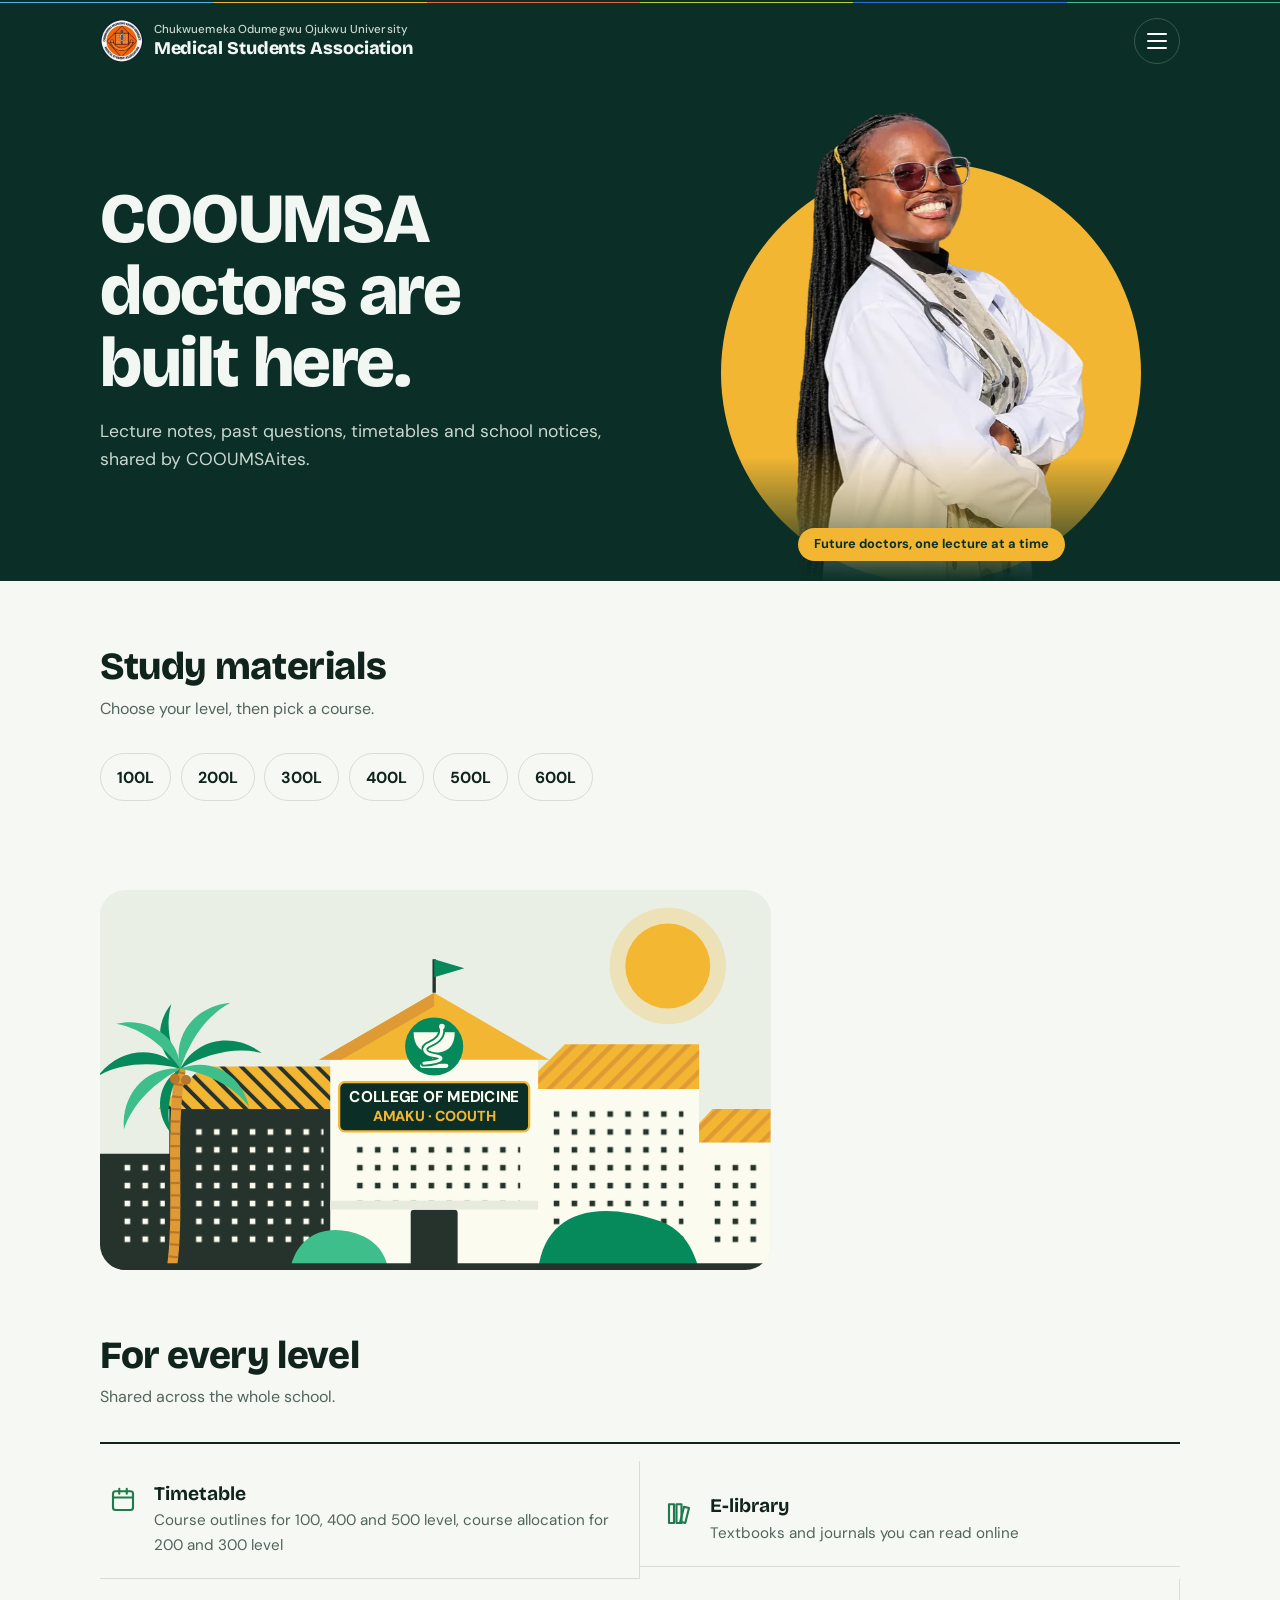
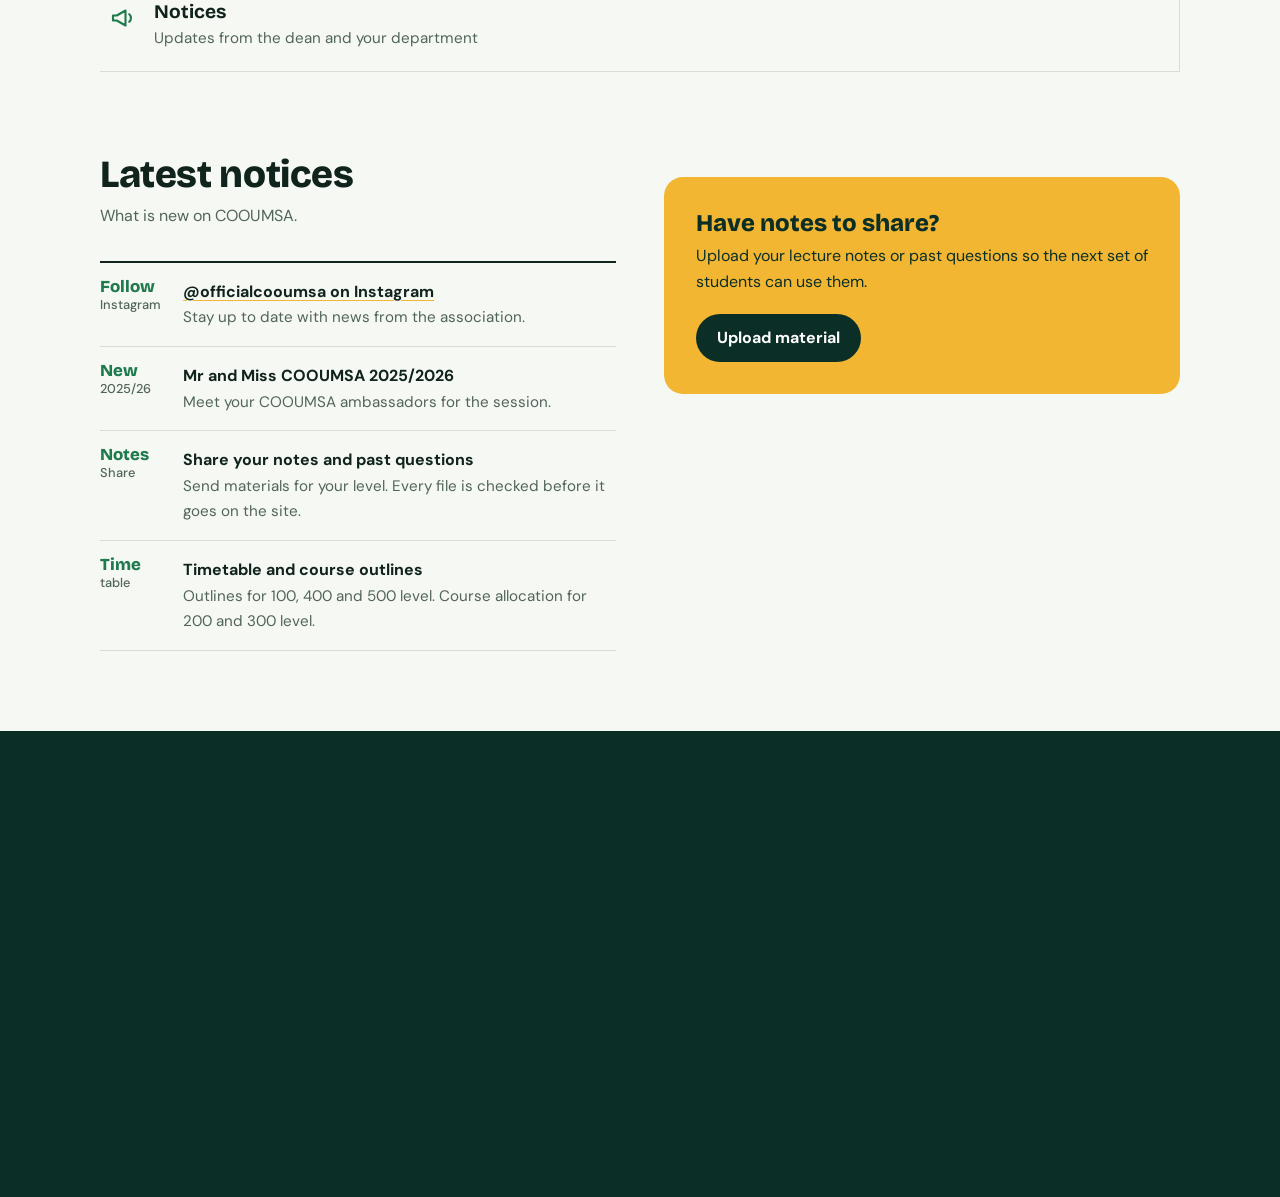
==== commit b8236d24: "update index.html" ====
--- a/public/index.html
+++ b/public/index.html
@@ -1,4 +1,4 @@
-<!DOCTYPE html>
+<!DOCTYPE html> 
 <html lang="en">
 <head>
 <meta charset="utf-8">
@@ -172,7 +172,7 @@
 .ul{display:block;font-weight:700;font-size:.9rem;margin:0 0 1rem;color:var(--ink)}
 .uf{display:block;width:100%;margin-top:.35rem;border:1.5px solid var(--line);border-radius:.8rem;background:var(--panel);color:var(--ink);font:400 1rem var(--body);padding:.7rem .9rem;box-sizing:border-box}
 .uf:focus-visible{outline:3px solid var(--gold);outline-offset:2px}
-.ub{width:100%;height:50px;border:0;border-radius:99px;background:var(--green);color:#fff;font:700 1rem var(--body);cursor:pointer}.ub:disabled{opacity:.6}
+.ub{width:100%;height:50px;border:0;border-radius:99px;background:var(--green);color:#fff;font:700 1rem var(--body);cursor:pointer}.ub:disabled{opacity:.6}.ub.busy{display:flex;align-items:center;justify-content:center;gap:.6rem;opacity:.85}.ub.busy::before{content:"";flex:none;width:18px;height:18px;border-radius:50%;border:2.5px solid rgba(255,255,255,.35);border-top-color:#fff;animation:ubs .8s linear infinite}@keyframes ubs{to{transform:rotate(360deg)}}
 .ums{margin:.9rem 0 0;font-size:.95rem;min-height:1.4em;color:var(--muted)}.ums.ok{color:var(--leaf);font-weight:700}.ums.er{color:#B3261E}
 .ush{font:700 1.05rem var(--head);color:var(--ink);margin:1.6rem 0 .7rem}
 .ush:first-of-type{margin-top:1.2rem}
@@ -209,7 +209,7 @@
 .usv b{display:block;font-size:.98rem;color:var(--ink)}
 </style>
 <script>document.documentElement.classList.add("js")</script>
-<script>window.COOU_UPLOAD="https://script.google.com/macros/s/AKfycbzPGD-pj0K7ALBx5R7NW-6Cs8kWBdqFMFBaVbWwYIOZHFx2cLpZcfQTKQHCefx8oJ-4/exec";</script>
+<script>window.COOU_UPLOAD="https://script.google.com/macros/s/AKfycbzPGD-pj0K7ALBx5R7NW-6Cs8kWBdqFMFBaVbWwYIOZHFx2cLpZcfQTKQHCefx8oJ-4/exec";window.COOU_BZ=function(b,on,t){if(!b)return;b.classList.toggle("busy",!!on);if(on){if(b.dataset.t==null)b.dataset.t=b.textContent;b.textContent=t||"Sending..."}else if(b.dataset.t!=null){b.textContent=b.dataset.t;delete b.dataset.t}};</script>
 <style>
 .ov{position:fixed;inset:0;z-index:100;background:var(--bg);color:var(--ink);display:flex;flex-direction:column;padding-top:env(safe-area-inset-top,0px);padding-bottom:env(safe-area-inset-bottom,0px)}
 .ov[hidden]{display:none}
@@ -648,15 +648,15 @@
 var RM=document.getElementById('rptm'),RN=document.getElementById('rptn'),RG=document.getElementById('rptgo'),RR=document.getElementById('rptr'),ri2=-1,rg2=-1,rsel='';
 if(!window.COOU_UPLOAD){var sr=document.getElementById('shrep');if(sr)sr.hidden=true}
 function reported(){try{return JSON.parse(localStorage.getItem('rep')||'[]')}catch(e){return[]}}
-function openReport(i,g){if(reported().indexOf(F[i][1])>-1){toast('You already reported this file');return}ri2=i;rg2=g;rsel='';RN.value='';RM.textContent='';RM.className='ums';RG.disabled=false;Array.prototype.forEach.call(RR.children,function(b){b.setAttribute('aria-checked','false')});document.getElementById('rptf').textContent=F[i][0];RP.hidden=false;lock();history.pushState({ov:1},'');depth++}
+function openReport(i,g){if(reported().indexOf(F[i][1])>-1){toast('You already reported this file');return}ri2=i;rg2=g;rsel='';RN.value='';RM.textContent='';RM.className='ums';RG.disabled=false;COOU_BZ(RG,0);Array.prototype.forEach.call(RR.children,function(b){b.setAttribute('aria-checked','false')});document.getElementById('rptf').textContent=F[i][0];RP.hidden=false;lock();history.pushState({ov:1},'');depth++}
 RR.addEventListener('click',function(e){var b=e.target.closest('.ufc');if(!b)return;rsel=b.dataset.v;Array.prototype.forEach.call(RR.children,function(x){x.setAttribute('aria-checked',x===b)});RM.textContent=''});
 document.getElementById('rptbk').addEventListener('click',back);
 RG.addEventListener('click',function(){
  if(!rsel){RM.textContent='Choose a reason first.';RM.className='ums er';return}
- var F0=F[ri2],gn=(cur&&cur.g&&cur.g[rg2])?cur.g[rg2][0]:'';RG.disabled=true;RM.textContent='Sending...';RM.className='ums';
+ var F0=F[ri2],gn=(cur&&cur.g&&cur.g[rg2])?cur.g[rg2][0]:'';RG.disabled=true;COOU_BZ(RG,1,'Sending...');RM.textContent='';RM.className='ums';
  fetch(window.COOU_UPLOAD,{method:'POST',body:JSON.stringify({action:'report',id:F0[1],title:F0[0],level:cur&&cur.l,course:cur&&cur.c,group:gn,reason:rsel,note:RN.value.trim()})})
- .then(function(x){return x.json()}).then(function(j){if(j&&j.ok){var r=reported();r.push(F0[1]);try{localStorage.setItem('rep',JSON.stringify(r.slice(-200)))}catch(e){}back();toast('Thanks. We will review this file.')}else{RG.disabled=false;RM.textContent='Could not send. Try again.';RM.className='ums er'}})
- .catch(function(){RG.disabled=false;RM.textContent='Could not send. Check your connection.';RM.className='ums er'})});
+ .then(function(x){return x.json()}).then(function(j){if(j&&j.ok){var r=reported();r.push(F0[1]);try{localStorage.setItem('rep',JSON.stringify(r.slice(-200)))}catch(e){}COOU_BZ(RG,0);back();toast('Thanks. We will review this file.')}else{RG.disabled=false;COOU_BZ(RG,0);RM.textContent='Could not send. Try again.';RM.className='ums er'}})
+ .catch(function(){RG.disabled=false;COOU_BZ(RG,0);RM.textContent='Could not send. Check your connection.';RM.className='ums er'})});
 function fromHash(){var m=/^#file=([\w-]+)$/.exec(location.hash);if(!m)return;var k=-1;for(var j=0;j<F.length;j++){if(F[j][1]===m[1]){k=j;break}}history.replaceState(null,'',location.pathname+location.search);if(k>-1)openFile(k)}
 var sx=0,sy=0,sT=0;
 function ts(e){var t=e.touches[0];sx=t.clientX;sy=t.clientY;sT=Date.now()}
@@ -722,15 +722,15 @@
  var G=grp();if(!G){say('Please choose a lecturer or type the name.','er');return}
  if(!f){say('Please choose a file.','er');return}
  if(f.size>15*1024*1024){say('That file is over 15 MB. Please send a smaller one.','er');return}
- go.disabled=true;say('Sending... please keep this page open.');
+ go.disabled=true;COOU_BZ(go,1,'Sending...');say('');
  var r=new FileReader();
- r.onerror=function(){go.disabled=false;say('Could not read that file.','er')};
+ r.onerror=function(){go.disabled=false;COOU_BZ(go,0);say('Could not read that file.','er')};
  r.onload=function(){
   var b=String(r.result).split(',')[1]||'';
   fetch(U,{method:'POST',body:JSON.stringify({level:lv.value,course:co.value,group:G,title:t,name:na.value.trim(),fileName:f.name,mime:f.type,data:b})})
   .then(function(x){return x.json()})
-  .then(function(j){go.disabled=false;if(j&&j.ok){say('Thank you! Your file was sent and will appear once it is approved.','ok');fm.reset();showF();fsel='';lsel='';ln.value='';fill()}else say('Upload failed. Please try again.','er')})
-  .catch(function(){go.disabled=false;say('Could not send. Check your connection and try again.','er')})
+  .then(function(j){go.disabled=false;COOU_BZ(go,0);if(j&&j.ok){say('Thank you! Your file was sent and will appear once it is approved.','ok');fm.reset();showF();fsel='';lsel='';ln.value='';fill()}else say('Upload failed. Please try again.','er')})
+  .catch(function(){go.disabled=false;COOU_BZ(go,0);say('Could not send. Check your connection and try again.','er')})
  };
  r.readAsDataURL(f)
 });
@@ -738,8 +738,9 @@
 function esc2(x){return String(x)}
 fetch(U+(U.indexOf('?')<0?'?':'&')+'list=1').then(function(x){return x.json()}).then(function(a){
  if(!Array.isArray(a))return;
+ var HD={};a.forEach(function(m){if(m&&m.hide&&m.id)HD[m.id]=1});
  a.forEach(function(m){
-  if(!m||!m.id||!m.level||!m.course)return;
+  if(!m||!m.id||!m.level||!m.course||HD[m.id])return;
   var ty='pdsvi'.indexOf(m.type)>-1?m.type:'d';
   if(m.hidden)return;F.push([esc2(m.title||'Untitled'),m.id,ty,String(m.name||'a student').slice(0,60)]);var ix=F.length-1;
   var gn=m.group||'Student uploads';var L=LIB[m.level]||(LIB[m.level]={});var g=L[m.course]||(L[m.course]=[]);
@@ -747,7 +748,10 @@
   if(!grp){grp=[gn,[]];g.push(grp)}
   grp[1].push(ix);
   if(grp[2]){var sg=null;grp[2].forEach(function(z){if(z[0]==='New uploads')sg=z});if(!sg){sg=['New uploads',[]];grp[2].push(sg)}sg[1].push(ix)}
- })
+ });
+ /* files the owner hid from the report email: drop them from every folder */
+ function pr(l){return l.filter(function(i){return !(F[i]&&HD[F[i][1]])})}
+ if(Object.keys(HD).length)Object.keys(LIB).forEach(function(lv){var L=LIB[lv];Object.keys(L).forEach(function(c){var g=L[c];if(!Array.isArray(g))return;g.forEach(function(x){if(!Array.isArray(x))return;if(Array.isArray(x[1]))x[1]=pr(x[1]);if(Array.isArray(x[2]))x[2].forEach(function(y){if(Array.isArray(y)&&Array.isArray(y[1]))y[1]=pr(y[1])})})})})
 }).catch(function(){})
 })();
 </script>
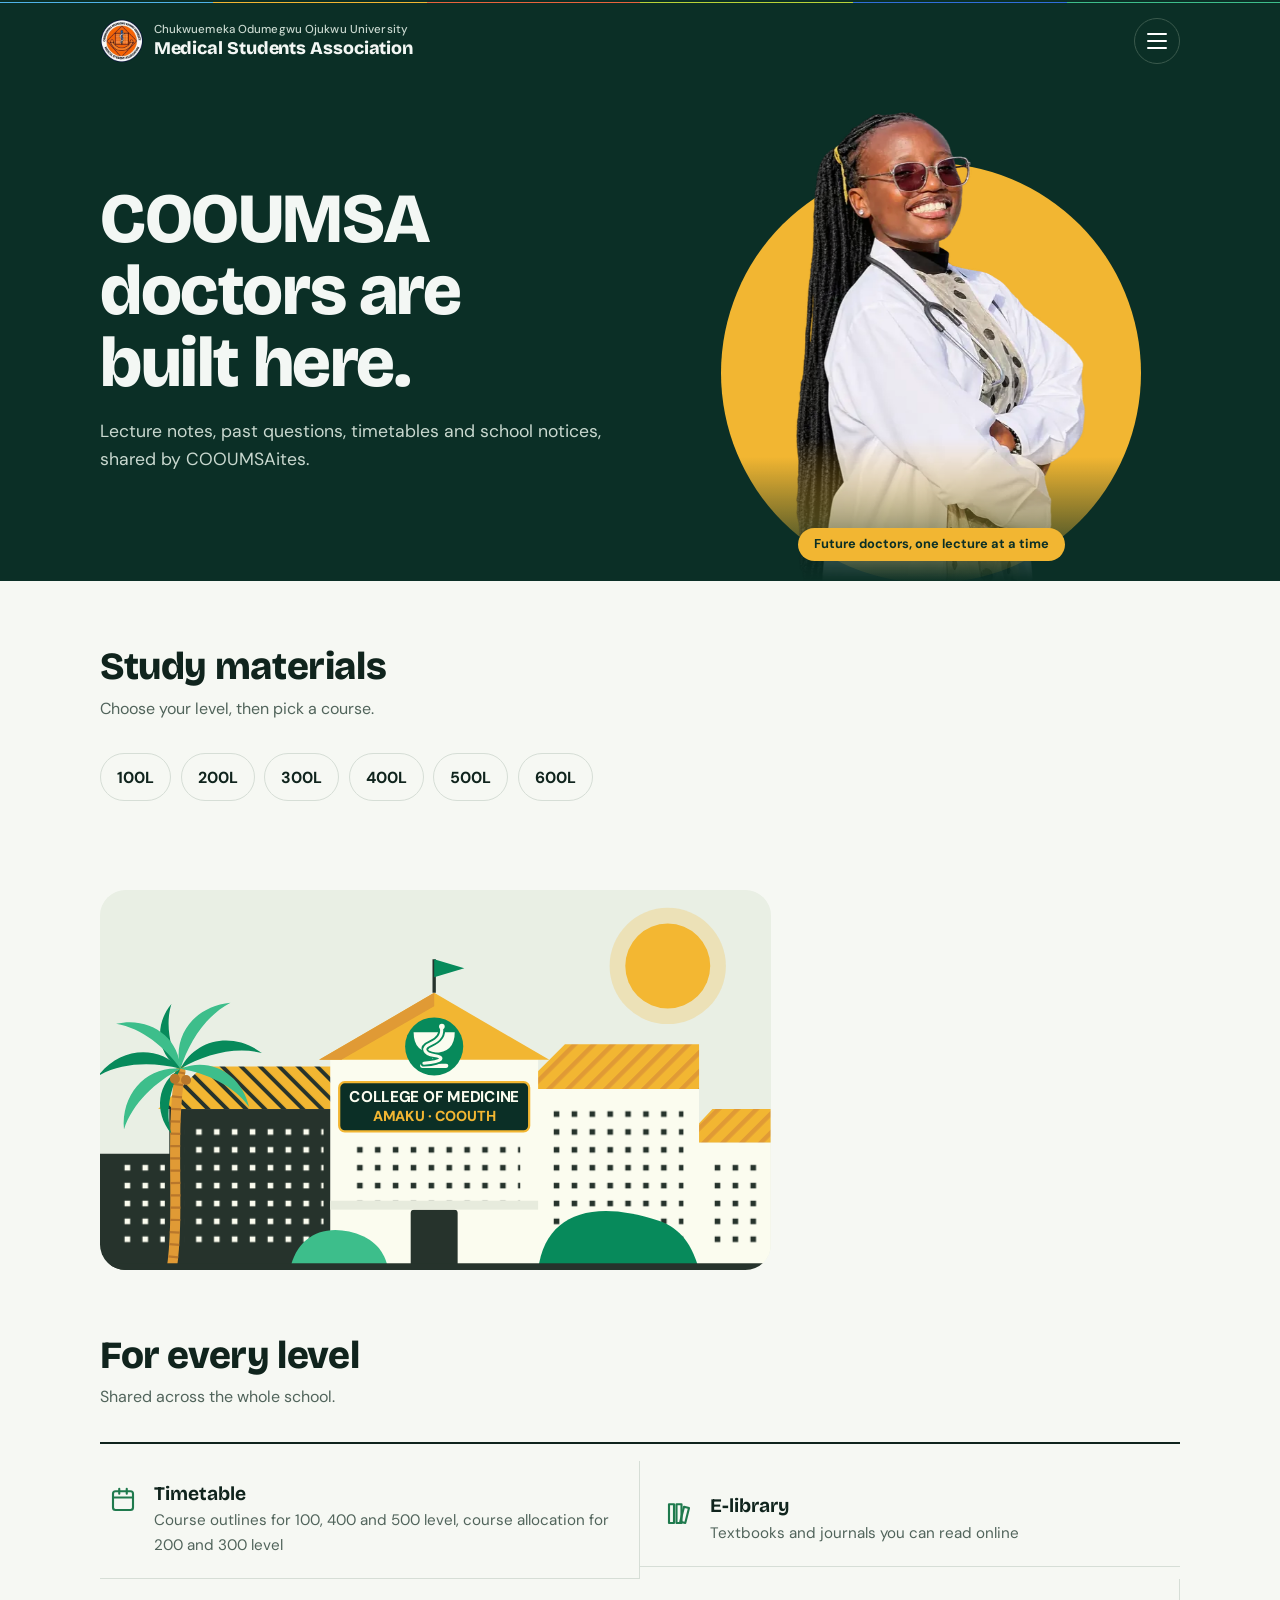
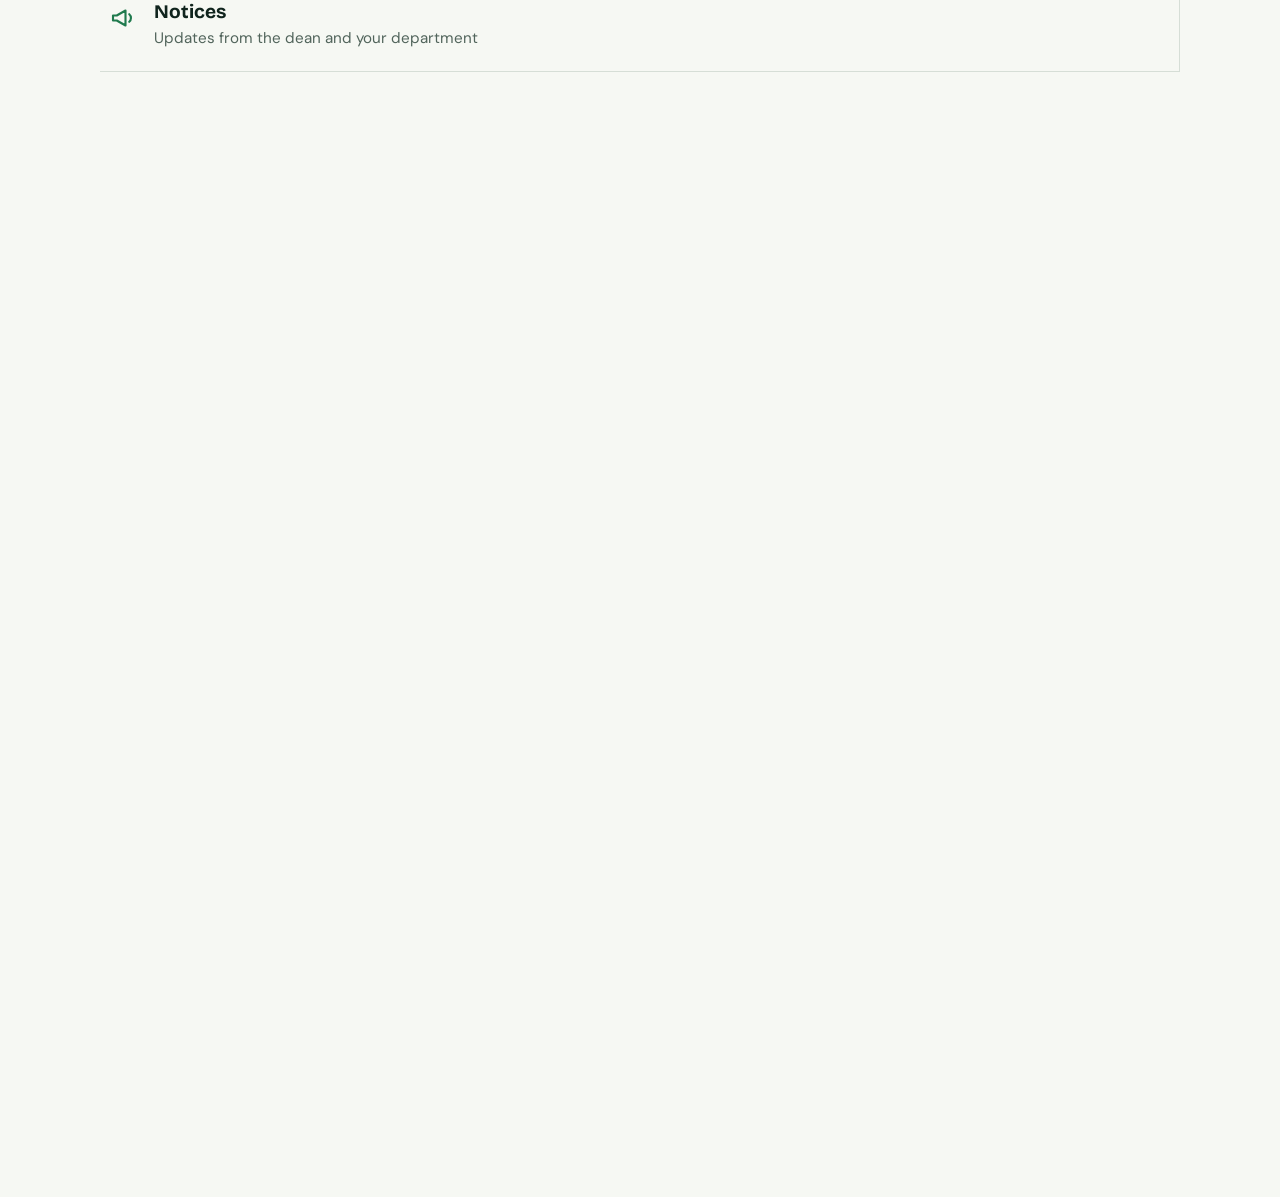
==== commit d5a96fa4: "update index.html" ====
--- a/public/index.html
+++ b/public/index.html
@@ -193,6 +193,11 @@
 .upf{display:flex;align-items:center;gap:.6rem;box-sizing:border-box;width:100%;margin:0;min-height:50px;padding:.6rem 1rem;border:0;border-top:1px solid var(--line);border-radius:0;background:none;color:var(--leaf);font:600 .95rem var(--body);text-align:left;cursor:pointer}
 .upf svg{flex:none;width:30px;height:30px;padding:6px;box-sizing:border-box;border-radius:50%;background:#E3F1E8;fill:none;stroke:var(--leaf);stroke-width:2.4;stroke-linecap:round;stroke-linejoin:round}
 .upf:hover,.upf:active{background:#F1F6EF}
+.upf.dla{font-weight:700}
+.dpb{height:6px;margin:.2rem 1rem .6rem;border-radius:3px;background:var(--line);overflow:hidden}.dpb[hidden]{display:none}.dpb i{display:block;height:100%;width:0;background:var(--leaf);transition:width .3s}
+.rps.w{white-space:normal;overflow:visible}
+.shp .ub.g{background:transparent;color:var(--ink);border:1.5px solid var(--line)}
+@media(prefers-reduced-motion:reduce){.dpb i{transition:none}}
 .upf:focus-visible{outline:3px solid var(--gold);outline-offset:-3px}
 .fl .by{display:block;font-size:.78rem;font-weight:400;color:var(--muted);margin-top:2px}
 .rpb{padding:.4rem 1rem .4rem}.rps{margin:.2rem 0 .8rem;font-size:.9rem;color:var(--muted);overflow:hidden;text-overflow:ellipsis;white-space:nowrap}
@@ -549,6 +554,7 @@
 <button type="button" data-a="copy"><svg viewBox="0 0 24 24" aria-hidden="true"><rect x="9" y="9" width="11" height="11" rx="2"/><path d="M5 15V6a2 2 0 0 1 2-2h8"/></svg>Copy link</button>
 <button type="button" data-a="report" id="shrep"><svg viewBox="0 0 24 24" aria-hidden="true"><path d="M5 21V4h11l-1.5 4L16 12H5"/></svg>Report a problem</button></div></div>
 <div class="sh" id="rpt" hidden><div class="shb" id="rptbk"></div><div class="shp" role="dialog" aria-modal="true" aria-labelledby="rptt"><div class="sht" id="rptt">Report this file</div><div class="rpb"><p class="rps" id="rptf"></p><div class="ufl" id="rptr" role="radiogroup" aria-label="Reason"><button type="button" role="radio" class="ufc" aria-checked="false" data-v="Outdated">Outdated</button><button type="button" role="radio" class="ufc" aria-checked="false" data-v="Wrong folder">Wrong folder</button><button type="button" role="radio" class="ufc" aria-checked="false" data-v="Duplicate">Duplicate</button><button type="button" role="radio" class="ufc" aria-checked="false" data-v="Wrong or poor quality">Wrong or poor quality</button><button type="button" role="radio" class="ufc" aria-checked="false" data-v="Other">Other</button></div><textarea class="uf" id="rptn" rows="2" maxlength="200" placeholder="Add a short note (optional)"></textarea><button type="button" class="ub" id="rptgo">Send report</button><p class="ums" id="rptm" role="status"></p></div></div></div>
+<div class="sh" id="dlall" hidden><div class="shb" id="dlbk"></div><div class="shp" role="dialog" aria-modal="true" aria-labelledby="dlt"><div class="sht" id="dlt">Download folder</div><div class="rpb"><p class="rps w" id="dls"></p><div class="dpb" id="dlpw" hidden><i id="dlbar"></i></div><p class="rps w" id="dlp" role="status" hidden></p><p class="rps w" id="dln">If your browser asks to allow multiple downloads, tap Allow.</p><button type="button" class="ub" id="dlgo">Download files</button><button type="button" class="ub g" id="dlx">Close</button></div></div></div>
 <div id="toast" role="status" aria-live="polite"></div>
 <script>
 var F=[["PREFACE BY THE PRESIDENT COOUMSA","1tV46ZyVptt8D4zxzFIirsdiOVkM67opz","d"],["Anatomy Practical Material","1sXc4cImPx8WkPlZEvmmjLd5vyRbgUKUU","p"],["MBC practical material","1sPTKK7rsRauIXGvYr0JBJXIq-kOV6IUn","p"],["physiology steeplechase material","1sPTCPfOxPlOiil3Zm3AB_0OdLO_IZ-nG","p"],["CMDA MOCK PRACTICALS NEW 2023","1sIGxnNeyO58k54lwFrz4vFkpCzYixuaI","p"],["COOU ANATOMY STEEPLECHASE MATERIAL","1guIk9r5Cf5kdR7nfrjhnyATUDxKzY99V","p"],["MBC practical: Tests for carbohydrates, fats and proteins","1ArPVwB5rjLCtqwSI5E-pgo4onV7Kpb-T","p"],["(Orinasam) Premium Anatomy Mcq","1HsMselq8_KUDQW5Xo0ii41W65W4R314s","p"],["COOU 2ND INCOURSE ANATOMY MCQ 2019 SET","1TdL3SMMmD2Vsb3xhJC3fubR3L2oXogyx","d"],["coou anatomy 2015 mock","1v9Wl8rxlRZoP7t99FmFWqvFRAdq9jm7e","p"],["anatomy 2018 mock Lion's set","1v3iwHPxEQlIM0nVSrcETrPGD-UXZTRCW","p"],["anatomy 2018 mock","1v2mJjKtj5Ojla5LguLhZCsJH6ABtGQO0","p"],["Anatomy","1sMAyfeqsl_G_uufWYjgnYUalCzQzXCEU","p"],["anatomy mbbs 2014","1rr4CL0hGMSeF_7BwI4oZ-UX9SGtD3lf2","p"],["2015 mbbs coou anat","1rpNH0fA9R3thDyCXvA1DgE7a6GfIQWga","p"],["2017 mbbs coou anat","1rjIZRlgwsUwB77ZH7dhi3N7HcnQRXihE","p"],["Fortune anatomy mcq","1rg4qfi7FRkaF8KmB5krAIAJD_J3wHokI","p"],["uzo anatomy mcq","1rUMpB5e8AaiQyQHWHO0TsqfyfLwNtBz2","p"],["we must pass this anatomy","1rPOXkmbuAgVWKjf46F1hxhSKii4QCW7T","p"],["Ada anatomy mcq","1rEMzddFpMKi5MioVQ1eA4zmrwuZWkqsJ","p"],["2023Seat of Wisdom Study group Mock and Mbbs 2023 on Phpysiology 300l tutorial","1WgLVwwrQCX_CATBgJiHjDu9w4xOVEFOR","p"],["coou anatomy mock","13yL-lhbXnS9MGmEBkAsk1czcpFWLWr-r","p"],["coou anat mbbs","18b-e5D_8RTHSjDGRRttE3pM3-8w7Z4_y","p"],["coou anatomy 2017 mock","1SXJSdyEzN_UNysHksIXZpuxjRROvUwvT","p"],["coou anatomy 2016 mock","1TQW7FTYSz3Ot_HC6sSVA4XHZSrHiqzeG","p"],["anatomy 2014 mock","16Jp2Nx4CrrBJCMjAncrPx4XbBK1vJABh","p"],["anatomy 2017 mock Ada's set","1bBbx6U6BNQiw2B2Gfv_K_e5lR3_YzwAs","p"],["anatomy 2013 mock","1xh0qwBYNcV7s6sDlDXlU8II9XBao8R3X","p"],["2018 coou mbbs anat","1SqwUJHncPF2eV9wVP9Y5vaMm6-adAQcy","p"],["mbbs anatomy 2013","1G7Ya7fQ-2zP9ZR_AC5SyAPkc_HGXNmlo","p"],["coou mbc 1st incourse 2021 set","1VD3q9hSSf4nc_-ESS67H9XwMEnl1uYUU","d"],["coou mbc 2013 resit","1vCD9tQAZ2MgLVmE9RY63r2dcikCxHPIa","p"],["Coou mbc second incorse pq","1QToawNPuG8_tye3PIlOgewE9HWoa5Jfd","p"],["coou school incourse 2 mbc","1eWlzvwr3FbLUzwUM3e4JSIsILAU94Wnv","p"],["Anal Canal Anatomy","1ivzNAbapqIhyCcNQaX8EuL0epqj75PGU","v"],["Anatomy of PERINEUM","1-VX0tgLvM0SNaEW3CFy0OsPQbtDeLfY6","v"],["Amino Acid Degradation -- Transamination","13oLe-CSUbGn-3PUR397NlpcMjErvYzq7","v"],["04- Gastrulation","1dZFNPrjX5bMurYUdppMOIOr6vzFPeW36","v"],["092 Brachial Plexus Anatomy","1s3zU64nii9LdGUT14Abua64bMqr4B8o6","v"],["Biochemistry Vitamin Overview-1","1N5CBZl-t8prSCCtYbBhtwiq2oJACmFh3","v"],["Anatomy Series The Thoracic Cavity by Dr. Shakti Chandra","17Qu2Do44ULlcYqMCbNrcMtxTvXkwQ_lP","v"],["Anatomy of the Human Breast and Axilla 22","1tCpM4QxgO2oPi9K8qW7uRZP7t92gc4xg","v"],["Anatomy Of The Elbow, Animation - Everything You Need To Know - Dr. Nabil Ebraheim","16mQyZNLym2ZIIJ8sUD5AvkLf-mwdkAkK","v"],["An easy way to remember arm muscles PART 1","17ThoYRXFD_mAsYNFFI9IpZtfI_1vbTvR","v"],["Anatomy Lecture on PANCREAS ........... by Dr. Yusuf","1WD1m8xllMPp2W-U4y86AHlV4QqgMBt4z","v"],["Anatomy Lecture of Lung, Pleura Broncho-pulmonary segments (Part I)","1MCHkGiH-EOJxx6cqwY4Za5NBlMuEnQab","v"],["Anatomy I Episode 16 3A Appendicular Muscles- TEACHER T AND OWEN","1LVqZpnXgOThQiI6Z6CYQRlFaV87mscmz","v"],["Anatomy of the Heart","1sf8GZm9zcuG_EqmAPwc_yeC0qQf5vAGw","v"],["Anatomy of the human stomach","1lHJVsQYNHY2M9d9vfuKooB-SNYTJrVu5","v"],["Anatomical dissection #22 Shoulder & arm muscles","1hi7DilskL_aTUZ8TLEQooaQk7TIR14th","v"],["Ankle Joint - 3D Anatomy Tutorial(360p)","1cS2sZR_tW8MfnEza129WjifhLYndssLp","v"],["Adductor Canal preview - Location Content - Human Anatomy Kenhub(360p)","1P2XPHh9i_NXh-u7gQrSTCoU5Fv9YUAeO","v"],["Anatomy Of The Popliteal Fossa - Everything You Need To Know - Dr. Nabil Ebraheim( 360p)","1Ssq1YABgLR6_fP2vgndXxk00u3oN2C7l","v"],["Arterial Anastomosis around the Scapula - Upper limb gross anatomy 2C medical ani","1AbIf28_YBanYiMo71riMHJ9wq4uCjbH9","v"],["Biochemistry Vitamin Overview","1p2cug2aCjSsPAshHv3vEMZMI2Ik85uXI","v"],["Biochemistry Amino Acids tutorial - YouTube","1iirMNfjzCmXR3D79y18HxT4wB8SWWsmO","v"],["AUTONOMIC NERVOUS SYSTEM; PART 3 by Professor Fink","1uvJIaLwR3kgFGqGl-c2vHbvARwLA66_W","v"],["AUTONOMIC NERVOUS SYSTEM; PART 2 by Professor Fink","1VGR8QGpS5_hVIyyYlVDgZeobnJFVqYxb","v"],["AUTONOMIC NERVOUS SYSTEM; PART 1 by Professor Fink","1DWKMWxhZCNP7LoL1_4q-nhJ6fYt-mKoK","v"],["Aqueous Humor - Production, Circulation 360P","1CjhjZP3QoyAM316BS3eBzJGxSRGKnQgN","v"],["anatomy of the ear part 3 3 (the inner e 360P","1cMdktACmJp4dSqjn_aSm3nu_xxQOEBoV","v"],["anatomy of the ear part 2 3 (the middle 240P","1306tN-yIOC1h6Hq0a52Y_YlG0mztgJVg","v"],["anatomy of the ear part 1 3 (external ea 240P","17fOWVIa90pm59mTaxo32-Tv-EsoqNxMM","v"],["Anatomy - Cranial Nerves Overview 480P-reformat-16842960","1_1q8uupN4o8rHl_y4QV53Ol_aDYCasZo","v"],["Anatomy - Middle Ear","1bwnMtAwMdK52VhVhW5gkVOdTXrCS2JzK","v"],["Anatomy - Eye Overview-1","1YPYawOpzqT9xpnZDnvxQWZfHYk3bsCBa","v"],["Anatomy - Brain (Circle of Willis and Stroke)-1","1NIrjDX3ZiG8rCYQEZ1r3mF5Wc7LgLTHT","v"],["9 Proofs You Can Increase Your Brain Pow 480P-reformat-16842960","1ApqeCyDN4AKbRv9B7LaIya1IcqPHTGX3","v"],["2 Daughters with Cerebral Palsy (one tic 240P","1BLIxWmjjxMn2Ga99wJ6f42tMGeBC5V8Q","v"],["2-Minute Neuroscience Vestibular System 360P","1wC8PeWbVrOj3J9F9LaqgbR5xmGyjIya2","v"],["Axillary Nerve 7C 3D Anatomy Tutorial","1R5UmAoZCCwoXs4oJ08b_zev4xid6mI3P","v"],["Axillary Artery Tutorial","1q4P_8Kqff8iLAjg4ohLsoXn4gz-Qnpec","v"],["Axilla anatomy","1-_WwZ9D02SljX205-3OAUxNJnXgmUqod","v"],["Arm muscles - Origin 2C Insertion 26 Innervation - Human Anatomy 7C Kenhub","13ru6_zpGfRa3a0Nnw-p7EQNJr1q7U4IP","v"],["Anatomy of LIVER Extra Hepatic Biliary Apparatus ......... by Dr. Yusuf","1H-DOtJ7dFASVteWTnuu8MXK1tumW-_Yj","v"],["Anatomy of Kidneys and Suprarenal Glands","1-TwWEBegGiAW0x6WEUgc2SQqvHjEtNe4","v"],["Anatomy Lecture on Small Intestine ........ by Dr. Yusuf","1hQNJXbC-LbjMLZyVVP05a_Kp4w4IMCOn","v"],["Anatomy Lecture of the SPLEEN ............ by Dr. Yusuf","1dcWS3V7sBkXaJYNTyU1ycEqTXTghThRJ","v"],["Anatomy Lecture of Supra Renal (Adrenal) gland","1ogLv52gqCmQyVvpnEo_vacHyMoUNbzbc","v"],["INTROSPECT INTO THE MEDICAL SCHOOL; THE GUIDE!","1-Sj3bf2L48wb0aeQOMrZEYcTbi726ogr","d"],["HOW TO PREPARE AND PASS MBBS EXAMS EXCELLENTLY","1iFq5w6vQ8vJK4Mz2oN19m-eWOw9U2edB","d"],["HOW TO PREPARE EFFECTIVELY FOR VIVA VOCE EXAMS","12exzGKwjp4fyRqEDEH0fze94o4PcNtrV","d"],["STRUCTURE OF THE MEDICAL SCHOOL, COURSES AND EXAMS","1Cc4TKT1UM9eX-9xD8UEcb3kryVfNJyVi","d"],["MEDICAL STUDY TIPS FOR MEDICAL STUDENTS ON HOW TO PREPARE FOR THE MBBS EXAMS","1eltneNjQ9PaXVTv14IHDkwGHG9PbEYgr","d"],["cmda mbc mock questions 2023","1UNcsPfm0RUhD-1BhijAML_aqKJs1xI0J","d"],["CMDA MBC MOCK QUESTIONS 2","1U03SWnHATlcf4qS4gemFHl8qI59xIYmH","d"],["unn 2nd mbbs","1vKMHLOFFrLDxJooXcz4NOvZgU5-SBlgW","p"],["Mbc cmda mock mcq","1KPQ0hGdWqm9bpntzkEbL_ACLXhwqj0m9","p"],["Ebsu MBC 2013 mbbs exam","1t_qEP90eUSNBw2YAYAJRXDDZuZ7sIMaZ","p"],["Ebsu mbc 2016 mbbs exam","1tTK-fatVbRwjOtFQQ1ak2G5W4X1Wb_Mk","p"],["revision pq biochemistry","1rBaV5qg_n6iDPT003UTcR8d5pDoERBS-","p"],["2nd mb resit Ebsu 2011","1r6X5pQp3spYvas3IcgSr0iOjzarW3kZk","p"],["ebsu 2nd mb 2012","1r5P3ZoNu0b5hB6t8KULPy1_j-03rVklJ","p"],["2nd incourse MBC material","1qoV1dUYjLaEU3WSLeLircVBJS0Pt2XGB","p"],["chisom(300)mcq past questions","1lv0-mYUZV959nqEa-sLK6B3NcRL1ZyLA","d"],["cmda mbc mcq","1ppFUCkLZPjyDYLes6K04akiaKI_eIpWb","p"],["Ada mbc mcq","1WChu_CxilHSKzokjslBB4tRtyT5KBN5G","p"],["2010 mb resit ebsu","1qsgBqsSvUECn3crGhFXgzK6weEo2X8Nj","p"],["ebsu mbc 2011 2nd mbbs","12tldKT3AEErlMOODcccqS0BGZQqcNGoy","p"],["ebsu mbc 2013 mock","1TEpibQKaOfn7zf47Y0eN-nZp2K8SbkSD","p"],["ebsu resit 2009","1x4cWKdAzRzBKaf9Ll2nCaAyyA71LOMMx","p"],["unnamed","1TmRXIJ5hzBZun6cWcwnsvsbUjFUeTliL","p"],["carbohydrates-multiple-choice-questions-11-pdjjj","1IElwBKUSJCIj7Kd0HNDO4DodP2GmGpr3","p"],["Chisom - Multiple Single choice questions WITH ANSWERS - 300q (2011-2012) - Bi","1ObsOAurr6ZtzHYvUjXHUEPSJwjSxTyct","p"],["mcqs-lipids","1KzAy1rH7-vGwIo3dTDGBSxqCnObhOJVK","p"],["MARK'S BIOCHEM","1Z78dCUUAC9Wr566fZNwLIHXMHL7GkFld","p"],["DM Vasudeevan-Textbook of Biochemistry for Medical Students","1ZaVPvRondxg5_YHWOODkdWg_Qb8UQ6Mj","p"],["MN Chatterjea - Textbook of Medical Biochemistry 8th Edition","1Z6gKWG6rndF0VsHNnkus2umrEMFlC_Lt","p"],["SECOND SEMESTER COURSE ALLOCATION 2021","1aeqUkisN5QKDx4CTqwFL62omoyiicYqY","d"],["FIRST SEMESTER COURSE ALLOCATION","1ES3Tdult2L1FTE3JkdoMjhr9-DsZ71p6","d"],["NEUROPHYSIOLOGY NEW STDNTS NOTE 3","1qQPZkIFiWKL3SUrWhEtgElvi4z8veZlh","d"],["VITAMINOLOGY","1b8rZ1ObUvJu4W6nFuImEdtgciFVk3Bef","s"],["Anatomy of the Face","1qUPVcKi4YPAXKeNCUbR6Qlyj8R5lkA_J","d"],["NEUROPHYSIOLOGY NEW STDNTS NOTE 1","1qQCvVmBALonismPXhPQ7AAOMO4zUID8Y","d"],["SUBMANDIBULAR REGION","1poO8WOkvaqJkmpjiBsYx6_gfJO4_z1qj","d"],["INTERNAL AND EXTERNAL FEATURES OF THE SPINAL CORD","1u4cREVKDu9CkzSxUEIX2seRKPtaA7EPS","s"],["HISTOLOGY OF THE UTERUS","1txfn-jau8-4wlRSvv8nv8QvTLQytScrW","s"],["Histology of the Vagina and Ovary","1txTGd3tAnccep5QZedLD4boozbs0jqU-","s"],["HISTOLOGY OF THE MAMMARY GLAND","1tjXaQFxQHWduhWEy_HfSSEKoIisBDyHq","s"],["MembraneBiochemistry by DrOlisa","1tbGVXru-4umFl9tzuJqsc8XRK9RAEdG7","p"],["calculations-in-bioenergetics","1sDobRREO0DMrmwsLp3R8rF6RpgzVf3Td","p"],["Bioenergetics ENG","1sA3NwLBfW3F04ETe-OYF3DaQkcpGhA5j","p"],["HISTOLOGY OF THE SPINAL CORD-1-1","1s22ILauF3IDkb7EyRxdu8gfyIIPXbUi_","s"],["EXTERNAL AND INTERNAL STRUCTURE OF THE BRAINSTEM","1rtMudNtsj71G0L3btIkMZJLYYqe8BHXe","s"],["EXTERNAL AND INTERNAL FEATURES OF THE CEREBELLUM","1s0rGPrOQn22WEKoflsNONJsrU8-cOMyb","s"],["metabolism of xenobiotics","1r4fHA6CoOG6m34B-OzQ1ah8hvQ-JZ6AZ","s"],["Accessory sex glands by Mr stanley","1qxdHfQ_CFvN9Gcd2jJUyXIsvNXUCdUxK","p"],["Histology of Male Reproductive System by Mr Elemuo Stanley Ebuka","1quTgiJwu7D0NegjejWNV8iBxwbOwqm10","p"],["Ductus Epididymis by Mr stanley","1qt8Z4X8VCLjCdKq9gHxcjUDwyXxdKtPr","p"],["Embryology of the face, nose and palate","1qXEoMn_tcZ8PNlDHYGGV6jlfZ01RWhtI","s"],["NEUROPHYSIOLOGY NEW STUDENTS NOTE 5","1qP6mKq6rq5WeAM2DRhPKvW6rPPf2fGh6","d"],["NEUROPHYSIOLOGY NEW STDNTS NOTE 2","1qOzSoLMYRepwpcm1I-oH7is6cjpxNHhO","d"],["NEUROPHYSIOLOGY NEW STUDENTS NOTE 4","1qK1O_DuMzxSgCXfudyLTI8ZFAR98m__H","d"],["dev of pons and medulla","1q8uERJqHN1qEvQjjXuzIUZfLw6Uln_hf","d"],["CRANIAL NERVE II","1q6B--yhcYy8f5oNCywJjRHIoEtcDG-B0","d"],["CRANIAL NERVE I","1q4kurM2cxHpv5-6LxGswpLuBcmyvOP1l","d"],["CRANIAL NERVE IV","1py3MWyv_17p9Kwp34q6HWhguXkLxCMLo","d"],["CRANIAL NERVE III","1pxBDQHXQU1jYNor-kRxh65KDMe511myd","d"],["CRANIAL NERVE VIII","1pvnoLRUhA8xkMWvfVJwKyQaXu_aQKrWV","d"],["DURAL VENOUS SINUSES","1pu0QukZj6hyqTmAoHfbAmAib6nYMX7Mf","d"],["MEDIAL COMPARTMENT OF THE THIGH AND ADDUCTOR CANAL","1ppsM4Y2wjaHoLnr6ZNunVTXFiHTcISbE","d"],["THIGH AND KNEE REGIONS","1ppRx6_iICefKTMvjx8xgwMZ99Z4p30fF","d"],["NOSE AND PARANASAL SINUSES","1pfVXz8qk12wMtJznma5b4hI9gkB1P7Tt","d"],["GIT Disorders","1qgNZW2sZh6G-hFAcYZlIu4outyIFPB4s","p"],["HISTOLOGY OF EYE; HISTOLOGY OF SKIN BY DR NWEKE","1pJSoprUBTdpFO8zC9m6yk64P0Gesezp0","s"],["HISTOLOGY OF THE KIDNEY BY DR NWEKE","1pD0Wptwen37fUTNWYJcQmcK0HZgzKlkK","s"],["ANTERIOR THIGH AND FEMORAL TRIANGLE-1","1FtiiXJTPZLnEuSrAoTeZRVET0eTYO0vS","s"],["MARKING SCHEME 2016 SECOND MBBS","1hjYUCavL1-kTM0nUZW3KtVwcMvEBaGkK","d"],["KNEE JOINT","16SGe9gbCqHoad_5VwehwKT4T95slvV2F","s"],["TRIANGLES OF THE NECK","1gWYsq9BmZ0RqfqaVc8oRI-yITek9Sx7Z","d"],["PTERYGOPALATINE FOSSA","1GkMYn_MNE4rwWaP4xw6L3CXNVV5WhWBC","d"],["LUMBAR PLEXUS","1YFlG41tYs86w9swVPS7Dm5F4y26M-LD2","d"],["MINERAL METABOLISM","1jp2OZMmOsfGR0VKg3Z9gcbBILDJ11ELW","s"],["Pharyngeal arches","1CDw4pMdwViTdLlTC_X_XBKRbXfHzGPnp","d"],["The Ear Note","1VvZj4M3Q-8PdbYZvsntfsov3foK0Nuld","s"],["Head & Neck","1va0uoGUN5sx_MoOhLmJtVGqYLaLRafqG","p"],["ARTERIAL SUPPLY OF HEAD AND NECK-1","1KWyKlTW1KXxzWIIFMlBypJuAf-L38tIp","d"],["01-Biological oxidation lecture 1","1wY-o_hX3sBYXLu-mJWHy4oibemH_i0N2","p"],["01-Biological oxidation lecture 2","1pVZBN1kl1iCOpuOxfHYeN07huQG0l_rf","p"],["GIT.. Physiology","1WOlqFIWOOg5ZTiLAlAQlhhgoDPaAYkLA","p"],["CARDIOVASCULAR PHYSIOLOGY BY MRS JENNIFER","1o6r2Gpk_rALVGriBBwkXcdzUPhXZSxeS","p"],["CVS Physiology handout-1","146xyniWBbQe6ea3SE2TTxLyOw334USTT","p"],["Renal physiology-1","1MD5ENi6mXHkqO2EdM_ueSg4ioyDNmtYY","p"],["Divine's Renal Physiology note","1yEyQwjGPHvVfZDCYlqUpev5JYGH6b1BJ","p"],["Respiratory Physiology Note","1uUzcKxcfYy9L0oXj7a6x0es9MNLG6sS9","d"],["lungs volume and capacity","1_k4v2mpCICNMqgOfAYcaahzCCxR5r0VW","p"],["Regulation of Respiration","1LMiQ1j-qVpWLnPRjNCN3wx7bQBbnKro0","p"],["exchange of gases","1YBJgkjKDwD6-wL2ENIEwjZ4DWjXbKy9G","p"],["COMPILED PAST QUESTIONS","1LUyhHKg_AlX_alqk6KJR-hRIkR3JHeOY","p"],["Renal-MCQs-2017-Dr-Ahmad-Alarabi","1IORQg6SY00kYkWn2ODGiCTDdfX4qJcsE","p"],["Ganong Review MCQs","130eZxJdw_1oKG1opM0R8WKMIy3YJza7b","p"],["ELECTRON TRANSPORT CHAIN","13srxpL31ejlHlf5eXRGVJdQRf7Xa0Qmz","p"],["inbornerrorofaminoacidmetabolism","10XF3Az2QCophXcRq-Nh26h7wxUnVoOcd","s"],["synthesis of amino acids","1CsBV43F8aO4Ln1N7yVk8PZXU1jeQj4um","s"],["Nutritional requirement and disorders","1c-YXs_pa2TcZ1TvpTfCjjIDhJbWLr8kz","s"],["Notes 260717 135223","1l74O-cEIEzkQW3mcM3PsuxJ31ioORE6I","p"],["MINERAL METABOLISM","1pf7zKgFNn8Fnr68v50MBCBzAdii2F3P7","s"],["Metabs lecture","1MY2rkWnQz0ISk8YhK6sfYKP3siBcuTp2","s"],["Fructose Metabolism","1JKtzaLfGYssEspIILIWLOmJNMFKTv1w3","s"],["Polyol Pathway Metabolism","1BZNHIpY8NivAwXxaFNlhPlUDwZT298Lc","s"],["Dr. IFEMEJE","1hg4imesMObSIa7Ohe93ls4lEQd920zUT","p"],["PPP","1ix2_yuZRZcNQRSlZoZ_Trv7m0gNUbmT6","s"],["Glycolysis and TCA","12dIVHcCclF-BrGKYcCbRDN27uStajjM2","s"],["BIOCHEMICAL FUNCTIONS OF TRACE ELEMENTS","1NIKooYNB_P9Hi1vIVIHL7AwKaVLTPOx1","s"],["Inborn errors of carbohydrate metabolism ar","1pTnXrozinWTD_0cWGj-AqNiBO3U37aCh","d"],["MBC LIKELY QUESTIONS AND ANSWERS (1)","1DAOLKd2KiZPZPigvr27EkZwgHho9FFWY","p"],["mbc mcq pdf","1kkf3WUHZzNNgPweFjAGBfCKNNZwSLiI4","p"],["BYJUS MCB Compiled","1hckal63Ooo-Q5gLofAqWM_lJy351rAAq","d"],["COMPILED PAST QUESTIONS","1KAE7Hrj6W4LqCobtNPKlyx4BTaLHspWQ","p"],["THE SPLEEN Phoenix","1TlFsXZuhS_uDTCOKFwmWtTL8wDnClVy_","p"],["CELIAC TRUNK","1I6Q_YTtwYpW-HkiMhPKKCV9sAScERzIX","d"],["The Ovary Phoenix","1obtRLQJXSNAndz7z2V4KeoduyC_Mew08","p"],["The Uterine Tubes Phoenix","17L7z3gcUbAaawmYofxhP4539PTts0MFi","p"],["URINARY BLADDER 2 Phoenix","1TCRiA0ZpWWkfBymcYKwJYhiOGiQzGSKe","p"],["RECTUM Phoenix","1s-TYMfygvmPoAIx9FN5gfM6hQMLdjsmq","p"],["Gross Anatomy Kidney, Suprarenal Glands & Lungs","1LLLkM_JMGNiZzK4UUOXrtM3tzrIT93ch","s"],["GROSS ANATOMY OF THE INTERCOASTAL SPACE... 023049","1cOcj8exzRHsMzRqTwAiU0Rn0YPHOIbc9","d"],["THE MEDIASTINUM okonta","1WiLCl5IrX1OJSmH3KFjsnoxGGf9Tv20c","s"],["Fallopian tubes, Uterus, Vagina by Dr Etoniru","1ktaOlQBysrP7pHBKNCrc2jd2NJSp20ji","s"],["HISTOLOGY OF THE STOMACH BY MR STANLEY","1Ab69MT4vbDu2egNutO-kgAXgbvFp1Qqv","p"],["Histology of salivary Pharynx and Others Phoenix","1-d4NQ3kUCuuMik-g_GDas7vYiIqFV5U2","p"],["HISTOLOGY OF THE SMALL INTESTINE","1H68xRLFAHHI9kpN-jKAiAhJ08MB1kpBO","s"],["HISTOLOGY OF THE LARYNX","198NOET7MkMjjiErxvfS2RNNGcJTpYX56","d"],["histology of lymp node Phoenix","182sKICnyLv_OxTce8TkkOjXD_o-5SNsV","p"],["HISTOLOGY OF THE SPLEEN","18CwtSC66zHAmVSCxhoawwR6IWRXl2pb1","d"],["HISTOLOGY OF THE THYMUS","1maqfGXDCNKcGwnaLcej6Oe7D8bAjkhJB","d"],["HISTOLOGY OF THE TOOTH","1huSvcHcUuf5uwA4nYc7hArxXbrGO5o-z","d"],["Dr. Charles Ana 204 - Copy 092134","1vwNWnYOx1eckQArMFhES4gNdns_c46xF","s"],["Dr. Charles Ana 204 - Copy 092827","1pCKWJtWEwYzQjywESezuvITmH9gPQZSw","s"],["Embryology of the Reproductive System 2-1","1Yr9LoJOjdukrHMDUQC-Lu9lrCfFzVkNM","s"],["Dev of heart, blood vessels: Dev of urinary system","12mQGvMZR-DE0EJHrqC2J3XFZb89kuRHw","s"],["DEVELOPMENT OF THE RESPIRATORY SYSTEM","1eZJQL3TAgD3cfqYH6IdXL4BgytdHQZYL","d"],["DEVELOPMENT OF THE DIAPHRAGM-1","1Z9In21xRBVZB2yvvuukklxfwCb_Rn4xG","d"],["Development of the Lymphatic System","1nf0GxZ5N0lzz_rLYShGNmFJX_u17DGFC","s"],["EXCITABLE TISSUES STUDENTS NOTE 1","1qBsC7HbALbEuyQIZ0AMxxrsvuLnrT4Ge","d"],["EXCITABLE TISSUE STUDENTS NOTE 4","1qFztlKL_amUnjgJK9DpBYlKxLb4zImKY","d"],["Histology of the nervous tissue","1ssvMs9woqCXhegY2zk_SXwTLaa_sVRDb","s"],["Lecture notes on Nucleic acids","1skDuumABQtmRLEQE8yRAeTjIj4HsuK6W","p"],["Gross Anatomy of Brachial plexus, radial nerve, median nerve, and human breast by Dr Nweke","1sZvJYyCC3178VKbirYvqO3hzKkTtqdrM","s"],["EXCITABLE TISSUE STUDENTS NOTE 2","1qBeadE1h2xnpbKQa1i9nPdjxzeQNh1Xp","d"],["Muscles of the Upper Limb","1p4feLOv1wDKy8DhDMpP0ceK1ec-X3XdS","p"],["pleura lungs pericardium - Copy","1DxSiSgXXcEeXaBhcQem2f6D3yPQE-7C_","d"],["LECTURE NOTES ON LIPIDS","12X5uhF7l_nbZ70_krLDJNyY_oOtkOta8","d"],["INTRODUTORY LECTURES ON ENZYMES","1hleRRtQDwwgfW9BHR1huZwmn7O5Gedvq","d"],["DNA replication 1","1xvYGNsrvft4KebBew6FVqiPGS6qnVXnL","d"],["General Physiology","1n4iIEitktwz4qMFwVXIZZxUNEMXVD9wj","s"],["THE OESOPHAGUS","1RHl7S5rLOnTlJ7O1ZX8s5vniT7ObbfDh","d"],["CLEAVAGE, BLASTOCYST FORMATION & IMPLANTATION - Copy (1)..read","1LGlkRXVfbemDBAw-XPSA371viT_CANid","d"],["Ovarian and Uterine Cycle","1nbK-keMERGyAoAmW2DdtmQUfRwWOdXSd","s"],["SHOULDER (GLENOHUMERAL) JOINT","19Nc8XF_mv2mSPGU2VJSz1KElgOPX9lUs","s"],["STRUCTURAL ORGANISATION OF PROTEINS & DENATURATION OF PROTEINS","1RRpT68TyWXZx95Ch09sAd_R6zcXxIWeE","s"],["INTRODUCTORY CHEMISTRY & CLASSIFICATION OF PROTEINS AND PEPTIDES","1RP9v54S4qDwBL2Efw901ooK8xI4oBDGd","s"],["carbohydrate overview","1RN6m3v2LIAIA4J3lXwNGaUdZBjBW3I2s","s"],["AMINO ACID CHEMISTRY MINE-1(2)-1","1RJTz0tts1Ve5X-HPkatnjmv3Z1MbbQ6H","s"],["CHEMISTRY OF BIOMOLECULES","1RGaG3NuG_lrpDvINtdsjNHNYbmvbHNLk","s"],["CHEMISTRY OF CARBOHYDRATES","1RD1o3ZEb1-MXytNvJRY1asLgQPwv4DF2","p"],["chemistry of protein","1iWKprAIMwr17t-Tb4OUVBoGSmHjNSjSa","p"],["EXCITABLE TISSUES STUDENTS NOTE 3","1O7sR9P3XPjHkiahjVFv1wY4ASbkQCRNK","d"],["Mrs nweke connective tissue","1vrHLepj6cICwggn4nX4H3ct9ykkAiwAS","s"],["INTRODUCTION TO RECOMBINANT DNA-1","1RXQQBEUSILRFW7PaslFQ4JdmFixuIsPH","s"],["GAMETOGENESIS-1","1DCVnsUXzVoV1SdxqTv9JqdLrAlFGSyAC","s"],["Fertilization","1P_G66KY9421e1QPqRnICxovQijWlk7hE","d"],["Gastrulation","1SfncrLZx3m_rGTyCU5_a-ILlBYhhBk9l","d"],["Gametogenesis Embryology Slide by Dr. Stanley","1IaJMS5BCBb9lYZemcEpbp5GAIFc0FCmK","s"],["DR charles (ANA 201)","1QlqJrIYnAOlBlXHw_TMcc8PfwRUgctoC","s"],["Dr. Charles Ana 211 con't","1Qjdk0_nxy3drtmY2pQxugOtBqnrlKinp","s"],["Dr. Charles Ana 211 con't 1- Copy","1QZnoLv5dk6CluK8WLwsO0WxbFB9haswv","s"],["Dr. Charles Ana 211 con't 2 - Copy","1QH28v9PMuYIAc-tslwJFxySGWy_H_bIP","s"],["REPRODUCTIVE TECHNOLOGIES","1Ptcd-z1l5hqGGQQ3jD6vQj52kxycTUYN","d"],["PLACENTA","10Xy5k6OiDCNLjpMZeKJelpWlY62mXa5A","d"],["FOLDING OF THE EMBRYO","1SBOoAa_Q9sI7XpD9-bjw5WL38Zi20GW8","d"],["FETAL MEMBRANES","1h6SdWz1jlFSH4UH0qOB7MnGbVDiLNuV6","d"],["DERIVATIVES OF GERM LAYERS","1pCY-hSSvUlE4-92D_PJ8iMhqtQpI0WWZ","d"],["MAMMARY GLAND New","1zxdxs5XBuUa1SmQoznkwDaD0s25OfLdV","s"],["compartments of the forearm","1Xw7hnZzw6E39Qp5QGOWkLd4qs-r__yuK","s"],["Classification of bones","1qT7GXoS4DPODljH7swtqZIcI1Sj_YklS","d"],["DR. Charles Ana 203 UROGENITAL SYSTEM","1J9KMBb-qsG83m3si0KMBdpgRc3ykoP4n","p"],["ANA 203","13rUiCySmqZDwcuVa1pq77Ge_fJd-cO7C","s"],["ANASTOMOSIS AROUND THE SHOULDER","1hVF7TlVGoNy8bi6_h_ZgvnfSH3FQq1DA","d"],["ARTERIES OF UPPERLIMB","1ERgOLSdPy4dA4EnMPpBzwh1aTtuqfnzd","d"],["CUTANEOUS INNERVATION OF UPPERLIMB","14XTBPwdTqtalWMmo3F4mcq1iz-Ul_grO","d"],["ELBOW JOINT","1C39AAx0h__81DSI1EemwnHq2JR2FwXlb","d"],["LYMPHATICAND VENOUS DRAINAGE OF UPPER LIMB","123nIo9xbV9mxbyx8wtywJaCgWk23j-uB","d"],["RADIOULNAR JOINTS","10gRda5dXKrEvIhCiuSleXeNkw1ogSTS-","d"],["WRIST JOINT","1pX4n1cyzNF7qLtRMh0mmmObf_RlkGH_B","d"],["Ant. compartment of the thight","1R3tSidoSCnm2M7qkzwsi6VQMu-wj3wgw","p"],["ARTERIAL SUPPLY OF THE LOWERLIMB","1RCMXOQ0jlRTX7LDmZvpPYVGn4q76R3WE","p"],["Lymphatic drainage of the upper-limb 2","1R79_jQsb64kLYtZr38xI-LhBb8_oH-d9","p"],["Gross Anatomy of the Arm","1R6BLx9O42JllSdRc2BmOzKTuh7xr2ljF","p"],["Venous Drainage of the upperlimb","1R5hjUYS7HieR0PQUDkOhFlaN0lEwLqjr","p"],["Posterior Compartment Of The Thigh","1Qyaj2EUhnOR3JiDBvqLueoCAiq6U_tvQ","p"],["NERVE SUPPLY TO THE LOWER LIMB","1QxIaTccs9jx_wFv_amOODJiBRAGGK5Uf","p"],["Venous Drainage of the Lower Limb","1Qurzsn8SEUboAWyrKsEPRjPGiFzRI14H","p"],["POPLITEAL FOSSA","1QnRGEnkMcjudlDADo0WDH6uCkzSMidTz","p"],["FRONT OF THE THIGH BY MR ELEMUO STANLEY (1)","1N6GK9jypQ-Phq_q_wOE3GEcWkb_NQ1d5","p"],["ANATOMY OF FEMORAL TRIANGLE BY MR ELEMUO STANLEY","1ZLWqj6Vhzr2R-tXypCHEBwhS19_3WG9t","p"],["cmda physiology mock questions 2023","1U_ZRAZu6QPNObWBxcnOh0J6B_n3QH7Kl","d"],["mcqs emqs in human physiology asm2016 virtual library-1","1tTJLDk7ewTPf2mrhVvU6Msp69B9kjPIZ","p"],["guyton base open ended McQ","1qiTloX-ysc08HV9fDbqX5JIDQ4AqhIuH","p"],["2014 Prakash mcqs-in-medical-physiology","1qZrqa_euaIM1BFetFgy3wZQdI5fdVIg8","p"],["2013 Prakash mcqs-in-medical-physiology","1qhppHgoWdp-u4zauxZOkdKASOX_jjjrx","p"],["Endocrine physiology MCQs","1q926a0FvwcjMgBYGlqTX7oVQibCsvxut","d"],["Reproduction MCQs (guyton)","1LpL0a_6A7LdzBsrtrMeRPaP5qSkUb1YC","p"],["Textbook of medical Physiology Guyton an","1uBHZNLmVLwJHVp-pBrMDS45I5YzGCoqf","p"],["Guyton and Hall Physiology Review - Thir","1t937D9vFdiM_PcvNei5BzBhwtnyzs6Ou","p"],["Histology of the Urinary System","1Nnnz_oas5lvHPf1JxxhhW-trfHAccUiP","s"],["Epithelial Tissues","1NdCmgA_qNr2D26DL1FvO4k0KdpS5QcXp","s"],["FETAL MEMBRANES","1NM8TugqGqZBxIq0xAmhCvYDrczbkZ9sF","d"],["PLACENTA","1NKF92jc3r_nxdugFsv4r6OILaooavTsg","d"],["FOLDING OF THE EMBRYO","1NL6djPRukT7Vb_glqaTDBT_jvq5YZBg5","d"],["DERIVATIVES OF GERM LAYERS","1NJnut-XBf6WlGoRMLf5uHQ4QR_XIbSAh","d"],["MCQ'S ON PECTORAL, AXILLA AND OTHER REGIONS","1NuzDP11h5-lwH_tAo5f-oX5ADpGpllIX","p"],["Brachial plexus Mcqs","1Nu3zEVUHyo0FOChp8ExcLeHO4HcQX5km","p"],["MCQS ON BONES AND JOINTS OF THE L.L","1NrhLAxOLfPHWvN9rXqUSMhh5eUaXSJXi","p"],["cmda anatomy mock 2023","1UStElOD5CvR3rKRqah52LhIzKmHLWqBs","d"],["cytology","1ot-d-uQnmWZmhHQ0jHGSpwNzDU1qAhkY","p"],["anatomy-1800-multiple-choice-questions compress","1ofvCFX-dZ0lgQO8QmeifnpBtSNhsR-2E","p"],["upper-limb-lower-limb-mcq-1-1","10mJIxNpeZF4beEr_XkOcX2jTv0SR4rSk","p"],["upper-limb-lower-limb-mcq-2","13kIE12WeZNQ6c5mucsH70RffKUqkdAW5","p"],["Upper limb mcqs","1XDmxiD8pzUTF1RE6fhHYC0GxfVmRsu3F","p"],["neuroanatomy-mcqs","1yijfaCvW15hMGHXYPQHNwiDsMZp-IX71","p"],["upper-limb-lower-limb-mcq","1GYsfG4oLkbTyQ--5arVpJX6wggcruYir","p"],["Lower Limb mcqs","1g_1idNtgJXe39dixTb5avFROjy0zWDoX","p"],["Head Neck mcqs","1wUmKtbNobS9GtTOnVxh43wx1bvVCxDAd","p"],["Abdo Pelvis mcqs","1bzACGJD0V4yj7Z3O-POKKhxSv0xO-C3m","p"],["Thorax mcqs","13LGqsoziR3P76kguUtG8zOKmuZ189zA9","p"],["UL-80 MCQs(0)","1fQb29nRyh_q6ITS1ZYpoO3VSDW5v0Ob7","p"],["True & False Questions in Upper limb","1tsnTNAKPwIGHEpgB2stlVpKy_6xKr-6y","p"],["Anatomy mcq 3-1","1Hf4uqKQZ_bxQ7ChmhjfE0WyISMY5uf6i","p"],["BD Charusia Vol 2 lower limb abdomen and pelvis regional and applied dissection and clinical","11ObMfUaPohzBzJgNWBB_oauUdurr6hMq","p"],["BD Charusia upper limb, thorax vol 1","1j8RkAnB2_qTSV-yFdyne3MYquhoNThwr","p"],["BD Charusia Vol 3 and 4 head and neck, brain neuroanatomy","1Zg7b-WaHExxwjiAeIGO6_JqAgsSLalCP","p"],["1 Upper Limb Sameh Doss-1","1NIp7mqDghT5cqL02tDNXiHhyJRw6S1b0","p"],["Human Neuroanatomy Inderbir singh","1g8Ld5PGKQmOvED69SuZTzjRWFlCDGd-u","p"],["introduction-to-anatomy-powerpoint-presentation","1U4IGb7TX-b8pt6gHalTV2ol3AeHQsY4b","s"],["Gray’s Anatomy for Students 4th","1hqdK-CHef4-AjcZZVjfzzGYvQjyfts2j","p"],["ATLAS","17L1hKlO5AHy3iKmn34NozcXbmX8stL2W","p"],["Anatomy Lower Limb Sameh Doss","1420Z4b8eskSb_Sh82f7i_474tKeMQ7ld","p"],["Textbook of Anatomy Upper L (Z-Library)","1QAa7OYU_RuoyDJ8Y4y6Zy9zM7zRmPVMj","p"],["Clinical Neuroanatomy Made Ridiculously Simple ocr","17sk9OLkRV3owOoeFkuqsVaME4Mywc1bl","p"],["EPITHELIAL TISSUES MNEMONICS","1s2KkPuqHOYXHoc_5cdTiD-TINKwtBltE","p"],["Victor P. Eroschenko - diFiore's Atlas of Histology with Functional Correlations (Point (Lippincott Williams & Wilkins)) (2007, Lippincott Williams & Wilkins) - libgen.li (1)","1pZPVTiPMAbV0MiHWf7I5nXCu2w__0xmi","p"],["vishram-singh-textbook-of-clinical-neuroanatomy","1pWFa9bvN6nnGEyC2ZSUe21b6y7cTeOm0","p"],["The Developing Human Clinically Oriented","1pVpV5w9HMVY8dCd_INgQ2Oi9hu4YfY_h","p"],["Moore Clinically Oriented Anatomy-8th","1ojhWKO6l4UEqh0381ckxS3yrryxt1PNS","p"],["LASTS ANATOMY (1)","1oiw7wqXjsFSBcJkT2Y5qHNzRMq-gSr-J","p"],["Lymphatic filariasis - Wikipedia","1OtfKfs1wLQo7lPitIL7x3cu8VsKfbAf9","p"],["Anatomy Q and A - Google Drive","1zefd2WjGkBkRvFGK8F5E1cHswX6TxYz5","p"],["Pelvis & Perineum","1a66_t7PBd0pJDC1r65NAndISvRve9J0y","p"],["Gynaecology by Ten Teachers, 20th Edition","1Ni8xkeSaSFcNKHYz1Wi03vSInXHpoKMm","p"],["Illustrated Textbook of Paediatrics, Sixth Edition 2022","1UTsl6LW-2wMAj8IYV2BPi1QVKr3_HH03","p"],["HEALTH SERVICE MANAGEMENT ( I )","19nlW59x-d5VU-IN5Ctbi2eVg2Raa6QKa","s"],["HEALTH SERVICE MANAGEMENT (IV)","1_Dfs4Iy6_tow-xE88NnmplnBGkzzbvZX","s"],["HEATH SERVICE MANAGEMENT (III)","1Ir6fFcd89Iu4AImuIjHwRneyxvrG5vSv","s"],["INTRODUCTION TO COMMUNITY MEDICINE","1I5Tc_B-V0vTbwHJKSL5e1mX7DPCL_XQJ","s"],["Medical ethics","1tzMJ2vCXph8_MX_Rm_dtoLfZHsm4ME9Q","s"],["Normal distribution & Inferential Statistics","1zNkTcX4oN9EqelFVcKCA7yCjCWWBdQzV","s"],["PRIMARY HEALTH CARE","1-ds9wZomxvQtSxAzV_iKgYb4ReMe21DZ","s"],["PUBLIC HEALTH NUTRITION (phn)","1o2F4A0PWTrrA2xymGpjOujqFE4h09fSC","s"],["Principles of Epidemiology","1WPAvnzL1XtLXAK7w7lNLcdOx_VIbIuAD","s"],["SURVEILLANCE","1w77kzIdFRsRuVmm9sDntdCP59apOO8gr","s"],["Infectious Disease Epidemiology","1Eq5sfFNgQnUK-fS0CMpFQJQ37fpUTXAL","s"],["International Health","1DN6H6RIRlPQzyrVEC94VK-oZcJxfZNOa","s"],["Introduction to Research Methodology","1KIoge1d1UemOUDF8Ng6fNISW9wE0XisP","s"],["Sources of Health Information","1KF0Q06lg7iiIFv-juKkY7x9LQDSdO-OT","s"],["Arthropod Borne diseases","1_AWlnHHeXZ9M_n_6H5ilJvSdapEstmUk","s"],["Care of PLWHA","108JpxcCrQRqX6pIylDIH2u1mqjABIjgg","s"],["Data collection 2023","1sTjEOca09u5PJY0aZDOhi6l9hfOSc041","s"],["EMERGING & RE EMERGING INFECTIOUS DISEASE","1mIl5mliwSTLUIN0Zrg8BjHoF1LpfmurL","s"],["EPIDEMIOLOGY AND CONTROL OF LASSA FEVER","1R1_RCVtGV0I1RrAtjNLT3pc0Ueh0kTAe","s"],["Epidemiological Triad 2022","14FHqNTM-29sJaU4bQY_9kbdmTrQ26Kya","s"],["Epidemiology & Control of communicable Diseases","10RqG5WW7KujaW9ARo-hc0FAjDHz8Om49","s"],["Ethics in Medical Research lecture com 401 revised","1KoR03qzLYSn-ByfkErOqGP6GfueaM4Sd","s"],["Family planning 2022","1VOIrx2xcA7d3n05N741G5m073mxWWWfW","s"],["HOSPITAL AQUIRED INFECTION","15E4rTAUkVqLpaqkgQCvbDdhpYmKgOb0h","s"],["Health Education & Health Promotion - 2022","1TulgqN8uBWiojZkLQGJafmtLyJml4jta","s"],["Maternal health,child health, CSS,IMNCI 2022 (50) MB","1TqWuM4wjHSWvcCOHWpn8-D2QrW2SMSBJ","s"],["OVC HIV AIDS","12uq5YnM6tkbciZGBwpmpSmNm8kRpi147","s"],["Report writing com 401","1rFFvZ9qgdNr3tZ6a0Acva4j8x7vYwnUj","s"],["Reproductive and Family Health 2022","1YbEO4xpsLmRV2MI1iv7JgW3nb_031spA","s"],["Scales of measurement 2023","1Z-9U7VdfFho6Lx10UVObP0WZWiEhmt9D","s"],["School Health Programme 2022","1QRA8Z2O1pIek2PQiAQZ-FNpsxw5t3wjw","s"],["The Elderly","1XLCWaUfqmThBxSJeduKwpXFRJRCHuPMU","s"],["ZOONOSES","1IRxuHo3nF9dPyUOL5GJRclpiTk0A5iDJ","s"],["destitutes juvenile lecture 3","1TuPAnJjI4BSsvMjZDsjFxgT-XvMsSZho","s"],["maternal deprivation","1JjkknRDl5ByFRFaE7c2L4jBE9MQUhx7x","s"],["rehab lecture 2","1KtrqIA-pV7GrKDE-uHu1VrozaRhtoq7P","s"],["sampling lecture com 401","1m6qYxe2EGr9thjyG2K8LMxQFdElDhn9o","s"],["frank","1_GhFIbNxCPRpnlE_X4q3lpe6cE4-avMj","d"],["Ecosocial work and social change in community practice","1d9CnKOxAj_UdE0oKA0tMGScMuDLgOo8J","p"],["Report writing com 401","1z81rxTWN7tSqaa-xdHEoGgtPbQdfvapI","s"],["VANCOUVER REFERENCE STYLE","10SwPW044YYNolUBO0xzQo9mD3wN_aUyA","d"],["DR AZUIKE'S MCQs","1GxeoLN5toOwr1UlLmDxpAV_SpT32BGqm","d"],["DR AZUIKE's exam questions","1nTAkFYHLjBTyKUpjXN0UfH_tCP9fRg4H","d"],["Dr Azuike's exam Essay Question for July 2019 resit","1qxyqdugjNDB_2MvlnZywJ4kM4_2uwRg1","d"],["IMG-20171014-WA0006-1","1rluKBljTOkyE1lvCPVv2JTFfhaL5lACt","i"],["IMG-20171014-WA0007-1","1qInko1kec7_UWcs8kvGTlp_jyH9eOwj_","i"],["IMG-20171014-WA0008-1","131yofzQ0X2RgGJ5WQ_D2__gCqaFfS3qi","i"],["IMG-20171014-WA0011-1","1ko_jhMXFm4LklPQ-rUsXlcSIDgiZ_BXL","i"],["IMG-20171014-WA0014-1","1fEP9y2MxA4HuOS46fdnuOclx4NoGn6-E","i"],["IMG-20171014-WA0016","1DgKZN17ZKMontCbOxuQv5D9L9WV4ZoaQ","i"],["IMG-20171014-WA0017-1","18sfQSeNeDo1J_1vbZiLjkVcPgJnwE0BJ","i"],["IMG-20171014-WA0018-1","1HSB5_njAU7gJAC9BrTKxfRENcrOocxa5","i"],["IMG-20171014-WA0020-1","1Md6_y8JRcKhAifBs-8D9piZcpatWjMAl","i"],["Screenshot 2018-06-22-02-55-59","1YMiwIwhKer_Rx2i7AtWHhuB9P42ul5Ga","i"],["Screenshot 2018-06-22-02-56-04","1KSXRhlJbPQSEYKNT9TATsSSm7oOh2j0X","i"],["History taking in O&G-Compressed","1B7ePO4APWbTOCOVxkCNiwYzOj0SZl20V","p"],["Lecture Schedule-1","1M7px-fNataSawrt7HNfWIBCA_aI57hGM","p"],["BENIGN AND MALIGNANT LESIONS OF THE VULVA AND 080341","1Dgzsw4x1dnsAXtYbAxvI9_572MRXxzm9","s"],["HYPERTENSIVE DISORDERS OF PREGNANCY","18VzK8pEjTYd0MSLl8esIW-DHhEb8M7zf","s"],["POST PARTUM HAEMORRHAGE","1nwF9Wxnnu0S3ib4-EQ9P7ktfE5L8smks","s"],["PROLONGED PREGNANCY AND INDUCTION OF LABOUR 095635","1EhBnxE35nFrLscqZ-quaWT2McTtpldyL","s"],["RHESUS 080347","1s3cSlPxD_Ib0pLyjYRYkB1zBP2t19PCS","s"],["THE PUERPERIUM","1Jb3dzT27MfWqtBAEObw4jUxWa4c8LY1d","s"],["UTERINE FIBROIDS 095638","1fpWsz4bd2f6p8ilz-Yzzm-JalHdZYwOj","s"],["DYSPAREUNIA, CHRONIC PELVIC PAIN, PSYCHOLOGICAL PROBLEMS","1ShLNQr-KUXtbn_qxrtrP7tsJSKL1-HYG","s"],["MINIMAL ACCESS SURGERY 1","1DNxfI0noP-x6h7Xkk14kCXlCFLDg_J9T","s"],["Preconceptional and Postnatal care. Prenatal Diagnosis","1xCmJcdyUmXf92Mb0GIQ6lV2qaO4Ec77R","s"],["RENAL DISORDERS IN PREGNANCY1","1Fj2VDUgjSedOiB55UighGm9Nn455uP0m","s"],["abnormalities of the cord & Amniotic fluid","17L-R0I9TyJQNBx7b6aA1NoxZMV1BXtd9","s"],["drugs that act on the uterus","1ZDN6LM6aZlvB-dFEuV1h2lt9KFsxVOVE","s"],["infertility.assisted reproductive technology","16MkiyYSdAFBYubcNWu1MuNLyqQJN3qp7","s"],["use of drugs in pregnancy; Teratology; Use of hormones in gynae practice","1tuItKW2ab-c7QXc4DmIqw8FOH12ZM7Kw","s"],["Blood transfusion in Obstetrics and Gynaecology (1)","1QfxsYIxZT5tXcQuHHnon5nnuMUW7IeuS","s"],["Chemotherapy and Radiotherapy in Gynaecology (1)","1nF_uuC2J3HJcndeS0dYQDwhjVX5GeMf8","s"],["Clinical approach","10Z1Pk_ufC-LOfI6OA86IrGE14SEg_2gl","s"],["Contraception","1Y3sS4R06HE7BuALR2eYY6SwnP2A1XNXo","s"],["LACTATION","1fc59DUVBqR5iLaa9bOIPpvVpOymYAyCx","s"],["Maternal and perinatal mortality","1U3qSu6qslOWAKhjnNHz1X0lavaAO04Ed","p"],["Menopause and HRT (1)","132VZnqfyZEUZz32NS79PvbodZA3Z0-Hr","s"],["Multiple Pregnancy","1WgvNR9fNu6xR4O8oMrc1k3n1qeDhZGu8","s"],["Premalignant and Benign lesions of the cervix","1IIRUoR8MFZf_xuZlGvqTD7yqBPlx5yhI","s"],["Preterm Labour","13WFZI7lzxWr-Wl5T9UdOKlaNiNcfSNoG","s"],["SDG List (1)","1YntkwZ7uEyUkLsPwDkQIPjZqhkmjuaFp","p"],["Sustainable development goals (1)","1tgyYRLoyt7DnJZw_fvahHamhwWbsukrN","s"],["Cancer of the Cervix","1jKCz_M01FplK96kpd-cJ-Szf-d9M_kYo","s"],["DIABETES MELLITUS IN PRENANACY 090825","1r4Ug5LDWeLPM6HrCTuwoOQ_V_Hs3ttvu","s"],["FETO-PELVIC DISPROPORTION, OBSTRUCTED LABOUR AND DESTRUCTIVE OPERATIONS","1WCvlOcRylp1g3M4O0sc7YAiCLNXcVlAm","s"],["GESTATIONAL TROPHOBLASTIC DISEASES (GTD)","1RxJoswvopunKsZrcWZy86ebO5x3Mdpoi","s"],["Jaundice in Pregnancy","12g-p-hwRsC-TIM01VAaWoH_7dR-ES9AL","s"],["Obstructed Labour Complex","137QJUXaJIXL8N4BaDxP-7zdY_PbNKjFZ","s"],["Poly Cystic Ovary Syndrome","1nH2CTW5hx39V2IBBOO5Z_4HI71Js4_95","s"],["2. ABORTION, POST–ABORTION CARE(PAC) AND MANUAL VACUUM","1Vdt9JF9hfzq1N9wl6V-GMw85on285OEP","s"],["3. GRANDMULTIPARITY","1kKoWwLaG4njJs2X7krsQfEVsWNTbtGeN","s"],["4. ABNORMAL FOETAL LIE & ABNORMAL FOETAL PRESENTATION","1CpTaigwJg108Zw6MTOCcVgb4ujmKKiwY","s"],["ANTENATAL (ANC), PRECONCEPTION CARE AND OTHERS","1YWcjwDW-MLjn54gbzacShTwdBGcGxkLX","s"],["BLOOD GROUP INCOMPATIBILITY-1","1n0q3NUlrAPuve3dnM5kWK5IK1cOWYCA2","s"],["COMMON DISORDERS IN EARLY PREGNANCY","1MMzag2Tk8bWtkgZGg6eFYSCuu14KJWb-","s"],["ENDOMETRIOSIS-ADENOMYOSIS","1HRhcDBj1mBxZpeQE_w9c2IiCLzzrP0t3","s"],["HIV AND OTHER VIRAL DISEASES IN PREGNANCY","1p-m5UfQnW_xKix34EzjVESPbMrPm68dd","s"],["HYPERTENSIVE DISORDERS OF PREGNANCY","1gnm1pA-C8-fk5Hm_Pb9yLfMpLR9WwPUV","s"],["NUTRITION IN PREGANCY","1H1ID07o5vMsZIhw1uHENLGtG_6k_FN2g","s"],["PAEDIATRICS AND ADULESCENT GYNAECOLOGY","1LDHXTTLpXgQrKZGfQuDxEzP_Ah8DzxVp","s"],["PREMALIGNANT AND MALIGNANT LESIONS OF THE ENDOMETRIUM","1HzBrLSXZW-hoCKEc4l4IqrKTxD1_-UXH","s"],["PROLONGED PREGNANCY AND INDUCTION OF LABOUR","1Odw04pbl-dLP4qPNtISkdwHLTJCXo6qX","s"],["UTERINE LEIOMYOMA (FIBROID)","1hd1ExidSGrO8m_66dy-mm0hkJEbDkmcU","s"],["IMG-20221020-WA0011","1PVO_f_uNk8dF7uhRV3xZRLOp53ShqYQv","i"],["IMG-20221020-WA0012","1YPQX_8JUU9Hwdjga99hXZ2mQOBBO8yyt","i"],["IMG-20221020-WA0013","19-4_V68t8Mto7bOSH2RZX5HJdjw312x9","i"],["IMG-20221020-WA0014","1ED05brUkzGcptlIArTFcVDuDaKZOGA-o","i"],["IMG-20221020-WA0015","1xGdLUIWwj9XgqxCpIvfmtVqUYyxI_SIp","i"],["IMG-20221020-WA0016","14IC2_4c4Yt-2St7MXe8ExfBa30m2q5x1","i"],["IMG-20221020-WA0017","1G1mg_cFPnRz8cNRF6RY035ql7stbesMl","i"],["IMG-20221020-WA0018","1MYBMNOs0pZC_vkfCOo-gdsBTzz6lvBhn","i"],["IMG-20221020-WA0019","1hej_f1Gsa6hIyjIS8ttLj65ji2BXn_Vx","i"],["IMG-20221020-WA0020","1hwWt3zn-hgzk8yGQ1rQ_D6R4bgVLS2id","i"],["IMG-20221020-WA0021","11hYlt6mLBCd36tlGMMRc86hVl7Rvqn5Y","i"],["IMG-20221020-WA0022","1QlBBQ6un8_3hQ3TUpwpO8DBH4H_tq9qk","i"],["IMG-20221020-WA0023","1FwB38UztqBgItecDH54osWIbwTyO60cj","i"],["IMG-20221020-WA0024","1xBs2UwzoUnhOJggpzfUSiLS8YT5kcaEa","i"],["IMG-20221020-WA0025","1Sl7MM1seV-fMkL5A3RPb-Y3kjTywZSC2","i"],["IMG-20221020-WA0026","1tQ4CT88FfYR4zqAwiIlpSEGMivGR7vNW","i"],["IMG-20221020-WA0027","13mzUJbvcNZ7P6eQnUbckJIDW3c5dXaRu","i"],["IMG-20221020-WA0028","17Lpafgeo1JK7TGknUt9XXEiRjcAAlrNK","i"],["IMG-20221020-WA0029","1EOqfgRhI6iyHiHa3aewJh9KUkd4KWf5v","i"],["IMG-20221020-WA0030","1_qPYTet4apQyZmC_gT4I1519LgQ3158D","i"],["IMG-20221020-WA0032","11nH91K2672hDrFhx8FFt25SBybiD4EXs","i"],["IMG-20160222-01039","1U15JciJipAa573WNVxC8uOCdkG5GjGRP","i"],["IMG-20160222-01041","14rALEE1AmKRUymREq6bEqSMmiFCNSB9k","i"],["IMG-20160222-01042","1Qxa3gPdEcwWpasVx8QMzHJoXJAzCGMjM","i"],["IMG-20160222-01043","1Ey63hBDrSakCHLTuMB3HhFWFMiuSsA5F","i"],["IMG-20160222-01044","1Sq7BB5bD3G7s8pmGkYliEd02yPEWzFZT","i"],["IMG-20160222-01046","1DWxGGqjf3LrIbRy29XtwRINmmTvP3tvX","i"],["IMG-20160222-01048","1KC2DazOzSFZVVMYmnbYuWOV-6eBEJ6sv","i"],["IMG-20160222-01052","1lfZEZsaAJIuMJpVJM8Hzsv31Ahjc2yNo","i"],["IMG-20160222-01055","1a2Gu-vOve6H8OUWmgpIfvFOGJkNpOFbb","i"],["IMG-20160222-01056","1vI_HrMf5LS_SBwz1wEtrfNlLGUSp7LQJ","i"],["IMG-20160222-01057","1lNjvIFWZTA4TCuoU_K0xFWaKzm5eVkDD","i"],["IMG-20160222-01059","1t4TaRQlRQSIZOuUg3iMMA-TerUzFb6Y-","i"],["IMG-20160222-01062","1dq3CFnBTi-jM-fI10rNR7Ke0FPAMnHpC","i"],["IMG-20160222-01063","16-acg1G4mgTsPlWhEA43W-MgcrxGpqWC","i"],["IMG-20160222-01064","1LRfnOt0pwMprumE2cMuALQYKWtUzT-ge","i"],["IMG-20160222-01065","1Fy-zGmIulp7mcWUPB_vji-VLee6BAViM","i"],["IMG-20160222-01066","1Y8SO__oFSAq267GHV8HHP83Kjy64ln7y","i"],["IMG-20160222-01067","1J31xwcZ1Y-r52KdRgAl1x-axqWFPZISf","i"],["IMG-20160222-01068","1_aniNGXqJMpdf8e3iC5kFOwZ4uTmUSZh","i"],["IMG-20160222-01070","1OqOJFrsxko5Bogvaz3G_wBpWSmqNL6b2","i"],["IMG-20160222-01071","1t9lGZCcZHtNtIBQNLQfJcjAIzM4QM0vt","i"],["IMG-20160222-01072","1LfpMc7qe5_QFCD9q8nb-MEqTg8wjNnDQ","i"],["IMG-20160222-01073","1xVtUZILScDLqjPVfemTKqZU2AJNB-oLi","i"],["IMG-20160222-01074","1GfHDhIHzXgluviwd3XyN8426htUDCZO1","i"],["IMG-20160222-01075","1bMJhIk65hFrJC50EmJdniEqJ0U4SLdS-","i"],["IMG-20160222-01076","1-sX7vSXHr5mkiB24EHQ8EmA70fos358X","i"],["IMG-20160222-01077","12SuCBPugejMEFR4UOOmw6K5AFKG4byfl","i"],["IMG-20160222-01078","1M6McmFVn3pLA-wBzdR4V3KsjqT-2QQ77","i"],["IMG-20160222-01079","1yjA-UowcwR3VD5lr7MMmwJNoMxEnSSlQ","i"],["IMG-20160222-01080","1V4i4yK6QDG1xNy3C-TYMSDeXHVmTNgPu","i"],["IMG-20160222-01081","1nVaGMysraTW99NPhhM4rNnchXjdiS4fy","i"],["IMG-20160222-01082","1bLbaV4nnXFMsh_BtvKqfXPD9txslWpC6","i"],["IMG-20160222-01084","18A681P_qTaq98yDvlOTw4V9Kz-l_El0O","i"],["IMG-20160222-01086","16CqgQV-sGNivSO8Qu1HJpFtZKKITokSf","i"],["IMG-20160222-01088","1MlPXz82SgnfLRkrZY_TbQgsh1BIQPMn8","i"],["IMG-20160222-01090","1yahbF7-1CajVFRDYkaS8z2c0L561LMJU","i"],["IMG-20160222-01091","1PbMnWw6At9S_NquZT2GyotqHG65BnpZJ","i"],["IMG-20160222-01092","1Oudr0ta2naNxgZLQ3_l0v6B1KKOa6Wwx","i"],["IMG-20160222-01094","1z7rQh_cH6f5e3EUTeXO-QUjQ6bx3YlpK","i"],["IMG-20160222-01095","1Y0DnZVFmIekCikE5GtMYpjxezA29FveO","i"],["IMG-20160222-01097","1sxLWX3K65SmUnyfGpkBoXGsJ7JPsHL4J","i"],["IMG-20160222-01099","1qk7Zl6Lfw3hZYGyxTIld7JwO-JiBqKcL","i"],["IMG-20160222-01100","1QLXTA7gCUq-cE9JFkC5Mdv2NWNZKFM7o","i"],["IMG-20160222-01101","1AZ2pxb3ZJc3n8PGw9S0ZSRr4Z2WS8Sz8","i"],["IMG-20160222-01102","1-D-uCUEyMsSkmKMH0TAfjJF4yLtTQxkL","i"],["IMG-20160222-01104","19X2y6ohhKORIocqVuNPsH4Z3fN0BBNUb","i"],["IMG-20160222-01106","1O1wXR2Z9oF0zc_ZCZt70JyESOOgrGhL3","i"],["IMG-20160222-01108","1D-DGh-hbWUJZCXiQ7uzAsAzcLnDJwj_E","i"],["IMG-20160222-01110","1xu2VDwXImj_RjxvnqcahdQskJ0_TI44C","i"],["IMG-20160222-01112","1dY5Kf4X3o3FiLPf6wgW7NLpNDCK09bkE","i"],["IMG-20160222-01115","15xYU06TwwLbUL_Aw3IrBLnff3IWJD_Om","i"],["IMG-20160222-01116","16E5YlWRAJcguUFkRD4kpt_RlD2HBPWdh","i"],["IMG-20160222-01118","1NvBM5aCuY3qIJKrrWWwUoTMkpFxnEyhk","i"],["IMG-20160222-01123","1FEYbl9dUOdqp_R7sd58tyOHx8hbAFWIe","i"],["IMG-20160222-01124","193ccYAeb4p_j8D3I8RidFDZIxQyBTKG3","i"],["IMG-20160222-01126","1MxFvnxENB5ZCw0YJddssmAVqxJraVswr","i"],["IMG-20160222-01129","1BWVjf7t0sYaxzi0fC-tCFr-bjVwCzG3N","i"],["IMG-20160222-01131","1nTsY9CSgG3gZky4z0n6lWoy_TDRWVHx9","i"],["IMG-20160222-01133","1ogSo1YLoZPBXsd8CUdH1GuuKGKSnvEQx","i"],["IMG-20160724-01169","1ZQY5xwpPzJazMnGnpAtZB3cb_T_WMT5y","i"],["IMG-20160724-01170","1CoxgOlxhgJEDieadulFJ3qLwn2OfzGmo","i"],["IMG-20160724-01172","1Z0le87RUFpG_u1nVGgKul4OpL2zezOSE","i"],["IMG-20160724-01173","1oK0Jr3ZF7VeyFXUKlnZYhscpv6xjxGYK","i"],["IMG-20160724-01174","1gYjmu_nfBoa0XAd33sSWt9vFWMwPyc1R","i"],["IMG-20160724-01175","17LRqoLqcR8RiMbuyP7uUFm903cDr87Uq","i"],["IMG-20160724-01176","1lcY9InuIrNlWRK0kOHvYEQeh_wTQMLLZ","i"],["IMG-20160724-01177","1rMDi99GxFWdM3mNLakNcW5r9YI9Kfa-L","i"],["IMG-20160724-01178","1OzkcF2x7d-qK8pmVeU9h4F_RooJ3OpTb","i"],["IMG-20160724-01179","1wOn_VuyhSyHL4s9Xw7jPQDhJtMtO36wf","i"],["IMG-20160724-01180","1de6jQuoXJWIP7VHFWVXFgRs5CEI6xavD","i"],["IMG-20160724-01181","1KhDTNv6lkm2ScgP2yjjssoERqj-m0Haz","i"],["IMG-20160724-01182","1fSGLHFinxS09kOX6OaFIgxraLAJvoBxL","i"],["IMG-20160724-01184","17FlCSJ0oygftPolAuHmPN_Voqc-jht4Q","i"],["IMG-20160724-01185","1kSkIbjosQwf2MlT8SIBfPfdSYjUnl-lE","i"],["IMG-20160724-01186","1VIdyRffs0DMScxx5Ia86_HR6FlVT_bC2","i"],["IMG-20160724-01187","1P2Pmoft2jm2CaEpp4vXjE9_6Xb6U8J8k","i"],["IMG-20160724-01188","1yxCFCdO8ztzbe8bTIk0XllPLR-eznJNN","i"],["IMG-20160724-01189","17L3w9kUISqoFWdcjlsiKo5MqDyH2DLgY","i"],["IMG-20160724-01190","1MrQ_e-UON16IV-nMnbsVXdm5OSH7YQn7","i"],["IMG-20160724-01191","1hdx-uyXmSv6OhoTMUs42vo4FzF7fXLau","i"],["IMG-20160724-01192","1Y2L-YvHxHxG_rSKfNaNWnz0uOTrsnjvA","i"],["IMG-20160724-01193","15PtmiykkERrw3_pROaIpExuPYSPQ6s6R","i"],["IMG-20160724-01194","1ysE4k-XVjeEtDJU2WUvFfRrvmOmtWJrs","i"],["IMG-20160724-01195","1aLJSCRldZCkVlW9C1FnUEux4R9pPEpcQ","i"],["IMG-20160726-01196","1MusJa-Fs4Xt4MZXWk-18qJItvkHKjoZE","i"],["IMG-20160726-01197","1ng6ZI8zceK19LyeSFdIzJ8l_KZpceQPH","i"],["IMG-20160726-01198","12v6TXwgyaYNDLM8ZEZTVUvQmXZxk6AU-","i"],["IMG-20160726-01200","1jBmlKEFWlgWdxvUVEs6zx8icOXVV4nFS","i"],["IMG-20160726-01202","1ITqb_VlJWuVhUPBgXqNMPMADdSB9RPh-","i"],["IMG-20160726-01203","1ocL5-YjUIPfwxhIO4LuJiKgx2b4ElL5O","i"],["IMG-20160726-01204","1ycgZlmYGnajdbtHtJnakpKoTKsz412tI","i"],["IMG-20160726-01205","1aX8b9UWttYR3ZQtILRugtnJAiCo3tQpG","i"],["IMG-20160726-01206","1D33i9gMACcKCshZMpiTlNJuw7PpwrEsW","i"],["IMG-20160726-01207","1OxtDdjVnIMDSk5yZfQlrWTBe-acZlO_5","i"],["IMG-20160726-01208","17NzI9AWzXbq4ob_g9nzhe0z-EKYGwEwc","i"],["IMG-20160726-01209","1fQ2SYKGHc0rCdZcmbj7_CBAM5F-WBhMK","i"],["IMG-20160726-01210","1qHd9x7gChFbfyF7w3KOG3j6cDDDNvtex","i"],["IMG-20160726-01211","1zT9HQr-BoT5V9hxEpyRumoB6nzE9vsqr","i"],["IMG-20160726-01212","1BAK7rg8uqFEq31i8wSYCyLdv1JNOHeg6","i"],["IMG-20160726-01215","1D23O7zqdYMKVjaRiKjTB-XtSMenSKcMr","i"],["IMG-20160726-01216","1QviWIKyrP2GN3H_q_A8YnfWCHS2CifMV","i"],["IMG-20160726-01218","11Pzpvr9UH0APwx5N-tAaQTmzseehQEV2","i"],["IMG-20160726-01220","1n9u9LgU27vxHWfoody48s0VfVhsElBYy","i"],["IMG-20160726-01221","1yBE2YcoiYByEk6f8Mv7L1vtXdt2MLort","i"],["IMG-20160726-01223","1dXrvqbjJ5jAfuZ-oKTUFZKbQyXRq4Szy","i"],["IMG-20160726-01224","1tSLbOavqJiwjvIW4Y7zvtinACwhSV25K","i"],["IMG-20160726-01225","1Y77m40DfRy_WwuBk4NXOqDu25_EiHTZ0","i"],["IMG-20160726-01226","1NtCjbbO6t4FU9wDiYBnb3fCLs72alzdS","i"],["IMG-20160726-01228","1ePmy-tVNUVqRo2j4-37lLxVOe_BSe7L6","i"],["IMG-20160726-01229","1TyShIGxXodABFYqKYGVqTPoPIW0DV8os","i"],["IMG-20160726-01230","1xRijLxIb6JbWBS9gHBPIY5Gr074-Zev_","i"],["IMG-20160726-01232","1oagOi9_ExrPZKkYH3Ce8ZDalYr2KjEjS","i"],["IMG-20160726-01233","1ozID1-iSXOsDuRxtbojmix-pcychG8Dy","i"],["IMG-20160726-01234","1ZZ3wfw2GRhDvllmG-fKouIQTChxSgU4t","i"],["IMG-20160726-01235","1HDmj3ay6Oj_OF938AF9VW9a0WA2Osjz5","i"],["IMG-20160726-01236","1bmS-b06n2o_0mh2xIc9CGbibK-Yhw9-I","i"],["IMG-20160726-01237","1yA7UELvUfKBJXZi8ShUks4ZLgD2G5Ur8","i"],["IMG-20160726-01239","1IGDcge0EGy3Y30pnxzfoH9gjZa98u_Bs","i"],["IMG-20160726-01240","1Ejp1OS7yerFy8beiqFEbc_1kchTe-vW_","i"],["IMG-20160726-01241","1o2-vkvU92JRT8lfxKqmvJAf4ThSEqD6-","i"],["IMG-20160726-01242","1-xoWECXePcIvG-GcrTRFNLiDweRZLbxI","i"],["IMG-20160726-01243","16S_bZrSWtaEp4tKSBmjTNoqeKze36eod","i"],["IMG-20160726-01244","1IBIBaSZ1igoFgo9VJL3UkyNdJ_svJ5VB","i"],["IMG-20160726-01245","1v89h-IhTyPeIBKNgAGdKluI7czv8cV5O","i"],["IMG-20160726-01246","1lkxaK5lJJ5JVI6xf6lxScFqBtvytow2-","i"],["IMG-20201204-WA0007","11T5BT9x4tD9DLbuM5-6QNdWfbqZTljrs","i"],["IMG-20201204-WA0008","1k7RNtTli0RRoeK-ITrYzmkCJJ8mQO1UZ","i"],["IMG-20201204-WA0009","1xqewBymg8ATt20Vbk0yKmzCeUixuXBtL","i"],["IMG-20201204-WA0010","15xLdbYGwEmaAbFJeJ-c-TRjg-2z8BSJn","i"],["IMG-20201204-WA0011","1OpY17639YV1ugJGzK-b3kzRUn-kFU2JE","i"],["IMG-20201204-WA0012","1X9TgK5Smln22YjZh9QFltt5pOKl6AMK5","i"],["IMG-20201204-WA0014","1UttIhtF6bAmxduVufd9ubNsUEPkZuSGW","i"],["IMG-20201204-WA0015","1Vg2bIyl2fj9WE31wYR6tCQ6uoxSd1zui","i"],["IMG-20201204-WA0016","1pvVasmZ-CMlWP9jTs0EPBAPs4-R3f6fa","i"],["IMG-20201204-WA0017","1fZsfu22Z0tizeu11xslQP0xawpAFbJck","i"],["IMG-20201204-WA0018","1tuEevQkHL68QsyFjeHwPQ87ieqVWd0Wx","i"],["IMG-20201204-WA0019","1_XIvFkibptE7cRwLUBXOVahhghZBDHg2","i"],["IMG-20201204-WA0020","1z0WahlhEOUSzr5aQJNeiz-zD0Q3SWCBR","i"],["IMG-20201204-WA0021","1_vN290Ev8rpUy1ahl8j6VuZVKa63Wzm9","i"],["IMG-20201204-WA0022","1RSvt0olHx3EiNefzZnNY2VarXlQ3DNdu","i"],["IMG-20201204-WA0023","1kvAdyzjSF44iSU8CoFDCr4gp-9ZwIIrt","i"],["IMG-20201204-WA0024","1vpKzLTHn7_puL2AaKtcWhX69GrPBatJc","i"],["20190715 161825","11OYgc2O-95aQ-g2Zg7F-d-PNWheDtAHG","i"],["20190715 161939","1DtZFWZy5_WKA74NaDFhD2ALdWUeBgyS-","i"],["20190717 084125","1xfgVPoD_f9WGAHLcbV5S1ECcWCCSEmw0","i"],["IMG-20190717-WA0011","1V7q72iSasq7Tdxr9y2q09OvoazARvxMw","i"],["IMG-20221019-WA0003","1Oq1UAUZTS3TzzIHE1hvDnY22SSgF_ZtC","i"],["IMG-20221019-WA0004","1oXjTp2mXeWCGWuJ6U5nB2Ru3yhlcVxM3","i"],["IMG-20221019-WA0005","10nT7Rt3Ebun4Tt70YgAhs9jvSULnkCP-","i"],["IMG-20221019-WA0006","1B-gOSWgecx6jw0PvaFvUGS665Kfpq_R9","i"],["IMG-20221019-WA0007","12xbOmosQ3_oaG5GpsvBnOh0EdUOW8u5F","i"],["IMG-20221019-WA0008","17mMJeLV2z-rIJ0UaA0deBN11wjTeic7I","i"],["IMG-20221019-WA0010","18IwSCilad6V56JRzZon44gyGAtHBV7wZ","i"],["IMG-20221019-WA0011","13g5xIRBZ060EAzQL7MK_OKS7fFcm9pzH","i"],["IMG-20221019-WA0012","1ZlelPboKr-WKrcFwjR92f3ykjFkxtbce","i"],["IMG-20221019-WA0013","1M0Cm90XBNwqnabYB9HA4GIo6Ijd-Db3H","i"],["IMG-20221019-WA0014","16wCa8DcYhOUsRIOJeh-lfwprq4vM4i7Q","i"],["IMG-20221019-WA0015","1Uy_bSnK9DOlKpnrxMZkCTI7Sx2qX4oNv","i"],["IMG-20221019-WA0016","1jWXnYd3GmshWPF_tGcSqf9fpE9YWPV0A","i"],["IMG-20221019-WA0017","1j06NKQ57DHMg9t7AzpLVXrEJHfmRvw25","i"],["IMG-20221019-WA0018","1oWvYNSKG2E-A5yp1kpXuI7B49i9DcrlZ","i"],["IMG-20221019-WA0019","1QEQoq-G9rvYGEob8SbrFSAu2udhSIBx0","i"],["IMG-20221019-WA0020","1AvswCzaz84hXpV1c8CmAOEGCVEDqKIqp","i"],["IMG-20221019-WA0021","1d40I4yPMTs0smfkdb1ZXDNVRIk8-OAak","i"],["IMG-20221019-WA0022","1fR9NPcbyuIbixondBHhoaX9Mx4Z593IF","i"],["IMG-20221019-WA0024","17Ifil00PAi0kZ1Y5ZjoDJnHRa3rJk8dW","i"],["IMG-20221019-WA0025","1jVYAjenmgDMiR_hbspgoDBfLvA-FIYN0","i"],["IMG-20221019-WA0027","17NZ6-kGC9-OQj_PQmHPHQm7POW_l2QNt","i"],["IMG-20221019-WA0028","1YmK7TfNyH9nXNyG9hDXoW3xbdqfIUsvY","i"],["IMG-20221019-WA0029","1IipmkWp6Sa-pOHP4fEanijfh4QCmffFD","i"],["IMG-20221019-WA0030","11ZFC9Pqzlcua6kOZuqFOHk02skunlY0_","i"],["IMG-20221019-WA0031","1OEO4okeANaWCk8bxFS4JqFf48OOw_tKa","i"],["IMG-20221019-WA0032","15XVE1BmrMX_nau7jCYhSZoyttTG6kcQa","i"],["IMG-20221019-WA0033","1R4UHiMLgxFllW1VCoh2q5vfM3LaPQSOc","i"],["IMG-20221019-WA0034","1FV7eDZ59cOKJGsiim5Eh9ho3shlCgzLo","i"],["IMG-20221019-WA0035","1QawBz6Xz-bU8CBWFktmdy6xkBBZJf9HE","i"],["IMG-20221019-WA0036","1Qq1iiAGd4q_QTN27twnlWHp71eYw4Tg7","i"],["IMG-20221019-WA0037","19fsixbFXAoFL1u8SUplpTlSuGyimHwCL","i"],["IMG-20221019-WA0038","1WAtQ4dhMg6ANwaRUdNY1dtSknVXKUmiG","i"],["IMG-20221019-WA0039","11B6NYmIqDFWlm8HUl5AMRouR2Hh-8Vl9","i"],["IMG-20221019-WA0040","1B269jEiPrvOC5ZtBLD90iUQvdoVX7DYf","i"],["IMG-20221019-WA0041","1K8wWMzaG0_GI9e8yn-sMFbD_3RU7n0NR","i"],["ANAEMIA IN PREGNANCY-1","101mBf1PmZkFjr6pwbQfQaBvSvZKnO3oH","s"],["Abruptio placenta 2","1J1M2sejj6j_NuZV0s57tSSrygDbFh_es","s"],["Amenorrhoea","1whA8TlQC9nqFHSOGGs1JTakdQm6X44MZ","s"],["Antepartum haemorrhage","1hbOYJmdL9wXDZW4_FIC3meth7yMeOLLM","s"],["CAESAREAN SECTION","10K2P6k0hfRSWc7FJaFCKzCM5nhKixQuW","s"],["CARDIAC DISEASE IN PREGNANCY","1whVhCm6VCFSxADwOpTTjrwWCuoHhMqhP","s"],["Domestic violence","1P7Tr08gfAzaM8ycc0H1SDIakL4Y_-UUA","s"],["ECTOPIC PREGNANCY","1zm87DpkkhdVbU016m_PHBguCWB8nl_6O","s"],["GENITAL TRACT FISTULA-1","1Tn297fdi5CgMCpOz0Sc_4twzo3qh6xzM","s"],["GENITAL TRACT LACERATION","1J8ajfSfmLKbGLzykZ5g5wK3HfneaLVZs","s"],["Malaria in pregnancy","1y7H-FfmaLlhKzekooGFreokoqb08YAQI","s"],["PELVIC INFLAMMATORY DISEASE","1F5h4_2RLT7IN1ojaXLI-L2ha3XMtkVUF","s"],["POST PARTUM HAEMORRHAGE1111","1RNujTJL25Sh3zQD6t7gnBvWR_9uejKhc","s"],["Poly Cystic Ovary Syndrome","1UeGI5kaC2HWQpqCJc0r7QLVIugMlBldr","s"],["Primary PPH","1PHuaJxz7zK_wkm6OKAD3K2wLf3tZaciM","s"],["SAFE MOTHERHOOD INITIATIVE","1w1jnafTQMdHxWiQ7PbqQYD1YaLH1UGTX","s"],["SEXUAL VIOLENCE","1mmYkMt9_M3hkVKReZySnaBHW-kFrVztG","s"],["STIS","11i12l3EQ8QkupWeaRGeeCBygeU153UT6","s"],["VAGINAL DISCHARGE","1feALUGRstGck-7qiHO-4XRGO1oSQvOCQ","s"],["genital prolapse","1292AyRnmFdwOva1UZVZaLASDfLiKIK9G","s"],["physiological","1pMPO2slggwHqZGzYExn6RPcaKZwsXnLE","s"],["retroverted uterus","1kihTY6_90RpakiihldIaViRVP9siaZJV","s"],["ANAEMIA IN PREGNANCY-1","140ir9-HJVnFdWyqqsxApbDpdkYkfHgNh","s"],["CAESAREAN SECTION","1mImyLFFrExur5KTL5w7ccVTdvNQD966G","s"],["PELVIC INFLAMMATORY DISEASE","1j4mdBDgJPs2S5MXnrdQl0kXRgttlOaoH","s"],["Poly Cystic Ovary Syndrome","1uW6R2mdtYGvw-fqmMJrjxmxkoGt3YzqZ","s"],["SAFE MOTHERHOOD INITIATIVE","1VcOGuPBKOBiMc6NcGzPg2pjTKtu7QHEE","s"],["STIS","1JMRp3fk98otsEtZ_S5Ir_FPQKmwlSfmf","s"],["VAGINAL DISCHARGE","1ajgEem9bHnrN54K7nJusHGMIL8ZXyQp5","s"],["retroverted uterus","15TLcBgkvMZU-wZ7T-F5ADwUbTqC35x-i","s"],["Resit 2019 Answers","1aT9MN8tqETHVczoZ8u8ovJ47YHMtaZwu","p"],["DR.UMEOBIKA - QUESTIONS","1y4f8oHcv5An5CnVoNtxkT_x1AymliLA0","d"],["EXAM QUESTIONS","1qf-xbU3g2gn9Jl0iuhfy9V4Nx9XQAsP3","d"],["MCQ 1","1qRxa8Up0fIm0IL6BupO3KJ0znzu8cgXW","d"],["MCQ EZEBIALU","1ws6cwZ-pzaclOxWpjjsbFAO9-RPlReTC","d"],["MCQ EZENYEAKU5","1diHiZ7gTxLkp2HmEpt07Q59_a7FLtsgb","d"],["MCQ IKEAKO","1y77JFI8GPrcqKOVj7s_TXwr_Woo1Ceum","d"],["MCQ NOV","1FH9n9d8DZeIGb3Omt24t3S2C9Rg0O11M","d"],["MCQ OJIYI","1gib121zD1i3t3AWxCb9MxXA3DRLeS3wM","d"],["MCQ UMEOB KEY","1EczXglKxXzdHBKEN_gReJpWTEhrcSZWg","d"],["MCQ UMEOB","1ZFFMD7JzwI7mFkiz6FYYP-2CfBkM2i1M","d"],["Q1","1X6bpyUM8RVf71GE1FcrpNTRo8Q3zVxbM","d"],["O&G MCQ","1cfBJjXlSo0X2576AgjaMn44BU3gDukZP","d"],["08bbf5a5-827f-41d0-a868-bf76d343a8a8","1unMLEvWLrcM2hJnaWmveFwcT7gHmP7Sj","i"],["20190711 011633","1fIQWXR7iz5Tsvnyhx0F7hG4NjuPJ02A9","i"],["20190711 100143","19lLRzLCqTtl12tJXLHZmFUNqelyuDx9w","i"],["20190711 112640","1ZXdUhuxw-vf5WdgYxyTtPjOcsBooNhNW","i"],["2b645a42-1b90-4cfc-b2b1-842423c6350d","17WQpIuAo7S8X3OnKCiLk8aP1_Rqy1oTz","i"],["648b1e17-bbe1-4c0d-8c06-b3690dfa8b98","1B66zteEjyDaMwtM0U2677M0JwjtrmNwf","i"],["9711dd09-868a-43ee-9d80-d49d9d25be5a","1QyGF5LKLre_fIv1Uc_U7T1SpBwsckgHw","i"],["a630bd40-168c-41bb-aaa1-13ee15d058fc","1E93RI3MndZ95jrrxqAMDn3iY3GY_jL1N","i"],["a9600e5c-e7c0-4a86-b265-200e230e06ec","1Wzc-xg8FkyjeRoy3PnUY7qqE4UrE6ofy","i"],["c095e029-8c0c-4169-a86a-7b1c8eeb8ea3","1rhNesETClK5UTFm5ONXoKJPbJi_ILr3H","i"],["19f8e82d-caf9-4480-8406-22f2f1485c87","1x6iGYgcefWvhyS9Ky2k6gDhaWo1afyEO","i"],["21bf9dbb-206b-446c-806a-628850929eba","12sx5AAJcguENvs-QBJu0RAdj0MdPDc6L","i"],["244f8130-ca9f-4a76-b0a9-bc14509b9456","1roWdb6eSOde97T7wUpcd5ZlLTq3mxX2u","i"],["3929cd6d-e34b-4fcd-95b8-4c4e9b4c4bad","1jHSQYxN0p0mal1wpcNAncp9Rg1mAJNNR","i"],["570b2f10-72b3-4e15-9531-53e7deb50196","1PLUMl8QK9nZZFN2LOYS_P-DU4mUrlIzl","i"],["7342b216-055d-4f48-8d96-437da5efae79","177p6ddYhxZBZkUZkNpQAdJnFDkh1e3u3","i"],["8012e641-46ae-41d7-8d7a-515bd263759f","1qfs0UBJcd7s7opy2npf9z_lj-4MZBNfJ","i"],["88bb3478-3068-43e8-9293-cc4f8eb0227f","1DMfEwjMnBf9c-hfHLIjde2roQrzkgOsH","i"],["8b58dc32-80ca-49ad-9e20-180c5b69b765","1FEL2sMKblJx8eY2c-ey2OnKU6PsiHU1_","i"],["968f7711-2cf3-4c61-adc7-6f37f76758ab","1mjQpGFRmErWqCVJG5eYHgTj-Y_0n_X7r","i"],["9b9bf66a-0b1a-49fa-9997-dfe155e92e5e","1RG-dOAbWwznFTcTI7zzplW04dtS0CwsC","i"],["b7f9f54d-1b27-4445-9a75-cfcc0e472c18","1QdQN3ELzt3FNCS3aie4gGiSq5df_2Hvc","i"],["c2d72aaa-4c75-4b58-9823-1b0d91859b53","1qZevEze0xekFZoI3EWlYBBS_yYSbDIOe","i"],["d206e5d3-fa5e-4af3-814e-d19931c36871","1ZSLrfa-v7XQN2t7j8OMGZCCbLkEWQ3Hd","i"],["f4e1c43c-2eaa-476e-ab24-6fb8ee9f31b0","1gmkAKgEvL4DAJHnO8jl4NM3JsoBfwTW3","i"],["f573a19e-8621-48f2-a9c3-247da1d5dbe3","1rfie8973bxy-m7ZMs5UZe7mVpghpbHz5","i"],["ffcdce6f-d346-4883-a973-9bf9431fb7d0","1qH1AKOOQsLvikMkp4-WEG1FevQsCmrfr","i"],["ESSAY Q","1xwkMWRtYSLI7lt1q9OEl4UdSDhBfRP_Y","d"],["Essay","1nUFwV3B9fyUNmKlyMzzQSa_srYQVB_Y8","d"],["O&G 2017 Resit Theory","14-1qKcUcMyiqIOUaaRmwQ512atCqwVKj","d"],["O&G ESSAY 2","1piZ3BXZpif9kdBh7fLPDmwaNMoUfDJU3","d"],["O&G ESSAY4","1xQvPZNUEATG4UCbhXtO4unssxkN5pkSj","d"],["O&G ESSAYS","1mTES6G7UhSKanuKFr7hx4X7-o060OlFI","d"],["Q-1 M-S","1iji6rRfbDodpfbnulSoIhslMpbZfYkoE","d"],["Q1 (2)","1Od9613JElbjwcOrevKO0OqOCxIKEUVJx","d"],["Q1 (3)","1SPjaTADDhT0FhLX1ItQjtvlx6JhmnUpQ","d"],["Q1 - Copy","1iEtHA0gRomns_U-C3rake0-QFAKA1Xyk","d"],["Q1","1Tbju32Hj0BvzUFeC452LIk1ReIUsgD1O","d"],["Q2 M-S","1LKhLQ1C_wQMZb_2mTMd-6gGM04wOLwDR","d"],["Q2","1rT2HFnmHiqHn2d6wkFLbrUq2eIwUmN2n","d"],["Q3 M-S","1wJUEDv8YYJ32OSWxCFCREWo7jIR_nmJv","d"],["THEORY QUESTIONS","19U7NN__60Zj63LfjMgjrAMnax8WpY5kC","d"],["THEORY","1P9slgiBGt8XE_tQ5-uKsybLUQKXRUgWZ","d"],["Paediatrics course outline 2025-26 session","109TaRkRdmz3jpRMJIeP6T0EfOrHWw6KF","d"],["Bleeding newborn","1cgsZoR1B735MFqWmjA3MnMH70w8HA0NR","s"],["Diarrheal disease","1EkO7XqM-Q2hKRqD8wdXKNJLxSmfgrS8o","s"],["Factors affecting fetus and neonates","1kV0VnDC2mwtYtKKjk-6WWPPZo5_18M_i","s"],["Immunization","11fjTQ-kzx03h3GWubGCSGuL8TGQoixxe","s"],["LOW BIRTHWEIGHT BABIES AND THEIR CHALLENGES","104i0LtYS9yvZ3hzsyf9ye9VPCbLtO-57","s"],["NEONATAL JAUNDICE (47)","1XucWX2WURiIEgaWoE8ptr_J-yhiPMDPU","p"],["PITUITARY FUNCTION AND DISORDERS 101709","1WBX6ter-klxU-HKwelkabeqplbm0FxmI","s"],["Perinatal Asphyxia","10sfPcfLnf9frtu3-UddwXezn8rePe1WS","s"],["Population structure of developing countries","14vyjvMRrs5T8clHVAwgP3UpquHteGpj_","s"],["Primary health care and child survival strategies","1T8dnln4K0WO5x1MMyqxR36WF0fxwcl7x","s"],["CHILDHOOD ANAEMIAS","18jjlUui2Lg8e1KZnQJLei1VTnmwbA-9o","s"],["Copy-INTRODUCTION TO PAEDIATRIC AND CHILD HEALTH","1MRZQztz-x_hDp5t9N67aj9rK08ri-JxR","s"],["Diarrheal Diseases in Children","1SQ7jgSF8XyF86PdBdH1AlDYiTGfB0dv2","s"],["INTRODUCTION TO PAEDIATRIC AND CHILD HEALTH","1HpsXAKpd3V8B1i46lRsWLQTuc0KTRWZ_","s"],["UTI","1JoqgoeVJIy7dl5NJzaq2K-zztbMPVt6c","s"],["pediatrics oncology","1VQrqvprXPuKOLgoQ6cL-kfjeuVLzRtRw","s"],["DIFFERENC BETWEEN ADULT AND CHILDREN(2)","1jV2nlYIGrTn28nBuUWjgPWYBWHKcyGSM","s"],["ENDOCRINOLOGY","12_BmNKp6J7IKf7HSYc1OHcDWAfNOu95N","s"],["METABOLIC DISORDER IN NEONATAL","169iRObWRoU0EksgPqs4BiN_3-DRlej_r","s"],["SOCIAL PAEDIATRICS 2 (THE ENDANGERED CHILD)","12YgKy_tCVcQk_1Ge5MDpLLHul-KCGyAs","s"],["SOCIAL PAEDIATRICS","1b6qSHaB4WP4FktqSoqA0MduRHVbc8Lvd","s"],["STUDENT LECTURE HARMFUL TRADITIONAL PRACTICES IN CHILDREN","17cVHxpcNZefl16q1rWRNGcyXV2Cl-8h2","s"],["THE CHILD WITH PETECHIAE, BRUISING OR EASY BLEEDING a","1Z9rZqAsEebhPokZMTSKwtaV_54XHJNhf","s"],["define UTI","1BaoQ6hQ0unKqf7PuJ4gZqJQmv1wx6UkA","s"],["Composition of breast Milk and Benefits of Breastfeeding","1ztjfD_4qc-l-BikdiKGI1R6JGyWED5OE","s"],["Growth and development","1yeHP02_VsDFlH62Ufje6glJ0HvKDA8zt","s"],["MANAGEMENT OF BREASTFEEDING","1bhbWHtmA3eUaLSzz9uJ0KUdMDzJXZuDM","s"],["Malnutrition","13FE1jbzdmZJ6ha59Cip2TIzHXw70Zp9d","s"],["complementary","19fgXLInv-WPllx0sdF6BIahTIjZupDqi","s"],["Acute CNS infection","17XSo1-mKVhmE2xfko0OF5jq6qA4boAGj","s"],["HYPERTENTION IN CHILDREN","1IMHUbsZUGfpkWuYb5DW8I-zjtNwZUBEi","s"],["Ifezulike ACUTE UPPER RESPIRATORY TRACT DISEASES","1IqTEnmIWFwpjy8gzrJQwx0sEAKGcbTfa","s"],["Ifezulike AD0LESCENT PROBLEMS","1Ddo9Jjtn6svU8zdyNcKaPvgXE0Bjjl9c","s"],["Ifezulike Complementary Feeding and Nutritional Requirements in Childhood","14MQ7HyvBszVXIR_I_lLqNOf74Q-PYLk_","s"],["Ifezulike Composition of breast Milk and Benefits of Breastfeeding","1iz3EQEP8cI2ouo1Nz-qjsvDcBT-uQNWS","s"],["Ifezulike Failure to thrive","117ueOpEcchccwHOdWFEmP3TprtZ5SjBv","s"],["Ifezulike Growth and development","17weGFeSClNdheOpBM8S5gQwar5dJXYTD","s"],["Ifezulike INTRACRANIAL TUMOURS OF CHILDHOOD","1B3t4TRSx1g06reomcE9_9EANEGD1tTR5","s"],["Ifezulike Liver cirrhosis and portal hypertension","1HYA8Y5Elis8tdX8S5DppdMJF4IlB6WDT","s"],["Ifezulike common mannifestations of the cns","1zdJ7wxHy_UoeIHvqoezQRG9jelye9-fp","s"],["MANAGEMENT OF BREASTFEEDING","1KDwnGyoUfiW3phpeyzBexRO8a23hrM5g","s"],["MUSCULAR DYSTROPHIES DUCHENNE","1nGQYfHWr9vonfp1-mE2f75R50LaVR23I","s"],["Malnutrition","13uortLyTo5ZZfm1PMA3mKGbThGVnkDZn","s"],["OBSTRUCTIVE AIRWAY DIESEASES, ASTHMA 1","1On27kY_2QO-lBGWFsNL5uFo_rcbnCyOw","s"],["Pituitary Gland Disorders","1QL22J0O7cUv4OpR6QixwFcRdLjLzSRij","s"],["Primary health care","1QkkRz3KduQMCzv2LxjdTJMBqKoVzMjCh","s"],["SEIZURE DISORDER","14CbNhTtxqg-Er7Bxl2MDkQBgs6hoVfPf","s"],["The Handicapped Child","1loYYD_mIVeVKrAU2_1gloWB-Oy9VxzWK","s"],["VITAMINS AND MINERAL DEFFICIENCES","10yc7D5Vq4XSFcm9OZJvRTqg_NjC7sTHE","s"],["therapeutics","1jdAD_lGBy1E5fdTbdGzg7WCLL54S9ML4","s"],["2019 solved","1Zk4DuhjmdhEA-0gRr1Q41a84g_kq_sgc","d"],["MCQ QUESTIONS 2018","1c3BGdlRERK7jZ-qddoMzGA0RbPTdKGQm","d"],["MCQ 2016 T or F","1Xj1NAxd1Tvp3MNZ7PYNmXB0jUyhx90Hp","d"],["MCQ Questions..MM","1mlZ-8Q-v14NOIsLesoGucgE6CLD1V8zU","d"],["Short Ans Questions mock 2018 Emechebe","1q83wQy0OvwWABLVbBzATyCP6PgEKL2f6","d"],["y","1TjI_-xmRN_3PDH_-JRto7zGDA8NvZFGd","d"],["4th MBBS Resit Examination 2019 matching","14ks-7d52n_EEwT4yZsZo9R-y-rutDUtA","d"],["4th MBBS Resit Examination 2019","1c_iXIFGafRECO6sdwmybWU9reGzdbR8G","d"],["NITMED-Review-of-System-ROS","1sGCptIbApxILco4thyTlxBvR-sQysKQQ","s"],["MCO BY KEN","1srCY3JrCAn8nv_Bm8kKVDhtv1RjXyfSD","d"],["Y2019 solved","1uAFhGR9ZVT-bqVcX5i1LAU_hBEZHeVMD","d"],["madam doc","1FOxHLLwH8lDgxeqHYr8DAu7SVUm7gcMp","d"],["MCQ","1uKVibQDgCLgzdAosU189pALAOOxffhW-","d"],["imgtopdf generated 0610200155045","1pLHKRMs72GcA0kb__bK8ki01rn4RxCnm","p"],["IMG-20230822-WA0001","1yDDumgUElhpukMbKrZkEBDXCmG-8mTol","i"],["IMG-20230822-WA0002","1de3nNY8RUUMIcPpzkIqvp3i6M9zENBp1","i"],["IMG-20230822-WA0003","1-ZSEXiWWLw0wlrt6J6s1wZgR2jFOxbd8","i"],["IMG-20230822-WA0004","18gb1dDxYtiFlZ9Lya-C6rfGoIRRDRIv7","i"],["IMG-20230822-WA0005","1jxx9wbNKOURWZVWcyoT13-MzTDSYtERe","i"],["IMG-20230822-WA0006","1_28cGnptLvDwsKs28oZbAo1dbgFe3c9B","i"],["IMG-20230822-WA0007","1JcGCRe4py7r_xAV6jI9DuaunubF0L-9I","i"],["IMG-20230822-WA0008","1uceOkCGUbXNA9WRkHofjQzxi-TGAMgX4","i"],["IMG-20230822-WA0009","1iuQUKgeRN998qo8EoD093hgMuxwSwLhG","i"],["IMG-20230822-WA0010","1Vg3iTFZBXdpbsnDAeNQ5rRV3hXY7mFWE","i"],["IMG-20230822-WA0011","1kMwgaf5Yla4AYaxel0xyXIKmHpgzEqHG","i"],["IMG-20230820-WA0001","1Hq5f9-c4jnug8PMzrUOjUoOGsQ6wS6Cg","i"],["IMG-20230820-WA0002","181VxMY21jkoaDoToJG1NwaYUM9pL1fGn","i"],["IMG-20230820-WA0003","1WXx9MWZrnVp-naPs0UFuw8ls4GKtK8iC","i"],["IMG-20230820-WA0004","1FWOU_rxRv5YSjOGRdzxcJ-elpq0Tt0hF","i"],["IMG-20230820-WA0005","1KIUuBq0ZwNiWCtcoDXc7EQ8VTUw3Im7w","i"],["IMG-20230820-WA0006","1AiJHctuUhsJwRsNCrm-HqPsz0JD5Q-Fu","i"],["IMG-20230820-WA0007","17lctAUuOxqdIPRLDn-RO6fhiCmCV2yuw","i"],["IMG-20230820-WA0008","10GDufJEKNVZQ_WgodGPP6-TMXYpzWqy-","i"],["IMG-20230820-WA0009","1bqAG_-dQxi-pcMSaJdlVxfLJf51XoxaC","i"],["IMG-20230820-WA0010","1cZiD9rCAfpUZkAl0BGcV61MFs5bXLkVr","i"],["IMG-20230820-WA0011","1uuXCewlABaY175o4lnwDek-DA-t7eofe","i"],["IMG-20230820-WA0012","1OL0tMe4uttz8qo95fzmW69tREbk6_cgC","i"],["IMG-20230820-WA0013","1YiyZ3-icNe-Fhr2mw7ufGxXKcL-m_PcU","i"],["IMG-20230820-WA0014","1kxeDJ996mOlwqhxfk_seN5HB3iaFre1X","i"],["IMG-20231002-WA0001","1vtRjfKXPgTmj6rfJB_ZZHDd9Sua6Z8az","i"],["IMG-20231002-WA0008","19Do281xnSGyGEuksrxfbgXvSVrJyigBU","i"],["IMG-20231002-WA0009","1aw9gWhHHMgRBVfwRBoD_321hchpGe7PE","i"],["IMG-20231002-WA0010","1GXk5FrLuhaWXUa7txjWOOwnduSrVu1wC","i"],["IMG-20231002-WA0011","1HcoRx1XsaaYfeI5c5-MNfscZntmKioUZ","i"],["IMG-20231002-WA0012","1ua97s6JYYPiGA7NjxKYDPL0FXksFH1ED","i"],["IMG-20231002-WA0013","13Tf4Ivq4r_0EKV33-Lk3wfV3mhELYpc_","i"],["IMG-20231002-WA0014 - Copy","1_y9Z8vgsmRr4GWm3PLHx4y_Z9vRy3OV6","i"],["IMG-20231002-WA0014","1vXJbbd1xyt3rti8VpFPtskKJQwUAroiT","i"],["IMG-20231002-WA0015 - Copy","1q4_6HKBIg36rUTPC3iT2wTVAB0jKTwtl","i"],["IMG-20231002-WA0015","15JR3EnG7Q082MjVtzUIFdg3vXiZ8xgng","i"],["IMG-20231002-WA0016 - Copy","19t0Ud1lRwuGWIwsiR8hT2LlqB0lZO6dP","i"],["IMG-20231002-WA0016","1NHyTCUMpBsWB1snLyTIAvmSR9LsiSXhu","i"],["IMG-20231002-WA0017 - Copy","1CXUViQdKSjxhJ10IzyPIyRMKcA-t8RAF","i"],["IMG-20231002-WA0017","1U6FxfKyzDGx0LHK2JDvlPrYzcu5rn0Nl","i"],["IMG-20231002-WA0018 - Copy","1LLEgKmCOxd2EjqIfzPsLM9mn5EpZT1PT","i"],["IMG-20231002-WA0018","1KEZd-k2asnkMWxILwrNQ84Le4TiE_P30","i"],["IMG-20231002-WA0019","1Oo-Nqzy_MmpQ4tPU8XbVZLtrJ3LcbLX4","i"],["IMG-20231002-WA0020","1wp6IQKisohaFaggQABogiJvYIDEX7Ex2","i"],["IMG-20231002-WA0021","1STmEgld1ZArlDCcqdMzn2jXJADI79Eew","i"],["IMG-20231002-WA0022","1a-qOjA3PbtGUb9aBcZnuBLREJAyDCOBl","i"],["IMG-20231002-WA0023","14UdK84hrgixtOLDE_vaWWXcEBsNAcAsg","i"],["IMG-20231002-WA0024","1v7p2SapZgfvd01mY7Lubrjlx1MnsqNlJ","i"],["IMG-20231002-WA0025","1vz9NAgBDmqHfnJAzLIOIYNeJbiOpfgZZ","i"],["IMG-20231003-WA0000","15kpehO-wYNq49m77iu-52LmOKs-Ns3AD","i"],["IMG-20231003-WA0001","1S-q5vxutTxr0kPYrYeSyj0W6V9q59VwP","i"],["IMG-20231003-WA0002","1dk2ZFnnoiUZmSaWTgPO2PsE-3k1myAix","i"],["IMG-20231003-WA0003","1qBB3nABF2W8CXvl9ZeEBPndvAF9jrITx","i"],["IMG-20231003-WA0004","1uMukKmmCoFI9XSre6Q9pGwpFO6bwS6sa","i"],["IMG-20231003-WA0005","1fAc8IE3PFjaEeSnw0hdnw5KEMzUFqDNP","i"],["IMG-20231003-WA0006","1VSMdHvx6WxnIJS4dhrDGhq5mEYfyzdA8","i"],["IMG-20231003-WA0007","13UYWYVjGHr2eT4TCHcd93TMg8Ylm3W3s","i"],["IMG-20231003-WA0008","1J6Cym0jiPWbpQPQJAM9E2r69_U_xU4cO","i"],["IMG-20231003-WA0009","1LElo8UY5dF1zub0KMhcD3TZotn_OP70W","i"],["IMG-20231003-WA0010","1ENvYN7cku_VU4reeiJl9ImcXLtbPsHrN","i"],["IMG-20231003-WA0011","1maKsiAgsn-U6HEh0QD31O828WodDA9BX","i"],["IMG-20231003-WA0012","1vvVLCmwvU8XBz2DMuzACN7LfCPg2Fg0G","i"],["IMG-20231003-WA0013","1-UlQyDZrGFbbBUxsYn4hFyvnE97DacuH","i"],["IMG-20231003-WA0014","1lYdPzete6gUK471SatrFjYYsLoN0W74X","i"],["IMG-20231003-WA0015","1JLzVv5R_UfhPIvXQ-dCUT7FDw4un2hnu","i"],["IMG-20231003-WA0016","11BK7s7a4CXkFGNe5lfXgbep7SIfLt7dt","i"],["IMG-20231003-WA0017","15QwCE_ZV-u1zmboNJPfYPwAcQLtbgoLb","i"],["IMG-20231003-WA0018","1s5P-B_V0D-sc9yOHJduSc1FcMb1mUxDp","i"],["IMG-20231003-WA0019","1xkZF1tQKHT10Y-pva9VCNsiLlpfotw63","i"],["IMG-20231003-WA0020","1ZNhWf4AqOhabSi2YXP9iyHoxvgjX-zhS","i"],["IMG-20231003-WA0021","1nXsT9NmS_a8kBb_Wk0fANZt-KBsxDvwQ","i"],["IMG-20231003-WA0022","14VNcGPrUsbeIe5Jlg_ojYQl-ypcrj5Km","i"],["IMG-20231003-WA0023","19rj4oQYOesNUtiquqc6vBUOg2oJkvuVR","i"],["IMG-20231003-WA0024","15KXUU6OPTBK_r3bt6KgtdXZI404InSeM","i"],["IMG-20231003-WA0025","1kWLDoxhq1dVn4K6HjsI0CzQIpXr89IV9","i"],["IMG-20231003-WA0026","14WbYYG39qrxOSe4Llypfxd5WtOpeFZe1","i"],["IMG-20231003-WA0027","1y0JysMPkeldYWBUJu1mpmVhGurJJXmYe","i"],["IMG-20231003-WA0028","1nstE2dx4klcmdwJKGhcufxnRI-Ienw56","i"],["IMG-20231003-WA0029","1826cFzH9ynxdkfdu1JfsEOcTcmWqENEE","i"],["IMG-20231003-WA0030","1ZG48_EgbUp9jXRagnD68ia8W_pHbUlXg","i"],["IMG-20231003-WA0031","1JPp5Iw9xaaJ84d9FHsNaG_NEmivA6x35","i"],["IMG-20231003-WA0032","15TNzqt37MC1JwgDsASk3QnNnVM5D9hDN","i"],["IMG-20231003-WA0033","11ZhHMfqEEMBKwIs4etuZS4n0mqbxf9tZ","i"],["IMG-20231003-WA0034","1C-2Gjsymiei0idKmFphL9vtjIYQH45Il","i"],["IMG-20231003-WA0035","1sPBzlSVZuS2byAq-JPKi4xjZarqDvokm","i"],["IMG-20231003-WA0036","1YI4WySQPhKtmUSiMbQZVPgnndqRh-H-w","i"],["IMG-20231003-WA0037","1yQDJ426XnS5Gb3FwTg95tE44Li6MpYw0","i"],["IMG-20231003-WA0038","1iYYBEc-kGkoTiRcPvIFu5dkYNec3ZA-H","i"],["IMG-20231003-WA0039","11trSviz1Z-DyauUTGLuJ41RLYAq7SMwS","i"],["IMG-20231003-WA0040","1MoLwq9Qchp-JiIku0kwq1pXLDLP14Fz1","i"],["IMG-20231003-WA0041","1ds6UW6kif_OdFxSDFNnhebGj2nvgN4zu","i"],["IMG-20231003-WA0042","1m0mZHnjybAreMi3cdQrt-e46h24kpjpZ","i"],["IMG-20231003-WA0043","1zUEOr7vDhdUrdFvLRDxyql1TvNQUGlGK","i"],["IMG-20231003-WA0044","1Ix2xKFqRerVXtHPs8HaP_gUr4Kneexpf","i"],["IMG-20231003-WA0045","15nmNy0SIz-opMC51A3v-fKrdq6zY1NW9","i"],["IMG-20231003-WA0046","1xZf4wgqrVxmOO-silUEfW5xoCKyBgGqz","i"],["IMG-20231003-WA0047","1SIq34fjhsm5iIeGPOIJYZURmy2FOBsNv","i"],["IMG-20231003-WA0048","1ON8qdNWeNwrYpm2IxdzHacRR1xSN4dcJ","i"],["IMG-20231003-WA0049","17zFMgQOVx8hCeSXe9kGyE_rgyNMe6d2-","i"],["IMG-20231003-WA0050","1Q9Xi1qlBkoA_l0S3_IyFyms344LjkOx0","i"],["IMG-20231003-WA0051","1GBZy8Awz1JGHnizzT8z8XZASUzhRgNvI","i"],["IMG-20231003-WA0052","1kxv5kLjqDbl5Rv0Q_A_8CiD3lqfuODtz","i"],["IMG-20231003-WA0053","1YH907CS44pb7Ly25Me2XArvZBg4olFt_","i"],["IMG-20231003-WA0054","1ya9kxnZ97VaR0RpcpI7l9ll9ZoQC2Q9U","i"],["IMG-20231003-WA0055","1Re1ekIuYp-stnJJtvGBty1FYvx7a2xQA","i"],["IMG-20231003-WA0056","1JNvG3Dos__0i5ayCRbWpq4ynVDD3L83b","i"],["IMG-20231003-WA0057","1KN1BDu6cBou7GCffkvkKJXrmdKiIvMAN","i"],["IMG-20231003-WA0058","1_tcpVKsPlWSKDfS-W-VdwF0memIszNxf","i"],["IMG-20231003-WA0059","1AssRXCTZpOmUrhIsz6-G0MhXbQY-aitu","i"],["IMG-20231003-WA0060","1UjHNqdnIr7nCuUanf0PVxAChJOg6sRnh","i"],["IMG-20231003-WA0061","1OutbMpQYWzAhsbmzE3ugDZKhy2F-MueG","i"],["IMG-20231003-WA0062","1pbMjDqZVcMO4Dd_N06gJw8TImi59twTS","i"],["IMG-20231003-WA0063","1iKU6fCHQEt5sIcgfb4GCFH9Xm58BEpOM","i"],["IMG-20231003-WA0064","1R7-L_lBIrbCDMGBzrd613nRZKPZ_g6qk","i"],["IMG-20231003-WA0065","1iHPLc5ctokuIoDWkwqg93X4PZpdx9gbH","i"],["IMG-20231003-WA0066","1VLAzppak9TDncMFp3va62v-J5pZQeQ3H","i"],["IMG-20231003-WA0067","1ekH4TJzu6_YTDcvUwbeVl29Oa1wOfc1t","i"],["IMG-20231003-WA0068","1dMsMMSTlTUpa5LFoEhcNbBnQU9_Leqd4","i"],["IMG-20231003-WA0069","1LKJcqeWIB7zReRXfS8oJFyApXgGN5UqO","i"],["IMG-20230926-WA0005","18TwUk9O0HdKudJdYO3SpNyIV_fvzbviZ","i"],["IMG-20230926-WA0006","1cfH2UuXSVRH4IY9003OLnNcg488G93oS","i"],["IMG-20230619-WA0026","1yy4n8ky7oSh8taI4zOwDp2FzD7lCJuRR","i"],["IMG-20230619-WA0027","1sHd7jEGLlsEP8wz_08I8u_dtf-tWzD9s","i"],["IMG-20230619-WA0028","1XMss-o3Q5AUXAohglWs6-jqIZ8tho2sm","i"],["IMG-20230822-WA0012","1z-LEDdha1cMiVbZS1psNhQpFQDN_2h6L","i"],["IMG-20230822-WA0013","1ZMw7KCAhB6S1ckOrSl7XtVkt3bh_MAnU","i"],["IMG-20230202-WA0010","1zp0CuPONW6KsQYZoTYslbvibEOHoxZkY","i"],["IMG-20230209-WA0005","1d7PU_HUK0Rh0llv4Ve42NPFKcYI13W1u","i"],["IMG-20230216-WA0015","1Q32Fc57UGTBEEiiQJ1Kq3YN3MFw3d4nM","i"],["IMG-20230818-WA0001","1mlHjNDW6AJo4xSyeQD5964BXPIylg0AD","i"],["IMG-20230818-WA0002","1fJ2F47Tsd_8HrS1w9WoIR9hvSoM2Rrs5","i"],["IMG-20230818-WA0003","13TEbEpI0yxnLqzsuQHheFN5DyUZzmAb4","i"],["IMG-20230818-WA0004","1qENPqOqZkSIpVUaZDCpJn1P4JSKGMNuS","i"],["IMG-20230818-WA0005","1ZzVP1iBUXB_DKRJPqh31T5YXC9FqNh0w","i"],["IMG-20230818-WA0006","1e8KfUWEQefXfSpN7u4cQotmdulShXByj","i"],["IMG-20230818-WA0007","19Fu4wMjWKy4tU8ejOIXsy8dHGTWiijeA","i"],["IMG-20230818-WA0008","1rQooFIjtGYqaKZxJd6FrBKNWhFfJWBRl","i"],["IMG-20230818-WA0009","1m1ezXhQBJ_Dcm7-jzX85yUployfkPIn8","i"],["IMG-20230818-WA0010","1j0noJGSJGerTr5ojygfDALDhX1YGvVlZ","i"],["IMG-20230818-WA0011","1iwJzcrmrhfCWGjTJ5DdLskH_3BEWwErl","i"],["IMG-20230818-WA0012","1kw6oo8KoTLV6S_XL8_lc5cbAz37gRVVS","i"],["IMG-20230818-WA0013","1cKZRfjyPKBJtxoAbKFzPSki195ILAUBP","i"],["IMG-20230818-WA0014","1lLSZxGDZiHHmfGxLj04r_FMv9WSFfeTf","i"],["IMG-20230818-WA0015","1VAEPQImpDMdEpbMDPuLwcvTwsSi1cHVy","i"],["IMG-20230818-WA0016","1aLGsj-SHDyYovtuVBg2y6Zyd3KViyPkW","i"],["IMG-20230818-WA0017","1Mi8129QP8Ar5uCJd2RF5GkfbYv_aGlT2","i"],["IMG-20230818-WA0018","1DgikxjhX5o4YtBcvSx-IGTJGKPWzCY65","i"],["IMG-20230830-WA0001","1I11yshyCEjlKmOKlDOc7UhfltLIrnveT","i"],["IMG-20230830-WA0002","1Za6eDBn5vj33jirgXFgJ1jQAjZYnXi3h","i"],["IMG-20230830-WA0003","1U3_mfHsEB0ff9nef3OGX_CKoC7Vow4Bh","i"],["IMG-20230830-WA0004","1rYgpaSpfQisZeUW3IVpYA10oG1JdrZDa","i"],["IMG-20230830-WA0005","1DWGYibByZN_T8PmGKwPw2nkhBwNT_4Sy","i"],["IMG-20230830-WA0006","1Pw_qAfbDHv-yIfNh3pHEhx_XTkyzJtma","i"],["IMG-20230830-WA0007","1IQNpVga50fYNgT4talI7Pe9wk3EYMjFx","i"],["IMG-20230830-WA0008","1rOdS6XN0UhjD5McL_eSie50fC6qFR3wp","i"],["IMG-20230830-WA0009","1XhAje8tfieJjijtuaaiEPM3hHYXlB9VH","i"],["IMG-20230830-WA0010","1oMmG-1ZWbdsE9gVRZ46RDiiAkzHN-Xwy","i"],["IMG-20230830-WA0011","1XkqBaQrgzHFhwh_8zeAJh5Tf_htgvVUr","i"],["IMG-20230830-WA0012","1nsVCNMo1ncl-k9DnsToOvhe5D5IfTCcI","i"],["IMG-20230830-WA0013","1ONn6YUVXTMSzLApxYE3ofCg66vsz5gkQ","i"],["IMG-20230830-WA0014","1o109QUbLPT33nIWryeMiHxMxiNW1T2qi","i"],["IMG-20230830-WA0015","1c8OBk40fPZeZLDc1hj7axpuqlk_OTbGT","i"],["IMG-20230830-WA0016","1Mc2J8buiopHgCtQ2UYT26iqbYmaM06sY","i"],["IMG-20230830-WA0017","166BwbCTR6RqrIR7j76tXzVjKsPxFku8K","i"],["IMG-20230830-WA0018","1dx8PK8ZS3I5GJ-rVTuOyd544o1U3NSj9","i"],["IMG-20230830-WA0019","1gDbkFCH-oDbI8ITBa6hT0Rn0AuJN2cHF","i"],["IMG-20230830-WA0020","1xKlqh2wI64RhRT6-KMO4U07gFjtKRSMs","i"],["IMG-20230921-WA0009","1_KLvC2Pszt7xs7H_ePG4-1aL5Usz8Xd1","i"],["IMG-20230921-WA0010","1GJyb9FmKSRhVL-IGz03tLge2__yctMwz","i"],["IMG-20230921-WA0011","1QXhM_u_6lhs2d_jtQ9oK8y4L2oI6YCG9","i"],["IMG-20230921-WA0012","1Tsq6jcuiPIWZqnx6owrzNA-cVN72RqbT","i"],["IMG-20230921-WA0013","1Qgu2kFbYX3iGtUT5d-B4Iz5bgL9urk-p","i"],["IMG-20230928-WA0000","14UXNxAIh31LLmH7fjRL_EGgjWG3iBwiy","i"],["IMG-20230928-WA0001","1r2NnvelEmLkirqdXPzdCAxVrZm7c_HTA","i"],["IMG-20230928-WA0007","1S-_foZj4v4NtfKeGvsJiscc5jIE407Ub","i"],["IMG-20230928-WA0008","1qBpxPTox_owr79CifHiTRoL43-Aey8wd","i"],["IMG-20231002-WA0014","1f50HWr1HOerMwXEN-86sOK8tuhehTSra","i"],["IMG-20231002-WA0015","1SjyymlPlgJOucvAWiFW_HeMeNnrDXNig","i"],["IMG-20231002-WA0016","1_g0hOVpfVd4TafJrXgIx_cllf1sTRt96","i"],["IMG-20231002-WA0019","1plk1WaEQ6yTMy4PFH6kDU9ofh3Z9guQb","i"],["IMG-20231002-WA0020","1AI2BapVRk2U1qEhwaNRpDlQ3qDAmjznP","i"],["IMG-20231002-WA0021","1SGaVdDD-ySuIRTzlIBwKco2mGw2IzZg_","i"],["IMG-20231002-WA0022","1_Lb0lcjwURVrCPzx1lIPZQ164TMyiy7Q","i"],["IMG-20231002-WA0023","1KyB8VVinCkLhYW8FFh5J_nI_GhkIyfJN","i"],["IMG-20231002-WA0024","1Gqxyoj1zIl3Ic4MEynJMQn9QFypEn1Md","i"],["IMG-20231002-WA0025","1HP98BK1F-ZSFVFnGCaqR0z3Rqg064fs1","i"],["IMG-20231002-WA0026","1_PZoFVhPFwv7cWP9uRD8yc0HdazSQT5D","i"],["IMG-20231002-WA0027","1T6sXVczSBjuua-kiEM0_DJ2vlHao3iCx","i"],["IMG-20231002-WA0028","1WgDCgCAXN8fzHMeX5iqw9AAlNbv-7IQ6","i"],["IMG-20231002-WA0029","1LSw6oScXlirYpO4zVxGhg4XrOsqqyyy3","i"],["IMG-20231002-WA0030","1TeBz6py-qCduvz0iAiubHsTU8XMMUD6z","i"],["IMG-20231002-WA0031","1Psw4ffbvW3SkLMO46bZP9DhvcajHxBwz","i"],["IMG-20231002-WA0032","1-rUwFamvwUVBWQcM2RbMrJm3Dz6aTYHV","i"],["IMG-20231002-WA0033","1gdFtr3IFUOUJKRZJsuW698zKkKGvz8ST","i"],["IMG-20231002-WA0034","1jlxEEnCmwKurzNOeWohTnA1GfKfa-e35","i"],["IMG-20231002-WA0035","1AcK6XxU8pbyXxYpFw2gpjQlBBYZBqgF7","i"],["IMG-20231002-WA0036","17b2pQogBPPdjGDG3XvA-VrBy5vN3iCnu","i"],["IMG-20231002-WA0037","1slNlKFwHt-lgYfVo1OdHLfZhQ7_-YoEu","i"],["IMG-20231002-WA0038","1mv1enOUuvH2u4ENmK60ijCcAzqpU40A6","i"],["IMG-20231002-WA0039","1CZw5x92pdZLEGvp4vFH63esbRK-16u8p","i"],["IMG-20231002-WA0040","1dODht5B_yox1FZ5o4a_0gvFW4fmhkhAd","i"],["IMG-20231002-WA0041","117874jlBLKosfTO2iZo2e02cmE-R2a9z","i"],["IMG-20231002-WA0042","1QzylQWuSMlusg-O3sVQsnUdK-LqkeCJB","i"],["IMG-20231002-WA0043","1Lp7brwpSitahi_ZwMzDK3-N2vx1aW9sJ","i"],["IMG-20231002-WA0044","1pYmXDjx9HbhnegrVmPcKW3Kgy5nG23by","i"],["IMG-20231002-WA0045","1lBgMtObWYNjKDeG4Q5NvSi3KQ2A732K2","i"],["IMG-20231002-WA0046","1wNbmbeCNqgs69yZ-t7JeNdgUxCOtDERi","i"],["IMG-20231002-WA0047","1xhRYOpDK_Q_9odyvSq1zHFZ4A3SdyeQN","i"],["IMG-20231002-WA0048","1x55j1aTrElGKseqyCuRg-9scj_dxLjdG","i"],["IMG-20231002-WA0049","1NwZsP91OyJTb5sFlalUXDer3y8YsuNOT","i"],["IMG-20231002-WA0050","1RORAzToGkeBFBabz3TcA_qrtn23fYzB_","i"],["IMG-20231002-WA0051","1FWylDhHrAGBbD0HcydCtnQYZI7y8YhCP","i"],["IMG-20231002-WA0052","1E1BYKIBya9-vizYXLSiA1EUo7rPhmiD6","i"],["IMG-20231002-WA0053","1GUN7_wyfjaazoWlvKt2rVPdnwZGj8prj","i"],["IMG-20231002-WA0054","1NbAsE2tKhDFZ-kf61RCXK4a77k6PyyGA","i"],["IMG-20231002-WA0055","1tnAottAuHkwknVWqigJs2Ix_d8OSgqX0","i"],["IMG-20231002-WA0056","1O9yeaLiXEsKjCA3B_RVJIPd-yJ0Cc5aq","i"],["IMG-20231002-WA0057","1aIDdFVjXHxhR3EI946vO75e0BGImxNFw","i"],["IMG-20231002-WA0058","1ldJ_E1c0CQsns9qcFkHT5yLDJv-paCAv","i"],["IMG-20231002-WA0059","1HnJx7HjUEnSJitnolZCgVcy085zGgzVF","i"],["IMG-20231002-WA0060","13Ew8cDx1uS6QKev92zvcloEDEcVKCeVU","i"],["IMG-20231002-WA0061","1gGJODz0wEnlrjGGvTSXGGh8D6-Xc_cfw","i"],["IMG-20231002-WA0062","1wDTk79LmPFlMRyAr5lOgk3Bx0hA3qaB1","i"],["IMG-20231002-WA0063","16IeIaeglH_yQrFCKFhAL87adgIyRSUUt","i"],["IMG-20231002-WA0064","1ATkzJhP3CuavBaC7JkEJ7VYPD7qxDHKj","i"],["IMG-20231002-WA0065","1-CYdL9x-9E1gXKioUul3XEIi-OhrPoLZ","i"],["IMG-20231002-WA0066","1HY-ZSANZFE8M7dMeakQme0UxjekuPIMT","i"],["IMG-20231002-WA0067","1HO5RpROIzrdyDqvdTvnxFlXKg39YGTlD","i"],["IMG-20231002-WA0068","1kQ8zUdhoyYAfk0nsjFlIx0zhd_hGGekv","i"],["IMG-20231002-WA0069","13s2IF2svpPdSSwnYbAcPsR2sHixoow28","i"],["IMG-20231002-WA0070","1B6h1sqDq6CyEz5GWGpGQXNQdEZbNg8ky","i"],["IMG-20231002-WA0071","1vO3HSLupYFlEG8MsD9sk9tleFiiBomZK","i"],["IMG-20231002-WA0072","1OEdLG-oO_7kTKUgoIdiMUVGoLpW-T1_V","i"],["IMG-20231002-WA0073","1WnyXZbag0GKArc11u23yHaFA9Rwe8skI","i"],["IMG-20231002-WA0074","143I2XOw7EtCxflFykfGgl2U5R4DpY7di","i"],["IMG-20231002-WA0075","1KUj9pyzek9ItIMPS7Pb6QjcXat_0OfJ-","i"],["IMG-20231002-WA0076","11t0nSQvMhLwT9KG_MKwPjkkL3qQvH8zS","i"],["IMG-20231002-WA0077","1QLIhYxdh7WJ7KE5MI7GOHONZcjXUWrUl","i"],["IMG-20231002-WA0078","1rs4aCiCIh9ljXMpFIU0ltm_XXAZhbAYG","i"],["IMG-20231002-WA0079","13g5Z0_lgjQmRIqs4Xm7eb0mUJIjFds0S","i"],["IMG-20231002-WA0080","1PrV5fzDBpM86j428NH-EQVSurDaNF15F","i"],["IMG-20231002-WA0081","13WVwepchmYn1uFnL2FK0HjGZm3Uy_aQt","i"],["IMG-20231002-WA0082","14Qcy35D_98TyguoLY-IrAEr3FF2z5c9y","i"],["IMG-20231002-WA0083","1j4yxXJcsd9im4e2tTgoUQxHwGnAWAcdx","i"],["IMG-20231002-WA0084","1dTKxodvB7m_PRd4M39t2tii11I3YgQSG","i"],["IMG-20231002-WA0085","168zRpRDgCQDc7D-ORjtZH3uBAhajzkik","i"],["IMG-20231002-WA0086","1g1ulf2d2yzepXxfa_tNF5u1HWBaWbR6D","i"],["IMG-20230125-WA0022","1GB5HkesON0pUdALe2xdehCTQlnMT2wez","i"],["IMG-20230125-WA0023","1Lrro6hUYFjYKLwa9o-yPc1iAu0dQjwot","i"],["IMG-20230125-WA0024","1HHNmrbpXH0r4iBsGT9o4wwlzxB455IRU","i"],["IMG-20230125-WA0025","1lvnTP8vBwkBkmnSZ0eMOoTS4hUvgItO8","i"],["IMG-20230125-WA0026","1UdPvuvjNXeAnBgItoHBweBtKo6_njn4u","i"],["IMG-20230125-WA0027","1f-FNpgCnAhNVA2u7_ZVyCls3VUv_ACy1","i"],["IMG-20230125-WA0028","142UtYgKuiSSem5DfMPamm02Tmzfeeq4o","i"],["IMG-20230125-WA0029","1liWm1gzwPh5wnSMx2prCYpRkd6qgHzQs","i"],["IMG-20230125-WA0030","1kzR1K0h0QuDQcyoWN9rv0LCCRFX6r7W5","i"],["IMG-20230125-WA0031","1Ve0P80nIF4MCGdqllawpCeIbT8YGuRLl","i"],["IMG-20230125-WA0000","1E0V5wUUv_xhTfoPvx961htdVpvholZaE","i"],["IMG-20230125-WA0004","1JxsdtOsjFWMsqRRYuWK-L8MtMDgTdQA2","i"],["IMG-20230125-WA0007","1QpgNfHgVdERXnZBcwurYGodMdXe341hY","i"],["IMG-20230125-WA0010","14Jn-T8cim7aMSeezVU4f_kmz4Z9B5Hsj","i"],["IMG-20230125-WA0012","1gYKHJ11JQ7ojRGW0qsPR9mV_hGRuR-6m","i"],["IMG-20230125-WA0014","1Xqe5bqyZfpcQXw_xBM4kvRyafPiNfB0B","i"],["IMG-20230125-WA0017","1pQrik7MlhRhjNfeCXav4HHku1yViaxyH","i"],["IMG-20230125-WA0018","1SgG3OzUsrad8dvIwkgqbuENuXtvzgRS3","i"],["IMG-20230125-WA0019","1DQiuGdvP4e3TGKtkX6YKv2ODjckV9Kud","i"],["IMG-20230125-WA0020","1kkzclibonmR0W6B8jN8XZH2MKvpU_Pp-","i"],["IMG-20230821-WA0013","17PcTGcqN5qpM-98nhOF84NNrCNiq1lW-","i"],["IMG-20230821-WA0014","15z6Dtm2cx55lxTYLkezKVI5lkOtjeXyo","i"],["IMG-20230821-WA0015","1z8EWCdzt5ObqWtmR3qEBrPfvTCeJvqER","i"],["IMG-20230821-WA0016","1vKd_41TDUCjo_h4OtcGJzI48iTq0Brxx","i"],["IMG-20230821-WA0017","1di2OJvIiXN3dGNBG9f9K39CwgEeg6q2w","i"],["IMG-20230821-WA0018","1NHRrxcbA-TRbdPjgy4uvmAv6urqe3z7F","i"],["IMG-20230821-WA0019","1fASrZjlq_wb3zV1Uat1ZU_I1vcFlcZmD","i"],["IMG-20230821-WA0020","1dNykt0SxjCE3E21M4FPowBGb6gWJoOqQ","i"],["IMG-20230821-WA0021","1j_5UUNHNRONAa0PLP1h3eN055TBaU_fd","i"],["IMG-20230821-WA0022","145ik3ZKEJUthzohL_3nBb2-4hXASIcxD","i"],["MED PICTURE TEST","1aFMqMKzpvUQNSeJ6QOOBW_BObTri7jEL","s"],["OSCE - CO MED","1TD8Tk3hXx02aGjgMrsVfQc9y7I_cx6e2","s"],["picture text com med-1","1mD6rcJ6mL1Hr7WC4B2bHKcCIfG1U6Q2h","s"],["O&G SLIDES","1wN01DC3W-m_CHnoUmOalx14rrZ1xf2xO","s"],["OSCE(Picture) June","1ci-Ullx6mVV3D8e5QQeH2XBsrw5yEOwe","s"],["OSCE(Picture)","1EFW_oM8-99CA_5QNrz93ACb9UB7d5VLS","s"],["OSPE 017","1_iLSjZWrjQK6SJAAznScIJf5FqBki7RY","s"],["P.O MA 2017","1gZCI-C2OTD4uIWNiQYVv_Xzbup33X7je","s"],["P.O MO 2017","1mLM9-AK2USZ5c6Kx5I8ahrIxM-CnQT9G","s"],["PICTURE OSCE 2017","143-GszY_7tDVtTjyP2vhN4lkRklyiTx6","s"],["PICTURE OSCE","1J_5tY9EQQ0VtyjqRB9A4AV0CuZ5ssYDV","s"],["osce mock exams 2012","1VsdMqFpDj5mn22zRx3ODdu26JzGdCXZm","s"],["IMG-20201204-WA0013","1ZSeRLhtz4JWxaiH_UZl7V5iKZ6qBiZb8","i"],["IMG-20160222-01060","1z6g63I7rbPDMZ8gPV9vtgIzMFkbj5oqS","i"],["IMG-20160222-01083","1l9tCe1uoc3C5KuWLWWYwJPgUjaJbbKeA","i"],["IMG-20160726-01214","196pau2o-aNmQbRkn4etIaDkGB6t9Y7pX","i"],["IMG-20160726-01247","13-7KIJ4uZdvItXRzTQxngjCUJd1lSNj1","i"],["CLIN OSCE NO Check list","1iJZ_8aioU-LR6qSINJMIoHWXlpy1-Klg","d"],["CLINICAL OSCE","1ZWAZyCpnJWqYbBSxsyHxHNuD6W3AtL5S","d"],["MANNED OSCE FEB 2017 RESIT EXAM","1njlgXCsjpyJpXKm2VF3BFsXqSXNIL9JM","d"],["MANNED OSCE","1EN-HUhOPBrGhkpn4wsGcJUN7DqEgFIiz","d"],["O& G OSCE 1","1kLCjr2b5h3HldjGwkUtSdYyUEJjDDG_l","d"],["O&G questions 1","1R9tLTb_R9yYwaUOn8obIRHKBmO3pN-Hs","d"],["OBGYN handbook","1-eJsKp7p6SwoQfoMhqKiVSOKlW97nYLy","d"],["ORAL MARCH 2016 RESIT","1DRbDC-NjBW79npi-yashFameq8d5sUr4","d"],["OSCE CHECKLIST 2","185XHFe4z0mR0LFA2i5EF8_ICJRPsZzX1","d"],["OSCE GYNAE History feb","1IabIpDKFdJes4lI835xYLdneK1EPmiof","d"],["OSCE OBSTETRICS EXAMINATION","1I0iMw_FvmTswy3tknlOiCPlDWx82xFc9","d"],["OSCE Stations-1 Clinicals jan-feb 2014","1RVbXS9ymZ_HN1l1gm9eqrIRDYkV-A_CN","d"],["Oral Question OSCE","1LpEW_OH6wWUvRdZVGW6bdYb5e8zhATf2","d"],["history Presentation1","1eOiviT513Vcmg9YucUdSXwQ9A20D79Zs","s"],["OSCE IN PAEDO + ANSWERS-1","1T4ymwPQEycVZ3HRTR3OdzUB6PlRMvg3w","s"],["OSPE PEDO---KYRIAN","1gLjSy3ks16MavOZFMe8OZp0uaOA22HsV","s"],["OSPE- Resit Main","1weRSVdaM911053JCdriz-1LnVvCQygxC","s"],["IMG-20191003-WA0041","1fedDYzkyHAmc8P7WXKPbpzvhu6CRFS1c","i"],["IMG-20191003-WA0042","15PDMlr9yY19CQv4PkSWYxbHwIYc9FsO4","i"],["IMG-20191003-WA0043","1dz3G2OJyKknzF3b3q-oIOlOgn68dA8fS","i"],["IMG-20191003-WA0044","1DhfwxBozNaXBziAdJsZ6m9Vre8Lycsoy","i"],["IMG-20191003-WA0045","1UyUXkOHouDGWCc1cWZPejaR2Uf0Bsodo","i"],["IMG-20191003-WA0046","15xmTigszEWCkzVp8sno8Get7ZgFeCMiu","i"],["IMG-20191003-WA0047","1m52icPn9q6brBv0KEwygOtfwIMMS0DPO","i"],["IMG-20191003-WA0048","1h0YCQZXRHE4OIkd1IBn54J7nQN89LbKX","i"],["IMG-20191003-WA0049","1T_hVJzbdj6ffyYB9UHtiI-SakFV5V54s","i"],["IMG-20191003-WA0050","1An6bylc5A4-XqLMeAYQn23O6XqXCaCWA","i"],["IMG-20191003-WA0060","1pNigu1ubsfahvsel2JpoBqAfGjVxRNqa","i"],["IMG 20161005 123329-2","1Cp6rqKf17LBmjiqopDibprNybjYG7d5l","i"],["IMG 20161005 123533-2","1mg4C0IqkIHdc6_TZS6zGV6XIrW7HyW56","i"],["IMG 20161005 123630-2","1Ff0NS78IlBSGH9OMDbNM2d8zDavX5fmn","i"],["IMG 20161005 124413","1ZZmwn-qWtEHpAJVWFek2OXiXP4-L57ja","i"],["IMG 20190430 132157","1Tt1BMgH-7GtR2vSqtadmeFJBI0HbJ8Xw","i"],["IMG 20190430 132221","1FNAn9wbMYl9yNkFTZcGJ-fUu47orxEsw","i"],["IMG 20190925 153613","1JQbHd8DTPr4Z_VknqRwzsciCae4t6gD4","i"],["29062010023","1D18Eb2fpurm-DxdoGV0XtD7YNXG4YGCA","i"],["29062010024","1kYa0sQZF9rzM0x27opl5KoBg_jxbSrj6","i"],["29062010025","1I4RD9PtZW2AOCFkFBAL84z-EAaOcHXyl","i"],["29062010026","1VwdgsGgJrtnm4j_XszQijqHP3DgS6d9f","i"],["29062010027","1hJ0tmUpb5Wt6zwNdHdajph5Db4vhKoW5","i"],["29062010028","1Vu_nk7nTfkrgVAA1ROQlmFdWPTRBNIYH","i"],["29062010029","1ZPyTriHmfXRM_deVRcnFRgNAkvQJi3G_","i"],["29062010030","1gLR9N631V2YTcgXoEIQ3c-LyHzmkMk_m","i"],["29062010031","1t-5KTGtRsY7PQEnrgLmcIFwJUYmdv8Id","i"],["29062010032","1s1QwYbiuOVa3thG0UArkR4YiH1jppEtr","i"],["29062010033","1WVqM2I_jLn1L_dKp_pDebbRbDsuLxSMW","i"],["29062010034","1iEVjYSJrjEv00qARmUOUL9v9tNoRYjcJ","i"],["29062010036","1bZQjb8XQ5pOxu7kQ6YE4vn78tD3fwiJQ","i"],["29062010037","1w0tV3NRdYN-05nMDq3Ozl9E6pKifSkX7","i"],["29062010038","1ZINsw8mDA_2sw4oxRWRLgVY-oYIzvP0K","i"],["29062010040","1yBUlTJvahpqjqWeB2gGWAs5IIA7qgxaj","i"],["29062010041","1wG0osa44YLoJrhQ6nxhufIoAQVWrukBL","i"],["29062010042","1tRd3MGMrSrxvOR11e0yqWx5azMz1C6w5","i"],["29062010045","1Irjwn3zeXptgiFNzKz9LCeTivX48XINT","i"],["29062010046","17End4I46ZfAbjTh_tjfbz80z0P2FVyLa","i"],["29062010047","1cZg3OmDimy4aDQms6KM4wBZ8PVxDKjdB","i"],["29062010048","1Nqfl1X9UrtSRJzp0dZQVGrEYFPY8rSKS","i"],["29062010050","1OB-gZYoPYCqdLpOz4hmM7EFiOHJJtEvs","i"],["30062010052","1VJnLSg6K0IyRMB4GojXQoA67ynA23K7h","i"],["30062010053","1CvzjBYOQew64-o2THqsyY3JxKyuJm_MA","i"],["30062010054","1CzaROXrukteFZWs2yuGHkB2P-EuvMfzd","i"],["30062010055","1_vuuu16uIrtttkS-1xycgn9OBipovrBy","i"],["30062010056","1IZuXOE48jt1XYkqMkHUYXPjvYdkSC0hU","i"],["30062010057","1-5HOoywNK6ww_Fs6oL2uHDfa34p6syPI","i"],["30062010059","14XogmRjyibSPQ4MF-LMHk9CsYxRf6bB1","i"],["30062010060","1MvskNnQ3zURgr4e8FUyszyalvThscWYK","i"],["30062010061","1zF8ym-db4nEqX0xM77p3y6VXaSh4WZme","i"],["30062010068","13yRDPLVpLpyMszliSNe8LXT2UZ_t7Hso","i"],["30062010069","1iwi96fyKvrJFPxmIoB93c5bMzM1eqf3o","i"],["30062010071","1w5yOeo1OEYQop9YSsZJ07ULa8lC2hW-h","i"],["DSC02238","1OfOwqWPot7Z4EeegvRs4UATtiTXocC0f","i"],["DSC02239","1a-LdaehN29I2p0hYQwXDcmzRuF20MucI","i"],["DSC02247","1l9hxfMd_W44ss0Uo6KwOxGcOIKdOaHn3","i"],["DSC02270","1Y3a8pqNJ8FXVUlQt20OPkAZUomwythMn","i"],["DSC02276","19KZROEtbfqT0NZLHXiQY7hhbjz8V-15B","i"],["DSC02280","1trO1PD0U29ZmuT6zOIArI2hny_az7Q8W","i"],["DSC02283","1yVnOL0Ti3Kd3TKzH7h3TZVXK5wdycrSA","i"],["DSC02285","1cB5KmD0tZ5xSquOWnYpPryP4_L1n7iQ8","i"],["DSC02286","1yAbsu66efTneZH0OmgLETjmZqWaxK8jA","i"],["DSC02287","1bAC9Pcyuh8E5cKjiadXLVFDWVOHT8QwA","i"],["DSC02288","1JUp4oseNEpusN7s2jRiU_4rQbwdZfmy3","i"],["DSC02289","16P_MAHdEY5mM2dYBtm6HNFJ2mILtCQYV","i"],["DSC02290","1AxjT6jayj1i8C2-dp2v_rY9xzf78OwYJ","i"],["DSC02291","1cwydDjxIqQgA0c2zErfmjtIm4tpZoaxS","i"],["DSC02292","1s8xxafJVdTn_ZhXwwq9q5NLovklT_9dm","i"],["DSC02293","182gepzYokZEgGnXwlrlS--JE9vwFuoGo","i"],["DSC02294","1XKOZYGISI3B4RqM9MDqRaOiTFjKt0co_","i"],["DSC02295","18IVXnI4UvEUWmlE2-_i8f9xLrxSBYNqq","i"],["DSC02296","1QURl0YxOmsUtehExg-G7UCSo7_WFTZWf","i"],["DSC02297","1YAwVZegN5n70DiJhvV11QrjUxqwpGDIx","i"],["DSC02298","1ZPzu9-3L285Vh6ruL-W_ozA11XOaqD-T","i"],["DSC02299","1DRWDEr8qJ3wkSZO3OLCZls2I0n0FEN8x","i"],["DSC02300","15-DIAka9o1mbmSQvtvBZfuTd3y32d9kj","i"],["DSC02301","1FkTPPKc9aSbSpq_kpuS8x55WfA-16d9C","i"],["DSC02302","1aVITP6ZKcUTF_M3vzfLZ5ize_ZD5CVdW","i"],["DSC02303","10Ckyeik0SenkQGaNNnwNlF0uygh2QKCI","i"],["DSC02305","1_1x0WTon4URdJwbGnM7UbcL7kd91ue4h","i"],["1637344703596 1637344696042 OSCE","1VXrKB1kFKixK8E8HfTqei8xVwfJkwIzC","d"],["IMG-20201207-WA0014","1NN1xuycFS2vi4Q2OCvcmuJfiNbfodFUW","i"],["IMG-20201207-WA0020","19WpMq1VZwvSvbCY3WAzBppB_AoGVtrLa","i"],["IMG-20201207-WA0021","1Zcvh_R02ihrN-8abNnSwgDVU8uvINizJ","i"],["IMG-20201207-WA0022","1qoTQi3ExzgwbiiLNvxpMgj8Hyu619F0S","i"],["IMG-20201207-WA0023","16MzHDwMN_4nWkp27KOVD2nM5BLC-xmDR","i"],["INSTRUMENTS IN PAEDIATRICS-1","1E2zkUnC0P1g-SmOAOaIIkcmmQd0DYAEC","s"],["Mini Ward Osce","1IUjLslSV4CJFejvOsgx2LUyb9BpyFaGI","d"],["NPGMC MOCK VIVA VOCE","1nUDXSlau2QVTy-NF0bDVnhj-8lqdB-LU","d"],["O&G OSCE CHECKLIST 2","1zPBGLJo71tCmlv9kt9zxkyFxX35IJ4aC","d"],["OSCE ASSESSMENT PAEDO","1HjrgrlIL11fK3hYs51qjATZ7i94AwFsg","d"],["PAEDIATRICS SHORT CASES-1","1QEMaBp5txWbJ54hFapMlpZk7MAmaLMFV","s"],["PAEDO Exam Templates","1UCcZ8wLgFCTCobdNRdNcUJxyNwUQ1xNf","s"],["Paed OSCE 2(1)","1HD4s_3vu12Xmdf-rJVh2JT64rg4pTMxX","d"],["Paed guide OSPE,OSCE&clerking","1jzLI1PQ10xaCE_T26l-ilMlDW_eHt3fg","d"],["Paediatrics Dept Check list for General Examination","1Ms0_cpcoH7B4uR_ETbQSgq7SMl4hZgR9","d"],["TEMPLATE FOR CLINICALS EXAMINATION MOCK NOV. 2016","1bJlpcrR3mdyUIc6JV1K-XHdbCyL5HnG6","d"],["medicine clerking-1-1","1yXbaThZBMisYUSXGZXoIQKaGIWvBTcrr","d"],["obsgyne instruments","127yFXZfl0fnKhj8TFiF94t0OlbT1g9pu","p"],["IMG-20201207-WA0015","1Ht6sdLD3echtA6_o41o85LMR9b_iOzV0","i"],["IMG-20201207-WA0016","1uktQgxkk7AEJ03QvLuonq83DccJbNWts","i"],["IMG-20201207-WA0017","146kDonqfV_YRpMitEEd7Aokim7ry1vyQ","i"],["IMG-20201207-WA0018","10NjzeIS5DOCYov_yU1WWNSOXHfPLWMBa","i"],["IMG-20201207-WA0019","1pTG3IWkjrTZmJkC_yu1yTxR1bNrVyjFS","i"],["Community Medicine course outline (2025, 2026)","1Wk2BObUiHqX1WJaEmYj0ic1uLUGkIiof","d"],["Obstetrics and Gynaecology course outline","18uRgrT0MRhtlBTigb5Q1eQJL32aoialH","d"],["Paediatrics course outline 2025-26 session","1-6Ra-hQQPrIV5G5ZK52BW8Y0D7bRIavr","d"],["HEAD AND NECK","1f7wjYEbDPpQBk__rwhFEGNsEesFbjNVs","i"],["HISTOLOGY","1l4GUYNVVnyytjjy5EAYbVXsGZUQHMLeR","i"],["MEDICAL BIOCHEMISTRY","1lxL1-v2CJHeW7yUprsNm7JjYPmI3eyKN","i"],["PHYSIOLOGY","1YbEMDvWHO2wGn7LuV5kA_XqanoqF1mds","i"],["HUMAN GENETICS","1qvelJqkHogyOLODSklqe2g2mEV_oUmqR","i"],["COURSE OUTLINE","1lbpNCISb3qh_pnqTOKgcS5f-AftreBbF","i"],["Neurophysiology - Summary Notes","1Tcbarfh74v6rOvm5C1QKao32lGM4XJfJ","p"],["Reproductive Physiology - Summary Notes","1UkzsrSEORZnatdoBtG_AxpuHY8b2IZQ1","p"],["Special Senses - Summary Notes","167BVFxM8OCbWyUXYi_po38KnzLk7BLm0","p"],["Endocrinology - Summary Notes","1qMqLljITRt5qiKWBsNH6u0gzlV8KFnt4","p"],["DR. IGWEDIBIA'S ENDO NOTE","17NOK0Yx5dMVThGNTgc0LXY9gkrJRNE1p","d"],["Pregnancy Mrs. Nneka","1-eVniOd9Jtl8w1djoeOH1A85Qdtb2Dh-","d"],["Dr. Nwzor Note Neurophysiology 1","14YI6eE1UJhT_THvACupx9GhvaZ6QEYkg","p"],["gene repression and induction","1Z8wYnHepak9QbsoYFXkWBEzlA8ws6fzO","d"],["DR. IFEMEJE'S NOTE ON PROTOONCOGENS AND ONCOGENES","102B7YqhzPyJ0pDAwRYfGGhJm4AS2D0eI","p"],["DR. IFEMEJE'S NOTE ON BLOOD CLOTTINGpdf","19g6PLhW9GwCIoYNdll9ZNvyqpXcKdLrl","p"],["DR. IFEMEJE'S NOTE ON DIABETES","1Z7_9dKLc3OKfAwB2ZfpuDNPfUciIPbta","p"],["DR. EKENE'S NOTE ON XENOBIOTICS","10bIMRHyL951j6RXDP-kau-FDvRUWSnr-","p"],["DR. EKENE'S NOTE ON VITAMINS (LIPID SOLUBLE)'","1EbEXERMpu5YjRhuPECV3-V643TM8-G1P","p"],["DR. EKENE'S NOTE ON VIRUSES","1DQpZ1J1E0t8QTNqVkAspuUmADD5-FHMP","p"],["DR. EKENE'S NOTE ON TROPICAL DISEASES","1fYS3eBQOn8gEfcU50nkjjcmI9E9tdIRM","p"],["DR. EKENE'S NOTE ON TRACE ELEMENTS","1Wn1ZJsURjDRzXOWT6GUTA0vRbUYpLFTj","p"],["DR. EKENE'S NOTE ON PORPHYRINS'","1ITfRysKQYe-Z_pSBGeJen1wQTYdB1RYp","p"],["DR. EKENE'S NOTE ON PLASMA PROTEINS'","1G59cFnQN2k6rzgz6gFwtveW8HS_2m-hN","p"],["DR. EKENE'S NOTE ON CO-ENZYMES","1GIsnVVQo1O3A2eAF-P9GqQEWRjjM7Xwd","p"],["DR. EKENE'S NOTE ON CHANNELS","1NqDVuxEj4jKYk5SVQ2NGco_5OkmWw4fC","p"],["DR. EKENE'S NOTE ON CARCINOGENS","1_NqFsy2LEz0DJKf8SgVkcdYPf9r9hLgy","p"],["DR. EKENE'S NOTE ON CANCER","1BJHbhcCfW26FgLtJGu55EMAI_WSDeH-9","p"],["Lipid Metabolism","1cwQ8S6uZaF3TA7U4p3quYp93raS_XFHa","s"],["PORHYRINS, HYBRIDOMA","1pS-faKh2FB5o8CXTlRtvspErfHQ9YL2w","s"],["Applications of immunotherapy assay of hormones and Apply","1WINhR7LI9Qav1rbSSbgyJKtBeJwghLKS","s"],["Nutritional requirement and disorders","1h6MPMEE7Fl2f8iB7IGQ_fuIsPpPm86nT","s"],["Inborn errors of metabolism","11nBQwG5l-sucv3AJyV9cJ-iLufxRcspT","s"],["Hormonal deficiency diseases and their detection","1lZhehbQSnyTU9ADgsI6eksM3fk3Eqizk","s"],["DNA REPLICATION, TRANSCRIPTION AND TRANSLATION","1AsvWlihlVc6H3qhQ3jmOi8-bZYSADbf_","s"],["DNA REPLICATION A","1Z26Cn_KbXraJVwkUnZGWLsM8_RZJyxqr","s"],["synthesis of amino acids 2","1ZFUYsQgWzV_NLZB5n1OjeXRaKRuC3ojJ","p"],["Nucleotides_revised (1)","1BbuVHXEBR3BrdtXfBdjpAPYEaatS5c2n","s"],["CNS DISEASES and genetic regulation of fuel metab","1G9RI7iXRi41a9xkhBeel_b8U9SG5O0YQ","d"],["regulation of fuel metabolism-2","1JycBtcr_EUow3IQmhbwhz9qT42HODN7l","s"],["8. LIVER & G.Bladder55 (1)","1PDcB47bwu-WUmoTup8HAZJlWio7BUbbF","s"],["PPP","1hqbU0kiog-ipKs-XiPvGpfDGaEDYw8fr","s"],["4_2024_12_02!10_22_55_PM","198EEkH3duF6U0gva_feVhNRnSaFmb-1P","s"],["451Glyoxylate Cycle","1m7iIdkU37GR_rMejHAVLzgspSklrBxww","p"],["Neurotransmitters","1f3Rv_S6ZFprMLqPjwaDE1HQCXyc29CFi","s"],["synthesis of amino acids","1mv5K8P4eOdqbDaCljZrR6qIdEi_Bfxqc","s"],["nucleic acids 1","1lSecQG51VkeVqywM9MWS753gn_Ieosvo","s"],["NEUROCHEMISTRY","1vGlYywFO1naC-r1o1JWELATE9jk2UfhR","s"],["vitamins 2","1C-8EuKR6gAhBZJvbnyxAOLROtxgicQVo","s"],["ENDOCYTOSIS AND EXOCYTOSIS","1Rro5lJl3psAhrlYglToVVBFJnLIKPdzx","s"],["Dr Ifemeje Hormones","11qXILrkZdlqLt0LlLFm_hqVzrdo1I3aQ","p"],["INTEGUMENTARY SYSTEM","1XCLHepMpUcO-Qc2tkSb3j-HheA8pzF7C","s"],["Karyotyping Main","1e4kvNepuPFJs2xVcaTcKchkX9nq68Cfy","d"],["Histology of the Cerebrum","1cguGdEJG7SpeZLTtGZtjuQfXcebhl7pl","s"],["DNA","1ZVvE70r4VKucz5GvD252sY7-PYR_2U3m","d"],["Chromosome","1sajR69o2CXiau0ybTZ7h9AoFeTr6zpSu","d"],["TISSUE CULTURE","10pFOAY5NNFJE457Uiz5RC9XJNiU3JYyK","d"],["HISTOLOGY OF THE FEMALE REPRODUCTIVE SYSTEM","1Xgk5JxZEX32lyCF_JU7oFZVOFliXjq1S","s"],["DR charles (ANA 311)COMPLETED V. - Copy - Copy","1dPM_bRyyi-ME_e3DUOKXn7Wr9sEkSkpa","s"],["DR. STANLEY'S SLIDE ON THE HISTOLOGY OF THE THYROID GLAND","1KytmzvFhu8HO4ab-_bcxhsaiZKW7yjCy","p"],["Dr. Nwakanma's Note On Genetics","1vhwii6nvc_wqy7DoXagqP4yjvATnVff3","p"],["IMG-20251113-WA0071(1)","16SuaRmryfv4UZstBg3N8c6mzgtmeRqcb","i"],["Textbook_of_Clinical_Neuroanatomy_by_Vishram_Singh_z_lib_org","1h0SkOiN3iEmsvypQH6p_gvIKPGOqn-v1","p"],["Textbook of Clinical Neuroanatomy","1Ggyw5ziLXPHfjVu5yUVXx84qSh3kF_nl","p"],["Dr_Sameh_Doss_Neuroanatomy_-Saqr","1MNcYHNpo0xD1_WPgbw6ZEeRX7tJFiKGg","p"],["Dr_Sameh_Doss_Neuroanatomy_-Saqr-1","1lY7OMy9yEbbp-ifM3hxfnUpvkywzOZXh","p"],["'PITUITARY GLAND'","1IIh85hL6n01rART-p_pIUtE_CWztCIGE","d"],["Anatomy of the ORBIT","12K19eaAGRPo_o-KC_flT-gGom3ycwxka","d"],["THE PALATE","1OF_Nm3BqSB_Pby1kPs82ejwqMYpGwa7u","d"],["DR charles (ANA 301A)COMPLETED V. - Copy - Copy","1vaozaFAASoC5NkaQwW-s-r2N1P4ZVufw","s"],["DR charles (ANA 301)COMPLETED V. - Copy","1UkoYFZRcJ-H7qKyiXEDMDRh-T5xPIHXZ","s"],["ANATOMY OF THE EYE","1Ipj1KgcXjZlDCzgWbhBmS1aqg_1pq_Uw","d"],["CONTENT OF VERTEBRAL CANAL","174VKLPKF64JvpCZhXx-cPGo0tK0jVPhi","d"],["THE EAR","1VcWCgBKlOPxxT4Ets5Gk2LD4Zufvw_gT","s"],["Dr. Stanley's note on Nose,Nasal cavity and paranasal sinuses","10K-Q0agdb-ex6RXyBUa4bAXNQ0FTxdux","p"],["Dr. Stanley's note on Paranasal Sinuses","1jqrOwrW1fQC-CWX6nfosNgAuceqHLSSB","p"],["Dr. Stanley's note on Triangles Of The Neck","1LHA9TPvYF9_ZGrIL7k5_sgOfeC0uldFr","p"],["AUDITORY PATHWAY","1isXeNqadh3801UaPo3rujcfh_TcPHBcn","s"],["VESTIBULAR PATHWAY-1","1NyreMwQYVp_LnJDpeS6bqys5kTSbojdR","s"],["APPROVED COURSES","1fJyYbOCQmeNQOjGMyrBFsB7bI443jDmg","p"],["gst 122 past question by Vincent","1NEiy4bz0cWNVlw_QIMbl95C_aPNN-wX9","p"],["French 102 past question by Vincent Chiadinizu","1YW3pNOn-D3wgGQv4SUN-qQoqslBhdLlx","p"],["PHY 107 PQs","1vlHnGhEOdXVx8YF7eOrR0HJj1EpRpQk6","p"],["Maths 102 PQs","1vpwy9if-448JvK2n5n50D8WTzf1QFCA-","p"],["Chem 107 PQs","1vs0fUjMMqn03dm3xJFfYWcfnq-dYEe5g","p"],["Chem 102 PQs","1vtJwnPfMxnGtTy_HYWfJ49deLKMhV2s4","p"],["PHY 102 PQs","1vos14CDo-5rcpa6-Cwk1dO5CdP2FuQvN","p"],["Physics questions","1ufTO1vdwVj0jv14siANLmL9jXTGWn2v5","d"],["chem 102 course outline by Vincent Chiadinizu","1-p6-UYfazu_uO7WSyl4_4zSdNMX2dSAi","p"],["physics 102 course outline by Vincent","1qxjRwbH9dRnmc0t9Q3OqFxEO8TrGlfib","p"],["CamScanner 05-28-2025 14.32","1wh2rP59Zgboc04nVriPUChCABp-zA71d","p"],["Bio102 Workbook","1ueAmbUBX55XEEQ1vARgcsPyI4afk-Tw9","p"],["Bio 102 textbook (Revised)","1vT0m5JI5m8j8WNn5vhiLUrOXNqygJKpT","p"],["BIO 102 BY STRICTLY FRANK'S APPROACH TUTORIAL","1ucGexurazdSdeONQHc-QFTAot9e_p3qb","p"],["Chem 102 handout.CMDA","1uJ-JGReYnMX3nMOvIXXfQXZbbTwqc3rJ","p"],["Chem 102 textbook.CMDA","1vT6TUMDJH75hJn-oJHfr66ATPtTqoZQW","p"],["PHY 102 handout.CMDA","1v_F88tIj_0Slbtqp7NG4PAXUYqzx6mBZ","p"],["Francais Pour Tous compiled by Miimii","1vbhJoM1-WWiKxB8n5pbKyv0QsLQsCzKe","p"],["Nigerian's People and Culture_compressed","1vDp9NSv7XyGvcZKTY_rjkwRwKr0ITSh8","p"],["Dr I.E Ottih Phy 102 Handout","1vCJVpC7BlOeU5ZNsEzkexH3U_KLublmy","p"],["French manual exercise by Dr.Miss UK","1v-p_Beakc-E6zgpRRjTiRVzup3mb6X6b","p"],["CHM 102-Organic Chemistry","1uyEVOOsqjPOC3YMbCJT5WhFGmCL69vgN","p"],["PHY 102 LECTURE NOTE 2023 2024 SESSION","1uiQ7INAZWx4HNmFt2acHvlLmdCQgKnI5","p"],["Maths Assignment","1urrfTMxbmG_KC-NSh0ZiGQm46mOdwS8I","p"],["MATHEMATICS 2nd SEMESTER.CMDA","1usqddtaUijuquIquWCFrQtfcUiQImCP5","p"],["general physics","1uueQPUd3FG0OdSuFZ1wzKAcNLDOApo4y","p"],["PHY 102 textbook (revised)","1uKTn1-p8FBucbwxA04Ni1wEHjCZ0s-Fw","p"],["PHY 102 lecture handout","1uVqm6z5e-11Mh5svwas6NqvBpmCsmIHa","p"],["organic chemistry_compressed","1uBM_3uC59MVTvUob9T206usix8hWfebA","p"],["maths 101 workbook solving by Vincent Chiadinizu","1j898s1C7fQU1Qn2FZWXEhZAAkfGrdCL7","p"],["CamScanner 04-03-2025 10.36","1tK-PPUxup3DCMIqSvn1MrKU6gb0TJ0fe","p"],["Multiple alleles-1","1tUa-SM0gvXYo_cj4pblx3NakTVrOdgAL","d"],["RH FACTOR-2","1tZAeTdVS2NTSxv_75Ecf9BNhpJ92iy6S","d"],["Bio 113 past question","1tiHUCMoNpi7A9AVIDq_gCd8XtPh2ifEx","p"],["SEX SELECTION IN CONTEXT","1tiR9kmTohmoWyBoTsT2Dj8a-9pHzv6wo","d"],["BIO_MADE_EASY[1](1)","1aj_oriofoZklXmXafP1RMJG1cuURcgQo","p"],["BIOLOGY","1aoAk26PpGIkSJCBrgddt6k63142BFOZ3","p"],["Chem 101 textbook","1apEKuIwESY8vIgGOnNxIP3Gjh6H9bQeN","p"],["bio 151","1acZQdQ_ZayDO5pnC1R0_UC5EWlcfkRLI","p"],["Bio 113 past question(0)","1aWpykLmtaf4nOHOTC3XA-GjK6AzIxGeN","p"],["Bio101 chapter 1 to 8","1ZYQMJ-ZGLCltwPtZ5tqZPEWca1XyNcIf","p"],["Bio101 chapter 9 to the End","1aEDtqkl5PAtkSCLmRfvF5zoQkSlnsjWX","p"],["GS 111 textbook","1bt1xePcvWDe5xklUuqWhXIe8mJvmN6RQ","p"],["phy 107","1b4I9Zhrh-X8EWl3ovkJBlA8MDXCYhjay","p"],["Document (3)","1BPdOEB_ju5BLpxtI3R4J5V03Pg1zb_F5","p"],["Biology approach","1BKi5tr6EtRPHoN4_jSNmVbE_VmBsjv62","p"],["Concise bio practical","1AcoVlXmRPNk3vlcWFLzVYX4tYsxzkm91","p"],["Genetics handout","1oX4Qvub3c-a3IcgkSTcKCmAV5BIkuXjs","p"],["Complied BIO 113 Questions for 1st semester","1mdM2xMFop7DUjWvYqrI-OGLnm5TuxaLY","p"],["PHYSICS","1b6LzAaVvAFUG7YSBnOHgbwkrS_gyMXsE","p"],["PHY 101 LECTURE NOTE BY PROF AMAKA EZENWA","1az1Iww_fNfoexGlD6dOehstbKggoUrE1","p"],["Phy 101 Uli Campus","1avLi0GHw4xbpst8AVr_WKEA2wuGF0pRM","d"],["MATHS Textbook","1anGKkitcpKLKXp-eHwiy80Pj95srX9Ke","p"],["MATHEMATICS","1amUKCNHot_jVxjgx8Y893h21DxdQrJYc","p"],["GENETICS","1aeBfTEpXnOxWS2WdCCI4sHdxKQy8y83i","p"],["CHEMISTRY","1aQDVZlQz2Fqc8G4Ak1pzC5KiKxngLfMn","p"],["Chem practical","1aPdqyPP58Q6Pv-Ax3jEyKClUPfQyw-JT","p"],["Biology 113","1aADHpbm9PG6g0hj2xiP4poEA4TGbmFkA","p"],["biology PDF by Vincent","1afJflz1Bg_sd3gta_oe2TuS83e1bhaUE","p"],["Maths 102 Assignment ( Compiled By Comr. Kizito )","1u9QTVAp8yTFi7W8I8WrEQcW14vZ5bhBs","p"],["biology 101 past questions","1tUNCJF5G7ZX5q1TBgHVwlVAuMZTkfuww","p"],["logarithms_exam_questions","1bBsjvrv_ETJkwyt9R-5R0U24IdRsJFtk","p"],["indices_exam_questions","1b3ih8bSRj1xiqx4zfAu-hau5CTcYQ3Y5","p"],["CIS101 past questions","1apz-7lAs_7J9qBwfR0MtUt7DIhZ-34j9","p"],["chem 171 past question","1apXxRJfKDiyihQ7yEffHu8T8vDx5ZzGA","p"],["chem 107 past question","1aPS_TRSkZ5Fe0XAfy_eaP19Fqa4l7WC_","p"],["bio 101","1ZYLmHMeiUdHle_ghQsPCkhKpga1IsLaA","p"],["mathematics-1","1amB-A9_NpiaBPw_7gU7oA7dUWO7udKF-","p"],["Genetics-1","1acUtKPLZLiqNuRFDT6ttiLxrdm9E3xO0","p"],["CHEM 101","1aJeswagsmDAqUinHFvhWhYYG58RM_VZg","p"],["COURSES TO OFFER","1DUehxwOusxBN_RTw_r4Ei8dIsVVstJYr","p"],["Course outline","1QSVFJDSYpWFRpjds3Iddj0Fa9oigO2qL","i"],["PROTEIN STRUCTURE.pptm","19atEaXk3jfljEur4iSrvQtZRqos4mSBX","s"],["ACID BASE BALANCE DISORDER","1uiKdR1rMjem874GKe2dw--_zgD6l-A59","s"],["CLASSIFICATION AND STRUCTURES OF NUCLEOTIDES, NUCLEOSIDES AND DNA & RNA","1phtDHc9AcdDQ-S0VRLXpxQqGywAG0vCW","s"],["NUCLEIC ACIDS 22","1RJgUBEVxVTAtKqqcbkvm9t7CZQcI8Cri","d"],["enzymes lecture 3 2015 animation","1s1tuURN__-pw7gBZNVdj-Xr1sI8EcdaA","p"],["Afoma MBC Note imgtopdf_19062021045536","1rzD9aOsOAiGSRUNhRqLqX1DexYziOFy3","p"],["B.SC BIO-CHEMISTRY I SEM-2019","14XytvWD3SJVLW_3kOlPFTA-vH8TOFzNK","p"],["B1_CHEMISTRYOFCARBOHYDRATES-1-1","14O2CIsymRQVeGcoE1QQcWZPOr5_tnjBc","p"],["B1_CHEMISTRYOFCARBOHYDRATES-1","1ir6j4lgBuXeoZiY9hsF2qIawNNhgnOwt","p"],["---Biochemistry of Carbohydrates - YouTube","1_fyzyOgqqKvnn9pR_cLpRLgCL8JFy8Hc","v"],["Classification of proteins","1ZU7BV8rTJYf9lesVKS8O0sOLAZwAxVWI","p"],["VITAMINOLOGY","17f7lpVkQj_QHPcqLjohOQdhxTmZQJg_2","s"],["Textbook of Biochemistry for Medical Students, 7E (DM Vasudevan)","11xeltAy5BykgntSULzC7d8TQTtzbsQsX","p"],["Chartajea Biochemistry textbook","17VSw50OSSdDIBZwfwfPrXzA_cMDcyr6X","p"],["Biochemistry-U-Satyanaryan-4th-Edition","1EA4ik87Azn5Y2pCS5FJdJagibGLWngS6","p"],["Photo from Promise","14E6xUbCeQtRyINgxGY5ZwJSNUBn8XP6a","i"],["BCH past questions","1CpEklOVbc68CeN0DdId-r2wvhYfpaz7Y","p"],["IMG_20240623_145852_183","14fZDGG9_GvlMGuvUzL8gAgxZLOzu6_TX","i"],["Chisom - Multiple Single choice questions WITH ANSWERS - 300q (2011-2012) - Bi-1-1","14_ywq2vlNnctBMRg2kNQNE4XqkJiP8m4","p"],["Chisom - Multiple Single choice questions WITH ANSWERS - 300q (2011-2012) - Bi-2","14TdVsZv_yWBjDKDLgSyf_dr3Qj2XKIvl","p"],["MCQs in Biochemistry - xa.yimg.com ( PDFDrive )","14T5WODkO0PU_XwA2lI1DfB2EOt8UkEqh","p"],["MBC 1ST INCOURSE PQ'S","1DRdeHyWN0ad0KGgm6VaqriRcTT18wsrj","p"],["Physiology Course outline","1QStN6dtUBAcQYWOwx23oNktV5IePlBBi","i"],["1738738825087_2025 MBBS EXITABLE TISSUE SLIDES 3AO","1B2twZxaihQwjjQgZoZqW0rX86PY7VQgj","s"],["2025 MBBS EXITABLE TISSUE SLIDES 3A","1B29mnGCk8G4k5xdyazJzYvDoZPvAbDKR","s"],["2025 MBBS EXITABLE TISSUE SLIDES 3","1B0YFllrNa8boLZOmaEFeSbh-HFDtJH2G","s"],["2025 MBBS EXITABLE TISSUE SLIDES 3A2","1Aytiy8Tl4EIMi1H9BDrWZnIggxL0FwzI","s"],["2025 MBBS EXITABLE TISSUE SLIDES 3A1","1AsjfgL8flvqFbjNWCTv3-6RjMFLAvMdS","s"],["2025 MBBS EXITABLE TISSUE SLIDES 2B","1Apvq4cCqufLDsi7fvedkD5sCCSGfEUSu","s"],["2025 MBBS EXITABLE TISSUE SLIDES 2A","1AlNMpUY0KHFHHjasct5EdRmNd7_FQSW0","s"],["2025 MBBS EXITABLE TISSUE SLIDES 2","1AkDMewipi5ScMp3mAO0qv4nfNSVxQt0_","s"],["2025 MBBS EXITABLE TISSUE SLIDES 2A1","1Ak2mtTHTgIwyWfm_g8lwdBDcwR3OVcyQ","s"],["2025 MBBS EXITABLE TISSUE SLIDES 1A","1Ae0A3G1bkDB2q822m0KFaZcwPmbpckpz","s"],["2025 MBBS EXITABLE TISSUE SLIDES 1","1AZYoE7ZWem_WCX51Tscrd-vwcDkH04g9","s"],["Amzy's 1st incourse physio","1XriUoHNDH4hxtaGufxuF-Lbuqc1WRgWU","p"],["Sister's note 2","1RBtq7eB63_YaEEs-7h1v4n9T6zsjfN5q","p"],["INTRODUCTION TO PHYSIOLOGY","1R7UAX72uHVTeXGi9I5ISHaaMcAggwq37","p"],["Skin & Temperature Regulation","1kRm4MCGB4Ig3CCCPDxaEQKHISQ24GyTM","p"],["immunity pdf","1sIVyL1XEbn7vyoCBcRpgFHaDazO2dbde","p"],["Afoma Note Physiology 1 imgtopdf_25062021102900","1sG7mWjA7x-ThixN8A7Egiu0ieMWUEksq","p"],["blood essential physiology","1Xu7Cf04ASANBgAXTMkgB-aPCaOuFIpU3","p"],["Blood and Body Fluids (Leukocytes)","1XtsO-hqh8N1q8aSkpzzw2Ecss33WHkfd","d"],["Blood and Body Fluid 2","1XqSqIDIYaKPo8iOZQ1vGt_2kJ2yqY49J","d"],["TEDDY MATERIAL PHYSIOLOGY","1GcFvlYw8DTxgkklD-oZz2i8BhR2B2vW_","p"],["Guyton_and_Hall_Textbook_of_Medical_Physiology_14th_Ed","14z00cMGp9Vd3grR3UHkPdnezVze1k6ge","p"],["Essentials of Medical Physiology","14gZlCvGMGGg7uoQy8KzuNGI9xK7Tt3NJ","p"],["1- Physiology MCQ of Body Fluids (1)-1","1Y1fngx_CTvBQGrytROc7bl-QnZapkyP_","p"],["IMG_20240623_145909_119","153ZW153LBZ1RxToqWsSj-AyBYUOe7xLZ","i"],["mcqs-in-medical-physiology-2014-esp","152c1305w_V5cZQNrYhCxUb1wguBrSeiV","p"],["mcqs___emqs_in_human_physiology_asm2016_virtual_library","15-FXwl3Mw3-1HobtYvmpDN_M86RoV_E2","p"],["mcqs___emqs_in_human_physiology_asm2016_virtual_library-1-1","15-61fA9LJZSd8t2WoBueQ8la-TYQ3r_Q","p"],["PHYSIOLOGY 1ST INCOURSE PQ","1CZnXQXDx9sK2nYuAx74Dva4mx_43ymop","p"],["Histology of Digestive System Main","1a4poaD5ek0IXDvGqQQn8gMFQLOqFxDw3","s"],["Histology of the Urinary System (1)","1Rp6rykYMtyc4NOGkYt2aO7PrPNe1nQNA","s"],["Dr. Charles Ana 211","1EgaZ2MndFFO85Hi8wCLL7raAtE_QscPB","s"],["Histology of the nervous tissue-1-1","1vaFlkAFnXCGUsrTHev6Mi2pz4b0p0ckV","s"],["INTRODUCTORY HISTOLOGY AND THE CELL Histology Slide by Dr. Nwakamma","1TRIq6ArGC-CAjQOsWqsL4mrs4zUg8Hp_","s"],["HISTOCHEMISTRY FOR 200L","1uVec0fJtt6F0Nnx24mDeSBBjK6vHwXRe","s"],["THIGH AND KNEE REGIONS","10fyJa4Cud-sS3aqZxGkM5ab7FCkW1tdn","d"],["kneejoint","1w4uSbgFjoRi0XsPnhKCXCqRj8vB-q02r","s"],["ANTERIOR COMPARTMENT OF THE LEG","1f-5VE8FPbJ0086kc2NdGdQgAMXiNBLio","d"],["Fertilization (1)","1xfbVCGwLEKIY-fxhuJvzatfnDMlXL5zz","d"],["DR. Charles Ana 203 UROGENITAL SYSTEM (1)","1wiwk0unGCljOKfh2y8nz0ANllnz6Q36P","p"],["ANA 213 EMBRYOLOGY POWERPOINT","1ki8sQb3j7p5Gy3emPOObZ2eFTYdP1gT8","s"],["anatomy-mnemonics-1","1khGQiofRtjs8Y3R8QGGU7CUHOvLnPncV","p"],["The menstrual cycle","1kPJidrEK2YRTvq4mORY0cy9CWWtKHNad","d"],["CARDIOVASCULAR SYSTEM","1rya8YzNxAMYOrcLJKUfh3OCG07EViQ1-","s"],["FAMILY PLANNING-1","16io2XbO0WX3_9mkaxTggIwR1HG-mj7y6","d"],["INTEGUMENTARY SYSTEM COOU","19HgK33jKei1eXJdW8hrGe_E9cDR6GpG3","d"],["INTRODUCTORY HISTOLOGY AND THE CELL-1","19FCj2fZi3Uw2cWPzH6hIBowVswXgm40u","s"],["HISTOCHEMICAL TECHNIQUE","1zrXYgdFtuzIbsS2Cuwol0x_JW9_6dK5N","p"],["ANTERIOR THIGH AND FEMORAL TRIANGLE (1)","11gDV4WIjpBscxTWF9hExq-J6bxOqa7bt","s"],["ANA 203-hip Joint (1)","11cKx_mVrkH-2sHG49RktCGlL4s7w_0gS","s"],["Mnemonics and Study Tips for Medical Students ( orinasam)","1flYhCwJnXs6V5KfNxCPv4hlZQ4QegqrA","p"],["ORIS-anatomy-mnemonics","1flFb_EwPS0Z8rqsuF54opMPpEe5ew9rx","p"],["Anatomymnemonics","1flELawepdjvtx-yTfiWpfgEnt43AImpI","p"],["atlas of histology","1gKmDl91Z3Ph9p1X6Z5YBKPzOcF_GTHAW","p"],["ATLAS HISTOLOGY","1rbTbDrFfBn47s4HIjzKbkLhjyMCRbXVt","p"],["ANA 202 Course Outline","1mm1QHIJxUKMsVn1MnGlxkiJyvE59LB94","p"],["inderbir-singhs-textbook-of-human-histology-with-colour-atlas-and-practical-guide-9 nbsped-9389034973-9789389034974_compress","1S6EH3YGQ66Zn0-1M5FexUrtKQl2Z1xkh","p"],["Keith Moore's Clinically Oriented Anatomy 9th Edition PDF","12B1NHG9-9iWxy_kLO2px8EIU-SfNQAyh","p"],["Textbook_of_Anatomy_Upper_Limb_and_Thorax_Singh,_VishramVol_1_1","1gXURkssGEW92oIUGKwPQB-pnkQhE_69z","p"],["Gray's Atlas of Anatomy upper limb(orinasam)","1vnzyJfh7bbjNcGhnI7S7apZ3WHBE_QDw","p"],["Anatomy of Upper Limb and Thorax By Vishram Singh-3","1nh8ZzzpPepscS2nxWFeyH91t1iO1xAKS","p"],["Volume 1, BD Chaurasia Human Anatomy, Upper Limb and Thorax","1q2BCdc8EtCiEfWCc5WvSq5m1oTcrB5VJ","p"],["ANA 201 Course Outline","1mfvSCGgE8LltjaJC8Scij4kICsDPOpjS","p"],["Introduction to Anatomy 1","1Y2fV0PYXBATrjMLWfzdnAdWga-cfX5GW","p"],["BD Chaurasia_s Handbook of General Anatomy, 4th Edition","17PFIa3vAmT4hYUfyY-kPlf3wv5iEE3TW","p"],["Vishram Singh Embryology","1MA2FUVBymlO9vkz32Y6V6RmtOacVq17z","p"],["Rapid_Review_of_Embryology_","1aR3FawfXU17eczEx5iZI7RhIWDHBKpw3","p"],["Langman’s Medical Embryology (T.W. Sadler) (Z-Library)","1CmIAo5qfN1v6r3Z5QuAj3y4r3Ex-unWD","p"],["Anatomy_SD_General_Embryology_Sameh_Doss","1MTfi3GZMeu6t2hmavSy5zsdvOX0aXp7O","p"],["Embryo vishram singh","1sCmMnN8GvWv5bsrOj3s3ve67tt7Z2pkO","p"],["Netter's Atlas of Human Embryology","1rZqwUKHa6xlc8ysK_XgWAfF9Lb3p_zFT","p"],["ANA 203 Course Outline","1mlwNb7LxqzNvWvZmGbywi8CLVLawqq9V","p"],["Inderbir Singhs Human Embryology (V. Subhadra Devi) (Z-Library)","1i4rmGuaJa8HuVmhh5Zw40T0dhrTRm7mg","p"],["Langman’s Medical Embryolog_ (Z-Library)","1QbqG3VGwHsFKiTXPpHC7XDuok_zACJ1s","p"],["The Developing Human_ Clinically Oriented Embryology - PDF Room","1Rw9W4Nfy_dMc9aZ2GxD9CrsnNGRe0vpz","p"],["UL-80_MCQs","1-wgv1uD9292jgz3a4pTpm3nxR7vhmZohOoxupc6oiTU","d"],["anatomy 2nd Year first semester exam past questions 2012 (2)","1tfVupu_6qeeDYBv2QXyhUQhUa10mv1tX","p"],["LOWER LIMB 2 MCQs","19JjjnT2idgkYctVVaSzrCfCwbGtP-1H4","p"],["Embryology McQ's","1LJYqkl-lK9ZU8mOEmmkzpPRHNecn2twl","p"],["mcq-on-upperlimb-practice-questions-on-upper-limb","1LGoALMtevcJkHXQNtSrMpe-isnUxerov","p"],["IMG-20241207-WA0024","19Txm0TqWUvMi_DlP63NonCIgkXE6MDIj","i"],["IMG-20241207-WA0023","19TCzIDulqsHO-Yiad1R4nbkC3YhUquMm","i"],["IMG-20241207-WA0022","19QiHY3ONkRxPdQuYOKyMHOVCBRb6UPFh","i"],["IMG-20241207-WA0021","19PG3ri5Oy0vxBDIL7UAF4CkGgJkdYYEs","i"],["IMG-20241207-WA0020","19It-K5V9F1KdCkSTmxezetTVdedqWx-j","i"],["IMG-20241207-WA0018","19IfKhfpAB0VuOItabppNsPlTuIxTk43i","i"],["Gross Pq","144sXub_Z5YLenzaYHmrmq_lK_gaEsEab","i"],["1st incou embryo 2018","1CmJNKlTDm6h3mebIXa-3ZK6-JbzTCX4X","p"],["EMBRYOLOGY","15Q129DHEjqR4FnMkNrVP1xGG_OuZZm2e","p"],["Past Questions COOU imgtopdf_08062021031139","15Qd7YzHzZo3ScrbkIG4wV5indYasPwQH","p"],["ANATOMY FIRST INCOURSE PQ'S","1C-E19SN4RQLvShwAaJhvRRVIGk7TMFcr","p"],["BONES AND JOINTS","1niufujvJ9nr5DH5i3sGg9iriOyo_0s4y","p"],["FEMORAL TRIANGLE","1gRsbTD4sb4g0kxVorHWyONm9FSUZHMnl","p"],["POSTERIOR COMPARTMENT OF THE LEG","1CV22Aw0QGny4tcQbdteMFBiE24jPRYJ3","p"],["Gross Anatomy of the Gluteal Region and popliteal fossa","1apRXF0ogdPGnXb32eodnq82tmxHbwhwn","p"],["GROSS ANATOMY MCQ OF THE HAND","1yz5Gs8h-ypmkA4wQnMrVVILnE_WeWpe8","p"],["Gross Anatomy Of The Forearm","1MxwZH4MZl44EV0ER_M6zTuv2GdhnJ4_f","p"],["Arterial supply of the upperlimb","1moCUd10VSRbLqKL78LFZi1ISvaVBmcVq","p"],["Pelvis and Perineum Anatomy MCQs with Answers","12aNbTjmIKq_oWKVbGZ4AHzGnO_Eh2uDH","p"],["Pelvis and Perineum MCQs 2","1LqZdJ9xvLy8u3jp4EBYPtId17cvM37Yw","p"],["ABDOMEN (2)","1B0nVkrhAzuVlTrG4dUO8yXIPemWjmPob","p"],["Missed Embryology.","1wL_Sem8HUa6IFyuasc9vsps-lLKd_x4-","p"],["Histology 500 mcqs","1-06WuKk4SKv8YH3VGHGV8wvC5DMui5VW","p"],["538_20190401161409","1ZdA4W-Wtmhktvo97CmgcTKCCrEc0eCEa","p"],["abdomenanatomymcqs-180602093902","1FvbM43DpxnZSMcfgSYg9v8NTGGXqwdfa","p"],["16-physiology-mcq-of-git","1UzXux3kYWtmnr9GIluGY8vLQuqen6hH2","p"],["Anatomy-MCQ-ThoraxAbdomenandPelvis","1BcBg6EC1thkwYPMvjVB59gXuQg7HaugW","p"],["MCQ.physiology","16p1A0wZBFMPEeI3Pc_SVzJ7e9GEkr5GV","p"],["2nd_Incourse_Anatomy_MCQ'S","1rYGLH_u2C7QyrkjUxBXcCUhIHlBTZL_T","p"],["guyton base open ended McQ-1","1nT09otFHhz5tFPlSKQfopTZgT_VRQYsY","p"],["@@@pelvis mcqs","1PRsU-vFfU31meAEyzCwO1HkzQ67srWmR","p"],["clinical based abdomen mcqs","1mMW1_BDvc6a92MTmtBsHydWXH7ZesqKa","p"],["thorax mcq","19tuh1gpnuRoMyL2gNRvTOa0VpMXkYMLR","p"],["Tests-with-answers-MCQ","1HMG9iGXNbkYM9BAR__05wkYLmV-SRaaJ","p"],["Dr Stanley's slide on the gross anatomy of the lungs","1ZNmJ-_M3ABPQ31WCrJ2Ws8PscqIbI58J","p"],["Dr Stanley's slide on the gross anatomy of the stomach","16nv9SgYWq1ppOKdIW0SEzdbo7jls5l-V","p"],["CamScanner 07-24-2025 20.57","1woAP3NZVpWjIkn8I8QGMtbTT9aQBhbEG","p"],["CamScanner 07-24-2025 21.08","1OAaIqmeLM06srlzioQmN84FBFwPEZ_DO","p"],["CamScanner 07-24-2025 21.16","1jmh2AYCFEsg2jDOa5rjuX6Q8PYev_hzK","p"],["Sister note on body fluid (1)","1octFS2_yVU67hAoMaYo1VOIcyPQPVpHy","p"],["PANCREAS","1GXY_fPz1lt_duat1CGCijxYvOl9ty6xT","p"],["HISTOLOGY OF THE LYMPHATIC ORGANS","1fDvzgowJOiOVpEVUiFm-NLVwJAzsQSkY","s"],["The Ovary","1dgJg7xJ-SXnRNC0UZ-CkedZikjd38Zkf","s"],["The Uterine Tubes","1vH9W5tpe30FydxQubZBqY-S6zb6trbvy","s"],["Renal physiology","1Jxm8F0YT6iCbYza4UT2wnVNpHmm_YWku","p"],["DEVELOPMENT OF THE DIAPHRAGM","1o2Wd46ChfV9R-jLTTOUXoGRBwWh6rzlP","d"],["THE SPLEEN","1Ijg7tFMFC3bjjQAA_l51Z37uoCJEKrkL","d"],["ELECTRON TRANSPORT CHAIN AND OXIDATIVE PHOSPHORYLATION","1m8boAJhFj6IihdNThDsWhYJftu0L_ULt","s"],["URINARY BLADDER 2","1JTHVt8vli6tEXJ1qX0ex5gx3cWac23LY","d"],["LIVER","1asT3bYiEOHtqRTx_v0brjDhBkO35yEgQ","p"],["THE PENTOSE PHOSPHATE PATHWAY","1Glb0CKagenbDaQoQLEYyGr2UlrztsqxO","s"],["RECTUM","1ttBJVIRYqopHsEpzUo9EstaiMiWPlNGY","d"],["Histology of salivary Pharynx and Others","1Y2LkOH3sVns_ZFMYGaPQVf0aWcQDkxwp","s"],["HISTOLOGY OF THE TRACHEA AND PRINCIPAL BRONCHI","1_aQla2E8X0ZedIYl9ZBS5QZ41KmrLCs7","d"],["HISTOLOGY OF THE LIP","1u5EX38zTaEyjvYoTixJdOaA_151vtCve","d"],["HISTOLOGY OF THE TONGUE","1TRJPS-rxgGKiuJGByaZFndYLVCblv4ey","d"],["ANAL CANAL","1Jxm6i1CjsqqZrkrfmzII1iUEru2dvcaP","d"],["histology of lymp node","195p7k9kO31Ly0BW8gBm0c60xG0KhAMua","s"],["The Ovary-1","16zsdwSlHfROfDUDIbIkVyFx1R62ceDNY","s"],["The Uterine Tubes-1","1wHF8Top36U0gRXJOuRukvXhg_prMWBtP","s"],["The Uterus","1g_fHkXvEx1gK7ea2o99uxh0PLzh1OfYE","s"],["VAGINA AND EXTERNAL GENITALS","1GUdu3KgK-uVqs9vTNUc8wOp2wN0BG3sr","s"],["Divine's Respiratory physiology note","1FmFDZRU7vTqScR1OEDUn2d0v6J5o8nUQ","p"],["Divine's CVS & GIT Physiology note","1PtpftCxh7DSOrgQM45PzR81lW-hoyQyq","p"],["Divine's Abdomen & PelvisPerineum note","1QD8va0gl0BWfpzBe3zbc7sqQY-C290cN","p"],["Divine's Upperlimb and Thorax","1uBw71niNWBwXq03eCak-I3uQVEoj6WWA","p"],["G I T PDF","1r2KFOXbyD6hthB6p6fIFUXBhl184iLoI","p"],["Gastrointestinal Physiology 1","1ypCH-piWf_WQdCGVFYHupm2A7hLHMnQd","p"],["I am sharing 'Second Incourse Physiology MCQ Simulation' with you","1liThZbKjvTXHGrv1ujPLFDKJFzpjFnkG","p"],["Textbook_of_Anatomy_Abdomen_and_Lower_Limb_by_Vishram_Singh_z_lib. pdf","17wNohsFvm_t6tSeRvO_hOumQHYhKfNJQ","p"],["Textbook of Anatomy Abdomen_ (Z-Library)","16dIM3kmZz9fWiSv5VTWfJqnLinmYr2cY","p"],["Dr_Sameh_Doss_Abdomen_-Saqr","1vpZOFpbkXNnAUxohM0SzVNxFZ8AbgXN-","p"],["Anatomy_Thorax_Sameh_Doss","14Hi272SIrtxMLGlXhfVY7Z1ga21zshVL","p"],["Anatomy_Hand-out_Pelvis_(No_(Z-Library)","1fc5xZUDkLP9g_xo6vQh9L7Rn5e1aV-nA","p"],["Anatomy_Hand-out_Abdomen_(Z-Library)","1mVAs3g_ctSSDtADxwgpjgFyumdRJqDh3","p"],["anatomy-abdomen-140902101451-phpapp02","1q0ZkdS0YKiobigIXldwjYFjZmEA3HoUs","p"],["Amzy’s Anatomy (Abdomen, Pelvis, Perineum, Lower Limb)","143u_OycVFf9_uCWkOHl54CJ4co5Mtuo1","p"],["Lipid metabolismMBC 202","1LNBt4i5JqlmeWr9xykeejsHQ2kQ2hvxz","s"],["Amzy's note - Metab","1aaxw3jlEJ3I0R6fHQRASnJknfEziSW1H","p"],["I am sharing 'Second Incourse MBC MCQ Simulation' with you","1R_OUznyitjR2-nXzEXYlHKO0MNYutsxq","p"],["IMG-20250507-WA0099","1qaNBt16Yk1TN8mSDKFHGtXANZZVggAJo","i"],["IMG-20250507-WA0098","1qafBKLUSygYOtm6tkDEqZNsw70Dn4uH1","i"],["IMG-20250507-WA0096","1qd_KDjomhLOCwRQEEyu7Q86rBurzCR6t","i"],["IMG-20250507-WA0095","1qsbLuacpx8NTcAlUQF9577Q7B3hoEnFN","i"],["IMG-20250507-WA0094","1r3Q6gnc8sb8kNb2IUkaVse-TedpW5tIv","i"],["IMG-20250507-WA0093","1r6bYoACaoWkGo2ENIvU5iSDa9znWW0B5","i"],["IMG-20250507-WA0092","1rLD1F46gVCFHKV_o3nmZNF88M1yN2WpW","i"],["IMG-20250507-WA0091","1rM6vuymaV0w8CPz6bU8fypI-HVF6CuQP","i"],["IMG-20250507-WA0090","1rMokywf8sDirQN-g-M1tp1CNB7ZJ_UFr","i"],["IMG-20250507-WA0101","1rNMlUIUBK6c-YuG5zfANI9h6I-dhSfoK","i"],["IMG-20250507-WA0102","1q_Ex2fmHTIAOD7Cv_Z8NDzzOwfEZJrQZ","i"],["100 MBC imgtopdf_25062021052414 (1)","1qXTHVwHax9flaxPZjyt8mocgDVAOSZ11","p"],["2nd incourse MBC material-1","1nPUxtnUWxqCPWCiUGGJ557LMytxiHyO1","p"],["MTH 102/112 (Calculus)","out-mth102","o"],["BIO 102 (Microbiology)","out-bio102","o"],["BIO 108 (General Biology Practical II)","out-bio108","o"],["CHEM 102 (Organic & Physical Chemistry)","out-chem102","o"],["CHEM 108 (General Chemistry Practical II)","out-chem108","o"],["PHY 102 (Electricity and Magnetism)","out-phy102","o"],["PHY 108 (General Physics Practical II)","out-phy108","o"],["COOU-FREN 102 (Le Français)","out-fren102","o"],["Clinical posting flowchart, 16th set (2025 clinical intake)","out-400flow","o"],["Pharmacology lecture schedule, 2024/25 clinical intake","out-400pharmsched","o"],["Histopathology lecture schedule, 2024/25 (400L)","out-400histosched","o"],["Pharmacology course outline (topics by lecturer)","out-400pharmtopics","o"],["Chemical Pathology course outline (topics by lecturer)","out-400chempath","o"],["Microbiology course outline (topics by lecturer)","out-400micro","o"],["Haematology course outline (Dr Nwankwo)","out-400haem","o"],["Histopathology course outline (topics by lecturer)","out-400histo","o"],["DRUG BOOK ; 1st segment","1eC6AztgX3b5ppt1ExYVfDHvCyNUXLSzt","p"],["CNS pharmacology","1S0i2nR7V7HCPHQXtdLCEAXanWXNzPu4g","p"],["ANTI-MALARIAL AGENTS COOU 3RD MBBS","1yy_n3v-thEQHI04GM330FjkviBxL3yFW","d"],["APPROVED HIV MEDICINES","1SNyGR-yclQnb9Khj0AzHuLHN6ER2t85a","d"],["Chemotherapy - Antiprotozoals","1ZHJQ8mlIXLPfUf3bL-9ZbLssGIgUGew-","d"],["Chemotherapy Anti-Filarials","1PGOjipz264KPUoAiOW8H1n6YtgK1H8Ge","d"],["COURSE CHEMOTHERAPY WITH ASS.PROF O,J AFONNE","1edWUZIevehWMWi5ziCZET_aBS-c5XFyQ","s"],["PPP - ANTIFUNGAL AGENTS","1hmt5dtBBKv-yMsOOAct5UU6yWkzHoSq-","s"],["PPP ANTIVIRAL AGENTS-1","1wQLCjrur73Mf2SMEKif3nu34WDoyscHl","s"],["PPPCHEMOTHERAPY ANTIHELMINTHICS-1","1fDxDPxXgIXsVSBbTmmCH7jvhB1CseYPn","s"],["PPPCHEMOTHERAPY ANTIHELMINTHICS","1p2K-W7KB55BEyT0qU4BIoi17tju4JlUk","s"],["PPT COU PHARMACOVIGILANCE-2","1JVpAUxMbzhyPf_OOqDtsirm0wbHrb_60","s"],["PPT DOSE REGIMEN AND PRESCRIPTION WRITING-2","1nsLYt-P9qL1MCriUbfTkwTlaC01ZPXu-","s"],["~$emotherapy Anti-Filarials","1LWftE4tQwVJ23mgh30ZvimKMmtYZhJJ9","d"],["Chemotherapy Antifungal Drugs","1U6WxUMKpJ3qVNf2jdewz84P33CzmarOp","d"],["CURRENT DRUG TREATMENT OF GOUT","1uqfoeblc8_UuEP6ifkA4WlkoYZuFx6IF","d"],["RESPIRATORY_PHARMACOLOGY_COUGH,_COPD_,ASTHMA_&_ALLERGIC_RHINITIS","1OioQxjeIeeddjfUBbnAReFT_U7KzJ2qQ","s"],["RHEUMATOID ARTHRITIS MEDICATION","1Lj7OYawD3SlGjXkZrhE0p5YOWaP9V8zJ","s"],["WHO_Treatment_Guidelines_Olumense","1FOh0EJHNnkacla2OAbaET8VbTAL4VgY-","p"],["~$RESPIRATORY_PHARMACOLOGY_COUGH,_COPD_,ASTHMA_&_ALLERGIC_RHINITIS","1YvgZMQe_wB2coWV6IF5-riAhjqYgzO4b","s"],["~$RHEUMATOID ARTHRITIS MEDICATION","1u5ctvSDFZJp2ZsaVCNAUs9_IMLRM2swY","s"],["AMINOGYCOSIDES Dr. clintons JM's Copy","1QoeGeymq0CDEtzaH1GGg38yuJ8Q1znGF","d"],["ANTITUBERCULOSIS JM's","18DW7-P8u8s-HA24DHnHiYoDiJClecpuo","d"],["CEPHALOSPORINS Dr. Clintons note JM's Copy-1","1v6tvSttVAXvjhbOjhOJSwqwMkVarQh_L","d"],["CHEMOTHERAPY IKEORAH","1xleXGLzf2Lop_kSlqSpHKWXbh-cqW0X8","d"],["CHLORAMPHENICOL","1vm6405xKh9_ihuk-VapnurM1ohj7LRuH","d"],["LEPROSY Dr. Clinton copy by JM","1aTZwfbOrygX6GUlYuBcD05r_jSSH4N5j","d"],["MACROLIDES-WPS Office JMs copy","1L21ju4dg8O39VImCNNXavT1Kp4ci63B2","d"],["PENICILLINS Dr. Clintons lecture JM'S Prototpe(1)","1S-HUHS91SUd_8kqOwwAu5lwcbvEfbEB-","d"],["SULPHONAMIDES Dr. Clintons Lecture JM's copy","1cbLWW8s1Iyhc6YZqlqnTtexBhQsV6SD5","d"],["TETRACYCLINES","1fOWcGkZJc7QKmDr9ixiFq74LV0YOqrBa","d"],["TRIMETHOPRIM","1BFTEXQbrnPB7gDVrGILjQ8JAe8TScBQX","d"],["URINARY TRACT ANTISEPTICS","1c0Muy13TE7A4Q0Tie7AZfg4jrwS_sAw2","d"],["~$INARY TRACT ANTISEPTICS","1qru8ADJxO6Ydja4oVSg5jRRc_b_infDw","d"],["~$TITUBERCULOSIS JM's","1IvZLJVbUnQyLwwYCpUKbmePqlUE56BiS","d"],["ANTI-EMETICS JM's COPY","1fK_WKdRYnW67CyD03OomRzN6Wsvx9Tc-","d"],["ANTILIPIDEMIAS by Dr Clinton. Nonso's copy.","1VfOu7UXkpI7HiuzcGy3nf0fYLqYbHk63","d"],["ANTISPASMODICS (Anticholinergics) JM's COPY","1MEhqVl4I9DJywBdG1XBhkR-0wHEIJx79","d"],["CONTRACEPTIVES AND FERTILITY JMs COPY","1PZOGRxBkqc9dhEoIAMp6amKKk37j_YtC","d"],["DIARRHEA AND ANTIDIARRHEALS PHARMACOLOGY, JM'S COPY","1abhAOZMPvA0xbuYi4qY-eXaJGdQfi9JC","d"],["Dr. Clinton PEPTIC ULCER PHARMACOLOGY. Nonso's copy","1-1l9849V-jkAlqQ0geeC_nNfaQ9Dsudc","d"],["ENDOCRINE PHARMACOLOGY by Dr Clinton. Nonso's copy","1ImleNrym1UJzFz2TG00WEipR3hk2R2f5","d"],["OBESITY AND DRUGS by Dr. CLinton. Nonso's copy","1APSja5OuTwHBR5r7Q0d-x1KDtrI-KUaE","d"],["PURGATIVES AND LAXATIVES JM's COPY","1_k-LVsXIEhktJ3KN7tPxF7NFkvSVIH4p","d"],["THYROID AND ANTITHYROID DRUGS by Doctor Clinton Nonso's copy","1IYUSN7-VGBrcX3fZ5UgcjNjIWkT4nPiC","d"],["~$NTRACEPTIVES AND FERTILITY JMs COPY","1UwoeSfH5kMV3zIQQRBg0G9CG8DifbGqG","d"],["~$RGATIVES AND LAXATIVES JM's COPY","1GYvMgDByJg4sHBA6Z21EAeMI99JTH-iq","d"],["ADRENERGIC SYSTEMS AND DRUGS","1HSvwlhDLbyUsncLXnby6vZv8oGf7BjZZ","s"],["ANATOMY AND FUNCTIONAL ARRANGEMENT OF THE ANS","1f47wtCJB2iyNDu5S8XenSyDrOQc-onQf","s"],["CHOLINERGIC SYSTEM AND DRUGS","16j88PM_brdKaxMULXAUuRxUAlJZ2JrZF","s"],["CHOLINERGIC SYSTEM AND DRUGS","1aNA5AjjXvjo7OIV3KX5LW4Xv2pOpEV02","s"],["DOPAMINE (Lecture notes)","1v_FfuSE2dN9xnxbzROaT6m7vsubPdVlF","s"],["DRUG TREATMENT OF GLAUCOMA","1d_ewq5W5s7-7IIqB-VRY0tuIThpAaeXd","p"],["DRUG TREATMENT OF GLAUCOMA","1Sui4IrwwioZLn4Co-xU1eqrfR5uZOtsf","s"],["GANGLION BLOCKERS (Dr. Ughachukwu)","12ZcwiiBK3Y6yLxIDvgOh5L4qB_xzQTf7","s"],["NEUROMUSCULAR BLOCKERS (Dr. Ughachukwu)","1Srh2-_rPx5Mw7v_trHRMoIbiV22P-NQ8","s"],["PHARMACOKINETICS 2","1Egk8_Loy5qIaH32k2Cp9nZGWqOVboz4m","p"],["PHARMACOKINETICS 2","1eBkAXnzI77-9o0hpWtbbZdIh48mJwE2v","s"],["PPT COU PHARMACOVIGILANCE-3","12QRT6FSVgHWrXel5bE01l4on5OFkddZL","s"],["SKELETAL MUSCLE RELAXANTS","1nt5tXurT1wMJ4MMnCHh1j-ifja-Dblpc","s"],["~$CHOLINERGIC SYSTEM AND DRUGS","12j_ULMpPXt6GGxoDgie9DOswq_N9MdZv","s"],["~$GANGLION BLOCKERS (Dr. Ughachukwu)","1pJ3ZrapwlaHOWfBKoqYhqxKNpATrRRoo","s"],["~$NEUROMUSCULAR BLOCKERS (Dr. Ughachukwu)","14sCG4EnGAB5I87yZh0eUShrWN8exV4Je","s"],["Anti-arrythmic drugs (Lecture notes)","1A41Cdtx1U1aDb7sPlI6HqgzrmZX9oVPi","s"],["ANTIDYSLIPIDAEMIC DRUGS (LECTURE NOTES)","1hy31gK67icyVO9G1s6sQO4Kh4NkiUPl4","s"],["AUTACOIDS 1 (HISTAMINE & ANTIHISTAMINES","10UQrDCbTpHEjxh2o55uPd-8Yu-fatclo","s"],["AUTACOIDS 2 (SEROTONIN)","1Hv73SDFzqL74JriV1E1y3WBbLgidP4xD","s"],["AUTACOIDS 3 (EICOSANOIDS, PROSTAGLANDINS)","1-8bJrdwskSAb6UQWerYRwjFjwoWGW7si","s"],["COAGULATION AND ANTICOAGULANTS","1roEJDLRgvOlYa20IUVrApvW_DCtGISI3","d"],["DIURETICS PPT","198cbP-R0SQ_a6AW3KLIpB84PMDv4xtl-","s"],["DRUG TREATMENT OF ANAEMIA JM's COPY","1Y6lZ4PNcuyq1Y9e32AETwxQmbA5ovy8u","d"],["DRUG TREATMENT OF ANGINA PECTORIS","1sZggpOh7bVef2qB5LQP-LQAtCIJfxIk3","s"],["DRUG TREATMENT OF CANCERS","1l-7ZLhQWQIbpFs_Bgx2INFNZsPCfM3fp","s"],["DRUG TREATMENT OF CCF (lecture notes)","16EgYSEoiW3T3Oc7CH59L_mxM1V4Oxz37","s"],["DRUG TREATMENT OF GOUT","1nOIvFc1AW0nSbj1wQQ4Isaa_mz7oLNKl","s"],["DRUG TREATMENT OF HYPERTENSION","1_vOTfSKL5MxdsrSidAIDuq1xGBvxRr6X","s"],["FIBRINOLYTIC DRUGS by Dr Ughachukwu. Nonso's copy","1NkfHuO0Y2ejspBgGUmDc2W391kscfVI-","d"],["NARCOTIC AND NON-NARCOTIC ANALGESICS (Dr.Ughachukwu)","1kxQyRbVx0APaYx1Q-3k5QBgUg5utr-d_","s"],["NSAIDS (LECTURE NOTE)(0)","17QhgKMFklhXmT9gfF1tWc16WVgz1fJAX","s"],["NSAIDS (LECTURE NOTE)","1sAyufnZruhLMHKGL-ZYMWWJdTfT_UUlU","s"],["RHEUMATOID ARTHRITIS (Lecture notes)","1eQloC1kxCXT79pcOkHJv3-B1OqAFdJXJ","s"],["~$AGULATION AND ANTICOAGULANTS","1cdhowhchBn_BdslMeWqYEdEF2fqRza_y","d"],["~$AUTACOIDS 2 (SEROTONIN)","1xHsZkwzCE0yR8Gvmvof-91uKTH4uq-18","s"],["~$DRUG TREATMENT OF CCF (lecture notes)","10MeWSIXDaQHIwbZDvm-KITPkc7_mdpnQ","s"],["EMERGENCY MANAGEMENT OF POISONING BY PROF AGBASI","1OGjLsuSuw-r10msH5Au-OUYtM1xa-UEx","p"],["PROF. AGBASI (GENERAL APPROACH TO MANAGEMENT OF POISONED PATIENTS)","1W7XW4fpQuWWZ7QZibjOvGf_RpHvem6CD","p"],["TOXICITY STUDIES PROF AGBASI","1AMCVEG8kgqfQTQFXd3oQKRNtTbgESzCb","p"],["CHOLINERGIC TRANSMISSION","1wE3ukpnzweHoEpP24Q3Z6he2-WUpBgM-","d"],["DRUG FOR THE TREATMENT","1M3wuYeyFJzKQfO0G_wDJ3gLTsiQyHhQa","d"],["HEAVY METAL POISONING AND MGT BY PROF CHILIAKA","1C_DbX262sDwksWvOY5dwB_sxAQ8JOtQu","p"],["HEPATIC TOXICITY BY PROF CHILAKA","1B-k5f7Z_HKhdSFe4GVqJ04DJ0dQS6AT8","p"],["Prof Chika pharmacology note 1","1dY7rGK08flFiwIZGI9XT852aiqdBue4w","p"],["SAFETY EVALUATION AND POISON MGT BY PROF CHILIAKA","11XW-SEJdRA3daihVbpZFKOzUEOQEQHpc","p"],["~$UG FOR THE TREATMENT","1IfV31azVSwoKuDzC7GmlHmKefIEhf1iG","d"],["CVS pharmacology","1USCRbUt1kD3lFJ0Eykn2FpseDaZ-qBoB","p"],["pharmacokinetics","1F_dR6UjWUjzCfLA2cjBOzVDw8zcrCrXA","p"],["Clinical Pharmacology Made Ridiculously Simple, 2nd Edition","1foRZA1tPnizxkWDXvAY1HdYZ5OaGj00P","p"],["Deja Review Pharmacology 2ED","1piR-DoZvvKcJv2EYOaMgEfqyrpuFc-2W","p"],["Katzung - Basic and Clinical Pharmacology, 14th Edition","17xs82QJ0VWP6fjvehWqneHh2QBeAo8NT","p"],["KD Tripathi - Essentials of Medical Pharmacology, 7th Edition","1lyaK9fubUc8UieLSq9vtOo1Ppru3dYiE","p"],["Lippincott Illustrated Reviews Pharmacology, South Asian Edition","16RixlCLl5AW6Bx2ROpzeJvIr-XZ8v8de","p"],["Pharmacology - Lecture Notes","1GHrOl9YPR4nH5HoVIxKRkD0Yq23UV12p","p"],["Rang & Dale's Pharmacology, 9th Edition","1-hdgc9-wt5UmrmhL-BvNxm4c6-8JUTAX","p"],["USMLE Pharmacology Recall","1APkwnwe74NtTR9yMFqcY7JYaFZ1-4EEP","p"],["Cardiovascular Drugs","1Sdz_7o76MUYJBqVLGL1aONrQcBSnizMm","p"],["DISCUSSION GROUP EXAM PHARMAC PART 2.docx-1","1A-oMiRcdpnf2ZF52sybHS_IphTHjDB_u","d"],["DISCUSSION GROUP EXAM PHARMAC PART 2.docx","1zW6NhqPjzle9wK1698K_kbhKadgPs9Ri","d"],["IMG-20140810-01883","1iZvFDHGZFG9Gk3JBwVNB8Qz373rlmGQg","i"],["IMG-20140810-01884","1Zv5tAPeKRw47lT8KRPMH8_bb1-Psp_Bb","i"],["IMG-20140810-01885","1aHUt6AIQ60JRCW7J-WOdYvZ1aS-vQj0a","i"],["IMG-20140810-01886","1Y5O8qZ2ChRiqsJDAS97qP3vIVPwvbU0d","i"],["IMG-20140810-01887","1-x-0QjpSbZiFh3RVYMBWKcuLcZf9-N6z","i"],["IMG-20140810-01888","18amB8fhKJkZ6lTFppdSqMAxtE2S6A_r3","i"],["IMG-20140810-01889","1zXqNULbuAqSIgBG6bn6vnZh89M21KFn8","i"],["IMG-20140810-01890","1z7ngTZDbwi5Zxy-hO-vzv6TAMZ3DLUW-","i"],["IMG-20140810-01891","15lAtzM-mUJW91VlUPQsGD2BMkBMNqU64","i"],["IMG-20140810-01892","1VXxCV_rmjcojRja8AKCc3mqCJdLVUdoU","i"],["IMG-20140810-01893","10g34hzkwlLGBGr89fUTmZl9tNzlnOhfJ","i"],["IMG-20140810-01894","11ZAOkPvUaay7xXyu6w6MLNDOqfJkJ9iR","i"],["IMG-20140810-01895","1EW2FKC-plOs5l3nQpcV-Wv4nL0Qkl-qy","i"],["IMG-20140810-01896","19ex6VQTxYIK-Kod82ZsVmabrgkzk2SuP","i"],["IMG-20140810-01897","1BBEhKuODb13vlSGrMlqG3M5mOrBHexkI","i"],["IMG-20180814-WA0006","1HtTVtH6ffixd9VH7100IpvF-fBPmFYFg","i"],["IMG-20190816-WA0000","1svIqULJs-WbgRI0j5A0vvEdt6G6V4i2J","i"],["IMG-20190816-WA0001","1ODrP7D7yvPlZbBybJrjGkHayiGoQ7HK_","i"],["IMG-20190816-WA0002","1L7gqgzAQk-85iUVYSqgrRbUu3PinatS6","i"],["IMG-20190816-WA0003","1S8jhfo6d4Sl8a2QVKRVD8s0aVkRlVx6h","i"],["IMG-20190816-WA0004","1pRw_fsNXqk9WlV5yUiPxRZvLgiK6-Z3V","i"],["IMG-20190816-WA0005","1Siu2ebG4Of9MX48E_E5t8kyhhjBGxG4L","i"],["IMG-20190816-WA0006","122vMCd4E_9kKKcLz8jXhn7Hk8R9w0iCI","i"],["IMG-20190816-WA0007","1M_WIAMVDhICsGH45xF5XUYcp5DSdod3C","i"],["IMG-20190816-WA0008","1tYBLS3oOYWJ9stIdThrMByALOMR7JIIF","i"],["IMG-20190816-WA0009","1KTWEwS7p6no4rbo8qhkwUQRs-AgOBkXw","i"],["IMG-20190816-WA0010","1PzgYOp-oKNW1Ypt35gy0_eaYZlCGOXPA","i"],["IMG-20190816-WA0011","1ADYnybp8JTVuLZ1uuaudtUZSD7hiq47S","i"],["IMG-20190816-WA0012","1DWgy02Al9ZlwrMCqI335Ro609jo_r_wQ","i"],["IMG-20190816-WA0013","15rgkeQbFSJrMij2kX-UA_mSlyWwdgvYN","i"],["IMG-20190816-WA0014","1lcTosN0mscJTm1Ru8tR2FAyNh02auR5R","i"],["IMG-20190816-WA0015","1u3u4XR3H3UUwFQlRgYJF8L3sgj5rGGvl","i"],["IMG-20190816-WA0016","1GFWiAqN8b5X_uwC6XSyoeyeR376W1Q3p","i"],["IMG-20190816-WA0017","1gRlI6b35FADRpkmRc50PgpQ79pn4QkDx","i"],["IMG-20190816-WA0018","1ngbQqvrbRVQ3MYUehei3OzWF_yUerG28","i"],["IMG-20190816-WA0019","11BHBb3Vy5j5uqAiH633amn2HVsmuY7ZN","i"],["IMG-20190816-WA0020","1WSlACStXfrLPfHz_Nl-lA0yut6hjdmkq","i"],["IMG-20190816-WA0021","1a1zPKUrzl3o7RZ4mGeBKWu8uoIXwytxu","i"],["IMG-20190816-WA0022","1OQQpiZDjMhAdjMPUMbMGoW8brc3bGCxG","i"],["IMG-20190817-WA0002","1u2KHXxjEyOm7_L_dHXzKr9TuHSdaPFF7","i"],["MCQ Pharmacology - July 2001 v3 (ANSWERS)-1","1geHg0xhUED4IUslmNqDgwIywBAEjarLa","p"],["MCQ Pharmacology-1","1uymzLjk_430QoZQZZxVG1atEXTfQAls-","p"],["MCQ Pharmacology","1YCf0i8N1BdyjKyVuF4mHmU5JQNLQmFtz","p"],["MCQs in Pharmacology ( PDFDrive.com )","1ecoQ33p1Gtkb7uuPCfQQtOUlopUQj1IP","p"],["pharm_cvs_mcqs","16Qn65axMn7rwjzljk31rBLJwabcgIkSY","p"],["PHARMAC DISCUSSION GROUP EXAM PART1.docx","1mJvBO6OLF87EmuRjrzusHCoMI-deaR8O","d"],["pharmacology CHRISTIAN MEDICAL AND DENTAL ASSOCIATION","1ncw19AYsnBVShLxboKTMgAYcTcAIbYK-","d"],["pharmacology_mcq","19M8YQ347PaEj6Q6JqOt1Agc8KawL7eZB","p"],["alpha-blocker-mcqs","1TIfi1ex8aAtFJY4mumEamc6EuExavVHL","d"],["Analgesics and Antipyretic","1P1dPi0QC3x3t-kKwTGu1AzzEOKWOlu3R","d"],["Antibiotics","10udLZdUYcNu9UnU3HmTTN2hsT2M2ogt5","d"],["BDS Pharmacology MCQ's","1RzdEdE23au9kB6_Y_UdLRYTQm4HzX2Fl","p"],["Cardiovascular Drugs","1DULAnCThXCFgm1EpIjZh1SycG38HFDXh","d"],["Drug Allergy","1vKqKVCIto9s1uxE12rYbMIK-w87Ih0Gh","d"],["Drugs used in ANS","1OaeUwmZ_EzM4dEEeFsXnULnGxMAVoc_8","d"],["Drugs used in CNS","1i5U0gSDcKFYuk3K5sHpL4pV2g_Cwpfc7","d"],["Drugs used in Respiratory","1jnYVxqcUYQs9LFp4gdGYm9sMVwwaXD5V","d"],["General Pharmacology","1st6mfPyW7m__KWTfbsQlxRIH2Fv34Nio","d"],["IMG-20211107-WA0025","1x1_UJGKufabHWnVZcjzZUCe-ryF2Acz7","i"],["IMG-20211107-WA0029","1mmVPTCych6euepHObs2JtWIN_3SoyD8h","i"],["IMG-20211107-WA0032","1KJaddH-LTpnTQtJKkIBcjWXf33GGhOTH","i"],["IMG-20211107-WA0033","1NCz5A1Voprc01qdCROsjD8jVY_jj3e9U","i"],["IMG-20211107-WA0034","1nM65ENIr0UKplDZ12k4zLk3l3qVv7alF","i"],["IMG-20211107-WA0035","1exxtfDMtrPQ3PT4FRwxKXv_l0vkM0fk7","i"],["IMG-20211107-WA0036","11UR4qHNbo-ffS3-Pj2Ht2B6QDJzwdv_a","i"],["IMG-20211107-WA0037","1wSHTJ5_MZjNkeyUCLifQl5fwemGj5XTv","i"],["IMG-20211107-WA0038","1M0DRn65u9P4jUNSB34S4vQ2wVhBNFjjq","i"],["IMG-20211107-WA0044","1wXJTKRINXMw_q100nH2ZbNLBvdnLx0rf","i"],["IMG-20211107-WA0046","1kLv9noPYv5qAyz117IxYe8udiIg15ook","i"],["IMG-20211108-WA0000","1vF8bn4ocYqEiub3keLbvw6EjeUykXU9H","i"],["IMG-20211108-WA0021","1c6OQBIkG_jOFVhFAyt3YJFGBI0wAySfX","i"],["IMG-20211108-WA0022","1cOVwUVtr98N22zc8pvlKzbongFbCmKdX","i"],["IMG-20211108-WA0023","1F2oB4qfoYS0h23UBWIt-a8n3fvuFyXml","i"],["IMG-20211108-WA0024","1LskU88VizRbDUwbLOiDAtcNzJgKE7lkU","i"],["IMG-20211109-WA0048","11Z4y8JeQXhI_efjs1Q97IWe_VPx6_o8r","i"],["IMG-20211109-WA0049","1uZCznKB71_JH_kyUW2HRHOb8koQULr2J","i"],["IMG-20211109-WA0050","1wLdhB7y1sEgHPvqHwK2WVUrCCW6Ye87n","i"],["IMG-20211109-WA0051","1JQIc4oH0IWNihX3QRx0jyvTJBgzJdU5D","i"],["IMG-20211109-WA0052","1_N5NgGagDqoWsmlUqb-p-A3n8X6Ro8fN","i"],["IMG-20211109-WA0053","1jZL7GvrfnPvXaxux98Lg-PGcW6c3tRik","i"],["IMG-20211109-WA0054","1TlI5sI7JYVgHXOAc49o1iQTUVB8d1Xbv","i"],["IMG-20211109-WA0055","1Gyjk4MoyUjOg5uqTEnh_8EbIeIHErL1L","i"],["IMG-20211109-WA0056","1g0-IQRMVFF_tBG4pFjvYektg123a-1A0","i"],["IMG-20211109-WA0057","1iFZJrNIUN6DXZU_Vo9g07qdk4drzhNhS","i"],["IMG-20211109-WA0058","1OLSUmx_4waOk2PHsmQ6GNgzVyDDWBnAL","i"],["IMG-20211109-WA0059","1s3SGRozaA-NKQAJaAst45fD7jxJ9-Rs-","i"],["IMG-20211109-WA0060","1xe1tCmJU9c3pfi6gOBpt_GEo5VEh8ljW","i"],["IMG-20211109-WA0061","1i4l1T1WNv1KeLoIpCvaakMtMapMnUVwl","i"],["IMG-20211109-WA0062","1qoUCvdwPnWDEARh4eqhS65GNGkwKfBZd","i"],["IMG-20211109-WA0063","1iatUMTVof8Sivpb-dzJZiNBxqOzFyYhc","i"],["IMG-20211109-WA0064","1MQQoHwO5wPYJjONRCVoPV5iIQ-WaSkbD","i"],["IMG-20211114-WA0003","1DgfK27ngaJMQce6g2tJQ8Kghv3_POEcb","i"],["IMG-20211114-WA0004","1lecqmXS_6ewtFIQ9JyTSwNl2CmZOyUCX","i"],["IMG-20211114-WA0005","1LAAozAFxr1AKQZIF_WEFx2LpOkZXYQ3v","i"],["MCQ in Pharmacology - Volgograd 2006","1pIus2HI-1QdGXCAYBa8eBT0m5PnqplIt","p"],["MCQ Pharmacology - July 2001 v3 (ANSWERS)","1K0tWhTc4Mq5Wz2kH2hKj58oxiWQdUfoS","p"],["Model Questions in Pharmacology","1YKtbuqcZspek7stBct30rG5IifsufRwW","p"],["pharm-cvasc-mcqs","1sYDSpxm5o9JBUrNW4oNBa0Lc1-fYtkAe","d"],["pharma_MCQ","1qF-1ATOV7uc9W1npDKOE3kL4jR-RpT5H","p"],["Pharmacology CHRISTIAN MEDICAL AND DENTAL ASSOCIATION (Subjectives)","1oDksOVZsPg-2R1uI5YyDAH5KIaC1u3Ob","d"],["Pharmacology MCQ's","1rqcnxEBNrEaIWT4OVd2OkupAoMuuIAUE","d"],["Pharmacology MCQ","1RcDpNOTKONR6nRI4WHSM8ornJIQUzCAY","d"],["pharmacology_mcq","1oWfUuMMgBwz8PJDJxcpT07JUTPcZVO_p","p"],["~$armacology CHRISTIAN MEDICAL AND DENTAL ASSOCIATION (Subjectives)","1iJjRXebSMow2hDkV485GxU7Dd6UlO_C6","d"],["~$ugs used in ANS","1T1aw4UfbTAwvBBJQgvwXLdIqBA8z7QOi","d"],["pharmacology practical","1KZEIv1fT9rRVTQSwqN1qT4sWynHuwR5R","p"],["pharmacology pratical","12MbymBW0hi-cjfT_qy7w6YeT7akcdOjg","p"],["Apoptosis and necrosis","1Er1MWeMXaVNnWTtqDtNgxbAccA4Oi8EW","s"],["Apoptosis and necrosis","1NNXW1FZwULinZ90UK_1luIMBuuSvDAyo","s"],["CELL INJURY","1AhoNsJGMYlj6tQZ74rbi_qxzYiMLGTVY","s"],["CELLULAR ADAPTATIONS","1aVJgEm84UqBM0iWwC9l42wuQICPd094M","s"],["Copy-Apoptosis and necrosis","1j1e8XkWldsV9ptUgPbXzptp2lNtveF36","s"],["DISSEMINATED INTRAVASCULAR COAGULATION-DIC- and shock","1rSQsC45W4n7ijwZhXrRzZTBgfBE9c6mM","s"],["Haemodynamic disorders","13xWj61vfwXFiQ3NfQprQsIlQAHD5z5n1","s"],["Thrombosis","1mWqxr1g0Eh3EchXmNdhWHBpM7XWGnQdg","p"],["Thrombosis","195oImwSM_Qi7L5QpWir0PjkyWFknTQKc","s"],["Chronic gastritis","1G76AvRlPGUe3OTRIcQ2VSfPPsX8d_mjQ","s"],["DISSEMINATED INTRAVASCULAR COAGULATION-DIC- and shock","1iex6Rg2E4JAOZqQb_nVeQYiutY7vzzPv","s"],["Enterocolitis","1D1ysj3CFOE0h0lAVVCcup22uNLfMNFnH","s"],["ESOPHAGUS-Malformation, Fistula and Hernia and gastritis (2)","1QajLgeiz9KpTE9oQcDct8hp-aZR1JYCB","s"],["Hepatitis (2)","1v_abtSzeA53RaA9ZocUtxQQMRSMu9Kva","s"],["Antithrombotics","1xxJDzBQ8aas_AbXC5-DsApzxcRwAL696","s"],["Disorders of the red cell membrane 2","1JLb1A1_MzPZ5chT85TOEM8Qkv189ZaIU","s"],["Disseminated intravascular coagulation","1LuYRuJ-aqG2GYoU3Y8pLobvc-FHhBVVe","s"],["essential thrombocythemia","1y85rNIWjDj4yEkz1t-hlD-cNkzL9Ffs5","s"],["Folate and Vitamin B12 metabolism","11lqbmAGXkQq4a8k37-2TwjhGHn2c7XZy","s"],["GLUCOSE-6-PHOSPHATE DEHYDROGENASE DEFICIENCY","1TB79cKk4jh4TlHipyTJOuAjdUkH351kf","s"],["immune thrombocytopenic purpura","1TnLsWwzr8wToPycqyZdiaRb1cq9HRre9","s"],["Introduction to blood transfusion and blood component therapy","1fDGPvH8Bzudur_dEp5aZVMVnH6fzsU-J","s"],["Iron metabolism and its deficiency","1PSyL3KD6NNL8gNO8kFiXOxmRwCi77yza","s"],["THALASSEMIA lecture","1G9AlM4Ai-IfUWEf9nuUwzCn78wf_LB4l","s"],["The red cell membrane","1h2_X6EJjochl8MwVohw20tfzxIoaUn5l","s"],["thrombopoiesis","1mw25z2jxr6c1NIbV4Jdh7MvBOq3rRsd1","s"],["TUMOUR LYSIS SYNDROME (1)","1oWK-UdLds5GRescWr0iAajmYbbiNtMlw","s"],["Von Willebrand Disease","1Pl1xxLjzuNq0kSaa4VyTNeDXejzL2Xs_","s"],["Genetic-chromosomal dx 2 NEWEST-3","1wCNslzyoDhCwNSBsbJSkhBka2T4jAjpK","s"],["Genetic-single gene dx non classic FOUR [Autosaved]-3","1kByT_imcVyyxj_JluSo-E_0uPy43SJXW","s"],["Genetic-single gene dx non classic Three","1utw0WkOTx5B2UqHTW1x3_D9EIbEAgR4L","s"],["Genetics Introduction-3","1OMzB8VTjmzadtBzIMVNm4ZdgW0366ySu","s"],["Genetics=Mendelian disorder Four-2","1HrElA00uDuiAT9wMb-QUQV3sV7jkOfH5","s"],["Genetics=Mendelian disorder Three[Autosaved]-4","1w99Je27RefiFQ64GtabBidYM9M2WrYrW","s"],["Cardiac Pathology-Vulvular Heart Dxs Two-1","1WUUXW4U7AsuYYBQPZimzG7zh-TNRHuSn","s"],["Congenital heart Dxs 1 BEST FOR STUDENT-3","1h_Yg16yo1tZDe3fqVZ6ZkzHFLKl0Hmyq","s"],["Vascular pathology-Arteriosclerosis ONE-3","1RlhON4Fc-3x4Iw8Ysvwwp722t7dUc9_A","s"],["Vascular pathology-tumours FOUR-4","1WtQt2kfgMujby-U3EKjkQp_wngWejzsK","s"],["Vascular pathology-vasculitis TWO-4","1SC1By4cNy5iIjL9uQImQPlU8ExPkDF7g","s"],["Vascular pathologyHypertension THREE-3","1YJ3z4vKXQrW115I7-r5JotSRS0hEq12z","s"],["Clinical Aspects of Neoplasia","12dA78fiww9bfzVxq9y1i2MMkGPVNB1Dt","s"],["Menkiti - Neoplasia","1vfanRsaVH-UlyjypAM1fI2eMxri4uPSr","s"],["BREAST TUMOURS","1BujIezNqAFDaF2-0wsSddACTc9_wObio","s"],["CELLULAR PATHOLOGY OF THE cns","1MJWXhu5qACH8mjVw6son3c9KodmlO42I","s"],["Cerebral oedema","1swVQ-dGQ19US4Q-FH4sXjTUtejEfSfyI","s"],["Cns trauma","1WalYGXvuE6v7Sa6SJ1auCrN4qnkHBFuH","s"],["Congenital Malformations","1KK2JFjZcw6I_W_kqW3Ztp65IEv06xbKN","s"],["Overview of Breast cancer","1R_mxPEjKgmizCIha4Fjwghr4im89iWRW","s"],["overview of breast pathology","1u45hOXeGp62SX7LbHa_PVgv83heKvtsh","s"],["AUTOIMMUNITY","1KQLdbMorktlo2llEQcTAIAIBmTTq2Ss8","s"],["ENVIROMENTAL AND NUTRITIONAL PATHOLGY","1pqubAj9rrq4LGWZmvWoUIis9_pUQU2Lc","p"],["ENVIROMENTAL AND NUTRITIONAL PATHOLGY","1VFjwqGds5skbmidB26ZrwASDlZoUotNz","s"],["IMMUNOLOGY","1Cz2MyKzxlqJYiz4nbjXPoqhzDW2SH4uk","s"],["PATHOLOGY OF KIDNEY","1A52hg0tBWCBprlBcs8bXqhd9F7gQgCaL","p"],["PATHOLOGY OF KIDNEY","1WhzPxuehygBigL3Ff_tiHrp5sNrYc5-8","s"],["BONES AND JOINTS","10OOlHueSrTUsOGvKTNQqrh0fMZeUfIw5","s"],["BREAST (1)","1ulFNLyKoc5PAwy8-PIsu9760sl-MRrrH","s"],["COOU PRACTICALS","1-mNYigKJn9KHUjLi-Y9IQevtQcbtKUOL","s"],["HEAD AND NECK","1HAZcpPBQqIbwQ7mqJ3hCirqvDn0MvtrY","s"],["PULMONARY -obst airway dxs TWO-2","1Yhd0NR2a8YPPbgDx_HiI8SyTKXCNgLJj","s"],["PULMONARY HPT AND RHF","1CCCJjeCBbw_hwpvSewT9Qj1XkoJzSgLa","s"],["PULMONARY PATHOLOGY-1","1nQF2m-itoGVLbJ5uasUcT5A-ydQo5OO-","s"],["PULMONARY PATHOLOGY-ARDS & Pulm-3","1iqAcQ74-AxZ1Gk70VGgqE1hDLJTuMn1n","s"],["SKIN 1","1iSNicBDOY2lVebv5FcHeK2HLhQGicAWP","s"],["Acute and Chronic Inflammation","1treqVnoJgxHT3lkIJ0_qCD7O7IVUOmAv","s"],["Acute and Chronic Inflammation","1yDfDJUi6HuVVIo66JBtoYI4y2dRGr4Ov","s"],["Chronic Inflammation COOU","1D-MlWJDm9Cpah4fsCAdrQZxiDvvQVjyL","s"],["Wound Healing, Regeneration and Repair COOU (2)","1i6Cb77TzPNbuKAJnyKPFyT3hkAbvhwiM","s"],["Female Genital Tract Pathology","18QzRTWIiM8MStNKVAM4o--h-K6l1dyW9","p"],["Forensic Pathology 1","1quj_YQdGIkV2vTxP0Uwci0WXHLM5scQH","s"],["Forensic Pathology 2","16_rUcg06ObCs6QZBtavgKsC0UXzgUvAP","s"],["Forensic Pathology 3","1CsOaTsEuaiBCdu205KsDiSjQnOHangD_","s"],["Genitourinary system pathology","1GK-1faR4TsXNKNqnjviBRFbxrk3xY3B2","s"],["Genitourinary system pathology","1Al_e3gEKhmrThMC5ar_Gjq2BzgKJ8qFv","s"],["Study-notes_FGT","1DXNsO16kWatGDuS_dHlrX_MOaBMII8xP","p"],["Urinary Tract Pathology COOU","12xgMpb_HvqtCiymNXXjBMstxXHERu4iY","s"],["Urinary Tract Pathology COOU","1oxl0uqY7NrKze29UWB7xDfvVLFXYmAHc","s"],["Deja Review Pathology 2ED","1wzTrJZNDLz1cUyZiZRwFS2GRSkxljcDK","p"],["Harsh Mohan Textbook of Pathology, 7th edition","1zrHN3hfgkifnW82jKoftFIh94UDi54-S","p"],["Oxford Handbook of Clinical Pathology","1aTyk7tCalAeMbdJgxeejE2ZGFOg1cIxX","p"],["Pathoma, Fundamentals of Pathology","116rP9nqrFCI-SlTwhmElxbZe9H7q9CWk","p"],["Robbins & Cotran Pathologic Basis of Disease, 10th Edition","16I8K_BBWgKftUzd_qzDKx7bUzId3pupn","p"],["histopath_answers","1hUK7J0A4nG1byTGu9_DrVnRUq27US_5g","p"],["Histopathology_Past_Questions_Detailed_Answers","1rgVkTNz4DVni65EawFSgCHQolUB9jvFU","p"],["Answers to MCQs","1drRHp-xImcmIM_wOEySQvUjBjKsvvAZg","d"],["Final MCQ ANATOMIC PATHOLOGY","1N5X8n76P98jROa06D1EzmIYiJ5NQhK8d","d"],["IM4D27~6.JPG","1ba_D9293quOhqwYORW-Lp43hM9rdg1Wi","i"],["IMG-20170928-WA0000","1gW3XvdKz8KZXAsA4S9MOw79ERnJ3aCn9","i"],["IMG-20170928-WA0001","1TH8xKIOBB26rJFsbKETHz3CjgF1p-EOc","i"],["IMG-20170928-WA0002","1DTraeW_QAEqeRxF_klRyUjmd6Pws6toy","i"],["IMG-20170928-WA0003","1cbM0RaX1qDOmsziqE1YJtr6uxd7aW0N9","i"],["IMG-20170928-WA0004","1ATdvbOFv5jUEhPUqnoonM9-_qtS8dzyN","i"],["IMG-20170928-WA0005","1DCV4LWnj_4LQekzSXnq3cVYrROMEdTo_","i"],["IMG-20180814-WA0007","1Tt2vR0m-nW5bvMl9gOiz3_iq4_BjKEKM","i"],["IMG-20190718-WA0004","1jg_loqO6qvvI0E4BPQIIAVpUD7O65IW4","i"],["IMG-20190718-WA0005","1lVzhnVsGC1AJLdV_5jb5vE8AvJRAqY9N","i"],["IMG-20190718-WA0006","14VsbVvb5JRSq2YulhmwN4gZFE81hWwPw","i"],["IMG-20190718-WA0007","1iADzUdzeRPFdXJK0wweniwjxzYvMr2C0","i"],["IMG-20190718-WA0008","14_udHsmpT9nD580aqDjCoTXP5AKMLWco","i"],["IMG-20190718-WA0033","1WnkW9XUaH9hjR2eJuAi4DDhC6A16Ar7v","i"],["IMG-20190718-WA0034","1CjJA9UU5oCkIgnceTV12xntV0k_5eN42","i"],["IMG-20190718-WA0035","1dkkaibJEcv3qMlIm2hxbT98HEGcj_fV-","i"],["IMG-20190718-WA0036","1cNWnZRfQpFfE4VlWgEoGwEg06HzixkTp","i"],["IMG-20190718-WA0037","1gENDTQvHddiBW4TbnQsURCRy00sqUssA","i"],["IMG-20190718-WA0038","1ayw0MvgoP4KJqjQibRbSIQrijoRGULRr","i"],["IMG-20190718-WA0039","1MtnlysuCT4rzDJVHhDjn7kNHmzkFozdE","i"],["IMG-20190718-WA0040","1naJ62wMxpxrufjIR-M8CZliTH8L0G7PI","i"],["IMG-20190718-WA0041","1l-jFweqS60t0WNipqanYxyIOSUn09kws","i"],["IMG-20190718-WA0042","1JLcncSMhnz1gQGvKgkO0b2vLu18DOFUm","i"],["IMG-20190718-WA0043","1QgmZoC2P7j3Zk7zpoH2p8-AowLleVqub","i"],["IMG-20190718-WA0044","1N9GUqtwj0VFD27Lrq-6Ykmou9yQ-8FqT","i"],["IMG-20190718-WA0045","1TzepBA_0Zq3leougezYS96F7Qr6dEmL9","i"],["IMG-20190718-WA0046","1ZbCkHQnZPEedKbsgPqEKcf_1RIlyJst8","i"],["IMG-20190718-WA0047","1SMvBXzf7dCUL_sXPaFXCBvzTp4UjVjG7","i"],["IMG-20190718-WA0048","1HsIlK0nXuhuOMuERRSHk7eBqRB-1YnLG","i"],["IMG-20190718-WA0050","1x6RJJobisTGFY4tySzf5G2Mt-AbARKDY","i"],["IMG-20190718-WA0051","1uRthIlkZym-_3prUnUD7SFcIeg1Ce9aN","i"],["IMG-20190718-WA0052","1S_HDYvg9CdWx3egZYFyPaIU5ElBGny1F","i"],["IMG-20190718-WA0053","1DP_fKw9TkksXo7atuLx5HWjAkW75G50c","i"],["IMG-20190718-WA0054","17teoKzSBeqGZkVPe7BWXtwdigYVCkWZX","i"],["IMG-20190718-WA0055","15akX-Cd4cadYeNM4Jvh0zmsmChe2fx2H","i"],["IMG-20190718-WA0056","1vEjB7kjCViCJ4X5S0NQ1vmLgCAaUivTP","i"],["IMG-20190718-WA0057","1TGh2ivFQyvhuiOgQY3YEMSGp1RFOyICJ","i"],["IMG-20190718-WA0058","1drA4rXJ64j_xogJdQ0nnY0UwQWJt8EMl","i"],["IMG-20190719-WA0000","1gAoRws9MbSNQR8_tdmRic4Mblx3P4RYK","i"],["IMG-20190719-WA0001","1msHA4mFn7A6diJDfyI-_YE2-bmf0DLHA","i"],["IMG-20190719-WA0002","18t70fY7uzdv9ArsoiF4MisxXgqFQ2jD2","i"],["IMG-20190719-WA0003","1qwn_7K-q335GHMn1wKBarQjL2pCLkgbB","i"],["IMG-20190719-WA0004","1EpHN8wf2y3XbFshlZQP1UFHZznCaQBpL","i"],["IMG-20190719-WA0005","1iB5V2qugzlc2XaHajjyeAQO5eCajnLNE","i"],["IMG-20190719-WA0006","18nc8-L66WfH8KcKdZJiXRC3eef7nqNK-","i"],["IMG-20190719-WA0007","1JLXEEPF3G3FzXrfzO-RPykxi7d_DAciu","i"],["IMG-20190719-WA0008","18rOUjL-8JakcyGVUsFi3hgqmRQb-dAKt","i"],["IMG-20190719-WA0012","1jrIL_L1M_iBoa60RFUGu50JARzRuXmLg","i"],["IMG-20190719-WA0013","1JCWUKOyBPP29LVRS1gfToAeWJsu52Hg9","i"],["IMG-20190719-WA0014","1xm-N2qdO0qv3tWondLYCeV5t0iHpGM-o","i"],["IMG-20190719-WA0015","1Hsdr0uRt5K8yD_mF4aiYgHHJm7Bl1ZxC","i"],["IMG-20190719-WA0016","1oylHb1h3XtrOTRkaUFEDKDo1QhgWCsmQ","i"],["IMG-20190719-WA0017","1PKUvyJF_uz8YOM3OB2pQmbsHOPsnVqp2","i"],["IMG-20190719-WA0018","18NiS1FKsoL-2jncrXs9BLh-0zIMrKZ8z","i"],["IMG-20190719-WA0019","137R7lhv7bb0Gf6C98_wq-9cRGi-lh_gh","i"],["IMG-20190719-WA0021","1SyLDJZkyxay2cIpsbIZ4PR6q0ZE5AvRt","i"],["IMG-20190719-WA0022","1IcFCqVrpuF9q4bMyXNNmrnfi65gyjxsC","i"],["IMG-20190719-WA0023","1jhuFsHUp-ToBqB8UZjbxJHAgHrFdd7i_","i"],["IMG-20190719-WA0024","1JXZjqJDMCc670iTyNRKXJEDxrYv9oCDO","i"],["IMG-20190719-WA0025","1vjIPegG49g19WB4WN0LtDg9x2LFKITnt","i"],["IMG-20190719-WA0026","1oMxEU9pOiYcLGo7jfLE2s_Rygdj-KLy-","i"],["IMG-20190719-WA0027","1O5a-VlUVN-8G0i0k-6ydKDoAirIX2Zf-","i"],["IMG-20190719-WA0028","1KGbW4qoCxCR_6jKBAOIXQk_5rk-yrkEY","i"],["IMG-20190719-WA0029","1DkSbcG9gkEE-72wr4sTmZ2FpSQc7M46m","i"],["IMG-20190719-WA0030","10035Yj0bDz3qLvHSWolXtnwNEFNT6mU5","i"],["IMG-20190719-WA0031","1ct8Yu3rFis2J9Qdfkc8CDFN1uNMRJwjy","i"],["IMG-20190719-WA0032","1H1WsFZF2wD1IEDvFDDtdzYnN8tFfeRk7","i"],["IMG-20190719-WA0033","1W_f6Xn2EULsCnlSgidmtQodOddWhMaWs","i"],["IMG-20190719-WA0034","1VVVyyms_jx2bQjYeXOdQMEVxEca4gDfE","i"],["IMG-20190719-WA0036","1BD4TUn8SN_LgmFmZZ_O3igPyLiuA_Yye","i"],["IMG-20190719-WA0037","1gAwG7HIMxrbYPDdsZw8zsJOuLdL8Ia1y","i"],["IMG-20190719-WA0038","1cSoFc-hs_yo4mJFilgo1ArEqw5wF__29","i"],["IMG-20190719-WA0039","1dxznQXlOge-2p55gBm8u7OiP5DQszjgD","i"],["IMG-20190719-WA0040","1S48WlDROC94E0q09zTcrUldDE99NagBv","i"],["IMG-20190719-WA0041","1PNaRTBuQV2UhrMiwDCXq2DwyFAVqR5df","i"],["IMG-20190719-WA0043","1OBWQ4jqR4vum5PTw49KUqYvX032-hLhM","i"],["IMG-20190719-WA0044","1cbK1jvsFYBYoQG08_F53Ok1mqpHlbAV6","i"],["IMG-20190719-WA0045","1xYOdh8azJi3HhrkObiRPSGwyv2gsr-HT","i"],["IMG-20190719-WA0046","1jpYTvOqtIO5zq3B-9ZTZPXQaug4TbwD5","i"],["IMG-20190719-WA0047","17NzHGw6RSC6ZYbCOoUbFyr5jEOrdmnhc","i"],["IMG-20190719-WA0048","1vQyUOAavVYfrHcrjomn1mmP2CV7tbh9t","i"],["IMG-20190719-WA0053","1jAaO19hBoy1J9VZr5MuC7bpif5XBj_e4","i"],["IMG-20190719-WA0055","100emjyWAzg7Ezaa9-V_ps46_YJHvL6m0","i"],["IMG-20190719-WA0056","1pSRITsxqI5S1aqw2BONghZ4UhulFtVSU","i"],["IMG-20190719-WA0057","1-gExpHKgh1g8YHqE6pBIvw1Cud63r4q5","i"],["IMG-20190719-WA0058","1Qp15T5oPg2lJgB1WpYKJq04sMRPe4S0H","i"],["IMG-20190719-WA0059","1poo3ggm1S5f_PA7hcYtXu6KUhR00WsgT","i"],["IMG-20190719-WA0060","1yS3R4SJ6Pg2fhNQpS09Fk8oJew1Gaw-t","i"],["IMG-20190719-WA0061","1twvAFNdtiyrRXcxwfvptQM9-THmaUY3A","i"],["IMG-20190719-WA0062","18qVpc9yCzcGEkRmzEwdFeidKUVQ4lc7Q","i"],["IMG-20190719-WA0063","1cD20MJK7RQIN8qTdeOaXKODWOehwa_QI","i"],["IMG-20190719-WA0064","1q-fQ7qBt8Q-Rw7T-n0-x4DL9g4JV_V7S","i"],["IMG-20190719-WA0065","14qPvJJdkTfBiNuYcth5FVMNS2x8Q0Klg","i"],["IMG-20190719-WA0066","1_tybdcT4inzBBDtIzJS0KmA485HXRkqE","i"],["IMG-20190719-WA0067","1G91rbBN4yaxKn7wP0n2i0j_ufkZWCa6t","i"],["IMG-20190719-WA0068","155qQ3YAZYgu6UxNrVq293DaNaBAe06eU","i"],["IMG-20190719-WA0069","13e2Tg3f3WUBo1apw3CrWkTgov7HpFtOP","i"],["IMG-20190719-WA0070","1KTu0gRfwEvRBQpEEjewRn9yCOqE95pLU","i"],["IMG-20190719-WA0071","1VjAzsm61gUUMH8HPzq1CuPKY5LIngUT4","i"],["IMG-20190719-WA0073","16GjApwELATby25W0bjW-fGE0kI9TnvEW","i"],["IMG-20190719-WA0074","1mxlZkixdMFiDeOOfDUGBMCnusBGWuCSv","i"],["IMG-20190719-WA0075","1evJB2Hz11zxqhNASrMp4UWhYbrOi9s1O","i"],["IMG-20190719-WA0076","1N2cY0RSKYadTc18uz7um-nWQzJfT6rLD","i"],["IMG-20190719-WA0078","1QlIhNE4gDFg56_oHWMfLtnJkwO3hNETF","i"],["IMG-20190719-WA0079","10o88FdQgKMC2hiSnfhqenGMvEzOQDFWY","i"],["IMG-20190719-WA0080","1SKPrFRbGmWhxN4gXwLVpycE5HrlSONqM","i"],["IMG-20190719-WA0081","1lCmb0OWzUB4ANwP8numztQTyR1EX8a-6","i"],["IMG-20190719-WA0082","13eEApafIxD7aotg0Ypa6CfxBqTH6UTZi","i"],["IMG-20190719-WA0083","1BAAkay3u2ZtwbN8JrBb9MNDE0Lk2CPDs","i"],["IMG-20190719-WA0085","1cA2IZuvsw2em_AtY6laVBwAxuhM2BgpZ","i"],["IMG-20190719-WA0086","1Vxaf2XUOnZc2HPxxpcTqQG0EtyHoQVxh","i"],["IMG-20190719-WA0087","1i2vUf7v4XC_bMO1YsXxjAeNPqScQJXJR","i"],["IMG-20190719-WA0088","1vmK6FhIwBN2MgN1q9B2sY3m_p-Lulk4Z","i"],["IMG-20190719-WA0089","14rWSngS3t8emdg8UkPvdeQRPQz4qIGZH","i"],["IMG-20190719-WA0090","1BCWM1VGu7kRZcpYv_eCMa9nj_GD5x0en","i"],["IMG-20190719-WA0091","1fXHEfQMQwWryIblOCyXb71Zs24wQoZzK","i"],["IMG-20190719-WA0099","1MvEtNHP7GK_CLQyMY3Bf9DqRJZAdOoka","i"],["IMG-20190719-WA0100","10qhbKA8-SKN3jW2uC005ZKyo-iZ6QQYc","i"],["IMG-20190719-WA0102","1sUkkK-ki1WNj4uB3Wv4wv3LDRvN696c-","i"],["IMG-20190719-WA0103","13QO_8Fux65acfheKFExxXQ3OIsNs5ou4","i"],["IMG-20190719-WA0104","1x215WeKyaNPLhXOmTS3Bti5ELXMUAvXx","i"],["IMG-20190719-WA0105","1XnDwHiT8sfNbPz6dBK_zGdVXZ6aZzf3Q","i"],["IMG-20190719-WA0106","1lgUCDE97DwKEx4-ip8Tg4pnJwRH5WsEW","i"],["IMG-20190719-WA0107","1VB1ko43AVIZ5ldPEiMbybaq30-ik0a2P","i"],["IMG-20190719-WA0108","1HOJV2xDfq1QfbaDKFFy1CDfmFpGlgrop","i"],["IMG-20190719-WA0109","1utqPQ-IM1tR1vtINfCL5C0UC66zCLIew","i"],["IMG-20190719-WA0110","1J5ITTX-htqTOsbGuT6XFBiHn2nlJtreu","i"],["IMG-20190719-WA0111","1a18nLXg9VV3iznIh394AAcAwnMTpJ8Z6","i"],["IMG-20190719-WA0112","1VRKurPszUPGeobBjZaGUqsoXk_UwE86A","i"],["IMG-20190719-WA0113","1dwuydXaRB7T1Z6uiO3Skvx6CeXW1tg8X","i"],["IMG-20190719-WA0114","1l8bNSv5IIf_g6hhhfk-9TDD7RPWd78nP","i"],["IMG-20190719-WA0115","1ofH-C87le9-UbVySprGyAdTJ0tYy0xCU","i"],["IMG-20190719-WA0116","1ErFrEbl7PoMXzV8SDnlNll-WkYP4iYNm","i"],["IMG-20190719-WA0117","1UGKhqFS-qHjc6SrXZXitfXNr9Ye09kne","i"],["IMG-20190719-WA0118","12qlY63vu6mzumPD97aq67i7Mzgi0nii4","i"],["IMG-20190719-WA0119","1gfJRdPTjXGXA4uO0zPV3qDZQdpZIIKRt","i"],["IMG-20190719-WA0120","1M3xX2XMflUO1xNQv5-D6HMfVQ_XKb5ey","i"],["IMG-20190719-WA0129","1o8YzGf9MVLOvcpnj4NFBdJ3Jsl6zhrIm","i"],["IMG-20190719-WA0130","1BPV-PrVbBj1_UvRIg95fecsh2wjW_eWC","i"],["IMG-20190719-WA0131","1rvGC1QWR6YWYrNv78wkM6oi2GeN1TKnD","i"],["IMG-20190719-WA0132","1nvW23zgoZj0KS7pCNmbHsmibKZ6bIqUu","i"],["IMG-20190719-WA0133","1e1DK_U71cX2tTVIyc8FDR_ZH4xDNOCbY","i"],["IMG-20190719-WA0134","1b2pUeOcy-ShKWkOCe7Vn5BGDEO233iju","i"],["IMG-20190719-WA0135","1Q765ar0eR0WWUTKt1zqC-ZhFj7v24MlX","i"],["IMG-20190719-WA0136","10Yl3uL4AJWiv8GeJ6yF-POu-HWQn7Lyy","i"],["IMG-20190719-WA0137","1zOYON9VBxMv5yBTBDzBBJ8aW5Sr_IxVO","i"],["IMG-20190719-WA0138","1rLzN2GJBJMtqbbsVENKLm_EBinM9aF3L","i"],["IMG-20190719-WA0139","1UjBWk7KXwkxO0g85gCydmfsL5KHltEQ3","i"],["IMG-20190719-WA0140","10C-gp60b8LK9OIZFmO3s4r6NQaNB0G1l","i"],["IMG-20190719-WA0141","1QGpp7Wajwrx416eUs-PkBJFswoPl46La","i"],["IMG-20190719-WA0142","1MVJsRVf4G0k3KEDnqxHOpm4IwshOQkvU","i"],["IMG-20190719-WA0143","1BRDYtvoAV-PJKg_rNh3rR8celVv9-vxH","i"],["IMG-20190719-WA0144","1BXp1rfC9lN8PBrJXd4HFwHLk5F_4e7ho","i"],["IMG-20190719-WA0145","1XIrnmAsL4XkHgc9xM4csAbABTCdSysGM","i"],["IMG-20190719-WA0146","1OvmQ95fVdu_oUYo9y8z7TWY0cUJqoC2S","i"],["IMG-20190719-WA0148","18QkAzOXUT6ls_Bn5IXqVT-vabtvBoQf7","i"],["IMG-20190719-WA0149","16nXQyZl2huwJ3xClp71rHdaF-anTu804","i"],["IMG-20190719-WA0150","1kKYzx4UX1HZcTNAjZLjqBB3O7HuUT9n3","i"],["IMG-20190719-WA0151","1AbUUD3AiOFdr3RGnGwUyl_L12RdwFjDl","i"],["IMG-20190719-WA0152","1eJSfLhUYRZ9vgJ6tYFY-2DmMB6tXWJWi","i"],["IMG-20190719-WA0153","1gYG52idWRndLa8UpGoIENV9ycCxZ-Jno","i"],["IMG-20190719-WA0154","1wVWiMEocfAKE40OQv-MWMO2oVc3ZBQgY","i"],["IMG-20190719-WA0155","1R_xNSnRapzZyYJVzr9DyQMSpvMQ2YrAJ","i"],["IMG-20190719-WA0156","1vf2xETDDeAbHwfn-q2e1OYuKiBnWy1ss","i"],["IMG-20190719-WA0157","1Hh94_gfcoKKU4gi5dv094wJ5RNDX80VP","i"],["IMG-20190719-WA0158","19CpC7J-7foeNePQd3Cy6Qd18YWmWzSC5","i"],["IMG-20190719-WA0159","15AW3OhKh2mW4SWK7QILiqxHlAFu-1nzS","i"],["IMG-20190719-WA0160","1gEd3sjFsnEdsAuD_ax_8Dkc2CMOUbkup","i"],["IMG-20190803-WA0000","1X1dOqEH0RDrQMISC7hmyRwig09MKBNTE","i"],["IMG-20190803-WA0001","1puGtVeRYGF6W1Musb113g2XHve2twyS-","i"],["IMG-20190803-WA0002","1M02BeK5TnHNoHCTXal6xFhEmDWo47PYr","i"],["IMG-20190803-WA0003","1me_WQHfs6FsbF_x5lSMqyZdOxSfZo_Pz","i"],["IMG-20190803-WA0004","16Nk2WMzp6bkmm0VqRZnrbbpyW_Mb4xcC","i"],["IMG-20190805-WA0000","1bipW85Rcihl1Ej8DRqbDnLzUmwJgqLiR","i"],["IMG-20190805-WA0000~2","1-Fo-ciIL5nIqZMkepUq7Z2jQF-sNK4fB","i"],["IMG-20190805-WA0003","1q3ywn10ZM1rW1d5RgWrVHfTPjw7O2kvk","i"],["IMG-20190805-WA0004","1dW3NMLOW84gjmcIu3ZYmS6jNNCAc3WUF","i"],["IMG-20190805-WA0005","1WMlLrdmDlkyqtdL6_TbyRGdKoi_ctLp9","i"],["IMG-20190805-WA0007","1qqIGh2PXkxnbEvFPZPUdrVPpcAblyB0t","i"],["IMG-20190805-WA0007~2","1b-Za8RLBNJdakA7TTWDoe1jZ0F9y4Zry","i"],["IMG-20190805-WA0008","1GAdBis9ScN4_POtoI1Y0ArELT0LdQJXu","i"],["IMG-20190805-WA0009","1BnA8XO5y0vsEtjNcbuLYF0MWR52nEBtM","i"],["IMG-20190805-WA0010","1_e6Ydq7tbOJgn9agrDjOHVUNL6lsBXAG","i"],["IMG-20190805-WA0011","1r9a8cXn2VJiCf6GTFIcRefbA4PDwClec","i"],["IMG-20190805-WA0013","1PoZrcKRprdMfc8mWhglvQVtRGIkRfyl6","i"],["IMG-20190805-WA0014","1O0JfJrmGOJUC4OCsfMv2WyDnidBBqISt","i"],["IMG-20190805-WA0015","1QGbcfJHsLvcJd4oOhXTtSS6_7jzUPMNC","i"],["IMG-20190805-WA0016","1sY8uKEXLAi5kA4-xYINOINtVTZ2_ZpoN","i"],["IMG-20190805-WA0017","14yXeuulzeKePjferiN3bAbShPGm8YMp3","i"],["IMG_20180814_091737","1giSVS0IWP23WOfB1Wa6UcEF0wJPWoCkJ","i"],["IMG_20180814_091759","1fa69MCknXFVJ8xJ1cUy3e66cWgqBwMpn","i"],["IMG_20190227_115323_9","1Db8B0x0BKS7MKew66QJXjKHaWdbhEz6g","i"],["IMG_20190227_115443_6","1i_I0CYMOY1xP-pXgPVB-y8jzVQmkcNst","i"],["IMG_20190227_115500_2","1BH5qZzRJETM5klC6qH2UAxC-gr_1tr6c","i"],["IMG_20190227_115512_6","165emxSJ8PfY5XcN4Tm-kLtfJVo3Zii1j","i"],["IMG_20190227_124218_4","12nYM-fzAm0EZ3LHGOv1waix3Jvdi-LtR","i"],["IMG_20190227_124246_6","1UatuId1-zSQdhT6oL2XUuIX_ELZnVFfv","i"],["IMG_20190717_201731_1","1v4ODa7LTjRkYK1vOWDkIjqUeCAzEdVGg","i"],["IMG_20190717_201743_7","1e33SLzQ1jt_wBOi4EBafVORVq8tgurJk","i"],["IMG_20190717_201757_6","1FgxmxoQQUeKOuKxuIGuExJGFBRXhG1xZ","i"],["IMG_20190717_201808_8","1-wW2yj7ECMG_eJzkCrBHtHBCb7i-efyC","i"],["IMG_20190717_201815_5","1GufEuSxli6WenCTXfHTYQD3uEO_Gfsrw","i"],["IMG_20190717_201832_0","1ITD9jg6bDLzMk9e12Wp2sAtxzT_4_7eU","i"],["IMG_20190717_201854_0","1vAFjvmuz2NaYFC7gXN7CKJMgtEmo3Rgl","i"],["IMG_20190717_201918_1","1O5YM1jxx7xLsz8VLdWSKjYkDUrEIqZRK","i"],["IMG_20190718_101835_6","1yJv_OOqLRT_iT4Y42_KJsWIjIzyfSi9l","i"],["IMG_20190718_101850_8","1epEK1TZU76ytPggW6Qc5tPyQD5lchebQ","i"],["IMG_20190718_101859_6","1PswuIZZb2NX1lRc48pAFrT3HlJzMWA2q","i"],["IMG_20190718_101928_8","1qtr0K1F8HGqE5mikH4trF4Udq5tcVAzi","i"],["IMG_20190718_101937_1","1Sz5WqMI-krcM0kVei19hPJGVqC-K2ZNo","i"],["IMG_20190718_101947_3","1FCr6oYfo7MkqHgPo052wZGi3r94VzknO","i"],["IMG_20190718_101957_2","1btIPAQh_HCfZm_WgCsLbRM46aG14zm5W","i"],["IMG_20190718_102014_8","1HL1RhsCnFLRB_7K11ZAnLYzm_2X_eUot","i"],["IMG_20190718_102052_0","1y1IjHIXNVGOTS9W6dkrz3RiQt6tKCwke","i"],["IMG_20190718_102101_6","1NgfFxCAlrAlBCRleRtP3UwNPWVUuwLR8","i"],["IMG_20190718_102110_8","1GL5bfk8hRiYeUkz5s4F-e4dkuGvuOLvE","i"],["IMG_20190718_102120_8","1fy8vbb9r5KgIzLhLjM0wnmi77cWPPLu3","i"],["IMG_20190718_102128_1","1ww_cuqbUVTLA8wtQFjW9MfEhPpXxzNu9","i"],["IMG_20190718_102140_5","1M2yGIzyHxnxKyXOsoJRhNIRX_nDs3gmE","i"],["IMG_20190718_102154_0","1-pLGcUQrGdeJkZj4ZvG8G3si3-urn_i0","i"],["IMG_20190718_102203_7","1AOc4ESx4YFtkwhfHxYnxAR9ELWQsTTD2","i"],["InkedIMG_20180814_091737_LI","1oTZ6L5eY7Z9VYOiSyjfLXdVaHdSF2eEd","i"],["InkedIMG_20180814_091759_LI","1Tz73GA0jn6x3MhVNLD_BCTDcvjXblTki","i"],["InkedInkedIMG_20180814_091759_LI","11uFyk3My8N5TTZ2g6BRN2u82fizbu2be","i"],["MCQ February 2016","1BV3MguiFq6KefkBh2i2lOBO8WouVG8Zb","d"],["MCQ February 2016","1xKgmERnUfZjtjB73BX7xyx6lDgTzHQbf","d"],["MCQ for General Pathology 2015 B","1r4VCHAhH9gIoya78qaZ8rcrsK99qLOVS","d"],["3rd MBBS MCQ UNEC MOCK 2023 EXAM","19NdqyMlPT4mQlHHTgL7XQUpT95WlnImG","d"],["Atherosclrosis and Thrombosis","1hcd6wY9Jb_Tx8jL2Irg1-ARxZv6i30DE","d"],["Bone, Joint and Soft Tissue","1mQYV1xgrRwlardtxXKLhOq96pUQudfEQ","d"],["breast histopath McQ","1Dk2yualJoPehU91HHsX_SovU7_ztkxoN","p"],["Breast","1hTrYMlw8B7pnfXU2JEbkbt6my2ltU3Os","d"],["Cardiovascular","1kvQfxVSkJblZa6GgB7ExP0wU30K-3wP_","d"],["Cell Injury","11a-_BZ4VVVaZzM-pzabpDNLMakHfK54G","d"],["CNS histopath McQ","1qyVEmNGFJpV60ffvuthZJMLxjEwQvKrP","p"],["CNS","1h5ZDk11UnyCXcOUiTknV_096WmjiTt_P","d"],["coouth 2 (Histopath Resit)","16DSQJWaUkjlr6Fxi6is9l42z4f_THViZ","d"],["Coouth HIstopath","1MmZN7L_o8q_p9he-Aq8Jy98sYhRL7Zcl","d"],["coouth mcq (HistoPath Answered)","17q_HBglwIkP8zHFjQ2T3Qg2fmgVTNupD","d"],["CVS McQ","1OEthvv6WmutCCHY7HiARb-MloXFU-8ia","p"],["Embryology pq","1tKL4gv6sX1RFnKo98Gs9Ad9B7yENLIr6","p"],["Embryology","1W08OL1HY0NcE55_UeqOrsfPK7wzLan1q","d"],["Endo histopath McQ","1q4W2xm6VV7TuaAZ7dSTJr0rgLsfq9yfv","p"],["Endocrine","15mV9W6ak2O7zGEttSk3jYcs-2KZ_dRD6","d"],["Female Genitalia pathology","1nUAwfG4miay3slUygy8ANET4dE-fCFzb","d"],["Forensic environmental histopath McQ","1z_j05kpfMUXnGFhmvVR-af7cD0k8vhOy","p"],["Forensic-Envirionmental","1-He_MmF37K7Bx_2aKFx448YgottSWyqP","d"],["Gastrointestinal and Liver","1GDxd_By8dTN4qAZ_PJK0UaKyCJRFvmax","d"],["General Pathology","15PB2QHZwSXkmto41tEr_qoSYTHNHpq8D","d"],["GIT and liver mcq","1eC7m5NOeHrCEL5CwuAjUdqVjm19XCM_J","p"],["Haematopathology","1nFbUsAikMsQqpIsT-2rb4L1_m5YSHBWf","d"],["Histopath 1st Mock Quiz ansered 2021","1tdsGzAZcx9750ykpXc27dCEXq47xl6Xp","d"],["Histopath Chiemeka’s part.. umenweke’s copy","1jluKHg7XMCA5ISk4JCzZI4dfc1fWaqtj","d"],["Histopath Ezejiofor’s Part.. UMENWEKE’S copy","1WiBh4eHJ8D5zwk_5Q7V9A1hhm2W19C0z","d"],["Histopath First In course Assessment questions","1WSKOPz3jcEscVWCLMDLpMmcEcUO0LpMg","d"],["Histopath Mock - Class '022","1WOH70HCX3K5Mi5fpuHXRGG39SHCvJ42I","p"],["HISTOPATrecall2024","1zLXe3ovVg1Z0S9fP3OKFr4s0Nj_G7aFA","d"],["IMG1","1FxIv-Nvt6I-6UN47QDehSdKJEHkdCamf","i"],["IMG10","1S1z-yZ3KZ4GtOBETrZMnqmwiAsRhFITF","i"],["IMG2","1hZ1mC4V3GYNB30cFTw_5XR-tEl1ODB-g","i"],["IMG3","1yCDo3Pxr1UeZ1_8OgG1WWZVNEVS7BOxU","i"],["IMG4","1ZK9tWlwnH2sZ8zChb1-dpz1_QJgLbfEM","i"],["IMG5","13mbfZWw5YeE_ZL3NoUtebGbezXSn3_Tn","i"],["IMG6","1EpKTJHaIg4kkLtJXPs8efSFzMNCAqfi0","i"],["IMG7","1zSxY2T-rSKhYWJKg7Z4y360AJ-wXUq1a","i"],["IMG8","1Kpzkn-Dk0JtYV2o59B4b-E0qadVroNEJ","i"],["IMG9","1Uat8_VWQuZHS3GbH7aEg6WGlvQmUGZYw","i"],["Immunopathology","1T5tigR0wU2cc6-wwy6heVCACNBYeHq6h","d"],["Inflammation","1csL4ytDORfo7lpTAwuV-4ylnIMJg75zN","d"],["Male genitalia pathology","1zfY5mzAbFXPwNlDQtmuf29T9mM7chmXe","d"],["Neoplasia answered ndk","1MXkvheYhi5iVvNiYE7L9IQPsf3LYawLA","d"],["Neoplasia","1ZjOy9OkpaQtMDM0BuevaAYJQkNE_z3P4","d"],["Nutrition","1V-D97lQbRmd050qg7MYHNMRki3Pgc84e","d"],["P1","1t3PHYxZhqxVYVQ96aL4nLKQE3p-eYg2Z","i"],["P10","1lauXhVLyhGXl7_j9J_Lci-1OTlm-ZXiV","i"],["P2","1lz8sRS-SJjbdqVcyNqcTUpBmpF2fDQIx","i"],["P3","1NwiIAx4cr13gxBcIOmm6Yln0bLmQSC0n","i"],["P4","1wNXI9szl8WW6iB9pS9FL-eW47xQugG22","i"],["P5","1He6r67sFrIGVncB6sFKWnJ1gox1EWIfd","i"],["P6","1ijjmIgemecmmCtOYZ3Ngn57a1IGoumDe","i"],["P7","1NRZ52z3LwIxZmKa9JXrnjhmCjWXPiwBY","i"],["P8","1BnFSmlKevzYE0QRo04E-ne77uyj2wS_f","i"],["P9","19sEnyZMEqCg85lkToZeH19Vkzxo4aMlC","i"],["Paediatric-Perinatal","1kdBbO8f47CP79pzUCuEjFpqTggYZh--l","d"],["Page 1","15fqMbLdVlMw-jv3A6n_STrftp8gkAuqs","i"],["Page 10","1aP_9KsYD2SuXMb5-35r1ycL-6cXiU5Gw","i"],["Page 2","1YsSu-hPKchWXSpv3pboOA-szq3y22kZR","i"],["Page 3","1yMPguxgGioMquvCX6WJMKLxQi1bLJgGj","i"],["Page 4","1fQUspP3uTOT8AYr6lLoqDhWwqDwCmbuU","i"],["Page 5","1zmztnSL1glBIyKzzhbg5tImn9BJKxEgt","i"],["Page 6","1smq_8wwydWqsn1oLeYvT4b77pSIGB-5P","i"],["Page 7","15n7e6BMrDiWSaEpczeSoNS2LJX-k81mg","i"],["Page 8","1MQCFUa9Umr5t5IzNb_6Io7sWSC1gKnzs","i"],["Page 9","1EVtqbdv04w5wrMQpX9H0NzGOtgZrnQVT","i"],["Pg1","1Ttt06KJQNa2JYVdW4Lztn6lPrelke7zp","i"],["Pg2","1D9aRrpPWtekr15ze-eO_kh7PlX15MavS","i"],["Pg3","1m572YJVhVWOgcasv4O6emq3ZVVFRlPMU","i"],["Pg4","1zNjEaEtW5TKm4WCr8VlFU3xjJyCxn0di","i"],["Pg5","1XXmPig_oFtA1yS-olzQNTgzhu7wG7tut","i"],["Pg6","1N1bRHj1cBvGwRJRNZ_1zQFlR8qA9egP-","i"],["Pg7","1uh-jMrCJnrcCoNrcbe5me47kxohgbnIn","i"],["Pg8","1M9OhxsPWnYHruA178zQj65Ac3fGktA8U","i"],["Pulmonary","1YMESfF3X2y_aiXwVq-pznilxz1gydtBJ","d"],["renal histopath McQ","1NXUo9g3k2a4sD53Hto95ArpEeu5H8Kan","p"],["Renal","1r0e2X35fEYf3h6jJRm_35bVlOMebr2iT","d"],["1st block histopathology picture test Q&A 2021(Practical)","1kEI7Rz-D_DfsPvUuX2THoLBnHMmtV8vA","s"],["COOU PRACTICALS 1","1SYlT4tNT6rwX3TcUcOA163DlUoEihu27","p"],["histopath and microbiology practical","1f-qCQI9x1QPHn4_4OKUYKOTnyoh1jzsb","p"],["histopath mock(0)","1CcUs0ToZXZ0r5AwTF0Q3bkWFDZtgMMKI","p"],["histopath mock","1Nxo4KRq3zR5t5r7zM5reucQ_qSU4Rr21","p"],["histopath practical","1qDwzBU9nl8u4vQ-gyCnj2GxPIetwguU-","p"],["Histopath Practical","1lYiieExgKNKkTli74-P88WLeo_cyP2RN","s"],["Sly - Histology Practical","1_yBHVIrOYh95-p72cQHkxkZk8icuXv5S","s"],["~$Sly - Histology Practical","1RcdylrP0AoMPOlLxmY6y8l357ErbNahL","s"],["HISTOPATHOLOGY PAST QUESTION","1kff8Gh4MecoKi_cDeY4Z1fPdE45A1eYT","p"],["Genus Campylobacter","1iJ7rLYdJEHObKpsJA_oDXqW1s7UrMEbJ","s"],["Genus Pseudomonas","1HOZBbKiQmbfxHoHiHgaYt4zQmBriYrdn","s"],["VIBRIO","1BjHcpDGLhoUfIjovFFw2wdIwGeMkwyHP","s"],["AMUCHE LECTURE HOST-PARASITE RELATIONSHIP","1CLdzMUrOdu4czONqirzI-IqFet74wegr","s"],["AMUCHE LECTURE MALARIA","1_ARuq1TDisoM0ulTG0LCjCgLvSoIOxOm","s"],["amuche lecture medically important amoebae","1W9SoM8fFPlRLXk1r4ugdnsgPLgBgj8-z","s"],["amuche lecture medically important amoebae","1Fx9D58oPxww3CPWPSXMD96CnNIm5iIY6","s"],["AMUCHE LILIAN LECTURE TOXOPLASMOSIS","1mhhl9ykwXs6XnRYt5l0DOhr0BWmzuB46","s"],["amuche lecture Human African Trypanomiasis","16dQVBvHPSkBEKIB1SDkX75jPU6fVe3SE","s"],["AMUCHE LECTURE LEISHMANIASIS","1dtXvSPbFH8QdlJ9kdwoo2GciVvJbIk7M","s"],["AMUCHE LILIAN LECTURE TOXOPLASMOSIS","1s65jq5tP3ZzQ2EqljW_EPwhNZrEpNgVc","s"],["Lecture Note","1ezKonVCzQrYQ-ta1Ys7x2AqdFDdhXL9L","p"],["classifcation","1Ctii4VIKhB36tF2aZxITgMWKySgrmfCJ","s"],["ENTERO 2025 STUDENT-1","1XeYpNMQvX6xFW48QT0MJdN6UgnaqAhP2","s"],["Genus Bordetella 2025-1","1yVR3zJSquXkwUpALcJTYLnK3f2jhZ2cc","s"],["Genus Campylobacter","15zbvHpbBfQMZnkJvh4NalT1KvzWPZWIx","s"],["Genus Haemophilus 2025-1","1symLgJLV3qFRC71sh5xx2KhcX9Hcrvh7","s"],["Genus Neisseria_ 2025-1","1m7qMKf2SnDNF3mS8OEWO5J9EEgTQll_-","s"],["Genus Pseudomonas","1tc9ojWMScuoZaMyPskq9aNACXzcJBbFp","s"],["Helicobacter py-WPS Office","1BM4rpZE25zBgXOm65RKBDVr6blfK1QXo","d"],["Introduction to Bacteriology, classifcation and identification of bacteria-1_044236","1fB33gFhsQjGIe6W5NJ_wIRm9PqIt7T6U","s"],["SHIGELLA AND SALMONELLA S COPY-2","1jIJ5ZHvBgTCDTtO73zm1FHHbxAA0ZQDy","s"],["Spirochaetes 2026","1E9YYQN4xFJ4B2FL3X8xv65T42FOCJadp","s"],["STAPHYLOCOCCUS LECTURE 2025-1","1x3xhrLyEXIGKqc4iMhKOZFysIBRIGge-","s"],["Streptococcus lecture 2025-1","171FeKXCnD3oEiqmEY431bm1AZrhCvzCY","s"],["VIBRIO","1RoMkSfOrCxZ922YH4EWt3uwU03tPvUJo","s"],["ANTIMICROBIAL METHODS POWER POINT","1bXMS5B3v8p1qH3nHtg2S0SIYeUbnVJXi","s"],["ANTIMICROBIAL METHODS POWER POINT","184wC8g8SHI01lwnWH5Ol0aFqiXkAkcM9","s"],["Genus Bordetella","1g0FsgaLN__2n4z8Mao8-6MWpQT6Q-Br8","s"],["Genus Campylobacter","1yqZSpni4iGLXcUY3so3PzAx8mVprWlvy","s"],["Genus Haemophilus","1P776dPcew-iExvIu3OSdMkyFuQKZDbW0","s"],["GENUS Mycobacterium-2","1h4JjFUvOGBwd0cWQiYt_mirjMI1lxtX0","s"],["Genus Pseudomonas","1naEbix8FHTFoQEswXPYhDfHRA7RVG8Aw","s"],["Nosocomial Infections Updated-1","13iS5za2k5bJMDIcrThw0LpCyI2S9-LrI","d"],["Spirochaete 2023","1JcRY8irbXvTgHd9WzChp3q_kPK5blY6z","d"],["URINARY TRACT INFECTIONS pp-1","1SZlPoz-WUdb7Ga32vENYgAauSMbtwZZX","s"],["CESTODES-WPS Office","1tdKiWMPIXLNeGnjcfkSK8UZ_WZaUKvZY","s"],["DOC-20250201-WA0059.","1p8fZkIMlqD1oAsV6VMPcuTeQbtwdOLBV","s"],["DOC-20250407-WA0049.","1niiAwnWnHQwhswY6W__IHKIN60IZ7hV2","s"],["Lower respirato-WPS Office","1CbNlaxG569jY1K7bQU6IDb1oGOHz5oXX","s"],["Microbial ecology","1_OkEFXkVGh9qAUFSd1qVmmfIJqoc_3vm","s"],["Parasitology Introduction","1dCefegEiMLKO_-oYepRpY7QVc94fS-is","s"],["Tuberculosis-WPS Office-1","1TZ09pBrS6QcnXQz_vgDL-IyAoYMuTU8g","s"],["URT-1","1EXuG03_TgEz25ZAQlSZ17mhFX_aGyKeD","s"],["ARTHROPODS OF MEDICAL IMPORTANCE","1pUuvWurvAnQn6w5c4JbMOBsbowauwxCx","s"],["DOC-20250201-WA0051.","1Lr13NLwpQiEhnCcXQSl8AzzPPkY-qSCr","s"],["HELICOPTER PYLORI presentation-WPS Office","1UxZ3FM1xqHJk0Xljgpqea_Sx77Vi9NSu","s"],["Lower respirato-WPS Office","1QLGaM60Mc4u5IHNwVQK9nSYzm23Le8hS","s"],["Non-bacterial causes of git infection","1Svpn6R95GbRIIA07k8rXl9ac6fh59eFp","s"],["PARASITIC INFEC-WPS Office","1Sp6jqE5SUsLisH2GSd8gVSZIbcdEyzc6","s"],["parasitic infections of lungs","1-ENfCkM_Apx2tfftbiKhgOZnPxLiD6tu","s"],["PULMONARY PATHOLOGY-1","15X5ZjCpDclYxE4gjRHhK2DTPSBuBOQWA","s"],["TREMATODE PPT","1snxCpNPuVPvbDKdtj0kYWVZbus8dzqrL","s"],["Tuberculosis-WPS Office","1fVyz7QOGv_VOPsRymqGhcQcCUzjHvyQT","s"],["zoonosis","17aNEZy_MgxQ1hCAUa7a5pECld4z0hZcq","s"],["Classification and general properties of Virus MCB-1","1MOOMgUKiBQBtOgb7UxWyWyJC9Z2k8E9w","s"],["HIV 3","1EUf65A_bCpoPH-37mVFoqIHKEMv45v3R","s"],["Lab Diag of Viruses","1rmMjqDP1RbQlUir4dtF-83A8ggRXMwFF","p"],["Lecture on Enterovirus","1YuKH4tHLa6RaZmkhMgOjZ3hxqcJE5bdv","s"],["Lecture on poliovirus","1Qn7E1NODhb97TTBojB4-EBUsoIhXL2jp","s"],["Lecture on Rotavirus","1ylLM5lZmV2U-wH-YEEM4NJzwYvNbKCto","s"],["MEASLES(RUBEOLA) STC","1q-vSZ0H0MTtahugSbap3ejLTtFMqEoEI","s"],["Lecture on ONCOVIRUSES","1PU_er5G2vjedK8IJQ3dRWFIa7pyhzVCS","s"],["Lecture on Paramyxoviruses","11V7tEVN3qTWwlzPwtluIl9vIDgnWBDdc","s"],["Lecture on Viral Haemorragic fever-2","1qd5eGE0anJUE-vrMLNiCMY141GGjq7U1","s"],["PRION DX, MENINGITIS AND MYCOTOXIN 1V","1IJ1saYY_xDwN8kAxBMqH_OUUbgTbF78S","d"],["Skin and soft tissue infections 223","1JnL-ZOnjDIsy4dzZNDd1AADKzI5u8un2","d"],["VIRAL HEPATITIS","1eQiV0MJ1eM2YoUQkEpXKcAiHsJSMxmCw","s"],["ANAEROBIC BACTERIOLOGY correct iv","1hPPuVWOez5nEYbqtkeU9sQXQgyHpZ8jj","d"],["BACTERIOLOGY....DR. UMEIBE","1-7kCcv9shERODBGkXDOqgZhPDfLElitx","p"],["CUTANEOUS MYCOSE1I","1IuVDFirjBOlRVeAZesxeUlQzY-C4VjC_","d"],["MYCOLOGY BY UMEIBE","1fOnOBW_Km5NxtplptK3GZvLRIhPpkCfs","p"],["SUBCUTANEOUS MYCOSES( IMAGES) 111","1S7ywSR32FUzWu0KSBOHY8jMgT-TfjDZl","d"],["SUPERFICIAL MYCOSES 11I","1dU5k7bLF3knmbhY5ZwwmdzlOlI2g31XO","d"],["SYSTEMIC MYCOSES 112","1pWbiIKewwuGM43h30_cf3vaJUcBw8q0G","d"],["ANTIBIOTICS AND IMMUNITY","1KnSsi3U9i4jDpqO4ZXu-Y5iG_2sTZ9Ya","d"],["CANDIDIASIS, ANTIFUNGAL DRUGS AND STAINS USED IN MYCOLOGY LAB.1V","1Zn2BiJeoTB-EizPXodCaOsO_Oe3g2doJ","d"],["CUTANEOUS MYCOSE1I","1H7-mrwHASfq5xr9CvGFyMfCtLpDga9ma","d"],["Mechanisms of Antibiotic Resistance","11k3o4EmPGccodvsfC8holLIncU0Z411f","d"],["MYCOTOXINS , PRION DX, MENINGITIS","10gXC04K6HAJdTl-uDadgT2_nJaeIsnne","d"],["MYCOTOXINS III","1MDUjJfjn_Q0_S4mmIMjqXwhnZmDCQplh","d"],["SUBCUTANEOUS MYCOSES( IMAGES) 111","1aiXklH2QLJ6-VEIkqnCANL1pmkkOrWdU","d"],["SYSTEMIC MYCOSES 113","1kIHwEEq9PVXWOwW-RMjSSwy140v9A_Os","d"],["Antiviral chemotherapy 4th year","16MRRD18p_UCQSkSUoOfPSymcRk5yjfPu","s"],["Classification of Vs","1D0AzejPK1XbNtV6lOqtNpTO31LSFBU9Q","s"],["General structure and classification of viruses 4","1H33--7-GnG3NXSu2JfcI2OOAoeSPYjYs","s"],["Lab Diag of Viruses","1wzg2BhZaeZU79-icnAivN72vka6pJUFi","s"],["1 HEPATITIS","1wK3y-XHgG5cP6o-L6wcWAM2emKtsj0Jz","s"],["DENGUE VIRUS","17kYc4_-3nB1IGVkSPVe9wu6HmSyz6EiE","s"],["ebola-virus","12UuFRrQlyhjDjcbc-9cpf1KFf9tliQHf","s"],["Enteroviruses(1)","17ntMqYTCmdulZtyMWRzOsAWIJ3jk331G","s"],["Enteroviruses","1LH4-ULz_aBJd8To9ujutOR_34IlAzkrp","s"],["HIV 3","1NxEa8sMKtpnmkDwO8X5oEThXjKv7WW_h","s"],["Influenza","18tgQGPeUhruv-elRzLwZIwMk112Q0L_e","s"],["LASSA FEVER","1hKeCDy50sgF4dmim6d7Py3xtFMAxxEkD","s"],["lassafever- IMPT","1E6N8ksmSNQ9-QEmVyrYBI3K_VNDgB-fR","s"],["MEASLES(RUBEOLA) STC","1l0Ec6z4_QExb-z7q-EiMMntrX6VK06z7","s"],["MUMPS and RUBELLA","1ZAI3nZ6LWtc6uDAB2AW2U6dYhzdfk8-K","s"],["oncogenic viruses","14iEDbITZN1z3Uh8XYnwnQUUkIP1Xqon9","s"],["Polio and Other Enteroviruses","1SCmiNDGwpGLPyQcrYwn66mJA7l-so6As","s"],["Prions DX","14-Wo2tcuCQW_IhStRhiLK_zoxfPureyg","s"],["proins diseases","1sf5Qezo1sckQJwtwxjSMWivdpgRAzzy6","s"],["VIRAL HAEMORRHAGIC FEVERS(1)","1oUdB6mt5NjDGAXUV_OHQKTkgrEg_9zfu","s"],["Viral_Zoonosis","19g5cUUbHyLVj4HCvShz2GgAcKtsHQ8eL","s"],["YELLOW FEVER VIRUS","12Sl4e4A6OmdC488IxDPX4TnQU1OQkIVF","s"],["[Medicalstudyzone.com] immunology-made-ridicuouly-simple PDF","1HVpfBRmmm92BA3qU8kBfH7WdMyu262cq","p"],["CliNICALl MIcrObiolOgy MADE RidiCuloUsly Simple 6th Edition (2014)","1GtfSEd138R0o0JjtzYWJ2TMQHc-rGOV5","p"],["Deja Review Microbiology and Immunology 2ED","1ed4Kw4nOKjDUh7h4bsT35EhAg0jUjrMH","p"],["Essentials of Medical Microbiology by Rajesh Bhatia, Rattan Lal Ichhpujani (z-l","1Q7GaF3NUfAnteJgXus5ctALzSWFeO6Lo","p"],["Gupte - The Short Textbook of Medical Microbiology - Including Parasitology, 10th Edition","1N83Pqb_KxZCHz5qCWXHHus7BF0l5pQSj","p"],["Jawetz, Melnick & Adelberg's Medical Microbiology, 27th Edition","1ePfA-UMo6lzLiIbeEwKYE13BMVBOsFgA","p"],["Pathology Mnemonics Compress","1YuDuD0FQIXX8-7ovSAD2eqEkyVyfAPuR","p"],["COMPILATION OF MEDICAL MICROBIOLOGY PAST QUESTIONS (S.O.W)","1vRyF7y0WguxpA8bF09ESxxAbEz2tk5to","p"],["COMPILATION OF MEDICAL MICROBIOLOGY PAST QUESTIONS 22(S.O.W)","1_vbekEuLFL10S9FGy2o7v0vYkpUw8Qmd","p"],["2618311F-AEF1-4A83-8EC9-88AAD627597CL0001","1hdmWEVZZAdvQbdGsGogTiy_Rq6z2btDQ","i"],["46FC5965-CC2D-4C87-8050-547FFDDC0EC1L0001","1fdClW4HMfkLtWd-KSi-MPnN5ICbBMiBX","i"],["6A276EE9-2B2B-46B8-A337-39DB9D6B4387L0001","1okab51sgxrVtPjdO3WzsQv6ZF9C97Zqk","i"],["734A258A-B586-4B01-A7C8-1F2270DEE11DL0001","1OE_RS-XaJNa5nvU9zUsUBzr3U1NqE8Oj","i"],["838EE05A-F195-4179-A55A-72B522DC4D2BL0001","158ZrKzIV_9ry5so9Quw1SN0MbKLJJhbk","i"],["91334C11-0540-4A54-AAFA-4478F8F44587L0001","1uB8dbMnILVg88xRezvY_K7SU8BPPLA3m","i"],["954DB730-8964-4C8E-8EBD-8FB070845316L0001","1zzHSC5zBONP9r3PWO0CRoCIv8_boNAmi","i"],["C5FB48C7-16EE-4679-AB68-9C606A81B67FL0001","1hA7Z3hGh-q3FYy0NDeKcKx-jKKPt5rse","i"],["CHRISTIAN MEDICAL AND DENTAL ASSOCIATION MCB","1_zPyW6iwea2K3uv--qXabmyxCZ6KFp14","d"],["IMG-20190317-WA0004","1FJg4cT-7-6_Qh_YaHSahL-sDUsMBaDO3","i"],["IMG-20190317-WA0005","1GNUYuJSoOA5M2psPQBQG2Nk3nG2XGu_z","i"],["IMG-20190317-WA0006","1FYSqSUEjw-JhKJRa1ja0OdPCPrTGA6Bk","i"],["IMG-20190324-WA0000","17JdebbqwwBcwUG41tSr8XHqFrj0ts2CI","i"],["IMG-20190324-WA0000~2","1zFib17vcNmpEYv5zu7xvcKXbJ9EN1XI8","i"],["IMG-20190324-WA0001","1S927vn7OniSnudBB43R-Vs0D-dHNDRnv","i"],["IMG-20190324-WA0002","1nNFfnomdKLd5ioDeNlSJ9Hy6MyNZRixz","i"],["IMG-20190324-WA0003","1KF-N3HOkyFIf2gwxh7qxTxroNWDIP0AW","i"],["IMG-20190731-WA0007","1AslTtjziLn10-ge2kZl02-j5ajMNy4uy","i"],["IMG-20190731-WA0008","19Ss5zuF6IniuMvpF3g-CHJaFCIrmdAA0","i"],["IMG-20190731-WA0009","1iHX2Ytp7G_ZP7BsGVjt2yYJbOBnhjGkK","i"],["IMG-20190731-WA0010","1J38_t0tJGhmy-yhYP3f6fT_jin6ncefO","i"],["IMG-20190731-WA0011","1D1ceJPDDaFulsDd4RsL1iFwp2AfyyaTA","i"],["IMG-20190731-WA0012","1S1297vyXUhCEOOP7yBD3otD_PwiTSJvW","i"],["IMG-20190731-WA0013","1mvD0viOJskHLctgRfL8gbR1OgZ0l3Kzi","i"],["IMG-20190731-WA0014","1_fYobVFVr4A2gqEKMOkfdoVd7LhEYiOa","i"],["IMG-20190731-WA0015","1Wywi1MTB1HrbTwfro1rlBnXYOnz2AEZO","i"],["IMG-20190731-WA0016","16cbhoNv1kNYTts67g1eEiiADhg9FH2ei","i"],["IMG-20190731-WA0017","1YJjrG975wXRNBE8fJjipTuf2GjC0heYQ","i"],["IMG-20190731-WA0018","1C8fcdTrBW3pgkyWEPGRKaD4kT5fHAbZ3","i"],["IMG-20190731-WA0019","1V2K8qKihy1oTpZi_231pj1YDXwI3fyjM","i"],["IMG-20190731-WA0020","1ipk5xOATYjRLqANl5aDB7VLNnyCB_b1w","i"],["IMG-20190731-WA0021","1g9R8_OIniTwL_IpoBU2NeENfB2SFaqn_","i"],["IMG-20190731-WA0022","1bfm64b3iPVRe9Yfmfpcnn4SDY0uzU7J8","i"],["IMG-20190731-WA0023","1XW2AWoT7xrreo7xaBuqmYx7jAlc1fxCK","i"],["IMG-20190731-WA0024","1fibaljPrQlEA6Vx2cIc3ttNmInU5OdS_","i"],["IMG-20190731-WA0025","16_s9VmOZDXh3fYqphaWZT4fMpykOtGkj","i"],["IMG-20190731-WA0026","1IN-igbpBLxaeRsK8AnIRI8BthpomWxvo","i"],["IMG-20190731-WA0027","17VH6a8tuuPIAGrJDDZrimC3AkgQSaOJV","i"],["IMG-20190731-WA0028","1x0mqfCVr2q96-cCJUbInorxY5GI3-dAE","i"],["IMG-20190731-WA0029","120EgSa7OrPg8SZ2Yjf21FraKeQEPOPAT","i"],["IMG-20190731-WA0030","1ltai3pNF95-TRywEP3QvwHAPCdQDaZnc","i"],["IMG-20190731-WA0031","1t2qAyI7lzoXRhcXyENSsI8UmGDpTzdE0","i"],["IMG-20190731-WA0032","1FFOv2mcxxlM1YnB9BOIvSDCz53eJFflY","i"],["IMG-20190731-WA0034","1XravcJ-WrVTix0t0oInVorAsceqsyeDB","i"],["IMG-20190805-WA0018","1csy5fWOkB6O4IxQFjwJG4A5uzvUcwAFX","i"],["IMG-20190809-WA0000","1drUccwIDyZmLXIzH_faMPq0Ze4XDHEmv","i"],["IMG-20190809-WA0001","1e5a9JR-IZgt7lz2ykseZjUEdq2v_sAZJ","i"],["IMG-20190809-WA0002","18MEFZz41x3JzPGyIlB2kdjOyd4g8vVZD","i"],["IMG-20190809-WA0003","14_KNix4VpqxfPv0DxVFpQ7dnTUQ1m1-N","i"],["IMG-20190809-WA0004","1r7oiwZwYjZtGkoyUaUWeO1DPJ1de_unQ","i"],["IMG-20190809-WA0005","1XKgMyDDaBD4X_nWdIYe58nFJ0Hx1PDFg","i"],["IMG-20190809-WA0006","1Tm2HpM0sOHJwXLCCfVJbh5-6KIU57uH-","i"],["IMG-20190809-WA0007","1Uqo1eM5KtixGGw_k5xw_ZOEixMoW9gdA","i"],["IMG-20190809-WA0008","1D6gKv6r_QSPesM_pjYb1OADYwKT_v5ro","i"],["IMG-20190809-WA0009","18B5UhWgZSsnvJ53JacCjZAVnAdx6DJLW","i"],["IMG-20190809-WA0010","1vMDtGWvWzDsn538fP9zOY9uHcpmEjZxW","i"],["IMG-20190809-WA0011","1m5dnzPEUHvkbVvr6dR4iBb6PI4BT6jV_","i"],["IMG-20190809-WA0012","1Zl6JzZFTEV1ZtBBJvpPkfADS0u7VpCF5","i"],["WhatsApp Image 2018-08-07 at 01.08.25","1_uLVrCnr_OWzau2BtaYLbmy1bwp6irZJ","i"],["WhatsApp Image 2018-08-07 at 01.09.37","16zUGiEG3DCSNSLf3NMRjN7Rx-bJppfPQ","i"],["WhatsApp Image 2018-08-07 at 01.10.15","1K1zMPsSoW2fKOgRVetusLVRTCGfLKVeF","i"],["WhatsApp Image 2018-08-07 at 01.10.35","1rF1sDJTq4b2eOuyN2Rl0eJNRzewFE-HE","i"],["WhatsApp Image 2018-08-07 at 01.11.10","1HHA3l531akW3KB6KmX55ho4LVRX_gqf1","i"],["WhatsApp Image 2018-08-07 at 01.11.31","1cYQKas0x8r4osV35_EjLrduLVvg6j9Re","i"],["WhatsApp Image 2018-08-07 at 01.14.08","1kQgi9xHwaYSLzb3LKfekNI17IYr6HrR5","i"],["WhatsApp Image 2018-08-07 at 01.14.50","1gz-IIcB_bDUJmvA4ydjtze5C3pwudUIr","i"],["WhatsApp Image 2018-08-07 at 01.16.09","1ogJ5cbIk_uQ1n8zSrGDwVbaAzFJ5rmvx","i"],["WhatsApp Image 2018-08-07 at 01.16.43","10w19Ic4EHhoVE5c9vUW06RUCsMYBhYip","i"],["WhatsApp Image 2018-08-07 at 01.17.20","1pqL3LaToF-Q4FMO4t1sYaxUamlwhDuvf","i"],["WhatsApp Image 2018-08-07 at 01.18.36","1xqlKpgmXs0bngGbBicF6VIaiyWEWLNkv","i"],["WhatsApp Image 2018-08-07 at 01.19.04","1N36lMoN6PW9omxhXCs2U3KqZoqgPm-Hk","i"],["WhatsApp Image 2018-08-07 at 01.20.20","1nsNtvyot3UdP7JgX2bZduZLrP8nJ_NxP","i"],["WhatsApp Image 2018-08-07 at 01.20.49","1sbfDvy73A4bAUr-8j8F_PNhSMBZe1cQX","i"],["WhatsApp Image 2018-08-07 at 01.21.10","1jOekgwPaIquMknA01x3MQQQnkSWwdWKK","i"],["WhatsApp Image 2018-08-07 at 01.21.34","11nHsrKSyipZfUQyAJHjUp4zC-vHg2uWp","i"],["Ansad..2024 MCB FIRST INCOURSE(0)","1HyFluGsOXBDUgJPxdMJESEbevVbcNPVJ","p"],["IMG-20180828-WA0003","1mIIo8M0Hepz9UPw75d4EJ6zD1P5d0Wfc","i"],["IMG-20180828-WA0004","1peIIJrexmGiDiyxRps91ZoJL2p_y7_ZA","i"],["IMG-20180828-WA0005","16IBQSQmf5Y7owWPlwjIRpNMEsCI0l_n5","i"],["IMG-20180903-WA0000","1b6Hpm_e2-mRvUTH0LWN7t56xG22HZlqn","i"],["IMG-20180903-WA0005","1fGrqZ30GSo-foqB-zBqTqjK9we7LtZZG","i"],["IMG-20180903-WA0006","1hMHPIJ6ftH9x6x0FJuDwNeCk9KAkOBRB","i"],["IMG-20190712-WA0020","12ZKbQfEvxq9IfEBoFKjM1YL48Jp-zvnr","i"],["IMG-20190712-WA0021","1XB2N2FV0hBdHmvTuFgPstXmTZiVXGpVw","i"],["IMG-20190712-WA0022","1cUh2QuGYGIgu1yWAKkgn5BByTzg1e2Ho","i"],["IMG-20190712-WA0023","1j_RIF4NEemGIdskDsMkRYfwoZ8tJLCjR","i"],["IMG-20190712-WA0025","13UmyY9Bfoj5OgAmo6OPYi5Rsf8urqn-i","i"],["IMG-20190712-WA0027","1xpw9WeEQ090nwPKdGQ3QUTqn3nYlKQFV","i"],["IMG-20190712-WA0029","1fcU2rq6aZTlXxubQgtVaQ3v4Ndk0RX3c","i"],["IMG-20190730-WA0031","1271j6hm_4dnYAExCEdu5M12a5M5nVLbF","i"],["IMG-20190730-WA0032","1tAdbqZYsjjIyt8ZMkhK5C_0DPVQquVy4","i"],["IMG-20190730-WA0033","1HxVRG0fDcQsxe00Nuf7aND5EaY80ZW7Q","i"],["IMG-20190730-WA0034","1inrfz7832IWR56WWoxEs-dC8Y9N4wcqe","i"],["IMG-20190730-WA0035","15-Jd4oiZaEieMsjyntqamlJB3bKOK4Ch","i"],["IMG-20190730-WA0036","1CqPya6MBSYzoK3GlqR4IF1qcNMBMmdOd","i"],["IMG-20190730-WA0037","1FH7lwClyPvQVZ7TcpUftIeeKEFjH-7uW","i"],["IMG-20190730-WA0038","1i8xUsxy6CklgltEgVFjVIpo_QFTZE8eQ","i"],["IMG-20190730-WA0039","1FdM4fZNOXtqYjVr_Lq0AUCfbIGwNwLjp","i"],["IMG-20190730-WA0040","1evYJrRkrPh0J2leS3QhhSzCxMfY9ME7m","i"],["IMG-20190730-WA0041","1UG87Nlgw8yDbHNYHlHDjseijVXjKyAaZ","i"],["IMG-20190730-WA0042","1DUtxL1w4BzCKxyr_sSqU3jsYU7XukDUQ","i"],["IMG-20190730-WA0043","1fFSghCqGQLOsnRKdVwKu9ZR6gk8ePpH6","i"],["IMG-20190730-WA0044","1eHj_Cv_9Bldzz5qbt6tniJpZ5U6n4T-G","i"],["IMG-20190730-WA0045","1oCI4Wm0BneHbmzcYPnehYU82DNDGl_w9","i"],["IMG-20190730-WA0046","1o_N5drAf-KGWMHhhjWAw8tgbJjIPvzMS","i"],["IMG-20190730-WA0047","1AMcmBGwELHEMSJD45CxVWg2Qx34s7iBk","i"],["IMG-20190730-WA0048","1Mv_P3iSXjOPD7dxhsd9PceVr4CwAo4T4","i"],["IMG-20190808-WA0014","1PcClFjAbuI1foJA3GjQiL0wTweAgXPdx","i"],["IMG-20190808-WA0015","1i9sfjr6KjvVS_p93LWOihXn3OdX3D86S","i"],["IMG-20190808-WA0017","1HlP-aAiraV4G641Bu5NYVkCSO3LAEXku","i"],["IMG-20190808-WA0018","1ST7dk3vDwjjAq4Z8BncM2qR5ZykCSgwg","i"],["IMG-20190808-WA0028","1X9rXDjrESm1ISvyrco0Ms6CqekUWmJol","i"],["IMG-20190808-WA0029","1fbkT8itxdApjN7zkb0ILx46k2a4gNu6t","i"],["IMG-20210920-WA0005","1SQazou4DJp9xzrboiH3yLkaig5z9kVwg","i"],["IMG-20210920-WA0006","1OTix0hSzCYBCllc6ZuOJP6_5YKL-zZb5","i"],["IMG-20210920-WA0007","1phasxlOU8Qf6vcp0lGBtaV6_LFd1eYh7","i"],["IMG-20210920-WA0008","1rYhSlAaov9LkykvPwvsvLgkhC_1mMzpR","i"],["IMG-20210920-WA0009","18aRbOb7441ww4JToDH4-xrWmQ_mmSvJX","i"],["IMG-20210920-WA0010","18Y5MlqflbYTkFNny3ARYl9V27R3PLwc2","i"],["IMG-20210920-WA0011","1GQB4HHN8jEH_O_9HvGamfORSd4hXWe6a","i"],["IMG-20210920-WA0012","1mlM1R-97XoYzXWS919L-c_utm7aHr9MX","i"],["IMG-20210920-WA0013","1rHoBEs3sSPAGCXNONjxzdfcHTHm7G1Sy","i"],["IMG-20210920-WA0014","1plyj-zRjS5eNl6bCBhsgBtzPt3e0jU32","i"],["IMG-20210920-WA0015","1yeD0_i-VQ9M16ND7OOszPVVsdyu1W8Sq","i"],["IMG-20210920-WA0016","1Pbz__jGjdVOCk_Ww2Qw-C60MAslwemIb","i"],["IMG-20210920-WA0017","1x9eXx1Gh9P1leF_bnvulK-cb973XkIKb","i"],["IMG-20210920-WA0018","18A0S8bXAJk4At5DffRfXhci7UNdQXhhH","i"],["IMG-20210920-WA0019","1yzXLjq8qNln50be7uTPdLQEgOIz3MnkT","i"],["IMG-20210920-WA0020","16AZcbDXoRuIYMibxJ7PBXSbGNEvjLl-u","i"],["IMG-20210920-WA0021","1dj7Lg6-_12_Ro0zODLQxxE33xLOTZYEJ","i"],["IMG-20210920-WA0022","1ItRKc8imXxrkPmh5ClSEHFZSWf_OHR9B","i"],["IMG-20210920-WA0024","1JRweR3xtw4G-TvcvdofRQrwUhOVEfE4-","i"],["IMG-20210920-WA0028","1c1jjAyXlF_a6XoCgsoPrEtG-TTPNNmLS","i"],["IMG-20210920-WA0030","1f_9UA8DWhjJXqnPw80-3KNARraU5k1nd","i"],["IMG-20210920-WA0032","1hM_o_w4C7ovFhvBTYvmo4ZrtJh1PgT1j","i"],["IMG-20210920-WA0033","1lhkw_ein5fHQGJ6nLhV9CE94R_XMDSQu","i"],["IMG-20211014-WA0002","1GMMKf2tovKZti1aUr7NepTi_DFsoKPB0","i"],["IMG-20211014-WA0003","1aW8ZooJTWbGM-LTtYUZeIUi7MM5SfQs9","i"],["IMG-20211014-WA0004","1tLOlzXtYbxQnssvpq-ncHBR8j7RvyJFu","i"],["IMG-20211014-WA0005","1d_97gPP_xLAbihVRwvspsDue4HgqB0LE","i"],["IMG-20211014-WA0010","1hhp6I9a6LizLHMKL6z6AT9HnX9AGm7w-","i"],["IMG-20211014-WA0025","17wrGabAn-eJ9ipVvseJawhWaJLRMEYG9","i"],["IMG-20211014-WA0026","11orSVR-rFt3SgW4tK2IcZ2K4fvS7spun","i"],["IMG-20211014-WA0027","1ki2ZMJzUw7NKIMTfokmv77LE2yuScXBZ","i"],["IMG-20211014-WA0028","1yef9gTjjRmNwh85rgFXpfJxeltyLidyU","i"],["IMG-20211014-WA0029","1L1g9xiheuQ4C4zf36lbV-Imf5g26Vqmt","i"],["IMG-20211014-WA0030","17WU5yvQrHVMsgfzbOC_2o6LaOqWRvHee","i"],["IMG-20211014-WA0031","1OQqUMChByNnXnS3EOGwIpK4DESWBBVX4","i"],["IMG-20211014-WA0032","1-BzaZdvn5aqWUNAGMch4p4-p6n1TTDMP","i"],["IMG-20211014-WA0033","1ffNdWWjAZIkyBcd2njbWIInQ52JxdiA7","i"],["IMG-20211014-WA0034","1rHAXSTDrC1DzOCqSYtd0h33dsVY3aaD4","i"],["IMG-20211014-WA0035","1h4JbnxPgvc8dgGaMFfDwFi1kKZlS-r-k","i"],["IMG-20211014-WA0036","1qr8_8Z0kzmp5RC2eXRJh0ZLsZd2blvZf","i"],["IMG-20211014-WA0037","1F-k8pqsvvoo4IRD2J6KENlHSGv3Hq3z1","i"],["IMG-20211014-WA0038","1_DpGPP7V5RkOc0u26jFALGWDV2cRJgf3","i"],["IMG-20211014-WA0039","19ew5u551-haOSyCWWszTKVG9FdQDmxn9","i"],["IMG-20211014-WA0040","17KPvENp-wbjiz1jL9RwFryLMj1gie_sU","i"],["IMG-20211014-WA0041","1CpZzMCAeG9PotCJ4mKdysCsiwmQRfnWa","i"],["IMG-20211014-WA0042","1Py3854SdC6MnopLxLN9_7NphOv59dl5X","i"],["IMG-20211014-WA0043","13-wrepfMvJeFl6czKQ-DPrriHE-3fU4B","i"],["IMG-20211014-WA0044","1H4sCKDVJcu2QTxABZKjhMqsIwrSeX9vn","i"],["IMG-20211014-WA0045","1RdS018HoDKZlQ_MDK2zku9s-c2ctty2f","i"],["IMG-20211014-WA0046","1ZqI9YBf0OvnrmauXCgaiIscVGIEnaO3V","i"],["IMG-20211014-WA0047","17_qfGawpwbkivlB0n8uRtI7D2BoBagDd","i"],["IMG-20211014-WA0048","1DN2z-DSC0epadbl2g_MpzDkUJqnInl7X","i"],["IMG-20211014-WA0049","1O-39mRubgGpuZH98fcUKDqJTprhXRt4-","i"],["IMG-20211014-WA0050","1zbO8GM9bVs1VsWZzji_19TkuDZ7vet1I","i"],["IMG-20211014-WA0051","1SR4SSP7lLNpATaaU_i5BWi29EUKlHuFB","i"],["IMG-20211113-WA0002","1FrY67P1IEbvHUb78-nZO1jj9zzJT4ho4","i"],["IMG-20211113-WA0003","1PRupUIIX7UZVsdXLc8FxIc3MHb95qD0q","i"],["IMG-20211113-WA0025","1xsS2IccF0bVqWCXzRFFJaojHsd8POrCN","i"],["IMG-20211113-WA0026","1f4njPaKW_0UxvjELJy5w-ffyIRcXPEat","i"],["IMG-20211113-WA0027","1689akqdRvD3SbfI67qDHFh_RY0J9aGw-","i"],["IMG-20211113-WA0028","1mGacLo7otr6PjbercCJwXPv-Dp5EY68z","i"],["IMG-20211113-WA0029","1sTpoVMdDn2VZc9f3l-CVYDztipStzPki","i"],["IMG-20211113-WA0030","16idT9iYZHLjf79-bAkpQXD5cvtS9HGgy","i"],["IMG-20211113-WA0031","1Kx3j4Ovci7oZeKZxuLTu2HMzJhF5aSow","i"],["IMG-20211113-WA0032","1JSMYT2T59eHB6fwO3YUfZM5wMt3Ipd-O","i"],["IMG-20211113-WA0033","1e1rM0Xu__wwMHqYyplL_6p7mQCgXLBDi","i"],["IMG-20211113-WA0034","13N3A7dx1_ViNPwpHU0ShgTvmUvQm9Ny8","i"],["IMG-20211113-WA0035","1yueV0cVD2M5N_HugR0Pet7ywLZODqXUG","i"],["IMG-20211113-WA0036","15ogJVk8BN4EdxbH13Zn_xsOVaGSraM2R","i"],["IMG-20211113-WA0037","1E3eS889h_txv2EDHtyrRiIKrd9vPDO0q","i"],["IMG-20211113-WA0039","1Tcg2X_ZowH2KWlTruDSDONFDMyecZlYl","i"],["IMG-20211113-WA0040","13kBhB9P_OHdOrsbociHSV2lUEfhA-m2f","i"],["IMG-20211114-WA0006","1CWY4CCrOAGiw-5gFM174n1LLN_I_IgKe","i"],["IMG-20211114-WA0008","1eYyB3fjvw4jzzM2sHPtjueWDZQbEVDh-","i"],["IMG-20211114-WA0009","1R62TH6GxslUh1-L_-1BFXTSALm9cK8BC","i"],["IMG-20211114-WA0010","1k_f6QtAf_g_LwxAW0d2vqIOwlXV1thed","i"],["IMG-20211114-WA0011","1zSuwx0kwAqa5outAj_PtYjSTrBJNlZA4","i"],["IMG-20211114-WA0012","1qURsPugGGiVq8-8JxiqUKdn0Tj-LAdBI","i"],["IMG-20211114-WA0013","158aU6gTzmlZBC16f8HLXJjYKaxaoB8Q-","i"],["IMG-20211118-WA0000","1RTd4X3mG0nuvmQfW9m1zCwK09Q8bllvL","i"],["IMG-20211118-WA0001","1z8WwM5tJCETAQQkYMMwFnlsjEn041yJR","i"],["IMG-20211118-WA0002","1lllh4diQPX9FYtXNYiXAZnc-nB3KtWOX","i"],["IMG-20211118-WA0003","17cFD6Zn6cbSuvMTJEtbEaneqOaAfzOiq","i"],["IMG-20211118-WA0004","1gsSUJ2jcF7RiX5f3JJkdOpSkz-RfK5ka","i"],["IMG-20211118-WA0005","1XAA4GfJD88yKMheIF3GZG5DcwWDrPi--","i"],["IMG-20211118-WA0006","1DT51iAOnQYhOOG6mOCZaOKZyg2WjanNw","i"],["IMG-20211118-WA0007","1mfSyHQNoXGRbWshrUswqUjJPyDiaJ3KP","i"],["IMG-20211118-WA0008","1519DCa0Ux5MFhqvubVBOIBvY1i2LXe6E","i"],["IMG-20211118-WA0009","1w2tEt1jgYwKXT11B-eyB2xB_AuagAdl2","i"],["IMG-20211118-WA0010","1sbtXUylUlDqagJ9NW01OEt-qeIYki0u3","i"],["IMG-20211118-WA0011","1G8w7dfd6NG4e-4rDw8uw3R3flHC3YVKL","i"],["IMG-20211118-WA0012","1wWa8h7B-ZDCzC5h8-mXp8gO8fkeHvIO0","i"],["IMG-20211118-WA0013","1C0z-lvqIlo7OjPRkrPclXrmvHlblm0Ul","i"],["IMG-20211118-WA0018","1ypG8Cr7xqajfLqWBTfSqK_3zY0AlcrqC","i"],["IMG-20211118-WA0021","1T6WBK3X38TPo_m3Vc6dVinbvtRF17a5e","i"],["IMG-20211118-WA0022","13pyLtNr-IVXZI_KBOlH8PQ2Mfy4mYVtK","i"],["IMG-20211118-WA0023","1eZPduJjumraOwcCwIVIjFdaVgzP6rJLj","i"],["MCB 1","1V2G4HoB0Kqcmq4y_2QtudTm6rSHfxDSg","p"],["MCB 2","1XnOewtVQbJoibQpu3byYVXA-isHCd1ur","p"],["Kenks","1vS1VKTRixABrehu8UHQBt_UFTIpSih6C","p"],["MCB LECTURE TOPICS-6","1my8CpEG_Rhrs-FbQWvQFjvB_jpUDYadM","d"],["MCB PRACTICAL MARKING SCHEM 2025","13iV4QJX9A3Pw3DJnKv67C4Y7k3T6tK2F","p"],["mcb practical slides","1qvkRFNQ0SoMkQPDrkCvIfx7IoJEWC2PB","p"],["PRACTICAL DEMONSTRATION SCHEDULE-2.docx | 1DeuoeJKxi1UobNMfCmgElKYpBXClrDWw | ❤️ application/vnd.openxmlformats-officedocument.wordprocessingml.document 4.400lvl P.question bank > 5.MCB BANK > 3.microbiology practical | 2024 MCB FIRST INCOURSE","1ShUe3bOa7F_S0DavCylwsYMKhVieWHLa","d"],["BILIRUBIN METABOLISM AND HYPERBILIRUBINAEMIAS","1Fx6TG7t38f6P_nFfl8OlPP74ekdo0-Hu","p"],["CLINICAL ENZYMOLOGY","1kVBFKfaxCRPAS_orqqzWPlirH1W_WK7S","p"],["CONCEPT OF SOLUTES AND SOLVENT","1p-qHxrfSDAz6EGCPgbZ1cXZgpLiwLtHP","p"],["DISORDERS OF LIPID METABOLISM","1hFZjLAwoMkwAp5wL3maLZfM8gyIrshXV","p"],["HAEM METABOLISM AND ITS DISORDERS","1mHnklp7dcakKA6VwwTEczH0AT2jUJupQ","p"],["HYDROGEN ION HOMEOSTASIS","1HW7yOI9tTjDFWCU824aTbdCFI2c5KT2-","p"],["INTRODUCTION TO PATHOLOGY OF DIABETES MELLITUS","1lecYt2jVHwGgG4WPtwgjwmZ6e6WlfDCg","p"],["OGTT AND GDM","1qVpriIEax3vWDy-xkm_I2aiFh8mBzq_Y","p"],["PLASMA PROTEINS IN CLINICAL MEDICINE","1PuMGibhN_eHmR_jmR2rwpOu6fTYrxH-J","p"],["POTASSIUM BALANCE AND DISORDERS","1HOco5Vj57aDnCuaQNxai9cYPIO-Xzc25","p"],["QUALITY ASSURANCE AND DIAGNOSTIC PERFORMANCE OF LABORATORY TEST","1V2ccg6O26KA1pprvL_fgqucE6YIT9WDF","p"],["REVIEW OF LIPID METABOLISM","1wRR1W5pGB6sLV06pW_5Gq10mvaYs_t80","p"],["SODIUM AND WATER BALANCE","1k_-t1OrrAqV1g8qyw7p-RdekkdABPLF5","p"],["SPECTROPHOTOMETRY AND ION-SELECTIVE ELECTRODES","1tzoC_ipgkRQcFqYbrYUqhB7b8-aiA6Ld","p"],["TEST COMBINATION (PROFILES) IN CHEMICAL PATHOLOGY","1oiRG0wLLoDAIjabbPOVBUI9Q9A3pEfw1","p"],["UNITS OF MEASURE AND REFERENCE INTERVALS","1uo72WS0YLGBCmHztPJ445i54OMLKMymn","p"],["ACID-BASE IMBALANCE","13LyMa1VPt7WAa2IRJU_uNm4cmTuOI9Di","p"],["ACUTE KIDNEY INJURY AND CHRONIC KIDNEY DISEASE","1E0jFOkUofJkHgcRWgAUN6Cl6i7L6Ckky","p"],["BILE ACID METABOLISM AND GALLSTONES","1FJ39XKrKFTP-6qW5-vZBpeRbUAMlQ54j","p"],["BIOCHEMISTRY OF PREGNANCY AND PRENATAL SCREENING","1qaL0tnwc1WJcX4v1OCfoX4MuB7qM6UxY","p"],["CALCIUM AND PHOSPHATE METABOLISM AND DISORDERS","115drXBvjW0Ll3h5r73T_hMSkwcp45l1p","p"],["CLINICAL TOXICOLOGY","1hYrsHOrkpTz85BoFNuKqACqQ5h13HE-H","p"],["DIABETES INSIPIDUS, SIADH AND CEREBRAL SALT-WASTING","1YBMfLuTtAtcAw-wd6-4e16KjQAnDDyYU","p"],["DIABETES MELLITUS ROLE OF CLINICAL LABORATORY","1BydYc-hMGjrraCcS9a16BZxRBaUliaW3","p"],["DISORDERS OF PURINE AND URATE METABOLISM LECTURE","1udb3EViOG5CBL-1zY5kTnVm6nYbPyi5E","s"],["HYPOGLYCEMIA","1dU5-bH6fWDZhrfMyEKozUHhzD2dHhOcC","p"],["INBORN ERRORS-1","1Eppa8RgNCZFgwhmRfaH2ZbkpJVkw5fLW","s"],["LIVER IN HEALTH AND DISEASE - LFT","1h3nafAWZMpp9LDjF--twrqyuYOzDgihf","p"],["MARKERS OF CARDIOVASCULAR DISEASES","1BqiVuG8s41IFVivw7vF6su09EpJ8t3mh","p"],["METABOLIC BONE DISEASES","1YP5tC-YC2480L6jWsIZWQQ73LjJ_7iQg","p"],["METABOLIC SYNDROME","1iOEE37kc6z6F3brIfjkE2l90cORi2T2Z","p"],["OBESITY PATHOGENESIS, ASSESSMENT AND CLINICAL CONSEQUENCES","1FyMYvX0cRqDtSlzHD5dtMXvngkb7DV1P","p"],["THERAPEUTIC DRUG MONITORING [Autosaved]","1c9C6S_aD6-VcqzafMjIi1VSYeeYtVBR8","p"],["TRACE ELEMENTS AND METALS AND RELATED DISORDERS","1a2yDtDU1UFRnKdJLs77VUV58IA_ZYINa","p"],["BILIRUBIN DISORDERS","1t8Ycxu5s7Qvm_olen9GS24wJEHDNpllN","s"],["Instrumentation Lecture","1CrZVxbgQb48iQXg0IJ7Iwpsd_kb7norI","s"],["LECTURE DISORDERS OF HEME SYNTHESIS","103eiEGYnDKUp1Ecul-BdJMWC7DxhpJCc","s"],["Urinalysis Lecture","1VZz9456XzLQ3DvBddt8q93o6SfRePhOb","s"],["BILE ACID METAB AND GALLSTONES","1RB4SoUogxwZpFqIDt-0fOpeeBgI8kH7-","s"],["BILE ACID METABOLISM AND GALLSTONES LECT","1UuV-z8OtYAw5lDfflYwk4J46mSB0NYJY","d"],["CSF IN CLINICO-LAB DIAGNOSIS","1AsmqnTs8xpYJ4vLlqWFgcFZvBITSO07C","s"],["GIT FUNCTIONS AND DISORDERS","1d2Hw3CAw-4Fyzvzn0LF4xVcXmNrdp-HP","s"],["GIT-1","1VZNK3EaQyFf_KLOLhAU5RpaG4Nf5TQww","d"],["IEM_033438","1aZsHGsVDe9VLQLYVSlDtE9-XkXpyBAF1","s"],["LAB AUTOMATION","1W0Jn7TynPbAS8tV7oBFBOaFWHqwHJ5Lu","s"],["LIVER FUNCTION AND DXS","1Pr2_ldxMoP6oBqnm51P-KLX5Wn1xco11","d"],["LIVER FUNCTION AND HEPATIC DXS","1hVDwTcoQqJK5-7UMIqCts9Z5YPLOJpsm","s"],["Parenteral Nutrition-1","17EyaHUnOuC6ILFmLHmGsIWtunrCPmsnB","s"],["POINT OF CARE TESTING-1","10lrN_2pUJh3NP3AgFzoaUS2CkdIroyA3","s"],["REVIEW OF LIPID METAB LECT","1Z9SBDakqeThxFF_mmFyox7KgR95Zu37m","d"],["REVIEW OF LIPID METAB","1ACXj-ZrqxkH9LvZMnDnuIFdJIobbIVNI","s"],["disorders of adrenal cortex","1VvQ7XryljUAYEg0Mjz4JFhSkjtQhDgvY","p"],["hypothalamus pituitary relationship","1KTSbXvxEl0_GTjGY4IKJ8v7sOCicicQa","p"],["nephrolithiasis","1UR140m6Z6FuT8Au5qJW9fdC_NGM4WQ2N","p"],["reproductive endocrinopathy","1lXd2uMKQDZ6hiF8WinoO-nS2gz4nVN2t","p"],["catecholamines related disorders","19KvErL_TfS4OmFl0iNYKLPLQi2S7IQpY","p"],["chemical pathology of the extremities","1IkdZeNgu7w4xFS8nNLiLwX2Z9JEmVyWg","p"],["Endocrine Emergency","17wXhumsj26-1Foa6nYWfDKMW3b6WSpHd","p"],["Investigation Of Infertile Couple","1ujUXaprnz-9jL9I4v4MgRyYcEgqLQ6Nk","p"],["Multiple Endocrine Neoplasia (MEN)","1yBVRrkWsBFxfbCIUi8_NORQ25KDCTTau","p"],["thyroid endocrinopathy","1V4Qe0L-9tmsLMs8cmlLvffyg9TydSXyG","p"],["ASSESSMENT OF RENAL FUNCTIONS (Renal function test","14mH3BRGoTBvKnfMnT_hcS1D3UzDoAdLu","s"],["CLINICAL ENZYMOLOGY","1h8aYDp4TI6e29Yi3W9g9ODSdwShgfawd","s"],["PLASMA PROTEINS AND SERUM PROTEIN ELECTROPHORESIS","17a-8zRMXf6Hp2HRmhTjudcrWdgLgrw7a","s"],["REVIEW OF LIPID METABOLISM AND DISORDERS OF LIPID mod","1wdHegZxraDp6BS0QyuePLsjktxQ1bhVY","s"],["Lecture 3 ACUTE KIDNEY INJURY","1r4Zl7Ssq6YN_rDTzAVx4mmp3Y_5UWlSq","s"],["Prof. Melude PEM","1O_LKzm9uOkOIlUjIT4ts8LcbZb8jAbfa","p"],["Prof. Meludu Metabolic bone disease","1SWcKmxc_b_QjbxBU5LG_d0BUJZAbZ5TK","p"],["Prof. Meludu Paraneoplastic Syndrome","1hqbpyWaczxD3G9C-6TCCcz4yKCxFGOpP","p"],["Prof. Meludu RTA","1e0U-lLt2foYllXsiLHHYQO5q1YBlfN9q","p"],["Prof. Meludu Tumor Markers","1wl4EkaFI6wsfvJz5q3bQcUk3hMEKS0MC","p"],["Prof. MeludVitamins","1BzeyTCgblTj2SSg59A2dzT4ww5R7Ve07","p"],["Abbott Clinical Chemistry Learning Guide","1Hx7NUijq6wHjsi7IZa1rm_0U5Zz-t_cg","p"],["Clinical Biochemistry and Metabolic Medicine - Martin A Crook","1a5C6kZlw-d6luiNDUXVC06u2Jd1ofJXr","p"],["MN Chatterjea Textbook of Medical Biochemistry, 8th Edition","1-LlywVT5OQVLyZfm_Nq6Mejd6DfzK0gN","p"],["CHEM. PATH. RECALL 1.0 - COMPILED BY DEVOE","1vbmMhV1DHeffduMJN51NB_Na9cEJA0IN","p"],["CHEM.PATH. RECALL 2.0 - COMPILED BY DEVOE","1P4W6Vbauv--1gK9-pGDAA-S2RCdOKr2V","p"],["CHEM.PATH. RECALL 3.0 - COMPILED BY DEVOE","1m6Hn6wHzHFeh5YMwKS31tXlHxbhef8m_","p"],["CHEM.PATH. RECALL 4.0 - COMPILED BY DEVOE","1m-OMUQ5qowER9i75Sajpw-qXRLQGTnhF","p"],["CHEM.PATH. RECALL 5.0 - COMPILED BY DEVOE","1uVvBTa5j9ODkMUFHJ-sUCew4C_ZT4khV","p"],["CHEM.PATH. RECALL 6.0 - COMPILED BY DEVOE","17m_CZz5cIAd0iAbPfZxduA_ZR4rKDFMl","p"],["CHEM.PATH. RECALL 7.0 - COMPILED BY DEVOE","1gsmXTFDXggl9_VwBUvUleNzRPk_TIGl0","p"],["CHEM.PATH. RECALL 8.0 - COMPILED BY DEVOE","17YxPaXJ3IkzT-Iz-6MO3bkrXzfa8Vc0d","p"],["CHEM.PATH. RECALL 9.0 - COMPILED BY DEVOE","1yNmIYvKZGg9z5CEObxdZGwVoZPivGOz9","p"],["CHEMICAL PATHOLOGY MCQSCOMPILED BY DEVOE (1)","1AWaqY4KcssVLdGhPpWsy1JFGWfSKwghq","p"],["CHEMICAL PATHOLOGY MOCK RECALL 2025- REVIEWED BY DEVOE","1298C_hzXkCogQA13rlc3AM0OsKDqog0y","p"],["Chemical pathology recall- COMPILED BY DEVOE","1knFPr6xD6tnQrbrhV7bFfHu9xTLFMXkn","p"],["Chempathology mcq QUESTION BANK","1QogDdHu7w8H_aE1Ee41JYrLg3frFEcrT","p"],["CHEMPATHOLOGY 1ST INCOURSE MCQ (Compiled by Sammy)","1G_nSb4iuWmeSa_BMyPlUVoqEPyKezObW","p"],["IMG-20190324-WA0009~2","1mPUZ9uyrORqvycSc1WbQeZLWr1rKP0mf","i"],["IMG-20190324-WA0010~2","1UIrrQ8lMhZQNsu2dcR7kXLuyET_mztHz","i"],["IMG-20190324-WA0011~3","1Shvki-tWpwAajNdcYV9Z9mxQyKZflxls","i"],["IMG-20190324-WA0012~2","19fE5rRXy0wUQh9BEw0ZkyFRbh4Qwm3Mu","i"],["IMG-20190324-WA0013~2","1CfjXaT_W91jr5aZEy4A_ssnz5xhuJmqb","i"],["IMG-20190324-WA0014","1bVMgbkz2lv_G0ua4Su0-oll4lnpO0Av3","i"],["IMG-20190324-WA0015~2","1ZXvYzTNuOb4zJoLQvaKDuKcDD0c8QQhx","i"],["IMG-20190324-WA0016~2","1NHYpPKvb1wUwuiN0We0Wj1xRYiJ9GQuG","i"],["IMG-20190324-WA0017~2","1lWRifFy_vBlf9anvarPOzw4WLthctfTS","i"],["IMG-20190324-WA0043","1FehscLg3voGs7E9ZYcZ7fYQBjt_NQc7Z","i"],["IMG-20190324-WA0044","1FOZqlV3AHJVZg2qc2Nbf6EBfqVHX5TaG","i"],["IMG-20190324-WA0045","16TNgWuhzSbpu8Aq0b1NtlPHsU0I0eBmv","i"],["IMG-20190324-WA0046","1iMUx4CAz2xS8AIqjHznG6i063Ph2lhPx","i"],["IMG-20190324-WA0047","1Sl9udnxjliVGi3sAf8xwgxUCr8We3SVk","i"],["IMG-20190324-WA0048","12UzPWUPE6BuqgwAKyu6X7A2qm2yoC3vR","i"],["IMG-20190324-WA0049","17OPxP3b23yMGoAZyYsLdh4xqFSr7VHu0","i"],["IMG-20190324-WA0050","18FoV2nN9GZ6JuLSinO3BkiSyEY2iGOlc","i"],["IMG-20190324-WA0051","1RxAstRxW1sjRGNTT_LQFNC6kBKr_LXCz","i"],["IMG-20190324-WA0052","1T6yUCgCZCoeMaXddnOwexPNwN5fsMRr9","i"],["IMG-20190324-WA0053","1BAO_KZ7eoEjAfCmAf1FHujRlfqmjFeE7","i"],["IMG-20190325-WA0002","1Zw16lTa0H9YOs9mUu8tUP9Eyhocw_jMr","i"],["IMG-20190325-WA0003","1LZTAc-gxcxcIr6eBXj1Volweifx3LDAW","i"],["IMG-20190325-WA0004","1OrCf3hsRMulWS51na7O7VX8N3gPyuSS5","i"],["IMG-20190325-WA0005","1phDmnTUgrgTPftkl7trOjdyRsipBfjzU","i"],["IMG-20190325-WA0006","1Ya7lDA8VDMXk645lI6Bs2vFMXtyy4zzW","i"],["IMG-20190325-WA0007","1gO-rkX1AezPCP4hoWRmE-TKTFCh87One","i"],["IMG-20190325-WA0008","1KXkxcQAoOFQMCxvmTPzJ4-KDTdgBolkc","i"],["IMG-20190325-WA0009","1rE0GBIJFfNSAF98fEET_X_8mGUE-J3es","i"],["IMG-20190325-WA0010","1y-If00DbiD7BRyTX1xOXZuh8qK8yZgaC","i"],["IMG-20190325-WA0011","1d6hyhNTmOOg7trD2y4r5RXJuWYieUZ44","i"],["IMG-20190325-WA0012","1ogW1annMNzGYGuskLRju4yuIjABLOoKl","i"],["IMG-20190712-WA0002","1vg3qOZu8f5c2p5eMTm6D_hF0Wz8xZOnX","i"],["IMG-20190712-WA0003","12muA3rMruM6JhlehIgKoE8RgTTQaid1J","i"],["IMG-20190712-WA0004","1qm0PdvVA7dLFD5irZGaOhe5Ecn-NVjHg","i"],["IMG-20190712-WA0005","1CHLz5IDMywMXoz4AVrxamVRnPG1mUz9g","i"],["IMG-20190712-WA0006","10B_clsr-urnNcqVslrzU4O08DyrFrkEa","i"],["IMG-20190712-WA0007","1BG-BaVe56JfIzEhja22juY0wIwitPOXs","i"],["IMG-20190712-WA0008","13upMWLLVsiSqM36o9BUT8IiP8gk_P3iS","i"],["IMG-20190712-WA0009","1t8pYdOEpwct7wb0yrkRClBp04_5x61oU","i"],["IMG-20190712-WA0010","166b31gHbCH15NotjcUHfs0M8YnJXSTyQ","i"],["IMG-20190712-WA0011","1isc_GThpY3sD60A4SA8HWIjTVWigQjPK","i"],["IMG-20190712-WA0012","1jlLLkQFkgrAXDCX8fKux-zAEe9pmwoD-","i"],["IMG-20190712-WA0013","1G4ydP-bTNNQrHhF5uBwj_p3epKt4Slkx","i"],["IMG-20190712-WA0014","1au7LXDSudVjDdwK0NPIojmH6bgiQvRgB","i"],["IMG-20190712-WA0015","1ez-xrjpFLTDt-FHPJECT1cziVF2GdU3F","i"],["IMG-20190712-WA0016","14zjrWwisg29Gipc3nVRaejX14SAA1F4t","i"],["IMG-20190728-WA0013","1HKMMMNwcysJ-MCaL97Ove0wezEIrUyc5","i"],["IMG-20190728-WA0014","1EVGHT4SqgNpvT3kOhVAoWZX1ivkkvw-y","i"],["IMG-20190728-WA0015","1yTHxvkaN-jeLk3E9RTDlLxwTxDxu1BL4","i"],["IMG-20190728-WA0019","1matxK3iClTL0if10bmH-EbRY2VhOtty-","i"],["IMG-20190728-WA0020","1SZz1ClcNUda320gShIalzYeGoyWndxjM","i"],["IMG-20190728-WA0021","1Nu27cWNeb26iioMKKl66KMlSx3N4GO6m","i"],["IMG-20190728-WA0022","19-RjqhN7EG6-p-ec1YUPG863gnZyz6zR","i"],["IMG-20190728-WA0023","1tfqJ6w51TJzw-bPrJ7YqqyRx_hDiTYYW","i"],["IMG-20190728-WA0024","1Qea2Ir1SQFNeowcx5splEoB4nvyECryE","i"],["IMG-20190728-WA0025","1nZkTJCy1B8V5og9J93P-XwwM6RMDTloe","i"],["IMG-20190728-WA0026","1_4aKRi8km7LFfIH7bdOkqwUpjje3yWCt","i"],["IMG-20190728-WA0027","13qguwdjLT6lHRwYCz2_nFU6VHaJC1BMH","i"],["IMG-20190728-WA0028","13I80y_-16Ve96ZLvdI25hn0Gf-UzxRin","i"],["IMG-20190728-WA0029","1CHUWaVyIL04bTK8SdsYt8LrE-0TFztBN","i"],["IMG-20190728-WA0030","1xaAlEuPoEyAlVD-Vbnc2tsIng4yEl-3T","i"],["IMG-20190728-WA0031","1Ohwukb6HOIXpR2vzMD-LRmgnR96i8EOj","i"],["IMG-20190728-WA0032","1oQd8C0gkF0LyYxrGLyslUJKm_TG9xt6d","i"],["IMG-20190728-WA0033","1JQk59Tyj5MJ4PFYeU0QXQoWlukRLFBCY","i"],["IMG-20190728-WA0034","1eueBrI4qREXu4K_hYjHTmgIi1MMtEjwb","i"],["IMG-20190728-WA0034~2","1av2TDXNW6evC2vaaA6h8dEPNw0K7iSOM","i"],["IMG-20190728-WA0035","18UzbkP4WQ-JGb_MDcSrKPr0CWgkqUGxM","i"],["IMG-20190728-WA0036","1e79v6yZnCv2Zk6khR0aU6jg6MZbzV0vp","i"],["IMG-20190728-WA0037","1OuZOt88gqGsmu35D1I8_WVWxtZ02LuyZ","i"],["IMG-20190728-WA0038","1ardblR6OQD4H8ZDCB91cD6IkjvbRj9ye","i"],["IMG-20190728-WA0039","158DsJgB2w11B1SmHZenMdnjQFmJnpJoU","i"],["IMG-20190728-WA0040","1TXTx7DPTCNNAgntKC7QzhOrfFYAFdbi2","i"],["IMG-20190728-WA0041","1o-FyDtkOLyLWf-Swj4P7rdWRUHSLqJuU","i"],["IMG-20190728-WA0042","1QnvOX9p4QGWCQqtoF_AxqMfksJaYvP2b","i"],["IMG-20190728-WA0043","1v1PRAKhodQTI5n6oc8KYs89LWKVBX8a7","i"],["IMG-20190728-WA0044","14vDGp32Cs5ea2SwTWoHvUGoRhNGDUKhl","i"],["IMG-20190728-WA0045","1MIQSJiJZ2uRImG6kwzM-C4Dv8m8tl7fs","i"],["IMG-20190728-WA0046","1oBUu1krL0pVoKYaLNZPAOQXj0fEhSEkD","i"],["IMG-20190728-WA0047","1XIbbU_nMD9d65frO2_yhnYNpZ9Vi1dCr","i"],["IMG-20190728-WA0048","17-MTNQnHBQOk6funqBKIzPpdNKdeUM25","i"],["IMG-20190728-WA0049","1UDjjDMkBtGifeEeumv1_vOgaNqZqVR0g","i"],["IMG-20190728-WA0050","1m4Dvq7HvEfWFOqKzIva8ZFovwkUNdwQ7","i"],["IMG-20190728-WA0051","1hLhVaV9QQCmjXE-ZVM5-lDOyeitwFPVE","i"],["IMG-20190728-WA0052","1HdkKULu0FALRmSP-c8LaT4gBtUnVuOF5","i"],["IMG-20190728-WA0053","1juxuderqCyk1buTEu9iQDPEfYK6Mbs47","i"],["IMG-20190728-WA0054","1vrxnNVjiO0OmiJQyVztph_qlcqlNlP-F","i"],["IMG-20190728-WA0055","1_gG6kv9M-jd2s9zNxp3WfqcOoaBWl5gW","i"],["IMG-20190728-WA0056","1Yo2FvLDIGEKTY0xhR3_MFPNlXbl1AAW7","i"],["IMG-20190728-WA0057","1IO2_wrY2Pa7CeQAvJlyc5gcis_4W69Xb","i"],["IMG-20190728-WA0058","1dzUCcHU5GTeBrm-o7zC6aXgTzK5-cOIg","i"],["IMG-20190728-WA0059","1cS-t1RqnyoDI4hFnUm3OlUvM8-uDuKkp","i"],["IMG-20190728-WA0060","1tbzKFGrNk4o72_1hrNDINqAZQaA4R1gA","i"],["IMG-20190728-WA0061","1mzUmTTodGcOBMfKvBbr58tXIZyfsuy_7","i"],["IMG-20190728-WA0062","1OES2-0ua2NMxvNsJ8UMnK_hRCWeeyTA7","i"],["IMG-20190728-WA0063","17lAQcxHgO4acOnM8eXl-OsnwaXqwen_f","i"],["IMG-20190728-WA0064","1dYiAhz_bwvZ011m1w8yqDDfi2AvYx8p2","i"],["IMG-20190728-WA0065","1yr1Xp3DSFA6JNZpdFNsXVdQFWINjDgT_","i"],["IMG-20190728-WA0066","1BIokmpxVXfhzoyvfi-eLnrHoOCp3mWmb","i"],["IMG-20190728-WA0067","1Gfd16flibspxIN-eJqLhbgAzFsr7fIhy","i"],["IMG-20190728-WA0068","1PFHvqN5vFz6j-vcKIzMfx8VaLxeUbCGD","i"],["IMG-20190728-WA0069","1cJLOXSzoDTf7v7cGDO4U5KA3s29PfzLM","i"],["IMG-20190728-WA0070","1wLkyymJq6fSh44hhe_xbi0Z8dWFLBxLj","i"],["IMG-20190728-WA0071","118FcEOGlX4mHVCy6kWYntyzxkrThxFRW","i"],["IMG-20190728-WA0072","1yQyYBdNNfmRVKlFwlsFYpcoB-UlKA0bq","i"],["IMG-20190728-WA0089","14iy6ilSsG6ebcbIsAl9K_7fKUk4LY8qX","i"],["IMG-20190728-WA0090","1QvTYmWkjwN8FIZj6npByl-_V4Nr5OT6U","i"],["IMG-20190728-WA0091","18qbSUuZVhCkxbss5S6DcQOkAyP6rIrxU","i"],["IMG-20190728-WA0092","1KWcX8TiEiVngZkHVkrwFzsna-roAYJMm","i"],["IMG-20190728-WA0093","1LYa8UFh-q3ea5Z5Zd3mVbjuo7U68w6LX","i"],["IMG-20190728-WA0094","1_jS3fKmkIbVAe4of877qkCVgalFbnmlT","i"],["IMG-20190728-WA0095","1AOpFUqCTs9DBhFJeMSi0f1dOavovPqUn","i"],["IMG-20190728-WA0096","1tNbm_6QJtn3WqyLYKic7uRwM4ZnIqrWy","i"],["IMG-20190728-WA0097","1CUf-T5ZZwwEulB4iAEHDfWl5M04AYc-B","i"],["IMG-20190728-WA0098","18YXo9UoLoTwxJnsgdLnp5hs3U2PFJlX1","i"],["IMG-20190728-WA0099","1yut9-PJN2MV1acXaD0yQn7wXZYDQTYW9","i"],["IMG-20190728-WA0100","1wwqWhKqXRlni4-4uvbLeW1tjzpfwMG8b","i"],["IMG-20190728-WA0101","1gWvi_oUJGZsHZ4qxE2RwCZn9d3mCRxvi","i"],["IMG-20190729-WA0001","1QrqNxFl0mh-r89oS_2nItVmD8uTxbCsb","i"],["IMG-20190729-WA0002","1nFGA7KmlplT1F08aCNF_RrWCYIY_dC3n","i"],["IMG-20190729-WA0003","1FLsD24-JsQMhHAZtQ33s9XdeV06i0sGt","i"],["IMG-20190729-WA0004","1jAHemAsPInka-Cdfzp-Gxp6BvvD25wko","i"],["IMG-20190729-WA0005","1USyltnbDsLj96Pu-7FqVE9megsUHB6lQ","i"],["IMG-20190729-WA0006","1Ez3LMv4DJV-UiOlEApt4EvOoY2ABYBCk","i"],["IMG-20190729-WA0007","18zrVcyFQCwkbYWEGfPbpU7WWLYzWMfS2","i"],["IMG-20190729-WA0008","1-AUAdZTLJFwptX3ugY1mA4pGphb7YUZ6","i"],["IMG-20190729-WA0009","1m00dLhbcqYdPC5mk9hBlRtyO_0p08vlM","i"],["IMG-20190729-WA0010","1sRxBapjXdXpYqhL3c9apnSlJYb8c0HZF","i"],["IMG-20190729-WA0011","1DpsenhDJE79hW2mNAvQ2W8jlQTmPnq1X","i"],["IMG-20190729-WA0012","1g0OuQs0Ld1fjmnHbjZe_vKd_eCfJtC9I","i"],["IMG-20190729-WA0013","1-R_EuINQv5jPexm3ib8fxffuS7nLVqOM","i"],["IMG-20190729-WA0014","1Bn95heq6eV5KPRDG7klwMydMO-6ogY71","i"],["IMG-20190729-WA0015","1vWIMNIjJ4LHcONZN5GpDmF_QnJQrTMTw","i"],["IMG-20190729-WA0016","1azZx6JuTEcVFOLLoBP0FRSdUz2g-qMq2","i"],["IMG-20190729-WA0017","1CFZc25ketvL2vsJbATsbZgnaLr0Od1po","i"],["IMG-20190729-WA0018","1zpw7NlQm4NgdYms8-HFnjwWIc-aU17Al","i"],["IMG-20190729-WA0019","1Q2KCOGaDTxypY6NzczPq6typg815P7pw","i"],["IMG-20190729-WA0020","1i10xd_xBFBCCqbam7UHVcA0w8c903-cw","i"],["IMG-20190729-WA0021","1tdz50s-fRoGdRtUos9z5qTyVnqOvgSbV","i"],["IMG-20190729-WA0022","1YSaashQbXu3bI2Nz26AFmjvuOJTsH6Xy","i"],["IMG-20190729-WA0023","1H6p8NbA2TTqrpqcSXuhn1xMeirOnIpaR","i"],["IMG-20190729-WA0025","1zftFI4OaKzerWBpt6z_ihlomlueAUrQ4","i"],["IMG-20190729-WA0026","1Jpk1nwKAIpSPjwejtlrom6IhYslyOxLU","i"],["IMG-20190729-WA0027","1XmPXNGvHwvm0t6VQb5LRDJHYPNC1vMCY","i"],["IMG-20190729-WA0028","12QGOFERga1fEn_gTCtSpr7PCNp1Ju_nO","i"],["IMG_20170419_094058","18eX81X5rLLTnni-pc16bdMom93kFniIL","i"],["IMG_20170419_094116","1X5qRp09-rplDL6ACIo1EyzWU5B3Jqvl0","i"],["IMG_20170419_094130","1zmwv619TVfINlu8WpqU2pUSsCwCHojum","i"],["IMG_20170419_094157","1Lk_Rm7igDHlxecrDM4u82at-EITyimj8","i"],["IMG_20170419_094238","17c9S5TkAVl7LeEsqjRZJYJTavQjOLLcd","i"],["IMG_20170419_094308","18508DqG3mrxqPaj6AQ0LG-TV9IMUs87Z","i"],["IMG_20170419_094333","1gShmykEq_6GPU-GRqg5_R_E1EwIpufGc","i"],["IMG_20170419_094405","1wj1kwlBApN4FIjZaeXnNgNDS9sioW_sE","i"],["IMG_20170419_094423","1P7ETs5gOp-xVCp196ag_fwEUTpTQAIqm","i"],["Chempathology mcq-1","1FFscn_hAcdtScW0pOc2qMEsdESBFvxqK","p"],["ChempathUpdated(Mockand2ndincourse)2024","1w3yc_5VoKxYIYAWx4sYfAQXk3OV--5dN","d"],["IMG-20200814-WA0129","11SM_RT_k23IFKeYq6v4Myn7_5mKvvZ5a","i"],["IMG-20211020-WA0000","1b2_KU0yXCwIzV4ovHyA52GbOTx62mxIR","i"],["IMG-20211117-WA0003","1Tot77FWKkV-C5f-ZuScs5l3wsOYoBsT8","i"],["IMG-20211117-WA0004","1E2hbdPn2nDiPdE6LVKEqT4Nod2evcKaH","i"],["IMG-20211117-WA0005","1XbKImZ1zbS-KP_GWfzU7PfLJw124GShG","i"],["IMG-20211117-WA0012","19rl6bcodMfCBcbHfYgyqDFuEb1VbCUrq","i"],["IMG-20211117-WA0013","1PG9z_QA5Yr_yGH5eKU6InCt1xxybhqMg","i"],["IMG-20211117-WA0014","1u0ilCOOd7xMFOpLTOuqjEa-K-KihKenn","i"],["IMG-20211117-WA0015","1WYya9NX2AOFGakEceo7qk_Dd3Jr8QiOk","i"],["IMG-20211117-WA0016","1zRBjKnTjTnLv86ygFBVhMAiZej1jCyR6","i"],["IMG-20211117-WA0017","1m8fU7ZXpr_ozMWjQ5PKmIcNqB0iV1tmH","i"],["IMG-20211117-WA0018","1UV8XmllNjcjizZmA_1b2u1JpGSvsF2Hg","i"],["IMG-20211117-WA0022","1HYRBygi7FPadr6nKPRHCXKK4YBjSvV0X","i"],["IMG-20211117-WA0023","1lnhsMHRCkSa5kNwdENYyl-db-KegCNlR","i"],["IMG-20211117-WA0024","1Mc9uNEqYpj5vr0bbGi_te7DP3VhEVAdu","i"],["IMG-20211117-WA0025","1uuvDR3wTOZazXC8Hmm8pQOFyrWsSjoI0","i"],["IMG-20211117-WA0026","1WQG_u7Iao5PHNjti1RyDfn4yiKLqum7l","i"],["IMG-20211117-WA0027","13SbNcYGV8fctBVB4K0bUJyjen8Kktq5L","i"],["IMG-20211117-WA0028","1-zD7A9AV6IBgpIXLMoRS3IkEbc8xHc79","i"],["IMG-20211117-WA0030","1egHWvOlDay30207fbzwhaSfGtKQqM3zO","i"],["IMG-20211117-WA0031","1eeiC8OX1WJOjxh289ch_TwvkNzN4G1zZ","i"],["IMG-20211117-WA0032","1l9TajDtyXPDODwU3l-M8kw9ty4AUuydb","i"],["IMG-20211117-WA0033","1vJIh0auennKyDDt4D4qvHNdLxwWOwSN9","i"],["IMG-20211117-WA0034","11RusS6DACj_nb7PMwAL360KzbAh0AkQo","i"],["IMG-20211117-WA0035","1hWd66WAn_B_mzWFFYA29CyuDDb1LrtC2","i"],["IMG-20211117-WA0036","1uwZkc_KiPHyKDyZT3RBhX0uB-GsLPsFY","i"],["IMG-20211117-WA0037","1eTuZMEZacQmFkNkz4KxZ2Qh41XK5Bycy","i"],["IMG-20211117-WA0048","1DToZ2JwioswwyDVDyE7Hgu5dJTOPEa3c","i"],["IMG-20211117-WA0049","1DtK9bmdgv2OTXrmsGghVgWxpaxEpnI9b","i"],["IMG-20211117-WA0050","15P1NOEqxttWCpWDxMdGCmUkmsOBdrWLO","i"],["HEMATOLOGY CHALLENGE 1","1TwgJ9us6OXvPxEMADXnNMn76SPE7ublS","p"],["HEMATOLOGY CHALLENGE SEAT OF WISDOM 1","11Rb92nsB1esU0CS1oGf9swfxn8W3dJ-I","p"],["HEMATOLOGY CHALLENGE","1LDuZ1BgqHJRjGhVmQiLB8MOO6NZomhQm","d"],["HEMATOLOGY IST INCOURSE QUESTIONS PROPOSED","1FUZCl_VMmjEXQdnvP_UmKaGVfTTh6htB","d"],["LEUKEMIA class note of dr. nwankwo prepared and summarized.","1-wVvpKZD-tJaFgTM798mWGpJuH3bGsqE","d"],["LEUKEMIA HEMATOLOGY 3 SUMMARISED","1h2qKNW1pJEWkhteH-IomaY6WCzHEIFoi","p"],["Part ii. LEUKEMIA class note of dr. nwankwo prepared and summarized..docx Part 11","1PW3G7nj-ht2L5G6V_k9Z3l4nBC4XS4mW","d"],["Part iii. Leukemia MCQ based on Dr. Nwankwo.s classnote","1Do6YxAdaowGTYDICN8jOIR3eGlJ8d6s6","d"],["S.O.W QUALITY ASSURANCE AND INTRO. TO DM PATHOLOGY QUESTIONS.","1XKsktYylZJZ5nW6CLo2msRDhq_g4Acgr","p"],["SEAT OF WISDOM HEMATOLGY CHALLENGE","1CUQuUkN_10DvCP0z9mbh0nlCo7BvXpHW","d"],["Basic Immunology - Functions and Disorders of the Immune System, 4th Edition 2014 - Abbas","1-T1LKI-BSJGXT87m9YlwT0OT4mg3PD1m","p"],["Color Atlas of Hematology","1WQF4mBuScAJ850MviHfA9sr6t5K_Yj7A","p"],["Essentials in Haematology & Clinical Pathology","11WDuPz3B_Fw2lL2E22aCU89mESO3eeGI","p"],["Haematology by Hoffbrand Essential 8th 2021","1uGJ24Buuul5JbhBUDbjRgunk-_20muEL","p"],["Oxford Handbook of Clinical Haematology, 4th Edition","15gR9x6gQrlG8Gd3IXPfxPJZSd6n8hbFC","p"],["1H","1hBxjnbfsQzSu7g7uyqrwuOMopnatqdLS","i"],["1Page 1","1bUIFvyLLY70fZ_6FtYNWvbU4qtR_Ox4B","i"],["1Page 2","1YS79gUy5dW-O4MUOYx8WLEPTJwX66nvc","i"],["1Page 3","1dqKHiYHtNFvU4Q-9zugTzuc1_dabVAmR","i"],["1Page 4","1n-gX7GFZ7t0O-XeDNafPpLWpKWHc8RhK","i"],["1Page 5","1JmkzBWVta_2NxkRJKJsziFmIOpoB6XFh","i"],["1Page 6","1KgNiUpRs61TIW0hmBv0-xhHK4kTw_D63","i"],["1Page 7","1M188McE1myU-apg8rkI1wq_RIFilip6C","i"],["2 Page 2","1Kz50qeAyWGdJpS1_9CY2FeBaFxGxC25Y","i"],["2 Page 3","1K5IqpYRK4DWVy1KaoJT2yy9J18nOHliW","i"],["2 Page 4","1GM1oofI8HkJ1CYeUD2cWxh0B1fJTHgDw","i"],["2 Page 5","1FsVIynhHUWPXh87Bq-lDNyJZYExkZQPt","i"],["2 Page 6","1m1Yw-5Ymg3EbIFaMrbmsChEkidTLYblI","i"],["2 Page 7","1L1o42X-P2u8X2Wm8pr3tiDdmtf0FiYeB","i"],["2 Page 8","1ggAiD-P_1DNxN6fIXnqAhuwk0u5i4P93","i"],["2 Page 9","1lWEY099sMPViA7beohwJdCacFNVdkUDs","i"],["2013 1st incourse Hemat","1uKnpOYOKRpOf5rwYBFPuMcz4-gJgnZW5","p"],["2H","1nKxenjh_hINd7StQfEn_lGry2bunZ9Ka","i"],["3H","1Sh00eb3Q7GLk8c8eLr_9xul9Tgmgfoyd","i"],["4H","1nglowRIN_aW_s2RYr6OvSUZGAFCb6LpG","i"],["5H","1lLbclt-YAs-BdUCEtxLb7R5vwcDgRf8W","i"],["6H","1y469MRI0jCKCZEJLKJYJ0-eWP06Fw9sv","i"],["7H","1jYoUepybM_7nzum4Xil5jmsjthDECs11","i"],["haematology mcqs Hofbrand","1cZdpQS1MFTnjbuw9hnvJlF4E8S6qTrAu","d"],["haematology mcqs Hofbrand","10zAcGg_uVBMMHW7OqmxufTuJXolim1m5","d"],["hemat 2nd","1CjyWgcEYjbNm0C6n5rqH6H9nk_2PNpZ7","p"],["hemat MCQ","153FoYJwPhn5vyIQNKKkXknWzx0ti8TWR","p"],["IMG-20210610-WA0244","1Ch_zAoKBfxKPC2533VXfL-sZGrsfK9-C","i"],["IMG-20210610-WA0245","17e9laMU60_0YqcdNT0MlBG7PK5x_PfVF","i"],["IMG-20210610-WA0246","18WlK2xk0rs-teIoMTa4yHvh-bsaUNYBy","i"],["IMG-20210610-WA0254","1UoRHqAIA3YN7RPSeVgIEaWXcyNCjZ7A0","i"],["IMG-20210610-WA0256","1NshtidmjUqgzO0D1um6ZTJlDtlyRzVYG","i"],["IMG-20210610-WA0258","1a6TqjVcCkA1P2MgxA11c16zC62O61F_5","i"],["IMG-20210610-WA0259","10Bz6uIBN-XlZOy7hR320ZESEH8cwZg-V","i"],["IMG-20210610-WA0260","1GjcqvaT_EqPDEvVtWs8qq9yiUkrJ_Ki6","i"],["IMG-20210610-WA0261","1724lHAHT1ljkkxg5C1Et7SsWOOfsmNhA","i"],["IMG-20210610-WA0264","1ORXqxFEFyqe1t7HUURXx0YliH0AcNF5l","i"],["IMG-20210610-WA0265","1QuNNtPhV2g32zRwi394gZR3CykoWmgVK","i"],["IMG-20210610-WA0270","1tn0wOuIcZGZDZxohdmC7jDp2owwcQItU","i"],["IMG-20210610-WA0272","1BWbdzyGeUn7Xyf6ZViSuwOUPQNhQKLGf","i"],["IMG-20210610-WA0273","1zWQqaVt95IjdN8oezoOLFy2nhqizAWhJ","i"],["IMG-20210610-WA0275","1bKMXvd0tLtWbPr3sVNYSvRWn3e7iUHIy","i"],["IMG-20210610-WA0276","1C65GiHFniIpwWE-Gt7Lz8g15xvPylXTW","i"],["IMG-20210610-WA0277","1WXtuHI3HWYrM8UoCQoWqn5JTyZuLf_mT","i"],["IMG-20210610-WA0278","1e87IsxcCIBsjTLwmPqnFw49e8Fd2S77M","i"],["IMG-20210610-WA0279","1EXChcld418BgKSsqcKQBVuJzgADTLviM","i"],["IMG-20210610-WA0284","1I96S3NsVTpvx-PAJ2A3X8Mho9K1050MH","i"],["IMG-20210610-WA0285","1ZMA11MYNN7JB9XxVYktueKBz4ConYyyq","i"],["IMG-20210610-WA0286","1uVIDOtJiz4Y6AqsaoqFzCgyyY2nDZmgW","i"],["IMG-20210610-WA0287","1CKVOant0ALTsl_2HGUusgBMsfpsjsyYH","i"],["IMG-20210610-WA0291","1WrTZ5T4DE3UOahOf4luf4FupWiZCatjR","i"],["IMG-20210610-WA0292","1FHWAmDbOTwNPhwDxesK2i7barBzz57bS","i"],["IMG-20210610-WA0295","1ZGQEW-EAbn0psTiBufuV6ov9axiP68Ht","i"],["IMG-20210610-WA0296","1y79igbBjOKyqfkzqvY5cMrESQioLOYTo","i"],["IMG-20210610-WA0297","1Z2zuaaxRqhEGyE7u61-32qmLXabSQSA-","i"],["IMG-20210610-WA0298","1f7kWkpRFkIVgzi7rQO4I_IixETUFw9Yj","i"],["IMG-20210610-WA0299","1wFrDkzctemEZdyJVUxF4ywmX2bJ0BlaE","i"],["IMG-20210610-WA0301","1b6vIOXdJTwrlKOQP0RTKPpNBDAbSZLh_","i"],["IMG-20210610-WA0302","1BCyUU4_W8jq3ga7q_TBfx84tMstS0a3w","i"],["IMG-20210610-WA0304","1mrCMzoaF-kXcrc04DnXK6NDti823Nzga","i"],["IMG-20210610-WA0305","1dhq2MW0ABIrZXPEWjdmSzL6z9ZBodsaR","i"],["IMG-20210610-WA0307","1_bawWlcbWzxC5xn0gW75VMrU-J9qnMqk","i"],["IMG-20210610-WA0308","1IbZFinDuUnJAtnkzvxg_jPFu8t7eqxAC","i"],["IMG-20210610-WA0310","1FVbyxw7yFKgJgMd407y0_IrU5kFSxmHb","i"],["IMG-20210610-WA0312","14uQF0Lsu11oAI8EHEco5Z124NTRVEAJ8","i"],["IMG-20210610-WA0315","1C73cxov6uYHQgJk6nkjTGPziKZFlUGbK","i"],["IMG-20210610-WA0318","1ulVmnzuQkzY6eOKT6q4xzOy5Hz6jA-_3","i"],["IMG-20210927-WA0003","1jxLHMHB4a5_3c-_1OkpiCH3_Y5Qd92oc","i"],["IMG-20210927-WA0004","1a4uaCAk_VPrXjMif2Ypx2deWKT2OKptX","i"],["IMG-20210927-WA0005","168Cv_vveKN-3W9-z-rFCpYn-8CLhLAIu","i"],["IMG-20210928-WA0000","13eGvR8qsrU5lJ_P4TgX-apAnuDqKiRsC","i"],["IMG-20210928-WA0001","13fqXiLuVQ7X3pNT3XxzTvA2ZDIhFuSuz","i"],["IMG-20210928-WA0002","1kCKYA85QyisxCDGHqyD-RMhVoGXlNHjg","i"],["IMG-20210928-WA0003","1_IM8dMkiPgmyy1RPmFFKN5o88_9dh-yH","i"],["IMG-20210928-WA0004","1ZqNaud3zNUXVlru9vzhIju8iZjN6GtE1","i"],["IMG-20210928-WA0005","1SZUMxc2ctxH_sNjc8b3Rorl_boukIge6","i"],["IMG-20210928-WA0006","1Cdn6Zp0p_wNzvuOvnZa6bXPGE2UjA3Wf","i"],["IMG-20210928-WA0007","1bWnCEfuDeptXrmPuRTgY-YsxP0Et4VSN","i"],["IMG-20210928-WA0008","1uuIVieUjmQbA7M8WxWQxlAyv_iFjI7JQ","i"],["IMG-20210928-WA0009","1m6IqK4pvM-MmFdzK5kBnKkYkQqYv31ih","i"],["IMG-20210928-WA0010","1HRBKP6GP9IiImtFdbCzjLCS-p9l6NPPf","i"],["IMG-20210928-WA0015","18yRNqOYazZQ-J1HQgNTm8xqZ_TiA4V-8","i"],["IMG-20210929-WA0016","1Wk4_Wjmhz1FHlluAjRR3dA7zh6Ddn6gy","i"],["IMG-20210929-WA0017","1w7k_LX3puRONN7n1wtrn3rKz4T5PAIU0","i"],["IMG-20210929-WA0018","1GIHVd0Xw7V7tAiiyfRr27zo7ff7LB40M","i"],["IMG-20210929-WA0019","1oqt9yT-HbHJPpOLBbXLCOf7cyu6f8ssG","i"],["IMG-20210929-WA0021","1nRSi4gZz_hkfXiyM82PlWim8hp-sm6DL","i"],["IMG-20210929-WA0022","1CmCEIj_BdxD-qHfyHJfs2Lwf5s_85wSh","i"],["IMG-20210929-WA0023","1xzH5vJlrEPaRk4X7ZjMq2s89TGxzNow8","i"],["IMG-20210929-WA0024","1nQbcTgvZURol0ZfuBJiAVydwEwQwl9ik","i"],["IMG-20210929-WA0025","1KCMdX2Sa_1yN-1w6P8YLI-VBu3ZFqSZH","i"],["IMG-20210929-WA0026","1YPwvoekUzE-bH-1kYbYbwLSjaTG2SE92","i"],["IMG-20210929-WA0027","15bwX9kENixVv-ERtZxRIwWKELAuIwIOs","i"],["IMG-20210929-WA0028","1mGUlPxBjm_m2jQ7hmWysWKih4LMd_7g9","i"],["IMG-20210929-WA0032","1U2kGhCGY-UcJJsJ0UlsvZMhlAu_S5wtu","i"],["IMG-20210929-WA0033","1lziOAf6ghzKpC98d9rVL7R5a1apvH4Nr","i"],["IMG-20210929-WA0034","16h4Zaob7_dnNzcS0ykBhtrFICN4YLHco","i"],["IMG-20210929-WA0035","18i5ZXnB1IDlzMG9Ur5gj8J6KGyZ3bj-N","i"],["IMG-20210929-WA0036","1ogneV8reZsd-GLnLVNxc_FTteLCti3zX","i"],["IMG-20210929-WA0037","1ciTzRZ57YVFScTTSmk2iDfLwF2_tPYNf","i"],["IMG-20210929-WA0038","1GuTkB6LK4hXFJDiJJTnvu0DIXbVEAXWw","i"],["IMG-20211011-WA0000","1sBOksQlWa5K8M0J5NGt2Q514UBQfHR5E","i"],["IMG-20211011-WA0001","1zrMDMw-YRsUUV8rZQzngKL7n7VeBbVxv","i"],["IMG-20211011-WA0002","1RrrGQqQXs-hqnprgivfVAVPEACoJodvT","i"],["IMG-20211011-WA0003","1VPp8HnNNWoVk9L4ILpf1YNoAB6uyEsxZ","i"],["IMG-20211011-WA0004","1xCvx-97uh-2FHZPf6wgwUpbw1zb9Qx9O","i"],["IMG-20211011-WA0005","1kmhHIhY6xkR_8pRMbgeXr9l2X6RQdCE-","i"],["IMG-20211011-WA0006","1IJbUXE9oarAm3DjI1mRIZa6uxJW77TO5","i"],["IMG-20211011-WA0007","1y7dCaiJ-N1koSd8aINB5GtNREmOUf8uN","i"],["IMG-20211011-WA0016","1LTchoe_G5hM3fBaLInmD-KBSQLy3hwj6","i"],["IMG-20211011-WA0017","1Ca2ujv7kJgnzjzopofksRGW0gognafEZ","i"],["IMG-20211011-WA0018","1Ui2o09xbE11Qpr56K6LoRAOxyOc4gf0W","i"],["IMG-20211011-WA0019","1tuiwTLJnIQOyV-SAf_Nh3sJzCPalA6tK","i"],["IMG-20211011-WA0020","1yeroUy9i4BduIMxHueA_ebvAIF0-XIXr","i"],["IMG-20211011-WA0021","1AflA08M629MdvahPWupW_SwSKHA0hQ0N","i"],["IMG-20211011-WA0022","1oNFe4gn20s4am-ycPLArl8wGCOYbU9FQ","i"],["IMG-20211011-WA0023","16oI1MIbiI1KsxD7gEnR7Znd9ok7wDf1s","i"],["IMG-20211011-WA0024","1DTZE3pbKcgvd3Z-7RgBwSBKRWli9zLgZ","i"],["IMG-20211011-WA0025","1V_MIEYEC3UMVAtzj0bEtFL8ezsdnJOq-","i"],["IMG-20211011-WA0026","1aw3Gc1bQD53spv4mRaN64FqS83MJWqzz","i"],["IMG-20211011-WA0027","1V-vMLYJmxZ6C_zEYtlAX6LHl6IVuTVnE","i"],["IMG-20211011-WA0028","1AmqGS4EMu-EVJHr6WKyuVA-jy15RYZG0","i"],["IMG-20211011-WA0032","1tg9w6Mt_oS7WD5ADEHXfb0jnarG1uAU9","i"],["IMG-20211011-WA0033","1DPS_bSsijwKl7-ljdLuOYFLvTTOS3H2S","i"],["IMG-20211011-WA0034","1Xw8qlNsbc5tAEvmWU_UTfd_6ukpL9TG8","i"],["IMG-20211011-WA0035","1JGT68YhxeUZpugQrs2bIRpu_b5h7lTn0","i"],["IMG-20211011-WA0036","1cyPywQzzJkuNgqlZ8blYQ-2P_FUDDsaV","i"],["IMG-20211011-WA0037","1s3IYd5xCBasdxda-ficXolNl_8Wf17iW","i"],["IMG-20211012-WA0012","15w9S178LWr8y12J37D2mI2U-FR_gMJ49","i"],["IMG-20211012-WA0013","1YLqX32EkeOLdVg89vfwKPJVQH9BF-uTy","i"],["IMG-20211012-WA0014","1Dsv_3Tw2aHwklE4PjE2zRIT9U6yqZrt3","i"],["IMG-20211012-WA0015","1ynxszhRlrl-4uM_YPNIbjfp2DhQ9mC71","i"],["IMG-20211012-WA0016","16w8TNqrzp_wbXarYk8JFIK1YbbiZ3bRF","i"],["IMG-20211012-WA0017","1tilEGUpwE-MAYFYmtPr3aY0R05trUvJN","i"],["IMG-20211012-WA0018","12sEP3ifq4aHQZSBFwBdqzChEw1xbs0yR","i"],["IMG-20211012-WA0019","1USaETY6vDhZUuwaT2tMr-efqEAc2D0-n","i"],["IMG-20211012-WA0020","1oRlFPsKeNyV0Vu2j0SN9Tx8qZkWj9BBm","i"],["IMG-20211012-WA0021","1ymmMb21AFUJC9qkbM3uLATzucEz0M-I_","i"],["IMG-20211012-WA0022","1IxQmutsa6rJvV3Du4UWwvTeiQ9duir-Y","i"],["IMG-20211012-WA0023","1G2PGrj75rrXGGHNo8caEx-Uj876pKGtU","i"],["IMG-20211012-WA0024","1iOd9WHTKDHHkR4y2jZa8dwCRj2CVdr6j","i"],["IMG-20211012-WA0025","1ARfMmliYI29S_bTMw04YcXCHIWDuMMfB","i"],["IMG-20211012-WA0026","1QOF_uTwnGBpfxUGYcAqwLsdKAZ46GBmF","i"],["IMG-20211012-WA0027","1-7WehnXwSwNaysfv3MgU3LNbxP3Y3_AJ","i"],["IMG-20211012-WA0028","1w-JpQLPxaYXXpLN0iI3i8J59dZIGl3u4","i"],["IMG-20211012-WA0029","1r4ZojQFN9OVPlUXgllge2SPniowsxy5v","i"],["IMG-20211012-WA0030","1BQTRuAAVRcKRihsq0cvNM_uIPeoX1rvr","i"],["IMG-20211012-WA0031","1avB_eKTWEX5ZpmBM1Gi5l001AYCXLG_Z","i"],["IMG-20211012-WA0032","1jQwt-bHRKwh2BqRHmLhIKxqeo3Nx9R2F","i"],["IMG-20211012-WA0033","11hZeOMvE1WJxdthaA2S9ik09o2CDIZBK","i"],["IMG-20211012-WA0034","1IQtSNibs-Fx3aUmU8kUWWt3_H2jqf6pq","i"],["IMG-20211107-WA0024","1GxhhI5kjbepG13nnhoYa4wJHXbwPJDOL","i"],["IMG-20211107-WA0026","1G4X50f9aPFzd7BsT9ObX45Dll-UMR1c0","i"],["IMG-20211107-WA0027","1CixrrHdy1TL4VPzNuRBxLHkd_XnIif7g","i"],["IMG-20211107-WA0028","1jQFhTAtcjllVGTnU2dMzgjhjwV9BD5Za","i"],["IMG-20211107-WA0030","16jbykJBp5q2nNE_NjQM-bmxk-Ewmhwnv","i"],["IMG-20211107-WA0031","15sg_kwZ7zyt-E23UC74kVuJswDbkxFuY","i"],["IMG-20211107-WA0039","1jEegtPNj0rmqZ1mVSiILXLzoNnc5YQpG","i"],["IMG-20211107-WA0040","1J7UN-lSI2nc79iyObjIWEdVVu3-bhERo","i"],["IMG-20211115-WA0000","1sfOVoRNi6jjcL3XqtaacYKfHSGOHnkr6","i"],["IMG-20211116-WA0003","1UvWC_jF-8wZ4LjOJzTxdDmnUZfkhwq-H","i"],["IMG-20211116-WA0004","1IMJairYY8PxAZaG-xEcfeeeMKOgMW7LP","i"],["IMG-20211116-WA0005","17ZRqfVrUCyCWmeBZbNVTvzgUBms48ptW","i"],["IMG-20211116-WA0008","16uQgsy8iM9knmpfadCxoNDMZhiYlJypT","i"],["IMG-20211116-WA0009","1443YwvZGMrsaQWuggwYKmYsRG7r75wjg","i"],["IMG-20211116-WA0010","1_AZnA_U6l8MiwjXOZmIgCq_NEkCrUBNv","i"],["IMG-20211116-WA0011","1hGY0wc4rFDxW4jQbBj8p736nIOnYlMSK","i"],["IMG-20211116-WA0012","12rSvy7RX2m7eXCgZKz2O6ZgJWkHfdJNm","i"],["IMG-20211116-WA0013","1kVD7AqE8gOzWFxij6TF2DMg8wOdHfUTQ","i"],["IMG-20211116-WA0014","1DmSP6j6t353y2zGIAiS-pWv5apCuGKWj","i"],["IMG-20211116-WA0015","1UBunKndeYPUsW0FivbLYg-kyIt3vAxdJ","i"],["IMG-20211116-WA0016","1jET0CynI01yfZ__r9g3fyLBn2s3db2Lz","i"],["IMG-20211116-WA0017","1VaSg81ZQlK4r7hBeRK-Zw-GhGcwMkqv7","i"],["IMG-20211116-WA0018","1a6hbGxQqL6l1Bc74e4GhZJ7SJlduZQbK","i"],["IMG-20211116-WA0019","1jBcp2No9mOD4H6l7Nd1tkvyx3lISPkC5","i"],["IMG-20211116-WA0020","1PONKOjT-1uXyYdpfYmyELuYxm7nUziF1","i"],["IMG-20211116-WA0022","1E_vOTDNNkKWRk2RAmosZQzaIR7O0Qadh","i"],["IMG-20211116-WA0024","139s5QZ3T47VOsBWEf0tCdTsnIDoo2rgm","i"],["IMG-20211116-WA0025","1Mvc98awJX69qY5JeJrWbKWbun9CgwxGx","i"],["IMG-20211116-WA0027","17nDISBdKl9aHfkb7BS150tmbcSJZILTU","i"],["IMG-20211116-WA0028","1pvN_9rUM02GKAPOiKcZC2w-ad5fxIF4j","i"],["IMG-20211116-WA0029","1Im3o9ut2HpxG21_UMq7XwsaBLD_PhpOk","i"],["IMG-20211116-WA0030","1WKtnbgB_JINIfsDHkoGFiD8hpQCVYgPK","i"],["IMG-20211116-WA0031","1TFRk6OY4iezSTfmkzS-ycXOxVApiSshJ","i"],["IMG-20211116-WA0032","1b8flNiafyf9nSweJZv1LWdeoF9pqJTAB","i"],["IMG-20211116-WA0033","1hVfxIET5Sm8WIMusDvD723qxbp59VSd5","i"],["IMG-20211116-WA0034","1WL8xHlOQ9TZbpsWp-BqFtmhKhjxWRIC_","i"],["IMG-20211116-WA0035","1axQsPfV3g3joozzETnO_wOPHUefRRjS9","i"],["IMG-20211116-WA0037","1ePZwqxZuDbgMqZN86JC3_Snb0wkdIlmH","i"],["IMG-20211116-WA0038","1fAnaT-8wXSKQfZp-OBI_yoDu_pnax3po","i"],["IMG-20211116-WA0039","12-GEAyoHDZ2KEU4kmsy01zVWb0Rrhd-G","i"],["IMG-20211116-WA0040","19gyoS4Yy16SemubndHlPb61ZRwaRpWih","i"],["IMG-20211116-WA0041","1a03SaRHJ4iKMX2PzwUPzt3Ekh7IIfjaq","i"],["IMG-20211116-WA0042","1wn7mpkwHCd4mQiL_wDT1uD8PFSTM-L5r","i"],["IMG-20211116-WA0043","1ccX7g4rRK8AGT2j2ASltpam6Hj9HU5Rx","i"],["IMG-20211116-WA0044","1qnjnqUCyWVtRmP_M3AoTplz3eaowSh5v","i"],["IMG-20211116-WA0045","1oyvdpoEiuP5CFrc2ejk4aTXn556gV0tJ","i"],["IMG-20211116-WA0046","1iXWSdXjEqcVrFKGTThGroxvbjuslllVT","i"],["IMG-20211116-WA0047","1n5ERBiBpRFZrtFhqIueDDTVIMyZhEjVA","i"],["IMG-20211116-WA0048","1HgAXwqDEYok_vVknMzhQy5nEPL9afDDv","i"],["IMG-20211116-WA0049","1YC588pMzD5W8KKGBTqNJ1BRZM4d91X5y","i"],["IMG-20211117-WA0000","1eBr6GA255RdVtos1SEJLF0xzUH2R9Ssk","i"],["IMG-20230420-WA0004","11U0KMLDgnQPRP6-FI00uDpXbd4rJS7Gt","i"],["IMG-20230420-WA0005","1eCJCoJcMBOCuK8YlQDGJsJDs3IjuunRH","i"],["IMG-20230420-WA0006","14KCMtacdBXIKICQs8XY_l2VJnFAf8CaB","i"],["IMG-20230420-WA0007","1de9MWqmv4GKt71Hvq3YpBklGlbx9rQfm","i"],["IMG-20230420-WA0008","14qjsJeqvngndeHSB_lyaC8UuZxzDZlhS","i"],["IMG-20230420-WA0009","1pbCpjb_VVCIb-z4qpRelAh0mmKbpZFdM","i"],["IMG-20230420-WA0010","12XPHIAW1VtDUR8trOisFr0048GsED3ci","i"],["IMG-20230420-WA0011","1FQVlTH2rF6qKXqXVQhBXPyvBafpPA8Rh","i"],["IMG-20230420-WA0012","1FvNufCgvuc7LO3LZkA6LoGnu2ibqDOXf","i"],["IMG-20230420-WA0013","1SYSjRHRH79rIi5en81oklVYUX3Y1NaiK","i"],["IMG-20230420-WA0014","1WEZwVVGAatOSdFAJfglgAEqTWk_aZip1","i"],["IMG-20230420-WA0015","1jROarFnjESpH1wmO4b9G8Nm4VNN_pWwt","i"],["IMG-20230420-WA0016","1qfzKRFAcMOSw-SR6L41Vm6iu1fSQoA9H","i"],["IMG-20230420-WA0017","1znVfYzhoDxP-2U4fbnhjotWLd6VyWcjt","i"],["IMG_8107.JPG","1jFajjkIdMq1JmizdgaGsA3FPe9yb2UGA","i"],["IMG_8108.JPG","1T9LuCv7xfqimmrMYBSojZypN62EriUiJ","i"],["IMG_8116.JPG","1sfzYUS2A3jCaifYPjHdP2HRaBavFi3zD","i"],["IMG_8128.JPG","17hk3WBRKp_4guTt7Ny8aKDJHwdWvzErd","i"],["IMG_8129.JPG","1jsD3TwuI9araR0oCB0jn7xjZOZc8QqBl","i"],["P1.JPG","1loczQU_5ypqZGMP7U533CpL9_Y2OhabA","i"],["P10.JPG","1rylTHB8NQvrBpNIbpweIuSnDIYiMdhz_","i"],["P11.JPG","1ryLDLfxm0LSu3d9fw4VEDRxys36zC3mm","i"],["P12.JPG","10aUpDMcqGmtfPAlTaFrdjR8D-trIu17L","i"],["P13.JPG","1LYD4AZNkBz0ZL7IlAxov9-e4TYu9Ke0N","i"],["P14.JPG","1W8TTWyfsdiUMdjLtydqJtJn11ew9UnfY","i"],["P15.JPG","1htssPsy-d-fZdDni4AWNd9-4c0unA60k","i"],["P17.JPG","1UdhZ-T6KgWlPXVxx_CQwXFgqz4e_VqvJ","i"],["P18.JPG","1hIR0jylOyxCVZmv5yVqx2IHX8XgsmkOk","i"],["P2.JPG","1ciRgQt5FHpbw-qmD9zrW6iXCnoTC5CwU","i"],["P3.JPG","1kjtgBwbMTyFe1L9UXzp_0gsiuf71g51Y","i"],["P4.JPG","1VEf-lfjXyVkPbCaf621GLole02PDlULR","i"],["P5.JPG","1FRtXa7ng9KVkNicoi4B2zWF2-Dj-G2q9","i"],["P6.JPG","1V4oNfooIZi4fGL2cNQZiohDOD2RKxxjz","i"],["P7.JPG","125eF7fDk1Oq-WQEs0UhD7hsd6aiYEBBF","i"],["P8.JPG","16wfl0wRkU2ttomxuimcHJIaT3IhPU4vg","i"],["P9.JPG","18wFq3Mby8RuvG1jT9RZiVgRIFvhCOcmj","i"],["hemath theory and McQ pq (1)","16iKJwcJvvgbnwUBeGbIL-2IIdDDlmrFJ","p"],["Heamat A 2(0)","1KsITyF8V6myz8aHSYGsV-a-q8BoVernu","p"],["Heamat A 2","1dmH2-xLTKYj15dHuUIUMhXrAfcZnc2v5","p"],["Hemat 2023","15bURJQX8R2-vWqjzQ-6hS7gJ41lM2ZpN","p"],["HEMAT VIVA 2020-2021","1lFJY-HeXKUuZmyDKTLxOIvXObZ5idXCt","p"],["HEMATmockRecall","1fq5QVjnhk1cPgrUTX5lhGV2rkoaPzSyV","d"],["IMG-20190710-WA0005","1CbN1G1ef5d09P2fy5V6vclznZ5MtEXTz","i"],["IMG-20190710-WA0006","1RTjL_Gd7fuRc5oDRerjNUgkHTJ53zXeH","i"],["IMG-20190710-WA0007","1qzAe-5VSVi3L2pVNq9gw-vWO-xDUTqTO","i"],["IMG-20190710-WA0008","16tf88tz5V1NCEMDXF949lvueSPJ_Oydr","i"],["IMG-20190710-WA0010","1C8_2ZfplhqOSkN3ZvHYTxfpl8W4rWxez","i"],["IMG-20190710-WA0011","1PllZkM6cmX-9QCiiUE3wIOMjUR8lMeDQ","i"],["IMG-20190710-WA0012","1bhqG6O80unZeujHjDzdkcan-sATE5cOj","i"],["IMG-20190710-WA0013","1iXLh6QQA1lD-g6mIttm-HTdoYuoOIAht","i"],["IMG-20190710-WA0014","1mNcydf1w2JlQF4oBTQwJK0L6dInbB9T7","i"],["IMG-20190710-WA0015","1kjCjbSc9gUImANCDmm3CItg8LdWDgQ2c","i"],["IMG-20190710-WA0016","1zz9-QKzAEOrAJwbJXftf_SEW5wP19ASX","i"],["IMG-20190710-WA0017","1SrVjdjgMlXPS0a2jQf4i-zbrmaJV5D10","i"],["IMG-20190723-WA0015","1kACDxMP7352vMnFn_hMAPbT-KRt-oX5f","i"],["IMG-20190723-WA0016","1sHPOXot7PKVX6pQQ-hznhXh69pbfVVML","i"],["IMG-20190723-WA0017","1Jxzp-WPfgKyQYyzQJvHv7o6NrMmYdZ5e","i"],["IMG-20190723-WA0018","1Ib7mDNTFNEHZ6KE5f0WcVsSoAPyHIxZ6","i"],["IMG-20190723-WA0019","1h6cMy_CJxvpx_xrqmmiHCGptIAVixS09","i"],["IMG-20190723-WA0020","1wEu42tzaYEfyILWcrUU0gqM8Q1JN0VDU","i"],["IMG-20190723-WA0021","1afZCV6wmJohE52KOUXajt6_C6xD8l4Y5","i"],["IMG-20190723-WA0022","1bvggCZGdGhVmhpkaJ7nDU4AcQRwtSea7","i"],["IMG-20190723-WA0023","1KnbZPZEVjyy8n1h93pVUTrWUoZIyb_jd","i"],["IMG-20190723-WA0024","1qWFQoSOfSSjRzZv1621LA-JHjF3YX_MZ","i"],["IMG-20190723-WA0025","1eRQ1qFsnJRvOigzmqTACT8cvb6kqzf7a","i"],["IMG-20190723-WA0026","1D_b9S0Z9hqM4Dku97LUMrw1AmM4g-O21","i"],["IMG-20190723-WA0027","13xqM_BvRZR4STc2AjGaNmhNG1b7oM8Ra","i"],["IMG-20190805-WA0044","1-nB1a7t6MTkOiyLU-gU23mXGqa5cX6yF","i"],["IMG-20190805-WA0045","1_7LSWWovOK19YeijZ6_9Ar7dNLXV8309","i"],["IMG-20190805-WA0047","1LZKRSJSkuMnweKt7ngtUK9IATwpgCwkB","i"],["IMG-20190805-WA0048","1guyEKlI1GE15M2KD3Bq_ADyuxIXXKk64","i"],["IMG-20190805-WA0049","1pBDhEV1ukmb7G_lEaVjGjyWAMijDPtqp","i"],["IMG-20190805-WA0050","1-z9kJpFVolxkNAP0FS7jlRApzcFklJf4","i"],["IMG-20190805-WA0051","1JlQhiMxR6ns2mcfuVAGG7Mk-lIhe93ed","i"],["IMG-20190805-WA0052","1I5lawB3FYeVqF9mwRcwGuMulVW0Db-Ql","i"],["IMG-20190805-WA0053","14DvER7UdPm55Sm1HUMaz-PBmHJCcrfTv","i"],["IMG-20190805-WA0054","1TIZsc5ZsusCExn7TBtIZDwDiPO7-Tmvu","i"],["IMG-20190805-WA0055","1hza-qf5a-OAEIuI9iNfMZVlFDfE-thhx","i"],["IMG-20190806-WA0000","1p-opPoL8FMxOflb6pUuwgkx0HTjGcvWN","i"],["IMG_20171213_090729","1rMKAAsixSxpflvFRbradXsni6Oc1SJkD","i"],["IMG_20171213_090740","1GciO3LOtJYmd2wDlwbpvV4Uf3eHRMZEQ","i"],["IMG_2218.JPG","1KBhUgo4S-UVuiUDU8XuqeY6RkcBR7yqa","i"],["IMG_2219.JPG","1UUx_BWPAXy-K_L2nOZDFp3buS4xJemBa","i"],["IMG_2220.JPG","1AnqijDMyt02hacfvCRNhdoepFca5LBvs","i"],["IMG_2221.JPG","1Q8RAC10XHys_8tSlKBmGhuBu9tfq6DeJ","i"],["IMG_2222.JPG","1AaBoCHp5w4vn1Ix_YQgFdXkT0cZLUqCn","i"],["IMG_2223.JPG","1gI5OEny8ErLUqLJCMbwEixQRfB6eTdP-","i"],["IMG_2224.JPG","1LnJ6MbKlD-OSjrYGVjNKkpflRYA_E3Yu","i"],["IMG_2225.JPG","1arf9wlGQ5A0famd1C12W0-72066HAbI9","i"],["IMG_2226.JPG","1TW8QZojZ0MroKHQgDtK3WM2oMH_dxunn","i"],["IMG_2227.JPG","1m_FkXBp73wfaeInR-NXBkthLcNz7Kmki","i"],["IMG_2228.JPG","1qllQLhziFhKOKS3GsGfB6AP3kyYQsHlu","i"],["IMG_2229.JPG","1RIfAhvsNSDKOnisJMcbdlCif9XktaHo2","i"],["IMG_2230.JPG","1nXfDQw_DSP5-UANs_JuytHu3MXID67Kh","i"],["IMG_2231.JPG","1p2PSE2GvyXa9dVXIKXfDJLfTYKnM-Ex8","i"],["IMG_2232.JPG","1TLEoFYqhoQC7eiEFyxo23JjX_vcIfYCq","i"],["IMG_2233.JPG","1RroxI-xquaiTsSfPap7uq5vAjckF0xeF","i"],["IMG_2234.JPG","1WremNoEPyK31wekw2t-hqiFw8utwG5RF","i"],["IMG_2235.JPG","1-Iv5p5YMgpLzAyxZGZ4Md2_xN6XrAbOe","i"],["IMG_2236.JPG","1AD9nJtCEA2VrSNZi8TOtKUKCbyN4bgoO","i"],["IMG_2237.JPG","1iTd4v7IxkY3keppI-8MLnhzuAP68NVKQ","i"],["IMG_2238.JPG","1SDXMmRaThO1dNzhgn7fvdjM-oSeD5Nbb","i"],["IMG_2239.JPG","1HBAXlj7IwLcqrnX-o1UZx552D1tJe0id","i"],["IMG_2240.JPG","1vOMGRZx0cAcJcNF5F_mHkm5JgvbwVg15","i"],["IMG_2241.JPG","19FOm00j7eLiwV7A0HTj5bX_7DrMBBP1c","i"],["IMG_2242.JPG","1UtTcd-_e_WC9CWUsRGiZAp2SQSjvwgpy","i"],["IMG_2243.JPG","172s90ZMwve5dslykY609J28fMGwvcoAt","i"],["HEMATOLOGY 2ND INCOURSE EXAM","1mO-3Zy60rQuECovVC4ZgEHbYb9gpC1_Y","p"],["hematology and chemical pathology practical (1)","1W3aWQLlSGFASfBDpD4cc480RQgZAizsn","p"],["Dr OG MEDICINE MATERIAL","172wEU_FKnuSRdUQZbZEv6mKkwiAXFSnz","p"],["medicine clerking-1","1NeoMnt_JwXAHPF5iwX7u0WICnS7S2uHj","d"],["Neurological Assessment and Examination COOUTH","1BZElMSVU6TPxXPqitZE-gqrk1dWP-7uL","s"],["Psychopathology by dr nkem","1cc8ZEJAiW2jeKh7U2aiSd_a2jwJ5ero7","s"],["URINARY TRACT INFECTION IMSUTH-1","1Z76GMynXKDRSKhsRZ29x7zGENumVGGPr","s"],["COMPLICATIONS OF DIABETES MELLITUS","1Be5na_xre61Qn9WU-8P6gYmDeXZPMINL","s"],["Diabetes Mellitus lecture","1ObIdkf_ZrAC819ZLB4Bid4xaaBpeR4En","s"],["Hypothyroidism hyperthyroidism","1BEdDgWj_nXpoBGyVJBfp5KpPrCGf1m-m","s"],["Introduction to endocrine diseases","1DG2eE1FKSvckCg74U2lYSqIkojb1oVFZ","s"],["CAUSES & MANAGEMENT OF EPILEPSY IN NIGERIA THE-1","1Tixuecc7SNR81cykQGrwIoHOzu598jKR","s"],["CLINICAL ANATOMY AND PHYSIOLOGY OF NERVOUS SYSTEM-1","1WRob8DNviKYkUfW70lkF59kQDgM0aimm","s"],["CLOSTRIDIAL INFECTIONS","1-jyxoTY8lyJ1U3NIucMjPU6Kxxc5jKLb","s"],["History Taking 2","1UNGXEI3BFrxhLj8I-_LA8yjefOaxbaGE","s"],["history taking","116x1U-6oa0lFLbPdGswAH1nujxV-LvLl","s"],["INTRACRANIAL SPACE OCCUPYING LESIONS","1lZqC5_kzMcA0NXl7tGWynNZvd7UQYKaZ","s"],["MENINGITIS(0)","1WZxodstKuWdVsXaLWecwYD3ndibNFwqd","s"],["MENTAL STATE EXAMINATION (MSE)","18hwpQDN2LQsh2p1GeUZCg6ztFReG6xQ1","s"],["NEUROLOGICAL EXAMINATION","1xt8wTQr3rG4mAj8Qwl0H5jhw5S_XToKn","s"],["NEUROLOGICAL INVESTIGATIONS","1mUccvegte4fWoo-eeSEMb0e4cBNtrE-V","s"],["SPINAL CORD DISEASES","1j_ZI9YIOkR4SKAq-5rJvcxWazjwmIwKn","s"],["Stroke","1AL15ElKww4hlUdIALdJ6aPHMJIFnezf7","s"],["SYMPTOMS AND SIGNS OF THE NERVOUS SYSTEM-2","1GYrkziOtKZcCgiLAohPiE_yjoYa9_pIN","s"],["Tetanus1","1boysNjRZM3G0HrFptvKqjd_afPmVpV7D","s"],["DEPRESSION LECTURE","12IQt9SVnjOGMNrNXb3ND1QQHVFzH-InB","s"],["HISTORY OF PSYCHIATRY","16PGOLVpUjw7LRUs9J_sg9t34L6zudz6D","s"],["History Taking in Psychiatry","1GlgfPnyOf4WzTb8bakMSPKTWPOEr9kM5","s"],["Hx and MSE","1C0vSewdYldilk1xP8UbPBhLapwILzQnQ","s"],["MENTAL STATE EXAMINATION (MSE)","176icLXxj8RzWrAfetnXZniN4dhavmL1_","s"],["PERSONALITY DISORDER","1Ch8v5rVPUB4TNcYY4-CH_0N4A-3QbayM","s"],["Psychotropics & Side Effects","1fz1QCULrsA41imadSbU6j_Rg2A1F2I-e","s"],["SCHIZOPHRENIA","1CW91SVuz_m0I7IRB2q9fl8SLhwYma5f7","s"],["SOMATOFORM DISORDERS","1giBHGF4UwUMcQVbwi5_L5IeASL_FnSS7","s"],["DIABETES MELLITUS","1mxFGcDfMXnkeGziionUmMBwlwhAQ5tPi","s"],["DISORDERS OF PITUITARY GLAND","1BwpNal-xigqvaOoxlVtJ9AgrRceMcsIh","s"],["DISORDERS OF THE ADRENAL GLANDS","1yl_3lthqOkpRKOP29kYwq6VfwsNrgflm","s"],["Endocrine system","1UnVXAlaXSUjqyq-iUzqA36a5aKJlO1aB","s"],["Presentation of Thyroid disorders Copy","1rNAR7OTklKMcbNJD_wAM7jCF1hi1yhT6","s"],["Thyroid disorders - Copy","1ea76dosU8miUgwXL6TLVfRDII2w9tT3I","s"],["Ofoegbu - HEARING LOSS","1Gen-e1VokYjtxwbaD9ri4XmJO9P49SDY","s"],["Ofoegbu - Nosocomial Infections","1l3rSUkJKL0y8r88JxZgKGKLgqxmefa1o","s"],["Acute Meningitis","1TAW5uoSX0EMaHJg5YOOJIQbBkjCFHt4I","s"],["CHRONIC MENINGITIS,A LECTURE FOR MEDICAL STUDENTS","1GBtyC6slnxWJtv6imQaul00lJkF5qCR1","s"],["MOVEMENT DISORDERS, A LECTURE FOR MEDICAL STUDENTS","1TJsVcG6rszI2vpBF46kparw2MlrtQmeE","s"],["SEIZURES (Epilepsy)","1iwL5_8I09LRHrI6I-YKRagKVZQWO1rDr","s"],["STROKE for Medical students","1ctkL1sF3TV4SwKIqAAzIGvt5Jn7mhrwY","s"],["TETANUS","1ZA5JMtWf3WUKvqhhm50jrVjFI8AOyczT","s"],["APPROACH TO A PATIENT WITH GI DISODER-3","1-RE6Oz_tdXOSsNqrhGCVp4hPxkhhph7K","s"],["CHOLECYSTITIS, CHOLELITHIASIS AND GALLBLADDER TUMORS","19j4llIwAAQbZ6K8zMex8LEzXioU56_e3","s"],["DIARRHOEA DISEASES","10ynNvZpGs7WfZ1ea61ycUftZLvNGu2Vs","s"],["ENTERIC FEVER","1yE7xWmvaonRGcvwP4FPv-_AwjjSFldwX","s"],["IMMUNODEFICIENCY SYNDROME","1hvyFOnudQKUKUrlL1OB1PqDvAZVBl6g4","s"],["INTRODUCTION TO GI SYSTEM Copy","1vzzk-1xcdpbTHzb47sYsv1aFiTQUkrrn","s"],["New lecture--IBD","1kW9yuDodBnKQ4qneZO4_cso0D98pX1aV","s"],["PRESENTATION OF HELMINTHIASIS 22","1r4BwLmdtXRHUqdeRjdFuAU3jfwUqxve1","s"],["PRESENTATION OF PLEURAL EFFUSION 1","1Ck02HvnbaHgtEWd1GLdnJXmvThpb8utg","s"],["PSYCHOANALYSIS","1wH2taPdvs6Cpc_mP3Q0VDmqXVzn2XBld","s"],["PULMONARY AND EXTRA PULMONARY TUBERCULOSIS","1IDnumz9-RXDjhzD4OpuhdpYRQJ2Q5YEr","s"],["Cardiomyopathies","18kQljpJ1FweK_ZRROvS_X-aG_6QwPaL4","d"],["Clinical anatomy of the heart and blood vessels lecture. 2","1PwzK61sHnvuMSukB_5zOma9KzA1RqHLE","d"],["ClinicalAnatHeartBloodvessels","1WZvQnHfMS4SjQqE8a70vHN-xCChDJjQ8","d"],["CONGENITAL HEART DISEASE corrected","1Po_t22zW_STwbhAzDgwT4c8Bphm1SHHB","d"],["CONTGENTAL HEART DISEASE CONTNUED","108qBx8cT8_IEfBH1MYsCmc60wdFl5s70","d"],["DISEASE OF PERICARDIUM","1O3ficb2fUdue9cr4ZnHfqdejpNaw5qgc","d"],["ECG","1nZSOKii2e8dWmwxS-COS5FpyadIONbxZ","d"],["HEART DISEASES","1PSGdJKoZP4nFDvJirMOR2wU7uGhHwq2s","d"],["HEART FAILURE","1bQ1egkhK9u4oNkhx-y606bvTmrQaQ0p8","s"],["HYPERTENSION","1K_zDuyqm-85Pj1b4SBMwib4Ytq9J71KA","d"],["INFECTIVE ENDOCARDITIS","1i32wIkbJb2z6Av9RD8ZZA0b09QTUF7bN","d"],["INTRODUCTION TO ECG","1K55wXkkxkVdu79F6LrDE7aFhBr45Ffuk","s"],["RABIES","1twNyInl1H6LoryftjScQOYUmjid0XGdw","d"],["RHEUMATIC FEVER","17Z3pAfGObkcKf4z95B85ufCX1eFJNxUs","d"],["RHEUMATIC FEVER","1Ac5vnhQfBDfJZHVguYmQyJm8ZGN3WBLu","s"],["SNAKE BITE","1jqj7-SE6zDPVdudr_VLakFytcMz3F34t","d"],["Standard descriptive terms for electrocardiogram (2)","1SdTsQQVuw9toivuU4PfWqvM7wmt2OsoZ","d"],["symptoms and signs of CVD","1nGve2_xe_R2L4A8QgT4ryzk5c4oUfJsI","s"],["SYMPTOMS AND SIGNS OF THE CARDIOVASCULAR SYSTEM","1ZML8a4MN_LiUXrJHjeYjEAbRXq0B0jfz","d"],["ASTHMA m1","1iED_x3QouDRWCSYGrbcLlp1N3AwJLwIP","s"],["CHRONIC OBSTRUCTIVE PULMONARY DISEASE(COPD) m1","1tvWzedhlNEnt4jN9lM1bedTn3Chp24CE","s"],["CLINICAL ANATOMY AND PHYSIOLOGY OF RESPIRATORY","1PT1cg8V229dolA0JfFS48gcrWsvqjW-1","s"],["Introduction to respiratory medicine","1ZGDqJ8THTHFrQzG0M40TNtjT32glYwgN","s"],["INVESTIGATION OF RESPIRATORY DISORDERS","1gJweWgUxVzc25Ua28kH8bwmpcnKnFwBV","s"],["PNEUMONIA lecture old","1Fifv8zfMoRidiVPkKPkH-oMc8wKekcLu","s"],["PNEUMONIAS","1HzBWCiVDop3ttAuphvg7N9M2aeGIJ48a","s"],["presentation of pneumonia","1AZ-Rm5L841ckwC32Shvpns8xVCjawgWZ","s"],["TUBERCULOSIS. dr uche","1mkjOi6A-KnFmBNkSOlr3oufdrveThpah","s"],["AMOEBIASIS","1J5mWmKsJYpk2G4h9LPw0SNexLFBqpIG6","s"],["ANATOMY OF GIT","1fYETOx63K7tE0wJtQJDTtu1K__1__0yw","s"],["Chronic gastritis","1VQOBCHNX2qdZw5prdlY-Or1y4DV72-tx","s"],["EXAMINATION OF THE ABDOMEN","1J1xFd2mUEe7mhUVR-83CZgpXQ7eGasTd","s"],["GASTROINTESTINAL EMERGENCIES","13xssQGdU2UROkKND1pyE97U_vyxgCggr","s"],["INFLAMMATORY BOWEL DISEASE","1VMtV1_HPu5wZ_WN1uLumYVtVOlACWDgd","s"],["INVESTIGATIONS OF GASTROINTESTINAL DISEASES BARCUM 2","17Yvxha7P1OOKYChalResZOWpG-q4EZYn","s"],["PRESENTATION OF HEPATITIS","19V0FKFa4tNxM48Ep4cdA3akmVY07RPEW","s"],["PRESENTATION OF OBESITY","1BOEGWTQPDRj4wzYzNuOLxrknP8NsZKyi","s"],["PRESENTATION OF OESOPHAGEAL DISORDER","1z-7PaIoSi5ab9qdB025OjjtyAA4hsD-k","s"],["THE LIVER - ANATOMY AND PYSIOLOGY","1o8iMRcOxMw0eX90FN9MvV8j5nYPW_xZZ","s"],["1.MOSCO'S CLERKING GUIDE","1XFctRNd_bb7Bvr8dMSwY9IXOSCeVQP0I","p"],["1000 MCQ's for Davidson's Principles & Practice of Medicine (PDFDrive)","1QwLml5JbHnvTou20M-a3EZ1hoXx68-ca","p"],["2.Hutchison's Clinical Methods, 24th Edition","1wdS2Gn9NLByLqBuKY5wz9UdE59i2aA9g","p"],["Davidson's Principles and Practice of Medicine, 21st Edition (PDFDrive)","1WLydp35VxHp3Tv3gsmM0qfo05txWIwcG","p"],["Deja Review Internal Medicine, 2nd Edition","1CqkXsnyoixo54QcKzFp7EcGqKVrHyML5","p"],["Internal Medicine - Lecture Notes for Hospital Officers","12Uj8Sj5wgNNIyf1AWRImZK4_Ita1aw0O","p"],["KV Krishna Das - Clinical Medicine; A Textbook of Clinical Methods and Lab Investigations, 4th Edition","1Bz4DkE2HJmptrPVPwCmNvx4FIcCz4e_w","p"],["Medical Terminology Made Incredibly Easy! (PDFDrive)","1zQ9gCRVHhZXlQZUUdN7RyStkC5zFCh8P","p"],["Best of Five MCQs for M3 Nephrology COOU Awka April 2016","16uO_bhqfrasGW-DXKqOyBTEQoXe-7-ey","d"],["CARDIOLOGY FINAL YEAR MEDICAL STUDENTS EXAMINATIONS","1xUlIFSbkNYLqRCYqu2Y427KveAK4raz1","d"],["Cardiology Objectives","17rmJLMfwRyUIEADj97vry7PPzDaXU0zU","d"],["CARDIOVASCULAR SYSTEM MULTIPLE CHOICE QUESTIONS + Others","1BQ-2hoFhUKcIboGZ9ICbnfyvxNt7T88R","d"],["Cardiovascular System Multiple Choice Questions Answered","1ntomb8V_zDaO808Dh1CunIgLfFPMYr93","d"],["CHRISTIAN MEDICAL AND DENTAL ASSOCIATION","1InZXENI1sO145J7Bq5I7d2nTH0LCBTX_","d"],["CHUKWUEMEK ODUMEGWU OJUKWU UNIVERSITY TEACHING HOSPITAL by EZUNU","1p006vYSWET0MH9Ss7YXnkZSvNMlY3xdn","d"],["CMDA COOU M1 Quiz 2018","1mEzL32LiHrikyDBlaSmF5LzrRmjNxCuV","d"],["COOU M3 MOCK MBBS 2016 Nephrology","10sCLeqvFxXda_2_Mu340yxTZvyu5UziS","d"],["COOUTH Medical Students Final MBBS Mock Exam in Psychiatry - June 2016","1F_CgueNjOch0HzWv3WmYofIPc8gyXZd4","d"],["COOUTH MEDICINE MCQ","1iIZfjkXOPQWKpC4r688arj6SoCezQsho","p"],["Edited COOUTH MEDICINE MCQ","1RAnHJ6oo8GdUqgDBoBE6GzAPdJVQ6vHA","p"],["EXAM QUESTIONS 2016","1UrR10yHQ7cE8Cfg5W_PmYFKFF7nBNJW6","d"],["EXAMINATION QUESTION MAY 2016","14fQKxsvxurgbJoJ5hQqPWay7E_JuxOsp","d"],["Final Year Medical Students-COOUTH, 2016","1PJ_y9jf04MlSzUsaNgtbQ6BYFjeGkLsP","d"],["M3 2nd TEST COOUTH AWKA June 2016 - Dr Anyabolu","1u8C2SDHpRP2L_yzVS-5zf9pQXXobKery","d"],["M3 Exam For Final Year Medical Students - June 2016","1livKvqjl4WQR_cBsYNSTLEXwW1BXn7VL","d"],["Mock OSCE, MCQ and Essay questions in Psychiatry","1DBSAwTxrDaSiMNZ5oM156l-OlYWqAWiQ","d"],["ODUMEGWU OJUKWU UNIVERSITY TEACHING HOSPITAL 2016 Final Year Exam - Neurology","1OB5CYgh9JVqvnzc-tcbbcYL8tftbYw1N","d"],["Psychiatry First Assessment Test Submitted","1MzNeQwgoib2MF8bNLLfr1INmk_M3obQf","d"],["Psychiatry Second test for final year medical students - COOU","19Cf_4R4i2NetGoQGCAoW3SJwKpHQihqX","d"],["Dr. Uzozie - ANTIBIOTIC USE & ABUSE","11R3LMPskFBFyb8tdSOL2yklJhW87UZuC","s"],["EPD case definitions","14rPk3MbK_77aEuA6sU0H2cP8U7pbEEJd","s"],["Evaluation of urology patient; Dr Affusim","1P_rAZloMwy9Ot-Y3i3_m4vLurcr8_kyw","p"],["Hematuria; Dr Affusim","1MCfEwJu16rVOnyqtkd3Yp6q4fzZdMVXc","p"],["latest doc presentation.","1vmMvPoSIXp-jJ44ax8JMdApEeuuvNmWh","s"],["Nwankwo - Small intestine presentation","1ks-atASYq9fzjnG4to06QIplSin7qx7o","s"],["S 1 LECTURES SCHEDULE","1-dhpCFDF-AMR6vxdj2LLgYZcNkGY9oEp","d"],["surgery clerking","1gZT-XuAGI2533i7Vn9_UN9vJYC7Kagj9","d"],["Surgery Essay past questions","1260g18ovXzxnj-JNJnLdH8NP2ItQqW28","p"],["surgery mcq","1mZ52GLYHfYWIGPjfoijUeDCJjZPQvj5H","p"],["Surgery Mcqs 1","1OiYwJwSCHFXFaC1COw-3L5rPr4VVhAXd","p"],["WhatsApp Image 2025-02-22 at 20.36.20_1a025ded","11NG3J_esCxx2GNHNjr3rOGPDAwgPAXxp","i"],["WhatsApp Image 2025-02-22 at 20.36.21_31c6606b","1lapgIoWv6SvnLzwuES4w3i6jGjyM02Uo","i"],["Ear Infections","17xhXst6UzHKd5_RgqnY3_wSmCRPTf2QY","s"],["Post-operatve Care lecture","1JxXPk747Gacw4rWR-UhocONcRcD8J__s","d"],["Preparing patient for surgical operation 22","1OBrZsRPDPJ16iDW-4XSi8aP5hdqf91NJ","s"],["Dr. Ezeobi - FRACTURES","16Tg0lEIpaylrZvtXmN9M9_LowM7-Y6O6","s"],["Principles of Management of Major Trauma","1ecm8q1x3ykxZEJfSdKdZhiFUDCO6fUYE","s"],["Appendicitis Lecture- Dr Mbah","1DuDLWTTQBTRMFr8CKGRRB2kVo94xwO_I","s"],["Colostomies Dr Mbah copy","1qr-uoDs1fDen-fl5fG3Wc9ac3-1kp8Zd","s"],["Dr Mbah on History Taking In Surgery","1Fk155UkuTVetUntssvVZ4auP4hRovi6f","s"],["Dr Mbah on Nosocomial Infections","1eDCdzL4I0GOzG2wLTqihG-V8R8zr1x4N","s"],["Dr Mbah on Sterilisation & Disinfection","1VaJbf6e2zNv5q9AFOfhD2exkJy-nhGCi","s"],["Drains in Surgery Dr Mbah","1_SKqqDtSYeFAM7aqYGJYa1VXn9c0PQxJ","s"],["Herniae Dr Mbah","1MA6f3riwYcYgk0TCbAXfHin8CrCkjF3c","s"],["Intestinal Obstruction 2 - Dr Mbah","1Dg_ul_50o2FZxyHUm7gX9AsNjgvegnAl","s"],["Lower GI bleed Lecture Dr Mbah","19aZO2gVmbrxwnAUxZwGZBDudCZkTU9nr","s"],["Metabolic Response To Trauma Dr Mbah","1fO_MabwLdFzma3X-efeV_YZNl-SLQK-n","s"],["Peritonitis Lecture - Dr Mbah","16PKHxQByq6TYUckkrLbQuBEtVeHyCID0","s"],["Scrotal Swellings Lecture - Mbah","1Rz-Uyj6w5iN6PNZDJXbIXq2U2df4615_","s"],["Upper GI Bleed Dr Mbah","1UPQGIe5n9kxUQbzJTlYfXgSU-f8Hw9nh","s"],["Management of fractures","1iNzTMi7pTdt-C1tp352XrLq_XK_8sYdr","s"],["METHABOLIC BONE DISEASES (1)","1K8US0ZXG5vsQReMsaNAjhdcuahedd6HI","s"],["ANSU - S1 - HAEMATURIA AND UROSEPSIS","12Zh52g9qibg7KIyHRAxHKTz92_TjQtoz","s"],["ANSU - S1 - INJURIES OF THE URINARY SYSTEM","13JjctG8NZ3vVkirX7JQ3A-2sVNQTDQNT","s"],["ANSU - S1 - RENAL AND URETERIC CALCULI","1hWdVqtOf0Kc5xdQxtz-BMU85suJA-5bo","s"],["ANSU - S1 - UROSEPSIS","1z0tpRIFvIW7QFU05doq293Wz_LK7DkRm","s"],["ANSU - S3 - BENIGN PROSTATIC HYPERTROPHY AND PROSTATE CARCINOMA","1CdtFJF-wnl-U98MwGO_ImV8q2MnjK2YK","s"],["ANSU S1 - HAEMATURIA AND UROSEPSIS","1As8Hqd9Y4VQ3fJl8nva6fsVzvBOhGLT1","d"],["ANSU S3 - BLADDER OUTLET OBSTRUCTION AND URINARY INCONTINENCE","1sc1M6Rz24doSaMKw2YCZusgu2AA99N5w","s"],["DIABETIC FOOT - Dr. Nwachukwu","1hNJAItUJtEu_Djj020JHn_gtPeThcP0O","s"],["HIV and SURGERY - Dr. Nwachukwu","1kOgHBM73LIr3fBeqYYo0c9NTNGBfFCUq","s"],["ULCERS, SINUSES, FISTULAE - Dr. Nwachukwu","15fAs7IIoqwj073BWf_O3JAkGEa5vBPZl","s"],["Dr. Orakwe - CHEST TRAUMA 1(Surgery)","1P6FnCBr4KxiD2j0dik2Wc-xkRt3I_xru","s"],["DRAINS IN SURGERY","1DO1wpKcb7H9oCJKsIZSDjT_Ct5ZsdbZ7","s"],["Haemorrhage, Haemostasis & Shock for Medics","1UP5z5BwVhPxonHQG40cAkDiBCG7TcEY8","s"],["PLEURAL EFFUSION","1As_XD_aZdmu9th7j-GR1T49F-NXkgwH1","s"],["Pneumothorax for medics","1fFBDUlu2UFKDyViDX8CrDqJYbuvxx9QM","s"],["Dr. Udeaja - S1 - Blindness","1g8bPXq7k18fuQHlP-WrgTeqGaWdBoF4_","s"],["INTRODUCTION TO OPHTHALMOLOGY , BASIC ANATOMY AND EMBROLOGY corrected","1WSM6oFueFaI0oxs1s8vHeMM4pxrWTDDy","s"],["INTRODUCTION TO OPHTHALMOLOGY , BASIC ANATOMY AND EMBROLOGY","1P3diDQLGTfg8y6kWTkAQ2Vm0urGWFbBy","s"],["Tropical Eye Disorders","1AaK5KVz4tSJAGkICrXQX61TbsqbDT_0x","s"],["Colostomies and other Stomas","1n7812GsmgcH165cutAti4pVr1Jqv2N1B","s"],["Fluid, Electrolyte and acid-base Balance","1_Xt23zRilcyCsIr_aU2e89jZsTrXrqXJ","s"],["Tumours and cysts S1 - Ezomike","1DUfbOFj_uRrESNnQsOuDQYETiEa4jaa5","s"],["Introduction to Neurosurgery - Copy","1AAiFpgRSuy8BcVDPlItk-KCWsGhd1wfg","s"],["Neurological Assessment and Examination COOUTH - Copy","1Wg7SahRBCDQjY74RadRw4j1U_DCI-v28","s"],["1. WOUND HEALING, PROF. F. C. AKPUAKA","11ysRzWOv9IFbORJ32ExOL6lz_Qj6iNVT","s"],["BLOOD TRANSFUSION BY EMERITUS PROF. F. C. AKPUAKA","11DEd7vG05Rgh30lPDrIzRSwQzjs0ourp","s"],["BADOE - Baja's Principles and Practice of Surgery","1lUfxuohxBRQpyJgTH-19DZ305bHtV5iX","p"],["Bailey & Love's Short Practice of Surgery 27th Edition","1DwnZcIt86Ij63i1xmSSktSDBXL6-yGg7","p"],["Browse's Introduction to Symptoms and Signs of Surgical Disease, 4th Edition","1jaGU9h9HsFvy202lGPJTyTVxIP20o_us","p"],["Deja Review Surgery","1vVjXStTXo91nGDJ-NulMMh--DCpzZKVW","p"],["Oxford Handbook of Clinical Surgery (PDFDrive)","1AYZLFHYGtAmP36_bG1kqzf-1sefojnfA","p"],["Surgery - Lecture Notes for Health Officers","1NrYhrfHc746ZLqREMWDzIz17Fxi9YWlH","p"],["S1-Theory Questions","1rZ91nBBWeq4HQRkJ_kHgAcSmKlIysmrp","p"],["SEAT OF WISDOM COMPILED SURGERY MCQ","1BabioqcsVBAr3vWdd6zCPPEL-EjdN3R1","d"]];
@@ -595,7 +601,7 @@
 IC={o:'<path d="M6 4h12v16H6z"/><path d="M9 9h6M9 12.5h6M9 16h4"/>',p:PG+'<path d="M9.5 13h6M9.5 16.5h4"/>',d:PG+'<path d="M9.5 12h6M9.5 15h6M9.5 18h4"/>',s:'<rect x="3.5" y="5" width="17" height="11" rx="1.5"/><path d="M12 16v4M8.5 20h7"/>',v:'<rect x="3.5" y="5" width="17" height="14" rx="2"/><path d="M10.5 9.5v5l4-2.5z" fill="currentColor"/>',i:'<rect x="3.5" y="5" width="17" height="14" rx="2"/><circle cx="9" cy="10" r="1.6"/><path d="M4 17l5-4 3 2.5 3-3 5 4.5"/>'},cur=null,depth=0;
 function esc(s){return String(s).replace(/[&<>"']/g,function(c){return{'&':'&amp;','<':'&lt;','>':'&gt;','"':'&quot;',"'":'&#39;'}[c]})}
 var AB=document.getElementById('aboutpg'),NP=document.getElementById('noticepg');
-var UP=document.getElementById('uppg'),RP=document.getElementById('rpt');function lock(){document.documentElement.classList.toggle('lock',!P.hidden||!V.hidden||!AB.hidden||!UP.hidden||!NP.hidden||!RP.hidden)}
+var UP=document.getElementById('uppg'),RP=document.getElementById('rpt'),DS=document.getElementById('dlall');function lock(){document.documentElement.classList.toggle('lock',!P.hidden||!V.hidden||!AB.hidden||!UP.hidden||!NP.hidden||!RP.hidden)}
 function render(){
 var q=Q.value.trim().toLowerCase(),h='',any=false,g=cur&&cur.g;
 if(!g){L.innerHTML='<p class="none">Materials for this course are coming soon.</p>';return}
@@ -607,7 +613,7 @@
 var inner;
 if(x[2]){inner='<div class="sgs">'+x[2].map(function(s){var si=s[1].filter(ok);if(!si.length)return '';return '<details class="g sub"'+(q?' open':'')+'><summary>'+FI+'<b class="gn">'+esc(s[0])+'</b><span>'+si.length+'</span></summary><ul class="fl">'+si.map(function(i){return LI(i,k)}).join('')+'</ul></details>'}).join('')+'</div>'}
 else inner='<ul class="fl">'+items.map(function(i){return LI(i,k)}).join('')+'</ul>';
-h+='<details class="g"'+(q?' open':'')+'><summary>'+FI+'<b class="gn">'+esc(x[0])+'</b><span>'+items.length+'</span></summary>'+inner+(window.COOU_UPLOAD&&cur.l&&cur.l!=='tt'?'<button type="button" class="upf" data-up="'+k+'"><svg viewBox="0 0 24 24" aria-hidden="true"><path d="M12 5v14M5 12h14"/></svg>Add a file to this folder</button>':'')+'</details>'});
+h+='<details class="g"'+(q?' open':'')+'><summary>'+FI+'<b class="gn">'+esc(x[0])+'</b><span>'+items.length+'</span></summary>'+inner+dlRow(x,k,q)+(window.COOU_UPLOAD&&cur.l&&cur.l!=='tt'?'<button type="button" class="upf" data-up="'+k+'"><svg viewBox="0 0 24 24" aria-hidden="true"><path d="M12 5v14M5 12h14"/></svg>Add a file to this folder</button>':'')+'</details>'});
 if(IO)IO.disconnect();L.innerHTML=any?h:'<p class="none">No files match your search.</p>';L.querySelectorAll('img[data-s]').forEach(function(im){if(IO)IO.observe(im);else loadThumb(im)})}
 function loadThumb(im){im.onload=function(){im.classList.add('ok');im.parentNode.classList.add('has')};im.onerror=function(){im.remove()};im.src=im.dataset.s}
 var IO=('IntersectionObserver' in window)?new IntersectionObserver(function(es){es.forEach(function(e){if(e.isIntersecting){IO.unobserve(e.target);loadThumb(e.target)}})},{rootMargin:'300px'}):null;
@@ -624,10 +630,10 @@
 function mkFrame(u,dir,doc){if(VF)VF.remove();var f=document.createElement('iframe');if(dir)f.className=dir>0?'inr':'inl';f.title='File viewer';f.allow='autoplay';f.referrerPolicy='no-referrer';f.addEventListener('load',function(){if(vurl)idle()});if(doc)f.srcdoc=doc;else f.src=u;VW.appendChild(f);VF=f}
 function hidePanel(){P.hidden=true;lock()}
 var skip=0;
-function topClose(){if(!RP.hidden){RP.hidden=true;lock()}else if(!SH.hidden)hideSheet();else if(!V.hidden)hideViewer();else if(!UP.hidden){UP.hidden=true;lock()}else if(!P.hidden)hidePanel();else if(!AB.hidden){AB.hidden=true;lock()}else if(!NP.hidden){NP.hidden=true;lock()}}
-function back(){if(SH.hidden&&V.hidden&&P.hidden&&AB.hidden&&UP.hidden&&NP.hidden&&RP.hidden)return;topClose();if(depth>0){depth--;skip++;history.back();setTimeout(function(){skip=0},600)}}
+function topClose(){if(!RP.hidden){RP.hidden=true;lock()}else if(!SH.hidden)hideSheet();else if(!DS.hidden)DS.hidden=true;else if(!V.hidden)hideViewer();else if(!UP.hidden){UP.hidden=true;lock()}else if(!P.hidden)hidePanel();else if(!AB.hidden){AB.hidden=true;lock()}else if(!NP.hidden){NP.hidden=true;lock()}}
+function back(){if(SH.hidden&&V.hidden&&P.hidden&&AB.hidden&&UP.hidden&&NP.hidden&&RP.hidden&&DS.hidden)return;topClose();if(depth>0){depth--;skip++;history.back();setTimeout(function(){skip=0},600)}}
 document.getElementById('courses').addEventListener('click',function(e){var a=e.target.closest('a[data-c]');if(!a)return;e.preventDefault();var on=document.querySelector('.lv.on');if(on)openPanel(on.dataset.l,a.dataset.c)});
-L.addEventListener('click',function(e){var up=e.target.closest('button[data-up]');if(up&&window.COOU_OPEN_UPLOAD){window.COOU_OPEN_UPLOAD(cur.l,cur.c,cur.g[+up.dataset.up][0]);UP.hidden=false;lock();UP.querySelector('.ovbody').scrollTop=0;history.pushState({ov:1},'');depth++;return}var sm=e.target.closest('summary');if(sm)sm.parentNode.classList.add('pop');var m=e.target.closest('button[data-m]');if(m){openSheet(+m.dataset.m,+m.dataset.g);return}var b=e.target.closest('button[data-i]');if(b)openFile(+b.dataset.i,0,+b.dataset.g)});
+L.addEventListener('click',function(e){var da=e.target.closest('button[data-dla]');if(da){openDl(+da.dataset.dla);return}var up=e.target.closest('button[data-up]');if(up&&window.COOU_OPEN_UPLOAD){window.COOU_OPEN_UPLOAD(cur.l,cur.c,cur.g[+up.dataset.up][0]);UP.hidden=false;lock();UP.querySelector('.ovbody').scrollTop=0;history.pushState({ov:1},'');depth++;return}var sm=e.target.closest('summary');if(sm)sm.parentNode.classList.add('pop');var m=e.target.closest('button[data-m]');if(m){openSheet(+m.dataset.m,+m.dataset.g);return}var b=e.target.closest('button[data-i]');if(b)openFile(+b.dataset.i,0,+b.dataset.g)});
 var qt=0;Q.addEventListener('input',function(){clearTimeout(qt);qt=setTimeout(render,120)});
 function openSheet(i,gk){cm=i;cg=gk;SHT.textContent=F[i][0];SH.hidden=false;history.pushState({ov:1},'');depth++}
 function hideSheet(){SH.hidden=true}
@@ -657,6 +663,23 @@
  fetch(window.COOU_UPLOAD,{method:'POST',body:JSON.stringify({action:'report',id:F0[1],title:F0[0],level:cur&&cur.l,course:cur&&cur.c,group:gn,reason:rsel,note:RN.value.trim()})})
  .then(function(x){return x.json()}).then(function(j){if(j&&j.ok){var r=reported();r.push(F0[1]);try{localStorage.setItem('rep',JSON.stringify(r.slice(-200)))}catch(e){}COOU_BZ(RG,0);back();toast('Thanks. We will review this file.')}else{RG.disabled=false;COOU_BZ(RG,0);RM.textContent='Could not send. Try again.';RM.className='ums er'}})
  .catch(function(){RG.disabled=false;COOU_BZ(RG,0);RM.textContent='Could not send. Check your connection.';RM.className='ums er'})});
+var DLI='<svg viewBox="0 0 24 24" aria-hidden="true"><path d="M12 4v11M7 11l5 5 5-5M5 20h14"/></svg>',DQ=null,dlg=-1,dlk='',dln=0,DT=document.getElementById('dlt'),DSU=document.getElementById('dls'),DPW=document.getElementById('dlpw'),DB=document.getElementById('dlbar'),DP=document.getElementById('dlp'),DN=document.getElementById('dln'),DGO=document.getElementById('dlgo'),DX=document.getElementById('dlx');
+function dlIdx(x){var a=[];function add(l){l.forEach(function(i){if(F[i][2]!=='o'&&a.indexOf(i)<0)a.push(i)})}add(x[1]);if(x[2])x[2].forEach(function(s){add(s[1])});return a}
+function dlKey(k){return cur.l+'|'+cur.c+'|'+k}
+function dlLab(key,n){return DQ&&!DQ.done&&DQ.key===key?'Downloading '+DQ.n+' of '+DQ.t:'Download all '+n+' files'}
+function dlRow(x,k,q){if(q)return '';var n=dlIdx(x).length;if(n<2)return '';var key=dlKey(k);return '<button type="button" class="dla upf" data-dla="'+k+'" data-dk="'+esc(key)+'" data-n="'+n+'">'+DLI+'<span class="dlt">'+esc(dlLab(key,n))+'</span></button>'}
+function dlSync(){var q=DQ,mine=q&&q.key===dlk,run=mine&&!q.done,fin=mine&&q.done;
+Array.prototype.forEach.call(L.querySelectorAll('.dla'),function(b){b.querySelector('.dlt').textContent=dlLab(b.dataset.dk,+b.dataset.n)});
+DPW.hidden=!(run||fin);DB.style.width=mine?Math.round(q.n/q.t*100)+'%':'0';DP.hidden=!(run||fin);
+DP.textContent=run?'Downloading '+q.n+' of '+q.t:fin?'All '+q.t+' files sent to your downloads.':'';
+DSU.hidden=run||fin;DN.hidden=fin;DGO.textContent=run?'Stop':fin?'Done':'Download '+dln+' files';DX.textContent=run?'Hide':'Close';DX.hidden=fin}
+function openDl(k){var x=cur.g[k],a=dlIdx(x),o=x[1].length-a.length;dlg=k;dlk=dlKey(k);dln=a.length;if(DQ&&DQ.done&&DQ.key===dlk)DQ=null;
+DT.textContent='Download '+x[0];DSU.textContent=a.length+' files, one after another.'+(o>0?' '+o+(o===1?' outline is':' outlines are')+' skipped because they only open in the site.':'');
+dlSync();DS.hidden=false;history.pushState({ov:1},'');depth++}
+function dlSend(i){var f=document.createElement('iframe');f.style.display='none';f.referrerPolicy='no-referrer';f.src='https://drive.usercontent.google.com/download?export=download&confirm=t&id='+F[i][1];document.body.appendChild(f);setTimeout(function(){f.remove()},90000)}
+function dlStep(){var q=DQ;if(!q||q.done)return;if(q.n>=q.t){q.done=true;q.id=0;dlSync();if(DS.hidden)toast('All '+q.t+' files sent to your downloads');return}var i=q.list[q.n];q.n++;dlSend(i);dlSync();q.id=setTimeout(dlStep,1300)}
+DGO.addEventListener('click',function(){var q=DQ,mine=q&&q.key===dlk;if(mine&&!q.done){clearTimeout(q.id);DQ=null;dlSync();toast('Download stopped');return}if(mine&&q.done){DQ=null;back();return}if(q&&!q.done){toast('Another folder is still downloading');return}var a=dlIdx(cur.g[dlg]);if(!a.length)return;DQ={key:dlk,list:a,n:0,t:a.length,id:0,done:false};dlStep()});
+DX.addEventListener('click',back);document.getElementById('dlbk').addEventListener('click',back);
 function fromHash(){var m=/^#file=([\w-]+)$/.exec(location.hash);if(!m)return;var k=-1;for(var j=0;j<F.length;j++){if(F[j][1]===m[1]){k=j;break}}history.replaceState(null,'',location.pathname+location.search);if(k>-1)openFile(k)}
 var sx=0,sy=0,sT=0;
 function ts(e){var t=e.touches[0];sx=t.clientX;sy=t.clientY;sT=Date.now()}
